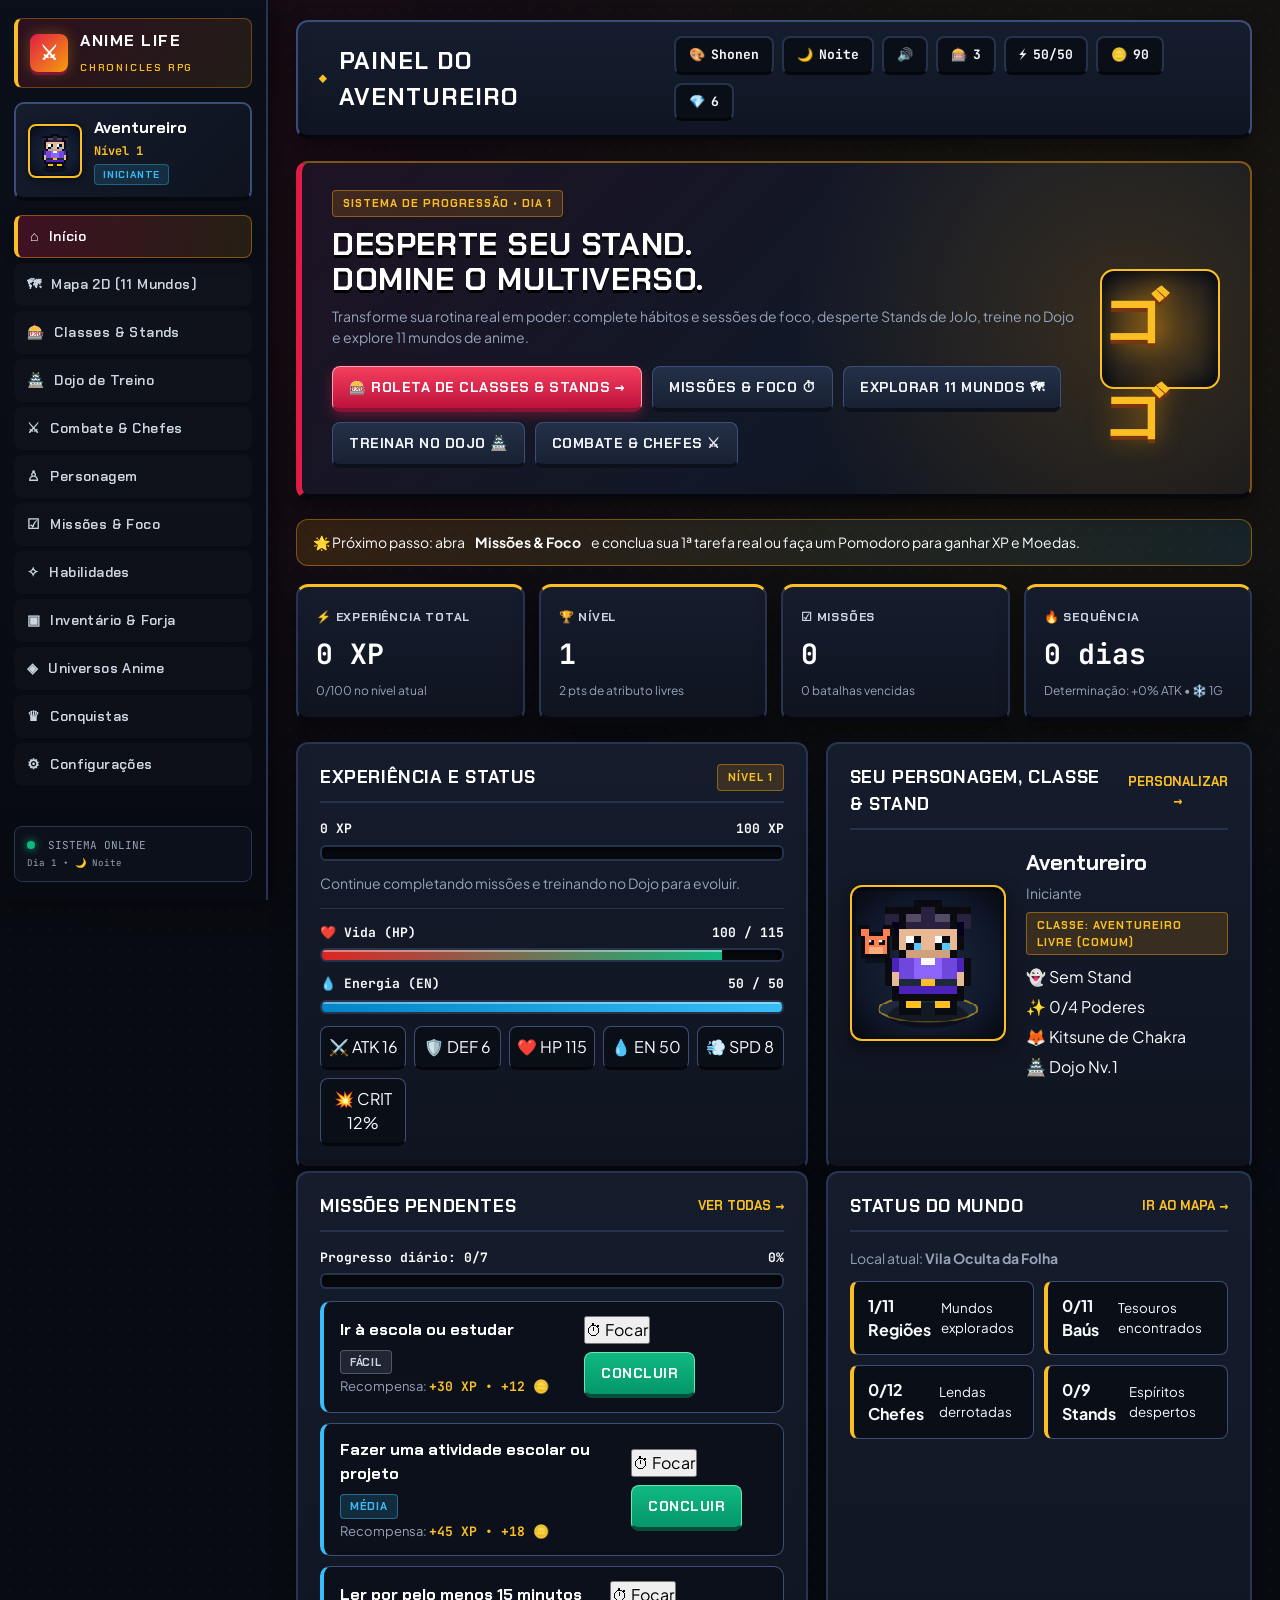
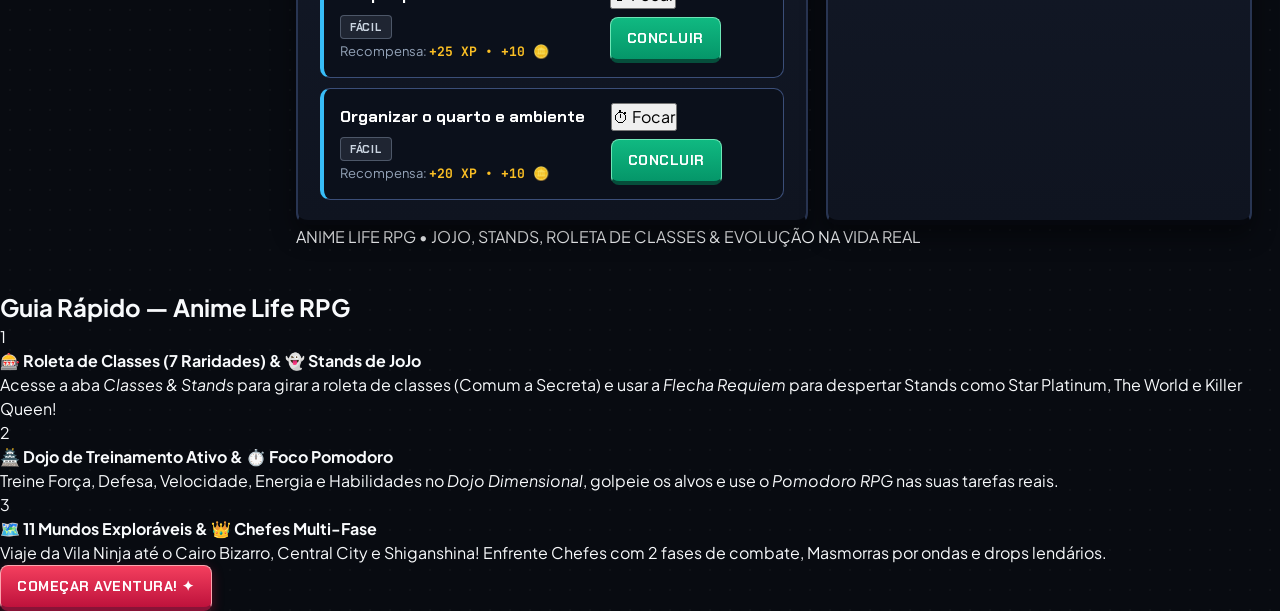
==== Anime-Life-RPG-Jogar-Direto.html @ 792c3ec4 "Add files via upload" ====
<!DOCTYPE html>
<html lang="pt-BR">
<head>
  <meta charset="UTF-8">
  <meta name="viewport" content="width=device-width, initial-scale=1.0">
  <meta name="theme-color" content="#9565ff">
  <title>Anime Life RPG — Chronicles</title>
  <link rel="icon" type="image/svg+xml" href="data:image/svg+xml,%3Csvg xmlns='http://www.w3.org/2000/svg' viewBox='0 0 128 128'%3E%3Crect width='128' height='128' rx='26' fill='%23151222'/%3E%3Ccircle cx='64' cy='64' r='48' fill='%23261b42' stroke='%239565ff' stroke-width='4'/%3E%3Ctext x='64' y='84' font-size='64' text-anchor='middle' fill='%2354d9f5'%3E%E2%9C%A6%3C/text%3E%3C/svg%3E">
  <link rel="preconnect" href="https://fonts.googleapis.com">
  <link rel="preconnect" href="https://fonts.gstatic.com" crossorigin>
  <link href="https://fonts.googleapis.com/css2?family=Chakra+Petch:ital,wght@0,500;0,600;0,700;1,700&family=JetBrains+Mono:wght@500;700&family=Plus+Jakarta+Sans:wght@400;500;600;700;800&display=swap" rel="stylesheet">
  <style>
:root {
  /* Paleta JRPG / Shonen Autêntica (Obsidiana, Ouro Imperial, Carmesim & Jade) */
  --bg: #080b11;
  --bg-2: #0d121c;
  --surface: #121826;
  --surface-2: #182032;
  --surface-3: #1e2940;
  --border: #283552;
  --border-strong: #3b4e78;
  --border-gold: rgba(245, 158, 11, 0.45);
  --text: #f8fafc;
  --muted: #94a3b8;
  --purple: #e11d48;       /* Carmesim Shonen principal */
  --purple-2: #f59e0b;     /* Ouro Imperial */
  --cyan: #38bdf8;         /* Azul Energia / Ki */
  --gold: #fbbf24;         /* Dourado Lendário */
  --green: #10b981;        /* Verde Jade / Vida */
  --red: #ef4444;          /* Vermelho Dano / Fúria */
  --shadow: 0 8px 0 #05070b, 0 14px 28px rgba(0, 0, 0, 0.65);
  --font-display: 'Chakra Petch', sans-serif;
  --font-body: 'Plus Jakarta Sans', sans-serif;
  --font-mono: 'JetBrains Mono', monospace;
}

/* Modos do Ciclo de Dia e Noite */
body.theme-morning {
  --bg: #0b111e;
  --bg-2: #111a2e;
}
body.theme-dusk {
  --bg: #110c14;
  --bg-2: #1b1220;
}
body.theme-night {
  --bg: #05070c;
  --bg-2: #090d16;
}

/* Temas de Universos de Anime (v6) */
html[data-theme="morioh_pop"] body {
  --bg: #140b24;
  --bg-2: #1d1033;
  --surface: #251540;
  --surface-2: #311c54;
  --border: #4e2d82;
  --border-strong: #6d3fb3;
  --purple: #ec4899;
  --purple-2: #facc15;
  --cyan: #2dd4bf;
  --gold: #fde047;
}

html[data-theme="infinite_castle"] body {
  --bg: #12080b;
  --bg-2: #1c0c10;
  --surface: #261116;
  --surface-2: #33171e;
  --border: #52242f;
  --border-strong: #733242;
  --purple: #dc2626;
  --purple-2: #10b981;
  --cyan: #f97316;
  --gold: #fb923c;
}

html[data-theme="domain_void"] body {
  --bg: #060814;
  --bg-2: #0b1024;
  --surface: #111836;
  --surface-2: #17214a;
  --border: #2a3a7c;
  --border-strong: #3d52ad;
  --purple: #8b5cf6;
  --purple-2: #3b82f6;
  --cyan: #ec4899;
  --gold: #a78bfa;
}

html[data-theme="leaf_village"] body {
  --bg: #0a140e;
  --bg-2: #102016;
  --surface: #162b1e;
  --surface-2: #1e3a29;
  --border: #2c543b;
  --border-strong: #3d7552;
  --purple: #f97316;
  --purple-2: #22c55e;
  --cyan: #38bdf8;
  --gold: #facc15;
}

.herb-stock-bar {
  display: flex;
  flex-wrap: wrap;
  gap: 10px;
  padding: 10px 12px;
  border-radius: 10px;
  background: #0a0e17;
  border: 1px solid var(--border-strong);
}

.herb-chip {
  display: inline-flex;
  align-items: center;
  gap: 6px;
  padding: 6px 12px;
  border-radius: 8px;
  background: var(--surface-2);
  border: 1px solid var(--border);
  font-family: var(--font-display);
  font-size: 13px;
  font-weight: 700;
}

.theme-select-btn.active {
  border-color: var(--gold) !important;
  background: linear-gradient(180deg, rgba(245, 158, 11, 0.25) 0%, rgba(180, 83, 9, 0.35) 100%) !important;
  color: #fff !important;
}

.focus-timer-panel.break-mode {
  border-color: #22c55e !important;
  box-shadow: 0 0 0 1px rgba(34, 197, 94, 0.35), var(--shadow);
}

.focus-timer-panel.break-mode .focus-clock {
  color: #4ade80;
}

#productivityChartCanvas {
  width: 100%;
  height: auto;
  display: block;
  border-radius: 8px;
}

.progression-hint-bar {
  display: flex;
  align-items: center;
  gap: 10px;
  padding: 12px 16px;
  margin-bottom: 18px;
  border-radius: 12px;
  background: linear-gradient(90deg, rgba(245, 158, 11, 0.14) 0%, rgba(56, 189, 248, 0.10) 100%);
  border: 1px solid var(--border-gold);
  font-size: 14px;
  color: var(--text);
}

.custom-quest-form {
  display: flex;
  flex-wrap: wrap;
  gap: 10px;
  align-items: center;
}

.custom-quest-form input {
  flex: 2 1 220px;
}

.custom-quest-form select {
  flex: 1 1 160px;
}

.custom-quest-form button {
  flex: 0 0 auto;
}

* {
  margin: 0;
  padding: 0;
  box-sizing: border-box;
}

body {
  font-family: var(--font-body);
  background-color: var(--bg);
  /* Padrão sutil de retícula mangá / grade tática de RPG */
  background-image:
    radial-gradient(circle at 15% 10%, rgba(225, 29, 72, 0.10), transparent 32%),
    radial-gradient(circle at 85% 12%, rgba(245, 158, 11, 0.09), transparent 30%),
    radial-gradient(rgba(255, 255, 255, 0.03) 1px, transparent 1px);
  background-size: 100% 100%, 100% 100%, 20px 20px;
  color: var(--text);
  min-height: 100vh;
  line-height: 1.5;
  -webkit-font-smoothing: antialiased;
}

button, input, select {
  font: inherit;
}

.hidden {
  display: none !important;
}

/* =========================================================
   ESTRUTURA GERAL DO JOGO (HUD LATERAL + ARENA PRINCIPAL)
========================================================= */
.app {
  display: grid;
  grid-template-columns: 268px 1fr;
  min-height: 100vh;
}

/* MENU LATERAL ESTILO GUILDA / COMANDO JRPG */
.sidebar {
  background: linear-gradient(180deg, #0b0f19 0%, #070a10 100%);
  border-right: 2px solid var(--border);
  box-shadow: 6px 0 24px rgba(0, 0, 0, 0.6);
  padding: 18px 14px;
  display: flex;
  flex-direction: column;
  gap: 14px;
  position: sticky;
  top: 0;
  height: 100vh;
  overflow-y: auto;
  z-index: 20;
}

.logo {
  display: flex;
  align-items: center;
  gap: 12px;
  padding: 10px 12px;
  background: linear-gradient(135deg, rgba(225, 29, 72, 0.16), rgba(245, 158, 11, 0.10));
  border: 1px solid rgba(245, 158, 11, 0.35);
  border-left: 4px solid var(--gold);
  border-radius: 8px;
}

.logo-icon {
  width: 38px;
  height: 38px;
  border-radius: 8px;
  display: grid;
  place-items: center;
  background: linear-gradient(135deg, #e11d48, #f59e0b);
  color: #fff;
  font-family: var(--font-display);
  font-size: 20px;
  font-weight: 700;
  box-shadow: 0 3px 0 #881337, 0 0 14px rgba(245, 158, 11, 0.35);
}

.logo strong {
  display: block;
  font-family: var(--font-display);
  font-weight: 700;
  letter-spacing: 1.5px;
  font-size: 16px;
  color: #ffffff;
  text-transform: uppercase;
}

.logo small {
  color: var(--gold);
  font-family: var(--font-display);
  font-size: 10px;
  font-weight: 600;
  letter-spacing: 1.8px;
}

/* CARD DE RETRATO DO HERÓI NA BARRA LATERAL */
.profile-mini {
  background: linear-gradient(135deg, #151c2c 0%, #0e131f 100%);
  border: 2px solid var(--border-strong);
  border-bottom: 4px solid #06080e;
  border-radius: 10px;
  padding: 12px;
  display: flex;
  align-items: center;
  gap: 12px;
  position: relative;
}

.mini-avatar {
  width: 54px;
  height: 54px;
  border-radius: 8px;
  display: grid;
  place-items: center;
  background: radial-gradient(circle, #1e293b 0%, #090d16 100%);
  border: 2px solid var(--gold);
  box-shadow: inset 0 0 10px rgba(0, 0, 0, 0.8), 0 2px 8px rgba(0, 0, 0, 0.5);
  overflow: hidden;
  flex-shrink: 0;
}

.mini-avatar canvas {
  width: 48px;
  height: 48px;
  image-rendering: pixelated;
}

.profile-mini-info {
  display: flex;
  flex-direction: column;
  gap: 2px;
  min-width: 0;
}

.profile-mini-info strong {
  font-family: var(--font-display);
  font-size: 16px;
  font-weight: 700;
  color: #ffffff;
  white-space: nowrap;
  overflow: hidden;
  text-overflow: ellipsis;
}

.profile-mini-info small {
  color: var(--gold);
  font-family: var(--font-mono);
  font-size: 12px;
  font-weight: 700;
}

.mini-title-badge {
  display: inline-block;
  margin-top: 2px;
  padding: 2px 8px;
  border-radius: 4px;
  font-family: var(--font-display);
  font-size: 10px;
  font-weight: 700;
  text-transform: uppercase;
  letter-spacing: 0.8px;
  background: rgba(56, 189, 248, 0.14);
  color: var(--cyan);
  border: 1px solid rgba(56, 189, 248, 0.35);
  width: fit-content;
}

/* NAVEGAÇÃO TÁTICA */
.navigation {
  display: flex;
  flex-direction: column;
  gap: 5px;
}

.nav-btn {
  width: 100%;
  border: 1px solid transparent;
  background: rgba(255, 255, 255, 0.02);
  color: #cbd5e1;
  padding: 10px 12px;
  border-radius: 8px;
  text-align: left;
  display: flex;
  align-items: center;
  gap: 10px;
  cursor: pointer;
  transition: all 0.15s ease;
  font-family: var(--font-display);
  font-size: 14px;
  font-weight: 600;
  letter-spacing: 0.4px;
}

.nav-btn:hover {
  background: #172033;
  color: #ffffff;
  border-color: var(--border-strong);
  transform: translateX(3px);
}

.nav-btn.active {
  background: linear-gradient(90deg, rgba(225, 29, 72, 0.25) 0%, rgba(245, 158, 11, 0.12) 100%);
  color: #ffffff;
  border: 1px solid rgba(245, 158, 11, 0.45);
  border-left: 4px solid var(--gold);
  box-shadow: 0 4px 12px rgba(0, 0, 0, 0.35);
}

.sidebar-bottom {
  margin-top: auto;
  padding: 10px 12px;
  background: #0c101a;
  border: 1px solid var(--border);
  border-radius: 8px;
  color: var(--muted);
  font-family: var(--font-mono);
  font-size: 11px;
  display: flex;
  flex-direction: column;
  gap: 4px;
}

.online-dot {
  display: inline-block;
  width: 8px;
  height: 8px;
  border-radius: 50%;
  background: var(--green);
  margin-right: 6px;
  box-shadow: 0 0 8px var(--green);
}

/* =========================================================
   ÁREA CENTRAL & BARRA DE STATUS SUPERIOR (HUD)
========================================================= */
.main-content {
  padding: 20px 28px 40px;
  max-width: 1440px;
  width: 100%;
  min-width: 0;
  overflow-x: hidden;
  margin: 0 auto;
}

.topbar {
  display: flex;
  justify-content: space-between;
  align-items: center;
  gap: 16px;
  margin-bottom: 22px;
  padding: 14px 20px;
  background: linear-gradient(180deg, #151d2e 0%, #0f1522 100%);
  border: 2px solid var(--border-strong);
  border-bottom: 4px solid #06080d;
  border-radius: 12px;
  box-shadow: 0 10px 24px rgba(0, 0, 0, 0.45);
}

/* Esconde subtítulos repetitivos de IA e cabeçalhos duplicados para deixar a HUD limpa */
.eyebrow,
.panel-kicker,
.section-header,
.section-intro {
  display: none !important;
}

.topbar h1 {
  font-family: var(--font-display);
  font-size: 24px;
  font-weight: 700;
  text-transform: uppercase;
  letter-spacing: 1px;
  color: #ffffff;
  display: flex;
  align-items: center;
  gap: 10px;
}

.topbar h1::before {
  content: "◆";
  color: var(--gold);
  font-size: 16px;
}

.top-resources {
  display: flex;
  gap: 8px;
  flex-wrap: wrap;
}

.resource {
  background: #0a0e17;
  border: 2px solid #26334d;
  border-bottom: 3px solid #05070c;
  padding: 7px 13px;
  border-radius: 8px;
  font-family: var(--font-mono);
  font-weight: 700;
  font-size: 13px;
  display: flex;
  align-items: center;
  gap: 6px;
  color: #f8fafc;
}

.resource-btn {
  cursor: pointer;
  color: var(--text);
  transition: all 0.15s ease;
}

.resource-btn:hover {
  border-color: var(--gold);
  background: #141c2e;
  transform: translateY(-1px);
}

.page {
  display: none;
  animation: pageIn 0.2s ease-out;
}

.page.active {
  display: block;
}

@keyframes pageIn {
  from { opacity: 0; transform: translateY(4px); }
  to { opacity: 1; transform: translateY(0); }
}

/* =========================================================
   PAINÉIS, BANNERS E CARTÕES ESTILO JRPG (COM BORDAS TÁTICAS)
========================================================= */
.welcome-banner,
.panel,
.stat-card,
.skill-card,
.anime-card,
.achievement,
.inventory-item {
  background: linear-gradient(180deg, #151c2c 0%, #0f1420 100%);
  border: 2px solid var(--border);
  border-bottom: 5px solid #06080e;
  border-radius: 12px;
  box-shadow: 0 10px 24px rgba(0, 0, 0, 0.45);
  position: relative;
}

.welcome-banner {
  padding: 26px 30px;
  display: flex;
  justify-content: space-between;
  align-items: center;
  gap: 24px;
  margin-bottom: 20px;
  background:
    radial-gradient(circle at 88% 50%, rgba(245, 158, 11, 0.18), transparent 40%),
    linear-gradient(135deg, #1e1324 0%, #111827 55%, #0c121e 100%);
  border: 2px solid rgba(245, 158, 11, 0.45);
  border-left: 6px solid var(--purple);
  border-bottom: 5px solid #06080e;
  overflow: hidden;
}

.tag,
.level-label {
  display: inline-block;
  padding: 4px 10px;
  border-radius: 4px;
  font-family: var(--font-display);
  font-size: 11px;
  font-weight: 700;
  text-transform: uppercase;
  letter-spacing: 1px;
  background: rgba(245, 158, 11, 0.16);
  color: var(--gold);
  border: 1px solid rgba(245, 158, 11, 0.45);
}

.welcome-banner h2 {
  font-family: var(--font-display);
  font-size: 32px;
  font-weight: 700;
  line-height: 1.12;
  margin: 10px 0 8px;
  text-transform: uppercase;
  letter-spacing: 0.6px;
  color: #ffffff;
  text-shadow: 0 3px 0 #000000;
}

.welcome-banner p,
.muted {
  color: var(--muted);
  font-size: 14px;
}

.banner-actions {
  display: flex;
  gap: 10px;
  margin-top: 18px;
  flex-wrap: wrap;
}

/* BOTÕES DE JOGO REAIS (COM RELEVO TÁTIL 3D ARCADE/JRPG) */
.primary-btn,
.secondary-btn,
.danger-btn,
.ultimate-btn,
.stand-btn,
.battle-act-btn,
.skill-card button,
.inventory-item button,
.complete-btn,
.delete-btn,
.edit-btn,
.filter-btn {
  border-radius: 8px;
  padding: 10px 16px;
  cursor: pointer;
  font-family: var(--font-display);
  font-weight: 700;
  font-size: 14px;
  letter-spacing: 0.5px;
  text-transform: uppercase;
  transition: transform 0.1s ease, filter 0.15s ease, box-shadow 0.1s ease;
}

.ultimate-btn {
  background: linear-gradient(180deg, #f59e0b 0%, #d97706 100%);
  color: #090b10;
  border: 1px solid #fde047;
  border-bottom: 4px solid #78350f;
  box-shadow: 0 4px 12px rgba(245, 158, 11, 0.35);
}

.stand-btn {
  background: linear-gradient(180deg, #9333ea 0%, #6b21a8 100%);
  color: #ffffff;
  border: 1px solid #d8b4fe;
  border-bottom: 4px solid #3b0764;
  box-shadow: 0 4px 12px rgba(147, 51, 234, 0.35);
}

.ultimate-btn:hover:not(:disabled),
.stand-btn:hover:not(:disabled) {
  filter: brightness(1.12);
  transform: translateY(-1px);
}

.primary-btn,
.skill-card button {
  background: linear-gradient(180deg, #f43f5e 0%, #be123c 100%);
  color: #ffffff;
  border: 1px solid #fda4af;
  border-bottom: 4px solid #881337;
  box-shadow: 0 4px 12px rgba(225, 29, 72, 0.35);
}

.primary-btn:hover:not(:disabled),
.skill-card button:hover:not(:disabled) {
  filter: brightness(1.12);
  transform: translateY(-1px);
}

.primary-btn:active:not(:disabled),
.skill-card button:active:not(:disabled) {
  transform: translateY(2px);
  border-bottom-width: 2px;
}

.secondary-btn,
.filter-btn,
.edit-btn {
  background: linear-gradient(180deg, #243048 0%, #182133 100%);
  color: #f1f5f9;
  border: 1px solid #3b4e78;
  border-bottom: 4px solid #0b101b;
}

.secondary-btn:hover:not(:disabled),
.filter-btn:hover:not(:disabled),
.edit-btn:hover:not(:disabled),
.filter-btn.active {
  background: linear-gradient(180deg, #2e3d5c 0%, #1f2b42 100%);
  border-color: var(--gold);
  color: #ffffff;
}

.danger-btn,
.delete-btn {
  background: linear-gradient(180deg, #7f1d1d 0%, #450a0a 100%);
  color: #fecaca;
  border: 1px solid #ef4444;
  border-bottom: 4px solid #280505;
}

button:disabled {
  opacity: 0.45;
  cursor: not-allowed;
  transform: none !important;
  filter: grayscale(0.4);
}

.banner-symbol {
  font-family: var(--font-display);
  font-size: 64px;
  font-weight: 800;
  min-width: 120px;
  height: 120px;
  border-radius: 14px;
  display: grid;
  place-items: center;
  background: radial-gradient(circle, rgba(245, 158, 11, 0.25), rgba(15, 20, 32, 0.95));
  border: 2px solid var(--gold);
  color: var(--gold);
  text-shadow: 0 4px 0 #78350f, 0 0 24px rgba(245, 158, 11, 0.65);
  box-shadow: inset 0 0 20px rgba(0, 0, 0, 0.8);
}

/* CARDS DE ATRIBUTOS RÁPIDOS DO TOPO */
.stats-grid {
  display: grid;
  grid-template-columns: repeat(4, 1fr);
  gap: 14px;
  margin-bottom: 20px;
}

.stat-card {
  padding: 16px 18px;
  border-top: 3px solid var(--gold);
}

.stat-card span {
  color: #cbd5e1;
  font-family: var(--font-display);
  font-size: 12px;
  font-weight: 700;
  letter-spacing: 0.8px;
  text-transform: uppercase;
}

.stat-card strong {
  display: block;
  font-family: var(--font-mono);
  font-size: 28px;
  font-weight: 700;
  margin: 6px 0 2px;
  color: #ffffff;
}

.stat-card small {
  color: var(--muted);
  font-size: 12px;
}

.content-grid,
.character-layout {
  display: grid;
  grid-template-columns: 1.2fr 1fr;
  gap: 18px;
}

.panel {
  padding: 20px 22px;
}

.panel-heading {
  display: flex;
  justify-content: space-between;
  align-items: center;
  gap: 12px;
  margin-bottom: 16px;
  padding-bottom: 10px;
  border-bottom: 2px solid rgba(59, 78, 120, 0.45);
}

.panel-heading h3 {
  font-family: var(--font-display);
  font-size: 18px;
  font-weight: 700;
  text-transform: uppercase;
  letter-spacing: 0.6px;
  color: #ffffff;
}

/* BARRAS DE VIDA, ENERGIA E XP ESTILO RPG */
.xp-info,
.mini-bar-row {
  display: flex;
  justify-content: space-between;
  margin-bottom: 6px;
  font-family: var(--font-mono);
  font-weight: 700;
  font-size: 13px;
}

.progress-track {
  width: 100%;
  height: 16px;
  background: #070a10;
  border-radius: 6px;
  overflow: hidden;
  border: 2px solid #26334d;
  box-shadow: inset 0 2px 6px rgba(0, 0, 0, 0.85);
  margin-bottom: 12px;
}

.progress-fill {
  width: 0%;
  height: 100%;
  background: linear-gradient(90deg, #f59e0b 0%, #fbbf24 50%, #fef08a 100%);
  box-shadow: inset 0 2px 0 rgba(255, 255, 255, 0.4);
  transition: width 0.3s cubic-bezier(0.22, 1, 0.36, 1);
}

.hp-track {
  height: 14px;
}

.hp-fill {
  background: linear-gradient(90deg, #dc2626 0%, #10b981 100%);
}

.mp-track {
  height: 14px;
}

.mp-fill {
  background: linear-gradient(90deg, #0284c7 0%, #38bdf8 100%);
}

.rage-fill {
  background: linear-gradient(90deg, #e11d48 0%, #f59e0b 60%, #fef08a 100%);
}

.mini-stats-bars {
  margin-top: 14px;
  padding-top: 14px;
  border-top: 1px solid var(--border);
}

.home-attributes-strip {
  display: grid;
  grid-template-columns: repeat(5, 1fr);
  gap: 8px;
  margin-top: 12px;
}

.attr-pill {
  background: #0a0e17;
  border: 1px solid var(--border-strong);
  border-bottom: 3px solid #05070c;
  border-radius: 8px;
  padding: 8px 6px;
  text-align: center;
}

.attr-pill small {
  display: block;
  color: var(--muted);
  font-family: var(--font-display);
  font-size: 11px;
  font-weight: 700;
}

.attr-pill strong {
  font-family: var(--font-mono);
  font-size: 16px;
  color: var(--gold);
}

.text-btn {
  background: none;
  border: none;
  color: var(--gold);
  cursor: pointer;
  font-family: var(--font-display);
  font-weight: 700;
  font-size: 13px;
  text-transform: uppercase;
}

.text-btn:hover {
  text-decoration: underline;
}

/* PALCO DO AVATAR */
.preview-body {
  display: flex;
  align-items: center;
  gap: 20px;
}

.avatar-stage {
  width: 156px;
  height: 156px;
  border-radius: 12px;
  background: radial-gradient(circle at 50% 60%, #1e293b 0%, #090d16 100%);
  border: 2px solid var(--gold);
  box-shadow: inset 0 0 20px rgba(0, 0, 0, 0.85), 0 6px 16px rgba(0, 0, 0, 0.5);
  display: grid;
  place-items: center;
  flex-shrink: 0;
  overflow: hidden;
}

.avatar-stage.large {
  width: 240px;
  height: 240px;
}

#homeAvatar {
  width: 144px;
  height: 144px;
  image-rendering: pixelated;
}

#customAvatar {
  width: 220px;
  height: 220px;
  image-rendering: pixelated;
}

.home-char-details h3 {
  font-family: var(--font-display);
  font-size: 22px;
  margin-bottom: 4px;
}

.home-char-details .tag {
  margin-top: 8px;
}

.home-equipped-badges {
  display: flex;
  gap: 6px;
  flex-wrap: wrap;
  margin-top: 10px;
}

.equip-mini-badge {
  font-size: 12px;
  font-weight: 600;
  padding: 4px 9px;
  border-radius: 6px;
  background: #0a0e17;
  border: 1px solid var(--border-strong);
  color: #e2e8f0;
}

.form-grid,
.form-two-cols {
  display: grid;
  grid-template-columns: repeat(2, 1fr);
  gap: 12px;
  margin-bottom: 14px;
}

.form-grid label,
.field-label {
  display: block;
  margin-top: 10px;
  margin-bottom: 6px;
  color: #cbd5e1;
  font-family: var(--font-display);
  font-weight: 700;
  font-size: 12px;
  text-transform: uppercase;
  letter-spacing: 0.5px;
}

.anime-presets-bar {
  display: grid;
  grid-template-columns: repeat(5, 1fr);
  gap: 8px;
  margin-bottom: 14px;
}

.preset-char-btn {
  padding: 8px 10px !important;
  font-size: 12px !important;
  text-align: center;
}

.color-Presets-row {
  display: flex;
  gap: 8px;
  flex-wrap: wrap;
  margin-bottom: 14px;
}

.card-portrait-canvas {
  width: 56px;
  height: 56px;
  border-radius: 8px;
  background: radial-gradient(circle, #1e293b 0%, #090d16 100%);
  border: 2px solid var(--gold);
  image-rendering: pixelated;
  flex-shrink: 0;
}

input[type="text"],
input:not([type="color"]):not([type="range"]),
select {
  width: 100%;
  padding: 10px 12px;
  border-radius: 8px;
  border: 2px solid var(--border-strong);
  background: #090d16;
  color: var(--text);
  outline: none;
  font-size: 14px;
  font-weight: 600;
}

input[type="text"]:focus,
select:focus {
  border-color: var(--gold);
}

input[type="color"] {
  width: 100%;
  height: 42px;
  border-radius: 8px;
  border: 2px solid var(--border-strong);
  background: #090d16;
  padding: 3px;
  cursor: pointer;
}

.character-preview-box {
  display: flex;
  flex-direction: column;
  align-items: center;
  justify-content: flex-start;
  text-align: center;
  gap: 12px;
}

.direction-preview-btns {
  display: flex;
  gap: 6px;
  flex-wrap: wrap;
  justify-content: center;
}

.dir-btn {
  padding: 6px 11px;
  border-radius: 6px;
  border: 1px solid var(--border-strong);
  background: #0a0e17;
  color: var(--muted);
  cursor: pointer;
  font-family: var(--font-display);
  font-size: 12px;
  font-weight: 700;
}

.dir-btn.active,
.dir-btn:hover {
  color: #fff;
  border-color: var(--gold);
  background: #1e293b;
}

.attributes-allocation-list {
  display: flex;
  flex-direction: column;
  gap: 8px;
}

.attr-row {
  display: flex;
  justify-content: space-between;
  align-items: center;
  padding: 10px 14px;
  border-radius: 8px;
  background: #0a0e17;
  border: 1px solid var(--border);
}

.attr-row-info strong {
  display: block;
  font-family: var(--font-display);
  font-size: 15px;
}

.attr-row-info small {
  color: var(--muted);
  font-size: 12px;
}

.attr-row-val {
  display: flex;
  align-items: center;
  gap: 10px;
}

.attr-row-val span {
  font-family: var(--font-mono);
  font-size: 18px;
  font-weight: 700;
  color: var(--gold);
}

.attr-plus-btn {
  width: 32px;
  height: 32px;
  border-radius: 6px;
  border: 1px solid #fda4af;
  border-bottom: 3px solid #881337;
  background: linear-gradient(180deg, #f43f5e, #be123c);
  color: #fff;
  font-weight: 800;
  font-size: 18px;
  cursor: pointer;
}

/* =========================================================
   MISSÕES, FILTROS E CRONÔMETRO DE FOCO
========================================================= */
.quest-Creator {
  display: grid;
  grid-template-columns: 1fr 165px 155px 150px;
  gap: 10px;
  margin-bottom: 14px;
}

.quest-filters {
  display: flex;
  gap: 8px;
  margin-bottom: 14px;
  flex-wrap: wrap;
}

.quest-list,
.history-list {
  display: flex;
  flex-direction: column;
  gap: 10px;
}

.quest-item {
  display: flex;
  justify-content: space-between;
  align-items: center;
  gap: 14px;
  padding: 14px 16px;
  border-radius: 10px;
  background: #0b101b;
  border: 1px solid var(--border-strong);
  border-left: 4px solid var(--cyan);
}

.quest-item.done {
  opacity: 0.65;
  border-left-color: var(--green);
}

.quest-name {
  font-family: var(--font-display);
  font-weight: 700;
  font-size: 16px;
  color: #ffffff;
}

.quest-meta {
  color: var(--muted);
  font-size: 13px;
  margin-top: 3px;
}

.quest-reward {
  color: var(--gold);
  font-family: var(--font-mono);
  font-weight: 700;
}

.quest-actions {
  display: flex;
  gap: 8px;
  flex-wrap: wrap;
}

.complete-btn {
  background: linear-gradient(180deg, #10b981 0%, #059669 100%);
  color: #ffffff;
  border: 1px solid #6ee7b7;
  border-bottom: 4px solid #064e3b;
}

.history-row {
  display: flex;
  justify-content: space-between;
  align-items: center;
  padding: 10px 14px;
  border-radius: 8px;
  background: #0a0e17;
  border: 1px solid var(--border);
  font-size: 13px;
}

/* =========================================================
   HABILIDADES, FORJA, INVENTÁRIO E CONQUISTAS
========================================================= */
.skills-grid,
.anime-grid,
.achievements-grid,
.inventory-grid {
  display: grid;
  grid-template-columns: repeat(3, 1fr);
  gap: 14px;
}

.skill-card,
.anime-card,
.inventory-item {
  padding: 18px;
  display: flex;
  flex-direction: column;
  justify-content: space-between;
  gap: 12px;
  transition: transform 0.15s ease, border-color 0.15s ease;
}

.skill-card:hover,
.inventory-item:hover {
  transform: translateY(-2px);
  border-color: var(--border-strong);
}

.skill-card.equipped,
.inventory-item.equipped {
  border-color: var(--gold);
  box-shadow: 0 8px 0 #05070b, 0 0 18px rgba(245, 158, 11, 0.2);
}

.skill-card.locked,
.achievement.locked {
  opacity: 0.6;
}

.skill-icon,
.anime-icon,
.achievement-icon,
.inventory-icon {
  width: 44px;
  height: 44px;
  border-radius: 8px;
  display: grid;
  place-items: center;
  background: #090d16;
  border: 2px solid var(--border-strong);
  font-size: 22px;
}

.skill-card h3,
.anime-card h3 {
  font-family: var(--font-display);
  font-size: 17px;
  font-weight: 700;
  margin-top: 6px;
}

.skill-cost {
  color: var(--gold);
  font-family: var(--font-mono);
  font-weight: 700;
  font-size: 12px;
}

.skill-stats-line {
  font-family: var(--font-mono);
  font-size: 12px;
  color: var(--cyan);
  font-weight: 600;
  margin-top: 6px;
}

.skill-card-actions,
.item-btn-row {
  display: flex;
  gap: 8px;
  flex-wrap: wrap;
}

/* =========================================================
   SISTEMA DE 7 RARIDADES (CORES DE RPG CLÁSSICO/ ANIME)
========================================================= */
.rarity-badge {
  display: inline-block;
  padding: 3px 9px;
  border-radius: 4px;
  font-family: var(--font-display);
  font-size: 11px;
  font-weight: 700;
  text-transform: uppercase;
  letter-spacing: 0.7px;
  width: fit-content;
}

.rarity-common {
  background: rgba(148, 163, 184, 0.15);
  color: #cbd5e1;
  border: 1px solid rgba(148, 163, 184, 0.4);
}

.rarity-uncommon {
  background: rgba(16, 185, 129, 0.16);
  color: #34d399;
  border: 1px solid rgba(16, 185, 129, 0.45);
}

.rarity-rare {
  background: rgba(56, 189, 248, 0.16);
  color: #38bdf8;
  border: 1px solid rgba(56, 189, 248, 0.45);
}

.rarity-epic {
  background: rgba(168, 85, 247, 0.18);
  color: #c084fc;
  border: 1px solid rgba(168, 85, 247, 0.5);
}

.rarity-legendary {
  background: rgba(245, 158, 11, 0.2);
  color: #fbbf24;
  border: 1px solid rgba(245, 158, 11, 0.55);
}

.rarity-mythic {
  background: rgba(239, 68, 68, 0.22);
  color: #f87171;
  border: 1px solid rgba(239, 68, 68, 0.6);
  box-shadow: 0 0 10px rgba(239, 68, 68, 0.25);
}

.rarity-secret {
  background: linear-gradient(135deg, rgba(225, 29, 72, 0.3), rgba(56, 189, 248, 0.3));
  color: #ffffff;
  border: 1px solid #38bdf8;
  box-shadow: 0 0 12px rgba(56, 189, 248, 0.45);
}

/* =========================================================
   ROLETA DE CLASSES (ESTILO GACHA / BANNER ANIME)
========================================================= */
.roulette-odds-bar {
  display: flex;
  gap: 8px;
  flex-wrap: wrap;
  margin-bottom: 14px;
}

.roulette-viewport {
  position: relative;
  width: 100%;
  height: 126px;
  background: #070a10;
  border: 3px solid var(--gold);
  border-radius: 10px;
  overflow: hidden;
  display: flex;
  align-items: center;
  box-shadow: inset 0 0 28px rgba(0, 0, 0, 0.95), 0 6px 18px rgba(0, 0, 0, 0.5);
}

.roulette-pointer {
  position: absolute;
  top: 0;
  left: 50%;
  transform: translateX(-50%);
  z-index: 5;
  color: var(--gold);
  font-size: 24px;
  text-shadow: 0 2px 8px #000;
  pointer-events: none;
}

.roulette-pointer::after {
  content: "";
  position: absolute;
  top: 22px;
  left: 50%;
  transform: translateX(-50%);
  width: 3px;
  height: 104px;
  background: linear-gradient(180deg, var(--gold), transparent);
}

.roulette-track {
  display: flex;
  align-items: center;
  gap: 10px;
  padding: 0 20px;
  will-change: transform;
}

.roulette-slot-card {
  width: 165px;
  height: 96px;
  flex-shrink: 0;
  border-radius: 8px;
  background: linear-gradient(180deg, #161f30 0%, #0c111c 100%);
  border: 2px solid var(--border-strong);
  padding: 10px;
  display: flex;
  flex-direction: column;
  justify-content: center;
  align-items: center;
  text-align: center;
  gap: 6px;
  box-shadow: 0 4px 10px rgba(0, 0, 0, 0.5);
}

.roulette-slot-card strong {
  font-family: var(--font-display);
  font-size: 14px;
  line-height: 1.15;
  color: #ffffff;
}

.roulette-slot-card.winner-glow {
  transform: scale(1.05);
  border-color: var(--gold) !important;
  box-shadow: 0 0 22px rgba(251, 191, 36, 0.65);
}

.roulette-result-banner {
  margin-top: 12px;
  padding: 12px 16px;
  border-radius: 8px;
  background: #0a0e17;
  border: 1px solid rgba(245, 158, 11, 0.4);
  text-align: center;
  font-family: var(--font-display);
  font-weight: 700;
  font-size: 15px;
  color: var(--gold);
}

.roulette-actions {
  display: flex;
  gap: 12px;
  justify-content: center;
  flex-wrap: wrap;
  margin-top: 14px;
}

.stand-active-banner {
  padding: 16px 18px;
  border-radius: 10px;
  background: linear-gradient(135deg, #1a1426 0%, #0d1320 100%);
  border: 2px solid var(--gold);
}

.color-swatches-row {
  display: flex;
  align-items: center;
  gap: 8px;
  flex-wrap: wrap;
  margin-bottom: 16px;
  padding: 10px 14px;
  border-radius: 8px;
  background: #0a0e17;
  border: 1px solid var(--border);
}

.color-swatch {
  width: 26px;
  height: 26px;
  border-radius: 6px;
  border: 2px solid rgba(255, 255, 255, 0.6);
  cursor: pointer;
  transition: transform 0.12s ease;
}

.color-swatch:hover {
  transform: scale(1.18);
  border-color: #ffffff;
}

/* GALERIA DE CHEFES & FASE 2 */
.boss-roster-grid {
  display: grid;
  grid-template-columns: repeat(4, 1fr);
  gap: 10px;
}

.boss-card {
  padding: 12px 14px;
  border-radius: 8px;
  background: #0b101b;
  border: 1px solid var(--border-strong);
  border-left: 4px solid var(--red);
  display: flex;
  flex-direction: column;
  justify-content: space-between;
  gap: 8px;
}

.boss-card.defeated {
  border-left-color: var(--gold);
}

.boss-card strong {
  font-family: var(--font-display);
  font-size: 15px;
  display: block;
}

.boss-card small {
  color: var(--muted);
  font-family: var(--font-mono);
  font-size: 11px;
  display: block;
}

.boss-phase-banner {
  margin-bottom: 12px;
  padding: 10px 16px;
  border-radius: 8px;
  background: linear-gradient(90deg, rgba(220, 38, 38, 0.35), rgba(245, 158, 11, 0.25));
  border: 2px solid var(--red);
  color: #fef08a;
  font-family: var(--font-display);
  font-weight: 700;
  text-align: center;
  letter-spacing: 1px;
  text-transform: uppercase;
}

.equipped-gear-summary {
  display: grid;
  grid-template-columns: repeat(3, 1fr);
  gap: 12px;
}

.equipped-slot {
  padding: 14px;
  border-radius: 8px;
  background: #0a0e17;
  border: 1px solid var(--border-strong);
  display: flex;
  justify-content: space-between;
  align-items: center;
  gap: 10px;
}

.achievement {
  padding: 16px;
  display: flex;
  gap: 14px;
  align-items: center;
}

/* =========================================================
   MAPA 2D & ARENA DE BATALHA (MOLDURAS DE JOGO)
========================================================= */
.map-toolbar,
.battle-toolbar {
  display: flex;
  justify-content: space-between;
  align-items: center;
  gap: 12px;
  margin-bottom: 14px;
  flex-wrap: wrap;
}

.map-Quick-travel {
  display: flex;
  gap: 10px;
  align-items: center;
  flex-wrap: wrap;
}

.map-Quick-travel select,
.battle-toolbar select {
  width: auto;
  min-width: 230px;
}

.map-wrapper,
.map-frame,
.battle-canvas-wrap {
  width: 100%;
  overflow: hidden;
  border-radius: 12px;
  border: 3px solid var(--gold);
  box-shadow: inset 0 0 24px rgba(0, 0, 0, 0.9), 0 10px 28px rgba(0, 0, 0, 0.65);
  background: #06090f;
}

.map-zone-selector {
  display: flex;
  gap: 6px;
  flex-wrap: wrap;
}

.zone-chip {
  padding: 6px 11px;
  border-radius: 6px;
  border: 1px solid var(--border-strong);
  border-bottom: 3px solid #05070c;
  background: #0a0e17;
  color: #cbd5e1;
  cursor: pointer;
  font-family: var(--font-display);
  font-size: 12px;
  font-weight: 700;
  transition: all 0.12s ease;
}

.zone-chip.active,
.zone-chip:hover:not(:disabled) {
  border-color: var(--gold);
  background: #1e293b;
  color: #ffffff;
}

.map-actions {
  display: flex;
  gap: 8px;
  flex-wrap: wrap;
  margin-top: 12px;
}

.map-message {
  margin-top: 12px;
  padding: 10px 14px;
  border-radius: 8px;
  background: #0a0e17;
  border: 1px solid var(--border-strong);
  border-left: 4px solid var(--gold);
  font-family: var(--font-display);
  font-size: 14px;
  color: #f1f5f9;
}

.world-status-cards {
  display: grid;
  grid-template-columns: repeat(2, 1fr);
  gap: 10px;
  margin-top: 12px;
}

.world-mini-card {
  padding: 12px 14px;
  border-radius: 8px;
  background: #0a0e17;
  border: 1px solid var(--border-strong);
  border-left: 4px solid var(--gold);
  display: flex;
  justify-content: space-between;
  align-items: center;
  gap: 10px;
}

#gameMap,
#battleCanvas,
#dojoCanvas {
  width: 100%;
  height: auto;
  display: block;
}

.map-hud-bar {
  display: flex;
  justify-content: space-between;
  align-items: center;
  gap: 12px;
  margin-top: 12px;
  flex-wrap: wrap;
}

.dpad-controls {
  display: flex;
  gap: 6px;
}

.dpad-btn {
  width: 40px;
  height: 38px;
  border-radius: 8px;
  border: 1px solid var(--border-strong);
  border-bottom: 3px solid #05070c;
  background: #161f30;
  color: var(--text);
  cursor: pointer;
  font-weight: 700;
}

.dpad-btn:hover {
  border-color: var(--gold);
  background: #1e293b;
}

/* HUD DE LUTADORES EM COMBATE */
.battle-fighters-hud,
.battle-hud {
  display: grid;
  grid-template-columns: 1fr auto 1fr;
  gap: 14px;
  align-items: center;
  margin-bottom: 14px;
}

.fighter-card {
  padding: 14px 16px;
  border-radius: 10px;
  background: #0b101b;
  border: 2px solid var(--border-strong);
  border-left: 5px solid var(--cyan);
}

.fighter-card.enemy-card,
.fighter-card.enemy-fighter {
  border-left: 2px solid var(--border-strong);
  border-right: 5px solid var(--red);
}

.fighter-card.enemy-card.phase-two,
.fighter-card.enemy-fighter.phase-two {
  border-color: var(--red);
  box-shadow: 0 0 20px rgba(239, 68, 68, 0.35);
}

.enemy-hp-fill {
  background: linear-gradient(90deg, #991b1b 0%, #ef4444 60%, #f87171 100%);
}

.fighter-top,
.fighter-header {
  display: flex;
  justify-content: space-between;
  align-items: center;
  margin-bottom: 8px;
}

.fighter-top strong,
.fighter-header strong {
  font-family: var(--font-display);
  font-size: 17px;
  text-transform: uppercase;
}

.vs-badge {
  width: 46px;
  height: 46px;
  border-radius: 8px;
  display: grid;
  place-items: center;
  font-family: var(--font-display);
  font-weight: 800;
  font-size: 16px;
  background: linear-gradient(135deg, #e11d48, #f59e0b);
  color: #fff;
  border: 2px solid #fde047;
  box-shadow: 0 4px 0 #881337;
}

.battle-actions,
.battle-controls {
  display: grid;
  grid-template-columns: repeat(6, 1fr);
  gap: 8px;
  margin-top: 14px;
}

.battle-skills-bar {
  display: flex;
  gap: 8px;
  flex-wrap: wrap;
  margin-top: 10px;
}

.skill-use-btn {
  padding: 9px 14px;
  border-radius: 8px;
  border: 1px solid #38bdf8;
  border-bottom: 3px solid #0369a1;
  background: linear-gradient(180deg, #0f2942 0%, #081829 100%);
  color: #e0f2fe;
  cursor: pointer;
  font-family: var(--font-display);
  font-weight: 700;
  font-size: 13px;
  display: flex;
  flex-direction: column;
  gap: 2px;
  text-align: left;
}

.skill-use-btn:hover:not(:disabled) {
  background: linear-gradient(180deg, #163a5c 0%, #0c233b 100%);
  border-color: var(--gold);
}

.skill-use-btn small {
  color: var(--cyan);
  font-family: var(--font-mono);
  font-size: 11px;
}

.battle-log {
  margin-top: 14px;
  padding: 12px 16px;
  border-radius: 8px;
  background: #070a10;
  border: 1px solid var(--border);
  max-height: 150px;
  overflow-y: auto;
  display: flex;
  flex-direction: column;
  gap: 5px;
  font-family: var(--font-mono);
  font-size: 12px;
}

.battle-log p.log-player { color: #38bdf8; }
.battle-log p.log-enemy { color: #f87171; }
.battle-log p.log-win { color: #fbbf24; font-weight: 700; }

/* RESUMOS E CONFIGURAÇÕES */
.summary-box,
.quest-summary {
  margin-top: 14px;
  padding: 16px;
  border-radius: 10px;
  background: #0a0e17;
  border: 1px solid var(--border);
  display: grid;
  grid-template-columns: repeat(4, 1fr);
  gap: 12px;
  text-align: center;
}

.summary-box strong,
.quest-summary strong {
  display: block;
  font-family: var(--font-mono);
  font-size: 20px;
  color: var(--gold);
}

.summary-box small,
.quest-summary small {
  color: var(--muted);
  font-size: 12px;
}

.footer {
  display: none !important;
}

.settings-controls {
  display: flex;
  flex-direction: column;
  gap: 14px;
}

.setting-row {
  display: flex;
  justify-content: space-between;
  align-items: center;
  padding: 12px 14px;
  border-radius: 8px;
  background: #0a0e17;
  border: 1px solid var(--border);
}

input[type="range"] {
  width: 180px;
  accent-color: var(--gold);
}

.toast {
  position: fixed;
  right: 22px;
  bottom: 22px;
  background: #111827;
  color: #ffffff;
  border: 2px solid var(--gold);
  border-left: 6px solid var(--purple);
  padding: 13px 18px;
  border-radius: 8px;
  box-shadow: 0 10px 28px rgba(0, 0, 0, 0.75);
  opacity: 0;
  pointer-events: none;
  transform: translateY(10px);
  transition: 0.22s ease;
  max-width: 380px;
  z-index: 999;
  font-family: var(--font-display);
  font-weight: 700;
  font-size: 14px;
}

.toast.show {
  opacity: 1;
  transform: translateY(0);
}

/* =========================================================
   CRONÔMETRO POMODORO, HEATMAP, MODAL NPC E BADGES
========================================================= */
.focus-layout {
  display: grid;
  grid-template-columns: 220px 1fr;
  gap: 20px;
  align-items: center;
}

.focus-clock-box {
  display: flex;
  flex-direction: column;
  align-items: center;
  justify-content: center;
  padding: 16px;
  border-radius: 10px;
  background: #090d16;
  border: 2px solid var(--gold);
  text-align: center;
}

.focus-clock-display {
  font-family: var(--font-mono);
  font-size: 36px;
  font-weight: 700;
  color: var(--gold);
  margin: 6px 0;
}

.focus-presets,
.focus-controls {
  display: flex;
  gap: 8px;
  flex-wrap: wrap;
}

.heatmap-grid {
  display: grid;
  grid-template-columns: repeat(14, 1fr);
  gap: 6px;
}

.heatmap-cell {
  height: 36px;
  border-radius: 6px;
  border: 1px solid var(--border);
  background: #0a0e17;
  display: flex;
  flex-direction: column;
  align-items: center;
  justify-content: center;
  font-family: var(--font-mono);
  font-size: 10px;
  color: var(--muted);
}

.heatmap-cell.lvl-1 { background: rgba(16, 185, 129, 0.22); border-color: #059669; color: #fff; }
.heatmap-cell.lvl-2 { background: rgba(56, 189, 248, 0.32); border-color: #0284c7; color: #fff; }
.heatmap-cell.lvl-3 { background: linear-gradient(135deg, rgba(225, 29, 72, 0.55), rgba(245, 158, 11, 0.55)); border-color: var(--gold); color: #fff; font-weight: 700; }

.status-badges-row {
  display: flex;
  gap: 6px;
  flex-wrap: wrap;
  margin-top: 8px;
  min-height: 22px;
}

.status-pill {
  font-family: var(--font-display);
  font-size: 11px;
  font-weight: 700;
  padding: 2px 8px;
  border-radius: 4px;
  background: #161f30;
  border: 1px solid var(--border-strong);
  color: #f8fafc;
}

.refine-tag {
  display: inline-block;
  padding: 1px 6px;
  border-radius: 4px;
  background: rgba(245, 158, 11, 0.2);
  color: var(--gold);
  border: 1px solid rgba(245, 158, 11, 0.45);
  font-family: var(--font-mono);
  font-size: 11px;
  font-weight: 700;
  margin-left: 4px;
}

/* MODAL DE DIÁLOGO DE NPC ESTILO JRPG */
.npc-modal-backdrop {
  position: fixed;
  inset: 0;
  background: rgba(4, 6, 12, 0.82);
  backdrop-filter: blur(5px);
  display: grid;
  place-items: center;
  z-index: 900;
  padding: 20px;
}

.npc-modal-box {
  width: 100%;
  max-width: 680px;
  background: linear-gradient(180deg, #161e2e 0%, #0c111d 100%);
  border: 3px solid var(--gold);
  border-bottom: 6px solid #05070c;
  border-radius: 12px;
  padding: 22px;
  box-shadow: 0 24px 60px rgba(0, 0, 0, 0.85);
}

.npc-modal-header {
  display: flex;
  gap: 18px;
  align-items: center;
  margin-bottom: 18px;
}

.npc-portrait-frame {
  width: 96px;
  height: 96px;
  border-radius: 10px;
  background: radial-gradient(circle, #1e293b 0%, #090d16 100%);
  border: 2px solid var(--gold);
  display: grid;
  place-items: center;
  flex-shrink: 0;
}

.npc-speech-bubble {
  padding: 14px 16px;
  border-radius: 8px;
  background: #080b12;
  border: 1px solid var(--border-strong);
  border-left: 4px solid var(--gold);
  color: #f1f5f9;
  font-size: 15px;
  line-height: 1.5;
  margin-top: 8px;
}

.npc-modal-actions {
  display: flex;
  gap: 10px;
  flex-wrap: wrap;
  justify-content: flex-end;
}

@media (max-width: 1120px) {
  .app { grid-template-columns: 1fr; }
  .sidebar { position: relative; height: auto; }
  .stats-grid,
  .content-grid,
  .character-layout,
  .skills-grid,
  .anime-grid,
  .achievements-grid,
  .inventory-grid,
  .equipped-gear-summary,
  .boss-roster-grid,
  .battle-fighters-hud,
  .focus-layout {
    grid-template-columns: 1fr;
  }
  .battle-actions { grid-template-columns: repeat(2, 1fr); }
  .quest-Creator { grid-template-columns: 1fr; }
  .heatmap-grid { grid-template-columns: repeat(7, 1fr); }
}

</style>
</head>
<body>
<div class="app">
  <aside class="sidebar">
    <div class="logo">
      <span class="logo-icon">⚔</span>
      <div><strong>ANIME LIFE</strong><small>CHRONICLES RPG</small></div>
    </div>

    <div class="profile-mini">
      <div class="mini-avatar"><canvas id="miniAvatar" width="44" height="44"></canvas></div>
      <div class="profile-mini-info">
        <strong id="sideName">Aventureiro</strong>
        <small id="sideLevel">Nível 1</small>
        <span class="mini-title-badge" id="sideTitle">Iniciante</span>
      </div>
    </div>

    <nav class="navigation">
      <button class="nav-btn active" data-page="home">⌂ <span>Início</span></button>
      <button class="nav-btn" data-page="map">🗺 <span>Mapa 2D (11 Mundos)</span></button>
      <button class="nav-btn" data-page="classes">🎰 <span>Classes & Stands</span></button>
      <button class="nav-btn" data-page="dojo">🏯 <span>Dojo de Treino</span></button>
      <button class="nav-btn" data-page="battle">⚔ <span>Combate & Chefes</span></button>
      <button class="nav-btn" data-page="character">♙ <span>Personagem</span></button>
      <button class="nav-btn" data-page="quests">☑ <span>Missões & Foco</span></button>
      <button class="nav-btn" data-page="skills">✧ <span>Habilidades</span></button>
      <button class="nav-btn" data-page="inventory">▣ <span>Inventário & Forja</span></button>
      <button class="nav-btn" data-page="anime">◈ <span>Universos Anime</span></button>
      <button class="nav-btn" data-page="achievements">♛ <span>Conquistas</span></button>
      <button class="nav-btn" data-page="settings">⚙ <span>Configurações</span></button>
    </nav>

    <div class="sidebar-bottom">
      <div><span class="online-dot"></span> SISTEMA ONLINE</div>
      <small id="sidebarCalendar">Dia 1 • ☀️ Dia</small>
    </div>
  </aside>

  <main class="main-content">
    <header class="topbar">
      <div>
        <small class="eyebrow" id="topEyebrow">SUA JORNADA COMEÇA AGORA</small>
        <h1 id="pageTitle">Painel do aventureiro</h1>
      </div>
      <div class="top-resources">
        <button class="resource resource-btn hidden" id="installPwaBtn" title="Instalar Anime Life RPG no dispositivo">
          📲 <span>Instalar App</span>
        </button>
        <button class="resource resource-btn" id="quickThemeBtn" title="Alternar Tema Visual de Universo Anime">
          🎨 <span id="activeThemeBadge">Shonen</span>
        </button>
        <button class="resource resource-btn" id="timeCycleBtn" title="Alternar horário (Automático / Manhã / Tarde / Noite)">
          <span id="timeIcon">☀️</span> <span id="timeLabel">Dia</span>
        </button>
        <button class="resource resource-btn" id="soundToggleBtn" title="Ativar/Desativar som">
          <span id="soundIcon">🔊</span>
        </button>
        <div class="resource" title="Giros de Classe disponíveis">🎰 <span id="topSpins">3</span></div>
        <div class="resource" title="Energia de Combate">⚡ <span id="topEnergy">50/50</span></div>
        <div class="resource" title="Moedas">🪙 <span id="topCoins">0</span></div>
        <div class="resource" title="Gemas">💎 <span id="topGems">0</span></div>
      </div>
    </header>

    <!-- INÍCIO -->
    <section class="page active" id="page-home">
      <div class="welcome-banner">
        <div>
          <span class="tag" id="homeBannerTag">SISTEMA DE PROGRESSÃO • DIA 1</span>
          <h2>Desperte seu Stand.<br>Domine o Multiverso.</h2>
          <p>Transforme sua rotina real em poder: complete hábitos e sessões de foco, desperte Stands de JoJo, treine no Dojo e explore 11 mundos de anime.</p>
          <div class="banner-actions">
            <button class="primary-btn" data-goto="classes">🎰 Roleta de Classes & Stands →</button>
            <button class="secondary-btn" data-goto="quests">Missões & Foco ⏱</button>
            <button class="secondary-btn" data-goto="map">Explorar 11 Mundos 🗺</button>
            <button class="secondary-btn" data-goto="dojo">Treinar no Dojo 🏯</button>
            <button class="secondary-btn" data-goto="battle">Combate & Chefes ⚔</button>
          </div>
        </div>
        <div class="banner-symbol">ゴゴ</div>
      </div>

      <div class="progression-hint-bar" id="homeProgressionHint">💡 <strong>Próximo Passo:</strong> Conclua uma missão real, use seus 3 Giros na Roleta de Classes ou explore a Vila da Folha!</div>

      <div class="stats-grid">
        <div class="stat-card"><span>⚡ EXPERIÊNCIA TOTAL</span><strong id="homeXP">0 XP</strong><small id="homeXPSub">Experiência acumulada</small></div>
        <div class="stat-card"><span>🏆 NÍVEL</span><strong id="homeLevel">1</strong><small id="homePointsSub">Seu nível atual</small></div>
        <div class="stat-card"><span>☑ MISSÕES</span><strong id="homeCompleted">0</strong><small id="homeBattlesSub">Missões concluídas</small></div>
        <div class="stat-card"><span>🔥 SEQUÊNCIA</span><strong id="homeStreak">0 dias</strong><small id="homeBuffSub">Dias com atividades</small></div>
      </div>

      <div class="content-grid">
        <div class="panel">
          <div class="panel-heading">
            <div><span class="eyebrow">PROGRESSÃO</span><h3>Experiência e Status</h3></div>
            <span class="level-label" id="levelLabel">NÍVEL 1</span>
          </div>
          <div class="xp-info"><span id="xpCurrent">0 XP</span><span id="xpNeeded">100 XP</span></div>
          <div class="progress-track"><div class="progress-fill" id="xpBar"></div></div>
          <p class="muted" id="xpMessage">Continue completando missões e treinando no Dojo para evoluir.</p>

          <div class="mini-stats-bars">
            <div class="mini-bar-row">
              <span>❤️ Vida (HP)</span>
              <span id="homeHpText">100 / 100</span>
            </div>
            <div class="progress-track hp-track"><div class="progress-fill hp-fill" id="homeHpBar"></div></div>
            <div class="mini-bar-row">
              <span>💧 Energia (EN)</span>
              <span id="homeMpText">50 / 50</span>
            </div>
            <div class="progress-track mp-track"><div class="progress-fill mp-fill" id="homeMpBar"></div></div>
          </div>

          <div class="home-attributes-strip" id="homeAttributesStrip"></div>
        </div>

        <div class="panel">
          <div class="panel-heading">
            <div><span class="eyebrow">AVENTUREIRO</span><h3>Seu personagem, Classe & Stand</h3></div>
            <button class="text-btn" data-goto="character">Personalizar →</button>
          </div>
          <div class="preview-body">
            <div class="avatar-stage">
              <canvas id="homeAvatar" width="160" height="160"></canvas>
            </div>
            <div class="home-char-details">
              <h3 id="homeCharacterName">Aventureiro</h3>
              <p class="muted" id="homeCharacterTitle">Guerreiro em treinamento</p>
              <span class="tag" id="homeCharacterClass">CLASSE: AVENTUREIRO LIVRE</span>
              <div class="home-equipped-badges" id="homeEquippedBadges"></div>
            </div>
          </div>
        </div>
      </div>

      <div class="content-grid">
        <div class="panel">
          <div class="panel-heading">
            <div><span class="eyebrow">OBJETIVOS DE HOJE</span><h3>Missões pendentes</h3></div>
            <button class="text-btn" data-goto="quests">Ver todas →</button>
          </div>
          <div class="daily-progress-wrap">
            <div class="xp-info"><span id="homeDailyProgressText">Progresso diário: 0/7</span><span id="homeDailyPercent">0%</span></div>
            <div class="progress-track"><div class="progress-fill" id="homeDailyBar"></div></div>
          </div>
          <div id="homeQuestList" class="quest-list"></div>
        </div>

        <div class="panel map-home-panel">
          <div class="panel-heading">
            <div><span class="eyebrow">EXPLORAÇÃO & MULTIVERSO</span><h3>Status do Mundo</h3></div>
            <button class="text-btn" data-goto="map">Ir ao Mapa →</button>
          </div>
          <p class="muted">Local atual: <strong id="homeZone">Vila Inicial</strong></p>
          <div class="world-status-cards" id="homeWorldCards"></div>
        </div>
      </div>
    </section>

    <!-- MAPA 2D (11 MUNDOS) -->
    <section class="page" id="page-map">
      <div class="section-intro">
        <span class="eyebrow">MUNDO ABERTO 2D • 11 REGIÕES DE ANIME COM IDENTIDADE PRÓPRIA</span>
        <h2>Mapa do Multiverso</h2>
        <p>Explore 11 mundos exclusivos (de Konoha e Cairo Bizarro até Central City, Shiganshina e a Torre Celestial), fale com Mestres e enfrente Chefes!</p>
      </div>

      <div class="panel map-panel">
        <div class="panel-heading map-header-bar">
          <div>
            <span class="eyebrow">LOCALIZAÇÃO ATUAL</span>
            <h3 id="zoneName">Vila Inicial</h3>
          </div>
          <div class="map-zone-selector" id="zoneTravelButtons"></div>
        </div>

        <div class="map-frame">
          <canvas id="gameMap" width="960" height="576" tabindex="0"></canvas>
        </div>

        <div class="map-actions">
          <button class="primary-btn" id="interactBtn">E • Interagir</button>
          <button class="secondary-btn" id="mapSkillBtn">Q • Invocar Aura / Stand</button>
          <button class="secondary-btn" id="mapQuestBtn">💬 Falar com Mestre</button>
          <button class="secondary-btn" id="mapDojoBtn">🏯 Entrar no Meu Dojo</button>
          <button class="secondary-btn" id="mapBattleBtn">⚔ Procurar Inimigo</button>
          <button class="secondary-btn" id="mapHealBtn">🍙 Descansar (100% HP/EN)</button>
        </div>

        <div id="mapMessage" class="map-message">Explore o mapa! Inimigos patrulham os caminhos e os Mestres têm diálogos e missões próprias.</div>

        <div class="map-controls">
          <div><strong>Movimentação e Câmera</strong><p>WASD, Setas ou clique/toque no mapa. O Mini-mapa no canto superior direito mostra toda a região.</p></div>
          <div><strong>Interação (Tecla E)</strong><p>Abre o diálogo com Mestres, coleta baús dourados, entra no Dojo, usa portais ou inicia combate.</p></div>
          <div><strong>11 Mundos & Segredos</strong><p>Desbloqueie novos mundos subindo de nível. Cada região tem música ambiente, baú exclusivo e Chefe!</p></div>
        </div>
      </div>
    </section>

    <!-- ROLETA DE CLASSES & SISTEMA DE STANDS (JOJO) -->
    <section class="page" id="page-classes">
      <div class="section-intro">
        <span class="eyebrow">SISTEMA DE RARIDADES • ROLETA DE CLASSES & DESPERTAR DE STANDS (JOJO)</span>
        <h2>🎰 Classes & Stands Bizarros</h2>
        <p>Gire a Roleta para obter Classes de raridades Comum até Secreta, e use a Flecha Requiem para despertar Stands lendários de JoJo's Bizarre Adventure!</p>
      </div>

      <!-- PAINEL DA ROLETA DE CLASSES -->
      <div class="panel roulette-panel">
        <div class="panel-heading">
          <div>
            <span class="eyebrow">ROLETA DO DESTINO (7 RARIDADES)</span>
            <h3>🎰 Roleta de Classes de Combate</h3>
          </div>
          <div class="roulette-counters">
            <span class="rarity-badge rarity-legendary" id="classSpinsBadge">🎰 3 Giros Grátis</span>
            <span class="rarity-badge rarity-epic" id="unlockedClassesCountBadge">1/16 Classes</span>
          </div>
        </div>

        <div class="odds-strip" id="classOddsBar">
          <span class="rarity-badge rarity-common">Comum 34%</span>
          <span class="rarity-badge rarity-uncommon">Incomum 24%</span>
          <span class="rarity-badge rarity-rare">Rara 18%</span>
          <span class="rarity-badge rarity-epic">Épica 11%</span>
          <span class="rarity-badge rarity-legendary">Lendária 7%</span>
          <span class="rarity-badge rarity-mythic">Mítica 4.5%</span>
          <span class="rarity-badge rarity-secret">Secreta 1.5%</span>
        </div>

        <div class="roulette-viewport" id="classRouletteViewport">
          <div class="roulette-pointer">▼</div>
          <div class="roulette-track" id="classRouletteTrack"></div>
        </div>

        <div class="roulette-result-banner" id="classRouletteResult">
          Clique em Girar Roleta para sortear uma nova Classe com buffs exclusivos!
        </div>

        <div class="roulette-actions">
          <button class="primary-btn" id="spinClassTicketBtn">🎰 Girar com Giro Grátis (1 Giro)</button>
          <button class="secondary-btn" id="spinClassCoinsBtn">🪙 Girar com Moedas (80 🪙)</button>
          <button class="ultimate-btn" id="spinClassGemsBtn">💎 Giro da Sorte Rara+ (3 💎)</button>
        </div>
      </div>

      <div class="content-grid">
        <div class="panel">
          <div class="panel-heading">
            <div><span class="eyebrow">CLASSE EQUIPADA NO PERFIL</span><h3>Sua Classe Atual & Buffs</h3></div>
            <span class="tag" id="activeClassRarityTag">COMUM</span>
          </div>
          <div id="activeClassCard"></div>
        </div>

        <div class="panel">
          <div class="panel-heading">
            <div><span class="eyebrow">REGISTRO DA SORTE</span><h3>Histórico de Giros Recentes</h3></div>
            <span class="tag" id="rollHistoryCountTag">0 GIROS</span>
          </div>
          <div class="history-list" id="classHistoryList"></div>
        </div>
      </div>

      <div class="panel">
        <div class="panel-heading">
          <div>
            <span class="eyebrow">CATÁLOGO DE CLASSES E BUFFS</span>
            <h3>Todas as Classes Disponíveis (Clique para Equipar)</h3>
          </div>
          <span class="tag">COLEÇÃO PERMANENTE</span>
        </div>
        <div id="unlockedClassesGrid" class="skills-grid"></div>
      </div>

      <!-- SISTEMA DE STANDS (JOJO'S BIZARRE ADVENTURE) -->
      <div class="panel stand-hero-panel">
        <div class="panel-heading">
          <div>
            <span class="eyebrow">JOJO'S BIZARRE ADVENTURE • MANIFESTAÇÃO DA ALMA</span>
            <h3>👻 Despertar de Stands (Flecha Requiem)</h3>
          </div>
          <span class="rarity-badge rarity-mythic" id="standArrowsBadge">🏹 1 Flecha de Stand</span>
        </div>

        <div class="stand-showcase-box" id="activeStandCard"></div>

        <div class="roulette-actions" style="margin-top:16px;">
          <button class="ultimate-btn" id="standAwakenBtn">🏹 Despertar Stand com Flecha (1 Flecha)</button>
          <button class="primary-btn" id="standCoinAwakenBtn">🪙 Despertar Stand (120 🪙 + 2 💎)</button>
        </div>
      </div>

      <div class="panel">
        <div class="panel-heading">
          <div>
            <span class="eyebrow">ENCICLOPÉDIA BIZARRA</span>
            <h3>Stands Disponíveis, Raridades & Habilidades Únicas</h3>
          </div>
          <span class="tag">EQUIPE SEU STAND FAVORITO</span>
        </div>
        <div id="standsGrid" class="skills-grid"></div>
      </div>
    </section>

    <!-- MEU DOJO (TREINAMENTO ATIVO DE ATRIBUTOS, DESAFIOS E BASE) -->
    <section class="page" id="page-dojo">
      <div class="section-intro">
        <span class="eyebrow">CENTRO DE TREINAMENTO DE ATRIBUTOS, MESTRES E BASE PESSOAL</span>
        <h2>🏯 Dojo Dimensional de Treinamento</h2>
        <p>Treine Força, Defesa, Velocidade, Energia e Habilidades, golpeie alvos de treinamento, cumpra desafios dos Mestres Treinadores e evolua as instalações do seu Dojo!</p>
      </div>

      <div class="panel">
        <div class="panel-heading">
          <div>
            <span class="eyebrow">INTERIOR INTERATIVO DO DOJO</span>
            <h3 id="dojoTitleHeading">Santuário do Aventureiro (Nível 1)</h3>
          </div>
          <div class="banner-actions">
            <button class="ultimate-btn" id="dojoStrikeTargetBtn">🎯 Golpear Alvo de Treinamento!</button>
            <button class="primary-btn" id="claimDojoRewardBtn">🎁 Coletar Treino Diário do Dojo</button>
            <button class="secondary-btn" data-goto="map">⬅ Voltar ao Mapa</button>
          </div>
        </div>

        <div class="battle-canvas-wrap">
          <canvas id="dojoCanvas" width="840" height="360" title="Clique nos alvos de treino para golpear!"></canvas>
        </div>

        <div class="quest-summary" id="dojoStatsSummary"></div>
      </div>

      <!-- TREINAMENTO ESPECÍFICO DE ATRIBUTOS -->
      <div class="panel">
        <div class="panel-heading">
          <div>
            <span class="eyebrow">EVOLUÇÃO ATIVA E EQUILIBRADA DE ATRIBUTOS</span>
            <h3>🥋 Treinamentos do Dojo (Força, Defesa, Velocidade, Energia e Poderes)</h3>
          </div>
          <div style="display:flex;gap:8px;align-items:center;flex-wrap:wrap;">
            <span class="rarity-badge rarity-epic" id="dojoEnergyBadge">⚡ Sessões Hoje: 0/5</span>
            <button class="secondary-btn" id="dojoRefillEnergyBtn" style="padding:6px 12px;font-size:14px;">🍙 Recuperar Fôlego (25 🪙)</button>
          </div>
        </div>
        <div id="dojoTrainingGrid" class="skills-grid"></div>
      </div>

      <!-- MESTRES TREINADORES & DESAFIOS DO DOJO -->
      <div class="panel">
        <div class="panel-heading">
          <div>
            <span class="eyebrow">NPCs TREINADORES & DESAFIOS ESPECIAIS</span>
            <h3>🧙 Missões de Treinamento do Dojo</h3>
          </div>
          <span class="tag">RECOMPENSAS E GIROS</span>
        </div>
        <div id="dojoTrainersList" class="quest-list"></div>
      </div>

      <!-- PLANTAÇÃO & ALQUIMIA ESPIRITUAL NO PÁTIO DO DOJO -->
      <div class="panel">
        <div class="panel-heading">
          <div>
            <h3>🌿 Pátio do Dojo: Plantação & Alquimia</h3>
            <small class="muted">Suas ervas crescem automaticamente a cada minuto focado no Pomodoro e hábito concluído!</small>
          </div>
          <span class="rarity-badge rarity-legendary" id="herbInventoryBadge">🌱 0 Ervas no Estoque</span>
        </div>

        <div class="herb-stock-bar" id="herbStockBar"></div>

        <h4 style="margin:14px 0 8px;">🌱 Canteiros de Cultivo Espiritual (4 Slots)</h4>
        <div id="dojoGardenGrid" class="skills-grid"></div>

        <h4 style="margin:18px 0 8px;">⚗️ Caldeirão de Alquimia (Sintetizar Poções Táticas)</h4>
        <div id="alchemyRecipesGrid" class="skills-grid"></div>
      </div>

      <div class="panel">
        <div class="panel-heading">
          <div>
            <span class="eyebrow">EXPANSÃO DA BASE (+LIMITE DIÁRIO DE TREINO)</span>
            <h3>Instalações e Móveis do Dojo</h3>
          </div>
          <span class="tag">BÔNUS PERMANENTES</span>
        </div>
        <div id="dojoUpgradesList" class="skills-grid"></div>
      </div>
    </section>

    <!-- COMBATE POR TURNOS & CHEFES MULTI-FASE -->
    <section class="page" id="page-battle">
      <div class="section-intro">
        <span class="eyebrow">SISTEMA DE BATALHA ANIMADO • STANDS, CRÍTICOS E CHEFES DE 2 FASES</span>
        <h2>Arena do Multiverso & Chefes</h2>
        <p>Enfrente inimigos e Chefes com múltiplas fases, invoque seu Stand em batalha, dispare habilidades animadas com indicadores de dano e conquiste drops raros!</p>
      </div>

      <!-- SELETOR RÁPIDO DE CHEFES DO MULTIVERSO -->
      <div class="panel">
        <div class="panel-heading">
          <div>
            <span class="eyebrow">DESAFIOS DE ALTO NÍVEL (2 FASES DE COMBATE + DROPS RAROS)</span>
            <h3>👑 Galeria de Chefes do Multiverso</h3>
          </div>
          <span class="tag" id="bossDefeatedCountTag">0 CHEFES DERROTADOS</span>
        </div>
        <div class="boss-roster-grid" id="bossQuickSelectBar"></div>
      </div>

      <!-- MASMORRAS E RAIDS POR ONDAS -->
      <div class="panel">
        <div class="panel-heading">
          <div>
            <h3>🏰 Masmorras & Raids por Ondas</h3>
            <small class="muted">Enfrente 3 ondas sucessivas de inimigos para conquistar materiais raros de Forja!</small>
          </div>
          <span class="rarity-badge rarity-mythic" id="dungeonActiveStatusTag">MODO LIVRE</span>
        </div>
        <div id="dungeonsGrid" class="boss-roster-grid"></div>
      </div>

      <div class="battle-setup-bar panel">
        <div class="battle-select-group">
          <label for="battleEnemySelect" class="field-label inline-label">Oponente:</label>
          <select id="battleEnemySelect"></select>
        </div>
        <div class="battle-select-group">
          <label for="battleDifficultySelect" class="field-label inline-label">Dificuldade:</label>
          <select id="battleDifficultySelect">
            <option value="normal">Normal (100% Status • 1x Recompensa)</option>
            <option value="hard">Difícil (140% Status • 1.5x Recompensa)</option>
            <option value="boss">Lendário / Chefe (200% Status • 2.5x Recompensa)</option>
          </select>
        </div>
        <button class="primary-btn" id="startBattleBtn">⚔ Iniciar Batalha</button>
      </div>

      <div class="panel battle-arena-panel">
        <div class="boss-phase-banner hidden" id="bossPhaseBanner">⚠️ CHEFE EM FASE 2: AURA DESPERTA ATIVADA!</div>

        <div class="battle-hud">
          <div class="fighter-card player-fighter">
            <div class="fighter-header">
              <strong id="battlePlayerName">Aventureiro</strong>
              <span class="tag" id="battlePlayerLvl">Nv. 1</span>
            </div>
            <div class="xp-info"><span>❤️ HP</span><span id="battlePlayerHp">100/100</span></div>
            <div class="progress-track hp-track"><div class="progress-fill hp-fill" id="battlePlayerHpBar"></div></div>
            <div class="xp-info"><span>💧 Energia</span><span id="battlePlayerMp">50/50</span></div>
            <div class="progress-track mp-track"><div class="progress-fill mp-fill" id="battlePlayerMpBar"></div></div>
            <div class="xp-info"><span>🔥 Despertar (Ultimate)</span><span id="battleRageText">0%</span></div>
            <div class="progress-track rage-track"><div class="progress-fill rage-fill" id="battleRageBar"></div></div>
            <div class="status-badges-row" id="playerStatusBadges"></div>
          </div>

          <div class="vs-badge">VS</div>

          <div class="fighter-card enemy-fighter" id="enemyFighterCard">
            <div class="fighter-header">
              <strong id="battleEnemyName">Ninja Renegado</strong>
              <span class="tag" id="battleEnemyTag">Naruto</span>
            </div>
            <div class="xp-info"><span id="battleEnemyHpLabel">❤️ HP Inimigo</span><span id="battleEnemyHp">85/85</span></div>
            <div class="progress-track enemy-hp-track"><div class="progress-fill enemy-hp-fill" id="battleEnemyHpBar"></div></div>
            <div class="xp-info"><span id="battleEnemyDesc">Oponente em guarda</span><span id="battleTurnIndicator">Turno 1</span></div>
            <div class="status-badges-row" id="enemyStatusBadges"></div>
          </div>
        </div>

        <div class="battle-canvas-wrap">
          <canvas id="battleCanvas" width="800" height="320"></canvas>
        </div>

        <div class="battle-controls" id="battleControls">
          <button class="primary-btn battle-act-btn" id="btnAttack">🗡️ Ataque Básico</button>
          <button class="stand-btn battle-act-btn" id="btnSummonStand">👻 Poder do Stand</button>
          <button class="ultimate-btn battle-act-btn" id="btnUltimate" disabled>🔥 Despertar (100%)</button>
          <button class="secondary-btn battle-act-btn" id="btnDefend">🛡️ Defender (+EN)</button>
          <button class="secondary-btn battle-act-btn" id="btnUseItem">🧪 Usar Item</button>
          <button class="danger-btn battle-act-btn" id="btnFlee">🏃 Reiniciar</button>
        </div>

        <div class="battle-skills-bar" id="battleSkillsBar"></div>
        <div class="battle-items-bar hidden" id="battleItemsBar"></div>

        <div class="battle-log" id="battleLog">
          <p>Escolha um oponente acima ou encontre um inimigo patrulhando no Mapa 2D!</p>
        </div>
      </div>
    </section>

    <!-- PERSONAGEM -->
    <section class="page" id="page-character">
      <div class="section-intro">
        <span class="eyebrow">PERSONALIZAÇÃO AVANÇADA EM TEMPO REAL, CLASSE, STAND E ATRIBUTOS</span>
        <h2>Crie e evolua seu personagem</h2>
        <p>Personalize penteados de anime, trajes escolares, casuais, de combate e lendários, acessórios, Stand espiritual e distribua pontos de atributo!</p>
      </div>

      <div class="customization-layout">
        <div class="panel character-display">
          <div class="avatar-stage large-stage">
            <canvas id="customAvatar" width="320" height="320" title="Clique para girar"></canvas>
          </div>
          <div class="preview-actions">
            <button class="secondary-btn" id="turnBtn">↻ Girar</button>
            <button class="secondary-btn" id="walkBtn">⏸ Parar</button>
            <button class="secondary-btn" data-goto="classes">🎰 Roleta de Classes & Stands</button>
          </div>
          <h2 id="previewName">Aventureiro</h2>
          <span class="tag" id="previewTitleTag">AVENTUREIRO</span>

          <div class="char-attributes-box">
            <div class="panel-heading">
              <h3>Atributos de Combate</h3>
              <span class="tag" id="statPointsBadge">0 Pontos disponíveis</span>
            </div>
            <div id="attributesList" class="attributes-list"></div>
          </div>
        </div>

        <div class="panel">
          <h3>Identidade, Classe, Stand e Aparência</h3>

          <label class="field-label">🎭 Personagens Oficiais dos Animes (Clique para aplicar o visual fiel)</label>
          <div class="anime-presets-bar" id="animePresetsBar">
            <button type="button" class="secondary-btn preset-char-btn" data-preset="jotaro">⭐ Jotaro Kujo</button>
            <button type="button" class="secondary-btn preset-char-btn" data-preset="dio">🌍 DIO</button>
            <button type="button" class="secondary-btn preset-char-btn" data-preset="giorno">🐞 Giorno</button>
            <button type="button" class="secondary-btn preset-char-btn" data-preset="goku">🐉 Son Goku</button>
            <button type="button" class="secondary-btn preset-char-btn" data-preset="naruto">🍥 Naruto</button>
            <button type="button" class="secondary-btn preset-char-btn" data-preset="luffy">🏴‍☠️ Luffy</button>
            <button type="button" class="secondary-btn preset-char-btn" data-preset="gojo">🤞 Satoru Gojo</button>
            <button type="button" class="secondary-btn preset-char-btn" data-preset="tanjiro">🗡️ Tanjiro</button>
            <button type="button" class="secondary-btn preset-char-btn" data-preset="ichigo">🌙 Ichigo</button>
            <button type="button" class="secondary-btn preset-char-btn" data-preset="sukuna">👹 Sukuna</button>
            <button type="button" class="secondary-btn preset-char-btn" data-preset="edward">⚗️ Edward Elric</button>
            <button type="button" class="secondary-btn preset-char-btn" data-preset="levi">⚔️ Capitão Levi</button>
            <button type="button" class="secondary-btn preset-char-btn" data-preset="killua">⚡ Killua</button>
          </div>

          <label class="field-label" for="characterName">Nome do personagem</label>
          <input id="characterName" maxlength="20" placeholder="Digite seu nome">

          <div class="form-two-cols">
            <div>
              <label class="field-label" for="characterClassSelect">Classe Equipada</label>
              <select id="characterClassSelect"></select>
            </div>
            <div>
              <label class="field-label" for="characterStandSelect">Stand Equipado (JoJo)</label>
              <select id="characterStandSelect"></select>
            </div>
          </div>
          <small class="muted" id="classDetailHint" style="display:block;margin-top:5px;"></small>

          <div class="form-two-cols">
            <div>
              <label class="field-label" for="characterTitle">Título equipado</label>
              <select id="characterTitle"></select>
            </div>
            <div>
              <label class="field-label" for="characterCompanion">Companheiro 2D (Mapa/Combate)</label>
              <select id="characterCompanion"></select>
            </div>
          </div>

          <div class="form-two-cols">
            <div>
              <label class="field-label" for="hairStyle">Penteado de Anime (12 Estilos)</label>
              <select id="hairStyle">
                <option value="spiky">Espetado Shonen (Protagonista)</option>
                <option value="short">Curto Militar / Ninja</option>
                <option value="long">Longo Espiritual (Samurai)</option>
                <option value="messy">Desarrumado Rebelde</option>
                <option value="ponytail">Rabo de Cavalo (Hashira)</option>
                <option value="twin">Maria-Chiquinha / Duplo</option>
                <option value="pompadour">Topete Bizarro (Josuke) [Raro]</option>
                <option value="jotaro_cap">Quepe Fundido (Jotaro) [Épico]</option>
                <option value="giorno_rolls">Cachos Dourados (Giorno) [Épico]</option>
                <option value="super_spiky">Super Aura Espetada (Saiyajin) [Lendário]</option>
                <option value="bowl">Corte Tigela (Fera Verde) [Incomum]</option>
                <option value="cursed_fade">Franja Feiticeiro (Jujutsu) [Raro]</option>
              </select>
            </div>
            <div>
              <label class="field-label" for="outfitStyle">Modelo de Roupa & Raridade (10 Trajes)</label>
              <select id="outfitStyle">
                <option value="classic">[Comum] Túnica de Aventureiro</option>
                <option value="casual">[Comum] Moletom Urbano Casual</option>
                <option value="school">[Incomum] Uniforme Escolar de Tóquio</option>
                <option value="ninja">[Rara] Colete Tático Shinobi</option>
                <option value="gi">[Rara] Gi de Combate Marcial</option>
                <option value="haori">[Épica] Haori de Caçador de Onis</option>
                <option value="coat">[Épica] Casaco de Capitão Shinigami</option>
                <option value="jojo_coat">[Lendária] Sobretudo Bizarro (Jotaro)</option>
                <option value="akatsuki">[Lendária] Manto das Nuvens Vermelhas</option>
                <option value="cosmic_armor">[Mítica] Armadura Cósmica Divina</option>
              </select>
            </div>
          </div>

          <div class="form-two-cols">
            <div>
              <label class="field-label" for="accessoryStyle">Acessório & Raridade (10 Opções)</label>
              <select id="accessoryStyle">
                <option value="none">Nenhum Acessório</option>
                <option value="headband">[Comum] Bandana Ninja</option>
                <option value="glasses">[Incomum] Óculos Escuros / Scouter</option>
                <option value="earrings">[Rara] Brincos Hanafuda / Potara</option>
                <option value="strawhat">[Rara] Chapéu de Palha Pirata</option>
                <option value="scarf">[Épica] Cachecol de Dragão</option>
                <option value="mask">[Épica] Máscara Anbu / Hollow</option>
                <option value="jojo_hat">[Lendária] Chapéu Bizarro Dourado</option>
                <option value="cape">[Lendária] Capa Real de Herói</option>
                <option value="halo">[Mítica] Coroa / Auréola Divina</option>
              </select>
            </div>
            <div>
              <label class="field-label" for="hairColor">Cor do cabelo</label>
              <input type="color" id="hairColor" value="#29213e">
            </div>
          </div>

          <label class="field-label">Cores Rápidas de Cabelo Anime</label>
          <div class="color-Presets-row" id="hairColorPresets">
            <button type="button" class="color-swatch" data-target="hairColor" data-color="#1a162b" style="background:#1a162b" title="Preto Obsidiana"></button>
            <button type="button" class="color-swatch" data-target="hairColor" data-color="#f6c453" style="background:#f6c453" title="Dourado Super Saiyajin / Giorno"></button>
            <button type="button" class="color-swatch" data-target="hairColor" data-color="#e2e8f0" style="background:#e2e8f0" title="Prata / Branco Gojo"></button>
            <button type="button" class="color-swatch" data-target="hairColor" data-color="#ef4444" style="background:#ef4444" title="Carmesim Shonen"></button>
            <button type="button" class="color-swatch" data-target="hairColor" data-color="#ec4899" style="background:#ec4899" title="Rosa Sakura / Diavolo"></button>
            <button type="button" class="color-swatch" data-target="hairColor" data-color="#38bdf8" style="background:#38bdf8" title="Azul Deus Super"></button>
            <button type="button" class="color-swatch" data-target="hairColor" data-color="#22c55e" style="background:#22c55e" title="Verde Esmeralda"></button>
            <button type="button" class="color-swatch" data-target="hairColor" data-color="#a855f7" style="background:#a855f7" title="Roxo Dimensional"></button>
          </div>

          <div class="form-three-cols">
            <div>
              <label class="field-label" for="skinColor">Cor da pele</label>
              <input type="color" id="skinColor" value="#e9b995">
            </div>
            <div>
              <label class="field-label" for="eyeColor">Cor dos olhos</label>
              <input type="color" id="eyeColor" value="#55c8ff">
            </div>
            <div>
              <label class="field-label" for="outfitColor">Cor da roupa</label>
              <input type="color" id="outfitColor" value="#7047dc">
            </div>
          </div>

          <button class="primary-btn full-btn" id="saveCharacter">Salvar personagem</button>
        </div>
      </div>
    </section>

    <!-- MISSÕES & FOCO POMODORO -->
    <section class="page" id="page-quests">
      <div class="section-intro">
        <span class="eyebrow">CENTRAL DE MISSÕES, CRONÔMETRO DE FOCO E CONSISTÊNCIA</span>
        <h2>Missões & Modo Foco</h2>
        <p>Use o Cronômetro de Foco (Pomodoro) para ganhar +30% de XP e Moedas nas suas tarefas reais e acompanhe seu calendário de consistência!</p>
      </div>

      <div class="quest-summary">
        <div><strong id="questDone">0</strong><small>Concluídas hoje</small></div>
        <div><strong id="questRemaining">0</strong><small>Pendentes</small></div>
        <div><strong id="questTotal">0</strong><small>Total de hoje</small></div>
        <div><strong id="questBuffText">+0%</strong><small>Bônus Determinação</small></div>
      </div>

      <!-- CRONÔMETRO DE FOCO (POMODORO) -->
      <div class="panel focus-timer-panel" id="focusTimerPanel">
        <div class="panel-heading">
          <div>
            <span class="eyebrow">TREINAMENTO DE CONCENTRAÇÃO REAL</span>
            <h3>⏱ Cronômetro de Foco (Pomodoro RPG)</h3>
          </div>
          <span class="tag" id="focusBonusBadge">+30% XP & MOEDAS AO CONCLUIR</span>
        </div>

        <div class="focus-layout">
          <div class="focus-avatar-box">
            <canvas id="focusAvatarCanvas" width="120" height="120"></canvas>
            <div class="focus-clock" id="focusClockDisplay">25:00</div>
            <small class="muted" id="focusStatusLabel">Pronto para iniciar seu treino focado</small>
          </div>

          <div class="focus-controls-box">
            <label class="field-label" for="focusQuestSelect" style="margin-top:0;">Missão em foco:</label>
            <select id="focusQuestSelect"></select>

            <label class="field-label" for="focusDurationSelect">Duração da sessão:</label>
            <select id="focusDurationSelect">
              <option value="1">⚡ 1 Minuto (Sprint Rápido)</option>
              <option value="15">📘 15 Minutos (Leitura / Revisão)</option>
              <option value="25" selected>🍅 25 Minutos (Pomodoro Clássico)</option>
              <option value="45">🔥 45 Minutos (Imersão Profunda)</option>
            </select>

            <label class="field-label" for="focusBreakModeSelect">Modo de Pausa Ativa (Descanso Recuperador):</label>
            <select id="focusBreakModeSelect">
              <option value="meditation">🧘 Meditação Zen no Dojo (Regenera HP/EN Passivo)</option>
              <option value="rhythm">🎯 Mini-Game: Respiração Rítmica (Pulso de Ki Interativo)</option>
            </select>

            <div class="progress-track" style="margin: 14px 0;"><div class="progress-fill" id="focusProgressBar"></div></div>

            <div class="banner-actions">
              <button class="primary-btn" id="focusStartBtn">▶ Iniciar Foco</button>
              <button class="stand-btn" id="focusStartBreakBtn">🍵 Pausa Ativa (5m)</button>
              <button class="ultimate-btn hidden" id="focusPulseKiBtn">⚡ Pulso de Ki! (Mini-Game)</button>
              <button class="secondary-btn" id="focusPauseBtn" disabled>⏸ Pausar</button>
              <button class="danger-btn" id="focusResetBtn" disabled>⏹ Cancelar</button>
            </div>
          </div>
        </div>
      </div>

      <!-- HÁBITOS RECORRENTES (DAILIES) COM BÔNUS CUMULATIVO DE STREAK -->
      <div class="panel">
        <div class="panel-heading">
          <div>
            <h3>🔥 Hábitos Recorrentes (Dailies & Streak)</h3>
            <small class="muted">Cada dia seguido aumenta em +5% as recompensas (até +150%). Cristais de Gelo protegem sua sequência se você faltar 1 dia.</small>
          </div>
          <div style="display:flex;gap:8px;align-items:center;flex-wrap:wrap;">
            <span class="rarity-badge rarity-rare" id="streakFreezeBadge" title="Protege automaticamente sua sequência caso falte 1 dia. Compre mais na Loja!">🧊 1/5 Escudo(s)</span>
            <span class="rarity-badge rarity-epic" id="dailyStreakAuraBadge">🛡️ Aura de Consistência: 0%</span>
          </div>
        </div>

        <div class="custom-quest-form" style="margin-bottom:14px;">
          <input id="newDailyTitle" maxlength="60" placeholder="Novo hábito diário (ex: Beber 2L de água, Estudar 30m)">
          <select id="newDailyCategory">
            <option value="health">💧 Saúde (+HP & Vitalidade)</option>
            <option value="study">📘 Estudo (+Energia & Foco)</option>
            <option value="fitness">💪 Treino Físico (+Ataque)</option>
            <option value="mind">🧘 Mente (+Defesa & Calma)</option>
          </select>
          <select id="newDailySchedule">
            <option value="all">📅 Todos os dias</option>
            <option value="weekdays">💼 Seg a Sex</option>
            <option value="weekends">🌴 Fim de Semana</option>
          </select>
          <button class="primary-btn" id="addDailyBtn">Adicionar Hábito +</button>
        </div>

        <div id="dailiesList" class="quest-list"></div>
      </div>

      <!-- PAINEL DE ESTATÍSTICAS E GRÁFICOS DE PRODUTIVIDADE -->
      <div class="panel">
        <div class="panel-heading">
          <div>
            <h3>📊 Painel de Estatísticas & Horas Focadas</h3>
            <small class="muted">Monitoramento dos últimos 7 dias: minutos focados, tarefas concluídas e dia mais produtivo.</small>
          </div>
          <span class="tag" id="mostProductiveDayBadge">🏆 Dia Mais Produtivo: Calculando...</span>
        </div>

        <div class="quest-summary" style="margin-bottom:14px;">
          <div><strong id="statTotalFocusHours">0.0h</strong><small>Horas Focadas</small></div>
          <div><strong id="statHabitConsistency">0%</strong><small>Consistência Dailies</small></div>
          <div><strong id="statBestDailyStreak">0 dias</strong><small>Maior Streak de Hábito</small></div>
          <div><strong id="statPotionsBrewed">0</strong><small>Poções Alquímicas</small></div>
        </div>

        <div class="battle-canvas-wrap" style="padding:10px;">
          <canvas id="productivityChartCanvas" width="760" height="210"></canvas>
        </div>
      </div>

      <div class="panel">
        <div class="panel-heading">
          <div><span class="eyebrow">PROGRESSO DO DIA</span><h3>Barra de Conclusão Diária</h3></div>
          <span class="tag" id="dailyBarBadge">0% CONCLUÍDO</span>
        </div>
        <div class="progress-track"><div class="progress-fill" id="questsDailyProgressBar"></div></div>
        <p class="muted" id="dailyBonusHint" style="margin-top:10px;">Complete todas as missões diárias para receber um Bônus Diário de +50 XP, +1 Giro de Classe e +2 Gemas!</p>
      </div>

      <div class="panel">
        <div class="panel-heading">
          <h3>Criar ou editar missão personalizada</h3>
          <span class="tag" id="questFormModeTag">NOVA MISSÃO</span>
        </div>
        <div class="custom-quest-form">
          <input id="newQuestName" maxlength="60" placeholder="Ex: Estudar matemática por 30 minutos">
          <select id="newQuestDifficulty">
            <option value="easy">Fácil — 20 XP • 8 🪙</option>
            <option value="medium">Média — 40 XP • 15 🪙</option>
            <option value="hard">Difícil — 70 XP • 25 🪙</option>
            <option value="epic">Épica — 100 XP • 40 🪙 • 1 💎</option>
          </select>
          <button class="primary-btn" id="addQuest">Adicionar missão +</button>
          <button class="secondary-btn hidden" id="cancelEditQuest">Cancelar</button>
        </div>
      </div>

      <div class="panel">
        <div class="panel-heading">
          <h3>Missões diárias e personalizadas</h3>
          <span class="tag">RENOVAÇÃO DIÁRIA</span>
        </div>
        <div id="questList" class="quest-list"></div>
      </div>

      <!-- CALENDÁRIO VISUAL DE CONSISTÊNCIA (HEATMAP) -->
      <div class="panel">
        <div class="panel-heading">
          <div>
            <span class="eyebrow">PAINEL DE EVOLUÇÃO REAL</span>
            <h3>📅 Mapa de Consistência (Últimos 28 Dias)</h3>
          </div>
          <span class="tag">HISTÓRICO DE ATIVIDADE</span>
        </div>
        <div class="quest-summary" id="consistencyStatsBar" style="margin-bottom:14px;">
          <div><strong id="bestStreakStat">0 dias</strong><small>Maior Sequência (Recorde)</small></div>
          <div><strong id="focusMinutesStat">0 min</strong><small>Tempo Focado (Pomodoro)</small></div>
          <div><strong id="activeDaysStat">0 dias</strong><small>Dias Ativos nos últimos 28d</small></div>
          <div><strong id="avgDailyStat">0.0</strong><small>Média de Missões / Dia Ativo</small></div>
        </div>
        <div class="heatmap-grid" id="heatmapGrid"></div>
      </div>

      <div class="content-grid">
        <div class="panel">
          <div class="panel-heading">
            <div><span class="eyebrow">METAS DE LONGO PRAZO</span><h3>Desafios Semanais e Mensais</h3></div>
            <span class="tag">ESPECIAIS</span>
          </div>
          <div id="challengesList" class="quest-list"></div>
        </div>

        <div class="panel">
          <div class="panel-heading">
            <div><span class="eyebrow">MISSÕES DOS MESTRES</span><h3>Missões de NPCs (Mapa 2D)</h3></div>
            <button class="text-btn" data-goto="map">Ir ao Mapa →</button>
          </div>
          <div id="npcQuestsList" class="quest-list"></div>
        </div>
      </div>

      <div class="panel">
        <div class="panel-heading">
          <div><span class="eyebrow">REGISTRO DE ATIVIDADES</span><h3>Histórico de missões concluídas</h3></div>
          <span class="tag" id="historyCountTag">0 REGISTROS</span>
        </div>
        <div id="questHistoryList" class="history-list"></div>
      </div>
    </section>

    <!-- HABILIDADES -->
    <section class="page" id="page-skills">
      <div class="section-intro">
        <span class="eyebrow">ÁRVORE DE HABILIDADES E PODERES DE ANIME (INCLUINDO JOJO)</span>
        <h2>Habilidades de anime</h2>
        <p>Desbloqueie técnicas exclusivas (incluindo Hamon, Rajada Ora Ora, Parar o Tempo e Explosão Killer Queen) com animações próprias e evolua-as até o Nível 5!</p>
      </div>

      <div class="panel">
        <div class="panel-heading">
          <h3>Habilidades equipadas (Slots de Combate & Mapa)</h3>
          <span class="tag">MÁXIMO 4 SLOTS</span>
        </div>
        <div id="equippedSkills" class="equipped-grid"></div>
      </div>

      <div class="filter-bar" id="skillFilterBar"></div>
      <div id="skillsList" class="skills-grid"></div>
    </section>

    <!-- INVENTÁRIO, FORJA E LOJA -->
    <section class="page" id="page-inventory">
      <div class="section-intro">
        <span class="eyebrow">EQUIPAMENTOS, FORJA DIMENSIONAL E COMÉRCIO</span>
        <h2>Inventário, Forja & Loja</h2>
        <p>Equipe armas, trajes e acessórios raros, refine seus equipamentos de +1 até +10 na Forja Dimensional e adquira Flechas Requiem e relíquias lendárias!</p>
      </div>

      <div class="panel">
        <div class="panel-heading">
          <h3>Equipamentos em Uso</h3>
          <span class="tag">BÔNUS ATIVOS NO PERSONAGEM</span>
        </div>
        <div class="equipped-gear-grid" id="equippedGearGrid"></div>
      </div>

      <!-- FORJA DIMENSIONAL -->
      <div class="panel">
        <div class="panel-heading">
          <div>
            <span class="eyebrow">REFINAMENTO DE EQUIPAMENTOS (+1 A +10)</span>
            <h3>🔨 Forja Dimensional</h3>
          </div>
          <span class="tag">+15% ATRIBUTOS POR NÍVEL DE FORJA</span>
        </div>
        <div id="forgeList" class="skills-grid"></div>
      </div>

      <div class="panel">
        <div class="panel-heading">
          <div><span class="eyebrow">MOCHILA DO AVENTUREIRO</span><h3>Seus Itens e Equipamentos</h3></div>
          <span class="tag" id="inventoryCountTag">0 ITENS</span>
        </div>
        <div id="inventoryList" class="inventory-grid"></div>
      </div>

      <div class="panel">
        <div class="panel-heading">
          <div><span class="eyebrow">MERCADO INTERDIMENSIONAL</span><h3>Loja de Equipamentos e Itens</h3></div>
          <span class="tag">MOEDAS 🪙 & GEMAS 💎</span>
        </div>
        <div id="shopList" class="skills-grid"></div>
      </div>
    </section>

    <!-- ANIMES -->
    <section class="page" id="page-anime">
      <div class="section-intro">
        <span class="eyebrow">COLEÇÃO DO MULTIVERSO (INCLUINDO JOJO'S BIZARRE ADVENTURE)</span>
        <h2>Universos de anime</h2>
        <p>Acompanhe seu domínio sobre cada universo: habilidades desbloqueadas, regiões visitadas e chefes derrotados.</p>
      </div>
      <div id="animeList" class="anime-grid"></div>
    </section>

    <!-- CONQUISTAS -->
    <section class="page" id="page-achievements">
      <div class="section-intro">
        <span class="eyebrow">MARCOS DA JORNADA & MEDALHAS</span>
        <h2>Conquistas e Coleção</h2>
        <p>Desbloqueie medalhas cumprindo marcos de produtividade, foco, Stands, classes, exploração e combate.</p>
      </div>
      <div class="quest-summary" id="achievementSummary"></div>
      <div id="achievementsList" class="achievement-list"></div>
    </section>

    <!-- CONFIGURAÇÕES -->
    <section class="page" id="page-settings">
      <div class="section-intro">
        <span class="eyebrow">SISTEMA, ÁUDIO, PWA E DADOS</span>
        <h2>Configurações</h2>
        <p>Ajuste efeitos sonoros, música ambiente, ciclo de dia/noite, tutorial e gerencie seu salvamento.</p>
      </div>

      <div class="content-grid">
        <div class="panel settings-panel">
          <h3>Áudio e Ambiente</h3>
          <p class="muted">Sons e música sintetizados em tempo real para cada mundo (Web Audio API).</p>

          <label class="field-label" for="sfxVolume">Volume dos Efeitos Sonoros (SFX): <span id="sfxVolLabel">70%</span></label>
          <input type="range" id="sfxVolume" min="0" max="100" value="70">

          <label class="field-label" for="bgmVolume">Volume da Música Ambiente (BGM): <span id="bgmVolLabel">40%</span></label>
          <input type="range" id="bgmVolume" min="0" max="100" value="40">

          <div class="settings-btn-row">
            <button class="secondary-btn" id="toggleBgmBtn">🎵 Ativar/Pausar Música Ambiente</button>
            <button class="secondary-btn" id="openTutorialBtn">📖 Ver Tutorial do Jogo</button>
          </div>

          <label class="field-label" for="timeModeSelect">Modo do Ciclo Dia e Noite</label>
          <select id="timeModeSelect">
            <option value="auto">Automático (Baseado na hora real)</option>
            <option value="day">Sempre Dia (Manhã/Tarde)</option>
            <option value="sunset">Sempre Entardecer</option>
            <option value="night">Sempre Noite Estrelada</option>
          </select>

          <label class="field-label" style="margin-top:14px;">🎨 Temas Visuais de Universos de Anime</label>
          <div class="anime-presets-bar" id="themeSelectorGrid">
            <button type="button" class="secondary-btn theme-select-btn" data-theme="default_shonen">🔥 Shonen Clássico</button>
            <button type="button" class="secondary-btn theme-select-btn" data-theme="morioh_pop">💎 JoJo Morioh Pop</button>
            <button type="button" class="secondary-btn theme-select-btn" data-theme="infinite_castle">🗡️ Castelo Infinito</button>
            <button type="button" class="secondary-btn theme-select-btn" data-theme="domain_void">🤞 Vazio Infinito</button>
            <button type="button" class="secondary-btn theme-select-btn" data-theme="leaf_village">🍥 Vila da Folha</button>
          </div>
        </div>

        <div class="panel settings-panel">
          <h3>Salvar e Restaurar Progresso</h3>
          <p class="muted">Seu progresso (Classes, Stands, Dojo e Equipamentos) é salvo automaticamente com até 3 cópias de segurança locais.</p>
          <div class="settings-btn-row">
            <button class="primary-btn" id="exportSave">⬇ Exportar salvamento (.json)</button>
            <label class="secondary-btn import-label">⬆ Importar salvamento<input type="file" id="importSave" accept=".json,application/json"></label>
            <button class="secondary-btn" id="restoreBackupBtn">↩ Restaurar Backup Automático</button>
          </div>
          <p class="muted" id="backupStatusText" style="margin-top:10px;font-size:13px;">Nenhum backup registrado ainda.</p>

          <div class="danger-zone-box">
            <h4>Zona de Perigo</h4>
            <p class="muted">Apaga todo o progresso salvo neste navegador e reinicia a jornada do nível 1.</p>
            <button class="danger-btn" id="resetGame">Reiniciar progresso</button>
          </div>
        </div>
      </div>
    </section>

    <footer>ANIME LIFE RPG <span>•</span> JOJO, STANDS, ROLETA DE CLASSES & EVOLUÇÃO NA VIDA REAL</footer>
  </main>
</div>

<!-- MODAL DE DIÁLOGO DE NPC (RPG CLÁSSICO) -->
<div id="npcDialogModal" class="modal-overlay hidden">
  <div class="modal-card npc-dialog-card">
    <div class="npc-dialog-header">
      <div class="npc-portrait-frame">
        <canvas id="npcDialogCanvas" width="96" height="96"></canvas>
      </div>
      <div>
        <span class="eyebrow" id="npcDialogZone">VILA INICIAL</span>
        <h2 id="npcDialogName" style="margin:4px 0;">Mestre Ren</h2>
        <span class="tag" id="npcDialogRole">MESTRE GUARDIÃO</span>
      </div>
    </div>
    <p class="npc-speech-box" id="npcDialogText">Bem-vindo, jovem aventureiro!</p>
    <div class="npc-dialog-actions">
      <button class="primary-btn" id="npcBtnQuest">📜 Missão do Mestre</button>
      <button class="secondary-btn" id="npcBtnTrain">🥋 Treinar com Mestre (30 🪙 → +45 XP)</button>
      <button class="secondary-btn" id="npcBtnLore">💡 Sabedoria do Universo</button>
      <button class="secondary-btn" id="npcBtnClose">👋 Até logo</button>
    </div>
  </div>
</div>

<!-- MODAL DE TUTORIAL -->
<div id="tutorialModal" class="modal-overlay hidden">
  <div class="modal-card">
    <span class="eyebrow">BEM-VINDO AO MULTIVERSO</span>
    <h2>Guia Rápido — Anime Life RPG</h2>
    <div class="tutorial-steps">
      <div class="tutorial-step">
        <span class="step-num">1</span>
        <div>
          <strong>🎰 Roleta de Classes (7 Raridades) & 👻 Stands de JoJo</strong>
          <p>Acesse a aba <em>Classes & Stands</em> para girar a roleta de classes (Comum a Secreta) e usar a <em>Flecha Requiem</em> para despertar Stands como Star Platinum, The World e Killer Queen!</p>
        </div>
      </div>
      <div class="tutorial-step">
        <span class="step-num">2</span>
        <div>
          <strong>🏯 Dojo de Treinamento Ativo & ⏱️ Foco Pomodoro</strong>
          <p>Treine Força, Defesa, Velocidade, Energia e Habilidades no <em>Dojo Dimensional</em>, golpeie os alvos e use o <em>Pomodoro RPG</em> nas suas tarefas reais.</p>
        </div>
      </div>
      <div class="tutorial-step">
        <span class="step-num">3</span>
        <div>
          <strong>🗺️ 11 Mundos Exploráveis & 👑 Chefes Multi-Fase</strong>
          <p>Viaje da Vila Ninja até o Cairo Bizarro, Central City e Shiganshina! Enfrente Chefes com 2 fases de combate, Masmorras por ondas e drops lendários.</p>
        </div>
      </div>
    </div>
    <button class="primary-btn full-btn" id="closeTutorialBtn">Começar Aventura! ✦</button>
  </div>
</div>

<div id="toast" class="toast"></div>
<script>
/* =========================================================
   ANIME LIFE RPG — VERSÃO v6.1 (JOJO, STANDS, CLASSES & 11 MUNDOS)
   Parte 1: Catálogos, Raridades, Stands, Classes, 11 Mundos, Áudio e Estado
========================================================= */

const SAVE_KEY = "animeLifeRPG_save_v2";
const SAVE_VERSION = 6;
const BACKUP_KEY = "animeLifeRPG_backups_v6";
const FOCUS_TIMER_STORAGE_KEY = "animeLifeRPG_focus_timer_v6";

const TILE = 48;
const MAP_WIDTH = 30;
const MAP_HEIGHT = 18;
const VIEW_WIDTH = 960;
const VIEW_HEIGHT = 576;
const SPRITE_GRID = 16;
const STEP_MS = 150;

/* =========================================================
   1. SISTEMA DE RARIDADES E CATÁLOGOS DE DADOS
========================================================= */

const RARITY_META = {
  common:    { id: "common",    label: "Comum",    weight: 34,  color: "#cbd5e1", cls: "rarity-common" },
  uncommon:  { id: "uncommon",  label: "Incomum",  weight: 24,  color: "#63e6a4", cls: "rarity-uncommon" },
  rare:      { id: "rare",      label: "Rara",     weight: 18,  color: "#5da9ff", cls: "rarity-rare" },
  epic:      { id: "epic",      label: "Épica",    weight: 11,  color: "#b99aff", cls: "rarity-epic" },
  legendary: { id: "legendary", label: "Lendária", weight: 7,   color: "#f6c453", cls: "rarity-legendary" },
  mythic:    { id: "mythic",    label: "Mítica",   weight: 4.5, color: "#ff647d", cls: "rarity-mythic" },
  secret:    { id: "secret",    label: "Secreta",  weight: 1.5, color: "#54d9f5", cls: "rarity-secret" }
};

const defaultQuests = [
  { id: "school", name: "Ir à escola ou estudar", xp: 30, coins: 12, difficulty: "easy" },
  { id: "homework", name: "Fazer uma atividade escolar ou projeto", xp: 45, coins: 18, difficulty: "medium" },
  { id: "reading", name: "Ler por pelo menos 15 minutos", xp: 25, coins: 10, difficulty: "easy" },
  { id: "room", name: "Organizar o quarto e ambiente", xp: 20, coins: 10, difficulty: "easy" },
  { id: "help", name: "Ajudar em alguma tarefa de casa", xp: 30, coins: 12, difficulty: "easy" },
  { id: "learn", name: "Aprender algo novo hoje", xp: 45, coins: 18, difficulty: "medium" },
  { id: "tomorrow", name: "Planejar as metas de amanhã", xp: 25, coins: 10, difficulty: "easy" }
];

/* --- CATÁLOGO DE CLASSES COM 7 RARIDADES (ROLETA E EVOLUÇÃO) --- */
const classesCatalog = [
  {
    id: "adventurer",
    name: "Aventureiro Livre",
    rarity: "common",
    icon: "🧭",
    minLevel: 1,
    passiveText: "+8% XP e +8% Moedas em todas as atividades • +3 ATK, +15 HP",
    ultName: "Impulso do Protagonista",
    ultColor: "#54d9f5",
    ultHair: null,
    bonuses: { xpBonus: 8, coinBonus: 8, atk: 3, hp: 15, crit: 4 }
  },
  {
    id: "warrior",
    name: "Guerreiro de Vanguarda",
    rarity: "common",
    icon: "⚔️",
    minLevel: 1,
    passiveText: "+15% Dano Físico • +6 ATK, +3 DEF, +20 Vida Máxima",
    ultName: "Fúria Berserker",
    ultColor: "#ef4444",
    ultHair: null,
    bonuses: { atk: 6, def: 3, hp: 20, physBonus: 15 }
  },
  {
    id: "fighter",
    name: "Lutador Marcial",
    rarity: "common",
    icon: "🥊",
    minLevel: 1,
    passiveText: "+15% Ataques Corpo a Corpo • +5 ATK, +5 Agilidade",
    ultName: "Oito Portões Internos",
    ultColor: "#22c55e",
    ultHair: "#ef4444",
    bonuses: { atk: 5, spd: 5, hp: 15, crit: 6 }
  },
  {
    id: "tank",
    name: "Tanque Colossal",
    rarity: "uncommon",
    icon: "🛡️",
    minLevel: 1,
    passiveText: "+25% Defesa e Resistência • +10 DEF, +55 Vida Máxima",
    ultName: "Fortaleza Impenetrável",
    ultColor: "#63e6a4",
    ultHair: null,
    bonuses: { def: 10, hp: 55, atk: 3 }
  },
  {
    id: "swordsman",
    name: "Espadachim Mestre",
    rarity: "uncommon",
    icon: "🗡️",
    minLevel: 1,
    passiveText: "+20% Ataques com Espadas • +8 ATK, +10% Chance Crítica",
    ultName: "Estilo de Três Espadas: Asura",
    ultColor: "#38bdf8",
    ultHair: "#22c55e",
    bonuses: { atk: 8, spd: 4, crit: 10 }
  },
  {
    id: "assassin",
    name: "Assassino das Sombras",
    rarity: "rare",
    icon: "🗡️",
    minLevel: 1,
    passiveText: "+22% Velocidade e Esquiva • +9 ATK, +8 SPD, +18% Crítico",
    ultName: "Passo Instantâneo Letal",
    ultColor: "#a855f7",
    ultHair: "#e2e8f0",
    bonuses: { atk: 9, spd: 8, crit: 18 }
  },
  {
    id: "mage",
    name: "Mago Arcano",
    rarity: "rare",
    icon: "🔮",
    minLevel: 1,
    passiveText: "+25% Dano de Habilidades • +8 ATK, +35 Energia Máxima",
    ultName: "Mana Zone: Soberania Arcana",
    ultColor: "#60a5fa",
    ultHair: "#93c5fd",
    bonuses: { atk: 8, mp: 35, skillBonus: 25 }
  },
  {
    id: "summoner",
    name: "Invocador Espiritual",
    rarity: "epic",
    icon: "👻",
    minLevel: 1,
    passiveText: "+30% Poder de Stands e Invocações • +10 ATK, +6 DEF, +20 EN",
    ultName: "Pacto dos Espíritos Ancestrais",
    ultColor: "#c084fc",
    ultHair: "#f3e8ff",
    bonuses: { atk: 10, def: 6, mp: 20, standBonus: 30 }
  },
  {
    id: "controller",
    name: "Controlador Temporal",
    rarity: "epic",
    icon: "⏳",
    minLevel: 1,
    passiveText: "+25% Efeitos de Controle e Status • +9 ATK, +6 SPD, +25 EN",
    ultName: "Domínio do Tempo Absoluto",
    ultColor: "#38bdf8",
    ultHair: "#bae6fd",
    bonuses: { atk: 9, spd: 6, mp: 25, crit: 12, skillBonus: 20 }
  },
  {
    id: "shinobi",
    name: "Shinobi da Folha",
    rarity: "legendary",
    icon: "🍃",
    minLevel: 1,
    passiveText: "+12 ATK, +8 SPD, +20 EN • Mestre em Clones e Ninjutsu",
    ultName: "Modo Sábio dos Seis Caminhos",
    ultColor: "#ff9f43",
    ultHair: "#feca57",
    bonuses: { atk: 12, spd: 8, mp: 20, crit: 14 }
  },
  {
    id: "slayer",
    name: "Caçador Nichirin Solar",
    rarity: "legendary",
    icon: "☀️",
    minLevel: 1,
    passiveText: "+13 ATK, +35 HP, +15% Crítico • Cortes Solares Flamejantes",
    ultName: "Marca do Caçador Solar",
    ultColor: "#ff5252",
    ultHair: "#b33939",
    bonuses: { atk: 13, hp: 35, spd: 5, crit: 15 }
  },
  {
    id: "sorcerer",
    name: "Feiticeiro Jujutsu Especial",
    rarity: "legendary",
    icon: "🌑",
    minLevel: 1,
    passiveText: "+12 ATK, +35 Energia, +7 DEF • Manipulação do Infinito",
    ultName: "Expansão de Domínio: Vazio Infinito",
    ultColor: "#9c88ff",
    ultHair: "#ffffff",
    bonuses: { atk: 12, mp: 35, def: 7, skillBonus: 25 }
  },
  {
    id: "pirate",
    name: "Imperador Corsário Haki",
    rarity: "legendary",
    icon: "🏴‍☠️",
    minLevel: 1,
    passiveText: "+12 DEF, +55 HP, +15% Moedas • Haki do Conquistador",
    ultName: "Despertar: Quinto Gear",
    ultColor: "#f5f6fa",
    ultHair: "#ffffff",
    bonuses: { atk: 10, def: 12, hp: 55, coinBonus: 15 }
  },
  {
    id: "saiyan",
    name: "Guerreiro Saiyajin Divino",
    rarity: "mythic",
    icon: "🐉",
    minLevel: 1,
    passiveText: "+17 ATK, +10 DEF, +8 SPD, +18% Crítico • Ki Divino",
    ultName: "Instinto Superior Completo",
    ultColor: "#f6c453",
    ultHair: "#ffd32a",
    bonuses: { atk: 17, def: 10, spd: 8, crit: 18 }
  },
  {
    id: "stand_master",
    name: "Mestre de Stand Requiem",
    rarity: "mythic",
    icon: "🏹",
    minLevel: 1,
    passiveText: "+16 ATK, +40% Dano de Stand, +18% Crítico, +30 EN",
    ultName: "Despertar Requiem Dourado",
    ultColor: "#ec4899",
    ultHair: "#f6c453",
    bonuses: { atk: 16, mp: 30, spd: 8, crit: 18, standBonus: 40 }
  },
  {
    id: "shadow_monarch",
    name: "Monarca das Sombras",
    rarity: "secret",
    icon: "👑",
    minLevel: 1,
    passiveText: "[SECRETA] +22 ATK, +14 DEF, +12 SPD, +60 HP, +25% Crítico e +15% XP",
    ultName: "Domínio do Monarca: Erga-se!",
    ultColor: "#54d9f5",
    ultHair: "#38bdf8",
    bonuses: { atk: 22, def: 14, spd: 12, hp: 60, mp: 35, crit: 25, xpBonus: 15, standBonus: 35 }
  }
];

/* --- CATÁLOGO DE STANDS (JOJO'S BIZARRE ADVENTURE) --- */
const standsCatalog = [
  {
    id: "none",
    name: "Sem Stand Desperto",
    user: "Nenhum",
    rarity: "common",
    icon: "➖",
    cry: "...",
    color: "#64748b",
    auraColor: "#94a3b8",
    power: 0,
    mpCost: 0,
    cd: 0,
    statusEffect: "",
    bonuses: {},
    abilityName: "Nenhum",
    description: "Use a Flecha Requiem na aba Classes & Stands para despertar seu Stand espiritual!"
  },
  {
    id: "echoes",
    name: "Echoes Act 3",
    user: "Koichi Hirose",
    rarity: "uncommon",
    icon: "🔊",
    cry: "S-H-I-T! 3 FREEZE!",
    color: "#22c55e",
    auraColor: "#4ade80",
    power: 42,
    mpCost: 14,
    cd: 2,
    statusEffect: "stun",
    bonuses: { atk: 6, def: 6, spd: 5 },
    abilityName: "Act 3: Three Freeze",
    description: "Aumenta drasticamente a gravidade sobre o inimigo, causando dano e Paralisia."
  },
  {
    id: "silver_chariot",
    name: "Silver Chariot",
    user: "Jean Pierre Polnareff",
    rarity: "rare",
    icon: "🤺",
    cry: "HORA HORA HORA!",
    color: "#cbd5e1",
    auraColor: "#38bdf8",
    power: 52,
    mpCost: 16,
    cd: 2,
    statusEffect: "bleed",
    bonuses: { atk: 10, spd: 12, crit: 12 },
    abilityName: "Mil Estocadas de Prata",
    description: "Remove a armadura para desferir estocadas na velocidade da luz que causam Sangramento."
  },
  {
    id: "stone_free",
    name: "Stone Free",
    user: "Jolyne Cujoh",
    rarity: "rare",
    icon: "🧵",
    cry: "ORA ORA ORA!",
    color: "#06b6d4",
    auraColor: "#22d3ee",
    power: 50,
    mpCost: 16,
    cd: 2,
    statusEffect: "clone_shield",
    bonuses: { atk: 9, def: 9, spd: 8 },
    abilityName: "Barreira de Fios & Ora Rush",
    description: "Desfere uma rajada de socos enquanto tece uma rede protetora (Escudo ativo)."
  },
  {
    id: "crazy_diamond",
    name: "Crazy Diamond",
    user: "Josuke Higashikata",
    rarity: "epic",
    icon: "💎",
    cry: "DORA RA RA RA!",
    color: "#f472b6",
    auraColor: "#60a5fa",
    power: 62,
    mpCost: 20,
    cd: 2,
    statusEffect: "heal",
    bonuses: { atk: 13, def: 10, hp: 35 },
    abilityName: "Dora Barrage & Restauração",
    description: "Golpeia com força titânica e restaura 22% da Vida máxima do usuário."
  },
  {
    id: "gold_experience",
    name: "Gold Experience",
    user: "Giorno Giovanna",
    rarity: "epic",
    icon: "🐞",
    cry: "MUDA MUDA MUDA!",
    color: "#facc15",
    auraColor: "#f59e0b",
    power: 64,
    mpCost: 20,
    cd: 2,
    statusEffect: "heal",
    bonuses: { atk: 12, hp: 45, mp: 25 },
    abilityName: "Sopro da Vida Dourada",
    description: "Sobrecarrega os sentidos do oponente com energia vital e restaura 25% do seu HP e +15 EN."
  },
  {
    id: "killer_queen",
    name: "Killer Queen",
    user: "Kira Yoshikage",
    rarity: "legendary",
    icon: "💣",
    cry: "SHIBOON! CLICK!",
    color: "#f9a8d4",
    auraColor: "#ec4899",
    power: 76,
    mpCost: 24,
    cd: 3,
    statusEffect: "burn",
    bonuses: { atk: 16, mp: 20, crit: 16 },
    abilityName: "Primeira Bomba: Transmutação",
    description: "Transforma o alvo em uma bomba relógio, detonando com dano crítico e Queimadura intensa."
  },
  {
    id: "king_crimson",
    name: "King Crimson",
    user: "Diavolo",
    rarity: "legendary",
    icon: "👑",
    cry: "O TEMPO FOI APAGADO!",
    color: "#e11d48",
    auraColor: "#fb7185",
    power: 78,
    mpCost: 24,
    cd: 3,
    statusEffect: "bleed",
    bonuses: { atk: 17, spd: 11, crit: 18 },
    abilityName: "Corte do Tempo (Epitaph)",
    description: "Prevê e apaga 10 segundos do tempo, ativando Escudo de Previsão e causando Sangramento."
  },
  {
    id: "star_platinum",
    name: "Star Platinum",
    user: "Jotaro Kujo",
    rarity: "mythic",
    icon: "⭐",
    cry: "ORA ORA ORA ORA!",
    color: "#a855f7",
    auraColor: "#f6c453",
    power: 90,
    mpCost: 26,
    cd: 3,
    statusEffect: "stun",
    bonuses: { atk: 20, spd: 14, crit: 20 },
    abilityName: "Star Platinum: Za Warudo!",
    description: "Para o tempo com precisão sobre-humana (Paralisia) e desfere centenas de socos meteóricos!"
  },
  {
    id: "the_world",
    name: "The World (O Mundo)",
    user: "DIO",
    rarity: "mythic",
    icon: "🌍",
    cry: "MUDA MUDA! TOKI WO TOMARE!",
    color: "#eab308",
    auraColor: "#fde047",
    power: 92,
    mpCost: 26,
    cd: 3,
    statusEffect: "stun",
    bonuses: { atk: 21, def: 12, spd: 12, crit: 18 },
    abilityName: "Parar o Tempo: O Mundo!",
    description: "Congela o fluxo do tempo, paralisa o inimigo e crava uma barragem de facas com Sangramento!"
  }
];

/* --- ÁRVORE DE HABILIDADES (INCLUINDO JOJO'S BIZARRE ADVENTURE) --- */
const skills = [
  { id: "clones", name: "Jutsu dos Clones", anime: "Naruto", icon: "影", description: "Cria clones que atacam em grupo e formam um Escudo de Clones.", cost: 100, level: 2, mpCost: 12, power: 28, cd: 2, animType: "clones", statusEffect: "clone_shield", effectColor: "#54d9f5", passive: { spd: 2, xpBonus: 5 }, passiveText: "+2 SPD • +5% XP • Efeito: Escudo" },
  { id: "rasengan", name: "Rasengan", anime: "Naruto", icon: "🌀", description: "Esfera espiral de chakra puro que quebra a defesa inimiga.", cost: 180, level: 4, mpCost: 18, power: 46, cd: 2, animType: "sphere", statusEffect: "bleed", effectColor: "#38b6ff", passive: { atk: 4 }, passiveText: "+4 ATK • Efeito: Quebra-Guarda" },
  { id: "chidori", name: "Chidori", anime: "Naruto", icon: "⚡", description: "Raios concentrados que perfuram e têm alta chance de Paralisar.", cost: 220, level: 5, mpCost: 22, power: 54, cd: 3, animType: "lightning", statusEffect: "stun", effectColor: "#70e2ff", passive: { atk: 3, spd: 3 }, passiveText: "+3 ATK • +3 SPD • Efeito: Paralisia" },
  { id: "kamehameha", name: "Kamehameha", anime: "Dragon Ball", icon: "💥", description: "Feixe contínuo devastador de energia espiritual.", cost: 180, level: 3, mpCost: 20, power: 48, cd: 2, animType: "beam", statusEffect: "burn", effectColor: "#48dbfb", passive: { atk: 3, mp: 10 }, passiveText: "+3 ATK • +10 EN • Efeito: Feixe" },
  { id: "saiyan", name: "Impacto Saiyajin", anime: "Dragon Ball", icon: "🔥", description: "Explosão dourada que incendeia o campo e queima o oponente.", cost: 250, level: 5, mpCost: 24, power: 58, cd: 3, animType: "beam", statusEffect: "burn", effectColor: "#f6c453", passive: { atk: 5, def: 3 }, passiveText: "+5 ATK • +3 DEF • Efeito: Queimadura" },
  { id: "hamon_overdrive", name: "Sunlight Yellow Overdrive", anime: "JoJo's Bizarre Adventure", icon: "☀️", description: "Ondas solares de Hamon que queimam vampiros e restauram vigor.", cost: 140, level: 2, mpCost: 15, power: 42, cd: 2, animType: "lightning", statusEffect: "burn", effectColor: "#facc15", passive: { atk: 4, hp: 20 }, passiveText: "+4 ATK • +20 HP • Efeito: Queimadura Solar" },
  { id: "ora_barrage", name: "Rajada Ora Ora!", anime: "JoJo's Bizarre Adventure", icon: "👊", description: "Dezenas de socos espirituais ultrarrápidos com impacto crítico.", cost: 210, level: 4, mpCost: 20, power: 58, cd: 2, animType: "stand_rush", statusEffect: "bleed", effectColor: "#a855f7", passive: { atk: 6, spd: 4 }, passiveText: "+6 ATK • +4 SPD • Efeito: Rajada de Stand" },
  { id: "za_warudo", name: "Parar o Tempo: O Mundo", anime: "JoJo's Bizarre Adventure", icon: "⏱️", description: "Congela o tempo ao redor do inimigo, paralisando-o completamente.", cost: 320, level: 6, mpCost: 28, power: 74, cd: 3, animType: "time_stop", statusEffect: "stun", effectColor: "#fde047", passive: { atk: 7, spd: 5 }, passiveText: "+7 ATK • +5 SPD • Efeito: Parar Tempo (Stun)" },
  { id: "killer_bomb", name: "Primeira Bomba: Killer Queen", anime: "JoJo's Bizarre Adventure", icon: "💣", description: "Detonação espiritual que incinera a defesa adversária.", cost: 260, level: 5, mpCost: 24, power: 64, cd: 3, animType: "sphere", statusEffect: "burn", effectColor: "#ec4899", passive: { atk: 6, mp: 15 }, passiveText: "+6 ATK • +15 EN • Efeito: Explosão" },
  { id: "emerald_splash", name: "Emerald Splash", anime: "JoJo's Bizarre Adventure", icon: "💚", description: "Disparo concentrado de esmeraldas espirituais de longo alcance.", cost: 160, level: 3, mpCost: 16, power: 45, cd: 2, animType: "beam", statusEffect: "bleed", effectColor: "#10b981", passive: { atk: 4, mp: 12 }, passiveText: "+4 ATK • +12 EN • Efeito: Rajada Esmeralda" },
  { id: "cursed", name: "Punho Divergente", anime: "Jujutsu Kaisen", icon: "🌑", description: "Golpe com duplo impacto de energia amaldiçoada.", cost: 100, level: 2, mpCost: 14, power: 32, cd: 1, animType: "sphere", statusEffect: "bleed", effectColor: "#7d5fff", passive: { atk: 2, mp: 8 }, passiveText: "+2 ATK • +8 EN • Efeito: Dano Duplo" },
  { id: "blackflash", name: "Black Flash", anime: "Jujutsu Kaisen", icon: "⚫", description: "Relâmpago negro espacial que paralisa o inimigo com impacto crítico.", cost: 250, level: 5, mpCost: 25, power: 62, cd: 3, animType: "lightning", statusEffect: "stun", effectColor: "#ff3860", passive: { atk: 6 }, passiveText: "+6 ATK • Efeito: Paralisia" },
  { id: "haki", name: "Haki do Armamento", anime: "One Piece", icon: "👁️", description: "Endurece o corpo, golpeando forte e ativando proteção.", cost: 150, level: 3, mpCost: 16, power: 38, cd: 2, animType: "sphere", statusEffect: "clone_shield", effectColor: "#ff6b6b", passive: { def: 5, hp: 15 }, passiveText: "+5 DEF • +15 HP • Efeito: Escudo" },
  { id: "elastic", name: "Gomu Gomu Bazooka", anime: "One Piece", icon: "🌀", description: "Impulso elástico duplo que atordoa o adversário.", cost: 200, level: 4, mpCost: 18, power: 45, cd: 2, animType: "sphere", statusEffect: "stun", effectColor: "#ff9f43", passive: { hp: 20, spd: 2 }, passiveText: "+20 HP • +2 SPD • Efeito: Atordoar" },
  { id: "bankai", name: "Bankai: Getsuga", anime: "Bleach", icon: "⚔️", description: "Onda cortante espiritual que causa Sangramento profundo.", cost: 300, level: 6, mpCost: 28, power: 68, cd: 3, animType: "slash", statusEffect: "bleed", effectColor: "#a29bfe", passive: { atk: 6, spd: 3 }, passiveText: "+6 ATK • +3 SPD • Efeito: Sangramento" },
  { id: "water", name: "Respiração da Água", anime: "Demon Slayer", icon: "🌊", description: "Corte fluido em arco que abre a guarda inimiga.", cost: 150, level: 3, mpCost: 15, power: 40, cd: 2, animType: "slash", statusEffect: "bleed", effectColor: "#00d2d3", passive: { def: 3, spd: 3 }, passiveText: "+3 DEF • +3 SPD • Efeito: Sangramento" },
  { id: "sun", name: "Hinokami Kagura", anime: "Demon Slayer", icon: "☀️", description: "Dança do Deus do Fogo que aplica Queimadura solar.", cost: 300, level: 6, mpCost: 28, power: 70, cd: 3, animType: "slash", statusEffect: "burn", effectColor: "#ff6348", passive: { atk: 7, hp: 15 }, passiveText: "+7 ATK • +15 HP • Efeito: Queimadura" },
  { id: "oneforall", name: "One For All: Smash", anime: "My Hero Academia", icon: "💚", description: "Soco de pressão atmosférica com relâmpagos esmeralda.", cost: 250, level: 5, mpCost: 24, power: 60, cd: 3, animType: "lightning", statusEffect: "stun", effectColor: "#2ed573", passive: { atk: 4, hp: 25 }, passiveText: "+4 ATK • +25 HP • Efeito: Paralisia" },
  { id: "antimagic", name: "Corte Anti-Magia", anime: "Black Clover", icon: "🖤", description: "Espada pesada que anula magia e causa Sangramento.", cost: 200, level: 4, mpCost: 18, power: 47, cd: 2, animType: "slash", statusEffect: "bleed", effectColor: "#e84118", passive: { atk: 4, def: 2 }, passiveText: "+4 ATK • +2 DEF • Efeito: Sangramento" },
  { id: "darkmagic", name: "Corte Dimensional", anime: "Black Clover", icon: "🌘", description: "Lâmina de trevas que corta o próprio espaço.", cost: 250, level: 5, mpCost: 24, power: 58, cd: 3, animType: "slash", statusEffect: "bleed", effectColor: "#9c88ff", passive: { atk: 5, mp: 12 }, passiveText: "+5 ATK • +12 EN • Efeito: Sangramento" },
  { id: "leadership", name: "Investida da Gangue", anime: "Tokyo Revengers", icon: "👊", description: "Ataque coordenado que inspira proteção e moedas extras.", cost: 100, level: 2, mpCost: 12, power: 30, cd: 2, animType: "clones", statusEffect: "clone_shield", effectColor: "#feca57", passive: { coinBonus: 10, hp: 15 }, passiveText: "+10% Moedas • +15 HP • Escudo" },
  { id: "athletic", name: "Sprint Hidrodinâmico", anime: "Free!", icon: "🏊", description: "Avanço veloz em múltiplas imagens que protege o usuário.", cost: 100, level: 2, mpCost: 12, power: 29, cd: 2, animType: "clones", statusEffect: "clone_shield", effectColor: "#48dbfb", passive: { xpBonus: 8, spd: 3 }, passiveText: "+8% XP • +3 SPD • Escudo" },
  // Novas Habilidades Táticas Elementais (v6: Freeze, Poison, Drain)
  { id: "hyorinmaru_freeze", name: "Prisão Glacial (Freeze)", anime: "Bleach", icon: "❄️", description: "Congela o oponente (perde o turno). O próximo golpe pesado ou de fogo causa Estilhaçar (+50% Dano)!", cost: 220, level: 4, mpCost: 20, power: 54, cd: 3, animType: "sphere", statusEffect: "freeze", effectColor: "#38bdf8", passive: { atk: 5, def: 4 }, passiveText: "+5 ATK • +4 DEF • Efeito: Congelar (Shatter)" },
  { id: "shinobu_poison", name: "Dança da Borboleta: Veneno", anime: "Demon Slayer", icon: "🦋", description: "Estocada veloz de glicínia que aplica Veneno Cumulativo (até 5x stacks) e reduz o ataque inimigo.", cost: 190, level: 3, mpCost: 16, power: 46, cd: 2, animType: "slash", statusEffect: "poison", effectColor: "#a855f7", passive: { spd: 5, atk: 4 }, passiveText: "+5 SPD • +4 ATK • Efeito: Veneno (Stacks)" },
  { id: "vampiric_drain", name: "Absorção Sanguínea (Drain)", anime: "JoJo's Bizarre Adventure", icon: "🧛", description: "Drena a energia vital do inimigo, convertendo 45% do dano causado em HP (excedente vira Escudo)!", cost: 240, level: 5, mpCost: 22, power: 58, cd: 2, animType: "beam", statusEffect: "drain", drainPct: 0.45, effectColor: "#e11d48", passive: { hp: 30, atk: 5 }, passiveText: "+30 HP • +5 ATK • Efeito: Roubo de Vida 45%" }
];

const animeUniverses = [
  { name: "JoJo's Bizarre Adventure", icon: "⭐", description: "Stands espirituais, Flecha Requiem, Hamon, Cairo noturno e batalhas táticas bizarras!", zoneId: "cairo", bossId: "dio_world" },
  { name: "Naruto", icon: "🍃", description: "Ninjas, chakra, técnicas elementais e a Vontade do Fogo.", zoneId: "village", bossId: "rogue_jonin" },
  { name: "My Hero Academia", icon: "🦸", description: "Heróis profissionais, individualidades e proteção da metrópole.", zoneId: "heroes", bossId: "nomu_titan" },
  { name: "One Piece", icon: "🏴‍☠️", description: "Piratas, Haki, Akuma no Mi e aventuras pela Grand Line.", zoneId: "pirates", bossId: "sea_emperor" },
  { name: "Demon Slayer", icon: "🌊", description: "Caçadores de Onis, espadas Nichirin e técnicas de respiração.", zoneId: "forest", bossId: "upper_demon" },
  { name: "Jujutsu Kaisen", icon: "🌑", description: "Feiticeiros Jujutsu, Expansão de Domínio e energia amaldiçoada em Shibuya.", zoneId: "shibuya", bossId: "special_curse" },
  { name: "Bleach", icon: "⚔️", description: "Shinigamis, Zanpakutōs, Bankai e a Sociedade das Almas (Seireitei).", zoneId: "seireitei", bossId: "hollow_lord" },
  { name: "Dragon Ball", icon: "🐉", description: "Guerreiros Z, Ki divino, torneios celestiais e transformações Saiyajin.", zoneId: "temple", bossId: "cosmic_warrior" },
  { name: "Fullmetal Alchemist", icon: "⚗️", description: "Alquimia Estatal, círculos de transmutação, Troca Equivalente e a Pedra Filosofal!", zoneId: "alchemy_central", bossId: "homunculus_pride" },
  { name: "Attack on Titan", icon: "🛡️", description: "Tropa de Exploração, equipamento DMT, defesa das Muralhas e Titãs primordiais!", zoneId: "wall_maria", bossId: "armored_titan" },
  { name: "Hunter x Hunter", icon: "❄️", description: "Caçadores de elite, domínio de Nen, Torre Celestial e desafios estratégicos!", zoneId: "nen_tower", bossId: "phantom_leader" },
  { name: "Black Clover", icon: "🍀", description: "Grimórios, esquadrões de cavaleiros mágicos e superação.", zoneId: "forest", bossId: "upper_demon" },
  { name: "Tokyo Revengers", icon: "🏍️", description: "Liderança, lealdade inabalável e coragem para mudar o futuro.", zoneId: "heroes", bossId: "nomu_titan" },
  { name: "Free!", icon: "🏊", description: "Treinamento atlético, foco mental, velocidade e trabalho em equipe.", zoneId: "pirates", bossId: "sea_emperor" }
];

const titlesCatalog = [
  { id: "novice", name: "Iniciante", reqText: "Disponível desde o início", check: () => true },
  { id: "genin", name: "Genin Dedicado", reqText: "Conclua 5 missões reais", check: g => g.totalCompleted >= 5 },
  { id: "focus_monk", name: "Mestre do Foco", reqText: "Acumule 15 minutos no Pomodoro RPG", check: g => (g.focusMinutes || 0) >= 15 },
  { id: "stand_user", name: "Portador de Stand", reqText: "Desperte qualquer Stand de JoJo", check: g => (g.unlockedStands || []).length >= 1 },
  { id: "slayer", name: "Caçador de Onis", reqText: "Vença 3 batalhas na Arena ou Mapa", check: g => g.battlesWon >= 3 },
  { id: "hero", name: "Herói Profissional", reqText: "Alcance o Nível 5", check: g => g.level >= 5 },
  { id: "pirate_king", name: "Rei dos Mares", reqText: "Explore pelo menos 4 regiões", check: g => g.visitedZones.length >= 4 },
  { id: "saiyan_legend", name: "Super Guerreiro", reqText: "Alcance o Nível 10", check: g => g.level >= 10 },
  { id: "crusader", name: "Cruzado Estelar", reqText: "Derrote DIO no Cairo Bizarro", check: g => (g.defeatedBosses || []).includes("dio_world") },
  { id: "multiverse_master", name: "Lenda do Multiverso", reqText: "Derrote 4 Chefes de Universo", check: g => (g.defeatedBosses || []).length >= 4 }
];

const companionsCatalog = [
  { id: "none", name: "Nenhum Companheiro", icon: "➖", bonusText: "Sem bônus ativo", color: "#888888", unlocked: () => true },
  { id: "fox", name: "Kitsune de Chakra", icon: "🦊", bonusText: "+3 Ataque em combate", color: "#ff7f50", atk: 3, unlocked: () => true },
  { id: "iggy", name: "Iggy (Cão Portador de Stand)", icon: "🐶", bonusText: "+4 ATK e +3 SPD", color: "#f6c453", atk: 4, spd: 3, unlocked: g => g.level >= 2 || (g.unlockedStands || []).length >= 1 },
  { id: "slime", name: "Slime Tempestade", icon: "💧", bonusText: "+15 Vida Máxima", color: "#54d9f5", hp: 15, unlocked: g => g.level >= 2 },
  { id: "crow", name: "Corvo Kasugai", icon: "🐦‍⬛", bonusText: "+4 Agilidade e Esquiva", color: "#a29bfe", spd: 4, unlocked: g => g.totalCompleted >= 5 },
  { id: "dragon", name: "Mini Shenlong", icon: "🐲", bonusText: "+6 Ataque e +6 Defesa", color: "#63e6a4", atk: 6, def: 6, unlocked: g => g.level >= 6 || (g.defeatedBosses || []).length >= 1 }
];

/* --- TREINAMENTOS ATIVOS DO DOJO (EVOLUÇÃO EQUILIBRADA DE ATRIBUTOS) --- */
const dojoTrainingCatalog = [
  { id: "train_str", name: "Treinamento de Força", icon: "💪", statKey: "atk", gainVal: 1, xpGain: 35, desc: "Golpeie toras e pesos espirituais para aumentar permanentemente seu Ataque Físico (+1 ATK e +35 XP)." },
  { id: "train_def", name: "Treinamento de Defesa", icon: "🛡️", statKey: "def", gainVal: 1, xpGain: 35, desc: "Meditação sob cachoeira e resistência de impacto para elevar sua Defesa (+1 DEF e +35 XP)." },
  { id: "train_spd", name: "Treinamento de Velocidade", icon: "⚡", statKey: "spd", gainVal: 1, xpGain: 35, desc: "Sprints ninjas com pesos nas pernas para elevar sua Agilidade e Esquiva (+1 SPD e +35 XP)." },
  { id: "train_mp", name: "Treinamento de Energia", icon: "🔮", statKey: "mp", gainVal: 6, xpGain: 35, desc: "Controle de Respiração, Hamon e Chakra para expandir sua Energia Máxima (+6 EN e +35 XP)." },
  { id: "train_skill", name: "Treinamento de Poderes & Stand", icon: "🌀", statKey: "skill", gainVal: 1, xpGain: 55, desc: "Aperfeiçoa a sincronia com suas Habilidades e Stand (+55 XP, +15 🪙 e chance de Giro Grátis!)." }
];

const dojoTrainersCatalog = [
  { id: "dojo_q_kame", trainer: "Mestre Kame", icon: "🐢", name: "Casco de Tartaruga: Realize 3 Treinos no Dojo", desc: "Complete 3 sessões de treinamento de atributos dentro do Dojo.", progress: g => g.totalDojoTrains || 0, target: 3, xp: 90, coins: 60, spins: 1, arrows: 0 },
  { id: "dojo_q_gai", trainer: "Gai Sensei", icon: "🔥", name: "Chama da Juventude: Golpeie o Alvo 10 vezes e faça 6 Treinos", desc: "Golpeie o Boneco de Treino no Dojo e complete 6 sessões de treino.", progress: g => Math.min(6, g.totalDojoTrains || 0) + Math.min(4, Math.floor((g.dojoTargetHits || 0) / 3)), target: 10, xp: 150, coins: 100, spins: 2, arrows: 1 },
  { id: "dojo_q_zeppeli", trainer: "Barão Zeppeli", icon: "🎩", name: "Mestre do Hamon & Stand: Desperte 1 Stand e alcance Nível 5", desc: "Desperte seu primeiro Stand e evolua até o Nível 5.", progress: g => ((g.unlockedStands || []).length >= 1 ? 3 : 0) + Math.min(5, g.level), target: 8, xp: 200, coins: 140, spins: 2, arrows: 1 }
];

const dojoCatalog = [
  { id: "dummy", name: "Boneco de Madeira Shinobi", icon: "🪵", costCoins: 60, costGems: 0, bonusText: "+25 XP Diário, +2 ATK e +1 Sessão de Treino/Dia", atk: 2, dailyXp: 25, description: "Equipamento tradicional para treinar golpes físicos todos os dias." },
  { id: "scroll_rack", name: "Estante de Pergaminhos", icon: "📜", costCoins: 110, costGems: 1, bonusText: "+20 Moedas Diárias, +10 EN e +1 Sessão de Treino/Dia", mp: 10, dailyCoins: 20, description: "Pergaminhos ancestrais que aumentam sua reserva de energia espiritual." },
  { id: "hotspring", name: "Fonte Termal Curativa", icon: "♨️", costCoins: 160, costGems: 2, bonusText: "+30 Vida Máxima e +1 Sessão de Treino/Dia", hp: 30, dailyXp: 20, description: "Águas termais relaxantes que fortalecem a vitalidade do aventureiro." },
  { id: "gravity_chamber", name: "Câmara de Gravidade 100x", icon: "🛸", costCoins: 280, costGems: 5, bonusText: "+5 ATK, +5 DEF, +50 XP Diário e +1 Sessão/Dia", atk: 5, def: 5, dailyXp: 50, description: "Tecnologia avançada para treinar em gravidade aumentada!" },
  { id: "shrine", name: "Altar da Flecha Requiem", icon: "⛩️", costCoins: 360, costGems: 8, bonusText: "+1 Gema Diária, +5 SPD e +1 Sessão de Treino/Dia", spd: 5, dailyGems: 1, description: "Relíquia sagrada que amplifica o poder dos Stands e Classes." }
];

const shopCatalog = [
  // Consumíveis & Especiais
  { id: "ramen", name: "Ramen Ichiraku", type: "consumable", rarity: "common", icon: "🍜", priceCoins: 25, priceGems: 0, healHp: 60, healMp: 20, description: "Recupera 60 de Vida e 20 de Energia imediatamente." },
  { id: "elixir", name: "Elixir de Chakra", type: "consumable", rarity: "rare", icon: "🧪", priceCoins: 40, priceGems: 0, healHp: 20, healMp: 50, description: "Restaura 50 de Energia e 20 de Vida para usar mais habilidades." },
  { id: "senzu", name: "Semente dos Deuses", type: "consumable", rarity: "epic", icon: "🫘", priceCoins: 95, priceGems: 2, healHp: 999, healMp: 999, description: "Restaura 100% da Vida e da Energia instantaneamente!" },
  { id: "stand_arrow_item", name: "Flecha Requiem de Stand", type: "consumable", rarity: "legendary", icon: "🏹", priceCoins: 140, priceGems: 3, grantStandArrow: 1, description: "Use no inventário para ganhar +1 Flecha de Despertar de Stand e +1 Giro de Classe!" },
  { id: "streak_freeze", name: "Cristal de Gelo Temporal", type: "consumable", rarity: "rare", icon: "🧊", priceCoins: 90, priceGems: 1, grantStreakFreeze: 1, description: "Use no inventário para guardar +1 Escudo de Sequência (protege seu Streak caso falte 1 dia)." },
  // Armas
  { id: "kunai_steel", name: "Kunai de Konoha", type: "weapon", rarity: "common", icon: "🗡️", priceCoins: 80, priceGems: 0, atk: 5, spd: 2, visualWeapon: "kunai", description: "Arma leve ninja. +5 Ataque, +2 Agilidade." },
  { id: "nichirin_blade", name: "Katana Nichirin", type: "weapon", rarity: "rare", icon: "⚔️", priceCoins: 180, priceGems: 0, atk: 11, spd: 3, visualWeapon: "katana", description: "Espada forjada com minério solar. +11 Ataque, +3 Agilidade." },
  { id: "zanpakuto_soul", name: "Zanpakutō Espiritual", type: "weapon", rarity: "epic", icon: "🔪", priceCoins: 280, priceGems: 5, atk: 18, mp: 15, visualWeapon: "zanpakuto", description: "Lâmina espiritual de alto nível. +18 Ataque, +15 Energia." },
  { id: "pluck_sword", name: "Espada da Sorte & Coragem (Pluck)", type: "weapon", rarity: "legendary", icon: "⚜️", priceCoins: 360, priceGems: 8, atk: 24, spd: 6, visualWeapon: "katana", description: "Relíquia carregada de Hamon de JoJo. +24 Ataque, +6 Agilidade." },
  { id: "demon_dweller", name: "Espada Anti-Magia", type: "weapon", rarity: "mythic", icon: "🏴", priceCoins: 440, priceGems: 12, atk: 30, def: 8, visualWeapon: "greatsword", description: "Relíquia mítica que corta qualquer magia. +30 Ataque, +8 Defesa." },
  // Armaduras / Roupas
  { id: "chunin_vest", name: "Colete Tático Chunin", type: "armor", rarity: "common", icon: "🦺", priceCoins: 90, priceGems: 0, def: 5, hp: 25, outfitStyle: "ninja", description: "Proteção padrão das vilas ocultas. +5 Defesa, +25 Vida." },
  { id: "hero_suit", name: "Traje Pro Hero U.A.", type: "armor", rarity: "rare", icon: "🥋", priceCoins: 190, priceGems: 0, def: 10, hp: 50, spd: 2, outfitStyle: "haori", description: "Uniforme reforçado de herói. +10 Defesa, +50 Vida, +2 Agilidade." },
  { id: "saiyan_armor", name: "Armadura de Combate Z", type: "armor", rarity: "epic", icon: "🛡️", priceCoins: 300, priceGems: 6, def: 16, hp: 85, outfitStyle: "gi", description: "Armadura flexível intergaláctica. +16 Defesa, +85 Vida." },
  { id: "jotaro_trench", name: "Sobretudo Cruzado Estelar", type: "armor", rarity: "legendary", icon: "🧥", priceCoins: 390, priceGems: 10, def: 21, hp: 110, atk: 9, outfitStyle: "jojo_coat", description: "Sobretudo lendário de Jotaro Kujo com correntes douradas. +21 DEF, +110 HP, +9 ATK." },
  { id: "yonko_coat", name: "Armadura Divina do Multiverso", type: "armor", rarity: "mythic", icon: "🌌", priceCoins: 480, priceGems: 14, def: 26, hp: 145, atk: 12, outfitStyle: "cosmic_armor", description: "Traje supremo dos imperadores dimensionais. +26 DEF, +145 HP, +12 ATK." },
  // Acessórios
  { id: "leaf_headband", name: "Bandana Renegada", type: "accessory", rarity: "common", icon: "🎗️", priceCoins: 70, priceGems: 0, atk: 3, def: 3, accessoryStyle: "headband", description: "Símbolo de determinação ninja. +3 Ataque, +3 Defesa." },
  { id: "straw_hat", name: "Chapéu da Promessa", type: "accessory", rarity: "rare", icon: "👒", priceCoins: 160, priceGems: 3, hp: 40, spd: 5, accessoryStyle: "strawhat", description: "Tesouro de um grande pirata. +40 Vida, +5 Agilidade." },
  { id: "scouter_glass", name: "Scouter de Poder", type: "accessory", rarity: "epic", icon: "🥽", priceCoins: 240, priceGems: 6, atk: 9, spd: 6, accessoryStyle: "glasses", description: "Analisa pontos fracos do oponente. +9 Ataque, +6 Agilidade." },
  { id: "requiem_brooch", name: "Insígnia da Joaninha Dourada", type: "accessory", rarity: "legendary", icon: "🐞", priceCoins: 350, priceGems: 10, atk: 14, mp: 30, spd: 6, accessoryStyle: "jojo_hat", description: "Relíquia de Giorno Giovanna. +14 ATK, +30 EN, +6 SPD." },
  { id: "divine_halo", name: "Coroa do Despertar", type: "accessory", rarity: "mythic", icon: "👑", priceCoins: 430, priceGems: 15, atk: 18, def: 14, mp: 35, accessoryStyle: "halo", description: "Artefato divino do multiverso. +18 ATK, +14 DEF, +35 Energia." }
];

/* --- INIMIGOS E CHEFES DE 2 FASES (11 MUNDOS) --- */
const enemiesCatalog = [
  { id: "bandit", name: "Ninja Renegado", anime: "Naruto", zone: 0, isBoss: false, hp: 85, atk: 13, def: 4, xp: 35, coins: 18, gems: 0, desc: "Saqueador oculto nas árvores da Vila.", look: { hairStyle: "spiky", hairColor: "#4a5568", skinColor: "#d9a67e", eyeColor: "#e53e3e", outfitColor: "#2d3748", accessoryStyle: "headband" } },
  { id: "rogue_jonin", name: "Kage das Sombras (Chefe)", anime: "Naruto", zone: 0, isBoss: true, phase2Name: "Kage das Sombras (Mangekyō Desperto)", hp: 180, atk: 22, def: 8, xp: 95, coins: 50, gems: 2, dropId: "kunai_steel", desc: "Mestre de técnicas proibidas da Vila.", look: { hairStyle: "long", hairColor: "#1a202c", skinColor: "#e2cfb8", eyeColor: "#9f7aea", outfitColor: "#9b2c2c", outfitStyle: "akatsuki", accessoryStyle: "headband", visualWeapon: "katana" } },
  { id: "street_villain", name: "Vilão Mutante", anime: "My Hero Academia", zone: 1, isBoss: false, hp: 115, atk: 17, def: 6, xp: 45, coins: 24, gems: 0, desc: "Criminoso causando caos no centro urbano.", look: { hairStyle: "messy", hairColor: "#38a169", skinColor: "#a0aec0", eyeColor: "#f6e05e", outfitColor: "#4a5568", accessoryStyle: "glasses" } },
  { id: "nomu_titan", name: "Bio-Titã Nomu (Chefe)", anime: "My Hero Academia", zone: 1, isBoss: true, phase2Name: "Nomu High-End (Regeneração Máxima)", hp: 240, atk: 28, def: 12, xp: 125, coins: 65, gems: 3, dropId: "hero_suit", desc: "Criatura projetada para enfrentar heróis profissionais.", look: { hairStyle: "short", hairColor: "#1a202c", skinColor: "#4a5568", eyeColor: "#fc8181", outfitColor: "#742a2a", accessoryStyle: "cape" } },
  { id: "pirate_raider", name: "Corsário dos Mares", anime: "One Piece", zone: 2, isBoss: false, hp: 145, atk: 21, def: 8, xp: 55, coins: 30, gems: 1, desc: "Pirata em busca dos baús da ilha.", look: { hairStyle: "ponytail", hairColor: "#975a16", skinColor: "#c98f66", eyeColor: "#2d3748", outfitColor: "#b7791f", accessoryStyle: "strawhat", visualWeapon: "katana" } },
  { id: "sea_emperor", name: "Almirante Corsário (Chefe)", anime: "One Piece", zone: 2, isBoss: true, phase2Name: "Imperador Yonko (Haki do Conquistador)", hp: 290, atk: 34, def: 15, xp: 155, coins: 85, gems: 4, dropId: "straw_hat", desc: "Comandante supremo da frota pirata.", look: { hairStyle: "long", hairColor: "#c53030", skinColor: "#d69e2e", eyeColor: "#f6e05e", outfitColor: "#742a2a", outfitStyle: "coat", accessoryStyle: "cape", visualWeapon: "greatsword" } },
  { id: "lesser_oni", name: "Oni da Floresta", anime: "Demon Slayer", zone: 3, isBoss: false, hp: 180, atk: 26, def: 10, xp: 70, coins: 38, gems: 1, desc: "Demônio que espreita sob o luar.", look: { hairStyle: "messy", hairColor: "#e2e8f0", skinColor: "#cbd5e0", eyeColor: "#f56565", outfitColor: "#553c9a", visualWeapon: "katana" } },
  { id: "upper_demon", name: "Lua Superior Kokushibo (Chefe)", anime: "Demon Slayer", zone: 3, isBoss: true, phase2Name: "Lua Superior (Respiração da Lua Completa)", hp: 360, atk: 42, def: 18, xp: 210, coins: 115, gems: 5, dropId: "nichirin_blade", desc: "Oni ancestral com seis olhos e espada demoníaca.", look: { hairStyle: "ponytail", hairColor: "#fed7d7", skinColor: "#edf2f7", eyeColor: "#f6ad55", outfitColor: "#702459", outfitStyle: "haori", accessoryStyle: "halo", visualWeapon: "zanpakuto" } },
  { id: "vampire_minion", name: "Vampiro da Máscara de Pedra", anime: "JoJo's Bizarre Adventure", zone: 4, isBoss: false, hp: 210, atk: 31, def: 13, xp: 85, coins: 46, gems: 1, desc: "Servo imortal que espreita nas ruas noturnas do Cairo.", look: { hairStyle: "long", hairColor: "#cbd5e1", skinColor: "#e2e8f0", eyeColor: "#ef4444", outfitColor: "#4c1d95", outfitStyle: "jojo_coat", accessoryStyle: "scarf" } },
  { id: "kira_boss", name: "Kira Yoshikage & Killer Queen (Chefe)", anime: "JoJo's Bizarre Adventure", zone: 4, isBoss: true, phase2Name: "Kira Yoshikage (Bites the Dust Desperto!)", hp: 410, atk: 47, def: 20, xp: 245, coins: 135, gems: 6, dropId: "pluck_sword", standId: "killer_queen", desc: "Assassino silencioso de Morioh portador do Stand explosivo Killer Queen.", look: { hairStyle: "short", hairColor: "#facc15", skinColor: "#e9b995", eyeColor: "#a855f7", outfitColor: "#7e22ce", outfitStyle: "coat", accessoryStyle: "earrings" } },
  { id: "dio_world", name: "DIO — Mestre d'O Mundo (Chefe)", anime: "JoJo's Bizarre Adventure", zone: 4, isBoss: true, phase2Name: "DIO Desperto (Sangue Joestar Máximo!)", hp: 460, atk: 52, def: 22, xp: 280, coins: 160, gems: 7, dropId: "jotaro_trench", standId: "the_world", desc: "O lendário vampiro portador do Stand The World capaz de parar o próprio tempo!", look: { hairStyle: "super_spiky", hairColor: "#facc15", skinColor: "#fef08a", eyeColor: "#ef4444", outfitColor: "#eab308", outfitStyle: "jojo_coat", accessoryStyle: "halo" } },
  { id: "shibuya_curse", name: "Maldição de Grau 1", anime: "Jujutsu Kaisen", zone: 5, isBoss: false, hp: 235, atk: 35, def: 15, xp: 95, coins: 52, gems: 1, desc: "Espírito amaldiçoado vagando pelo Véu de Shibuya.", look: { hairStyle: "cursed_fade", hairColor: "#6366f1", skinColor: "#94a3b8", eyeColor: "#f43f5e", outfitColor: "#1e1b4b", accessoryStyle: "mask" } },
  { id: "special_curse", name: "Sukuna — Rei das Maldições (Chefe)", anime: "Jujutsu Kaisen", zone: 5, isBoss: true, phase2Name: "Sukuna (Santuário Malevolente Aberto!)", hp: 490, atk: 55, def: 23, xp: 295, coins: 165, gems: 7, dropId: "zanpakuto_soul", desc: "O Rei das Maldições em posse de seus dedos ancestrais.", look: { hairStyle: "spiky", hairColor: "#f472b6", skinColor: "#e9b995", eyeColor: "#ef4444", outfitColor: "#1e293b", outfitStyle: "haori", accessoryStyle: "halo" } },
  { id: "arrancar_guard", name: "Arrancar de Las Noches", anime: "Bleach", zone: 6, isBoss: false, hp: 265, atk: 39, def: 17, xp: 110, coins: 60, gems: 1, desc: "Guerreiro espiritual mascarado com Hierro resistente.", look: { hairStyle: "long", hairColor: "#e2e8f0", skinColor: "#f1f5f9", eyeColor: "#38bdf8", outfitColor: "#f8fafc", outfitStyle: "coat", accessoryStyle: "mask", visualWeapon: "zanpakuto" } },
  { id: "hollow_lord", name: "Aizen Transcendente (Chefe)", anime: "Bleach", zone: 6, isBoss: true, phase2Name: "Aizen Hōgyoku (Fusão Divina Completa)", hp: 540, atk: 60, def: 26, xp: 330, coins: 185, gems: 8, dropId: "demon_dweller", desc: "Soberano do Hueco Mundo fundido com o Hōgyoku.", look: { hairStyle: "long", hairColor: "#475569", skinColor: "#f8fafc", eyeColor: "#a855f7", outfitColor: "#ffffff", outfitStyle: "coat", accessoryStyle: "halo", visualWeapon: "greatsword" } },
  { id: "cosmic_warrior", name: "Deus Guerreiro Jiren / Saiyajin (Chefe)", anime: "Dragon Ball", zone: 7, isBoss: true, phase2Name: "Poder Total Além dos Deuses (100% Ki)", hp: 600, atk: 66, def: 28, xp: 380, coins: 210, gems: 10, dropId: "yonko_coat", desc: "O guerreiro supremo do Torneio do Poder Dimensional.", look: { hairStyle: "super_spiky", hairColor: "#f6e05e", skinColor: "#e9b995", eyeColor: "#4fd1c5", outfitColor: "#dd6b20", outfitStyle: "cosmic_armor", accessoryStyle: "halo" } },
  // Novos Inimigos e Chefes v6 (Fullmetal Alchemist, Attack on Titan, Hunter x Hunter)
  { id: "state_chimera", name: "Quimera Alquímica", anime: "Fullmetal Alchemist", zone: 8, isBoss: false, hp: 290, atk: 42, def: 18, xp: 125, coins: 68, gems: 1, desc: "Criatura transmutada nos laboratórios subterrâneos de Central City.", look: { hairStyle: "messy", hairColor: "#78350f", skinColor: "#d6d3d1", eyeColor: "#eab308", outfitColor: "#44403c", outfitStyle: "coat" } },
  { id: "homunculus_pride", name: "Homúnculo Pride (Chefe)", anime: "Fullmetal Alchemist", zone: 8, isBoss: true, phase2Name: "Pride (Sombras de Selim Bradley!)", hp: 640, atk: 70, def: 30, xp: 410, coins: 230, gems: 10, dropId: "requiem_brooch", desc: "O primeiro Homúnculo capaz de controlar sombras laminadas vorazes.", look: { hairStyle: "short", hairColor: "#0f172a", skinColor: "#f1f5f9", eyeColor: "#ef4444", outfitColor: "#1e1b4b", outfitStyle: "school", accessoryStyle: "halo" } },
  { id: "pure_titan", name: "Titã Anômalo da Muralha", anime: "Attack on Titan", zone: 9, isBoss: false, hp: 330, atk: 46, def: 20, xp: 140, coins: 75, gems: 1, desc: "Gigante incansável avançando pelo distrito de Shiganshina.", look: { hairStyle: "short", hairColor: "#451a03", skinColor: "#dca586", eyeColor: "#fbbf24", outfitColor: "#7c2d12", outfitStyle: "gi" } },
  { id: "armored_titan", name: "Titã Encouraçado (Chefe)", anime: "Attack on Titan", zone: 9, isBoss: true, phase2Name: "Reiner — Investida Encouraçada!", hp: 700, atk: 75, def: 34, xp: 450, coins: 260, gems: 12, dropId: "yonko_coat", desc: "Titã revestido por placas blindadas quase impenetráveis.", look: { hairStyle: "spiky", hairColor: "#fef08a", skinColor: "#991b1b", eyeColor: "#fde047", outfitColor: "#d97706", outfitStyle: "cosmic_armor" } },
  { id: "nen_assassin", name: "Assassino da Trupe", anime: "Hunter x Hunter", zone: 10, isBoss: false, hp: 350, atk: 50, def: 21, xp: 155, coins: 85, gems: 2, desc: "Usuário de Nen especialista em técnicas furtivas na Torre Celestial.", look: { hairStyle: "spiky", hairColor: "#e2e8f0", skinColor: "#f8fafc", eyeColor: "#3b82f6", outfitColor: "#1e1b4b", outfitStyle: "casual" } },
  { id: "phantom_leader", name: "Chrollo Lucilfer (Chefe)", anime: "Hunter x Hunter", zone: 10, isBoss: true, phase2Name: "Chrollo (Bandit's Secret — Skill Hunter!)", hp: 760, atk: 82, def: 36, xp: 500, coins: 300, gems: 14, dropId: "divine_halo", desc: "Líder da Trupe Fantasma capaz de roubar habilidades de Nen com seu grimório.", look: { hairStyle: "short", hairColor: "#090d16", skinColor: "#f1f5f9", eyeColor: "#64748b", outfitColor: "#311042", outfitStyle: "jojo_coat", accessoryStyle: "headband" } }
];

const npcQuestsCatalog = [
  { id: "npc_ren_1", npc: "Mestre Ren", zone: 0, name: "Treinamento Genin: Conclua 2 missões reais", description: "Mostre sua disciplina completando 2 tarefas da vida real.", progress: g => g.totalCompleted, target: 2, xp: 60, coins: 40, gems: 2, rewardItemId: "ramen" },
  { id: "npc_ren_2", npc: "Mestre Ren", zone: 0, name: "Defesa da Vila: Vença 1 combate", description: "Vença 1 batalha para proteger a Vila Inicial.", progress: g => g.battlesWon, target: 1, xp: 80, coins: 50, gems: 2, rewardItemId: "leaf_headband" },
  { id: "npc_kai_1", npc: "Professor Kai", zone: 1, name: "Licença Provisória: Alcance Nível 3 e 1 Poder", description: "Evolua até o Nível 3 e aprenda pelo menos 1 técnica.", progress: g => (g.level >= 3 && g.unlockedSkills.length >= 1 ? 1 : 0), target: 1, xp: 100, coins: 70, gems: 3, rewardItemId: "elixir" },
  { id: "npc_ryo_1", npc: "Capitão Ryo", zone: 2, name: "Caçador de Tesouros: Abra 2 Baús no Mapa 2D", description: "Encontre e abra 2 baús dourados espalhados pelos mapas.", progress: g => (g.openedChests || []).length, target: 2, xp: 120, coins: 90, gems: 3, rewardItemId: "kunai_steel" },
  { id: "npc_tanji_1", npc: "Mestre Tanji", zone: 3, name: "Concentração Total: 2 dias de sequência ou 6 missões", description: "Alcance 2 dias seguidos ativos ou 6 missões concluídas.", progress: g => Math.max(g.streak >= 2 ? 6 : 0, g.totalCompleted), target: 6, xp: 160, coins: 110, gems: 4, rewardItemId: "nichirin_blade" },
  { id: "npc_jotaro_1", npc: "Jotaro Kujo", zone: 4, name: "Cruzados do Cairo: Desperte 1 Stand e vença 3 batalhas", description: "Use a Flecha Requiem para despertar seu Stand e vença 3 combates.", progress: g => ((g.unlockedStands || []).length >= 1 ? 2 : 0) + Math.min(3, g.battlesWon), target: 5, xp: 200, coins: 140, gems: 5, rewardItemId: "stand_arrow_item" },
  { id: "npc_gojo_1", npc: "Mestre Satoru", zone: 5, name: "Olhos do Infinito: Realize 4 Treinos no Dojo", description: "Fortaleça seus atributos no Dojo Dimensional 4 vezes.", progress: g => g.totalDojoTrains || 0, target: 4, xp: 220, coins: 150, gems: 5, rewardItemId: "senzu" },
  { id: "npc_byakuya_1", npc: "Capitão Byakuya", zone: 6, name: "Orgulho do Seireitei: Desbloqueie 3 Habilidades", description: "Domine pelo menos 3 habilidades na Árvore de Habilidades.", progress: g => g.unlockedSkills.length, target: 3, xp: 240, coins: 165, gems: 6, rewardItemId: "zanpakuto_soul" },
  { id: "npc_gokuu_1", npc: "Guardião Gokuu", zone: 7, name: "Superando Limites: Vença 5 batalhas no Multiverso", description: "Prove sua força vencendo 5 combates!", progress: g => g.battlesWon, target: 5, xp: 280, coins: 190, gems: 7, rewardItemId: "senzu" },
  { id: "npc_edward_1", npc: "Edward Elric", zone: 8, name: "Troca Equivalente: Sintetize 2 Poções na Alquimia", description: "Cultive ervas no Pátio do Dojo e prepare 2 poções no Caldeirão.", progress: g => g.potionsBrewed || 0, target: 2, xp: 320, coins: 220, gems: 8, rewardItemId: "senzu" },
  { id: "npc_levi_1", npc: "Capitão Levi", zone: 9, name: "Disciplina da Tropa: Conclua 1 Masmorra", description: "Vença qualquer Masmorra por ondas na Arena de Combate.", progress: g => (g.clearedDungeons || []).length, target: 1, xp: 360, coins: 250, gems: 9, rewardItemId: "streak_freeze" },
  { id: "npc_killua_1", npc: "Killua Zoldyck", zone: 10, name: "Domínio do Nen: Alcance Nível 10 e vença 8 batalhas", description: "Evolua até o Nível 10 e conquiste 8 vitórias na Arena.", progress: g => (g.level >= 10 ? 2 : 0) + Math.min(8, g.battlesWon), target: 10, xp: 420, coins: 300, gems: 12, rewardItemId: "divine_halo" }
];

const challengesCatalog = [
  { id: "weekly_quests_10", period: "Semanal", name: "Disciplina de Ferro: Concluir 10 missões", target: 10, progress: g => g.totalCompleted, xp: 120, coins: 80, gems: 3 },
  { id: "weekly_focus_15", period: "Semanal", name: "Mente Inabalável: Focar 15 minutos no Pomodoro", target: 15, progress: g => g.focusMinutes || 0, xp: 130, coins: 85, gems: 3 },
  { id: "weekly_dojo_5", period: "Semanal", name: "Discípulo do Dojo: Realizar 5 treinos de atributo", target: 5, progress: g => g.totalDojoTrains || 0, xp: 135, coins: 90, gems: 3 },
  { id: "weekly_battles_3", period: "Semanal", name: "Guerreiro em Ascensão: Vencer 3 batalhas", target: 3, progress: g => g.battlesWon, xp: 100, coins: 70, gems: 3 },
  { id: "weekly_chests_3", period: "Semanal", name: "Olhos de Águia: Abrir 3 baús nos mapas", target: 3, progress: g => (g.openedChests || []).length, xp: 110, coins: 75, gems: 3 },
  { id: "monthly_quests_25", period: "Mensal", name: "Mestre da Produtividade: Concluir 25 missões", target: 25, progress: g => g.totalCompleted, xp: 300, coins: 200, gems: 8 },
  { id: "monthly_skills_4", period: "Mensal", name: "Arsenal Completo: Desbloquear 4 habilidades", target: 4, progress: g => g.unlockedSkills.length, xp: 220, coins: 150, gems: 6 }
];

const achievements = [
  { id: "first", name: "Primeiro Passo", description: "Conclua sua primeira missão na vida real.", icon: "🌟", condition: s => s.totalCompleted >= 1 },
  { id: "five", name: "Aventureiro Dedicado", description: "Conclua 5 missões reais.", icon: "🏅", condition: s => s.totalCompleted >= 5 },
  { id: "ten", name: "Determinação Inabalável", description: "Conclua 10 missões reais.", icon: "🔥", condition: s => s.totalCompleted >= 10 },
  { id: "twentyfive", name: "Mestre do Hábito", description: "Conclua 25 missões reais.", icon: "💎", condition: s => s.totalCompleted >= 25 },
  { id: "focus_first", name: "Imersão Total", description: "Conclua uma sessão no Cronômetro de Foco (Pomodoro).", icon: "⏱️", condition: s => (s.focusMinutes || 0) >= 1 },
  { id: "class_roller", name: "Sorte Lançada", description: "Gire a Roleta de Classes e desbloqueie 2 ou mais classes.", icon: "🎰", condition: s => (s.unlockedClasses || []).length >= 2 },
  { id: "stand_awakened", name: "Espírito de Luta (Stand)", description: "Desperte seu primeiro Stand de JoJo's Bizarre Adventure.", icon: "👻", condition: s => (s.unlockedStands || []).length >= 1 },
  { id: "dojo_disciple", name: "Treino Pesado", description: "Conclua 3 sessões de treinamento de atributo no Dojo.", icon: "🥋", condition: s => (s.totalDojoTrains || 0) >= 3 },
  { id: "level5", name: "Evolução Notável", description: "Alcance o nível 5.", icon: "⚡", condition: s => s.level >= 5 },
  { id: "level10", name: "Lenda em Formação", description: "Alcance o nível 10.", icon: "👑", condition: s => s.level >= 10 },
  { id: "skill", name: "Primeiro Poder", description: "Desbloqueie uma habilidade de anime.", icon: "✨", condition: s => s.unlockedSkills.length >= 1 },
  { id: "skill_master", name: "Mestre Elemental", description: "Desbloqueie 5 habilidades de anime.", icon: "🌀", condition: s => s.unlockedSkills.length >= 5 },
  { id: "forge_up", name: "Ferreiro Dimensional", description: "Refine qualquer equipamento na Forja (+1 ou superior).", icon: "🔨", condition: s => Object.values(s.itemRefines || {}).some(v => v >= 1) },
  { id: "dojo_builder", name: "Mestre do Dojo", description: "Adquira sua primeira instalação no Meu Dojo.", icon: "🏯", condition: s => (s.dojoUpgrades || []).length >= 1 },
  { id: "explorer", name: "Explorador de Mundos", description: "Visite pelo menos 3 regiões no Mapa 2D.", icon: "🗺️", condition: s => s.visitedZones.length >= 3 },
  { id: "all_zones", name: "Viajante do Multiverso", description: "Visite pelo menos 6 regiões do Multiverso.", icon: "🌌", condition: s => s.visitedZones.length >= 6 },
  { id: "first_battle", name: "Batismo de Combate", description: "Vença sua primeira batalha por turnos.", icon: "⚔️", condition: s => s.battlesWon >= 1 },
  { id: "boss_slayer", name: "Caçador de Chefes", description: "Derrote um Chefe de Universo.", icon: "🐉", condition: s => (s.defeatedBosses || []).length >= 1 },
  { id: "treasure_hunter", name: "Caçador de Relíquias", description: "Encontre e abra 3 baús escondidos no mapa.", icon: "🧰", condition: s => (s.openedChests || []).length >= 3 }
];

/* =========================================================
   2. 11 MUNDOS EXPLORÁVEIS (30x18) COM IDENTIDADE PRÓPRIA E PATRULHAS
========================================================= */

function buildZoneLayout(buildingCoords, pathRow = 8) {
  const rows = [];
  for (let y = 0; y < MAP_HEIGHT; y++) {
    let row = "";
    for (let x = 0; x < MAP_WIDTH; x++) {
      if (x === 0 || y === 0 || x === MAP_WIDTH - 1 || y === MAP_HEIGHT - 1) {
        row += "1";
      } else if (buildingCoords.some(([bx, by, bh]) => x === bx && y >= by && y < by + bh)) {
        row += "1";
      } else if (y === pathRow || (x === 14 && y >= 4 && y <= 14) || (x === 22 && y >= 5 && y <= 13)) {
        row += "2";
      } else {
        row += "0";
      }
    }
    rows.push(row);
  }
  return rows;
}

const zones = [
  {
    id: "village",
    name: "Vila Oculta da Folha",
    anime: "Naruto",
    minLevel: 1,
    bgmNotes: [261.63, 329.63, 392.00, 440.00, 392.00, 329.63, 293.66, 349.23],
    ground: "#477b4d", ground2: "#437748", path: "#b79a69", wall: "#315b39",
    npc: "Mestre Ren",
    dialogue: "Bem-vindo à Vila da Folha! Aqui treinamos o corpo e a mente. Cada tarefa cumprida no mundo real fortalece seu Chakra interior!",
    lore: "Os antigos Hokages ergueram o Dojo Dimensional para que jovens ninjas transformassem o estudo diário em poder espiritual verdadeiro.",
    portal: "Portal Dimensional",
    portalDialogue: "O portal brilha com energia! Pressione E novamente para viajar à próxima região.",
    spawn: { x: 3, y: 8 },
    npcPos: { x: 6, y: 5 },
    dojoPos: { x: 8, y: 4 },
    portalPos: { x: 26, y: 14 },
    chestPos: { x: 26, y: 3, id: "chest_village", coins: 45, gems: 2, itemId: "ramen" },
    enemyPos: { x: 16, y: 10, enemyId: "bandit" },
    patrols: [
      { x: 16, y: 10, enemyId: "bandit" },
      { x: 21, y: 6, enemyId: "bandit" },
      { x: 24, y: 12, enemyId: "rogue_jonin" }
    ],
    npcLook: { hairStyle: "short", hairColor: "#d9d9ea", skinColor: "#e0b08a", eyeColor: "#3b3b4f", outfitColor: "#c0392b", outfitStyle: "ninja", accessoryStyle: "headband" },
    trees: [[2, 2], [3, 2], [11, 2], [12, 2], [2, 14], [3, 14], [10, 14], [11, 14], [19, 2], [20, 2], [27, 6], [27, 11], [17, 15], [18, 15]],
    layout: buildZoneLayout([[5, 2, 2], [8, 2, 2], [16, 3, 2], [23, 3, 2]], 8)
  },
  {
    id: "heroes",
    name: "Cidade dos Heróis (U.A.)",
    anime: "My Hero Academia",
    minLevel: 1,
    bgmNotes: [293.66, 369.99, 440.00, 587.33, 493.88, 440.00, 369.99, 329.63],
    ground: "#536d91", ground2: "#4e688c", path: "#a9b4c5", wall: "#35445e",
    npc: "Professor Kai",
    dialogue: "Um verdadeiro herói supera seus limites todos os dias! Use o Modo Foco para estudar e liberar seu Plus Ultra!",
    lore: "A Academia U.A. monitora a Determinação dos heróis: quanto mais consistente for sua rotina, maior será o dano do seu Despertar!",
    portal: "Portal Metropolitano",
    portalDialogue: "Rota aberta para o próximo universo! Pressione E novamente para embarcar.",
    spawn: { x: 3, y: 8 },
    npcPos: { x: 18, y: 5 },
    dojoPos: { x: 8, y: 4 },
    portalPos: { x: 26, y: 14 },
    chestPos: { x: 4, y: 14, id: "chest_heroes", coins: 60, gems: 2, itemId: "elixir" },
    enemyPos: { x: 13, y: 6, enemyId: "street_villain" },
    patrols: [
      { x: 13, y: 6, enemyId: "street_villain" },
      { x: 20, y: 11, enemyId: "street_villain" },
      { x: 25, y: 7, enemyId: "nomu_titan" }
    ],
    npcLook: { hairStyle: "spiky", hairColor: "#f6e05e", skinColor: "#d9a67e", eyeColor: "#2b6cb0", outfitColor: "#2b6cb0", outfitStyle: "haori", accessoryStyle: "cape" },
    trees: [[2, 2], [2, 3], [11, 2], [12, 2], [2, 13], [3, 13], [9, 14], [10, 14], [19, 2], [27, 3], [27, 10]],
    layout: buildZoneLayout([[5, 2, 2], [8, 2, 2], [16, 2, 3], [23, 2, 3]], 8)
  },
  {
    id: "pirates",
    name: "Ilha dos Piratas",
    anime: "One Piece",
    minLevel: 2,
    bgmNotes: [246.94, 293.66, 369.99, 392.00, 440.00, 392.00, 329.63, 293.66],
    ground: "#4b805c", ground2: "#477b58", path: "#c6a36b", wall: "#315c45",
    npc: "Capitão Ryo",
    dialogue: "Os mares guardam tesouros incríveis para quem tem coragem de explorar cada canto desta ilha!",
    lore: "O Haki do Armamento nasce da força de vontade inabalável. Nunca quebre sua sequência de dias ativos!",
    portal: "Portal da Grand Line",
    portalDialogue: "Os ventos sopram rumo a novas terras! Pressione E novamente para navegar.",
    spawn: { x: 3, y: 8 },
    npcPos: { x: 19, y: 11 },
    dojoPos: { x: 8, y: 4 },
    portalPos: { x: 26, y: 14 },
    chestPos: { x: 26, y: 3, id: "chest_pirates", coins: 85, gems: 3, itemId: "straw_hat" },
    enemyPos: { x: 12, y: 11, enemyId: "pirate_raider" },
    patrols: [
      { x: 12, y: 11, enemyId: "pirate_raider" },
      { x: 18, y: 6, enemyId: "pirate_raider" },
      { x: 24, y: 9, enemyId: "sea_emperor" }
    ],
    npcLook: { hairStyle: "messy", hairColor: "#1a202c", skinColor: "#c98f66", eyeColor: "#222222", outfitColor: "#e53e3e", outfitStyle: "coat", accessoryStyle: "strawhat" },
    trees: [[2, 2], [3, 2], [11, 2], [12, 2], [2, 14], [3, 14], [9, 14], [10, 14], [20, 2], [27, 5], [27, 9]],
    layout: buildZoneLayout([[5, 2, 2], [8, 2, 2], [17, 3, 2], [23, 3, 2]], 8)
  },
  {
    id: "forest",
    name: "Floresta das Glicínias",
    anime: "Demon Slayer",
    minLevel: 3,
    bgmNotes: [220.00, 261.63, 329.63, 349.23, 329.63, 261.63, 246.94, 220.00],
    ground: "#3b4262", ground2: "#353b59", path: "#7c6b94", wall: "#25283d",
    npc: "Mestre Tanji",
    dialogue: "Mantenha a respiração constante! Nas sombras desta floresta habitam poderosos Onis e Luas Superiores.",
    lore: "As flores de glicínia brilham à noite e protegem o Dojo daqueles que mantêm a disciplina diária.",
    portal: "Portal das Glicínias",
    portalDialogue: "Caminho espiritual aberto! Pressione E novamente para atravessar.",
    spawn: { x: 3, y: 8 },
    npcPos: { x: 6, y: 12 },
    dojoPos: { x: 8, y: 4 },
    portalPos: { x: 26, y: 14 },
    chestPos: { x: 25, y: 3, id: "chest_forest", coins: 110, gems: 4, itemId: "nichirin_blade" },
    enemyPos: { x: 15, y: 6, enemyId: "lesser_oni" },
    patrols: [
      { x: 15, y: 6, enemyId: "lesser_oni" },
      { x: 19, y: 12, enemyId: "upper_demon" },
      { x: 24, y: 7, enemyId: "lesser_oni" }
    ],
    npcLook: { hairStyle: "ponytail", hairColor: "#742a2a", skinColor: "#e9b995", eyeColor: "#9b2c2c", outfitColor: "#38a169", outfitStyle: "haori", visualWeapon: "katana" },
    trees: [[2, 2], [3, 2], [11, 2], [13, 2], [18, 2], [2, 14], [6, 15], [12, 14], [21, 14], [27, 4], [27, 10]],
    layout: buildZoneLayout([[5, 2, 2], [8, 2, 2], [16, 3, 2], [22, 3, 2]], 8)
  },
  {
    id: "cairo",
    name: "Cairo Sob o Luar Bizarro",
    anime: "JoJo's Bizarre Adventure",
    minLevel: 4,
    bgmNotes: [246.94, 293.66, 329.63, 369.99, 440.00, 369.99, 329.63, 246.94],
    ground: "#6b5335", ground2: "#5e472c", path: "#d4a359", wall: "#3d2c1d",
    npc: "Jotaro Kujo",
    dialogue: "Yare Yare Daze... DIO está escondido na mansão ao leste. Desperte seu Stand com a Flecha Requiem antes de desafiá-lo!",
    lore: "Um Stand é a manifestação física da energia espiritual e da determinação da sua alma. Quanto mais você evolui, mais imbatível seu Stand se torna!",
    portal: "Portal Estelar do Cairo",
    portalDialogue: "A energia dos Stands ressoa no portal! Pressione E para avançar ao próximo mundo.",
    spawn: { x: 3, y: 8 },
    npcPos: { x: 7, y: 5 },
    dojoPos: { x: 9, y: 4 },
    portalPos: { x: 26, y: 14 },
    chestPos: { x: 25, y: 3, id: "chest_cairo", coins: 135, gems: 5, itemId: "stand_arrow_item" },
    enemyPos: { x: 15, y: 10, enemyId: "vampire_minion" },
    patrols: [
      { x: 15, y: 10, enemyId: "vampire_minion" },
      { x: 20, y: 6, enemyId: "kira_boss" },
      { x: 24, y: 11, enemyId: "dio_world" }
    ],
    npcLook: { hairStyle: "jotaro_cap", hairColor: "#1e1b4b", skinColor: "#e9b995", eyeColor: "#14b8a6", outfitColor: "#1e1b4b", outfitStyle: "jojo_coat", accessoryStyle: "jojo_hat" },
    trees: [[2, 2], [4, 2], [12, 2], [19, 2], [2, 14], [5, 14], [11, 14], [21, 14], [27, 5]],
    layout: buildZoneLayout([[5, 2, 2], [9, 2, 2], [17, 2, 3], [23, 2, 3]], 8)
  },
  {
    id: "shibuya",
    name: "Distrito de Shibuya",
    anime: "Jujutsu Kaisen",
    minLevel: 5,
    bgmNotes: [196.00, 233.08, 293.66, 311.13, 293.66, 233.08, 220.00, 196.00],
    ground: "#26283b", ground2: "#202233", path: "#4b4e6d", wall: "#151624",
    npc: "Mestre Satoru",
    dialogue: "Não se preocupe, você está ficando absurdamente forte! Domine a Energia Amaldiçoada e derrote o Rei das Maldições!",
    lore: "O Black Flash ocorre quando a energia espiritual é aplicada a um milionésimo de segundo do impacto físico, multiplicando o poder exponencialmente.",
    portal: "Véu Dimensional de Shibuya",
    portalDialogue: "A barreira se abre para a Sociedade das Almas! Pressione E para atravessar.",
    spawn: { x: 3, y: 8 },
    npcPos: { x: 17, y: 5 },
    dojoPos: { x: 8, y: 4 },
    portalPos: { x: 26, y: 14 },
    chestPos: { x: 4, y: 14, id: "chest_shibuya", coins: 155, gems: 5, itemId: "scouter_glass" },
    enemyPos: { x: 13, y: 11, enemyId: "shibuya_curse" },
    patrols: [
      { x: 13, y: 11, enemyId: "shibuya_curse" },
      { x: 19, y: 7, enemyId: "shibuya_curse" },
      { x: 24, y: 10, enemyId: "special_curse" }
    ],
    npcLook: { hairStyle: "cursed_fade", hairColor: "#f8fafc", skinColor: "#f1f5f9", eyeColor: "#38bdf8", outfitColor: "#0f172a", outfitStyle: "school", accessoryStyle: "glasses" },
    trees: [[2, 2], [3, 2], [11, 2], [2, 13], [10, 14], [20, 2], [27, 4], [27, 10]],
    layout: buildZoneLayout([[5, 2, 2], [8, 2, 2], [16, 2, 2], [22, 2, 3]], 8)
  },
  {
    id: "seireitei",
    name: "Sociedade das Almas (Seireitei)",
    anime: "Bleach",
    minLevel: 6,
    bgmNotes: [329.63, 392.00, 493.88, 523.25, 493.88, 392.00, 349.23, 329.63],
    ground: "#4d5970", ground2: "#445066", path: "#cbd5e1", wall: "#2b3345",
    npc: "Capitão Byakuya",
    dialogue: "Apenas aqueles que treinam milhares de vezes alcançam a verdadeira Bankai. Mostre o peso da sua lâmina espiritual!",
    lore: "As muralhas de Sekkiseki do Seireitei refletem a pureza da pressão espiritual daqueles que cumprem seu dever diário.",
    portal: "Senkaimon Celestial",
    portalDialogue: "Portão Senkaimon aberto rumo ao Templo Celestial! Pressione E para avançar.",
    spawn: { x: 3, y: 8 },
    npcPos: { x: 6, y: 5 },
    dojoPos: { x: 8, y: 4 },
    portalPos: { x: 26, y: 14 },
    chestPos: { x: 25, y: 3, id: "chest_seireitei", coins: 180, gems: 6, itemId: "zanpakuto_soul" },
    enemyPos: { x: 14, y: 9, enemyId: "arrancar_guard" },
    patrols: [
      { x: 14, y: 9, enemyId: "arrancar_guard" },
      { x: 20, y: 6, enemyId: "arrancar_guard" },
      { x: 24, y: 11, enemyId: "hollow_lord" }
    ],
    npcLook: { hairStyle: "long", hairColor: "#0f172a", skinColor: "#f1f5f9", eyeColor: "#475569", outfitColor: "#f8fafc", outfitStyle: "coat", accessoryStyle: "scarf", visualWeapon: "zanpakuto" },
    trees: [[2, 2], [3, 2], [12, 2], [19, 2], [2, 14], [11, 14], [20, 14], [27, 6]],
    layout: buildZoneLayout([[5, 2, 2], [8, 2, 2], [16, 3, 2], [23, 3, 2]], 8)
  },
  {
    id: "temple",
    name: "Templo Celestial & Torneio Z",
    anime: "Dragon Ball",
    minLevel: 7,
    bgmNotes: [349.23, 440.00, 523.25, 659.25, 587.33, 523.25, 440.00, 392.00],
    ground: "#5f5582", ground2: "#574d78", path: "#d9c89e", wall: "#3c3457",
    npc: "Guardião Gokuu",
    dialogue: "Hahaha! Seu Ki e seu Stand estão em nível divino! Treine no Dojo e enfrente os guerreiros mais fortes do Multiverso!",
    lore: "No Templo Celestial um dia de foco equivale a um ano de evolução espiritual!",
    portal: "Portal do Multiverso",
    portalDialogue: "Retornar à Vila Inicial ou viajar pelo Multiverso? Pressione E novamente.",
    spawn: { x: 3, y: 8 },
    npcPos: { x: 18, y: 5 },
    dojoPos: { x: 8, y: 4 },
    portalPos: { x: 26, y: 14 },
    chestPos: { x: 4, y: 3, id: "chest_temple", coins: 220, gems: 8, itemId: "senzu" },
    enemyPos: { x: 13, y: 10, enemyId: "cosmic_warrior" },
    patrols: [
      { x: 13, y: 10, enemyId: "cosmic_warrior" },
      { x: 20, y: 11, enemyId: "hollow_lord" },
      { x: 25, y: 6, enemyId: "cosmic_warrior" }
    ],
    npcLook: { hairStyle: "super_spiky", hairColor: "#1a202c", skinColor: "#e9b995", eyeColor: "#1a202c", outfitColor: "#dd6b20", outfitStyle: "gi", accessoryStyle: "halo" },
    trees: [[2, 2], [3, 2], [11, 2], [12, 2], [2, 14], [3, 14], [10, 14], [11, 14], [20, 2], [27, 4]],
    layout: buildZoneLayout([[5, 2, 2], [8, 2, 2], [16, 2, 2], [23, 2, 2]], 8)
  },
  // 3 Novos Mundos Exploráveis (Fullmetal Alchemist, Attack on Titan, Hunter x Hunter)
  {
    id: "alchemy_central",
    name: "Central City (Alquimia Estatal)",
    anime: "Fullmetal Alchemist",
    minLevel: 8,
    bgmNotes: [293.66, 349.23, 440.00, 493.88, 440.00, 349.23, 329.63, 293.66],
    ground: "#4a5d4e", ground2: "#3d4f41", path: "#d4b483", wall: "#2b352d",
    npc: "Edward Elric",
    dialogue: "Para ganhar algo, é preciso entregar algo de mesmo valor! Traga ervas do Dojo para transmutar poções poderosas!",
    lore: "A Troca Equivalente rege tanto a Alquimia quanto a evolução real: foco diário sempre retorna em poder verdadeiro.",
    portal: "Portão da Verdade",
    portalDialogue: "Atravessar o Portão da Verdade rumo à Muralha de Shiganshina? Pressione E.",
    spawn: { x: 3, y: 8 },
    npcPos: { x: 7, y: 5 },
    dojoPos: { x: 8, y: 4 },
    portalPos: { x: 26, y: 14 },
    chestPos: { x: 24, y: 3, id: "chest_alchemy", coins: 240, gems: 8, itemId: "senzu" },
    enemyPos: { x: 14, y: 10, enemyId: "state_chimera" },
    patrols: [
      { x: 14, y: 10, enemyId: "state_chimera" },
      { x: 20, y: 7, enemyId: "state_chimera" },
      { x: 24, y: 11, enemyId: "homunculus_pride" }
    ],
    npcLook: { hairStyle: "spiky", hairColor: "#facc15", skinColor: "#f1c29b", eyeColor: "#eab308", outfitColor: "#dc2626", outfitStyle: "coat" },
    trees: [[2, 2], [3, 2], [12, 2], [19, 2], [2, 14], [11, 14], [20, 14], [27, 6]],
    layout: buildZoneLayout([[5, 2, 2], [8, 2, 2], [16, 2, 2], [22, 2, 2]], 8)
  },
  {
    id: "wall_maria",
    name: "Distrito de Shiganshina (Muralha)",
    anime: "Attack on Titan",
    minLevel: 9,
    bgmNotes: [220.00, 261.63, 329.63, 392.00, 440.00, 392.00, 329.63, 220.00],
    ground: "#5c6b48", ground2: "#4d5b3b", path: "#c9ad7c", wall: "#3a442d",
    npc: "Capitão Levi",
    dialogue: "Tch... Sem disciplina você não dura um segundo fora das muralhas. Mantenha seus hábitos em dia antes de encarar o Encouraçado.",
    lore: "A Tropa de Exploração confia na precisão cirúrgica do DMT e na consistência inabalável de cada soldado.",
    portal: "Portão da Muralha Maria",
    portalDialogue: "Viajar para a Torre Celestial de Nen? Pressione E para avançar.",
    spawn: { x: 3, y: 8 },
    npcPos: { x: 16, y: 5 },
    dojoPos: { x: 8, y: 4 },
    portalPos: { x: 26, y: 14 },
    chestPos: { x: 4, y: 14, id: "chest_shiganshina", coins: 260, gems: 9, itemId: "pluck_sword" },
    enemyPos: { x: 13, y: 11, enemyId: "pure_titan" },
    patrols: [
      { x: 13, y: 11, enemyId: "pure_titan" },
      { x: 19, y: 7, enemyId: "pure_titan" },
      { x: 24, y: 10, enemyId: "armored_titan" }
    ],
    npcLook: { hairStyle: "short", hairColor: "#0f172a", skinColor: "#f1c29b", eyeColor: "#64748b", outfitColor: "#3f4d36", outfitStyle: "coat", accessoryStyle: "scarf", visualWeapon: "katana" },
    trees: [[2, 2], [3, 2], [11, 2], [2, 13], [10, 14], [20, 2], [27, 4], [27, 10]],
    layout: buildZoneLayout([[5, 2, 2], [8, 2, 2], [15, 2, 2], [22, 2, 3]], 8)
  },
  {
    id: "nen_tower",
    name: "Torre Celestial dos Caçadores",
    anime: "Hunter x Hunter",
    minLevel: 10,
    bgmNotes: [392.00, 440.00, 523.25, 587.33, 659.25, 587.33, 523.25, 392.00],
    ground: "#3b4d6b", ground2: "#31415c", path: "#cbd5e1", wall: "#1e293b",
    npc: "Killua Zoldyck",
    dialogue: "Se piscar, você fica para trás! Domine seu Ten e Ren no Pomodoro para enfrentar o líder da Trupe Fantasma!",
    lore: "No 200º andar da Torre Celestial, apenas quem combina velocidade e estratégia de Nen sobrevive.",
    portal: "Elevador Dimensional",
    portalDialogue: "Retornar à Vila Inicial? Pressione E para viajar.",
    spawn: { x: 3, y: 8 },
    npcPos: { x: 18, y: 5 },
    dojoPos: { x: 8, y: 4 },
    portalPos: { x: 26, y: 14 },
    chestPos: { x: 4, y: 3, id: "chest_nentower", coins: 300, gems: 10, itemId: "divine_halo" },
    enemyPos: { x: 14, y: 10, enemyId: "nen_assassin" },
    patrols: [
      { x: 14, y: 10, enemyId: "nen_assassin" },
      { x: 20, y: 11, enemyId: "nen_assassin" },
      { x: 25, y: 6, enemyId: "phantom_leader" }
    ],
    npcLook: { hairStyle: "spiky", hairColor: "#e2e8f0", skinColor: "#f5d0b5", eyeColor: "#38bdf8", outfitColor: "#312e81", outfitStyle: "casual" },
    trees: [[2, 2], [3, 2], [11, 2], [12, 2], [2, 14], [3, 14], [10, 14], [11, 14], [20, 2], [27, 4]],
    layout: buildZoneLayout([[5, 2, 2], [8, 2, 2], [16, 2, 2], [23, 2, 2]], 8)
  }
];

/* --- CATÁLOGOS: HÁBITOS (DAILIES), JARDIM & ALQUIMIA, MASMORRAS E TEMAS --- */
const defaultDailiesCatalog = [
  { id: "daily_water", title: "Hidratação do Guerreiro (Beber 2L de Água)", category: "health", schedule: "all", icon: "💧", streak: 1, bestStreak: 1, completedToday: false, lastCompletedDate: "", baseXp: 35, baseCoins: 18 },
  { id: "daily_study", title: "Leitura de Pergaminhos (Estudar/Ler 30 min)", category: "study", schedule: "weekdays", icon: "📘", streak: 1, bestStreak: 1, completedToday: false, lastCompletedDate: "", baseXp: 50, baseCoins: 25 },
  { id: "daily_workout", title: "Treino Físico / Alongamento Corporal", category: "fitness", schedule: "all", icon: "💪", streak: 1, bestStreak: 1, completedToday: false, lastCompletedDate: "", baseXp: 45, baseCoins: 22 },
  { id: "daily_plan", title: "Organizar Metas e Prioridades do Dia", category: "mind", schedule: "all", icon: "🧘", streak: 1, bestStreak: 1, completedToday: false, lastCompletedDate: "", baseXp: 30, baseCoins: 15 }
];

const herbsCatalog = [
  { id: "senzu_leaf", name: "Folha de Senzu", icon: "🌱", seedCost: 15, reqGrowth: 20, desc: "Cresce com 20 pts de foco/tarefas. Base de cura vital." },
  { id: "wisteria_petal", name: "Flor de Glicínia", icon: "🌸", seedCost: 25, reqGrowth: 30, desc: "Cresce com 30 pts. Purifica venenos e fortalece defesa." },
  { id: "crimson_root", name: "Raiz de Lótus Carmesim", icon: "🌺", seedCost: 40, reqGrowth: 40, desc: "Cresce com 40 pts. Amplifica o Ataque e o Crítico." },
  { id: "rokakaka_fruit", name: "Fruto Rokakaka Dourado", icon: "🌟", seedCost: 65, reqGrowth: 60, desc: "Fruto lendário de JoJo (60 pts). Desperta 100% da Energia!" }
];

const alchemyRecipesCatalog = [
  {
    id: "brew_senzu_elixir",
    name: "Elixir Senzu Concentrado",
    icon: "🧪",
    rarity: "rare",
    ingredients: { senzu_leaf: 2 },
    coinCost: 20,
    outputItem: {
      id: "potion_senzu_elixir",
      name: "Elixir Senzu Concentrado",
      type: "consumable",
      rarity: "rare",
      icon: "🧪",
      healHp: 220,
      healMp: 90,
      cleansesStatus: true,
      description: "Restaura 220 HP, 90 EN e purifica status negativos em batalha."
    }
  },
  {
    id: "brew_wisteria_ward",
    name: "Essência Purificadora de Glicínia",
    icon: "🌸",
    rarity: "epic",
    ingredients: { wisteria_petal: 2 },
    coinCost: 35,
    outputItem: {
      id: "potion_wisteria_ward",
      name: "Essência de Glicínia",
      type: "consumable",
      rarity: "epic",
      icon: "🌸",
      healHp: 140,
      healMp: 70,
      grantShield: 95,
      cleansesStatus: true,
      description: "Restaura 140 HP, 70 EN e cria um Escudo Espiritual de 95 pts."
    }
  },
  {
    id: "brew_crimson_berserk",
    name: "Tônico Berserk de Lótus",
    icon: "🍷",
    rarity: "legendary",
    ingredients: { crimson_root: 1, senzu_leaf: 1 },
    coinCost: 50,
    outputItem: {
      id: "potion_crimson_berserk",
      name: "Tônico Berserk de Lótus",
      type: "consumable",
      rarity: "legendary",
      icon: "🍷",
      healHp: 180,
      healMp: 80,
      grantRage: 50,
      description: "Restaura 180 HP, 80 EN e carrega +50% da Barra de Despertar (Ultimate)!"
    }
  },
  {
    id: "brew_rokakaka_nectar",
    name: "Néctar da Troca Equivalente (Rokakaka)",
    icon: "🍯",
    rarity: "mythic",
    ingredients: { rokakaka_fruit: 1, wisteria_petal: 1 },
    coinCost: 80,
    outputItem: {
      id: "potion_rokakaka_nectar",
      name: "Néctar Rokakaka Supremo",
      type: "consumable",
      rarity: "mythic",
      icon: "🍯",
      healHp: 999,
      healMp: 999,
      grantRage: 100,
      cleansesStatus: true,
      description: "Restaura 100% de HP/EN, purifica status e carrega 100% do Despertar!"
    }
  }
];

const dungeonsCatalog = [
  {
    id: "dungeon_cairo",
    name: "Mansão das Sombras do Cairo",
    anime: "JoJo's Bizarre Adventure",
    icon: "🏰",
    minLevel: 3,
    waves: ["vampire_minion", "kira_boss", "dio_world"],
    rewardCoins: 180,
    rewardXp: 260,
    rewardGems: 5,
    forgeDrop: { id: "meteoric_iron", name: "Ferro Meteórico de Stand", type: "material", rarity: "legendary", icon: "☄️", description: "Minério espacial raro obtido na Raid do Cairo (+1 Giro de Classe e bônus de Forja)." }
  },
  {
    id: "dungeon_las_noches",
    name: "Palácio de Las Noches",
    anime: "Bleach",
    icon: "🌙",
    minLevel: 5,
    waves: ["arrancar_guard", "upper_demon", "hollow_lord"],
    rewardCoins: 240,
    rewardXp: 340,
    rewardGems: 7,
    forgeDrop: { id: "hogyoku_shard", name: "Fragmento do Hōgyoku", type: "material", rarity: "mythic", icon: "🔮", description: "Relíquia transcendental obtida no Palácio de Las Noches." }
  },
  {
    id: "dungeon_central_lab",
    name: "5º Laboratório de Alquimia",
    anime: "Fullmetal Alchemist",
    icon: "⚗️",
    minLevel: 7,
    waves: ["state_chimera", "special_curse", "homunculus_pride"],
    rewardCoins: 300,
    rewardXp: 420,
    rewardGems: 9,
    forgeDrop: { id: "philosopher_stone", name: "Lasca da Pedra Filosofal", type: "material", rarity: "mythic", icon: "♦️", description: "Catalisador alquímico supremo conquistado em Central City." }
  },
  {
    id: "dungeon_shiganshina",
    name: "Retomada da Muralha Maria",
    anime: "Attack on Titan",
    icon: "🛡️",
    minLevel: 9,
    waves: ["pure_titan", "armored_titan", "phantom_leader"],
    rewardCoins: 380,
    rewardXp: 520,
    rewardGems: 12,
    forgeDrop: { id: "titan_crystal", name: "Cristal Endurecido Primordial", type: "material", rarity: "mythic", icon: "💎", description: "Cristal indestrutível obtido após defender Shiganshina." }
  }
];

const ANIME_THEMES = {
  default_shonen: { label: "Shonen", fullLabel: "🔥 Shonen Clássico" },
  morioh_pop: { label: "JoJo Pop", fullLabel: "💎 JoJo Morioh Pop" },
  infinite_castle: { label: "Demon Slayer", fullLabel: "🗡️ Castelo Infinito" },
  domain_void: { label: "Jujutsu", fullLabel: "🤞 Vazio Infinito" },
  leaf_village: { label: "Konoha", fullLabel: "🍥 Vila da Folha" }
};

/* =========================================================
   3. ÁUDIO SINTETIZADO POR MUNDO (WEB AUDIO API)
========================================================= */

let audioCtx = null;
let bgmTimer = null;
let bgmPlaying = false;
let bgmStep = 0;

function ensureAudio() {
  if (!audioCtx) {
    const AudioContextClass = window.AudioContext || window.webkitAudioContext;
    if (AudioContextClass) audioCtx = new AudioContextClass();
  }
  if (audioCtx && audioCtx.state === "suspended") {
    audioCtx.resume().catch(() => {});
  }
}

function playTone(freq, duration = 0.12, type = "triangle", volumeScale = 1, slideTo = null) {
  if (!game || game.muted || game.sfxVolume <= 0) return;
  try {
    ensureAudio();
    if (!audioCtx) return;

    const osc = audioCtx.createOscillator();
    const gain = audioCtx.createGain();
    osc.type = type;
    osc.frequency.setValueAtTime(freq, audioCtx.currentTime);
    if (slideTo) {
      osc.frequency.exponentialRampToValueAtTime(slideTo, audioCtx.currentTime + duration);
    }

    const vol = Math.min(0.35, (game.sfxVolume / 100) * 0.25 * volumeScale);
    gain.gain.setValueAtTime(vol, audioCtx.currentTime);
    gain.gain.exponentialRampToValueAtTime(0.001, audioCtx.currentTime + duration);

    osc.connect(gain);
    gain.connect(audioCtx.destination);
    osc.start();
    osc.stop(audioCtx.currentTime + duration);
  } catch (e) {}
}

function playSFX(kind) {
  if (!game || game.muted) return;
  if (kind === "click") {
    playTone(520, 0.06, "sine", 0.6);
  } else if (kind === "quest") {
    playTone(523.25, 0.1, "triangle", 0.9);
    setTimeout(() => playTone(659.25, 0.1, "triangle", 0.9), 90);
    setTimeout(() => playTone(783.99, 0.18, "triangle", 1.0), 180);
  } else if (kind === "levelup") {
    [440, 554.37, 659.25, 880].forEach((f, idx) => {
      setTimeout(() => playTone(f, 0.16, "square", 0.8), idx * 95);
    });
  } else if (kind === "stand") {
    playTone(190, 0.25, "sawtooth", 1.0, 680);
    setTimeout(() => playTone(540, 0.22, "square", 0.9, 880), 110);
  } else if (kind === "spin") {
    playTone(620, 0.05, "triangle", 0.55);
  } else if (kind === "attack") {
    playTone(260, 0.11, "sawtooth", 0.9, 110);
  } else if (kind === "skill") {
    playTone(320, 0.22, "sawtooth", 1.0, 840);
    setTimeout(() => playTone(640, 0.18, "triangle", 0.9, 220), 120);
  } else if (kind === "hit") {
    playTone(150, 0.12, "square", 0.85, 65);
  } else if (kind === "chest") {
    playTone(587.33, 0.1, "triangle", 0.9);
    setTimeout(() => playTone(880, 0.22, "triangle", 1.0), 110);
  } else if (kind === "portal") {
    playTone(300, 0.28, "sine", 0.9, 900);
  }
}

const DEFAULT_BGM_NOTES = [261.63, 329.63, 392.00, 440.00, 392.00, 329.63, 293.66, 349.23];

function toggleBGM(forceState) {
  bgmPlaying = typeof forceState === "boolean" ? forceState : !bgmPlaying;
  clearInterval(bgmTimer);
  bgmTimer = null;

  if (bgmPlaying && !game.muted && game.bgmVolume > 0) {
    ensureAudio();
    bgmTimer = setInterval(() => {
      if (game.muted || game.bgmVolume <= 0 || document.hidden) return;
      try {
        if (!audioCtx) return;
        const zoneNotes = (zones[game.zone] && zones[game.zone].bgmNotes) || DEFAULT_BGM_NOTES;
        const note = zoneNotes[bgmStep % zoneNotes.length];
        bgmStep++;
        const osc = audioCtx.createOscillator();
        const gain = audioCtx.createGain();
        osc.type = "sine";
        osc.frequency.setValueAtTime(note, audioCtx.currentTime);
        const vol = (game.bgmVolume / 100) * 0.06;
        gain.gain.setValueAtTime(vol, audioCtx.currentTime);
        gain.gain.exponentialRampToValueAtTime(0.0008, audioCtx.currentTime + 0.42);
        osc.connect(gain);
        gain.connect(audioCtx.destination);
        osc.start();
        osc.stop(audioCtx.currentTime + 0.45);
      } catch (e) {}
    }, 500);
  }
}

/* =========================================================
   4. DATAS, ESTADO DO JOGO E NORMALIZAÇÃO RETROCOMPATÍVEL
========================================================= */

function dateString(offsetDays = 0) {
  const date = new Date();
  date.setDate(date.getDate() + offsetDays);
  const year = date.getFullYear();
  const month = String(date.getMonth() + 1).padStart(2, "0");
  const day = String(date.getDate()).padStart(2, "0");
  return `${year}-${month}-${day}`;
}

function todayString() {
  return dateString(0);
}

const VALID_HAIR_STYLES = [
  "spiky", "short", "long", "messy", "ponytail", "twin",
  "pompadour", "jotaro_cap", "giorno_rolls", "super_spiky", "bowl", "cursed_fade"
];

const VALID_OUTFIT_STYLES = [
  "classic", "casual", "school", "ninja", "gi", "haori", "coat", "jojo_coat", "akatsuki", "cosmic_armor"
];

const VALID_ACCESSORY_STYLES = [
  "none", "headband", "glasses", "earrings", "strawhat", "scarf", "mask", "jojo_hat", "cape", "halo"
];

function createInitialState() {
  return {
    name: "Aventureiro",
    charClass: "adventurer",
    unlockedClasses: ["adventurer"],
    classSpins: 3,
    classRollHistory: [],
    equippedStand: "none",
    unlockedStands: [],
    standArrows: 1,
    title: "novice",
    companion: "fox",
    xp: 0,
    totalXp: 0,
    level: 1,
    coins: 90,
    gems: 6,
    hp: 100,
    mp: 50,
    statPoints: 2,
    stats: { atk: 10, def: 6, hp: 100, mp: 50, spd: 8 },
    totalCompleted: 0,
    battlesWon: 0,
    streak: 0,
    bestStreak: 0,
    focusMinutes: 0,
    dailyActivityLog: {},
    journeyDays: 1,
    lastActive: "",
    lastQuestDate: todayString(),
    dailyBonusClaimed: false,
    dojoClaimDate: "",
    dojoTrainDate: todayString(),
    dojoTrainingsToday: 0,
    totalDojoTrains: 0,
    dojoTargetHits: 0,
    claimedDojoQuests: [],
    dojoUpgrades: [],
    itemRefines: {},
    quests: defaultQuests.map(q => ({ ...q, completed: false, custom: false })),
    questHistory: [],
    hairStyle: "spiky",
    outfitStyle: "classic",
    accessoryStyle: "none",
    hairColor: "#29213e",
    skinColor: "#e9b995",
    eyeColor: "#55c8ff",
    outfitColor: "#7047dc",
    unlockedSkills: [],
    equippedSkills: [],
    skillLevels: {},
    inventory: [
      { id: "starter", name: "Medalha de Iniciante", type: "medal", rarity: "common", icon: "🎖️", qty: 1, description: "Sua primeira recompensa no Anime Life RPG." },
      { id: "ramen", name: "Ramen Ichiraku", type: "consumable", rarity: "common", icon: "🍜", qty: 2, healHp: 60, healMp: 20, description: "Recupera 60 de Vida e 20 de Energia." }
    ],
    equippedItems: { weapon: null, armor: null, accessory: null },
    unlockedAchievements: [],
    claimedChallenges: [],
    claimedNpcQuests: [],
    openedChests: [],
    defeatedBosses: [],
    mapX: zones[0].spawn.x,
    mapY: zones[0].spawn.y,
    zone: 0,
    visitedZones: [0],
    timeMode: "auto",
    sfxVolume: 70,
    bgmVolume: 40,
    muted: false,
    tutorialSeen: false,
    // Estado v6
    saveVersion: SAVE_VERSION,
    streakFreezes: 1,
    streakFreezeProtectedDate: "",
    theme: "default_shonen",
    dailies: defaultDailiesCatalog.map(d => ({ ...d, streak: 0, bestStreak: 0 })),
    dojoGarden: {
      plots: [
        { unlocked: true, seedId: null, growth: 0 },
        { unlocked: true, seedId: null, growth: 0 },
        { unlocked: false, seedId: null, growth: 0 },
        { unlocked: false, seedId: null, growth: 0 }
      ],
      herbs: { senzu_leaf: 1, wisteria_petal: 0, crimson_root: 0, rokakaka_fruit: 0 }
    },
    potionsBrewed: 0,
    clearedDungeons: [],
    analytics: {}
  };
}

const PLOT_UNLOCK_COSTS = [0, 0, 250, 600];

function normalizeV6Data(g, initial) {
  g.saveVersion = SAVE_VERSION;
  g.streakFreezes = Math.max(0, Math.min(5, Math.floor(toNumber(g.streakFreezes, initial.streakFreezes))));
  g.streakFreezeProtectedDate = typeof g.streakFreezeProtectedDate === "string" ? g.streakFreezeProtectedDate : "";
  g.theme = ANIME_THEMES[g.theme] ? g.theme : "default_shonen";

  g.dailies = Array.isArray(g.dailies)
    ? g.dailies
        .filter(d => d && typeof d === "object" && d.id && d.title)
        .slice(0, 12)
        .map(d => ({
          id: String(d.id),
          title: String(d.title).slice(0, 60),
          category: ["health", "study", "fitness", "mind"].includes(d.category) ? d.category : "mind",
          schedule: ["all", "weekdays", "weekends"].includes(d.schedule) ? d.schedule : "all",
          icon: String(d.icon || "✅"),
          streak: Math.max(0, Math.floor(toNumber(d.streak, 0))),
          bestStreak: Math.max(0, Math.floor(toNumber(d.bestStreak, 0))),
          completedToday: Boolean(d.completedToday),
          lastCompletedDate: typeof d.lastCompletedDate === "string" ? d.lastCompletedDate : "",
          baseXp: Math.max(5, Math.floor(toNumber(d.baseXp, 30))),
          baseCoins: Math.max(2, Math.floor(toNumber(d.baseCoins, 15)))
        }))
    : initial.dailies;

  const rawGarden = g.dojoGarden && typeof g.dojoGarden === "object" ? g.dojoGarden : {};
  const rawPlots = Array.isArray(rawGarden.plots) ? rawGarden.plots : [];
  g.dojoGarden = {
    plots: initial.dojoGarden.plots.map((def, idx) => {
      const p = rawPlots[idx] && typeof rawPlots[idx] === "object" ? rawPlots[idx] : {};
      return {
        unlocked: idx < 2 ? true : Boolean(p.unlocked),
        seedId: herbsCatalog.some(h => h.id === p.seedId) ? p.seedId : null,
        growth: Math.max(0, Math.floor(toNumber(p.growth, 0)))
      };
    }),
    herbs: {}
  };
  const rawHerbs = rawGarden.herbs && typeof rawGarden.herbs === "object" ? rawGarden.herbs : initial.dojoGarden.herbs;
  herbsCatalog.forEach(h => {
    g.dojoGarden.herbs[h.id] = Math.max(0, Math.floor(toNumber(rawHerbs[h.id], 0)));
  });

  g.potionsBrewed = Math.max(0, Math.floor(toNumber(g.potionsBrewed, 0)));
  g.clearedDungeons = Array.isArray(g.clearedDungeons)
    ? [...new Set(g.clearedDungeons.filter(id => dungeonsCatalog.some(d => d.id === id)))]
    : [];

  const rawAnalytics = g.analytics && typeof g.analytics === "object" ? g.analytics : {};
  g.analytics = {};
  Object.keys(rawAnalytics)
    .filter(k => /^\d{4}-\d{2}-\d{2}$/.test(k))
    .sort()
    .slice(-60)
    .forEach(k => {
      const e = rawAnalytics[k] || {};
      g.analytics[k] = {
        focus: Math.max(0, Math.floor(toNumber(e.focus, 0))),
        tasks: Math.max(0, Math.floor(toNumber(e.tasks, 0))),
        dailies: Math.max(0, Math.floor(toNumber(e.dailies, 0))),
        battles: Math.max(0, Math.floor(toNumber(e.battles, 0)))
      };
    });
  return g;
}

function sanitizeColor(value, fallback) {
  return typeof value === "string" && /^#[0-9a-f]{6}$/i.test(value) ? value : fallback;
}

function sanitizeHairStyle(value) {
  return VALID_HAIR_STYLES.includes(value) ? value : "spiky";
}

function sanitizeOutfitStyle(value) {
  return VALID_OUTFIT_STYLES.includes(value) ? value : "classic";
}

function sanitizeAccessoryStyle(value) {
  return VALID_ACCESSORY_STYLES.includes(value) ? value : "none";
}

function toNumber(value, fallback = 0) {
  const number = Number(value);
  return Number.isFinite(number) ? number : fallback;
}

function cumulativeXpBeforeLevel(lvl) {
  let sum = 0;
  for (let i = 1; i < lvl; i++) sum += i * 100;
  return sum;
}

function isBlockedIn(zoneIndex, x, y) {
  if (x < 0 || y < 0 || x >= MAP_WIDTH || y >= MAP_HEIGHT) return true;
  const zone = zones[zoneIndex];
  if (!zone || !zone.layout[y]) return true;
  if (zone.layout[y][x] === "1") return true;
  if (zone.trees.some(([tx, ty]) => tx === x && ty === y)) return true;
  if (zone.npcPos.x === x && zone.npcPos.y === y) return true;
  if (zone.chestPos && zone.chestPos.x === x && zone.chestPos.y === y) return true;
  return false;
}

function normalizeGame(data) {
  const initial = createInitialState();
  const g = { ...initial, ...(data && typeof data === "object" ? data : {}) };

  g.name = String(g.name || "Aventureiro").slice(0, 20);
  g.charClass = classesCatalog.some(c => c.id === g.charClass) ? g.charClass : "adventurer";
  g.unlockedClasses = Array.isArray(g.unlockedClasses)
    ? [...new Set(["adventurer", g.charClass, ...g.unlockedClasses.filter(id => classesCatalog.some(c => c.id === id))])]
    : ["adventurer", g.charClass];
  g.classSpins = Math.max(0, Math.floor(toNumber(g.classSpins, 3)));
  g.classRollHistory = Array.isArray(g.classRollHistory)
    ? g.classRollHistory.filter(h => h && typeof h === "object" && h.name).slice(0, 25)
    : [];

  g.unlockedStands = Array.isArray(g.unlockedStands)
    ? [...new Set(g.unlockedStands.filter(id => id !== "none" && standsCatalog.some(s => s.id === id)))]
    : [];
  g.equippedStand = standsCatalog.some(s => s.id === g.equippedStand) && (g.equippedStand === "none" || g.unlockedStands.includes(g.equippedStand))
    ? g.equippedStand
    : (g.unlockedStands[0] || "none");
  g.standArrows = Math.max(0, Math.floor(toNumber(g.standArrows, 1)));

  g.level = Math.max(1, Math.floor(toNumber(g.level, 1)));
  g.xp = Math.max(0, Math.floor(toNumber(g.xp, 0)));
  const minTotalXp = cumulativeXpBeforeLevel(g.level) + g.xp;
  g.totalXp = Math.max(minTotalXp, Math.floor(toNumber(g.totalXp, minTotalXp)));
  g.coins = Math.max(0, Math.floor(toNumber(g.coins, 0)));
  g.gems = Math.max(0, Math.floor(toNumber(g.gems, 0)));
  g.totalCompleted = Math.max(0, Math.floor(toNumber(g.totalCompleted, 0)));
  g.battlesWon = Math.max(0, Math.floor(toNumber(g.battlesWon, 0)));
  g.streak = Math.max(0, Math.floor(toNumber(g.streak, 0)));
  g.bestStreak = Math.max(g.streak, Math.floor(toNumber(g.bestStreak, g.streak)));
  g.focusMinutes = Math.max(0, Math.floor(toNumber(g.focusMinutes, 0)));
  g.dailyActivityLog = g.dailyActivityLog && typeof g.dailyActivityLog === "object" ? g.dailyActivityLog : {};
  g.journeyDays = Math.max(1, Math.floor(toNumber(g.journeyDays, 1)));
  g.statPoints = Math.max(0, Math.floor(toNumber(g.statPoints, 0)));
  g.lastActive = typeof g.lastActive === "string" ? g.lastActive : "";
  g.lastQuestDate = typeof g.lastQuestDate === "string" ? g.lastQuestDate : todayString();
  g.dailyBonusClaimed = Boolean(g.dailyBonusClaimed);
  g.dojoClaimDate = typeof g.dojoClaimDate === "string" ? g.dojoClaimDate : "";
  g.dojoTrainDate = typeof g.dojoTrainDate === "string" ? g.dojoTrainDate : todayString();
  g.dojoTrainingsToday = Math.max(0, Math.floor(toNumber(g.dojoTrainingsToday, 0)));
  g.totalDojoTrains = Math.max(0, Math.floor(toNumber(g.totalDojoTrains, 0)));
  g.dojoTargetHits = Math.max(0, Math.floor(toNumber(g.dojoTargetHits, 0)));
  g.claimedDojoQuests = Array.isArray(g.claimedDojoQuests) ? [...new Set(g.claimedDojoQuests.map(String))] : [];
  g.dojoUpgrades = Array.isArray(g.dojoUpgrades)
    ? [...new Set(g.dojoUpgrades.filter(id => dojoCatalog.some(d => d.id === id)))]
    : [];

  const rawRefines = g.itemRefines && typeof g.itemRefines === "object" ? g.itemRefines : {};
  g.itemRefines = {};
  Object.keys(rawRefines).forEach(k => {
    g.itemRefines[k] = Math.max(0, Math.min(10, Math.floor(toNumber(rawRefines[k], 0))));
  });

  const rawStats = g.stats && typeof g.stats === "object" ? g.stats : {};
  g.stats = {
    atk: Math.max(5, Math.floor(toNumber(rawStats.atk, 10 + (g.level - 1) * 2))),
    def: Math.max(3, Math.floor(toNumber(rawStats.def, 6 + (g.level - 1)))),
    hp: Math.max(60, Math.floor(toNumber(rawStats.hp, 100 + (g.level - 1) * 15))),
    mp: Math.max(30, Math.floor(toNumber(rawStats.mp, 50 + (g.level - 1) * 6))),
    spd: Math.max(5, Math.floor(toNumber(rawStats.spd, 8 + (g.level - 1))))
  };

  g.hairStyle = sanitizeHairStyle(g.hairStyle);
  g.outfitStyle = sanitizeOutfitStyle(g.outfitStyle);
  g.accessoryStyle = sanitizeAccessoryStyle(g.accessoryStyle);
  g.hairColor = sanitizeColor(g.hairColor, initial.hairColor);
  g.skinColor = sanitizeColor(g.skinColor, initial.skinColor);
  g.eyeColor = sanitizeColor(g.eyeColor, initial.eyeColor);
  g.outfitColor = sanitizeColor(g.outfitColor, initial.outfitColor);

  g.title = titlesCatalog.some(t => t.id === g.title) ? g.title : "novice";
  g.companion = companionsCatalog.some(c => c.id === g.companion) ? g.companion : "fox";

  if (Array.isArray(g.quests)) {
    g.quests = g.quests
      .filter(q => q && typeof q === "object" && q.id && q.name)
      .map(q => ({
        id: String(q.id),
        name: String(q.name).slice(0, 60),
        xp: Math.max(0, toNumber(q.xp, 20)),
        coins: Math.max(0, toNumber(q.coins, 8)),
        difficulty: ["easy", "medium", "hard", "epic"].includes(q.difficulty) ? q.difficulty : "easy",
        completed: Boolean(q.completed),
        custom: Boolean(q.custom)
      }));
  } else {
    g.quests = [];
  }
  if (!g.quests.length) g.quests = initial.quests;

  g.questHistory = Array.isArray(g.questHistory)
    ? g.questHistory.filter(h => h && typeof h === "object" && h.name).slice(0, 40)
    : [];

  g.unlockedSkills = Array.isArray(g.unlockedSkills)
    ? [...new Set(g.unlockedSkills.filter(id => skills.some(s => s.id === id)))]
    : [];

  g.equippedSkills = Array.isArray(g.equippedSkills)
    ? [...new Set(g.equippedSkills.filter(id => g.unlockedSkills.includes(id)))].slice(0, 4)
    : [];

  const rawSkillLevels = g.skillLevels && typeof g.skillLevels === "object" ? g.skillLevels : {};
  g.skillLevels = {};
  g.unlockedSkills.forEach(id => {
    g.skillLevels[id] = Math.max(1, Math.min(5, Math.floor(toNumber(rawSkillLevels[id], 1))));
  });

  if (Array.isArray(g.inventory)) {
    g.inventory = g.inventory
      .filter(item => item && typeof item === "object" && item.id && item.name)
      .map(item => {
        const shopRef = shopCatalog.find(s => s.id === item.id);
        return {
          ...(shopRef || {}),
          id: String(item.id),
          name: String(item.name),
          icon: String(item.icon || (shopRef && shopRef.icon) || "📦"),
          description: String(item.description || (shopRef && shopRef.description) || "Item do inventário."),
          type: item.type || (shopRef && shopRef.type) || "misc",
          rarity: item.rarity || (shopRef && shopRef.rarity) || "common",
          qty: Math.max(1, Math.floor(toNumber(item.qty, 1)))
        };
      });
  } else {
    g.inventory = initial.inventory;
  }

  const eq = g.equippedItems && typeof g.equippedItems === "object" ? g.equippedItems : {};
  g.equippedItems = {
    weapon: g.inventory.some(i => i.id === eq.weapon) ? eq.weapon : null,
    armor: g.inventory.some(i => i.id === eq.armor) ? eq.armor : null,
    accessory: g.inventory.some(i => i.id === eq.accessory) ? eq.accessory : null
  };

  g.unlockedAchievements = Array.isArray(g.unlockedAchievements)
    ? [...new Set(g.unlockedAchievements.filter(id => achievements.some(a => a.id === id)))]
    : [];
  g.claimedChallenges = Array.isArray(g.claimedChallenges) ? [...new Set(g.claimedChallenges.map(String))] : [];
  g.claimedNpcQuests = Array.isArray(g.claimedNpcQuests) ? [...new Set(g.claimedNpcQuests.map(String))] : [];
  g.openedChests = Array.isArray(g.openedChests) ? [...new Set(g.openedChests.map(String))] : [];
  g.defeatedBosses = Array.isArray(g.defeatedBosses) ? [...new Set(g.defeatedBosses.map(String))] : [];

  g.visitedZones = Array.isArray(g.visitedZones)
    ? [...new Set(g.visitedZones.map(z => Math.floor(toNumber(z, 0))).filter(z => z >= 0 && z < zones.length))]
    : [0];
  if (!g.visitedZones.includes(0)) g.visitedZones.unshift(0);

  g.zone = Math.max(0, Math.min(zones.length - 1, Math.floor(toNumber(g.zone, 0))));
  g.mapX = Math.max(1, Math.min(MAP_WIDTH - 2, Math.floor(toNumber(g.mapX, zones[g.zone].spawn.x))));
  g.mapY = Math.max(1, Math.min(MAP_HEIGHT - 2, Math.floor(toNumber(g.mapY, zones[g.zone].spawn.y))));

  if (isBlockedIn(g.zone, g.mapX, g.mapY)) {
    g.mapX = zones[g.zone].spawn.x;
    g.mapY = zones[g.zone].spawn.y;
  }

  g.timeMode = ["auto", "day", "sunset", "night"].includes(g.timeMode) ? g.timeMode : "auto";
  g.sfxVolume = Math.max(0, Math.min(100, Math.floor(toNumber(g.sfxVolume, 70))));
  g.bgmVolume = Math.max(0, Math.min(100, Math.floor(toNumber(g.bgmVolume, 40))));
  g.muted = Boolean(g.muted);
  g.tutorialSeen = Boolean(g.tutorialSeen);

  g.hp = Math.max(1, Math.floor(toNumber(g.hp, g.stats.hp)));
  g.mp = Math.max(0, Math.floor(toNumber(g.mp, g.stats.mp)));

  normalizeV6Data(g, initial);
  return g;
}

function getBackupsList() {
  try {
    const raw = localStorage.getItem(BACKUP_KEY);
    if (!raw) return [];
    const parsed = JSON.parse(raw);
    return Array.isArray(parsed) ? parsed.filter(b => b && b.data && typeof b.data === "object") : [];
  } catch {
    return [];
  }
}

function writeRollingBackup(snapshotObj, force = false) {
  try {
    if (!snapshotObj || typeof snapshotObj !== "object") return;
    const list = getBackupsList();
    const now = Date.now();
    if (!force && list.length > 0 && now - (list[0].ts || 0) < 60000) {
      return;
    }
    const entry = {
      ts: now,
      label: new Date(now).toLocaleString("pt-BR"),
      level: snapshotObj.level || 1,
      name: snapshotObj.name || "Aventureiro",
      data: snapshotObj
    };
    const next = [entry, ...list].slice(0, 3);
    localStorage.setItem(BACKUP_KEY, JSON.stringify(next));
  } catch {
    // Silencioso caso localStorage esteja no limite
  }
}

function renderBackupStatus() {
  const el = document.getElementById("backupStatusText");
  const btn = document.getElementById("restoreBackupBtn");
  const list = getBackupsList();
  if (el) {
    el.textContent = list.length
      ? `✅ ${list.length} backup(s) automático(s) • Último: ${list[0].label} (${list[0].name} • Nv.${list[0].level})`
      : "Nenhum backup automático registrado ainda.";
  }
  if (btn) btn.disabled = list.length === 0;
}

function restoreLatestBackup() {
  const list = getBackupsList();
  if (!list.length) {
    notify("Nenhum backup automático encontrado.");
    return;
  }
  const latest = list[0];
  const confirmed = window.confirm(`Restaurar backup de ${latest.label} (${latest.name}, Nível ${latest.level})?`);
  if (!confirmed) return;
  game = normalizeGame(latest.data);
  syncMapState();
  saveGame(true);
  applyTheme(game.theme);
  renderAll();
  notify(`↩ Backup restaurado: ${latest.name} (Nível ${latest.level})!`);
}

function loadGame() {
  try {
    const saved = localStorage.getItem(SAVE_KEY);
    if (!saved) return createInitialState();
    return normalizeGame(JSON.parse(saved));
  } catch (error) {
    console.error("Erro ao carregar o jogo, tentando backup:", error);
    const backups = getBackupsList();
    if (backups.length) {
      return normalizeGame(backups[0].data);
    }
    return createInitialState();
  }
}

let game = loadGame();

function saveGame(forceBackup = false) {
  try {
    localStorage.setItem(SAVE_KEY, JSON.stringify(game));
    writeRollingBackup(game, forceBackup === true);
    renderBackupStatus();
  } catch (error) {
    console.error("Não foi possível salvar:", error);
    notify("Não foi possível salvar o progresso.");
  }
}

let saveTimer = null;
function scheduleSave() {
  clearTimeout(saveTimer);
  saveTimer = setTimeout(() => saveGame(false), 300);
}

window.addEventListener("beforeunload", () => saveGame(false));

function escapeHTML(value) {
  return String(value ?? "").replace(/[&<>"']/g, character => ({
    "&": "&amp;", "<": "&lt;", ">": "&gt;", '"': "&quot;", "'": "&#039;"
  })[character]);
}

function notify(message) {
  const toast = document.getElementById("toast");
  if (!toast) return;
  toast.textContent = message;
  toast.classList.add("show");
  clearTimeout(notify.timer);
  notify.timer = setTimeout(() => toast.classList.remove("show"), 2700);
}

/* =========================================================
   5. CÁLCULO DE ATRIBUTOS TOTAIS (BASE + CLASSE + STAND + FORJA + DOJO + PET)
========================================================= */

function getActiveClassObj() {
  return classesCatalog.find(c => c.id === game.charClass) || classesCatalog[0];
}

function getActiveStandObj() {
  return standsCatalog.find(s => s.id === game.equippedStand) || standsCatalog[0];
}

function getRarityMeta(rarityKey) {
  return RARITY_META[rarityKey] || RARITY_META.common;
}

function getItemRefineLevel(itemId) {
  return (game.itemRefines && game.itemRefines[itemId]) || 0;
}

function getRefinedStat(baseVal, refineLvl) {
  if (!baseVal) return 0;
  return Math.round(baseVal * (1 + refineLvl * 0.15));
}

function getTotalStats() {
  const totals = {
    atk: game.stats.atk,
    def: game.stats.def,
    maxHp: game.stats.hp,
    maxMp: game.stats.mp,
    spd: game.stats.spd,
    crit: 8,
    skillBonus: 0,
    standBonus: 0,
    xpBonus: 0,
    coinBonus: 0
  };

  // Bônus da Classe Equipada
  const cls = getActiveClassObj();
  if (cls && cls.bonuses) {
    if (cls.bonuses.atk) totals.atk += cls.bonuses.atk;
    if (cls.bonuses.def) totals.def += cls.bonuses.def;
    if (cls.bonuses.hp) totals.maxHp += cls.bonuses.hp;
    if (cls.bonuses.mp) totals.maxMp += cls.bonuses.mp;
    if (cls.bonuses.spd) totals.spd += cls.bonuses.spd;
    if (cls.bonuses.crit) totals.crit += cls.bonuses.crit;
    if (cls.bonuses.skillBonus) totals.skillBonus += cls.bonuses.skillBonus;
    if (cls.bonuses.standBonus) totals.standBonus += cls.bonuses.standBonus;
    if (cls.bonuses.xpBonus) totals.xpBonus += cls.bonuses.xpBonus;
    if (cls.bonuses.coinBonus) totals.coinBonus += cls.bonuses.coinBonus;
  }

  // Bônus do Stand Equipado (JoJo)
  const stand = getActiveStandObj();
  if (stand && stand.id !== "none" && stand.bonuses) {
    if (stand.bonuses.atk) totals.atk += stand.bonuses.atk;
    if (stand.bonuses.def) totals.def += stand.bonuses.def;
    if (stand.bonuses.hp) totals.maxHp += stand.bonuses.hp;
    if (stand.bonuses.mp) totals.maxMp += stand.bonuses.mp;
    if (stand.bonuses.spd) totals.spd += stand.bonuses.spd;
    if (stand.bonuses.crit) totals.crit += stand.bonuses.crit;
  }

  // Equipamentos + Refinamento da Forja (+15% por nível)
  ["weapon", "armor", "accessory"].forEach(slot => {
    const itemId = game.equippedItems[slot];
    if (!itemId) return;
    const item = shopCatalog.find(s => s.id === itemId) || game.inventory.find(i => i.id === itemId);
    if (!item) return;
    const refLvl = getItemRefineLevel(itemId);
    if (item.atk) totals.atk += getRefinedStat(item.atk, refLvl);
    if (item.def) totals.def += getRefinedStat(item.def, refLvl);
    if (item.hp) totals.maxHp += getRefinedStat(item.hp, refLvl);
    if (item.mp) totals.maxMp += getRefinedStat(item.mp, refLvl);
    if (item.spd) totals.spd += getRefinedStat(item.spd, refLvl);
  });

  // Habilidades equipadas
  game.equippedSkills.forEach(skillId => {
    const sk = skills.find(s => s.id === skillId);
    if (!sk || !sk.passive) return;
    const lvl = game.skillLevels[skillId] || 1;
    const mult = 1 + (lvl - 1) * 0.25;
    if (sk.passive.atk) totals.atk += Math.round(sk.passive.atk * mult);
    if (sk.passive.def) totals.def += Math.round(sk.passive.def * mult);
    if (sk.passive.hp) totals.maxHp += Math.round(sk.passive.hp * mult);
    if (sk.passive.mp) totals.maxMp += Math.round(sk.passive.mp * mult);
    if (sk.passive.spd) totals.spd += Math.round(sk.passive.spd * mult);
    if (sk.passive.xpBonus) totals.xpBonus += Math.round(sk.passive.xpBonus * mult);
    if (sk.passive.coinBonus) totals.coinBonus += Math.round(sk.passive.coinBonus * mult);
  });

  // Instalações do Dojo
  (game.dojoUpgrades || []).forEach(upId => {
    const up = dojoCatalog.find(d => d.id === upId);
    if (!up) return;
    if (up.atk) totals.atk += up.atk;
    if (up.def) totals.def += up.def;
    if (up.hp) totals.maxHp += up.hp;
    if (up.mp) totals.maxMp += up.mp;
    if (up.spd) totals.spd += up.spd;
  });

  // Companheiro
  const pet = companionsCatalog.find(c => c.id === game.companion);
  if (pet) {
    if (pet.atk) totals.atk += pet.atk;
    if (pet.def) totals.def += pet.def;
    if (pet.hp) totals.maxHp += pet.hp;
    if (pet.spd) totals.spd += pet.spd;
  }

  // Bônus de Determinação Real
  const completedToday = game.quests.filter(q => q.completed).length;
  totals.determinationPct = completedToday * 5;
  totals.atk = Math.round(totals.atk * (1 + totals.determinationPct / 100));

  // Aura de Consistência (v6): todos os hábitos diários concluídos hoje
  totals.consistencyAura = isConsistencyAuraActive();
  if (totals.consistencyAura) {
    totals.def = Math.round(totals.def * 1.10);
    totals.crit += 8;
  }

  game.hp = Math.min(game.hp, totals.maxHp);
  game.mp = Math.min(game.mp, totals.maxMp);

  return totals;
}

function addInventoryItem(itemData, qty = 1) {
  const existing = game.inventory.find(i => i.id === itemData.id);
  if (existing) {
    existing.qty = (existing.qty || 1) + qty;
  } else {
    game.inventory.push({ ...itemData, qty });
  }
}

function xpForNextLevel(level) {
  return level * 100;
}

function gainXP(amount) {
  const totals = getTotalStats();
  const boosted = Math.round(amount * (1 + totals.xpBonus / 100));
  game.xp += boosted;
  game.totalXp += boosted;
  updateLevel();
  return boosted;
}

function gainCoins(amount) {
  const totals = getTotalStats();
  const boosted = Math.round(amount * (1 + totals.coinBonus / 100));
  game.coins += boosted;
  return boosted;
}

function updateLevel() {
  let leveledUp = false;
  while (game.xp >= xpForNextLevel(game.level)) {
    game.xp -= xpForNextLevel(game.level);
    game.level++;
    game.gems += 5;
    game.coins += 35;
    game.statPoints += 3;
    game.classSpins = (game.classSpins || 0) + 1;
    if (game.level % 3 === 0) {
      game.standArrows = (game.standArrows || 0) + 1;
    }
    game.stats.hp += 15;
    game.stats.mp += 6;
    game.stats.atk += 2;
    game.stats.def += 1;
    game.stats.spd += 1;

    const totals = getTotalStats();
    game.hp = totals.maxHp;
    game.mp = totals.maxMp;

    addInventoryItem({
      id: "level-" + game.level,
      name: "Insígnia de Nível " + game.level,
      type: "medal",
      rarity: game.level >= 10 ? "legendary" : game.level >= 5 ? "epic" : "rare",
      icon: "🎁",
      description: "Recompensa recebida ao alcançar o nível " + game.level + "."
    }, 1);

    leveledUp = true;
  }

  if (leveledUp) {
    playSFX("levelup");
    notify(`LEVEL UP! Nível ${game.level} alcançado! (+3 Pts Atributo, +1 Giro de Classe, +5 💎)`);
  }
}

function allocateStatPoint(statKey) {
  if (game.statPoints <= 0) return;
  if (statKey === "atk") game.stats.atk += 2;
  else if (statKey === "def") game.stats.def += 2;
  else if (statKey === "hp") { game.stats.hp += 20; game.hp += 20; }
  else if (statKey === "mp") { game.stats.mp += 10; game.mp += 10; }
  else if (statKey === "spd") game.stats.spd += 2;
  else return;

  game.statPoints--;
  playSFX("click");
  saveGame();
  renderAll();
}

function updateAchievements() {
  achievements.forEach(achievement => {
    const alreadyUnlocked = game.unlockedAchievements.includes(achievement.id);
    if (!alreadyUnlocked && achievement.condition(game)) {
      game.unlockedAchievements.push(achievement.id);
      game.coins += 35;
      game.gems += 1;
      notify("🏆 Conquista: " + achievement.name + "! (+35 🪙, +1 💎)");
    }
  });
}

/* =========================================================
   6. ROLETA DE CLASSES (7 RARIDADES) & DESPERTAR DE STANDS (JOJO)
========================================================= */

let rouletteSpinning = false;

function pickWeightedClass(minRarityOnly = false) {
  const allowedRarities = minRarityOnly
    ? ["rare", "epic", "legendary", "mythic", "secret"]
    : ["common", "uncommon", "rare", "epic", "legendary", "mythic", "secret"];

  const pool = allowedRarities.map(rKey => ({
    rarity: rKey,
    weight: RARITY_META[rKey].weight
  }));
  const totalWeight = pool.reduce((sum, item) => sum + item.weight, 0);
  let roll = Math.random() * totalWeight;
  let chosenRarity = pool[0].rarity;
  for (const entry of pool) {
    if (roll < entry.weight) {
      chosenRarity = entry.rarity;
      break;
    }
    roll -= entry.weight;
  }

  const candidates = classesCatalog.filter(c => c.rarity === chosenRarity);
  if (!candidates.length) return classesCatalog[0];
  return candidates[Math.floor(Math.random() * candidates.length)];
}

function spinClassRoulette(mode = "ticket") {
  if (rouletteSpinning) return;

  if (mode === "ticket") {
    if ((game.classSpins || 0) <= 0) {
      notify("Você não possui Giros Grátis! Use Moedas (80 🪙) ou Gemas (3 💎).");
      return;
    }
    game.classSpins--;
  } else if (mode === "coins") {
    if (game.coins < 80) {
      notify("Moedas insuficientes! Você precisa de 80 🪙 para girar.");
      return;
    }
    game.coins -= 80;
  } else if (mode === "gems") {
    if (game.gems < 3) {
      notify("Gemas insuficientes! Você precisa de 3 💎 para o Giro da Sorte Rara+.");
      return;
    }
    game.gems -= 3;
  }

  const wonClass = pickWeightedClass(mode === "gems");
  const rMeta = getRarityMeta(wonClass.rarity);

  // Construir faixa visual da roleta (24 cartas, onde a carta índice 19 é a vencedora)
  const trackEl = document.getElementById("classRouletteTrack");
  const viewportEl = document.getElementById("classRouletteViewport");
  const resultBanner = document.getElementById("classRouletteResult");

  const applyReward = () => {
    if (!game.unlockedClasses.includes(wonClass.id)) {
      game.unlockedClasses.push(wonClass.id);
    }
    game.charClass = wonClass.id;
    game.classRollHistory.unshift({
      id: wonClass.id,
      name: wonClass.name,
      rarity: wonClass.rarity,
      icon: wonClass.icon || "⚔️",
      time: new Date().toLocaleTimeString("pt-BR", { hour: "2-digit", minute: "2-digit" })
    });
    game.classRollHistory = game.classRollHistory.slice(0, 20);

    playSFX("levelup");
    if (resultBanner) {
      resultBanner.innerHTML = `🎉 <strong>[${escapeHTML(rMeta.label.toUpperCase())}] ${wonClass.icon} ${escapeHTML(wonClass.name)}</strong> obtida e equipada! (${escapeHTML(wonClass.passiveText)})`;
    }
    notify(`🎰 Roleta: [${rMeta.label}] ${wonClass.name} obtida!`);
    updateAchievements();
    saveGame();
    renderAll();
  };

  if (!trackEl || !viewportEl || typeof window === "undefined") {
    applyReward();
    return;
  }

  rouletteSpinning = true;
  const slots = [];
  const winIndex = 18;
  for (let i = 0; i < 24; i++) {
    const clsItem = i === winIndex ? wonClass : pickWeightedClass(false);
    const rm = getRarityMeta(clsItem.rarity);
    slots.push(`
      <div class="roulette-slot-card ${i === winIndex ? "roulette-winner-target" : ""}" style="border-color:${rm.color}">
        <span class="rarity-badge ${rm.cls}">${escapeHTML(rm.label)}</span>
        <strong>${clsItem.icon || "⚔️"} ${escapeHTML(clsItem.name)}</strong>
      </div>
    `);
  }

  trackEl.style.transition = "none";
  trackEl.style.transform = "translateX(0px)";
  trackEl.innerHTML = slots.join("");

  if (resultBanner) {
    resultBanner.textContent = "🎰 Girando a Roleta do Destino...";
  }
  playSFX("spin");

  const cardWidth = 175; // 165px + 10px gap
  const viewWidth = viewportEl.getBoundingClientRect().width || 720;
  const targetOffset = Math.max(0, winIndex * cardWidth - viewWidth / 2 + 102);

  setTimeout(() => {
    trackEl.style.transition = "transform 1.8s cubic-bezier(0.12, 0.82, 0.18, 1)";
    trackEl.style.transform = `translateX(-${Math.round(targetOffset)}px)`;
  }, 30);

  setTimeout(() => {
    rouletteSpinning = false;
    const winCard = trackEl.querySelector(".roulette-winner-target");
    if (winCard) winCard.classList.add("winner-glow");
    applyReward();
  }, 1880);
}

function equipUnlockedClass(classId) {
  if (!game.unlockedClasses.includes(classId)) {
    notify("Você ainda não desbloqueou esta Classe na Roleta!");
    return;
  }
  game.charClass = classId;
  const cls = getActiveClassObj();
  playSFX("click");
  saveGame();
  renderAll();
  notify(`⚔️ Classe equipada: ${cls.name}!`);
}

function awakenStand(mode = "arrow") {
  if (mode === "arrow") {
    if ((game.standArrows || 0) <= 0) {
      notify("Você não possui Flechas de Stand! Use Moedas + Gemas ou compre uma Flecha na Loja.");
      return;
    }
    game.standArrows--;
  } else {
    if (game.coins < 120 || game.gems < 2) {
      notify("Recursos insuficientes! Necessário: 120 🪙 e 2 💎.");
      return;
    }
    game.coins -= 120;
    game.gems -= 2;
  }

  const pool = standsCatalog.filter(s => s.id !== "none");
  const weights = pool.map(s => ({
    stand: s,
    weight: (RARITY_META[s.rarity] ? RARITY_META[s.rarity].weight : 10)
  }));
  const totalW = weights.reduce((acc, item) => acc + item.weight, 0);
  let r = Math.random() * totalW;
  let chosen = pool[0];
  for (const item of weights) {
    if (r < item.weight) {
      chosen = item.stand;
      break;
    }
    r -= item.weight;
  }

  if (!game.unlockedStands.includes(chosen.id)) {
    game.unlockedStands.push(chosen.id);
  }
  game.equippedStand = chosen.id;

  const rMeta = getRarityMeta(chosen.rarity);
  playSFX("stand");
  updateAchievements();
  saveGame();
  renderAll();
  notify(`🏹 DESPERTAR DE STAND! [${rMeta.label}] ${chosen.icon} ${chosen.name} (${chosen.cry})!`);
}

function equipStand(standId) {
  if (standId !== "none" && !game.unlockedStands.includes(standId)) {
    notify("Desperte este Stand primeiro com a Flecha Requiem!");
    return;
  }
  game.equippedStand = standId;
  const st = getActiveStandObj();
  playSFX("stand");
  saveGame();
  renderAll();
  notify(st.id === "none" ? "Stand recolhido." : `👻 Stand equipado: ${st.name} (${st.cry})!`);
}

function renderClassesAndStandsPage() {
  const cls = getActiveClassObj();
  const clsRarity = getRarityMeta(cls.rarity);
  const stand = getActiveStandObj();
  const standRarity = getRarityMeta(stand.rarity);

  const setText = (id, val) => {
    const el = document.getElementById(id);
    if (el) el.textContent = val;
  };

  setText("topSpins", game.classSpins || 0);
  setText("classSpinsBadge", `🎰 ${game.classSpins || 0} Giros Grátis`);
  setText("unlockedClassesCountBadge", `${(game.unlockedClasses || []).length}/${classesCatalog.length} Classes`);
  setText("activeClassRarityTag", clsRarity.label.toUpperCase());
  setText("rollHistoryCountTag", `${(game.classRollHistory || []).length} GIROS`);
  setText("standArrowsBadge", `🏹 ${game.standArrows || 0} Flecha(s) de Stand`);

  // Preencher faixa inicial da roleta se vazia
  const trackEl = document.getElementById("classRouletteTrack");
  if (trackEl && (!trackEl.children || !trackEl.children.length)) {
    trackEl.innerHTML = classesCatalog.slice(0, 8).map(c => {
      const rm = getRarityMeta(c.rarity);
      return `
        <div class="roulette-slot-card" style="border-color:${rm.color}">
          <span class="rarity-badge ${rm.cls}">${escapeHTML(rm.label)}</span>
          <strong>${c.icon || "⚔️"} ${escapeHTML(c.name)}</strong>
        </div>
      `;
    }).join("");
  }

  const activeClassBox = document.getElementById("activeClassCard");
  if (activeClassBox) {
    activeClassBox.innerHTML = `
      <div class="skill-card equipped">
        <div>
          <div style="display:flex;justify-content:space-between;align-items:center;">
            <span class="skill-icon">${cls.icon || "⚔️"}</span>
            <span class="rarity-badge ${clsRarity.cls}">${escapeHTML(clsRarity.label)}</span>
          </div>
          <h3>${escapeHTML(cls.name)}</h3>
          <p>${escapeHTML(cls.passiveText)}</p>
          <div class="skill-stats-line">🔥 Despertar Ultimate: ${escapeHTML(cls.ultName)}</div>
        </div>
      </div>
    `;
  }

  const histBox = document.getElementById("classHistoryList");
  if (histBox) {
    if (!game.classRollHistory || !game.classRollHistory.length) {
      histBox.innerHTML = `<p class="muted">Nenhum giro realizado ainda. Experimente girar a roleta acima!</p>`;
    } else {
      histBox.innerHTML = game.classRollHistory.map(h => {
        const rm = getRarityMeta(h.rarity);
        return `
          <div class="history-row">
            <span><span class="rarity-badge ${rm.cls}">${escapeHTML(rm.label)}</span> <strong>${h.icon || "⚔️"} ${escapeHTML(h.name)}</strong></span>
            <small>${escapeHTML(h.time || "")}</small>
          </div>
        `;
      }).join("");
    }
  }

  const classesGrid = document.getElementById("unlockedClassesGrid");
  if (classesGrid) {
    classesGrid.innerHTML = classesCatalog.map(c => {
      const unlocked = (game.unlockedClasses || []).includes(c.id);
      const isEquipped = game.charClass === c.id;
      const rm = getRarityMeta(c.rarity);
      return `
        <div class="skill-card ${unlocked ? (isEquipped ? "equipped" : "") : "locked"}">
          <div>
            <div style="display:flex;justify-content:space-between;align-items:center;">
              <span class="skill-icon">${c.icon || "⚔️"}</span>
              <span class="rarity-badge ${rm.cls}">${escapeHTML(rm.label)} (${rm.weight}%)</span>
            </div>
            <h3>${escapeHTML(c.name)}</h3>
            <p>${escapeHTML(c.passiveText)}</p>
            <div class="skill-stats-line">🔥 Ultimate: ${escapeHTML(c.ultName)}</div>
          </div>
          <div class="skill-card-actions">
            <button data-action="equip-class" data-id="${escapeHTML(c.id)}" ${!unlocked || isEquipped ? "disabled" : ""}>
              ${isEquipped ? "Classe Equipada ✓" : unlocked ? "Equipar Classe" : "🔒 Obter na Roleta"}
            </button>
          </div>
        </div>
      `;
    }).join("");
  }

  const activeStandBox = document.getElementById("activeStandCard");
  if (activeStandBox) {
    if (stand.id === "none") {
      activeStandBox.innerHTML = `
        <div style="display:flex;justify-content:space-between;align-items:center;flex-wrap:wrap;gap:12px;">
          <div>
            <h4>👻 Nenhum Stand Desperto no Momento</h4>
            <p class="muted" style="margin-top:4px;">Clique em <strong>Despertar Stand com Flecha</strong> abaixo para manifestar seu Stand de JoJo's Bizarre Adventure!</p>
          </div>
          <span class="rarity-badge rarity-common">Aguardando Flecha</span>
        </div>
      `;
    } else {
      const bonusParts = [];
      if (stand.bonuses.atk) bonusParts.push(`+${stand.bonuses.atk} ATK`);
      if (stand.bonuses.def) bonusParts.push(`+${stand.bonuses.def} DEF`);
      if (stand.bonuses.hp) bonusParts.push(`+${stand.bonuses.hp} HP`);
      if (stand.bonuses.mp) bonusParts.push(`+${stand.bonuses.mp} EN`);
      if (stand.bonuses.spd) bonusParts.push(`+${stand.bonuses.spd} SPD`);
      if (stand.bonuses.crit) bonusParts.push(`+${stand.bonuses.crit}% Crítico`);

      activeStandBox.innerHTML = `
        <div style="display:flex;justify-content:space-between;align-items:center;flex-wrap:wrap;gap:14px;">
          <div style="display:flex;align-items:center;gap:14px;flex:1;min-width:240px;">
            <canvas class="card-portrait-canvas" id="activeStandPortraitCanvas" width="64" height="64"></canvas>
            <div>
              <span class="rarity-badge ${standRarity.cls}">${escapeHTML(standRarity.label)} • Usuário Original: ${escapeHTML(stand.user)}</span>
              <h3 style="margin-top:6px;">${escapeHTML(stand.name)} — "${escapeHTML(stand.cry)}"</h3>
              <p class="muted" style="margin:6px 0;">${escapeHTML(stand.description)}</p>
              <div class="skill-stats-line">⚡ Técnica de Stand: ${escapeHTML(stand.abilityName)} (Poder ${stand.power} • ${stand.mpCost} EN) | Bônus: ${bonusParts.join(" • ")}</div>
            </div>
          </div>
          <button class="secondary-btn" data-action="equip-stand" data-id="none">Recolher Stand</button>
        </div>
      `;
      const actCanvas = document.getElementById("activeStandPortraitCanvas");
      if (actCanvas) {
        const actCtx = actCanvas.getContext("2d");
        actCtx.clearRect(0, 0, 64, 64);
        drawStandSpirit(actCtx, stand.id, 26, 22, 3.2, 0);
      }
    }
  }

  const standsGrid = document.getElementById("standsGrid");
  if (standsGrid) {
    const validStands = standsCatalog.filter(s => s.id !== "none");
    standsGrid.innerHTML = validStands.map(st => {
      const unlocked = (game.unlockedStands || []).includes(st.id);
      const isEquipped = game.equippedStand === st.id;
      const rm = getRarityMeta(st.rarity);
      const bonusParts = [];
      if (st.bonuses.atk) bonusParts.push(`+${st.bonuses.atk} ATK`);
      if (st.bonuses.def) bonusParts.push(`+${st.bonuses.def} DEF`);
      if (st.bonuses.hp) bonusParts.push(`+${st.bonuses.hp} HP`);
      if (st.bonuses.mp) bonusParts.push(`+${st.bonuses.mp} EN`);
      if (st.bonuses.spd) bonusParts.push(`+${st.bonuses.spd} SPD`);
      if (st.bonuses.crit) bonusParts.push(`+${st.bonuses.crit}% CRIT`);

      return `
        <div class="skill-card ${unlocked ? (isEquipped ? "equipped" : "") : "locked"}">
          <div>
            <div style="display:flex;justify-content:space-between;align-items:center;">
              <canvas class="card-portrait-canvas" id="standCardCanvas_${escapeHTML(st.id)}" width="56" height="56"></canvas>
              <span class="rarity-badge ${rm.cls}">${escapeHTML(rm.label)}</span>
            </div>
            <h3>${escapeHTML(st.name)}</h3>
            <small class="muted">Usuário: ${escapeHTML(st.user)} • Grito: "${escapeHTML(st.cry)}"</small>
            <p>${escapeHTML(st.description)}</p>
            <div class="skill-stats-line">👻 ${escapeHTML(st.abilityName)} (Poder ${st.power})</div>
            <span class="skill-cost">${bonusParts.join(" • ")}</span>
          </div>
          <div class="skill-card-actions">
            <button data-action="equip-stand" data-id="${escapeHTML(st.id)}" ${!unlocked || isEquipped ? "disabled" : ""}>
              ${isEquipped ? "Stand Equipado ✓" : unlocked ? "Equipar Stand" : "🔒 Despertar com Flecha"}
            </button>
          </div>
        </div>
      `;
    }).join("");

    validStands.forEach(st => {
      const c = document.getElementById(`standCardCanvas_${st.id}`);
      if (c) {
        const ctx = c.getContext("2d");
        ctx.clearRect(0, 0, 56, 56);
        drawStandSpirit(ctx, st.id, 23, 19, 2.8, 0);
      }
    });
  }
}

/* =========================================================
   7. MISSÕES, CRONÔMETRO DE FOCO (POMODORO RPG) E HEATMAP 28 DIAS
========================================================= */

let editingQuestId = null;

function recordDailyActivity(count = 1) {
  const today = todayString();
  if (!game.dailyActivityLog || typeof game.dailyActivityLog !== "object") {
    game.dailyActivityLog = {};
  }
  game.dailyActivityLog[today] = (game.dailyActivityLog[today] || 0) + count;
}

function checkDailyReset() {
  const today = todayString();
  resetDailiesIfNewDay();
  if (game.lastQuestDate && game.lastQuestDate !== today) {
    game.quests = game.quests.map(q => ({ ...q, completed: false }));
    game.lastQuestDate = today;
    game.dailyBonusClaimed = false;
    game.journeyDays = (game.journeyDays || 1) + 1;
    game.dojoTrainDate = today;
    game.dojoTrainingsToday = 0;
    saveGame();
  }
  if (game.dojoTrainDate !== today) {
    game.dojoTrainDate = today;
    game.dojoTrainingsToday = 0;
  }
}

function getEffectiveStreak() {
  if (!game.lastActive) return 0;
  const today = todayString();
  const yesterday = dateString(-1);
  if (game.lastActive === today || game.lastActive === yesterday) return game.streak;
  if (countMissedScheduledDays(game.lastActive, today, "all") === 0) return game.streak;
  return 0;
}

function markActiveToday() {
  const today = todayString();
  const yesterday = dateString(-1);

  if (game.lastActive !== today) {
    if (game.lastActive === yesterday || (game.lastActive && countMissedScheduledDays(game.lastActive, today, "all") === 0)) {
      game.streak++;
    } else {
      game.streak = 1;
    }
    game.lastActive = today;
    if (game.streak > (game.bestStreak || 0)) {
      game.bestStreak = game.streak;
    }
  }
}

function completeQuest(id, fromFocusBonus = false) {
  const quest = game.quests.find(item => item.id === id);
  if (!quest || quest.completed) return;

  quest.completed = true;
  const bonusMult = fromFocusBonus ? 1.3 : 1;
  const gainedXp = gainXP(Math.round(quest.xp * bonusMult));
  const gainedCoins = gainCoins(Math.round(quest.coins * bonusMult));
  if (quest.difficulty === "epic") game.gems += 1;
  game.totalCompleted++;

  markActiveToday();
  recordDailyActivity(1);
  recordAnalytics("tasks", 1);
  addGardenGrowth(10, false);

  game.questHistory.unshift({
    name: quest.name + (fromFocusBonus ? " (⏱️ Foco +30%)" : ""),
    xp: gainedXp,
    coins: gainedCoins,
    date: new Date().toLocaleDateString("pt-BR") + " " + new Date().toLocaleTimeString("pt-BR", { hour: "2-digit", minute: "2-digit" })
  });
  game.questHistory = game.questHistory.slice(0, 35);

  const allCompleted = game.quests.length > 0 && game.quests.every(q => q.completed);
  if (allCompleted && !game.dailyBonusClaimed) {
    game.dailyBonusClaimed = true;
    gainXP(50);
    game.gems += 2;
    game.coins += 30;
    game.classSpins = (game.classSpins || 0) + 1;
    notify("🎉 Todas as missões do dia concluídas! Bônus Diário: +50 XP, +30 🪙, +2 💎 e +1 Giro de Classe!");
  } else {
    playSFX("quest");
    notify(`Missão concluída! +${gainedXp} XP e +${gainedCoins} 🪙${fromFocusBonus ? " (Bônus Foco!)" : ""}`);
  }

  updateAchievements();
  saveGame();
  renderAll();
}

function startEditQuest(id) {
  const quest = game.quests.find(q => q.id === id);
  if (!quest) return;
  editingQuestId = id;
  const nameInput = document.getElementById("newQuestName");
  const diffSelect = document.getElementById("newQuestDifficulty");
  const addBtn = document.getElementById("addQuest");
  const cancelBtn = document.getElementById("cancelEditQuest");
  const modeTag = document.getElementById("questFormModeTag");

  if (nameInput) nameInput.value = quest.name;
  if (diffSelect) diffSelect.value = quest.difficulty || "easy";
  if (addBtn) addBtn.textContent = "Salvar Edição";
  if (cancelBtn) cancelBtn.classList.remove("hidden");
  if (modeTag) modeTag.textContent = "EDITANDO MISSÃO";
}

function cancelEditQuest() {
  editingQuestId = null;
  const nameInput = document.getElementById("newQuestName");
  const addBtn = document.getElementById("addQuest");
  const cancelBtn = document.getElementById("cancelEditQuest");
  const modeTag = document.getElementById("questFormModeTag");

  if (nameInput) nameInput.value = "";
  if (addBtn) addBtn.textContent = "Adicionar missão +";
  if (cancelBtn) cancelBtn.classList.add("hidden");
  if (modeTag) modeTag.textContent = "NOVA MISSÃO";
}

function deleteQuest(id) {
  if (game.quests.length <= 1) {
    notify("Mantenha pelo menos 1 missão ativa na sua lista.");
    return;
  }
  game.quests = game.quests.filter(q => q.id !== id);
  if (editingQuestId === id) cancelEditQuest();
  saveGame();
  renderAll();
  notify("Missão removida.");
}

function addOrSaveCustomQuest() {
  const nameInput = document.getElementById("newQuestName");
  const diffSelect = document.getElementById("newQuestDifficulty");
  if (!nameInput) return;

  const name = nameInput.value.trim();
  const difficulty = diffSelect ? diffSelect.value : "easy";
  const presets = {
    easy: { xp: 20, coins: 8 },
    medium: { xp: 40, coins: 15 },
    hard: { xp: 70, coins: 25 },
    epic: { xp: 100, coins: 40 }
  };
  const preset = presets[difficulty] || presets.easy;

  if (!name) {
    notify("Digite o nome da missão.");
    return;
  }

  if (editingQuestId) {
    const q = game.quests.find(item => item.id === editingQuestId);
    if (q) {
      q.name = name.slice(0, 60);
      q.difficulty = difficulty;
      q.xp = preset.xp;
      q.coins = preset.coins;
      notify("Missão atualizada!");
    }
    cancelEditQuest();
  } else {
    game.quests.push({
      id: "custom-" + Date.now(),
      name: name.slice(0, 60),
      difficulty,
      xp: preset.xp,
      coins: preset.coins,
      completed: false,
      custom: true
    });
    nameInput.value = "";
    notify("Nova missão criada!");
  }

  saveGame();
  renderAll();
}

function claimChallenge(chId) {
  const ch = challengesCatalog.find(c => c.id === chId);
  if (!ch || game.claimedChallenges.includes(chId)) return;
  if (ch.progress(game) < ch.target) {
    notify("Você ainda não concluiu este desafio.");
    return;
  }

  game.claimedChallenges.push(chId);
  const xpGained = gainXP(ch.xp);
  const coinsGained = gainCoins(ch.coins);
  game.gems += ch.gems;
  game.classSpins = (game.classSpins || 0) + 1;

  playSFX("levelup");
  notify(`Desafio concluído! +${xpGained} XP, +${coinsGained} 🪙, +${ch.gems} 💎 e +1 Giro!`);
  updateAchievements();
  saveGame();
  renderAll();
}

function claimNpcQuest(nqId) {
  const nq = npcQuestsCatalog.find(q => q.id === nqId);
  if (!nq || game.claimedNpcQuests.includes(nqId)) return;
  if (nq.progress(game) < nq.target) {
    notify("Requisitos da missão do Mestre ainda não foram cumpridos.");
    return;
  }

  game.claimedNpcQuests.push(nqId);
  gainXP(nq.xp);
  gainCoins(nq.coins);
  game.gems += nq.gems;
  if (nq.rewardItemId) {
    const itemRef = shopCatalog.find(i => i.id === nq.rewardItemId);
    if (itemRef) addInventoryItem(itemRef, 1);
  }

  playSFX("levelup");
  notify(`Missão de ${nq.npc} completa! +${nq.xp} XP, +${nq.coins} 🪙, +${nq.gems} 💎!`);
  updateAchievements();
  saveGame();
  renderAll();
}

/* --- CRONÔMETRO DE FOCO (POMODORO RPG BASEADO EM WALL-CLOCK) --- */
const focusState = {
  durationSec: 25 * 60,
  remainingSec: 25 * 60,
  endTimeMs: 0,
  running: false,
  questId: "",
  intervalId: null,
  animTick: 0,
  phase: "focus",          // "focus" | "break"
  breakMode: "meditation", // "meditation" | "rhythm"
  breakElapsed: 0,
  ring: { radius: 54, active: false, hits: 0, attempts: 0 }
};

const BREAK_RING_MIN = 14;
const BREAK_RING_TARGET_MIN = 22;
const BREAK_RING_TARGET_MAX = 30;
const BREAK_MAX_PULSES = 5;
let focusRingLoopId = null;

function persistFocusTimerState() {
  try {
    localStorage.setItem(FOCUS_TIMER_STORAGE_KEY, JSON.stringify({
      endTimeMs: focusState.endTimeMs,
      durationSec: focusState.durationSec,
      phase: focusState.phase,
      breakMode: focusState.breakMode,
      questId: focusState.questId,
      breakElapsed: focusState.breakElapsed,
      ringHits: focusState.ring.hits,
      ringAttempts: focusState.ring.attempts,
      running: focusState.running
    }));
  } catch {
    // Ignore storage quota errors
  }
}

function clearFocusTimerStorage() {
  try {
    localStorage.removeItem(FOCUS_TIMER_STORAGE_KEY);
  } catch {
    // Ignore
  }
}

function syncFocusRemainingFromClock() {
  if (focusState.running && focusState.endTimeMs > 0) {
    focusState.remainingSec = Math.max(0, Math.ceil((focusState.endTimeMs - Date.now()) / 1000));
  }
}

function catchUpFocusClock() {
  if (!focusState.running) return;
  if (focusState.phase === "break") {
    tickBreak();
  } else {
    tickFocus();
  }
}

function sendBrowserNotification(title, body) {
  try {
    if (typeof Notification !== "undefined" && Notification.permission === "granted") {
      new Notification(title, { body });
    }
  } catch {
    // Ignore browser notification restrictions
  }
}

function setFocusDuration(minutes) {
  if (focusState.running) {
    notify("Pause o cronômetro antes de trocar a duração.");
    return;
  }
  const mins = Math.max(1, parseInt(minutes, 10) || 25);
  focusState.durationSec = mins * 60;
  focusState.remainingSec = focusState.durationSec;
  focusState.endTimeMs = 0;
  clearFocusTimerStorage();
  renderFocusTimer();
}

function tickFocus() {
  syncFocusRemainingFromClock();
  focusState.animTick++;
  renderFocusTimer();

  if (focusState.remainingSec <= 0) {
    finishFocusSession();
  }
}

function startFocusTimer() {
  if (focusState.running) return;
  if (focusState.phase === "break") {
    resumeBreakTimer();
    return;
  }
  const sel = document.getElementById("focusQuestSelect");
  if (sel) focusState.questId = sel.value;

  try {
    if (typeof Notification !== "undefined" && Notification.permission === "default" && typeof Notification.requestPermission === "function") {
      Promise.resolve(Notification.requestPermission()).catch(() => {});
    }
  } catch {
    // Ignore
  }

  focusState.running = true;
  focusState.endTimeMs = Date.now() + focusState.remainingSec * 1000;
  persistFocusTimerState();
  playSFX("click");
  const statusEl = document.getElementById("focusStatusLabel");
  if (statusEl) statusEl.textContent = "🔥 Concentração total ativada! Seu herói está treinando...";

  clearInterval(focusState.intervalId);
  focusState.intervalId = setInterval(tickFocus, 1000);
  renderFocusTimer();
}

/* --- PAUSA ATIVA: DESCANSO NO DOJO OU RESPIRAÇÃO RÍTMICA --- */
function getBreakDurationSec() {
  return focusState.durationSec >= 45 * 60 ? 10 * 60 : 5 * 60;
}

function startActiveBreak() {
  if (focusState.running && focusState.phase === "focus") {
    notify("Termine (ou pause e cancele) a sessão de foco antes de iniciar a pausa.");
    return;
  }
  clearInterval(focusState.intervalId);
  const modeSel = document.getElementById("focusBreakModeSelect");
  focusState.breakMode = modeSel && modeSel.value === "rhythm" ? "rhythm" : "meditation";
  focusState.phase = "break";
  focusState.durationSec = getBreakDurationSec();
  focusState.remainingSec = focusState.durationSec;
  focusState.breakElapsed = 0;
  focusState.ring = { radius: 54, active: focusState.breakMode === "rhythm", hits: 0, attempts: 0 };
  playSFX("portal");
  resumeBreakTimer();
  notify(focusState.breakMode === "rhythm"
    ? "🎯 Pausa Ativa: clique em 'Pulso de Ki' quando o anel ficar dourado!"
    : "🧘 Pausa Ativa: seu herói medita no Dojo e regenera HP/EN.");
}

function resumeBreakTimer() {
  focusState.running = true;
  focusState.endTimeMs = Date.now() + focusState.remainingSec * 1000;
  persistFocusTimerState();
  const statusEl = document.getElementById("focusStatusLabel");
  if (statusEl) {
    statusEl.textContent = focusState.breakMode === "rhythm"
      ? "🎯 Respiração Rítmica: sincronize o pulso de Ki!"
      : "🧘 Meditação Zen: levante, alongue-se e beba água!";
  }
  clearInterval(focusState.intervalId);
  focusState.intervalId = setInterval(tickBreak, 1000);
  if (focusState.breakMode === "rhythm" && focusState.ring.active) {
    startFocusRingLoop();
  }
  renderFocusTimer();
}

function tickBreak() {
  syncFocusRemainingFromClock();
  const newElapsed = Math.min(focusState.durationSec, focusState.durationSec - focusState.remainingSec);
  const prevSteps = Math.floor(focusState.breakElapsed / 30);
  const nextSteps = Math.floor(newElapsed / 30);
  const crossedSteps = Math.max(0, nextSteps - prevSteps);

  // Meditação passiva: +4% HP e +6% EN a cada 30s (também compensa segundos em segundo plano)
  if (focusState.breakMode === "meditation" && crossedSteps > 0) {
    const totals = getTotalStats();
    game.hp = Math.min(totals.maxHp, game.hp + Math.round(totals.maxHp * 0.04 * crossedSteps));
    game.mp = Math.min(totals.maxMp, game.mp + Math.round(totals.maxMp * 0.06 * crossedSteps));
    scheduleSave();
  }

  focusState.breakElapsed = newElapsed;
  focusState.animTick++;
  persistFocusTimerState();

  if (focusState.remainingSec <= 0) {
    finishActiveBreak(false);
    return;
  }
  renderFocusTimer();
}

function pulseKiRing() {
  if (focusState.phase !== "break" || focusState.breakMode !== "rhythm" || !focusState.running) return;
  if (focusState.ring.attempts >= BREAK_MAX_PULSES) {
    notify("Você já usou todos os pulsos desta pausa. Aproveite para descansar!");
    return;
  }
  const r = focusState.ring.radius;
  focusState.ring.attempts++;
  const totals = getTotalStats();
  if (r >= BREAK_RING_TARGET_MIN && r <= BREAK_RING_TARGET_MAX) {
    focusState.ring.hits++;
    game.hp = Math.min(totals.maxHp, game.hp + 15);
    game.mp = Math.min(totals.maxMp, game.mp + 12);
    game.coins += 5;
    playSFX("quest");
    notify(`✨ PERFEITO! +15 HP, +12 EN, +5 🪙 (${focusState.ring.attempts}/${BREAK_MAX_PULSES})`);
  } else {
    playSFX("hit");
    notify(`💨 Fora do ritmo! Tente quando o anel estiver dourado (${focusState.ring.attempts}/${BREAK_MAX_PULSES})`);
  }
  focusState.ring.radius = 54;
  if (focusState.ring.attempts >= BREAK_MAX_PULSES) {
    focusState.ring.active = false;
    stopFocusRingLoop();
  }
  persistFocusTimerState();
  scheduleSave();
  renderFocusTimer();
}

function finishActiveBreak(skipped) {
  clearInterval(focusState.intervalId);
  focusState.intervalId = null;
  focusState.running = false;
  focusState.endTimeMs = 0;
  stopFocusRingLoop();
  clearFocusTimerStorage();
  const completedFull = !skipped && focusState.remainingSec <= 0;
  if (completedFull) {
    game.dojoTrainingsToday = Math.max(0, (game.dojoTrainingsToday || 0) - 1);
    playSFX("levelup");
    notify("🍵 Pausa Ativa concluída! +1 Sessão de Treino do Dojo recuperada.");
    sendBrowserNotification("Anime Life RPG", "Pausa Ativa concluída! Hora de voltar ao treino.");
  }
  focusState.phase = "focus";
  focusState.ring.active = false;
  const durSelect = document.getElementById("focusDurationSelect");
  const mins = durSelect ? parseInt(durSelect.value, 10) || 25 : 25;
  focusState.durationSec = mins * 60;
  focusState.remainingSec = focusState.durationSec;
  const statusEl = document.getElementById("focusStatusLabel");
  if (statusEl) statusEl.textContent = completedFull ? "✅ Descansado! Pronto para o próximo foco." : "Pronto para iniciar seu treino focado";
  saveGame();
  renderAll();
}

function stopFocusRingLoop() {
  if (focusRingLoopId !== null) {
    cancelAnimationFrame(focusRingLoopId);
    focusRingLoopId = null;
  }
}

function startFocusRingLoop() {
  if (focusRingLoopId !== null) return;
  focusRingLoopId = requestAnimationFrame(focusRingLoop);
}

function focusRingLoop() {
  const ring = focusState.ring;
  if (!(focusState.phase === "break" && focusState.running && ring.active)) {
    focusRingLoopId = null;
    return;
  }
  ring.radius -= 0.9;
  if (ring.radius < BREAK_RING_MIN) ring.radius = 54;
  const questsPage = document.getElementById("page-quests");
  if (questsPage && questsPage.classList.contains("active")) drawFocusAvatar();
  focusRingLoopId = requestAnimationFrame(focusRingLoop);
}

function pauseFocusTimer() {
  if (!focusState.running) return;
  syncFocusRemainingFromClock();
  focusState.running = false;
  focusState.endTimeMs = 0;
  clearInterval(focusState.intervalId);
  focusState.intervalId = null;
  stopFocusRingLoop();
  clearFocusTimerStorage();
  const statusEl = document.getElementById("focusStatusLabel");
  if (statusEl) statusEl.textContent = "⏸️ Treino pausado. Retome quando estiver pronto!";
  renderFocusTimer();
}

function resetFocusTimer() {
  if (focusState.phase === "break") {
    finishActiveBreak(true);
    return;
  }
  pauseFocusTimer();
  const durSelect = document.getElementById("focusDurationSelect");
  const mins = durSelect ? parseInt(durSelect.value, 10) || 25 : 25;
  focusState.durationSec = mins * 60;
  focusState.remainingSec = focusState.durationSec;
  focusState.endTimeMs = 0;
  clearFocusTimerStorage();
  const statusEl = document.getElementById("focusStatusLabel");
  if (statusEl) statusEl.textContent = "Pronto para iniciar seu treino focado";
  renderFocusTimer();
}

function finishFocusSession() {
  pauseFocusTimer();
  const minsCompleted = Math.max(1, Math.round(focusState.durationSec / 60));
  game.focusMinutes = (game.focusMinutes || 0) + minsCompleted;
  markActiveToday();
  recordAnalytics("focus", minsCompleted);
  addGardenGrowth(minsCompleted, false);

  const sel = document.getElementById("focusQuestSelect");
  const targetQuestId = (sel && sel.value) || focusState.questId;
  const quest = game.quests.find(q => q.id === targetQuestId && !q.completed);

  if (quest) {
    completeQuest(quest.id, true);
  } else {
    const bonusXp = gainXP(minsCompleted * 3 + 25);
    const bonusCoins = gainCoins(Math.round(minsCompleted * 1.5) + 10);
    recordDailyActivity(1);
    playSFX("levelup");
    notify(`⏱️ Sessão de Foco (${minsCompleted}m) concluída! +${bonusXp} XP e +${bonusCoins} 🪙!`);
  }
  sendBrowserNotification("Anime Life RPG", `Sessão de foco (${minsCompleted} min) concluída!`);

  focusState.remainingSec = focusState.durationSec;
  const statusEl = document.getElementById("focusStatusLabel");
  if (statusEl) statusEl.textContent = `✅ Sessão de ${minsCompleted} min finalizada! Inicie uma 🍵 Pausa Ativa para recuperar HP/EN.`;

  updateAchievements();
  saveGame();
  renderAll();
}

function restoreFocusTimerState() {
  try {
    const raw = localStorage.getItem(FOCUS_TIMER_STORAGE_KEY);
    if (!raw) return;
    const saved = JSON.parse(raw);
    if (!saved || !saved.running || !saved.endTimeMs) return;

    focusState.phase = saved.phase === "break" ? "break" : "focus";
    focusState.breakMode = saved.breakMode === "rhythm" ? "rhythm" : "meditation";
    focusState.durationSec = Math.max(60, Math.floor(toNumber(saved.durationSec, 25 * 60)));
    focusState.questId = saved.questId || "";
    focusState.breakElapsed = Math.max(0, Math.floor(toNumber(saved.breakElapsed, 0)));
    focusState.endTimeMs = Number(saved.endTimeMs);
    focusState.running = true;
    focusState.ring = {
      radius: 54,
      active: focusState.phase === "break" && focusState.breakMode === "rhythm" && (saved.ringAttempts || 0) < BREAK_MAX_PULSES,
      hits: saved.ringHits || 0,
      attempts: saved.ringAttempts || 0
    };
    syncFocusRemainingFromClock();

    if (focusState.phase === "break") {
      tickBreak();
      if (focusState.running) {
        clearInterval(focusState.intervalId);
        focusState.intervalId = setInterval(tickBreak, 1000);
        if (focusState.breakMode === "rhythm" && focusState.ring.active) startFocusRingLoop();
      }
    } else {
      if (focusState.remainingSec <= 0) {
        finishFocusSession();
      } else {
        clearInterval(focusState.intervalId);
        focusState.intervalId = setInterval(tickFocus, 1000);
        renderFocusTimer();
      }
    }
  } catch {
    clearFocusTimerStorage();
  }
}

function selectQuestForFocus(questId) {
  focusState.questId = questId;
  openPage("quests");
  const sel = document.getElementById("focusQuestSelect");
  if (sel) sel.value = questId;
  const panel = document.getElementById("focusTimerPanel");
  if (panel) panel.scrollIntoView({ behavior: "smooth", block: "center" });
  notify("⏱️ Missão selecionada no Cronômetro de Foco!");
}

function renderFocusTimer() {
  const clockEl = document.getElementById("focusClockDisplay");
  const fillEl = document.getElementById("focusProgressBar");
  const sel = document.getElementById("focusQuestSelect");
  const startBtn = document.getElementById("focusStartBtn");
  const pauseBtn = document.getElementById("focusPauseBtn");
  const resetBtn = document.getElementById("focusResetBtn");

  if (clockEl) {
    const m = String(Math.floor(focusState.remainingSec / 60)).padStart(2, "0");
    const s = String(focusState.remainingSec % 60).padStart(2, "0");
    clockEl.textContent = `${m}:${s}`;
  }

  if (fillEl) {
    const elapsed = focusState.durationSec - focusState.remainingSec;
    const pct = focusState.durationSec > 0 ? Math.min(100, Math.round((elapsed / focusState.durationSec) * 100)) : 0;
    fillEl.style.width = pct + "%";
  }

  if (startBtn) {
    startBtn.disabled = focusState.running;
    startBtn.textContent = focusState.phase === "break" ? "▶ Retomar Pausa" : "▶ Iniciar Foco";
  }
  if (pauseBtn) pauseBtn.disabled = !focusState.running;
  if (resetBtn) {
    resetBtn.disabled = focusState.phase !== "break" && !focusState.running && focusState.remainingSec === focusState.durationSec;
    resetBtn.textContent = focusState.phase === "break" ? "⏭ Pular Pausa" : "⏹ Cancelar";
  }

  const breakBtn = document.getElementById("focusStartBreakBtn");
  if (breakBtn) {
    breakBtn.disabled = focusState.phase === "break" || (focusState.running && focusState.phase === "focus");
    breakBtn.textContent = `🍵 Pausa Ativa (${Math.round(getBreakDurationSec() / 60)}m)`;
  }
  const pulseBtn = document.getElementById("focusPulseKiBtn");
  if (pulseBtn) {
    const showPulse = focusState.phase === "break" && focusState.breakMode === "rhythm";
    pulseBtn.classList.toggle("hidden", !showPulse);
    pulseBtn.disabled = !focusState.running || focusState.ring.attempts >= BREAK_MAX_PULSES;
    pulseBtn.textContent = `⚡ Pulso de Ki! (${focusState.ring.hits} acertos • ${BREAK_MAX_PULSES - focusState.ring.attempts} restantes)`;
  }
  const panel = document.getElementById("focusTimerPanel");
  if (panel) panel.classList.toggle("break-mode", focusState.phase === "break");

  if (sel) {
    const currentVal = sel.value || focusState.questId;
    const pending = game.quests.filter(q => !q.completed);
    sel.innerHTML = `<option value="">⚡ Treino Livre de Foco (+XP/Moedas)</option>` +
      pending.map(q => `<option value="${escapeHTML(q.id)}">🎯 ${escapeHTML(q.name)} (+30% Bônus)</option>`).join("");
    if (pending.some(q => q.id === currentVal)) {
      sel.value = currentVal;
    }
  }

  drawFocusAvatar();
}

function drawFocusAvatar() {
  const canvas = document.getElementById("focusAvatarCanvas");
  if (!canvas) return;
  const ctx = canvas.getContext("2d");
  ctx.clearRect(0, 0, canvas.width, canvas.height);

  const grad = ctx.createRadialGradient(60, 60, 8, 60, 60, 56);
  const isBreak = focusState.phase === "break";
  grad.addColorStop(0, isBreak ? "rgba(34, 197, 94, 0.30)" : focusState.running ? "rgba(246, 196, 83, 0.35)" : "rgba(149, 101, 255, 0.18)");
  grad.addColorStop(1, "rgba(18, 14, 33, 0.95)");
  ctx.fillStyle = grad;
  ctx.fillRect(0, 0, canvas.width, canvas.height);

  drawSprite(ctx, getGameLook(), 20, 18, 5, {
    frame: focusState.running && !isBreak ? focusState.animTick : 0,
    dir: "down",
    moving: focusState.running && !isBreak,
    auraColor: isBreak ? "#4ade80" : focusState.running ? "#f6c453" : null,
    hasSword: Boolean(game.equippedItems.weapon)
  });

  if (isBreak && focusState.breakMode === "meditation") {
    // Partículas de Ki subindo durante a meditação
    for (let i = 0; i < 6; i++) {
      const px = 18 + ((i * 17 + focusState.animTick * 7) % 84);
      const py = 110 - ((focusState.animTick * 9 + i * 23) % 90);
      ctx.fillStyle = i % 2 ? "#4ade80" : "#38bdf8";
      ctx.fillRect(px, py, 3, 3);
    }
  }

  if (isBreak && focusState.breakMode === "rhythm" && focusState.ring.active) {
    // Zona dourada alvo
    ctx.strokeStyle = "rgba(250, 204, 21, 0.35)";
    ctx.lineWidth = BREAK_RING_TARGET_MAX - BREAK_RING_TARGET_MIN;
    ctx.beginPath();
    ctx.arc(60, 60, (BREAK_RING_TARGET_MIN + BREAK_RING_TARGET_MAX) / 2, 0, Math.PI * 2);
    ctx.stroke();
    // Anel de Ki contraindo
    const r = focusState.ring.radius;
    const inZone = r >= BREAK_RING_TARGET_MIN && r <= BREAK_RING_TARGET_MAX;
    ctx.strokeStyle = inZone ? "#fde047" : "#38bdf8";
    ctx.lineWidth = 3;
    ctx.beginPath();
    ctx.arc(60, 60, r, 0, Math.PI * 2);
    ctx.stroke();
  }
}

/* =========================================================
   EXPANSÃO v6: HÁBITOS (DAILIES), JARDIM, ALQUIMIA, ESTATÍSTICAS, TEMAS E MASMORRAS
========================================================= */

/* --- ESTATÍSTICAS DIÁRIAS (ANALYTICS) --- */
function recordAnalytics(field, amount = 1) {
  if (!game.analytics || typeof game.analytics !== "object") game.analytics = {};
  const key = todayString();
  if (!game.analytics[key]) game.analytics[key] = { focus: 0, tasks: 0, dailies: 0, battles: 0 };
  game.analytics[key][field] = (game.analytics[key][field] || 0) + amount;
  const keys = Object.keys(game.analytics).sort();
  if (keys.length > 60) keys.slice(0, keys.length - 60).forEach(k => delete game.analytics[k]);
}

/* --- HÁBITOS RECORRENTES (DAILIES) COM STREAK, ESCALA & CRISTAL DE GELO --- */
const DAILY_CATEGORY_META = {
  health: { icon: "💧", label: "Saúde", xp: 35, coins: 18 },
  study: { icon: "📘", label: "Estudo", xp: 50, coins: 25 },
  fitness: { icon: "💪", label: "Treino", xp: 45, coins: 22 },
  mind: { icon: "🧘", label: "Mente", xp: 30, coins: 15 }
};

const DAILY_SCHEDULE_META = {
  all: { label: "Diário", hint: "Todos os dias" },
  weekdays: { label: "Seg–Sex", hint: "Dias úteis" },
  weekends: { label: "Sáb–Dom", hint: "Fim de semana" }
};

function isDateScheduled(schedule, dateKey) {
  if (!schedule || schedule === "all") return true;
  const parts = String(dateKey || "").split("-").map(Number);
  if (parts.length !== 3 || parts.some(n => !Number.isFinite(n))) return true;
  const wd = new Date(parts[0], parts[1] - 1, parts[2]).getDay();
  if (schedule === "weekdays") return wd >= 1 && wd <= 5;
  if (schedule === "weekends") return wd === 0 || wd === 6;
  return true;
}

function countMissedScheduledDays(lastDate, todayStr, schedule) {
  if (!lastDate || !todayStr || lastDate >= todayStr) return 0;
  const parts = String(todayStr).split("-").map(Number);
  if (parts.length !== 3 || parts.some(n => !Number.isFinite(n))) return 0;
  let missed = 0;
  for (let offset = 1; offset <= 30; offset++) {
    const dt = new Date(parts[0], parts[1] - 1, parts[2] - offset);
    const dk = `${dt.getFullYear()}-${String(dt.getMonth() + 1).padStart(2, "0")}-${String(dt.getDate()).padStart(2, "0")}`;
    if (dk <= lastDate) break;
    if (isDateScheduled(schedule, dk) && game.streakFreezeProtectedDate !== dk) {
      missed++;
    }
  }
  return missed;
}

function getDailyStreakMult(streak) {
  return 1 + Math.min(30, streak) * 0.05;
}

function getTodaysScheduledDailies() {
  const today = todayString();
  const list = Array.isArray(game.dailies) ? game.dailies : [];
  const scheduled = list.filter(d => isDateScheduled(d.schedule, today));
  return scheduled.length ? scheduled : list;
}

function isConsistencyAuraActive() {
  const reqList = getTodaysScheduledDailies();
  return reqList.length > 0 && reqList.every(d => d.completedToday);
}

function resetDailiesIfNewDay() {
  if (!Array.isArray(game.dailies)) return;
  const today = todayString();
  const yesterday = dateString(-1);
  let changed = false;

  // Cristal de Gelo Temporal protege automaticamente 1 dia perdido antes de zerar sequências
  const needsFreezeGlobal = game.streak > 0 && game.lastActive && game.lastActive < yesterday && countMissedScheduledDays(game.lastActive, today, "all") === 1;
  const needsFreezeDailies = game.dailies.some(d => d.streak > 0 && d.lastCompletedDate && d.lastCompletedDate < yesterday && countMissedScheduledDays(d.lastCompletedDate, today, d.schedule) === 1);
  if ((needsFreezeGlobal || needsFreezeDailies) && (game.streakFreezes || 0) > 0 && game.streakFreezeProtectedDate !== yesterday) {
    game.streakFreezes--;
    game.streakFreezeProtectedDate = yesterday;
    changed = true;
    notify(`🧊 Cristal de Gelo Temporal ativado! Sua sequência foi protegida ontem (${game.streakFreezes}/5 restantes).`);
  }

  game.dailies.forEach(d => {
    if (d.completedToday && d.lastCompletedDate !== today) {
      d.completedToday = false;
      changed = true;
    }
    if (d.streak > 0 && d.lastCompletedDate && d.lastCompletedDate !== today) {
      if (countMissedScheduledDays(d.lastCompletedDate, today, d.schedule) > 0) {
        d.streak = 0;
        changed = true;
      }
    }
  });
  if (changed) scheduleSave();
}

function completeDaily(dailyId) {
  const d = (game.dailies || []).find(item => item.id === dailyId);
  if (!d || d.completedToday) return;

  const today = todayString();
  const yesterday = dateString(-1);
  const keptStreak = Boolean(d.lastCompletedDate) && (
    d.lastCompletedDate === yesterday ||
    countMissedScheduledDays(d.lastCompletedDate, today, d.schedule) === 0
  );
  d.streak = keptStreak ? d.streak + 1 : 1;
  d.bestStreak = Math.max(d.bestStreak || 0, d.streak);
  d.completedToday = true;
  d.lastCompletedDate = today;

  const mult = getDailyStreakMult(d.streak);
  const xpGain = gainXP(Math.round(d.baseXp * mult));
  const coinGain = gainCoins(Math.round(d.baseCoins * mult));
  markActiveToday();
  recordDailyActivity(1);
  recordAnalytics("dailies", 1);
  addGardenGrowth(10, false);

  if (isConsistencyAuraActive()) {
    game.gems += 1;
    playSFX("levelup");
    notify(`🛡️ AURA DE CONSISTÊNCIA ATIVA! Todos os hábitos de hoje concluídos (+10% DEF, +8% Crítico, +1 💎)!`);
  } else {
    playSFX("quest");
    notify(`🔥 ${d.title} • Sequência ${d.streak} dia(s) (x${mult.toFixed(2)}) • +${xpGain} XP, +${coinGain} 🪙`);
  }
  updateAchievements();
  saveGame();
  renderAll();
}

function addDaily() {
  const titleInput = document.getElementById("newDailyTitle");
  const catSelect = document.getElementById("newDailyCategory");
  const schedSelect = document.getElementById("newDailySchedule");
  const title = (titleInput?.value || "").trim();
  if (!title) {
    notify("Digite o nome do hábito diário.");
    return;
  }
  if ((game.dailies || []).length >= 12) {
    notify("Limite de 12 hábitos diários atingido. Remova algum antes.");
    return;
  }
  const category = DAILY_CATEGORY_META[catSelect?.value] ? catSelect.value : "mind";
  const schedule = DAILY_SCHEDULE_META[schedSelect?.value] ? schedSelect.value : "all";
  const meta = DAILY_CATEGORY_META[category];
  game.dailies.push({
    id: "daily-" + Date.now(),
    title: title.slice(0, 60),
    category,
    schedule,
    icon: meta.icon,
    streak: 0,
    bestStreak: 0,
    completedToday: false,
    lastCompletedDate: "",
    baseXp: meta.xp,
    baseCoins: meta.coins
  });
  if (titleInput) titleInput.value = "";
  playSFX("click");
  saveGame();
  renderAll();
  notify("Novo hábito recorrente criado!");
}

function deleteDaily(dailyId) {
  const d = (game.dailies || []).find(item => item.id === dailyId);
  if (!d) return;
  if (!window.confirm(`Remover o hábito "${d.title}"? A sequência será perdida.`)) return;
  game.dailies = game.dailies.filter(item => item.id !== dailyId);
  saveGame();
  renderAll();
}

function renderDailies() {
  const list = document.getElementById("dailiesList");
  const auraBadge = document.getElementById("dailyStreakAuraBadge");
  const freezeBadge = document.getElementById("streakFreezeBadge");
  const dailies = game.dailies || [];
  const today = todayString();
  const reqDailies = getTodaysScheduledDailies();
  const doneReqCount = reqDailies.filter(d => d.completedToday).length;

  if (freezeBadge) {
    freezeBadge.textContent = `🧊 ${game.streakFreezes || 0}/5 Escudo(s)`;
  }

  if (auraBadge) {
    const pct = reqDailies.length ? Math.round((doneReqCount / reqDailies.length) * 100) : 0;
    auraBadge.textContent = isConsistencyAuraActive()
      ? "🛡️ Aura de Consistência ATIVA (+10% DEF, +8% CRIT)"
      : `🛡️ Aura de Consistência: ${pct}% (${doneReqCount}/${reqDailies.length})`;
  }
  if (!list) return;

  if (!dailies.length) {
    list.innerHTML = `<p class="muted">Nenhum hábito cadastrado. Adicione um acima para começar sua sequência!</p>`;
    return;
  }

  list.innerHTML = dailies.map(d => {
    const scheduledToday = isDateScheduled(d.schedule, today);
    const keptStreak = Boolean(d.lastCompletedDate) && countMissedScheduledDays(d.lastCompletedDate, today, d.schedule) === 0;
    const nextStreak = d.completedToday ? d.streak : (keptStreak ? d.streak + 1 : 1);
    const mult = getDailyStreakMult(nextStreak);
    const meta = DAILY_CATEGORY_META[d.category] || DAILY_CATEGORY_META.mind;
    const schedMeta = DAILY_SCHEDULE_META[d.schedule] || DAILY_SCHEDULE_META.all;
    const streakCls = d.streak >= 14 ? "rarity-legendary" : d.streak >= 7 ? "rarity-epic" : d.streak >= 3 ? "rarity-rare" : "rarity-common";
    return `
      <div class="quest-item ${d.completedToday ? "done" : ""}" style="${!scheduledToday && !d.completedToday ? "opacity:0.82;" : ""}">
        <div>
          <div style="display:flex;align-items:center;gap:8px;flex-wrap:wrap;">
            <span class="quest-name">${escapeHTML(d.icon)} ${escapeHTML(d.title)}</span>
            <span class="rarity-badge ${streakCls}">🔥 ${d.streak} dia(s)</span>
            <span class="rarity-badge rarity-uncommon">${escapeHTML(meta.label)}</span>
            <span class="rarity-badge rarity-common">${escapeHTML(schedMeta.label)}</span>
            ${!scheduledToday ? `<span class="rarity-badge rarity-rare">🌴 Folga hoje</span>` : ""}
          </div>
          <div class="quest-meta">Recompensa: <span class="quest-reward">+${Math.round(d.baseXp * mult)} XP • +${Math.round(d.baseCoins * mult)} 🪙 (x${mult.toFixed(2)})</span> • Recorde: ${d.bestStreak || 0} dia(s)</div>
        </div>
        <div class="quest-actions">
          <button class="complete-btn" data-action="complete-daily" data-id="${escapeHTML(d.id)}" ${d.completedToday ? "disabled" : ""}>
            ${d.completedToday ? "Feito hoje ✓" : scheduledToday ? "Concluir" : "Bônus"}
          </button>
          <button class="delete-btn" data-action="delete-daily" data-id="${escapeHTML(d.id)}" title="Remover hábito">✕</button>
        </div>
      </div>
    `;
  }).join("");
}

/* --- PLANTAÇÃO ESPIRITUAL DO DOJO --- */
function addGardenGrowth(points, announce = true) {
  if (!game.dojoGarden || !Array.isArray(game.dojoGarden.plots)) return;
  let readyNow = 0;
  game.dojoGarden.plots.forEach(p => {
    if (!p.unlocked || !p.seedId) return;
    const herb = herbsCatalog.find(h => h.id === p.seedId);
    if (!herb) return;
    const wasReady = p.growth >= herb.reqGrowth;
    p.growth = Math.min(herb.reqGrowth, p.growth + points);
    if (!wasReady && p.growth >= herb.reqGrowth) readyNow++;
  });
  if (readyNow > 0 && announce) notify(`🌿 ${readyNow} erva(s) prontas para colheita no Pátio do Dojo!`);
}

function plantSeed(plotIdx, herbId) {
  const plot = game.dojoGarden.plots[Number(plotIdx)];
  const herb = herbsCatalog.find(h => h.id === herbId);
  if (!plot || !herb || !plot.unlocked || plot.seedId) return;
  if (game.coins < herb.seedCost) {
    notify(`Você precisa de ${herb.seedCost} 🪙 para comprar a semente de ${herb.name}.`);
    return;
  }
  game.coins -= herb.seedCost;
  plot.seedId = herb.id;
  plot.growth = 0;
  playSFX("click");
  saveGame();
  renderAll();
  notify(`🌱 ${herb.name} plantada! Ela cresce com minutos de foco e tarefas concluídas.`);
}

function harvestPlot(plotIdx) {
  const plot = game.dojoGarden.plots[Number(plotIdx)];
  if (!plot || !plot.seedId) return;
  const herb = herbsCatalog.find(h => h.id === plot.seedId);
  if (!herb || plot.growth < herb.reqGrowth) {
    notify("Esta erva ainda não está pronta para a colheita.");
    return;
  }
  const qty = 2;
  game.dojoGarden.herbs[herb.id] = (game.dojoGarden.herbs[herb.id] || 0) + qty;
  plot.seedId = null;
  plot.growth = 0;
  playSFX("chest");
  saveGame();
  renderAll();
  notify(`🧺 Colheita: +${qty} ${herb.icon} ${herb.name}!`);
}

function unlockPlot(plotIdx) {
  const idx = Number(plotIdx);
  const plot = game.dojoGarden.plots[idx];
  const cost = PLOT_UNLOCK_COSTS[idx] || 0;
  if (!plot || plot.unlocked) return;
  if (game.coins < cost) {
    notify(`Você precisa de ${cost} 🪙 para preparar este canteiro.`);
    return;
  }
  game.coins -= cost;
  plot.unlocked = true;
  playSFX("levelup");
  saveGame();
  renderAll();
  notify("🪴 Novo canteiro espiritual liberado no Pátio do Dojo!");
}

function brewRecipe(recipeId) {
  const recipe = alchemyRecipesCatalog.find(r => r.id === recipeId);
  if (!recipe) return;
  const herbs = game.dojoGarden.herbs;
  const missing = Object.keys(recipe.ingredients).filter(k => (herbs[k] || 0) < recipe.ingredients[k]);
  if (missing.length) {
    notify("Ingredientes insuficientes! Cultive mais ervas no Pátio do Dojo.");
    return;
  }
  if (game.coins < recipe.coinCost) {
    notify(`Você precisa de ${recipe.coinCost} 🪙 para acender o caldeirão.`);
    return;
  }
  Object.keys(recipe.ingredients).forEach(k => { herbs[k] -= recipe.ingredients[k]; });
  game.coins -= recipe.coinCost;
  addInventoryItem(recipe.outputItem, 1);
  game.potionsBrewed = (game.potionsBrewed || 0) + 1;
  playSFX("skill");
  updateAchievements();
  saveGame();
  renderAll();
  notify(`⚗️ Transmutação concluída: ${recipe.outputItem.icon} ${recipe.outputItem.name} adicionado ao inventário!`);
}

function renderGardenAndAlchemy() {
  const garden = game.dojoGarden;
  if (!garden) return;
  const herbTotal = herbsCatalog.reduce((s, h) => s + (garden.herbs[h.id] || 0), 0);
  const badge = document.getElementById("herbInventoryBadge");
  if (badge) badge.textContent = `🌱 ${herbTotal} Ervas no Estoque • ⚗️ ${game.potionsBrewed || 0} Poções criadas`;

  const stockBar = document.getElementById("herbStockBar");
  if (stockBar) {
    stockBar.innerHTML = herbsCatalog.map(h =>
      `<span class="herb-chip" title="${escapeHTML(h.desc)}">${h.icon} ${escapeHTML(h.name)}: <strong>${garden.herbs[h.id] || 0}</strong></span>`
    ).join("");
  }

  const gardenGrid = document.getElementById("dojoGardenGrid");
  if (gardenGrid) {
    gardenGrid.innerHTML = garden.plots.map((p, idx) => {
      if (!p.unlocked) {
        return `
          <div class="skill-card locked">
            <div>
              <span class="skill-icon">🔒</span>
              <h3>Canteiro ${idx + 1} (Bloqueado)</h3>
              <p>Prepare a terra espiritual para cultivar mais ervas ao mesmo tempo.</p>
            </div>
            <div class="skill-card-actions">
              <button data-action="unlock-plot" data-id="${idx}">Liberar (${PLOT_UNLOCK_COSTS[idx]} 🪙)</button>
            </div>
          </div>`;
      }
      if (!p.seedId) {
        return `
          <div class="skill-card">
            <div>
              <span class="skill-icon">🟫</span>
              <h3>Canteiro ${idx + 1} (Vazio)</h3>
              <p>Escolha uma semente. Cada minuto de foco = +1 pt • cada tarefa/hábito = +10 pts.</p>
            </div>
            <div class="skill-card-actions" style="display:grid;grid-template-columns:1fr 1fr;gap:6px;">
              ${herbsCatalog.map(h => `<button data-action="plant-seed" data-id="${idx}" data-herb="${h.id}" title="${escapeHTML(h.desc)}">${h.icon} ${h.seedCost} 🪙</button>`).join("")}
            </div>
          </div>`;
      }
      const herb = herbsCatalog.find(h => h.id === p.seedId);
      const pct = Math.min(100, Math.round((p.growth / herb.reqGrowth) * 100));
      const ready = pct >= 100;
      return `
        <div class="skill-card ${ready ? "equipped" : ""}">
          <div>
            <div style="display:flex;justify-content:space-between;align-items:center;">
              <span class="skill-icon">${ready ? herb.icon : "🌱"}</span>
              <span class="rarity-badge ${ready ? "rarity-legendary" : "rarity-uncommon"}">${ready ? "PRONTA!" : `${p.growth}/${herb.reqGrowth} pts`}</span>
            </div>
            <h3>${escapeHTML(herb.name)}</h3>
            <div class="progress-track" style="margin:8px 0;"><div class="progress-fill" style="width:${pct}%"></div></div>
            <p>${ready ? "Colha agora para obter 2 unidades!" : "Continue focando e concluindo tarefas para crescer."}</p>
          </div>
          <div class="skill-card-actions">
            <button data-action="harvest-plot" data-id="${idx}" ${ready ? "" : "disabled"}>${ready ? "🧺 Colher (+2)" : `Crescendo ${pct}%`}</button>
          </div>
        </div>`;
    }).join("");
  }

  const alchemyGrid = document.getElementById("alchemyRecipesGrid");
  if (alchemyGrid) {
    alchemyGrid.innerHTML = alchemyRecipesCatalog.map(r => {
      const rm = getRarityMeta(r.rarity);
      const canBrew = Object.keys(r.ingredients).every(k => (garden.herbs[k] || 0) >= r.ingredients[k]) && game.coins >= r.coinCost;
      const ingText = Object.keys(r.ingredients).map(k => {
        const h = herbsCatalog.find(x => x.id === k);
        const have = garden.herbs[k] || 0;
        return `${h ? h.icon : "🌿"} ${have}/${r.ingredients[k]}`;
      }).join(" • ");
      return `
        <div class="skill-card ${canBrew ? "" : "locked"}">
          <div>
            <div style="display:flex;justify-content:space-between;align-items:center;">
              <span class="skill-icon">${r.icon}</span>
              <span class="rarity-badge ${rm.cls}">${escapeHTML(rm.label)}</span>
            </div>
            <h3>${escapeHTML(r.name)}</h3>
            <p>${escapeHTML(r.outputItem.description)}</p>
            <div class="skill-stats-line">Ingredientes: ${ingText} • ${r.coinCost} 🪙</div>
          </div>
          <div class="skill-card-actions">
            <button data-action="brew-recipe" data-id="${escapeHTML(r.id)}" ${canBrew ? "" : "disabled"}>⚗️ Transmutar</button>
          </div>
        </div>`;
    }).join("");
  }
}

/* --- PAINEL DE ESTATÍSTICAS (GRÁFICO CANVAS 2D, SEM BIBLIOTECAS) --- */
const WEEKDAY_NAMES = ["Domingo", "Segunda", "Terça", "Quarta", "Quinta", "Sexta", "Sábado"];
const WEEKDAY_SHORT = ["Dom", "Seg", "Ter", "Qua", "Qui", "Sex", "Sáb"];

function renderProductivityStats() {
  const analytics = game.analytics || {};
  const setText = (id, val) => {
    const el = document.getElementById(id);
    if (el) el.textContent = val;
  };

  setText("statTotalFocusHours", `${((game.focusMinutes || 0) / 60).toFixed(1)}h`);
  const dailies = game.dailies || [];
  let possible = 0;
  let done = 0;
  for (let i = 6; i >= 0; i--) {
    const dayStr = dateString(-i);
    const e = analytics[dayStr];
    const scheduledCount = dailies.filter(d => isDateScheduled(d.schedule || "all", dayStr)).length;
    possible += scheduledCount;
    done += e ? Math.min(scheduledCount, e.dailies || 0) : 0;
  }
  setText("statHabitConsistency", `${possible ? Math.round((done / possible) * 100) : 0}%`);
  setText("statBestDailyStreak", `${dailies.reduce((m, d) => Math.max(m, d.bestStreak || 0), 0)} dias`);
  setText("statPotionsBrewed", `${game.potionsBrewed || 0}`);

  // Dia da semana mais produtivo (média histórica de minutos focados + tarefas)
  const sums = Array(7).fill(0);
  const counts = Array(7).fill(0);
  Object.keys(analytics).forEach(k => {
    const [y, m, d] = k.split("-").map(Number);
    const wd = new Date(y, m - 1, d).getDay();
    const e = analytics[k];
    sums[wd] += (e.focus || 0) + ((e.tasks || 0) + (e.dailies || 0)) * 10;
    counts[wd]++;
  });
  let bestIdx = -1;
  let bestAvg = 0;
  sums.forEach((s, i) => {
    const avg = counts[i] ? s / counts[i] : 0;
    if (avg > bestAvg) { bestAvg = avg; bestIdx = i; }
  });
  setText("mostProductiveDayBadge", bestIdx >= 0 ? `🏆 Dia Mais Produtivo: ${WEEKDAY_NAMES[bestIdx]}` : "🏆 Dia Mais Produtivo: sem dados ainda");

  drawProductivityChart();
}

function drawProductivityChart() {
  const questsPage = document.getElementById("page-quests");
  if (questsPage && questsPage.classList && !questsPage.classList.contains("active")) return;
  const canvas = document.getElementById("productivityChartCanvas");
  if (!canvas) return;
  const ctx = canvas.getContext("2d");
  const W = canvas.width;
  const H = canvas.height;
  const styles = getComputedStyle(document.body);
  const cGold = styles.getPropertyValue("--gold").trim() || "#fbbf24";
  const cCyan = styles.getPropertyValue("--cyan").trim() || "#38bdf8";
  const cPrimary = styles.getPropertyValue("--purple").trim() || "#e11d48";

  ctx.clearRect(0, 0, W, H);
  ctx.fillStyle = "#0a0e17";
  ctx.fillRect(0, 0, W, H);

  const days = [];
  for (let i = 6; i >= 0; i--) {
    const key = dateString(-i);
    const e = (game.analytics || {})[key] || { focus: 0, tasks: 0, dailies: 0 };
    const [y, m, d] = key.split("-").map(Number);
    days.push({ key, label: `${WEEKDAY_SHORT[new Date(y, m - 1, d).getDay()]} ${String(d).padStart(2, "0")}`, focus: e.focus || 0, tasks: (e.tasks || 0) + (e.dailies || 0) });
  }

  const padL = 44, padR = 44, padT = 22, padB = 34;
  const chartW = W - padL - padR;
  const chartH = H - padT - padB;
  const maxFocus = Math.max(30, ...days.map(d => d.focus));
  const maxTasks = Math.max(4, ...days.map(d => d.tasks));

  // Linhas de grade
  ctx.strokeStyle = "rgba(255,255,255,0.07)";
  ctx.lineWidth = 1;
  ctx.font = "600 10px 'JetBrains Mono', monospace";
  ctx.fillStyle = "#94a3b8";
  for (let i = 0; i <= 4; i++) {
    const gy = padT + (chartH * i) / 4;
    ctx.beginPath(); ctx.moveTo(padL, gy); ctx.lineTo(W - padR, gy); ctx.stroke();
    ctx.fillText(`${Math.round(maxFocus * (1 - i / 4))}m`, 4, gy + 4);
  }

  const slot = chartW / days.length;
  const barW = Math.min(46, slot * 0.55);

  // Barras de minutos focados
  days.forEach((d, i) => {
    const bh = (d.focus / maxFocus) * chartH;
    const bx = padL + slot * i + (slot - barW) / 2;
    const by = padT + chartH - bh;
    const g = ctx.createLinearGradient(0, by, 0, padT + chartH);
    g.addColorStop(0, cGold);
    g.addColorStop(1, cPrimary);
    ctx.fillStyle = g;
    ctx.fillRect(bx, by, barW, Math.max(bh, d.focus > 0 ? 2 : 0));
    if (i === days.length - 1) {
      ctx.strokeStyle = "#ffffff";
      ctx.lineWidth = 2;
      ctx.strokeRect(bx - 1, by - 1, barW + 2, Math.max(bh, 2) + 2);
    }
    ctx.fillStyle = "#cbd5e1";
    ctx.font = "700 11px 'Chakra Petch', sans-serif";
    const tw = ctx.measureText(d.label).width;
    ctx.fillText(d.label, padL + slot * i + (slot - tw) / 2, H - 12);
    if (d.focus > 0) {
      ctx.fillStyle = "#ffffff";
      const vt = `${d.focus}m`;
      ctx.fillText(vt, bx + (barW - ctx.measureText(vt).width) / 2, by - 5);
    }
  });

  // Linha de tendência de tarefas + hábitos
  ctx.strokeStyle = cCyan;
  ctx.lineWidth = 3;
  ctx.beginPath();
  days.forEach((d, i) => {
    const px = padL + slot * i + slot / 2;
    const py = padT + chartH - (d.tasks / maxTasks) * chartH;
    if (i === 0) ctx.moveTo(px, py); else ctx.lineTo(px, py);
  });
  ctx.stroke();
  days.forEach((d, i) => {
    const px = padL + slot * i + slot / 2;
    const py = padT + chartH - (d.tasks / maxTasks) * chartH;
    ctx.fillStyle = "#0a0e17";
    ctx.fillRect(px - 5, py - 5, 10, 10);
    ctx.fillStyle = cCyan;
    ctx.fillRect(px - 3, py - 3, 6, 6);
  });
  ctx.fillStyle = cCyan;
  ctx.font = "600 10px 'JetBrains Mono', monospace";
  ctx.fillText(`${maxTasks} tarefas`, W - padR + 2, padT + 4);

  // Legenda
  ctx.font = "700 11px 'Chakra Petch', sans-serif";
  ctx.fillStyle = cGold;
  ctx.fillRect(padL, 6, 10, 10);
  ctx.fillStyle = "#e2e8f0";
  ctx.fillText("Minutos focados", padL + 14, 15);
  ctx.fillStyle = cCyan;
  ctx.fillRect(padL + 130, 6, 10, 10);
  ctx.fillStyle = "#e2e8f0";
  ctx.fillText("Tarefas + hábitos", padL + 144, 15);
}

/* --- TEMAS VISUAIS DE UNIVERSOS ANIME --- */
function applyTheme(themeId, announce = false) {
  const id = ANIME_THEMES[themeId] ? themeId : "default_shonen";
  game.theme = id;
  if (id === "default_shonen") document.documentElement.removeAttribute("data-theme");
  else document.documentElement.setAttribute("data-theme", id);

  const badge = document.getElementById("activeThemeBadge");
  if (badge) badge.textContent = ANIME_THEMES[id].label;
  document.querySelectorAll(".theme-select-btn").forEach(btn => {
    btn.classList.toggle("active", btn.dataset.theme === id);
  });
  if (announce) {
    saveGame();
    drawProductivityChart();
    notify(`🎨 Tema aplicado: ${ANIME_THEMES[id].fullLabel}`);
  }
}

function cycleTheme() {
  const ids = Object.keys(ANIME_THEMES);
  const next = ids[(ids.indexOf(game.theme) + 1) % ids.length];
  playSFX("click");
  applyTheme(next, true);
}

/* --- MASMORRAS E RAIDS POR ONDAS --- */
const dungeonRun = {
  active: false,
  dungeonId: null,
  waveIdx: 0
};

function getActiveDungeon() {
  return dungeonRun.active ? dungeonsCatalog.find(d => d.id === dungeonRun.dungeonId) : null;
}

function startDungeon(dungeonId) {
  const dg = dungeonsCatalog.find(d => d.id === dungeonId);
  if (!dg) return;
  const reqLevel = Math.max(dg.minLevel, 1);
  if (game.level < reqLevel) {
    notify(`Alcance o Nível ${reqLevel} para entrar em ${dg.name}!`);
    return;
  }
  const totals = getTotalStats();
  if (game.hp < totals.maxHp * 0.5) {
    notify("Recupere pelo menos 50% do HP antes de entrar numa Masmorra (descanse no Mapa ou use uma Pausa Ativa).");
    return;
  }
  dungeonRun.active = true;
  dungeonRun.dungeonId = dg.id;
  dungeonRun.waveIdx = 0;
  const diffSel = document.getElementById("battleDifficultySelect");
  if (diffSel) diffSel.value = "normal";
  selectBattleEnemy(dg.waves[0], true);
  addBattleLog(`🏰 MASMORRA: ${dg.name} — Onda 1/${dg.waves.length}! Sem cura total entre ondas.`, "log-win");
  playSFX("portal");
  notify(`🏰 Raid iniciada: ${dg.name}! Derrote ${dg.waves.length} ondas seguidas.`);
  renderBattle();
}

function abandonDungeon(silent = false) {
  if (!dungeonRun.active) return;
  dungeonRun.active = false;
  dungeonRun.dungeonId = null;
  dungeonRun.waveIdx = 0;
  if (!silent) notify("🏳️ Você recuou da Masmorra. O progresso da raid foi perdido.");
}

function advanceDungeonAfterVictory() {
  const dg = getActiveDungeon();
  if (!dg) return false;
  dungeonRun.waveIdx++;
  if (dungeonRun.waveIdx >= dg.waves.length) {
    const firstClear = !game.clearedDungeons.includes(dg.id);
    const xp = gainXP(dg.rewardXp);
    const coins = gainCoins(dg.rewardCoins);
    game.gems += dg.rewardGems;
    addInventoryItem(dg.forgeDrop, 1);
    if (firstClear) {
      game.clearedDungeons.push(dg.id);
      game.classSpins = (game.classSpins || 0) + 1;
      game.standArrows = (game.standArrows || 0) + 1;
    }
    abandonDungeon(true);
    addBattleLog(`🏆 MASMORRA CONCLUÍDA: ${dg.name}! +${xp} XP, +${coins} 🪙, +${dg.rewardGems} 💎 e ${dg.forgeDrop.icon} ${dg.forgeDrop.name}!`, "log-win");
    notify(`🏆 Raid ${dg.name} concluída! Material de Forja: ${dg.forgeDrop.name}${firstClear ? " (+1 Giro e +1 Flecha no 1º clear!)" : ""}`);
    playSFX("levelup");
    return true;
  }
  // Transição entre ondas: apenas +15% HP/EN
  const totals = getTotalStats();
  game.hp = Math.min(totals.maxHp, game.hp + Math.round(totals.maxHp * 0.15));
  game.mp = Math.min(totals.maxMp, game.mp + Math.round(totals.maxMp * 0.15));
  const nextId = dg.waves[dungeonRun.waveIdx];
  const diffSel = document.getElementById("battleDifficultySelect");
  if (diffSel) diffSel.value = dungeonRun.waveIdx === dg.waves.length - 1 ? "hard" : "normal";
  selectBattleEnemy(nextId, true);
  addBattleLog(`🌊 Onda ${dungeonRun.waveIdx + 1}/${dg.waves.length}: ${getCurrentEnemy().name} entrou! (+15% HP/EN)`, "log-win");
  notify(`🌊 Onda ${dungeonRun.waveIdx + 1}/${dg.waves.length}!`);
  return true;
}

function renderDungeons() {
  const grid = document.getElementById("dungeonsGrid");
  const tag = document.getElementById("dungeonActiveStatusTag");
  const active = getActiveDungeon();
  if (tag) {
    tag.textContent = active
      ? `🏰 ${active.name} • ONDA ${dungeonRun.waveIdx + 1}/${active.waves.length}`
      : `MODO LIVRE • ${(game.clearedDungeons || []).length}/${dungeonsCatalog.length} RAIDS CONCLUÍDAS`;
  }
  if (!grid) return;
  grid.innerHTML = dungeonsCatalog.map(dg => {
    const cleared = (game.clearedDungeons || []).includes(dg.id);
    const locked = game.level < dg.minLevel;
    const isActive = active && active.id === dg.id;
    const waveNames = dg.waves.map(id => (enemiesCatalog.find(e => e.id === id) || {}).name || id).map(n => n.replace(" (Chefe)", ""));
    return `
      <div class="boss-card ${cleared ? "defeated" : ""}">
        <div>
          <span class="rarity-badge ${cleared ? "rarity-legendary" : "rarity-mythic"}">${cleared ? "🏆 Concluída" : `${dg.icon} ${escapeHTML(dg.anime)}`}</span>
          <strong>${escapeHTML(dg.name)}</strong>
          <small>Nv. ${dg.minLevel}+ • ${dg.waves.length} Ondas: ${waveNames.map(escapeHTML).join(" → ")}</small>
          <small>Drop: ${dg.forgeDrop.icon} ${escapeHTML(dg.forgeDrop.name)} • +${dg.rewardXp} XP • +${dg.rewardCoins} 🪙</small>
        </div>
        ${isActive
          ? `<button class="danger-btn" style="padding:6px 10px;font-size:13px;" data-action="abandon-dungeon" data-id="${escapeHTML(dg.id)}">🏳️ Abandonar Raid</button>`
          : `<button class="secondary-btn" style="padding:6px 10px;font-size:13px;" data-action="start-dungeon" data-id="${escapeHTML(dg.id)}" ${locked || active ? "disabled" : ""}>${locked ? `🔒 Nível ${dg.minLevel}` : "🏰 Entrar na Masmorra"}</button>`}
      </div>`;
  }).join("");
}

/* --- CALENDÁRIO VISUAL DE CONSISTÊNCIA (HEATMAP 28 DIAS) --- */
function renderConsistencyHeatmap() {
  const grid = document.getElementById("heatmapGrid");
  if (!grid) return;

  const log = game.dailyActivityLog || {};
  let activeDaysCount = 0;

  const completedToday = game.quests.filter(q => q.completed).length;
  const todayKey = todayString();
  if (completedToday > 0 && (!log[todayKey] || log[todayKey] < completedToday)) {
    log[todayKey] = completedToday;
  }

  const cellsHtml = [];
  for (let i = 27; i >= 0; i--) {
    const key = dateString(-i);
    const count = log[key] || 0;
    if (count > 0) activeDaysCount++;
    const lvl = count >= 4 ? 3 : count >= 2 ? 2 : count >= 1 ? 1 : 0;
    const dayNum = key.slice(-2);
    cellsHtml.push(`
      <div class="heatmap-cell heat-${lvl}" title="${key}: ${count} atividade(s)">
        <strong>${dayNum}</strong>
        <small>${count}x</small>
      </div>
    `);
  }
  grid.innerHTML = cellsHtml.join("");

  const bestStreakEl = document.getElementById("bestStreakStat");
  const focusMinsEl = document.getElementById("focusMinutesStat");
  const activeDaysEl = document.getElementById("activeDaysStat");
  const avgDailyEl = document.getElementById("avgDailyStat");

  if (bestStreakEl) bestStreakEl.textContent = `${Math.max(game.bestStreak || 0, getEffectiveStreak())} dias`;
  if (focusMinsEl) focusMinsEl.textContent = `${game.focusMinutes || 0} min`;
  if (activeDaysEl) activeDaysEl.textContent = `${Math.max(activeDaysCount, game.totalCompleted > 0 ? 1 : 0)} dias`;
  if (avgDailyEl) {
    const denom = Math.max(1, activeDaysCount || 1);
    avgDailyEl.textContent = (game.totalCompleted / denom).toFixed(1);
  }
}

function renderQuests() {
  const completedCount = game.quests.filter(q => q.completed).length;
  const totalCount = game.quests.length || 1;
  const remainingCount = Math.max(0, game.quests.length - completedCount);
  const pct = Math.round((completedCount / totalCount) * 100);
  const totals = getTotalStats();

  const setText = (id, val) => {
    const el = document.getElementById(id);
    if (el) el.textContent = val;
  };

  setText("questDone", completedCount);
  setText("questRemaining", remainingCount);
  setText("questTotal", game.quests.length);
  setText("questBuffText", `+${totals.determinationPct || 0}%`);
  setText("dailyBarBadge", `${pct}% CONCLUÍDO`);
  setText("homeDailyProgressText", `Progresso diário: ${completedCount}/${game.quests.length}`);
  setText("homeDailyPercent", `${pct}%`);

  const qBar = document.getElementById("questsDailyProgressBar");
  if (qBar) qBar.style.width = pct + "%";
  const hBar = document.getElementById("homeDailyBar");
  if (hBar) hBar.style.width = pct + "%";

  const diffLabels = {
    easy: { text: "Fácil", cls: "rarity-common" },
    medium: { text: "Média", cls: "rarity-rare" },
    hard: { text: "Difícil", cls: "rarity-epic" },
    epic: { text: "Épica", cls: "rarity-legendary" }
  };

  const renderQuestRow = (quest, compact = false) => {
    const diff = diffLabels[quest.difficulty] || diffLabels.easy;
    return `
      <div class="quest-item ${quest.completed ? "done" : ""}">
        <div>
          <div style="display:flex;align-items:center;gap:8px;flex-wrap:wrap;">
            <span class="quest-name">${escapeHTML(quest.name)}</span>
            <span class="rarity-badge ${diff.cls}">${diff.text}</span>
          </div>
          <div class="quest-meta">Recompensa: <span class="quest-reward">+${quest.xp} XP • +${quest.coins} 🪙</span></div>
        </div>
        <div class="quest-actions">
          ${!quest.completed ? `<button class="focus-mini-btn" data-action="focus-quest" data-id="${escapeHTML(quest.id)}" title="Focar com Pomodoro (+30% Bônus)">⏱ Focar</button>` : ""}
          <button class="complete-btn" data-action="complete-quest" data-id="${escapeHTML(quest.id)}" ${quest.completed ? "disabled" : ""}>
            ${quest.completed ? "Concluída ✓" : "Concluir"}
          </button>
          ${!compact ? `
            <button class="edit-btn" data-action="edit-quest" data-id="${escapeHTML(quest.id)}" title="Editar">✎</button>
            <button class="delete-btn" data-action="delete-quest" data-id="${escapeHTML(quest.id)}" title="Excluir">✕</button>
          ` : ""}
        </div>
      </div>
    `;
  };

  const list = document.getElementById("questList");
  if (list) {
    list.innerHTML = game.quests.map(q => renderQuestRow(q, false)).join("");
  }

  const homeList = document.getElementById("homeQuestList");
  if (homeList) {
    const pending = game.quests.filter(q => !q.completed).slice(0, 4);
    homeList.innerHTML = pending.length
      ? pending.map(q => renderQuestRow(q, true)).join("")
      : `<p class="muted">🎉 Todas as missões de hoje foram concluídas!</p>`;
  }

  const chContainer = document.getElementById("challengesList");
  if (chContainer) {
    chContainer.innerHTML = challengesCatalog.map(ch => {
      const prog = Math.min(ch.target, ch.progress(game));
      const claimed = game.claimedChallenges.includes(ch.id);
      const canClaim = prog >= ch.target && !claimed;

      return `
        <div class="quest-item ${claimed ? "done" : ""}">
          <div>
            <span class="rarity-badge rarity-epic">${escapeHTML(ch.period)}</span>
            <div class="quest-name">${escapeHTML(ch.name)}</div>
            <div class="quest-meta">Progresso: ${prog}/${ch.target} • <span class="quest-reward">+${ch.xp} XP • +${ch.coins} 🪙 • +${ch.gems} 💎 • +1 Giro</span></div>
          </div>
          <button class="complete-btn" data-action="claim-challenge" data-id="${escapeHTML(ch.id)}" ${!canClaim ? "disabled" : ""}>
            ${claimed ? "Resgatado ✓" : canClaim ? "Resgatar!" : `${prog}/${ch.target}`}
          </button>
        </div>
      `;
    }).join("");
  }

  const nqContainer = document.getElementById("npcQuestsList");
  if (nqContainer) {
    nqContainer.innerHTML = npcQuestsCatalog.map(nq => {
      const prog = Math.min(nq.target, nq.progress(game));
      const ready = prog >= nq.target;
      const claimed = game.claimedNpcQuests.includes(nq.id);
      return `
        <div class="quest-item ${claimed ? "done" : ""}">
          <div>
            <span class="rarity-badge rarity-rare">${escapeHTML(nq.npc)}</span>
            <div class="quest-name">${escapeHTML(nq.name)}</div>
            <div class="quest-meta">${escapeHTML(nq.description)} • <span class="quest-reward">+${nq.xp} XP • +${nq.coins} 🪙 • +${nq.gems} 💎</span></div>
          </div>
          <button class="complete-btn" data-action="claim-npc-quest" data-id="${escapeHTML(nq.id)}" ${(!ready || claimed) ? "disabled" : ""}>
            ${claimed ? "Concluída ✓" : ready ? "Entregar!" : `${prog}/${nq.target}`}
          </button>
        </div>
      `;
    }).join("");
  }

  setText("historyCountTag", `${game.questHistory.length} REGISTROS`);
  const histContainer = document.getElementById("questHistoryList");
  if (histContainer) {
    if (!game.questHistory.length) {
      histContainer.innerHTML = `<p class="muted">Nenhuma missão concluída recentemente.</p>`;
    } else {
      histContainer.innerHTML = game.questHistory.slice(0, 15).map(h => `
        <div class="history-row">
          <span>✅ <strong>${escapeHTML(h.name)}</strong> (+${h.xp} XP, +${h.coins} 🪙)</span>
          <small>${escapeHTML(h.date)}</small>
        </div>
      `).join("");
    }
  }

  renderFocusTimer();
  renderConsistencyHeatmap();
}

/* =========================================================
   8. SPRITES 2D AVANÇADOS (16x16), STANDS ESPECTRAIS E CUSTOMIZAÇÃO
========================================================= */

let previewDir = "down";
let previewAnimFrame = 0;
let previewWalking = true;

function shade(hex, percent) {
  if (!hex || typeof hex !== "string" || !hex.startsWith("#") || hex.length !== 7) return hex || "#000000";
  const num = parseInt(hex.slice(1), 16);
  const r = Math.min(255, Math.max(0, (num >> 16) + percent));
  const g = Math.min(255, Math.max(0, ((num >> 8) & 0x00ff) + percent));
  const b = Math.min(255, Math.max(0, (num & 0x0000ff) + percent));
  return "#" + (0x1000000 + (r << 16) + (g << 8) + b).toString(16).slice(1);
}

/* Presets oficiais fiéis aos personagens dos animes */
const ANIME_CHAR_PRESETS = {
  jotaro: {
    name: "Jotaro Kujo",
    hairStyle: "jotaro_cap",
    outfitStyle: "jojo_coat",
    accessoryStyle: "jojo_hat",
    hairColor: "#111827",
    skinColor: "#f1c29b",
    eyeColor: "#14b8a6",
    outfitColor: "#1e1b4b",
    standId: "star_platinum"
  },
  dio: {
    name: "DIO",
    hairStyle: "super_spiky",
    outfitStyle: "cosmic_armor",
    accessoryStyle: "headband",
    hairColor: "#facc15",
    skinColor: "#f5d0b5",
    eyeColor: "#ef4444",
    outfitColor: "#eab308",
    standId: "the_world"
  },
  giorno: {
    name: "Giorno Giovanna",
    hairStyle: "giorno_rolls",
    outfitStyle: "jojo_coat",
    accessoryStyle: "earrings",
    hairColor: "#facc15",
    skinColor: "#f1c29b",
    eyeColor: "#10b981",
    outfitColor: "#db2777",
    standId: "gold_experience"
  },
  goku: {
    name: "Son Goku",
    hairStyle: "spiky",
    outfitStyle: "gi",
    accessoryStyle: "halo",
    hairColor: "#0f172a",
    skinColor: "#f1c29b",
    eyeColor: "#0f172a",
    outfitColor: "#f97316"
  },
  naruto: {
    name: "Naruto Uzumaki",
    hairStyle: "spiky",
    outfitStyle: "ninja",
    accessoryStyle: "headband",
    hairColor: "#facc15",
    skinColor: "#f1c29b",
    eyeColor: "#38bdf8",
    outfitColor: "#f97316"
  },
  luffy: {
    name: "Monkey D. Luffy",
    hairStyle: "messy",
    outfitStyle: "casual",
    accessoryStyle: "strawhat",
    hairColor: "#111827",
    skinColor: "#eab68c",
    eyeColor: "#111827",
    outfitColor: "#dc2626"
  },
  gojo: {
    name: "Satoru Gojo",
    hairStyle: "cursed_fade",
    outfitStyle: "school",
    accessoryStyle: "glasses",
    hairColor: "#f8fafc",
    skinColor: "#f5d0b5",
    eyeColor: "#38bdf8",
    outfitColor: "#0f172a"
  },
  tanjiro: {
    name: "Tanjiro Kamado",
    hairStyle: "messy",
    outfitStyle: "haori",
    accessoryStyle: "earrings",
    hairColor: "#7f1d1d",
    skinColor: "#f1c29b",
    eyeColor: "#991b1b",
    outfitColor: "#10b981"
  },
  ichigo: {
    name: "Ichigo Kurosaki",
    hairStyle: "spiky",
    outfitStyle: "coat",
    accessoryStyle: "mask",
    hairColor: "#f97316",
    skinColor: "#f1c29b",
    eyeColor: "#78350f",
    outfitColor: "#111827"
  },
  sukuna: {
    name: "Ryomen Sukuna",
    hairStyle: "cursed_fade",
    outfitStyle: "gi",
    accessoryStyle: "scarf",
    hairColor: "#fb7185",
    skinColor: "#e5b899",
    eyeColor: "#ef4444",
    outfitColor: "#f8fafc"
  },
  edward: {
    name: "Edward Elric",
    hairStyle: "ponytail",
    outfitStyle: "coat",
    accessoryStyle: "none",
    hairColor: "#facc15",
    skinColor: "#f1c29b",
    eyeColor: "#eab308",
    outfitColor: "#dc2626"
  },
  levi: {
    name: "Capitão Levi",
    hairStyle: "cursed_fade",
    outfitStyle: "coat",
    accessoryStyle: "scarf",
    hairColor: "#111827",
    skinColor: "#f1c29b",
    eyeColor: "#475569",
    outfitColor: "#15803d"
  },
  killua: {
    name: "Killua Zoldyck",
    hairStyle: "spiky",
    outfitStyle: "casual",
    accessoryStyle: "none",
    hairColor: "#e2e8f0",
    skinColor: "#f8fafc",
    eyeColor: "#38bdf8",
    outfitColor: "#312e81"
  }
};

function applyAnimePreset(presetKey) {
  const p = ANIME_CHAR_PRESETS[presetKey];
  if (!p) return;
  game.name = p.name;
  game.hairStyle = p.hairStyle;
  game.outfitStyle = p.outfitStyle;
  game.accessoryStyle = p.accessoryStyle;
  game.hairColor = p.hairColor;
  game.skinColor = p.skinColor;
  game.eyeColor = p.eyeColor;
  game.outfitColor = p.outfitColor;
  if (p.standId) {
    if (!Array.isArray(game.unlockedStands)) game.unlockedStands = [];
    if (!game.unlockedStands.includes(p.standId)) {
      game.unlockedStands.push(p.standId);
    }
    game.equippedStand = p.standId;
  } else {
    game.equippedStand = "none";
  }
  playSFX("levelup");
  saveGame();
  renderAll();
  notify(`🎭 Visual oficial de ${p.name} aplicado com sucesso!`);
}

/* Desenha a manifestação FIEL de cada Stand de JoJo's Bizarre Adventure atrás do personagem */
function drawStandSpirit(ctx, standId, x, y, scale = 4, frame = 0) {
  if (!standId || standId === "none") return;
  const stand = standsCatalog.find(s => s.id === standId);
  if (!stand) return;

  const hoverY = Math.round(Math.sin(frame * 0.65) * 1.5);
  const sx = x - 5 * scale;
  const sy = y - 5 * scale + hoverY * Math.max(1, Math.floor(scale * 0.35));
  const cMain = stand.color || "#a855f7";
  const cDark = shade(cMain, -35);
  const cLight = shade(cMain, 35);
  const cAura = stand.auraColor || "#fbbf24";

  const sp = (gx, gy, w, h, color) => {
    ctx.fillStyle = color;
    ctx.fillRect(sx + gx * scale, sy + gy * scale, w * scale, h * scale);
  };

  ctx.save();
  // Aura flamejante externa do Stand
  ctx.globalAlpha = 0.28 + (frame % 2) * 0.08;
  sp(1, 0, 12, 14, cAura);
  sp(0, 2, 14, 10, cAura);

  ctx.globalAlpha = 0.96;
  // Base de contorno escuro
  sp(2, 1, 10, 12, "#090b10");

  if (standId === "star_platinum") {
    // STAR PLATINUM: Cabelo preto esvoaçante, tiara dourada, pele roxa musculosa, cachecol vermelho e ombreiras douradas
    sp(2, -1, 10, 4, "#090b10");
    sp(3, 0, 8, 3, "#111827"); // cabelo preto longo
    sp(4, -1, 2, 2, "#1e293b");
    sp(8, -1, 2, 2, "#1e293b");
    sp(3, 2, 8, 1, "#fbbf24"); // tiara dourada
    sp(6, 2, 2, 1, "#ef4444"); // joia vermelha na testa
    sp(3, 3, 8, 3, "#9333ea"); // rosto roxo
    sp(4, 4, 2, 1, "#ffffff"); // olhos brancos ferozes
    sp(8, 4, 2, 1, "#ffffff");
    sp(3, 6, 8, 2, "#dc2626"); // cachecol vermelho
    sp(1, 6, 3, 3, "#fbbf24"); // ombreiras douradas
    sp(10, 6, 3, 3, "#fbbf24");
    sp(3, 8, 8, 4, "#7e22ce"); // peitoral roxo
    sp(5, 8, 4, 2, "#fbbf24"); // detalhes dourados no peito
    sp(1, 9, 2, 3, "#f8fafc"); // luvas brancas
    sp(11, 9, 2, 3, "#f8fafc");
  } else if (standId === "the_world") {
    // THE WORLD (ZA WARUDO): Capacete dourado triangular reto no topo, coração verde na testa, olhos vermelhos e cilindros nas costas
    sp(1, 3, 2, 6, "#eab308"); // cilindros de mergulho dourados
    sp(11, 3, 2, 6, "#eab308");
    sp(2, 0, 10, 4, "#090b10");
    sp(2, 1, 10, 3, "#facc15"); // capacete dourado largo
    sp(6, 2, 2, 2, "#22c55e"); // coração verde na testa!
    sp(3, 4, 8, 2, "#94a3b8"); // rosto cinza metálico
    sp(4, 4, 2, 1, "#ef4444"); // olhos vermelhos triangulares
    sp(8, 4, 2, 1, "#ef4444");
    sp(1, 6, 3, 3, "#facc15"); // ombreiras douradas
    sp(10, 6, 3, 3, "#facc15");
    sp(3, 6, 8, 6, "#cbd5e1"); // torso cinza musculoso
    sp(3, 6, 2, 5, "#facc15"); // tiras de armadura douradas em V
    sp(9, 6, 2, 5, "#facc15");
    sp(6, 10, 2, 2, "#22c55e"); // coração verde no cinto
  } else if (standId === "killer_queen") {
    // KILLER QUEEN: Humanoide felino rosa-claro com orelhas pontudas de gato, olhos amarelos e cinto/luvas com caveira dourada
    sp(2, -1, 3, 3, "#090b10"); // orelha esquerda
    sp(9, -1, 3, 3, "#090b10"); // orelha direita
    sp(3, 0, 2, 2, "#f9a8d4");
    sp(9, 0, 2, 2, "#f9a8d4");
    sp(3, 2, 8, 4, "#fbcfe8"); // rosto felino rosa-claro
    sp(4, 3, 2, 1, "#facc15"); // olhos de gato amarelos/vermelhos
    sp(8, 3, 2, 1, "#facc15");
    sp(5, 3, 1, 1, "#dc2626");
    sp(8, 3, 1, 1, "#dc2626");
    sp(3, 6, 8, 5, "#f472b6"); // torso rosa
    sp(1, 6, 2, 3, "#1e1b4b"); // braceletes escuros
    sp(11, 6, 2, 3, "#1e1b4b");
    sp(1, 7, 1, 1, "#fbbf24"); // emblema dourado nos ombros
    sp(12, 7, 1, 1, "#fbbf24");
    sp(3, 10, 8, 2, "#1e1b4b"); // saiote/cinto de couro preto
    sp(6, 10, 2, 2, "#fbbf24"); // caveira dourada no cinto
  } else if (standId === "king_crimson") {
    // KING CRIMSON: Corpo vermelho carmesim com grade diagonal branca/rosa + rosto secundário EPITAPH na testa!
    sp(3, 0, 8, 2, "#fbbf24"); // coroa
    sp(3, 2, 8, 4, "#dc2626"); // cabeça carmesim
    sp(6, 1, 2, 2, "#f472b6"); // EPITAPH (sub-Stand na testa!)
    sp(6, 2, 2, 1, "#4ade80"); // olhos do Epitaph
    sp(4, 4, 2, 1, "#4ade80"); // olhos verdes furiosos do King Crimson
    sp(8, 4, 2, 1, "#4ade80");
    sp(1, 6, 3, 3, "#f8fafc"); // ombreiras brancas
    sp(10, 6, 3, 3, "#f8fafc");
    sp(3, 6, 8, 6, "#b91c1c"); // torso carmesim
    // Padrão xadrez branco/rosa característico do King Crimson
    sp(4, 7, 1, 1, "#fecdd3"); sp(7, 7, 1, 1, "#fecdd3"); sp(9, 7, 1, 1, "#fecdd3");
    sp(5, 9, 1, 1, "#fecdd3"); sp(8, 9, 1, 1, "#fecdd3");
  } else if (standId === "crazy_diamond") {
    // CRAZY DIAMOND: Corpo rosa-choque musculoso + armadura e elmo azul-celeste com corações
    sp(3, 0, 8, 3, "#38bdf8"); // elmo azul-celeste
    sp(6, 0, 2, 2, "#ec4899"); // coração rosa no elmo
    sp(3, 3, 8, 3, "#f472b6"); // rosto rosa
    sp(4, 4, 2, 1, "#bae6fd");
    sp(8, 4, 2, 1, "#bae6fd");
    sp(1, 6, 3, 4, "#38bdf8"); // ombreiras azuis de armadura
    sp(10, 6, 3, 4, "#38bdf8");
    sp(3, 6, 8, 6, "#ec4899"); // peito rosa
    sp(4, 6, 6, 3, "#38bdf8"); // peitoral azul
  } else if (standId === "gold_experience") {
    // GOLD EXPERIENCE: Corpo dourado reluzente com cristas aladas e joaninhas vermelhas
    sp(2, 0, 10, 2, "#fef08a"); // asas/cristas na cabeça
    sp(3, 1, 8, 4, "#facc15");
    sp(4, 3, 2, 1, "#10b981"); // olhos verde-esmeralda
    sp(8, 3, 2, 1, "#10b981");
    sp(1, 6, 3, 3, "#eab308");
    sp(10, 6, 3, 3, "#eab308");
    sp(2, 7, 1, 1, "#e11d48"); // joaninha vermelha no ombro esquerdo
    sp(11, 7, 1, 1, "#e11d48"); // joaninha vermelha no ombro direito
    sp(3, 6, 8, 6, "#facc15");
    sp(6, 7, 2, 2, "#e11d48"); // joaninha central no peito
  } else if (standId === "silver_chariot") {
    // SILVER CHARIOT: Armadura medieval prateada + viseira + florete (rapier)
    sp(3, 0, 8, 5, "#e2e8f0"); // elmo de cavaleiro
    sp(4, 2, 6, 1, "#090b10"); // fenda da viseira
    sp(4, 3, 2, 1, "#38bdf8"); // olhos brilhando na viseira
    sp(8, 3, 2, 1, "#38bdf8");
    sp(1, 6, 3, 3, "#cbd5e1"); // ombreiras metálicas
    sp(10, 6, 3, 3, "#cbd5e1");
    sp(3, 6, 8, 6, "#94a3b8"); // armadura peitoral
    sp(5, 6, 4, 5, "#f8fafc");
    // Florete (Rapier) em punho
    sp(13, 0, 1, 9, "#f8fafc");
    sp(12, 7, 3, 1, "#fbbf24");
  } else if (standId === "stone_free") {
    // STONE FREE: Corpo azul-celeste com óculos escuros futuristas
    sp(3, 1, 8, 4, "#38bdf8");
    sp(3, 2, 8, 2, "#0f172a"); // óculos escuros largos
    sp(4, 2, 2, 1, "#bae6fd"); // reflexo na lente
    sp(8, 2, 2, 1, "#bae6fd");
    sp(4, 0, 1, 1, "#4ade80");
    sp(9, 0, 1, 1, "#4ade80");
    sp(1, 6, 3, 3, "#f472b6");
    sp(10, 6, 3, 3, "#f472b6");
    sp(3, 6, 8, 6, "#0284c7");
  } else {
    // ECHOES ACT 3 / OUTROS: Robótico branco e verde-esmeralda
    sp(3, 0, 8, 2, "#10b981");
    sp(3, 2, 8, 3, "#f8fafc");
    sp(4, 3, 2, 1, "#10b981");
    sp(8, 3, 2, 1, "#10b981");
    sp(1, 6, 3, 3, "#10b981");
    sp(10, 6, 3, 3, "#10b981");
    sp(3, 6, 8, 6, "#e2e8f0");
    sp(5, 7, 4, 3, "#10b981");
  }

  // Katakana "ゴ" (Menacing) com contorno preto nítido
  if (scale >= 3) {
    const kFont = Math.max(11, scale * 3);
    ctx.font = `900 ${kFont}px "Chakra Petch", sans-serif`;
    ctx.lineWidth = 3;
    ctx.strokeStyle = "#090b10";
    ctx.fillStyle = cAura;
    const ky = sy + ((frame % 2) * 2);
    ctx.strokeText("ゴ", sx - 3 * scale, ky + 3 * scale);
    ctx.fillText("ゴ", sx - 3 * scale, ky + 3 * scale);
    if (scale >= 4) {
      ctx.strokeText("ゴ", sx + 12 * scale, ky + 1 * scale);
      ctx.fillText("ゴ", sx + 12 * scale, ky + 1 * scale);
    }
  }

  ctx.restore();
}

function drawSprite(ctx, look, x, y, scale = 4, options = {}) {
  const frame = options.frame || 0;
  const dir = options.dir || "down";
  const moving = Boolean(options.moving);
  const auraColor = options.auraColor || null;
  const hasSword = Boolean(options.hasSword || look.visualWeapon);
  const standId = options.standId || look.standId || null;

  // Se possuir Stand ativo, desenha o espírito fiel atrás do personagem
  if (standId && standId !== "none") {
    drawStandSpirit(ctx, standId, x, y, scale, frame);
  }

  const p = (gx, gy, w, h, color) => {
    ctx.fillStyle = color;
    ctx.fillRect(x + gx * scale, y + gy * scale, w * scale, h * scale);
  };

  const bob = moving ? (frame % 2 === 0 ? 0 : -1) : 0;
  const stepLeft = moving && frame % 4 === 1 ? -1 : 0;
  const stepRight = moving && frame % 4 === 3 ? -1 : 0;

  const outline = "#090b10";
  const hair = look.hairColor || "#29213e";
  const hairDark = shade(hair, -34);
  const hairLight = shade(hair, 42);
  const skin = look.skinColor || "#f1c29b";
  const skinShadow = shade(skin, -24);
  const eyes = look.eyeColor || "#38bdf8";
  const eyesDark = shade(eyes, -35);
  const outfit = look.outfitColor || "#e11d48";
  const outfitDark = shade(outfit, -36);
  const outfitLight = shade(outfit, 30);

  // Aura de Poder / Ki sob e ao redor do personagem
  if (auraColor) {
    ctx.save();
    ctx.fillStyle = auraColor;
    ctx.globalAlpha = 0.22 + (frame % 2) * 0.08;
    ctx.beginPath();
    ctx.arc(x + 8 * scale, y + 8 * scale, 8.5 * scale, 0, Math.PI * 2);
    ctx.fill();
    ctx.restore();
  }

  // Sombra elíptica estilo Pokémon GBA / Stardew Valley
  ctx.save();
  ctx.fillStyle = "rgba(0,0,0,0.38)";
  ctx.beginPath();
  ctx.ellipse(x + 8 * scale, y + 15 * scale, 5.5 * scale, 1.8 * scale, 0, 0, Math.PI * 2);
  ctx.fill();
  ctx.restore();

  // Capa traseira com contorno
  if (look.accessoryStyle === "cape") {
    p(2, 6 + bob, 12, 8, outline);
    p(3, 6 + bob, 10, 7, "#b91c1c");
    p(4, 7 + bob, 8, 5, "#991b1b");
  }

  // Pés/Botas arredondados Chibi GBA
  p(4, 12 + stepLeft, 3, 3, outline);
  p(9, 12 + stepRight, 3, 3, outline);
  p(5, 12 + stepLeft, 2, 2, "#1e293b");
  p(9, 12 + stepRight, 2, 2, "#1e293b");
  p(5, 13 + stepLeft, 2, 1, "#fbbf24");
  p(9, 13 + stepRight, 2, 1, "#fbbf24");

  // Contorno do Torso Chibi
  p(3, 7 + bob, 10, 6, outline);
  p(2, 7 + bob, 12, 4, outline);

  // Modelos de Roupa Fiéis aos Animes (10 estilos)
  p(4, 7 + bob, 8, 5, outfit);
  p(4, 10 + bob, 8, 2, outfitDark);
  p(4, 10 + bob, 8, 1, "#1e293b");
  p(7, 10 + bob, 2, 1, "#fbbf24");

  if (look.outfitStyle === "gi") {
    // Gi do Goku / Lutador: Laranja com camisa interna azul e faixa azul
    p(6, 7 + bob, 4, 2, "#1d4ed8");
    p(4, 10 + bob, 8, 1, "#1d4ed8");
    p(3, 9 + bob, 1, 1, "#1d4ed8");
    p(12, 9 + bob, 1, 1, "#1d4ed8");
  } else if (look.outfitStyle === "ninja") {
    // Jaqueta Naruto (Laranja com gola/ombros pretos e espiral) ou Colete Jonin
    p(4, 7 + bob, 8, 1, "#111827");
    p(6, 8 + bob, 4, 2, outfitLight);
    p(7, 8 + bob, 2, 2, "#ffffff");
  } else if (look.outfitStyle === "haori") {
    // Haori Xadrez Verde e Preto fiel ao Tanjiro Kamado!
    p(4, 7 + bob, 8, 5, "#111827");
    p(4, 7 + bob, 2, 2, "#10b981");
    p(4, 10 + bob, 2, 2, "#10b981");
    p(10, 7 + bob, 2, 2, "#10b981");
    p(10, 10 + bob, 2, 2, "#10b981");
    p(6, 7 + bob, 4, 1, "#ffffff");
  } else if (look.outfitStyle === "coat") {
    // Shihakusho Shinigami (Ichigo / Byakuya) com faixa vermelha no peito
    p(4, 7 + bob, 8, 5, "#0f172a");
    p(6, 7 + bob, 4, 1, "#ffffff");
    p(5, 8 + bob, 6, 1, "#dc2626");
  } else if (look.outfitStyle === "casual") {
    // Colete Vermelho aberto do Luffy com cicatriz em X no peito e faixa amarela
    p(4, 7 + bob, 8, 5, "#dc2626");
    p(6, 7 + bob, 4, 3, skin);
    p(7, 8 + bob, 2, 2, "#b91c1c"); // cicatriz em X
    p(4, 10 + bob, 8, 1, "#facc15"); // faixa amarela do Luffy
  } else if (look.outfitStyle === "school") {
    // Uniforme Jujutsu (Gojo / Yuji) azul-marinho escuro com botões dourados
    p(4, 7 + bob, 8, 5, "#0f172a");
    p(5, 7 + bob, 6, 1, "#dc2626"); // capuz vermelho Yuji / gola alta Gojo
    p(7, 8 + bob, 1, 1, "#fbbf24");
    p(7, 10 + bob, 1, 1, "#fbbf24");
  } else if (look.outfitStyle === "jojo_coat") {
    // Sobretudo do Jotaro (com corrente dourada) ou Traje do Giorno
    p(3, 7 + bob, 10, 5, outfitDark);
    p(5, 7 + bob, 6, 5, outfit);
    p(4, 7 + bob, 2, 2, "#fbbf24"); // corrente de ouro Jotaro
    p(6, 7 + bob, 4, 2, skin); // abertura no peito Giorno/JoJo
  } else if (look.outfitStyle === "akatsuki") {
    // Manto Akatsuki preto com Nuvens Vermelhas bordadas de branco (Pain / Itachi)
    p(3, 7 + bob, 10, 5, "#090d16");
    p(5, 8 + bob, 3, 2, "#ffffff");
    p(5, 8 + bob, 2, 2, "#ef4444");
    p(9, 10 + bob, 3, 2, "#ffffff");
    p(9, 10 + bob, 2, 2, "#ef4444");
  } else if (look.outfitStyle === "cosmic_armor") {
    // Traje Dourado do DIO com ombreiras e corações verdes!
    p(3, 6 + bob, 10, 2, "#facc15");
    p(4, 8 + bob, 8, 4, "#eab308");
    p(6, 7 + bob, 4, 3, "#111827");
    p(7, 10 + bob, 2, 2, "#22c55e"); // coração verde do DIO
  } else {
    p(6, 7 + bob, 4, 3, outfitLight);
    p(7, 7 + bob, 2, 1, "#f8fafc");
  }

  // Braços e Mãos Chibi
  p(3, 7 + bob, 1, 2, outfitDark);
  p(12, 7 + bob, 1, 2, outfitDark);
  p(3, 9 + bob, 1, 2, skin);
  p(12, 9 + bob, 1, 2, skin);

  // Espada / Katana Nichirin / Zangetsu detalhada
  if (hasSword) {
    p(13, 1 + bob, 3, 9, outline);
    p(14, 2 + bob, 1, 6, "#e2e8f0");
    p(14, 2 + bob, 1, 2, "#ffffff");
    p(13, 8 + bob, 3, 1, "#fbbf24");
    p(14, 9 + bob, 1, 2, "#991b1b");
  }

  // Cabeça Arredondada Chibi GBA (Com contorno de 1px nos cantos para não ficar quadrada!)
  p(4, 0 + bob, 8, 1, outline);
  p(3, 1 + bob, 10, 5, outline);
  p(4, 6 + bob, 8, 1, outline);
  p(4, 2 + bob, 8, 4, skin);
  p(5, 6 + bob, 6, 1, skinShadow);

  // Olhos Estilo Pokémon GBA / Anime Chibi + Detalhes Faciais dos Animes
  const style = look.hairStyle || "spiky";
  if (dir !== "up") {
    if (dir === "left") {
      p(4, 4 + bob, 1, 2, outline);
      p(5, 4 + bob, 1, 1, "#ffffff");
      p(5, 5 + bob, 1, 1, eyes);
      p(7, 4 + bob, 1, 2, outline);
      p(8, 4 + bob, 1, 1, "#ffffff");
      p(8, 5 + bob, 1, 1, eyes);
    } else if (dir === "right") {
      p(7, 4 + bob, 1, 1, "#ffffff");
      p(7, 5 + bob, 1, 1, eyes);
      p(8, 4 + bob, 1, 2, outline);
      p(10, 4 + bob, 1, 1, "#ffffff");
      p(10, 5 + bob, 1, 1, eyes);
      p(11, 4 + bob, 1, 2, outline);
    } else {
      // Olhos frontais grandes e expressivos com brilho branco no canto superior
      p(5, 4 + bob, 2, 2, outline);
      p(5, 4 + bob, 1, 1, "#ffffff");
      p(6, 5 + bob, 1, 1, eyes);

      p(9, 4 + bob, 2, 2, outline);
      p(9, 4 + bob, 1, 1, "#ffffff");
      p(10, 5 + bob, 1, 1, eyes);

      // Detalhes faciais específicos (Bigodes do Naruto / Marcas do Sukuna / Cicatriz do Tanjiro)
      if (look.outfitStyle === "ninja" && look.accessoryStyle === "headband") {
        p(4, 5 + bob, 1, 1, "#92400e"); // risquinhos de raposa do Naruto
        p(11, 5 + bob, 1, 1, "#92400e");
      } else if (style === "cursed_fade") {
        p(4, 5 + bob, 1, 1, "#991b1b"); // marcas de maldição / 4 olhos do Sukuna
        p(11, 5 + bob, 1, 1, "#991b1b");
      } else if (look.outfitStyle === "haori") {
        p(4, 2 + bob, 2, 1, "#991b1b"); // cicatriz de Respiração do Sol do Tanjiro
      }
    }
  }

  // Penteados de Anime com Volume Arredondado GBA e Brilho
  p(4, 1 + bob, 8, 2, hair);
  p(5, 1 + bob, 6, 1, hairLight);

  if (dir === "up") {
    p(3, 1 + bob, 10, 6, outline);
    p(4, 1 + bob, 8, 5, hair);
    p(5, 2 + bob, 6, 1, hairLight);
    p(4, 5 + bob, 8, 1, hairDark);
  } else {
    if (style === "spiky") {
      // Cabelo espetado clássico (Goku / Naruto / Ichigo) com pontas laterais
      p(2, 0 + bob, 3, 3, outline);
      p(6, -1 + bob, 4, 2, outline);
      p(11, 0 + bob, 3, 3, outline);
      p(2, 1 + bob, 2, 2, hair);
      p(7, 0 + bob, 2, 2, hair);
      p(12, 1 + bob, 2, 2, hair);
      p(3, 2 + bob, 1, 2, hairDark);
      p(12, 2 + bob, 1, 2, hairDark);
    } else if (style === "super_spiky") {
      // Super Saiyajin / DIO: Crina dourada erguida
      p(1, -2 + bob, 14, 4, outline);
      p(2, -1 + bob, 3, 3, hair);
      p(6, -2 + bob, 4, 3, hair);
      p(7, -1 + bob, 2, 2, hairLight);
      p(11, -1 + bob, 3, 3, hair);
      p(3, 2 + bob, 1, 3, hairDark);
      p(12, 2 + bob, 1, 3, hairDark);
    } else if (style === "pompadour") {
      // Topete Josuke Higashikata
      p(1, -1 + bob, 12, 4, outline);
      p(2, 0 + bob, 10, 3, hair);
      p(1, 0 + bob, 4, 2, hairDark);
      p(4, 0 + bob, 5, 1, hairLight);
    } else if (style === "jotaro_cap") {
      // Quepe do Jotaro Kujo fundido ao cabelo com insígnia dourada
      p(2, -1 + bob, 12, 4, outline);
      p(3, 0 + bob, 10, 2, "#1e1b4b");
      p(2, 2 + bob, 8, 1, "#090d16");
      p(6, 0 + bob, 2, 2, "#fbbf24");
      p(10, 0 + bob, 2, 2, "#111827");
    } else if (style === "giorno_rolls") {
      // 3 Rolos/Cachos frontais do Giorno Giovanna
      p(3, -1 + bob, 10, 3, outline);
      p(4, 0 + bob, 2, 2, "#facc15");
      p(7, 0 + bob, 2, 2, "#facc15");
      p(10, 0 + bob, 2, 2, "#facc15");
      p(5, 0 + bob, 1, 1, "#fef08a");
      p(8, 0 + bob, 1, 1, "#fef08a");
      p(11, 3 + bob, 2, 5, hair);
    } else if (style === "bowl") {
      p(3, 0 + bob, 10, 3, hair);
      p(4, 1 + bob, 8, 1, hairLight);
      p(4, 3 + bob, 8, 1, hairDark);
    } else if (style === "cursed_fade") {
      p(3, 0 + bob, 10, 2, hair);
      p(5, 2 + bob, 2, 2, hair);
      p(9, 2 + bob, 2, 2, hair);
    } else if (style === "long") {
      p(2, 1 + bob, 2, 8, outline);
      p(12, 1 + bob, 2, 8, outline);
      p(3, 1 + bob, 1, 8, hair);
      p(12, 1 + bob, 1, 8, hair);
      p(4, 0 + bob, 8, 2, hairDark);
    } else if (style === "short") {
      p(4, 1 + bob, 8, 2, hairDark);
      p(5, 1 + bob, 6, 1, hairLight);
      p(3, 2 + bob, 1, 2, hair);
      p(12, 2 + bob, 1, 2, hair);
    } else if (style === "messy") {
      p(2, 1 + bob, 2, 2, hair);
      p(6, 0 + bob, 4, 2, hair);
      p(12, 1 + bob, 2, 2, hair);
      p(4, 2 + bob, 2, 2, hairDark);
      p(10, 2 + bob, 2, 2, hairDark);
    } else if (style === "ponytail") {
      p(4, 1 + bob, 8, 2, hair);
      p(12, 2 + bob, 3, 6, outline);
      p(12, 2 + bob, 2, 5, hairDark);
      p(13, 4 + bob, 2, 4, hair);
    } else if (style === "twin") {
      p(1, 2 + bob, 3, 7, outline);
      p(12, 2 + bob, 3, 7, outline);
      p(2, 2 + bob, 2, 6, hair);
      p(12, 2 + bob, 2, 6, hair);
      p(4, 1 + bob, 8, 2, hairDark);
    }
  }

  // Acessórios Fiéis aos Animes (10 opções)
  if (look.accessoryStyle === "headband") {
    if (look.outfitStyle === "cosmic_armor") {
      // Tiara de Coração Verde do DIO!
      p(4, 2 + bob, 8, 1, "#22c55e");
      p(7, 1 + bob, 2, 2, "#4ade80");
    } else {
      // Bandana Ninja de Konoha (Naruto)
      p(4, 2 + bob, 8, 1, "#1e3a8a");
      p(6, 2 + bob, 4, 1, "#e2e8f0");
    }
  } else if (look.accessoryStyle === "strawhat") {
    // Chapéu de Palha do Luffy com Fita Vermelha
    p(1, 0 + bob, 14, 2, outline);
    p(2, 1 + bob, 12, 1, "#facc15");
    p(4, 0 + bob, 8, 1, "#fde047");
    p(4, 1 + bob, 8, 1, "#dc2626");
  } else if (look.accessoryStyle === "jojo_hat") {
    p(2, -1 + bob, 12, 3, outline);
    p(3, 0 + bob, 10, 2, "#1e1b4b");
    p(5, 0 + bob, 3, 2, "#fbbf24");
  } else if (look.accessoryStyle === "glasses" && dir !== "up") {
    // Venda Preta / Óculos dos Seis Olhos de Satoru Gojo
    p(4, 3 + bob, 8, 2, "#090d16");
    p(5, 4 + bob, 2, 1, "#38bdf8");
    p(9, 4 + bob, 2, 1, "#38bdf8");
  } else if (look.accessoryStyle === "earrings" && dir !== "up") {
    // Brincos Hanafuda do Tanjiro (Brancos com Sol Vermelho)
    p(3, 5 + bob, 1, 2, "#ffffff");
    p(3, 5 + bob, 1, 1, "#ef4444");
    p(12, 5 + bob, 1, 2, "#ffffff");
    p(12, 5 + bob, 1, 1, "#ef4444");
  } else if (look.accessoryStyle === "scarf") {
    p(3, 6 + bob, 10, 2, "#be123c");
    p(10, 7 + bob, 2, 3, "#e11d48");
  } else if (look.accessoryStyle === "mask" && dir !== "up") {
    // Máscara Hollow de Ichigo (Branca com Listras Vermelhas)
    p(4, 2 + bob, 4, 4, "#f8fafc");
    p(5, 2 + bob, 1, 4, "#dc2626");
    p(5, 4 + bob, 2, 1, "#facc15");
  } else if (look.accessoryStyle === "halo") {
    // Auréola do Outro Mundo (Goku)
    p(4, -2 + bob, 8, 1, "#fde047");
    p(5, -3 + bob, 6, 1, "#ffffff");
  }
}

function drawCompanionSprite(ctx, companionId, x, y, scale = 3, frame = 0) {
  if (!companionId || companionId === "none") return;
  const pet = companionsCatalog.find(c => c.id === companionId);
  if (!pet) return;
  const bob = frame % 2 === 0 ? 0 : -2;
  const cMain = pet.color || "#f97316";
  ctx.save();
  // Sombra
  ctx.fillStyle = "rgba(0,0,0,0.4)";
  ctx.fillRect(x + 2 * scale, y + 9 * scale, 6 * scale, 1.5 * scale);

  // Contorno escuro do pet
  ctx.fillStyle = "#090b10";
  ctx.fillRect(x + 1 * scale, y + 2 * scale + bob, 8 * scale, 7 * scale);
  ctx.fillRect(x + 0 * scale, y + 0 * scale + bob, 3 * scale, 3 * scale);
  ctx.fillRect(x + 7 * scale, y + 0 * scale + bob, 3 * scale, 3 * scale);

  // Corpo e orelhas
  ctx.fillStyle = cMain;
  ctx.fillRect(x + 2 * scale, y + 3 * scale + bob, 6 * scale, 5 * scale);
  ctx.fillRect(x + 1 * scale, y + 1 * scale + bob, 2 * scale, 2 * scale);
  ctx.fillRect(x + 7 * scale, y + 1 * scale + bob, 2 * scale, 2 * scale);

  // Barriga clara e olhos brilhantes
  ctx.fillStyle = shade(cMain, 45);
  ctx.fillRect(x + 3 * scale, y + 6 * scale + bob, 4 * scale, 2 * scale);
  ctx.fillStyle = "#090b10";
  ctx.fillRect(x + 3 * scale, y + 4 * scale + bob, 1.5 * scale, 1.5 * scale);
  ctx.fillRect(x + 6 * scale, y + 4 * scale + bob, 1.5 * scale, 1.5 * scale);
  ctx.fillStyle = "#ffffff";
  ctx.fillRect(x + 3 * scale, y + 4 * scale + bob, 0.8 * scale, 0.8 * scale);
  ctx.fillRect(x + 6 * scale, y + 4 * scale + bob, 0.8 * scale, 0.8 * scale);
  ctx.restore();
}

function getGameLook() {
  return {
    hairStyle: game.hairStyle,
    outfitStyle: game.outfitStyle,
    accessoryStyle: game.accessoryStyle,
    hairColor: game.hairColor,
    skinColor: game.skinColor,
    eyeColor: game.eyeColor,
    outfitColor: game.outfitColor,
    standId: game.equippedStand
  };
}

function getFormLook() {
  return {
    hairStyle: sanitizeHairStyle(document.getElementById("hairStyle")?.value || game.hairStyle),
    outfitStyle: sanitizeOutfitStyle(document.getElementById("outfitStyle")?.value || game.outfitStyle),
    accessoryStyle: sanitizeAccessoryStyle(document.getElementById("accessoryStyle")?.value || game.accessoryStyle),
    hairColor: sanitizeColor(document.getElementById("hairColor")?.value, game.hairColor),
    skinColor: sanitizeColor(document.getElementById("skinColor")?.value, game.skinColor),
    eyeColor: sanitizeColor(document.getElementById("eyeColor")?.value, game.eyeColor),
    outfitColor: sanitizeColor(document.getElementById("outfitColor")?.value, game.outfitColor),
    standId: document.getElementById("characterStandSelect")?.value || game.equippedStand
  };
}

function drawAvatarCanvas(canvasId, look, options = {}) {
  const canvas = document.getElementById(canvasId);
  if (!canvas) return;
  const ctx = canvas.getContext("2d");
  const W = canvas.width;
  const H = canvas.height;
  ctx.clearRect(0, 0, W, H);

  // Fundo estilo Pedestal de Personagem JRPG
  const grad = ctx.createRadialGradient(W / 2, H * 0.55, 4, W / 2, H / 2, W * 0.72);
  grad.addColorStop(0, "#1e293b");
  grad.addColorStop(0.65, "#0f172a");
  grad.addColorStop(1, "#070a10");
  ctx.fillStyle = grad;
  ctx.fillRect(0, 0, W, H);

  // Plataforma / Círculo Mágico sob os pés do personagem
  if (W >= 90) {
    ctx.save();
    ctx.fillStyle = "#1e293b";
    ctx.beginPath();
    ctx.ellipse(W / 2, H * 0.82, W * 0.34, H * 0.09, 0, 0, Math.PI * 2);
    ctx.fill();
    ctx.strokeStyle = "rgba(251, 191, 36, 0.55)";
    ctx.lineWidth = 2;
    ctx.stroke();
    ctx.restore();
  }

  const scale = Math.max(2, Math.floor(W / 20));
  const spriteX = Math.floor((W - 16 * scale) / 2);
  const spriteY = Math.floor((H - 16 * scale) / 2) + 2;

  const cls = getActiveClassObj();
  drawSprite(ctx, look, spriteX, spriteY, scale, {
    frame: options.frame || 0,
    dir: options.dir || "down",
    moving: Boolean(options.moving),
    auraColor: game.equippedSkills.length > 0 ? (cls ? cls.ultColor : "#fbbf24") : null,
    hasSword: Boolean(game.equippedItems.weapon),
    standId: options.showStand !== false ? (look.standId || game.equippedStand) : null
  });

  if (options.showPet !== false && game.companion && game.companion !== "none" && W >= 120) {
    drawCompanionSprite(ctx, game.companion, spriteX - 14, spriteY + 20, Math.max(2, Math.floor(scale * 0.5)), options.frame || 0);
  }
}

function renderCharacter() {
  const setVal = (id, val) => {
    const el = document.getElementById(id);
    if (el) el.value = val;
  };

  setVal("characterName", game.name);
  setVal("hairStyle", game.hairStyle);
  setVal("outfitStyle", game.outfitStyle);
  setVal("accessoryStyle", game.accessoryStyle);
  setVal("hairColor", game.hairColor);
  setVal("skinColor", game.skinColor);
  setVal("eyeColor", game.eyeColor);
  setVal("outfitColor", game.outfitColor);

  const classSelect = document.getElementById("characterClassSelect");
  if (classSelect) {
    classSelect.innerHTML = classesCatalog.map(c => {
      const unlocked = (game.unlockedClasses || []).includes(c.id) || game.level >= (c.minLevel || 1);
      const rm = getRarityMeta(c.rarity);
      return `<option value="${escapeHTML(c.id)}" ${!unlocked ? "disabled" : ""}>[${escapeHTML(rm.label)}] ${escapeHTML(c.name)} ${!unlocked ? "(Roleta)" : `— ${escapeHTML(c.ultName)}`}</option>`;
    }).join("");
    classSelect.value = game.charClass || "adventurer";
  }

  const standSelect = document.getElementById("characterStandSelect");
  if (standSelect) {
    standSelect.innerHTML = standsCatalog.map(st => {
      const unlocked = st.id === "none" || (game.unlockedStands || []).includes(st.id);
      const rm = getRarityMeta(st.rarity);
      return `<option value="${escapeHTML(st.id)}" ${!unlocked ? "disabled" : ""}>${st.icon} ${escapeHTML(st.name)} ${st.id !== "none" ? `[${escapeHTML(rm.label)}]` : ""} ${!unlocked ? "(Bloqueado)" : ""}</option>`;
    }).join("");
    standSelect.value = game.equippedStand || "none";
  }

  const clsObj = getActiveClassObj();
  const standObj = getActiveStandObj();
  const classHint = document.getElementById("classDetailHint");
  if (classHint && clsObj) {
    classHint.textContent = `Classe: ${clsObj.passiveText} | Stand: ${standObj.id !== "none" ? `${standObj.name} (${standObj.abilityName})` : "Nenhum Stand equipado"}`;
  }

  const titleSelect = document.getElementById("characterTitle");
  if (titleSelect) {
    const unlockedTitles = titlesCatalog.filter(t => t.check(game));
    titleSelect.innerHTML = unlockedTitles.map(t =>
      `<option value="${escapeHTML(t.id)}">${escapeHTML(t.name)} (${escapeHTML(t.reqText)})</option>`
    ).join("");
    titleSelect.value = unlockedTitles.some(t => t.id === game.title) ? game.title : "novice";
  }

  const compSelect = document.getElementById("characterCompanion");
  if (compSelect) {
    const unlockedPets = companionsCatalog.filter(c => c.unlocked(game));
    compSelect.innerHTML = unlockedPets.map(c =>
      `<option value="${escapeHTML(c.id)}">${c.icon} ${escapeHTML(c.name)} (${escapeHTML(c.bonusText)})</option>`
    ).join("");
    compSelect.value = unlockedPets.some(c => c.id === game.companion) ? game.companion : "fox";
  }

  const totals = getTotalStats();
  const attrList = document.getElementById("attributesList");
  if (attrList) {
    const rows = [
      { key: "atk", name: "⚔️ Ataque (ATK)", desc: "Aumenta o dano físico, de Habilidades e Stand", val: totals.atk },
      { key: "def", name: "🛡️ Defesa (DEF)", desc: "Reduz o dano sofrido em batalhas", val: totals.def },
      { key: "hp", name: "❤️ Vida Máxima (HP)", desc: "Resistência total em combate (+20 por ponto)", val: totals.maxHp },
      { key: "mp", name: "💧 Energia Máxima (EN)", desc: "Reserva para técnicas e Stand (+10 por ponto)", val: totals.maxMp },
      { key: "spd", name: "💨 Agilidade (SPD)", desc: `Chance de esquiva e Crítico (${totals.crit}%)`, val: totals.spd }
    ];
    attrList.innerHTML = rows.map(r => `
      <div class="attr-row">
        <div class="attr-row-info">
          <strong>${r.name}</strong>
          <small>${r.desc}</small>
        </div>
        <div class="attr-row-val">
          <span>${r.val}</span>
          <button class="attr-plus-btn" data-action="alloc-stat" data-id="${r.key}" ${game.statPoints <= 0 ? "disabled" : ""} title="Adicionar ponto">+</button>
        </div>
      </div>
    `).join("");
  }

  drawAvatarCanvas("customAvatar", getGameLook(), {
    frame: previewAnimFrame,
    dir: previewDir,
    moving: previewWalking
  });
  drawAvatarCanvas("homeAvatar", getGameLook(), {
    frame: previewAnimFrame,
    dir: "down",
    moving: true
  });
  drawAvatarCanvas("miniAvatar", getGameLook(), {
    frame: 0,
    dir: "down",
    moving: false,
    showPet: false,
    showStand: false
  });
}

function updateCharacterPreviewFromInputs() {
  const nameInput = document.getElementById("characterName");
  const previewName = document.getElementById("previewName");
  if (nameInput && previewName) {
    previewName.textContent = nameInput.value.trim() || game.name || "Aventureiro";
  }
  const clsVal = document.getElementById("characterClassSelect")?.value;
  const clsObj = classesCatalog.find(c => c.id === clsVal) || getActiveClassObj();
  const stVal = document.getElementById("characterStandSelect")?.value;
  const stObj = standsCatalog.find(s => s.id === stVal) || getActiveStandObj();
  const classHint = document.getElementById("classDetailHint");
  if (classHint && clsObj) {
    classHint.textContent = `Classe: ${clsObj.passiveText} | Stand: ${stObj.id !== "none" ? `${stObj.name} (${stObj.abilityName})` : "Nenhum Stand equipado"}`;
  }
  drawAvatarCanvas("customAvatar", getFormLook(), {
    frame: previewAnimFrame,
    dir: previewDir,
    moving: previewWalking
  });
}

function saveCharacter() {
  const nameInput = document.getElementById("characterName");
  const look = getFormLook();

  game.name = (nameInput?.value.trim() || "Aventureiro").slice(0, 20);
  const clsVal = document.getElementById("characterClassSelect")?.value;
  if (clsVal && classesCatalog.some(c => c.id === clsVal)) {
    game.charClass = clsVal;
    if (!game.unlockedClasses.includes(clsVal)) game.unlockedClasses.push(clsVal);
  }

  const stVal = document.getElementById("characterStandSelect")?.value;
  if (stVal && (stVal === "none" || (game.unlockedStands || []).includes(stVal))) {
    game.equippedStand = stVal;
  }

  const titleVal = document.getElementById("characterTitle")?.value;
  if (titleVal && titlesCatalog.some(t => t.id === titleVal && t.check(game))) game.title = titleVal;

  const compVal = document.getElementById("characterCompanion")?.value;
  if (compVal && companionsCatalog.some(c => c.id === compVal && c.unlocked(game))) game.companion = compVal;

  game.hairStyle = look.hairStyle;
  game.outfitStyle = look.outfitStyle;
  game.accessoryStyle = look.accessoryStyle;
  game.hairColor = look.hairColor;
  game.skinColor = look.skinColor;
  game.eyeColor = look.eyeColor;
  game.outfitColor = look.outfitColor;

  playSFX("click");
  saveGame();
  renderAll();
  notify("Visual, Classe e Stand de " + game.name + " salvos com sucesso!");
}

function cyclePreviewDir() {
  const dirs = ["down", "left", "up", "right"];
  previewDir = dirs[(dirs.indexOf(previewDir) + 1) % dirs.length];
  drawAvatarCanvas("customAvatar", getFormLook(), {
    frame: previewAnimFrame,
    dir: previewDir,
    moving: previewWalking
  });
}

function togglePreviewWalk() {
  previewWalking = !previewWalking;
  const btn = document.getElementById("walkBtn");
  if (btn) btn.textContent = previewWalking ? "⏸ Parar" : "▶ Andar";
  drawAvatarCanvas("customAvatar", getFormLook(), {
    frame: previewAnimFrame,
    dir: previewDir,
    moving: previewWalking
  });
}

let previewLoopId = null;
function previewLoop() {
  previewAnimFrame = (previewAnimFrame + 1) % 4;
  const charPage = document.getElementById("page-character");
  if (charPage && charPage.classList.contains("active")) {
    drawAvatarCanvas("customAvatar", getFormLook(), {
      frame: previewAnimFrame,
      dir: previewDir,
      moving: previewWalking
    });
  }
  const homePage = document.getElementById("page-home");
  if (homePage && homePage.classList.contains("active")) {
    drawAvatarCanvas("homeAvatar", getGameLook(), {
      frame: previewAnimFrame,
      dir: "down",
      moving: true
    });
  }
  previewLoopId = setTimeout(() => requestAnimationFrame(previewLoop), 280);
}

function startPreviewLoop() {
  if (previewLoopId !== null) return;
  previewLoopId = requestAnimationFrame(previewLoop);
}

/* =========================================================
   9. HABILIDADES, INVENTÁRIO, FORJA (+1 A +10), LOJA E UNIVERSOS
========================================================= */

let activeSkillFilter = "Todos";

function unlockSkill(id) {
  const skill = skills.find(item => item.id === id);
  if (!skill) return;

  if (game.unlockedSkills.includes(id)) {
    notify("Habilidade já desbloqueada.");
    return;
  }

  if (game.coins < skill.cost) {
    notify("Moedas insuficientes.");
    return;
  }

  game.coins -= skill.cost;
  game.unlockedSkills.push(id);
  game.skillLevels[id] = 1;

  if (game.equippedSkills.length < 4) {
    game.equippedSkills.push(id);
  }

  playSFX("levelup");
  updateAchievements();
  saveGame();
  renderAll();
  notify(skill.name + " desbloqueada e equipada!");
}

function upgradeSkill(id) {
  if (!game.unlockedSkills.includes(id)) return;
  const currentLvl = game.skillLevels[id] || 1;
  if (currentLvl >= 5) {
    notify("Esta habilidade já está no nível máximo (Nv. 5)!");
    return;
  }

  const sk = skills.find(s => s.id === id);
  const upCost = Math.round((sk ? sk.cost : 60) * currentLvl * 0.85);
  if (game.coins < upCost) {
    notify(`Você precisa de ${upCost} 🪙 para evoluir esta habilidade.`);
    return;
  }

  game.coins -= upCost;
  game.skillLevels[id] = currentLvl + 1;
  playSFX("levelup");
  saveGame();
  renderAll();
  notify(`${sk.name} evoluiu para o Nível ${game.skillLevels[id]}!`);
}

function toggleEquipSkill(id) {
  if (!game.unlockedSkills.includes(id)) return;

  const idx = game.equippedSkills.indexOf(id);
  if (idx >= 0) {
    game.equippedSkills.splice(idx, 1);
    notify("Habilidade desequipada.");
  } else {
    if (game.equippedSkills.length >= 4) {
      notify("Limite máximo de 4 habilidades equipadas atingido! Desequipe uma antes.");
      return;
    }
    game.equippedSkills.push(id);
    notify("Habilidade equipada!");
  }

  playSFX("click");
  saveGame();
  renderAll();
}

function renderSkills() {
  const eqContainer = document.getElementById("equippedSkills");
  if (eqContainer) {
    const slots = [0, 1, 2, 3];
    eqContainer.innerHTML = slots.map(slotIdx => {
      const skId = game.equippedSkills[slotIdx];
      const sk = skills.find(s => s.id === skId);
      if (!sk) {
        return `<div class="equipped-slot">Slot ${slotIdx + 1}: Vazio</div>`;
      }
      const lvl = game.skillLevels[sk.id] || 1;
      return `
        <div class="equipped-slot">
          <div>
            <strong>${sk.icon} ${escapeHTML(sk.name)} (Nv.${lvl})</strong>
            <small style="display:block;color:var(--muted);">${escapeHTML(sk.anime)} • CD: ${sk.cd || 2}t</small>
          </div>
          <button class="secondary-btn" style="margin-top:8px;padding:5px 10px;" data-action="equip-skill" data-id="${escapeHTML(sk.id)}">Remover</button>
        </div>
      `;
    }).join("");
  }

  const filterBar = document.getElementById("skillFilterBar");
  if (filterBar) {
    const animes = ["Todos", ...new Set(skills.map(s => s.anime))];
    filterBar.innerHTML = animes.map(a => `
      <button class="filter-pill ${activeSkillFilter === a ? "active" : ""}" data-action="filter-skill" data-id="${escapeHTML(a)}">${escapeHTML(a)}</button>
    `).join("");
  }

  const container = document.getElementById("skillsList");
  if (!container) return;

  const filtered = activeSkillFilter === "Todos" ? skills : skills.filter(s => s.anime === activeSkillFilter);

  container.innerHTML = filtered.map(skill => {
    const unlocked = game.unlockedSkills.includes(skill.id);
    const equipped = game.equippedSkills.includes(skill.id);
    const lvl = game.skillLevels[skill.id] || 1;
    const upCost = Math.round(skill.cost * lvl * 0.85);
    const pwr = Math.round(skill.power * (1 + (lvl - 1) * 0.22));

    return `
      <div class="skill-card ${unlocked ? (equipped ? "equipped" : "") : "locked"}">
        <div>
          <div style="display:flex;justify-content:space-between;align-items:center;">
            <span class="skill-icon">${skill.icon}</span>
            <span class="rarity-badge rarity-epic">${escapeHTML(skill.anime)}</span>
          </div>
          <h3>${escapeHTML(skill.name)} ${unlocked ? `<span class="refine-tag">Nv.${lvl}</span>` : ""}</h3>
          <p>${escapeHTML(skill.description)}</p>
          <div class="skill-stats-line">⚡ Poder: ${pwr} • 💧 ${skill.mpCost} EN • ⏳ CD: ${skill.cd || 2}t</div>
          <span class="skill-cost">${escapeHTML(skill.passiveText)}</span>
        </div>
        <div class="skill-card-actions">
          ${!unlocked ? `
            <button data-action="unlock-skill" data-id="${escapeHTML(skill.id)}">
              Desbloquear (${skill.cost} 🪙)
            </button>
          ` : `
            <button data-action="equip-skill" data-id="${escapeHTML(skill.id)}">
              ${equipped ? "Equipada ✓" : "Equipar"}
            </button>
            <button data-action="upgrade-skill" data-id="${escapeHTML(skill.id)}" ${lvl >= 5 ? "disabled" : ""}>
              ${lvl >= 5 ? "Nível Máx" : `Evoluir (${upCost} 🪙)`}
            </button>
          `}
        </div>
      </div>
    `;
  }).join("");
}

/* --- FORJA DIMENSIONAL (+1 A +10) --- */
function refineEquipment(itemId) {
  const item = game.inventory.find(i => i.id === itemId);
  if (!item || !["weapon", "armor", "accessory"].includes(item.type)) return;

  const currentLvl = getItemRefineLevel(itemId);
  if (currentLvl >= 10) {
    notify("Este equipamento já atingiu a perfeição máxima (+10)!");
    return;
  }

  const nextLvl = currentLvl + 1;
  const coinCost = 45 * nextLvl;
  const gemCost = nextLvl >= 4 ? Math.floor(nextLvl / 2) : 1;

  if (game.coins < coinCost || game.gems < gemCost) {
    notify(`Recursos insuficientes! Necessário: ${coinCost} 🪙 e ${gemCost} 💎.`);
    return;
  }

  game.coins -= coinCost;
  game.gems -= gemCost;
  if (!game.itemRefines) game.itemRefines = {};
  game.itemRefines[itemId] = nextLvl;

  playSFX("levelup");
  updateAchievements();
  saveGame();
  renderAll();
  notify(`🔨 Sucesso na Forja! ${item.name} agora é +${nextLvl} (+${nextLvl * 15}% Atributos)!`);
}

function equipOrUseItem(itemId) {
  const item = game.inventory.find(i => i.id === itemId);
  if (!item) return;

  if (item.type === "consumable") {
    if (item.grantStreakFreeze || item.id === "streak_freeze") {
      if ((game.streakFreezes || 0) >= 5) {
        notify("❄️ Você já possui o máximo de 5 Cristais de Gelo Temporal acumulados!");
        return;
      }
      game.streakFreezes = Math.min(5, (game.streakFreezes || 0) + 1);
      item.qty = (item.qty || 1) - 1;
      if (item.qty <= 0) {
        game.inventory = game.inventory.filter(i => i.id !== itemId);
      }
      playSFX("stand");
      notify(`❄️ Cristal de Gelo Temporal guardado no reservatório! (${game.streakFreezes}/5 proteções de sequência)`);
      saveGame();
      renderAll();
      return;
    }

    if (item.grantStandArrow || item.id === "stand_arrow_item") {
      game.standArrows = (game.standArrows || 0) + 1;
      game.classSpins = (game.classSpins || 0) + 1;
      item.qty = (item.qty || 1) - 1;
      if (item.qty <= 0) {
        game.inventory = game.inventory.filter(i => i.id !== itemId);
      }
      playSFX("stand");
      notify("🏹 Você absorveu a Flecha Requiem! (+1 Flecha de Stand e +1 Giro de Classe!)");
      saveGame();
      renderAll();
      return;
    }

    const totals = getTotalStats();
    game.hp = Math.min(totals.maxHp, game.hp + (item.healHp || 50));
    game.mp = Math.min(totals.maxMp, game.mp + (item.healMp || 30));
    item.qty = (item.qty || 1) - 1;
    if (item.qty <= 0) {
      game.inventory = game.inventory.filter(i => i.id !== itemId);
    }
    playSFX("quest");
    notify(`Você usou ${item.name}! Vida e Energia restauradas.${item.grantShield || item.grantRage ? " (Escudo/Despertar só têm efeito em batalha)" : ""}`);
  } else if (["weapon", "armor", "accessory"].includes(item.type)) {
    if (game.equippedItems[item.type] === item.id) {
      game.equippedItems[item.type] = null;
      notify(`${item.name} desequipado.`);
    } else {
      game.equippedItems[item.type] = item.id;
      if (item.outfitStyle) game.outfitStyle = item.outfitStyle;
      if (item.accessoryStyle) game.accessoryStyle = item.accessoryStyle;
      notify(`${item.name} equipado!`);
    }
    playSFX("click");
  }

  saveGame();
  renderAll();
}

function sellInventoryItem(itemId) {
  const item = game.inventory.find(i => i.id === itemId);
  if (!item || item.type === "medal") {
    notify("Medalhas especiais não podem ser vendidas.");
    return;
  }

  const shopRef = shopCatalog.find(s => s.id === itemId);
  const sellPrice = Math.max(5, Math.floor(((shopRef ? shopRef.priceCoins : 20) || 20) * 0.5));

  if (["weapon", "armor", "accessory"].includes(item.type) && game.equippedItems[item.type] === itemId && (item.qty || 1) <= 1) {
    game.equippedItems[item.type] = null;
  }

  item.qty = (item.qty || 1) - 1;
  if (item.qty <= 0) {
    game.inventory = game.inventory.filter(i => i.id !== itemId);
  }

  game.coins += sellPrice;
  playSFX("click");
  saveGame();
  renderAll();
  notify(`${item.name} vendido por ${sellPrice} 🪙.`);
}

function buyShopItem(itemId) {
  const shopItem = shopCatalog.find(s => s.id === itemId);
  if (!shopItem) return;

  const coinCost = shopItem.priceCoins || 0;
  const gemCost = shopItem.priceGems || 0;

  if (game.coins < coinCost || game.gems < gemCost) {
    notify("Moedas ou Gemas insuficientes para comprar este item!");
    return;
  }

  game.coins -= coinCost;
  game.gems -= gemCost;

  addInventoryItem(shopItem, 1);
  if (["weapon", "armor", "accessory"].includes(shopItem.type) && !game.equippedItems[shopItem.type]) {
    game.equippedItems[shopItem.type] = shopItem.id;
    if (shopItem.outfitStyle) game.outfitStyle = shopItem.outfitStyle;
    if (shopItem.accessoryStyle) game.accessoryStyle = shopItem.accessoryStyle;
  }

  playSFX("quest");
  saveGame();
  renderAll();
  notify(`Você comprou ${shopItem.name}!`);
}

function renderInventory() {
  const eqSummary = document.getElementById("equippedGearGrid");
  if (eqSummary) {
    const slots = [
      { key: "weapon", label: "🗡️ Arma" },
      { key: "armor", label: "🛡️ Armadura" },
      { key: "accessory", label: "💍 Acessório" }
    ];
    eqSummary.innerHTML = slots.map(s => {
      const id = game.equippedItems[s.key];
      const item = game.inventory.find(i => i.id === id) || shopCatalog.find(i => i.id === id);
      const refLvl = id ? getItemRefineLevel(id) : 0;
      return `
        <div class="equipped-slot">
          <div>
            <small class="muted">${s.label}</small>
            <strong style="display:block;margin-top:4px;">${item ? `${item.icon} ${escapeHTML(item.name)} ${refLvl > 0 ? `<span class="refine-tag">+${refLvl}</span>` : ""}` : "Nenhum equipado"}</strong>
          </div>
          ${item ? `<button class="secondary-btn" style="margin-top:8px;padding:5px 10px;" data-action="use-item" data-id="${escapeHTML(item.id)}">Remover</button>` : ""}
        </div>
      `;
    }).join("");
  }

  const forgeContainer = document.getElementById("forgeList");
  if (forgeContainer) {
    const equipables = game.inventory.filter(i => ["weapon", "armor", "accessory"].includes(i.type));
    if (!equipables.length) {
      forgeContainer.innerHTML = `<p class="muted">Compre ou encontre Armas, Armaduras ou Acessórios para aprimorá-los na Forja.</p>`;
    } else {
      forgeContainer.innerHTML = equipables.map(item => {
        const refLvl = getItemRefineLevel(item.id);
        const nextLvl = refLvl + 1;
        const coinCost = 45 * nextLvl;
        const gemCost = nextLvl >= 4 ? Math.floor(nextLvl / 2) : 1;
        const statsPreview = [];
        if (item.atk) statsPreview.push(`ATK +${getRefinedStat(item.atk, refLvl)}`);
        if (item.def) statsPreview.push(`DEF +${getRefinedStat(item.def, refLvl)}`);
        if (item.hp) statsPreview.push(`HP +${getRefinedStat(item.hp, refLvl)}`);
        if (item.mp) statsPreview.push(`EN +${getRefinedStat(item.mp, refLvl)}`);
        if (item.spd) statsPreview.push(`SPD +${getRefinedStat(item.spd, refLvl)}`);
        const rm = getRarityMeta(item.rarity);

        return `
          <div class="inventory-item">
            <div>
              <div class="inventory-icon">${escapeHTML(item.icon)}</div>
              <span class="rarity-badge ${rm.cls}">Forja +${refLvl} / +10</span>
              <strong>${escapeHTML(item.name)} ${refLvl > 0 ? `<span class="refine-tag">+${refLvl}</span>` : ""}</strong>
              <p>${statsPreview.join(" • ") || "Atributos Base"}</p>
            </div>
            <div class="item-btn-row">
              <button data-action="refine-item" data-id="${escapeHTML(item.id)}" ${refLvl >= 10 ? "disabled" : ""}>
                ${refLvl >= 10 ? "Nível Máximo (+10)" : `🔨 Refinar +${nextLvl} (${coinCost} 🪙 + ${gemCost} 💎)`}
              </button>
            </div>
          </div>
        `;
      }).join("");
    }
  }

  const countTag = document.getElementById("inventoryCountTag");
  if (countTag) countTag.textContent = `${game.inventory.length} ITENS`;

  const container = document.getElementById("inventoryList");
  if (container) {
    container.innerHTML = game.inventory.map(item => {
      const isEquipped = ["weapon", "armor", "accessory"].includes(item.type) && game.equippedItems[item.type] === item.id;
      const rm = getRarityMeta(item.rarity);
      const refLvl = getItemRefineLevel(item.id);
      return `
        <div class="inventory-item ${isEquipped ? "equipped" : ""}">
          <div>
            <div class="inventory-icon">${escapeHTML(item.icon)}</div>
            <span class="rarity-badge ${rm.cls}">${escapeHTML(rm.label)} (x${item.qty || 1})</span>
            <strong>${escapeHTML(item.name)} ${refLvl > 0 ? `<span class="refine-tag">+${refLvl}</span>` : ""}</strong>
            <p>${escapeHTML(item.description)}</p>
          </div>
          <div class="item-btn-row">
            ${item.type === "consumable" ? `
              <button data-action="use-item" data-id="${escapeHTML(item.id)}">Usar</button>
            ` : ["weapon", "armor", "accessory"].includes(item.type) ? `
              <button data-action="use-item" data-id="${escapeHTML(item.id)}">
                ${isEquipped ? "Equipado ✓" : "Equipar"}
              </button>
            ` : ""}
            ${item.type !== "medal" ? `
              <button class="danger-btn" data-action="sell-item" data-id="${escapeHTML(item.id)}">Vender</button>
            ` : ""}
          </div>
        </div>
      `;
    }).join("");
  }

  const shopContainer = document.getElementById("shopList");
  if (shopContainer) {
    shopContainer.innerHTML = shopCatalog.map(item => {
      const priceParts = [];
      if (item.priceCoins) priceParts.push(`${item.priceCoins} 🪙`);
      if (item.priceGems) priceParts.push(`${item.priceGems} 💎`);
      const rm = getRarityMeta(item.rarity);
      return `
        <div class="inventory-item">
          <div>
            <div class="inventory-icon">${escapeHTML(item.icon)}</div>
            <span class="rarity-badge ${rm.cls}">${escapeHTML(rm.label)}</span>
            <strong>${escapeHTML(item.name)}</strong>
            <p>${escapeHTML(item.description)}</p>
          </div>
          <div class="item-btn-row">
            <button data-action="buy-item" data-id="${escapeHTML(item.id)}">Comprar (${priceParts.join(" + ")})</button>
          </div>
        </div>
      `;
    }).join("");
  }
}

function renderAnime() {
  const container = document.getElementById("animeList");
  if (!container) return;

  container.innerHTML = animeUniverses.map(item => {
    const zoneIdx = zones.findIndex(z => z.id === item.zoneId);
    const visited = game.visitedZones.includes(zoneIdx >= 0 ? zoneIdx : 0);
    const bossDefeated = (game.defeatedBosses || []).includes(item.bossId);
    const totalSkills = skills.filter(s => s.anime === item.name).length;
    const unlockedCount = skills.filter(s => s.anime === item.name && game.unlockedSkills.includes(s.id)).length;

    return `
      <div class="anime-card">
        <div>
          <div style="display:flex;justify-content:space-between;align-items:center;">
            <span class="anime-icon">${item.icon}</span>
            <span class="rarity-badge ${bossDefeated ? "rarity-legendary" : visited ? "rarity-rare" : "rarity-common"}">
              ${bossDefeated ? "👑 Chefe Derrotado" : visited ? "🗺️ Explorado" : "Disponível"}
            </span>
          </div>
          <h3>${escapeHTML(item.name)}</h3>
          <p>${escapeHTML(item.description)}</p>
        </div>
        <div class="skill-stats-line">✨ Poderes: ${unlockedCount}/${totalSkills}</div>
      </div>
    `;
  }).join("");
}

function renderAchievements() {
  const totalBosses = enemiesCatalog.filter(e => e.isBoss).length;
  const summary = document.getElementById("achievementSummary");
  if (summary) {
    summary.innerHTML = `
      <div><strong>${game.unlockedAchievements.length}/${achievements.length}</strong><small>Conquistas Desbloqueadas</small></div>
      <div><strong>${(game.unlockedClasses || []).length}/${classesCatalog.length}</strong><small>Classes Desbloqueadas</small></div>
      <div><strong>${(game.unlockedStands || []).length}/${standsCatalog.length - 1}</strong><small>Stands Despertos</small></div>
      <div><strong>${game.defeatedBosses.length}/${totalBosses}</strong><small>Chefes Derrotados</small></div>
    `;
  }

  const container = document.getElementById("achievementsList");
  if (!container) return;

  container.innerHTML = achievements.map(item => {
    const unlocked = game.unlockedAchievements.includes(item.id);
    return `
      <div class="achievement ${unlocked ? "" : "locked"}">
        <div class="achievement-icon">${item.icon}</div>
        <div>
          <span class="rarity-badge ${unlocked ? "rarity-legendary" : "rarity-common"}">${unlocked ? "Desbloqueada 🏆" : "Bloqueada 🔒"}</span>
          <h4>${escapeHTML(item.name)}</h4>
          <p>${escapeHTML(item.description)}</p>
        </div>
      </div>
    `;
  }).join("");
}

/* =========================================================
   10. DOJO DE TREINAMENTO ATIVO, ALVOS, MESTRES E BASE (#page-dojo)
========================================================= */

let dojoAnimFrame = 0;
let dojoLoopId = null;
let dojoStrikeFlash = 0;

function getMaxDojoSessions() {
  return 5 + (game.dojoUpgrades || []).length;
}

function trainDojoStat(trainingId) {
  checkDailyReset();
  const tr = dojoTrainingCatalog.find(t => t.id === trainingId);
  if (!tr) return;

  const maxSessions = getMaxDojoSessions();
  if ((game.dojoTrainingsToday || 0) >= maxSessions) {
    notify(`Limite diário de treino atingido (${maxSessions}/${maxSessions})! Use 'Recuperar Fôlego' ou construa mais instalações.`);
    return;
  }

  game.dojoTrainingsToday = (game.dojoTrainingsToday || 0) + 1;
  game.totalDojoTrains = (game.totalDojoTrains || 0) + 1;

  if (tr.statKey === "atk") game.stats.atk += tr.gainVal;
  else if (tr.statKey === "def") game.stats.def += tr.gainVal;
  else if (tr.statKey === "spd") game.stats.spd += tr.gainVal;
  else if (tr.statKey === "mp") {
    game.stats.mp += tr.gainVal;
    game.mp += tr.gainVal;
  } else if (tr.statKey === "skill") {
    game.coins += 15;
    if (game.totalDojoTrains % 3 === 0) {
      game.classSpins = (game.classSpins || 0) + 1;
    }
  }

  const gainedXp = gainXP(tr.xpGain);
  dojoStrikeFlash = 8;
  playSFX("attack");
  updateAchievements();
  saveGame();
  renderAll();
  notify(`🥋 ${tr.name} concluído! (+${gainedXp} XP • Sessão ${game.dojoTrainingsToday}/${maxSessions})`);
}

function refillDojoEnergy() {
  if ((game.dojoTrainingsToday || 0) === 0) {
    notify("Sua energia de treinamento já está cheia!");
    return;
  }
  if (game.coins < 25) {
    notify("Você precisa de 25 🪙 para recuperar o fôlego de treinamento.");
    return;
  }
  game.coins -= 25;
  game.dojoTrainingsToday = Math.max(0, (game.dojoTrainingsToday || 0) - 3);
  playSFX("quest");
  saveGame();
  renderAll();
  notify("🍙 Fôlego restaurado! Você pode realizar mais 3 sessões de treinamento hoje.");
}

function strikeDojoTarget() {
  game.dojoTargetHits = (game.dojoTargetHits || 0) + 1;
  dojoStrikeFlash = 6;
  playSFX("attack");

  if (game.dojoTargetHits % 5 === 0) {
    const xpGained = gainXP(15);
    game.coins += 5;
    notify(`🎯 Combo de ${game.dojoTargetHits} golpes no Alvo! (+${xpGained} XP, +5 🪙)`);
  }
  saveGame();
  renderDojo();
}

function claimDojoTrainerQuest(dqId) {
  const dq = dojoTrainersCatalog.find(q => q.id === dqId);
  if (!dq || (game.claimedDojoQuests || []).includes(dqId)) return;
  if (dq.progress(game) < dq.target) {
    notify("Complete os requisitos do Mestre Treinador primeiro!");
    return;
  }

  game.claimedDojoQuests.push(dqId);
  const xpGained = gainXP(dq.xp);
  const coinsGained = gainCoins(dq.coins);
  game.classSpins = (game.classSpins || 0) + (dq.spins || 0);
  game.standArrows = (game.standArrows || 0) + (dq.arrows || 0);

  playSFX("levelup");
  saveGame();
  renderAll();
  notify(`🧙 Desafio de ${dq.trainer} concluído! +${xpGained} XP, +${coinsGained} 🪙 e +${dq.spins || 0} Giro(s)!`);
}

function buyDojoUpgrade(upId) {
  const up = dojoCatalog.find(d => d.id === upId);
  if (!up) return;
  if (!game.dojoUpgrades) game.dojoUpgrades = [];
  if (game.dojoUpgrades.includes(upId)) {
    notify("Esta instalação já foi construída no seu Dojo!");
    return;
  }

  if (game.coins < (up.costCoins || 0) || game.gems < (up.costGems || 0)) {
    notify("Moedas ou Gemas insuficientes para construir esta instalação.");
    return;
  }

  game.coins -= (up.costCoins || 0);
  game.gems -= (up.costGems || 0);
  game.dojoUpgrades.push(upId);

  playSFX("levelup");
  updateAchievements();
  saveGame();
  renderAll();
  notify(`🏯 ${up.name} construído no seu Dojo! (${up.bonusText})`);
}

function claimDojoDailyReward() {
  const today = todayString();
  if (game.dojoClaimDate === today) {
    notify("Você já coletou a recompensa do treino do Dojo hoje. Volte amanhã!");
    return;
  }

  game.dojoClaimDate = today;
  const upCount = (game.dojoUpgrades || []).length;
  const xpReward = 40 + upCount * 25;
  const coinReward = 20 + upCount * 15;
  const gemReward = upCount >= 3 ? 2 : 1;

  const gainedXp = gainXP(xpReward);
  const gainedCoins = gainCoins(coinReward);
  game.gems += gemReward;

  playSFX("levelup");
  saveGame();
  renderAll();
  notify(`🏯 Treino Diário do Dojo coletado! +${gainedXp} XP, +${gainedCoins} 🪙 e +${gemReward} 💎!`);
}

function renderDojo() {
  const upCount = (game.dojoUpgrades || []).length;
  const maxSessions = getMaxDojoSessions();
  const usedSessions = game.dojoTrainingsToday || 0;

  const titleEl = document.getElementById("dojoTitleHeading");
  if (titleEl) {
    titleEl.textContent = `Santuário de ${game.name} (Dojo Nível ${upCount + 1})`;
  }

  const energyBadge = document.getElementById("dojoEnergyBadge");
  if (energyBadge) {
    energyBadge.textContent = `⚡ Sessões Hoje: ${usedSessions}/${maxSessions}`;
  }

  const claimBtn = document.getElementById("claimDojoRewardBtn");
  if (claimBtn) {
    const claimedToday = game.dojoClaimDate === todayString();
    claimBtn.disabled = claimedToday;
    claimBtn.textContent = claimedToday
      ? "✓ Treino Diário Coletado"
      : `🎁 Coletar Treino Diário (+${40 + upCount * 25} XP, +${20 + upCount * 15} 🪙)`;
  }

  const summaryEl = document.getElementById("dojoStatsSummary");
  if (summaryEl) {
    summaryEl.innerHTML = `
      <div><strong>${game.totalDojoTrains || 0}</strong><small>Treinos Realizados</small></div>
      <div><strong>${game.dojoTargetHits || 0}</strong><small>Golpes no Alvo</small></div>
      <div><strong>${upCount}/${dojoCatalog.length}</strong><small>Instalações do Dojo</small></div>
      <div><strong>${(game.defeatedBosses || []).length}</strong><small>Troféus de Chefes</small></div>
    `;
  }

  const trainGrid = document.getElementById("dojoTrainingGrid");
  if (trainGrid) {
    const limitReached = usedSessions >= maxSessions;
    trainGrid.innerHTML = dojoTrainingCatalog.map(tr => `
      <div class="skill-card">
        <div>
          <div style="display:flex;justify-content:space-between;align-items:center;">
            <span class="skill-icon">${tr.icon}</span>
            <span class="rarity-badge rarity-uncommon">+${tr.xpGain} XP</span>
          </div>
          <h3>${escapeHTML(tr.name)}</h3>
          <p>${escapeHTML(tr.desc)}</p>
        </div>
        <div class="skill-card-actions">
          <button data-action="train-dojo-stat" data-id="${escapeHTML(tr.id)}" ${limitReached ? "disabled" : ""}>
            ${limitReached ? "Limite Diário Atingido" : `Treinar Agora (${usedSessions}/${maxSessions})`}
          </button>
        </div>
      </div>
    `).join("");
  }

  const trainersBox = document.getElementById("dojoTrainersList");
  if (trainersBox) {
    trainersBox.innerHTML = dojoTrainersCatalog.map(dq => {
      const prog = Math.min(dq.target, dq.progress(game));
      const ready = prog >= dq.target;
      const claimed = (game.claimedDojoQuests || []).includes(dq.id);
      return `
        <div class="quest-item ${claimed ? "done" : ""}">
          <div>
            <span class="rarity-badge rarity-legendary">${dq.icon} ${escapeHTML(dq.trainer)}</span>
            <div class="quest-name">${escapeHTML(dq.name)}</div>
            <div class="quest-meta">${escapeHTML(dq.desc)} • <span class="quest-reward">+${dq.xp} XP • +${dq.coins} 🪙 • +${dq.spins} Giro(s)${dq.arrows ? ` • +${dq.arrows} Flecha` : ""}</span></div>
          </div>
          <button class="complete-btn" data-action="claim-dojo-quest" data-id="${escapeHTML(dq.id)}" ${(!ready || claimed) ? "disabled" : ""}>
            ${claimed ? "Concluído ✓" : ready ? "Resgatar!" : `${prog}/${dq.target}`}
          </button>
        </div>
      `;
    }).join("");
  }

  const shopList = document.getElementById("dojoUpgradesList");
  if (shopList) {
    shopList.innerHTML = dojoCatalog.map(up => {
      const owned = (game.dojoUpgrades || []).includes(up.id);
      const costStr = `${up.costCoins} 🪙${up.costGems ? ` + ${up.costGems} 💎` : ""}`;
      return `
        <div class="skill-card ${owned ? "equipped" : ""}">
          <div>
            <div style="display:flex;justify-content:space-between;align-items:center;">
              <span class="skill-icon">${up.icon}</span>
              <span class="rarity-badge ${owned ? "rarity-legendary" : "rarity-rare"}">${owned ? "Instalado ✓" : costStr}</span>
            </div>
            <h3>${escapeHTML(up.name)}</h3>
            <p>${escapeHTML(up.description)}</p>
            <div class="skill-stats-line">${escapeHTML(up.bonusText)}</div>
          </div>
          <div class="skill-card-actions">
            <button data-action="buy-dojo" data-id="${escapeHTML(up.id)}" ${owned ? "disabled" : ""}>
              ${owned ? "Construído ✓" : `Construir (${costStr})`}
            </button>
          </div>
        </div>
      `;
    }).join("");
  }

  drawDojoCanvas();
}

function drawDojoCanvas() {
  const dojoPage = document.getElementById("page-dojo");
  if (dojoPage && dojoPage.classList && !dojoPage.classList.contains("active")) return;
  const canvas = document.getElementById("dojoCanvas");
  if (!canvas) return;
  const ctx = canvas.getContext("2d");
  const W = canvas.width;
  const H = canvas.height;
  ctx.clearRect(0, 0, W, H);

  // 1. Parede Superior de Madeira Nobre & Painéis Shoji Japoneses
  ctx.fillStyle = "#1c120c";
  ctx.fillRect(0, 0, W, 102);
  ctx.fillStyle = "#2d1d12";
  ctx.fillRect(0, 88, W, 14);
  ctx.fillStyle = "#090b10";
  ctx.fillRect(0, 100, W, 3);

  // Vigas de madeira verticais
  for (let x = 0; x < W; x += 96) {
    ctx.fillStyle = "#2b1b11";
    ctx.fillRect(x, 0, 10, 100);
    ctx.fillStyle = "#3f2819";
    ctx.fillRect(x + 2, 0, 3, 100);
  }

  // Janelas Shoji com treliça e luz de entardecer
  const shojiXList = [70, 230, W - 320, W - 160];
  shojiXList.forEach(sx => {
    const g = ctx.createLinearGradient(sx, 14, sx, 78);
    g.addColorStop(0, "#fde68a");
    g.addColorStop(1, "#f59e0b");
    ctx.fillStyle = g;
    ctx.fillRect(sx, 14, 92, 66);
    ctx.strokeStyle = "#3f2819";
    ctx.lineWidth = 3;
    ctx.strokeRect(sx, 14, 92, 66);
    ctx.lineWidth = 1.5;
    for (let lx = sx + 23; lx < sx + 90; lx += 23) {
      ctx.beginPath(); ctx.moveTo(lx, 14); ctx.lineTo(lx, 80); ctx.stroke();
    }
    for (let ly = 36; ly < 78; ly += 22) {
      ctx.beginPath(); ctx.moveTo(sx, ly); ctx.lineTo(sx + 92, ly); ctx.stroke();
    }
  });

  // Pergaminho Caligráfico Central ("武道" - Caminho Marcial)
  const scrollX = Math.floor(W / 2) - 34;
  ctx.fillStyle = "#7f1d1d";
  ctx.fillRect(scrollX - 4, 8, 76, 80);
  ctx.fillStyle = "#fef3c7";
  ctx.fillRect(scrollX + 2, 14, 64, 68);
  ctx.fillStyle = "#fbbf24";
  ctx.fillRect(scrollX - 6, 6, 80, 5);
  ctx.fillRect(scrollX - 6, 85, 80, 5);
  ctx.fillStyle = "#111827";
  ctx.font = "900 24px serif";
  ctx.fillText("武", scrollX + 22, 44);
  ctx.fillText("道", scrollX + 22, 72);

  // 2. Piso de Tatami Tradicional com Bordas Bordô/Verdes
  ctx.fillStyle = "#5f7c50";
  ctx.fillRect(0, 103, W, H - 103);

  const tatamiW = 128;
  const tatamiH = 64;
  for (let y = 103; y < H; y += tatamiH) {
    for (let x = 0; x < W; x += tatamiW) {
      const alt = ((x / tatamiW) + Math.floor((y - 103) / tatamiH)) % 2 === 0;
      ctx.fillStyle = alt ? "#688758" : "#5c7a4d";
      ctx.fillRect(x + 2, y + 2, tatamiW - 4, tatamiH - 4);
      // Textura de fibra do tatami
      ctx.fillStyle = "rgba(255,255,255,0.05)";
      for (let ty = y + 6; ty < y + tatamiH - 4; ty += 6) {
        ctx.fillRect(x + 4, ty, tatamiW - 8, 2);
      }
      // Borda tecida do tatami
      ctx.strokeStyle = "#7f1d1d";
      ctx.lineWidth = 3;
      ctx.strokeRect(x + 1.5, y + 1.5, tatamiW - 3, tatamiH - 3);
    }
  }

  // Círculo de Combate Central no Tatami
  ctx.save();
  ctx.strokeStyle = "rgba(251, 191, 36, 0.45)";
  ctx.lineWidth = 3;
  ctx.beginPath();
  ctx.ellipse(Math.floor(W / 2) - 10, Math.floor(H / 2) + 34, 88, 36, 0, 0, Math.PI * 2);
  ctx.stroke();
  ctx.restore();

  // 3. Instalações Construídas no Dojo (Desenhadas em Pixel/Vector Art)
  const owned = game.dojoUpgrades || [];
  const positions = [
    { x: 95, y: 155 },
    { x: 245, y: 155 },
    { x: 625, y: 155 },
    { x: 110, y: 272 },
    { x: 705, y: 272 }
  ];
  dojoCatalog.forEach((up, idx) => {
    const pos = positions[idx] || { x: 100 + idx * 120, y: 155 };
    const isBuilt = owned.includes(up.id);
    ctx.save();
    ctx.globalAlpha = isBuilt ? 1 : 0.35;

    // Tapete/Base da Instalação
    ctx.fillStyle = "#090d16";
    ctx.fillRect(pos.x - 42, pos.y - 26, 124, 64);
    ctx.fillStyle = isBuilt ? "#151d2e" : "#0f1420";
    ctx.fillRect(pos.x - 40, pos.y - 24, 120, 60);
    ctx.strokeStyle = isBuilt ? "#fbbf24" : "#334155";
    ctx.lineWidth = 2;
    ctx.strokeRect(pos.x - 40, pos.y - 24, 120, 60);

    // Ilustração específica da instalação
    const ix = pos.x - 28;
    const iy = pos.y - 12;
    if (idx === 0) {
      // Saco de pancadas / Boneco
      ctx.fillStyle = "#b45309";
      ctx.fillRect(ix + 6, iy, 16, 30);
      ctx.fillStyle = "#fde68a";
      ctx.fillRect(ix + 6, iy + 10, 16, 6);
    } else if (idx === 1) {
      // Bonsai / Jardim Zen
      ctx.fillStyle = "#78350f";
      ctx.fillRect(ix + 4, iy + 18, 20, 10);
      ctx.fillStyle = "#10b981";
      ctx.beginPath(); ctx.arc(ix + 14, iy + 10, 12, 0, Math.PI * 2); ctx.fill();
    } else if (idx === 2) {
      // Câmara de Gravidade
      ctx.fillStyle = "#38bdf8";
      ctx.beginPath(); ctx.arc(ix + 14, iy + 14, 13, 0, Math.PI * 2); ctx.fill();
      ctx.strokeStyle = "#ffffff"; ctx.stroke();
    } else if (idx === 3) {
      // Cachoeira Espiritual
      ctx.fillStyle = "#0284c7";
      ctx.fillRect(ix + 4, iy, 20, 28);
      ctx.fillStyle = "#bae6fd";
      ctx.fillRect(ix + 8, iy + (dojoAnimFrame % 3) * 4, 4, 18);
      ctx.fillRect(ix + 16, iy + ((dojoAnimFrame + 1) % 3) * 4, 4, 18);
    } else {
      // Santuário / Altar Dourado
      ctx.fillStyle = "#dc2626";
      ctx.fillRect(ix + 2, iy + 2, 24, 5);
      ctx.fillRect(ix + 6, iy + 7, 4, 22);
      ctx.fillRect(ix + 18, iy + 7, 4, 22);
    }

    ctx.fillStyle = isBuilt ? "#fbbf24" : "#94a3b8";
    ctx.font = "700 11px 'Chakra Petch', sans-serif";
    ctx.fillText(isBuilt ? "★ ATIVO" : "🔒 CONSTRUIR", pos.x + 6, pos.y - 4);
    ctx.fillStyle = "#ffffff";
    ctx.font = "700 12px 'Plus Jakarta Sans', sans-serif";
    ctx.fillText(up.name.split(" ")[0], pos.x + 6, pos.y + 14);
    ctx.restore();
  });

  // 4. Boneco Makiwara Interativo de Treinamento (Com Base e Cordas de Palha)
  const shakeX = dojoStrikeFlash > 0 ? (dojoStrikeFlash % 2 === 0 ? 6 : -6) : 0;
  const dummyX = Math.floor(W / 2) + 88 + shakeX;
  const dummyY = Math.floor(H / 2) - 16;

  // Sombra e base do boneco
  ctx.fillStyle = "rgba(0,0,0,0.45)";
  ctx.beginPath(); ctx.ellipse(dummyX + 14, dummyY + 56, 22, 7, 0, 0, Math.PI * 2); ctx.fill();
  ctx.fillStyle = "#090b10";
  ctx.fillRect(dummyX - 12, dummyY - 4, 52, 60);
  // Braços de madeira
  ctx.fillStyle = "#78350f";
  ctx.fillRect(dummyX - 10, dummyY + 14, 48, 8);
  // Tronco do boneco
  ctx.fillStyle = dojoStrikeFlash > 0 ? "#ef4444" : "#92400e";
  ctx.fillRect(dummyX + 2, dummyY, 24, 52);
  // Faixas de corda de impacto
  ctx.fillStyle = dojoStrikeFlash > 0 ? "#fef08a" : "#fde68a";
  ctx.fillRect(dummyX + 2, dummyY + 10, 24, 14);
  ctx.fillStyle = "#dc2626";
  ctx.fillRect(dummyX + 10, dummyY + 13, 8, 8);

  if (dojoStrikeFlash > 0) {
    ctx.strokeStyle = "#fde047";
    ctx.lineWidth = 3;
    ctx.beginPath();
    ctx.arc(dummyX + 14, dummyY + 18, 28, 0, Math.PI * 2);
    ctx.stroke();
  }

  ctx.fillStyle = "#090b10";
  ctx.fillRect(dummyX - 10, dummyY - 24, 50, 16);
  ctx.fillStyle = "#fbbf24";
  ctx.font = "700 11px 'Chakra Petch', sans-serif";
  ctx.fillText("ALVO", dummyX + 1, dummyY - 12);

  // 5. Estante de Troféus de Chefes no Canto Superior Direito
  ctx.fillStyle = "#0b101b";
  ctx.fillRect(W - 220, 110, 202, 58);
  ctx.strokeStyle = "#fbbf24";
  ctx.lineWidth = 2;
  ctx.strokeRect(W - 220, 110, 202, 58);
  ctx.fillStyle = "#fbbf24";
  ctx.font = "700 13px 'Chakra Petch', sans-serif";
  ctx.fillText("TROFÉUS DE CHEFES: " + (game.defeatedBosses || []).length, W - 206, 132);
  ctx.fillStyle = "#cbd5e1";
  ctx.font = "600 12px 'JetBrains Mono', monospace";
  ctx.fillText(`Treinos: ${game.totalDojoTrains || 0} | Hits: ${game.dojoTargetHits || 0}`, W - 206, 152);

  // 6. Companheiros passeando no Dojo
  const unlockedPets = companionsCatalog.filter(c => c.id !== "none" && c.unlocked(game));
  unlockedPets.forEach((pet, idx) => {
    const px = 240 + idx * 75 + Math.sin((dojoAnimFrame + idx) * 0.6) * 8;
    const py = 272 + (idx % 2) * 24;
    drawCompanionSprite(ctx, pet.id, px, py, 3, dojoAnimFrame + idx);
  });

  // 7. Jogador treinando no centro do Tatami
  const cls = getActiveClassObj();
  drawSprite(ctx, getGameLook(), Math.floor(W / 2) - 36, Math.floor(H / 2) - 22, 4, {
    frame: dojoAnimFrame,
    dir: dojoStrikeFlash > 0 ? "right" : "down",
    moving: true,
    auraColor: cls ? cls.ultColor : "#fbbf24",
    hasSword: Boolean(game.equippedItems.weapon),
    standId: game.equippedStand
  });

  if (dojoStrikeFlash > 0) dojoStrikeFlash--;

  ctx.fillStyle = "rgba(16, 13, 29, 0.88)";
  ctx.fillRect(Math.floor(W / 2) - 85, Math.floor(H / 2) - 44, 170, 20);
  ctx.fillStyle = "#f6c453";
  ctx.font = "bold 12px Rajdhani, sans-serif";
  ctx.fillText(`${game.name} (${cls.name})`, Math.floor(W / 2) - 76, Math.floor(H / 2) - 30);
}

function dojoLoop() {
  dojoAnimFrame = (dojoAnimFrame + 1) % 8;
  const dojoPage = document.getElementById("page-dojo");
  if (dojoPage && dojoPage.classList.contains("active")) {
    drawDojoCanvas();
  }
  dojoLoopId = setTimeout(() => requestAnimationFrame(dojoLoop), 320);
}

function startDojoLoop() {
  if (dojoLoopId !== null) return;
  dojoLoopId = requestAnimationFrame(dojoLoop);
}

/* =========================================================
   11. CICLO DIA/NOITE, PAINEL PRINCIPAL E NAVEGAÇÃO
========================================================= */

function getCurrentTimePeriod() {
  if (game.timeMode && game.timeMode !== "auto") return game.timeMode;
  const hour = new Date().getHours();
  if (hour >= 6 && hour < 16) return "day";
  if (hour >= 16 && hour < 19) return "sunset";
  return "night";
}

function renderTimeAndAudioUI() {
  const period = getCurrentTimePeriod();
  const icons = { day: "☀️", sunset: "🌇", night: "🌙" };
  const labels = { day: "Dia", sunset: "Entardecer", night: "Noite" };

  const setText = (id, val) => {
    const el = document.getElementById(id);
    if (el) el.textContent = val;
  };

  setText("timeIcon", icons[period] || "☀️");
  setText("timeLabel", labels[period] || "Dia");
  setText("sidebarCalendar", `Dia ${game.journeyDays || 1} • ${icons[period] || "☀️"} ${labels[period] || "Dia"}`);
  setText("homeBannerTag", `SISTEMA DE PROGRESSÃO • DIA ${game.journeyDays || 1}`);
  setText("soundIcon", game.muted ? "🔇" : "🔊");
  setText("sfxVolLabel", `${game.sfxVolume}%`);
  setText("bgmVolLabel", `${game.bgmVolume}%`);

  const timeSel = document.getElementById("timeModeSelect");
  if (timeSel) timeSel.value = game.timeMode || "auto";

  const sfxRange = document.getElementById("sfxVolume");
  if (sfxRange) sfxRange.value = game.sfxVolume;

  const bgmRange = document.getElementById("bgmVolume");
  if (bgmRange) bgmRange.value = game.bgmVolume;
}

function getProgressionHint(totals) {
  const totalBosses = enemiesCatalog.filter(e => e.isBoss).length;
  if ((game.totalCompleted || 0) === 0) {
    return "🌟 Próximo passo: abra <strong>Missões &amp; Foco</strong> e conclua sua 1ª tarefa real ou faça um Pomodoro para ganhar XP e Moedas.";
  }
  if ((game.battlesWon || 0) === 0) {
    return "⚔️ Próximo passo: entre no <strong>Mapa 2D</strong> ou na <strong>Arena de Combate</strong> e vença sua 1ª batalha para desbloquear melhorias.";
  }
  if ((game.dailies || []).length === 0) {
    return "📅 Dica de consistência: crie pelo menos <strong>1 Hábito Diário (Daily)</strong> em Missões &amp; Foco para multiplicar sua ofensiva!";
  }
  if ((game.unlockedStands || []).length === 0 && (game.standArrows || 0) > 0) {
    return "🏹 Você possui uma <strong>Flecha Requiem</strong>! Vá em <strong>Classes &amp; Stands</strong> e desperte seu primeiro Stand de JoJo.";
  }
  if ((game.statPoints || 0) > 0) {
    return `⚡ Você tem <strong>${game.statPoints} pts de atributo</strong> livres! Distribua na aba <strong>Personagem</strong> para fortalecer seu ATK/HP.`;
  }
  if (game.level >= 3 && (game.clearedDungeons || []).length === 0) {
    return "🏰 Nível 3+ alcançado! Entre na <strong>Arena de Combate</strong> e desafie a Masmorra <strong>Mansão das Sombras do Cairo</strong> para ganhar minérios.";
  }
  if ((game.dojoGarden && game.dojoGarden.plots || []).some(p => p && p.unlocked && !p.seedId)) {
    return "🌱 Dica do Dojo: você tem canteiros vazios no <strong>Pátio do Dojo</strong> — plante sementes espirituais para preparar poções!";
  }
  return `🌌 Jornada em curso: ${game.defeatedBosses.length}/${totalBosses} Chefes derrotados • Ofensiva ${getEffectiveStreak()}d (${totals.determinationPct || 0}% ATK bônus).`;
}

function renderStats() {
  const totals = getTotalStats();
  const maxXp = xpForNextLevel(game.level);
  const xpPercent = Math.min(100, Math.round((game.xp / maxXp) * 100));
  const hpPercent = Math.min(100, Math.round((game.hp / totals.maxHp) * 100));
  const mpPercent = Math.min(100, Math.round((game.mp / totals.maxMp) * 100));
  const effectiveStreak = getEffectiveStreak();
  const titleObj = titlesCatalog.find(t => t.id === game.title) || titlesCatalog[0];
  const clsObj = getActiveClassObj();
  const standObj = getActiveStandObj();
  const totalBosses = enemiesCatalog.filter(e => e.isBoss).length;

  const setText = (id, val) => {
    const el = document.getElementById(id);
    if (el) el.textContent = val;
  };

  // Sidebar & Topbar
  setText("sideName", game.name);
  setText("sideLevel", `Nível ${game.level}`);
  setText("sideTitle", titleObj.name);
  setText("topSpins", game.classSpins || 0);
  setText("topEnergy", `${game.mp}/${totals.maxMp}`);
  setText("topCoins", game.coins);
  setText("topGems", game.gems);

  // Home Dashboard
  setText("homeXP", `${game.totalXp} XP`);
  setText("homeXPSub", `${game.xp}/${maxXp} no nível atual`);
  setText("homeLevel", game.level);
  setText("homePointsSub", `${game.statPoints} pts de atributo livres`);
  setText("homeCompleted", game.totalCompleted);
  setText("homeBattlesSub", `${game.battlesWon} batalhas vencidas`);
  setText("homeStreak", `${effectiveStreak} ${effectiveStreak === 1 ? "dia" : "dias"}`);
  setText("homeBuffSub", `Determinação: +${totals.determinationPct || 0}% ATK${(game.streakFreezes || 0) > 0 ? ` • ❄️ ${game.streakFreezes}G` : ""}`);
  setText("levelLabel", `NÍVEL ${game.level}`);
  setText("xpCurrent", `${game.xp} XP`);
  setText("xpNeeded", `${maxXp} XP`);
  setText("homeHpText", `${game.hp} / ${totals.maxHp}`);
  setText("homeMpText", `${game.mp} / ${totals.maxMp}`);
  setText("homeCharacterName", game.name);
  setText("homeCharacterTitle", titleObj.name);
  setText("homeCharacterClass", `CLASSE: ${clsObj.name.toUpperCase()} (${getRarityMeta(clsObj.rarity).label.toUpperCase()})`);
  setText("homeZone", zones[game.zone]?.name || "Vila Inicial");

  // Character Page
  setText("previewName", game.name);
  setText("previewTitleTag", `${clsObj.name.toUpperCase()} • ${standObj.id !== "none" ? standObj.name.toUpperCase() : titleObj.name.toUpperCase()}`);
  setText("statPointsBadge", `${game.statPoints} Pontos disponíveis`);

  const xpBar = document.getElementById("xpBar");
  const hpBar = document.getElementById("homeHpBar");
  const mpBar = document.getElementById("homeMpBar");
  if (xpBar) xpBar.style.width = xpPercent + "%";
  if (hpBar) hpBar.style.width = hpPercent + "%";
  if (mpBar) mpBar.style.width = mpPercent + "%";

  const attrStrip = document.getElementById("homeAttributesStrip");
  if (attrStrip) {
    attrStrip.innerHTML = `
      <div class="attr-pill">⚔️ ATK <span>${totals.atk}</span></div>
      <div class="attr-pill">🛡️ DEF <span>${totals.def}</span></div>
      <div class="attr-pill">❤️ HP <span>${totals.maxHp}</span></div>
      <div class="attr-pill">💧 EN <span>${totals.maxMp}</span></div>
      <div class="attr-pill">💨 SPD <span>${totals.spd}</span></div>
      <div class="attr-pill">💥 CRIT <span>${totals.crit}%</span></div>
    `;
  }

  const eqBadges = document.getElementById("homeEquippedBadges");
  if (eqBadges) {
    const pet = companionsCatalog.find(c => c.id === game.companion);
    eqBadges.innerHTML = `
      <span class="mini-badge">👻 ${standObj.id !== "none" ? escapeHTML(standObj.name) : "Sem Stand"}</span>
      <span class="mini-badge">✨ ${game.equippedSkills.length}/4 Poderes</span>
      <span class="mini-badge">${pet ? `${pet.icon} ${escapeHTML(pet.name)}` : "Sem Pet"}</span>
      <span class="mini-badge">🏯 Dojo Nv.${(game.dojoUpgrades || []).length + 1}</span>
    `;
  }

  const worldCards = document.getElementById("homeWorldCards");
  if (worldCards) {
    worldCards.innerHTML = `
      <div class="world-mini-card"><strong>${game.visitedZones.length}/${zones.length} Regiões</strong><small>Mundos explorados</small></div>
      <div class="world-mini-card"><strong>${game.openedChests.length}/${zones.length} Baús</strong><small>Tesouros encontrados</small></div>
      <div class="world-mini-card"><strong>${game.defeatedBosses.length}/${totalBosses} Chefes</strong><small>Lendas derrotadas</small></div>
      <div class="world-mini-card"><strong>${(game.unlockedStands || []).length}/${standsCatalog.length - 1} Stands</strong><small>Espíritos despertos</small></div>
    `;
  }

  const hintEl = document.getElementById("homeProgressionHint");
  if (hintEl) {
    hintEl.innerHTML = getProgressionHint(totals);
  }
}

function renderAll() {
  checkDailyReset();
  updateAchievements();
  renderStats();
  renderQuests();
  renderClassesAndStandsPage();
  renderCharacter();
  renderSkills();
  renderInventory();
  renderAnime();
  renderAchievements();
  renderDojo();
  renderDailies();
  renderGardenAndAlchemy();
  renderProductivityStats();
  renderDungeons();
  renderTimeAndAudioUI();
  drawMap();
  renderBattle();
}

let mapLoopId = null;
let battleLoopId = null;

function openPage(pageId, triggerButton = null) {
  document.querySelectorAll(".page").forEach(page => page.classList.remove("active"));
  document.querySelectorAll(".nav-btn").forEach(button => button.classList.remove("active"));

  const targetPage = document.getElementById("page-" + pageId);
  if (targetPage) targetPage.classList.add("active");

  const activeButton = triggerButton || document.querySelector(`.nav-btn[data-page="${pageId}"]`);
  if (activeButton) activeButton.classList.add("active");

  const pageTitles = {
    home: "Painel do aventureiro",
    map: "Mapa 2D do Multiverso (11 Mundos)",
    classes: "Roleta de Classes & Stands de JoJo",
    dojo: "Dojo Dimensional de Treinamento",
    battle: "Arena do Multiverso & Chefes",
    character: "Personagem, Classe, Stand & Atributos",
    quests: "Missões, Foco & Consistência",
    skills: "Árvore de Habilidades",
    inventory: "Inventário, Forja & Loja",
    anime: "Universos de Anime",
    achievements: "Conquistas & Coleção",
    settings: "Configurações do Sistema"
  };
  const titleEl = document.getElementById("pageTitle");
  if (titleEl && pageTitles[pageId]) titleEl.textContent = pageTitles[pageId];

  if (pageId === "map") {
    syncMapState();
    startMapLoop();
    drawMap();
  } else {
    stopMapLoop();
  }

  if (pageId === "battle") {
    startBattleLoop();
    renderBattle();
  } else {
    stopBattleLoop();
  }

  if (pageId === "dojo") {
    renderDojo();
  }

  if (pageId === "classes") {
    renderClassesAndStandsPage();
  }

  if (pageId === "quests") {
    renderProductivityStats();
    drawFocusAvatar();
  }
}

/* =========================================================
   12. MAPA 2D EXPANDIDO (8 MUNDOS 30x18), CÂMERA, MINI-MAPA E NPC MODAL
========================================================= */

const mapState = {
  x: game.mapX * TILE,
  y: game.mapY * TILE,
  dir: "down",
  frame: 0,
  frameTick: 0,
  moving: false,
  targetTile: null,
  auraTimer: 0,
  patrolEntities: [],
  patrolZone: -1
};

const keysPressed = {};

function initZonePatrols(zoneIdx) {
  const z = zones[zoneIdx] || zones[0];
  mapState.patrolZone = zoneIdx;
  mapState.patrolEntities = (z.patrols || []).map((p, idx) => ({
    id: `${zoneIdx}-patrol-${idx}`,
    enemyId: p.enemyId,
    x: p.x * TILE,
    y: p.y * TILE,
    spawnX: p.x * TILE,
    spawnY: p.y * TILE,
    axis: idx % 2 === 0 ? "x" : "y",
    range: 3 * TILE,
    dirSign: 1,
    speed: 1.2,
    alive: true,
    respawnTick: 0,
    alerted: false
  }));
}

function syncMapState() {
  mapState.x = game.mapX * TILE;
  mapState.y = game.mapY * TILE;
  if (mapState.patrolZone !== game.zone) {
    initZonePatrols(game.zone);
  }
}

function isPixelWalkable(px, py) {
  const margin = 10;
  const corners = [
    [px + margin, py + margin],
    [px + TILE - margin, py + margin],
    [px + margin, py + TILE - margin],
    [px + TILE - margin, py + TILE - margin]
  ];
  return corners.every(([cx, cy]) => {
    const tx = Math.floor(cx / TILE);
    const ty = Math.floor(cy / TILE);
    return !isBlockedIn(game.zone, tx, ty);
  });
}

function stepTowardTarget() {
  if (!mapState.targetTile) return { dx: 0, dy: 0 };
  const targetPx = mapState.targetTile.x * TILE;
  const targetPy = mapState.targetTile.y * TILE;
  const diffX = targetPx - mapState.x;
  const diffY = targetPy - mapState.y;

  if (Math.hypot(diffX, diffY) < 4) {
    mapState.x = targetPx;
    mapState.y = targetPy;
    mapState.targetTile = null;
    return { dx: 0, dy: 0 };
  }

  const speed = 3.4;
  return {
    dx: Math.abs(diffX) > 2 ? Math.sign(diffX) * Math.min(speed, Math.abs(diffX)) : 0,
    dy: Math.abs(diffY) > 2 ? Math.sign(diffY) * Math.min(speed, Math.abs(diffY)) : 0
  };
}

function updateEnemyPatrols() {
  if (mapState.patrolZone !== game.zone) {
    initZonePatrols(game.zone);
  }

  const pCenterX = mapState.x + TILE / 2;
  const pCenterY = mapState.y + TILE / 2;

  mapState.patrolEntities.forEach(ent => {
    if (!ent.alive) {
      ent.respawnTick--;
      if (ent.respawnTick <= 0) {
        ent.alive = true;
        ent.x = ent.spawnX;
        ent.y = ent.spawnY;
      }
      return;
    }

    const eCenterX = ent.x + TILE / 2;
    const eCenterY = ent.y + TILE / 2;
    const distToPlayer = Math.hypot(pCenterX - eCenterX, pCenterY - eCenterY);

    ent.alerted = distToPlayer < TILE * 2.8;

    const nextX = ent.axis === "x" ? ent.x + ent.speed * ent.dirSign : ent.x;
    const nextY = ent.axis === "y" ? ent.y + ent.speed * ent.dirSign : ent.y;

    if (
      (ent.axis === "x" && Math.abs(nextX - ent.spawnX) >= ent.range) ||
      (ent.axis === "y" && Math.abs(nextY - ent.spawnY) >= ent.range) ||
      !isPixelWalkable(nextX, nextY)
    ) {
      ent.dirSign *= -1;
    } else {
      ent.x = nextX;
      ent.y = nextY;
    }

    if (distToPlayer < TILE * 0.72) {
      ent.alive = false;
      ent.respawnTick = 600;
      const enemyRef = enemiesCatalog.find(e => e.id === ent.enemyId);
      notify(`⚔️ Emboscada! ${enemyRef ? enemyRef.name : "Inimigo"} desafiou você!`);
      selectBattleEnemy(ent.enemyId);
      openPage("battle");
    }
  });
}

function updateMap() {
  const speed = 3.4;
  let dx = 0;
  let dy = 0;

  if (keysPressed["ArrowUp"] || keysPressed["w"]) { dy -= speed; mapState.dir = "up"; mapState.targetTile = null; }
  if (keysPressed["ArrowDown"] || keysPressed["s"]) { dy += speed; mapState.dir = "down"; mapState.targetTile = null; }
  if (keysPressed["ArrowLeft"] || keysPressed["a"]) { dx -= speed; mapState.dir = "left"; mapState.targetTile = null; }
  if (keysPressed["ArrowRight"] || keysPressed["d"]) { dx += speed; mapState.dir = "right"; mapState.targetTile = null; }

  if (dx === 0 && dy === 0 && mapState.targetTile) {
    const step = stepTowardTarget();
    dx = step.dx;
    dy = step.dy;
    if (Math.abs(dx) > Math.abs(dy)) mapState.dir = dx > 0 ? "right" : "left";
    else if (dy !== 0) mapState.dir = dy > 0 ? "down" : "up";
  }

  if (dx !== 0 && dy !== 0) {
    dx *= 0.7071;
    dy *= 0.7071;
  }

  mapState.moving = false;
  if (dx !== 0 && isPixelWalkable(mapState.x + dx, mapState.y)) {
    mapState.x += dx;
    mapState.moving = true;
  }
  if (dy !== 0 && isPixelWalkable(mapState.x, mapState.y + dy)) {
    mapState.y += dy;
    mapState.moving = true;
  }

  if (!mapState.moving && mapState.targetTile) {
    mapState.targetTile = null;
  }

  const newTileX = Math.max(1, Math.min(MAP_WIDTH - 2, Math.round(mapState.x / TILE)));
  const newTileY = Math.max(1, Math.min(MAP_HEIGHT - 2, Math.round(mapState.y / TILE)));
  if (newTileX !== game.mapX || newTileY !== game.mapY) {
    game.mapX = newTileX;
    game.mapY = newTileY;
    scheduleSave();
  }

  mapState.frameTick++;
  if (mapState.moving) {
    if (mapState.frameTick % 7 === 0) mapState.frame = (mapState.frame + 1) % 4;
  } else if (mapState.frameTick % 24 === 0) {
    mapState.frame = (mapState.frame + 1) % 2;
  }

  if (mapState.auraTimer > 0) mapState.auraTimer--;

  updateEnemyPatrols();
}

function getTerrain() {
  return zones[game.zone] || zones[0];
}

function renderZoneSelector() {
  const terrain = getTerrain();
  const zName = document.getElementById("zoneName");
  if (zName) zName.textContent = `${terrain.name} (${terrain.anime})`;

  const container = document.getElementById("zoneTravelButtons");
  if (!container) return;
  container.innerHTML = zones.map((z, idx) => {
    const unlocked = game.level >= (z.minLevel || 1);
    return `
      <button class="zone-pill ${game.zone === idx ? "active" : ""}" data-action="travel-zone" data-id="${idx}" ${!unlocked ? "disabled" : ""}>
        ${escapeHTML(z.name)} ${!unlocked ? `(Nv.${z.minLevel})` : ""}
      </button>
    `;
  }).join("");
}

function drawMap() {
  renderZoneSelector();
  if (mapState.patrolZone !== game.zone) {
    initZonePatrols(game.zone);
  }
  const mapPage = document.getElementById("page-map");
  if (mapPage && mapPage.classList && !mapPage.classList.contains("active")) return;
  const canvas = document.getElementById("gameMap");
  if (!canvas) return;
  const ctx = canvas.getContext("2d");
  const terrain = getTerrain();
  const worldW = MAP_WIDTH * TILE;
  const worldH = MAP_HEIGHT * TILE;

  const camX = Math.max(0, Math.min(worldW - VIEW_WIDTH, Math.round(mapState.x + TILE / 2 - VIEW_WIDTH / 2)));
  const camY = Math.max(0, Math.min(worldH - VIEW_HEIGHT, Math.round(mapState.y + TILE / 2 - VIEW_HEIGHT / 2)));

  ctx.clearRect(0, 0, VIEW_WIDTH, VIEW_HEIGHT);
  ctx.save();
  ctx.translate(-camX, -camY);

  const startCol = Math.max(0, Math.floor(camX / TILE));
  const endCol = Math.min(MAP_WIDTH - 1, Math.ceil((camX + VIEW_WIDTH) / TILE));
  const startRow = Math.max(0, Math.floor(camY / TILE));
  const endRow = Math.min(MAP_HEIGHT - 1, Math.ceil((camY + VIEW_HEIGHT) / TILE));

  // Paleta vibrante estilo Stardew Valley / Pokémon GBA por zona
  const biomePalettes = [
    { grass: "#88b446", grass2: "#7da83d", path: "#eccb7a", pathBorder: "#b88a44", cliff: "#5c4028", cliffTop: "#c29b61", leafLight: "#a3e635", leafMid: "#4d9e22", leafDark: "#1e4d10" }, // 0: Konoha
    { grass: "#64748b", grass2: "#57667a", path: "#cbd5e1", pathBorder: "#475569", cliff: "#334155", cliffTop: "#94a3b8", leafLight: "#38bdf8", leafMid: "#0284c7", leafDark: "#0f172a" }, // 1: Cidade Heróis
    { grass: "#7bc678", grass2: "#6ab867", path: "#f5d78e", pathBorder: "#c29b53", cliff: "#6b4c35", cliffTop: "#d6b47c", leafLight: "#bef264", leafMid: "#65a30d", leafDark: "#365314" }, // 2: Ilha Pirata
    { grass: "#4c3b6e", grass2: "#423261", path: "#b39ddb", pathBorder: "#67508c", cliff: "#2e2147", cliffTop: "#7e68a8", leafLight: "#f0abfc", leafMid: "#c084fc", leafDark: "#581c87" }, // 3: Floresta Glicínias
    { grass: "#deb878", grass2: "#d2ab68", path: "#f3d79b", pathBorder: "#a67c3e", cliff: "#6e4e2e", cliffTop: "#cfa76e", leafLight: "#fde047", leafMid: "#ca8a04", leafDark: "#713f12" }, // 4: Cairo JoJo (Imagem 3!)
    { grass: "#334155", grass2: "#293548", path: "#64748b", pathBorder: "#1e293b", cliff: "#1e1b4b", cliffTop: "#475569", leafLight: "#f43f5e", leafMid: "#be123c", leafDark: "#4c0519" }, // 5: Shibuya
    { grass: "#94a3b8", grass2: "#8494aa", path: "#f1f5f9", pathBorder: "#64748b", cliff: "#475569", cliffTop: "#cbd5e1", leafLight: "#f9a8d4", leafMid: "#ec4899", leafDark: "#831843" }, // 6: Seireitei
    { grass: "#7dd3fc", grass2: "#67c6f7", path: "#fef08a", pathBorder: "#ca8a04", cliff: "#4338ca", cliffTop: "#a5b4fc", leafLight: "#fde047", leafMid: "#eab308", leafDark: "#78350f" }, // 7: Templo Z
    { grass: "#7d8b74", grass2: "#707e68", path: "#d6cec2", pathBorder: "#78716c", cliff: "#44403c", cliffTop: "#a8a29e", leafLight: "#fbbf24", leafMid: "#b45309", leafDark: "#451a03" }, // 8: Central City (FMA)
    { grass: "#9a8c56", grass2: "#8a7d4a", path: "#cbd5e1", pathBorder: "#64748b", cliff: "#57534e", cliffTop: "#d6d3d1", leafLight: "#f97316", leafMid: "#b45309", leafDark: "#431407" }, // 9: Shiganshina (AoT)
    { grass: "#1e293b", grass2: "#172030", path: "#38bdf8", pathBorder: "#0284c7", cliff: "#312e81", cliffTop: "#818cf8", leafLight: "#67e8f9", leafMid: "#0891b2", leafDark: "#083344" }  // 10: Torre Celestial (HxH)
  ];
  const pal = biomePalettes[game.zone] || biomePalettes[0];

  for (let y = startRow; y <= endRow; y++) {
    for (let x = startCol; x <= endCol; x++) {
      const cell = terrain.layout[y][x];
      const px = x * TILE;
      const py = y * TILE;
      const hash = (x * 19 + y * 37) % 17;

      // 1. Grama / Terreno Rico com Textura de Folhas e Flores Silvestres (Referências 1, 3 e 4)
      ctx.fillStyle = (x + y) % 2 === 0 ? pal.grass : pal.grass2;
      ctx.fillRect(px, py, TILE, TILE);

      // Tufos de grama e pedrinhas
      ctx.fillStyle = shade(pal.grass, -14);
      ctx.fillRect(px + 6, py + 10, 4, 3);
      ctx.fillRect(px + 8, py + 8, 2, 3);
      ctx.fillRect(px + 30, py + 28, 4, 3);
      ctx.fillStyle = shade(pal.grass, 16);
      ctx.fillRect(px + 18, py + 34, 4, 3);

      // Sombra projetada por penhascos e construções logo acima
      if (cell !== "1" && y > 0 && terrain.layout[y - 1][x] === "1") {
        ctx.fillStyle = "rgba(0,0,0,0.22)";
        ctx.fillRect(px, py, TILE, 6);
      }

      // Flores coloridas espalhadas na grama (vermelhas, azuis e amarelas como na Imagem 1)
      if (cell === "0" && hash < 4) {
        const flowerColors = ["#ef4444", "#3b82f6", "#facc15", "#f472b6"];
        ctx.fillStyle = "#15803d";
        ctx.fillRect(px + 22, py + 18, 4, 4);
        ctx.fillStyle = flowerColors[hash];
        ctx.fillRect(px + 21, py + 16, 4, 4);
        ctx.fillStyle = "#ffffff";
        ctx.fillRect(px + 22, py + 17, 2, 2);
      } else if (cell === "0" && hash === 7) {
        // Arbusto / Mato Alto estilo Pokémon GBA (Imagem 4)
        ctx.fillStyle = pal.leafDark;
        ctx.fillRect(px + 8, py + 12, 32, 24);
        ctx.fillStyle = pal.leafMid;
        ctx.fillRect(px + 10, py + 10, 28, 22);
        ctx.fillStyle = pal.leafLight;
        ctx.fillRect(px + 12, py + 12, 6, 8);
        ctx.fillRect(px + 24, py + 12, 6, 8);
      }

      if (cell === "1") {
        // 2. Penhasco Rochoso Estriado 3D estilo Pokémon GBA (Imagem 3)
        ctx.fillStyle = "#1c1209";
        ctx.fillRect(px, py, TILE, TILE);
        // Topo iluminado do penhasco
        ctx.fillStyle = pal.cliffTop;
        ctx.fillRect(px + 2, py + 2, TILE - 4, 10);
        // Parede rochosa vertical com estrias
        ctx.fillStyle = pal.cliff;
        ctx.fillRect(px + 2, py + 12, TILE - 4, TILE - 14);
        ctx.fillStyle = shade(pal.cliff, -22);
        ctx.fillRect(px + 8, py + 12, 6, TILE - 14);
        ctx.fillRect(px + 24, py + 12, 8, TILE - 14);
        ctx.fillRect(px + 38, py + 12, 4, TILE - 14);
        // Pontos de luz nas rochas
        ctx.fillStyle = pal.cliffTop;
        ctx.fillRect(px + 6, py + 18, 4, 3);
        ctx.fillRect(px + 20, py + 28, 4, 3);

        // Entrada de Caverna Misteriosa na parede norte (como na Imagem 3!)
        if (y === 0 && (x === 14 || x === 15)) {
          ctx.fillStyle = "#090b10";
          ctx.beginPath();
          ctx.arc(px + 24, py + 44, 18, Math.PI, 0);
          ctx.fill();
        }
      } else if (cell === "2") {
        // 3. Caminho de Terra / Areia com Borda Serrilhada Autotile (Imagem 1 e 3)
        ctx.fillStyle = pal.pathBorder;
        ctx.fillRect(px, py, TILE, TILE);
        ctx.fillStyle = pal.path;
        ctx.fillRect(px + 3, py + 3, TILE - 6, TILE - 6);
        // Pedrinhas e textura de trilha
        ctx.fillStyle = shade(pal.path, -16);
        ctx.fillRect(px + 8, py + 10, 5, 4);
        ctx.fillRect(px + 28, py + 24, 6, 4);
        ctx.fillRect(px + 16, py + 34, 4, 3);
        ctx.fillStyle = shade(pal.path, 14);
        ctx.fillRect(px + 20, py + 12, 8, 5);
      }
    }
  }

  // Cercas de Madeira Estilo Vila RPG (Imagens 1 e 4) próximas ao centro
  for (let fx = 8; fx <= 13; fx++) {
    const fpx = fx * TILE;
    const fpy = 6 * TILE;
    ctx.fillStyle = "#3e2723";
    ctx.fillRect(fpx + 4, fpy + 20, 8, 22);
    ctx.fillRect(fpx + 28, fpy + 20, 8, 22);
    ctx.fillStyle = "#8d6e63";
    ctx.fillRect(fpx + 6, fpy + 22, 4, 18);
    ctx.fillRect(fpx + 30, fpy + 22, 4, 18);
    ctx.fillStyle = "#6d4c41";
    ctx.fillRect(fpx, fpy + 26, TILE, 4);
    ctx.fillRect(fpx, fpy + 34, TILE, 4);
  }

  // Árvores em Camadas de Folhagem Pixelada (Estilo Imagens 1 e 4)
  terrain.trees.forEach(([tx, ty]) => {
    const px = tx * TILE;
    const py = ty * TILE;
    // Sombra ovalada no chão
    ctx.fillStyle = "rgba(0,0,0,0.35)";
    ctx.beginPath();
    ctx.ellipse(px + 24, py + 42, 18, 7, 0, 0, Math.PI * 2);
    ctx.fill();

    // Tronco com raízes e textura de casca
    ctx.fillStyle = "#27160c";
    ctx.fillRect(px + 16, py + 24, 16, 19);
    ctx.fillRect(px + 13, py + 38, 22, 5);
    ctx.fillStyle = "#5c3a21";
    ctx.fillRect(px + 18, py + 25, 12, 17);
    ctx.fillStyle = "#855836";
    ctx.fillRect(px + 19, py + 25, 4, 16);

    // Copa densa em 3 níveis (Sombra inferior -> Base intermediária -> Clusters iluminados no topo)
    ctx.fillStyle = "#090b10";
    ctx.beginPath(); ctx.arc(px + 24, py + 16, 20, 0, Math.PI * 2); ctx.fill();
    ctx.fillStyle = pal.leafDark;
    ctx.beginPath(); ctx.arc(px + 24, py + 18, 18, 0, Math.PI * 2); ctx.fill();
    ctx.fillStyle = pal.leafMid;
    ctx.beginPath(); ctx.arc(px + 24, py + 14, 16, 0, Math.PI * 2); ctx.fill();
    ctx.fillStyle = pal.leafLight;
    ctx.beginPath(); ctx.arc(px + 19, py + 10, 10, 0, Math.PI * 2); ctx.fill();
    ctx.beginPath(); ctx.arc(px + 28, py + 12, 7, 0, Math.PI * 2); ctx.fill();
  });

  // Casa de Madeira / Guilda com Telhado de Telhas, Muro de Pedra e Flores (Estilo Imagem 1 e 4!)
  const hx = (terrain.npcPos.x - 1) * TILE;
  const hy = Math.max(TILE, (terrain.npcPos.y - 2) * TILE);
  // Sombra da casa
  ctx.fillStyle = "rgba(0,0,0,0.38)";
  ctx.fillRect(hx - 8, hy + 8, TILE * 2 + 16, TILE + 12);
  // Muro de pedra baixo cercando o pátio da casa (como na Imagem 1!)
  ctx.fillStyle = "#334155";
  ctx.fillRect(hx - 8, hy + 38, 26, 12);
  ctx.fillRect(hx + TILE * 2 - 18, hy + 38, 26, 12);
  ctx.fillStyle = "#64748b";
  ctx.fillRect(hx - 6, hy + 40, 10, 4);
  ctx.fillRect(hx + 6, hy + 40, 10, 4);
  ctx.fillRect(hx + TILE * 2 - 16, hy + 40, 10, 4);

  // Paredes de tábuas de madeira (como na Imagem 1)
  ctx.fillStyle = "#27160c";
  ctx.fillRect(hx - 2, hy - 6, TILE * 2 + 4, TILE + 14);
  ctx.fillStyle = "#9c6644";
  ctx.fillRect(hx + 2, hy + 14, TILE * 2 - 4, 32);
  ctx.fillStyle = "#7f5539";
  for (let wy = hy + 18; wy < hy + 44; wy += 6) {
    ctx.fillRect(hx + 2, wy, TILE * 2 - 4, 2);
  }

  // Telhado de telhas azuis/ardósia com cumeeira (como na Imagem 1!)
  ctx.fillStyle = "#1e293b";
  ctx.fillRect(hx - 6, hy - 4, TILE * 2 + 12, 20);
  ctx.fillStyle = "#475569";
  for (let rx = hx - 2; rx < hx + TILE * 2 + 4; rx += 8) {
    ctx.fillRect(rx, hy - 2, 6, 7);
    ctx.fillRect(rx + 2, hy + 7, 6, 7);
  }
  ctx.fillStyle = "#38bdf8";
  ctx.fillRect(hx + 8, hy + 2, 4, 4);
  ctx.fillRect(hx + TILE * 2 - 16, hy + 6, 4, 4);

  // Porta de madeira e Janelas com venezianas + Vasos de flores
  ctx.fillStyle = "#3e2723";
  ctx.fillRect(hx + TILE - 10, hy + 22, 20, 24);
  ctx.fillStyle = "#5d4037";
  ctx.fillRect(hx + TILE - 8, hy + 24, 16, 20);
  // Janelas laterais
  ctx.fillStyle = "#3e2723";
  ctx.fillRect(hx + 8, hy + 22, 16, 14);
  ctx.fillRect(hx + TILE * 2 - 24, hy + 22, 16, 14);
  ctx.fillStyle = "#bae6fd";
  ctx.fillRect(hx + 10, hy + 24, 12, 10);
  ctx.fillRect(hx + TILE * 2 - 22, hy + 24, 12, 10);
  // Flores na frente da casa
  ctx.fillStyle = "#22c55e";
  ctx.fillRect(hx + 10, hy + 38, 8, 6);
  ctx.fillRect(hx + TILE * 2 - 18, hy + 38, 8, 6);
  ctx.fillStyle = "#38bdf8";
  ctx.fillRect(hx + 12, hy + 36, 4, 4);
  ctx.fillStyle = "#facc15";
  ctx.fillRect(hx + TILE * 2 - 16, hy + 36, 4, 4);

  // Portão Torii Tradicional (Entrada do Dojo Pessoal)
  if (terrain.dojoPos) {
    const dx = terrain.dojoPos.x * TILE;
    const dy = terrain.dojoPos.y * TILE;
    ctx.fillStyle = "rgba(0,0,0,0.4)";
    ctx.fillRect(dx + 4, dy + 38, 40, 6);
    ctx.fillStyle = "#090b10";
    ctx.fillRect(dx + 2, dy + 2, 44, 12);
    ctx.fillRect(dx + 8, dy + 12, 8, 32);
    ctx.fillRect(dx + 32, dy + 12, 8, 32);
    ctx.fillStyle = "#dc2626";
    ctx.fillRect(dx + 4, dy + 4, 40, 5);
    ctx.fillRect(dx + 6, dy + 11, 36, 4);
    ctx.fillRect(dx + 10, dy + 12, 5, 30);
    ctx.fillRect(dx + 33, dy + 12, 5, 30);
    ctx.fillStyle = "#fbbf24";
    ctx.fillRect(dx + 20, dy + 5, 8, 8);
    // Placa de madeira estilo RPG
    ctx.fillStyle = "#451a03";
    ctx.fillRect(dx - 4, dy - 16, 56, 15);
    ctx.strokeStyle = "#fbbf24";
    ctx.lineWidth = 1.5;
    ctx.strokeRect(dx - 4, dy - 16, 56, 15);
    ctx.fillStyle = "#fef08a";
    ctx.font = "700 10px 'Chakra Petch', sans-serif";
    ctx.fillText("🏯 DOJO", dx + 4, dy - 5);
  }

  // Baú de Tesouro Detalhado
  if (terrain.chestPos) {
    const cx = terrain.chestPos.x * TILE;
    const cy = terrain.chestPos.y * TILE;
    const opened = game.openedChests.includes(terrain.chestPos.id);

    ctx.fillStyle = "rgba(0,0,0,0.45)";
    ctx.fillRect(cx + 8, cy + 35, 32, 6);
    ctx.fillStyle = "#090b10";
    ctx.fillRect(cx + 8, cy + 10, 32, 28);
    ctx.fillStyle = opened ? "#475569" : "#b45309";
    ctx.fillRect(cx + 10, cy + 16, 28, 20);
    ctx.fillStyle = opened ? "#94a3b8" : "#fbbf24";
    ctx.fillRect(cx + 10, cy + 12, 28, 6);
    ctx.fillRect(cx + 10, cy + 23, 28, 3);
    ctx.fillStyle = "#fef08a";
    ctx.fillRect(cx + 21, cy + 21, 6, 7);
  }

  // Portal Dimensional Estilizado
  const portalX = terrain.portalPos.x * TILE;
  const portalY = terrain.portalPos.y * TILE;
  const pulse = Math.sin(mapState.frameTick * 0.12) * 3;

  ctx.save();
  ctx.fillStyle = "#090b10";
  ctx.beginPath(); ctx.arc(portalX + 24, portalY + 24, 20, 0, Math.PI * 2); ctx.fill();
  ctx.strokeStyle = "#38bdf8";
  ctx.lineWidth = 4;
  ctx.beginPath();
  ctx.arc(portalX + 24, portalY + 24, 16 + pulse * 0.4, 0, Math.PI * 2);
  ctx.stroke();

  ctx.fillStyle = "#0284c7";
  ctx.beginPath();
  ctx.arc(portalX + 24, portalY + 24, 12, 0, Math.PI * 2);
  ctx.fill();
  ctx.fillStyle = "#e0f2fe";
  ctx.beginPath();
  ctx.arc(portalX + 24, portalY + 24, 5, 0, Math.PI * 2);
  ctx.fill();
  ctx.restore();

  // Mestre NPC + Balão de Exclamação "!!" Estilo Pokémon GBA (Imagem 4!)
  const npcX = terrain.npcPos.x * TILE;
  const npcY = terrain.npcPos.y * TILE;
  drawSprite(ctx, terrain.npcLook, npcX + 4, npcY + 2, 2.5, {
    frame: Math.floor(mapState.frameTick / 20) % 2,
    dir: "down",
    moving: false,
    auraColor: "#fbbf24"
  });

  // Balão de diálogo branco com "!!" vermelho acima do Mestre (exatamente como na Imagem 4!)
  ctx.fillStyle = "#090b10";
  ctx.beginPath(); ctx.ellipse(npcX + 24, npcY - 12, 15, 10, 0, 0, Math.PI * 2); ctx.fill();
  ctx.fillStyle = "#ffffff";
  ctx.beginPath(); ctx.ellipse(npcX + 24, npcY - 12, 13, 8, 0, 0, Math.PI * 2); ctx.fill();
  ctx.fillStyle = "#dc2626";
  ctx.font = "900 12px 'Chakra Petch', sans-serif";
  ctx.fillText("!!", npcX + 19, npcY - 8);

  // Placa do nome do Mestre
  ctx.fillStyle = "#3e2723";
  ctx.fillRect(npcX - 18, npcY + 42, 84, 15);
  ctx.strokeStyle = "#fbbf24";
  ctx.lineWidth = 1.5;
  ctx.strokeRect(npcX - 18, npcY + 42, 84, 15);
  ctx.fillStyle = "#fef08a";
  ctx.font = "700 10px 'Chakra Petch', sans-serif";
  ctx.fillText(terrain.npc, npcX - 12, npcY + 53);

  // Inimigos em Patrulha Viva + Balão de Alerta "!!"
  mapState.patrolEntities.forEach(ent => {
    if (!ent.alive) return;
    const enemyData = enemiesCatalog.find(e => e.id === ent.enemyId);
    if (!enemyData) return;

    drawSprite(ctx, enemyData.look, Math.round(ent.x) + 6, Math.round(ent.y) + 4, 2.2, {
      frame: Math.floor(mapState.frameTick / 10) % 4,
      dir: ent.dirSign > 0 ? "right" : "left",
      moving: true,
      auraColor: enemyData.isBoss ? "#ef4444" : "#f59e0b",
      standId: enemyData.standId || null
    });

    if (ent.alerted) {
      ctx.fillStyle = "#ffffff";
      ctx.beginPath(); ctx.ellipse(Math.round(ent.x) + 24, Math.round(ent.y) - 10, 12, 8, 0, 0, Math.PI * 2); ctx.fill();
      ctx.fillStyle = "#dc2626";
      ctx.font = "900 11px 'Chakra Petch', sans-serif";
      ctx.fillText("!!", Math.round(ent.x) + 19, Math.round(ent.y) - 6);
    }
  });

  // Companheiro seguindo o jogador
  if (game.companion && game.companion !== "none") {
    const offsetMap = {
      down: { x: -20, y: -14 },
      up: { x: -20, y: 20 },
      left: { x: 26, y: 6 },
      right: { x: -26, y: 6 }
    };
    const off = offsetMap[mapState.dir] || offsetMap.down;
    drawCompanionSprite(ctx, game.companion, Math.round(mapState.x + off.x), Math.round(mapState.y + off.y), 2.2, mapState.frame);
  }

  // Jogador
  const cls = getActiveClassObj();
  drawSprite(ctx, getGameLook(), Math.round(mapState.x) + 8, Math.round(mapState.y) + 6, 2, {
    frame: mapState.frame,
    dir: mapState.dir,
    moving: mapState.moving,
    auraColor: mapState.auraTimer > 0 ? "#f6c453" : (game.equippedSkills.length ? (cls ? cls.ultColor : "#9565ff") : null),
    hasSword: Boolean(game.equippedItems.weapon),
    standId: game.equippedStand
  });

  ctx.restore();

  // Ciclo Dia / Entardecer / Noite
  const period = getCurrentTimePeriod();
  if (period === "sunset") {
    ctx.fillStyle = "rgba(251, 146, 60, 0.14)";
    ctx.fillRect(0, 0, VIEW_WIDTH, VIEW_HEIGHT);
  } else if (period === "night") {
    ctx.fillStyle = "rgba(11, 9, 20, 0.36)";
    ctx.fillRect(0, 0, VIEW_WIDTH, VIEW_HEIGHT);
  }

  // HUD Superior Esquerdo
  ctx.fillStyle = "rgba(11, 9, 20, 0.85)";
  ctx.fillRect(14, 14, 440, 58);
  ctx.strokeStyle = "rgba(149, 101, 255, 0.45)";
  ctx.strokeRect(14, 14, 440, 58);

  ctx.fillStyle = "#ffffff";
  ctx.font = "bold 14px Orbitron, sans-serif";
  ctx.fillText(`📍 ${terrain.name}`, 26, 36);

  const stand = getActiveStandObj();
  ctx.fillStyle = "#b99aff";
  ctx.font = "14px Rajdhani, sans-serif";
  ctx.fillText(
    `${game.name} (${cls.name}${stand.id !== "none" ? ` • ${stand.name}` : ""}) • Pos (${game.mapX}, ${game.mapY})`,
    26,
    56
  );

  // Mini-Mapa no Canto Superior Direito
  drawMiniMap(ctx, terrain);
}

function drawMiniMap(ctx, terrain) {
  const mw = 150;
  const mh = 90;
  const mx = VIEW_WIDTH - mw - 14;
  const my = 14;
  const sx = mw / MAP_WIDTH;
  const sy = mh / MAP_HEIGHT;

  ctx.save();
  ctx.fillStyle = "rgba(11, 9, 20, 0.88)";
  ctx.fillRect(mx - 2, my - 2, mw + 4, mh + 4);
  ctx.strokeStyle = "rgba(149, 101, 255, 0.65)";
  ctx.strokeRect(mx - 2, my - 2, mw + 4, mh + 4);

  for (let y = 0; y < MAP_HEIGHT; y++) {
    for (let x = 0; x < MAP_WIDTH; x++) {
      const c = terrain.layout[y][x];
      ctx.fillStyle = c === "1" ? terrain.wall : c === "2" ? terrain.path : terrain.ground;
      ctx.fillRect(mx + x * sx, my + y * sy, Math.ceil(sx), Math.ceil(sy));
    }
  }

  ctx.fillStyle = "#f6c453";
  ctx.fillRect(mx + terrain.npcPos.x * sx - 2, my + terrain.npcPos.y * sy - 2, 5, 5);

  ctx.fillStyle = "#54d9f5";
  ctx.fillRect(mx + terrain.portalPos.x * sx - 2, my + terrain.portalPos.y * sy - 2, 5, 5);

  if (terrain.dojoPos) {
    ctx.fillStyle = "#ff9f43";
    ctx.fillRect(mx + terrain.dojoPos.x * sx - 2, my + terrain.dojoPos.y * sy - 2, 5, 5);
  }

  ctx.fillStyle = "#ff647d";
  mapState.patrolEntities.forEach(ent => {
    if (!ent.alive) return;
    const ex = ent.x / TILE;
    const ey = ent.y / TILE;
    ctx.fillRect(mx + ex * sx - 1.5, my + ey * sy - 1.5, 4, 4);
  });

  ctx.fillStyle = "#ffffff";
  ctx.fillRect(mx + (mapState.x / TILE) * sx - 2.5, my + (mapState.y / TILE) * sy - 2.5, 6, 6);
  ctx.restore();
}

function mapGameLoop() {
  const mapPage = document.getElementById("page-map");
  if (!mapPage || !mapPage.classList.contains("active")) {
    mapLoopId = null;
    return;
  }
  updateMap();
  drawMap();
  mapLoopId = requestAnimationFrame(mapGameLoop);
}

function startMapLoop() {
  if (mapLoopId !== null) return;
  mapLoopId = requestAnimationFrame(mapGameLoop);
}

function stopMapLoop() {
  if (mapLoopId !== null) {
    cancelAnimationFrame(mapLoopId);
    mapLoopId = null;
  }
}

function travelToZone(zoneIdx) {
  const targetZone = Number(zoneIdx);
  if (!Number.isFinite(targetZone) || targetZone < 0 || targetZone >= zones.length) return;
  const targetObj = zones[targetZone];
  if (game.level < (targetObj.minLevel || 1)) {
    notify(`Alcance o Nível ${targetObj.minLevel} para viajar para ${targetObj.name}!`);
    return;
  }
  game.zone = targetZone;
  if (!game.visitedZones.includes(game.zone)) {
    game.visitedZones.push(game.zone);
  }
  game.mapX = zones[game.zone].spawn.x;
  game.mapY = zones[game.zone].spawn.y;
  syncMapState();
  mapState.targetTile = null;
  playSFX("portal");
  updateAchievements();
  saveGame();
  renderAll();
  const msgEl = document.getElementById("mapMessage");
  if (msgEl) msgEl.textContent = `🌀 Você chegou em ${zones[game.zone].name}! Converse com ${zones[game.zone].npc} ou explore os baús.`;
  notify("Você viajou para " + zones[game.zone].name + "!");
}

/* --- MODAL DE DIÁLOGO DE NPC ESTILO RPG CLÁSSICO --- */
let activeDialogZoneIdx = 0;

function openNpcDialog(zoneIdx) {
  activeDialogZoneIdx = zoneIdx;
  const terrain = zones[zoneIdx] || zones[0];
  const modal = document.getElementById("npcDialogModal");
  if (!modal) return;

  const zoneEl = document.getElementById("npcDialogZone");
  const nameEl = document.getElementById("npcDialogName");
  const roleEl = document.getElementById("npcDialogRole");
  const speechEl = document.getElementById("npcDialogText");
  const questBtn = document.getElementById("npcBtnQuest");

  if (zoneEl) zoneEl.textContent = terrain.name.toUpperCase();
  if (nameEl) nameEl.textContent = terrain.npc;
  if (roleEl) roleEl.textContent = `MESTRE DE ${terrain.anime.toUpperCase()}`;
  if (speechEl) speechEl.textContent = `"${terrain.dialogue}"`;

  const nq = npcQuestsCatalog.find(q => q.zone === zoneIdx && !game.claimedNpcQuests.includes(q.id)) ||
             npcQuestsCatalog.find(q => q.zone === zoneIdx);
  if (nq && questBtn) {
    const claimed = game.claimedNpcQuests.includes(nq.id);
    const ready = nq.progress(game) >= nq.target;
    questBtn.disabled = claimed;
    questBtn.textContent = claimed
      ? "✅ Missão do Mestre Concluída"
      : ready
        ? `🎁 Entregar: ${nq.name}`
        : `📜 Missão: ${nq.name} (${Math.min(nq.target, nq.progress(game))}/${nq.target})`;
  } else if (questBtn) {
    questBtn.disabled = true;
    questBtn.textContent = "📜 Sem missão ativa nesta zona";
  }

  const pCanvas = document.getElementById("npcDialogCanvas");
  if (pCanvas) {
    const pCtx = pCanvas.getContext("2d");
    pCtx.clearRect(0, 0, pCanvas.width, pCanvas.height);
    const grad = pCtx.createRadialGradient(48, 48, 6, 48, 48, 46);
    grad.addColorStop(0, "rgba(246, 196, 83, 0.35)");
    grad.addColorStop(1, "rgba(16, 13, 29, 0.95)");
    pCtx.fillStyle = grad;
    pCtx.fillRect(0, 0, pCanvas.width, pCanvas.height);
    drawSprite(pCtx, terrain.npcLook, 16, 14, 4, { frame: 0, dir: "down", moving: false, auraColor: "#f6c453" });
  }

  modal.classList.remove("hidden");
}

function closeNpcDialog() {
  const modal = document.getElementById("npcDialogModal");
  if (modal) modal.classList.add("hidden");
}

function handleNpcQuestAction() {
  const nq = npcQuestsCatalog.find(q => q.zone === activeDialogZoneIdx && !game.claimedNpcQuests.includes(q.id)) ||
             npcQuestsCatalog.find(q => q.zone === activeDialogZoneIdx);
  if (!nq) return;
  if (game.claimedNpcQuests.includes(nq.id)) {
    notify("Você já concluiu todas as missões deste Mestre!");
    return;
  }
  const speechEl = document.getElementById("npcDialogText");
  if (nq.progress(game) >= nq.target) {
    claimNpcQuest(nq.id);
    if (speechEl) speechEl.textContent = `"Impressionante, ${game.name}! Você concluiu '${nq.name}' com perfeição. Receba sua recompensa!"`;
    openNpcDialog(activeDialogZoneIdx);
  } else {
    if (speechEl) speechEl.textContent = `"Sua missão atual é: ${nq.description} (Progresso: ${nq.progress(game)}/${nq.target}). Recompensa: +${nq.xp} XP e +${nq.coins} 🪙!"`;
    notify(`Progresso da missão: ${nq.progress(game)}/${nq.target}`);
  }
}

function handleNpcTrainAction() {
  const terrain = zones[activeDialogZoneIdx] || zones[0];
  if (game.coins < 30) {
    notify("Você precisa de 30 🪙 para realizar o treino especial com o Mestre.");
    return;
  }
  game.coins -= 30;
  const gainedXp = gainXP(45);
  const totals = getTotalStats();
  game.hp = totals.maxHp;
  game.mp = totals.maxMp;
  playSFX("levelup");
  saveGame();
  renderAll();
  const speechEl = document.getElementById("npcDialogText");
  if (speechEl) {
    speechEl.textContent = `"Excelente treino, ${game.name}! Sua Vida e Energia foram restauradas ao máximo e você ganhou +${gainedXp} XP!"`;
  }
  notify(`🥋 Treino com ${terrain.npc} concluído! +${gainedXp} XP e HP/EN 100%!`);
}

function handleNpcLoreAction() {
  const terrain = zones[activeDialogZoneIdx] || zones[0];
  const speechEl = document.getElementById("npcDialogText");
  if (speechEl) {
    speechEl.textContent = `"${terrain.lore || terrain.dialogue}"`;
  }
  playSFX("click");
}

function interactMap() {
  const terrain = getTerrain();
  const pTileX = mapState.x / TILE;
  const pTileY = mapState.y / TILE;
  const msgEl = document.getElementById("mapMessage");

  const distNpc = Math.hypot(pTileX - terrain.npcPos.x, pTileY - terrain.npcPos.y);
  const distPortal = Math.hypot(pTileX - terrain.portalPos.x, pTileY - terrain.portalPos.y);
  const distChest = terrain.chestPos ? Math.hypot(pTileX - terrain.chestPos.x, pTileY - terrain.chestPos.y) : 999;
  const distDojo = terrain.dojoPos ? Math.hypot(pTileX - terrain.dojoPos.x, pTileY - terrain.dojoPos.y) : 999;

  if (distNpc <= 2.4) {
    playSFX("click");
    openNpcDialog(game.zone);
    return;
  }

  if (distDojo <= 2.2) {
    playSFX("portal");
    openPage("dojo");
    notify("🏯 Bem-vindo ao seu Dojo Dimensional!");
    return;
  }

  if (distChest <= 2.2 && terrain.chestPos) {
    if (game.openedChests.includes(terrain.chestPos.id)) {
      notify("Este baú secreto já foi aberto.");
      return;
    }
    game.openedChests.push(terrain.chestPos.id);
    const coins = terrain.chestPos.coins || 50;
    const gems = terrain.chestPos.gems || 2;
    const xp = gainXP(60);
    game.coins += coins;
    game.gems += gems;

    if (terrain.chestPos.itemId) {
      const refItem = shopCatalog.find(i => i.id === terrain.chestPos.itemId);
      if (refItem) addInventoryItem(refItem, 1);
    }

    playSFX("chest");
    updateAchievements();
    saveGame();
    renderAll();
    if (msgEl) msgEl.textContent = `🎁 Baú de ${terrain.name} aberto! Você recebeu +${xp} XP, +${coins} 🪙 e +${gems} 💎!`;
    notify(`🎁 Baú Secreto aberto! +${xp} XP, +${coins} 🪙 e +${gems} 💎!`);
    return;
  }

  if (distPortal <= 2.2) {
    const nextZone = (game.zone + 1) % zones.length;
    travelToZone(nextZone);
    return;
  }

  if (msgEl) msgEl.textContent = "Aproxime-se do Mestre 🧙, da Porta do Dojo 🏯, do Baú 🎁 ou do Portal 🌀 e pressione E.";
  notify("Aproxime-se do Mestre, do Dojo, do Baú ou do Portal!");
}

function triggerMapAura() {
  const stand = getActiveStandObj();
  if (stand && stand.id !== "none") {
    mapState.auraTimer = 160;
    playSFX("stand");
    notify(`👻 Stand Manifestado: ${stand.name} — "${stand.cry}"!`);
    return;
  }
  if (!game.unlockedSkills.length) {
    notify("Desbloqueie uma habilidade ou desperte um Stand primeiro!");
    return;
  }
  mapState.auraTimer = 140;
  playSFX("skill");
  const skill = skills.find(s => s.id === (game.equippedSkills[0] || game.unlockedSkills[0]));
  notify(`⚡ Aura ativada: ${skill ? skill.name : "Energia Anime"}!`);
}

function restOnMap() {
  const totals = getTotalStats();
  game.hp = totals.maxHp;
  game.mp = totals.maxMp;
  playSFX("quest");
  saveGame();
  renderAll();
  notify("🍙 Você descansou e recuperou 100% da Vida e Energia!");
}

/* =========================================================
   13. COMBATE DINÂMICO 2D (STANDS, CHEFES 2 FASES, CRÍTICOS E DANO FLUTUANTE)
========================================================= */

const battleState = {
  enemyId: "bandit",
  enemyHp: 85,
  enemyMaxHp: 85,
  defending: false,
  turnLocked: false,
  enemyTurnTimeout: null,
  rage: 0,
  ultimateTurns: 0,
  standCooldown: 0,
  standSummonTimer: 0,
  bossPhase: 1,
  bossPhase2Triggered: false,
  enemyHitShake: 0,
  playerHitShake: 0,
  defeatAnimTimer: 0,
  turnCount: 1,
  playerStatuses: {},
  enemyStatuses: {},
  skillCooldowns: {},
  floatingTexts: [],
  particles: [],
  log: [{ text: "Escolha um oponente acima ou encontre um inimigo patrulhando no Mapa 2D!", cls: "" }],
  animTick: 0,
  effectTimer: 0,
  effectColor: "#f6c453",
  effectTarget: "enemy",
  effectType: "slash",
  playerShield: 0
};

/* --- EFEITOS ELEMENTAIS TÁTICOS (v6): CONGELAR, VENENO CUMULATIVO E ROUBO DE VIDA --- */
const POISON_MAX_STACKS = 5;

function applyPoisonToEnemy(stacks = 1) {
  const st = battleState.enemyStatuses;
  st.poisonStacks = Math.min(POISON_MAX_STACKS, (st.poisonStacks || 0) + stacks);
  st.poisonTurns = 3;
  return st.poisonStacks;
}

function getEnemyPoisonAtkMult() {
  return 1 - Math.min(0.2, (battleState.enemyStatuses.poisonStacks || 0) * 0.04);
}

// Golpes pesados / de fogo contra alvo congelado causam Estilhaçar (+50% e 8% HP máx.)
function tryShatter(baseDmg, isHeavyOrFire) {
  if (!isHeavyOrFire || !(battleState.enemyStatuses.freeze > 0)) return { dmg: baseDmg, shattered: false };
  battleState.enemyStatuses.freeze = 0;
  const bonus = Math.round(battleState.enemyMaxHp * 0.08);
  return { dmg: Math.round(baseDmg * 1.5) + bonus, shattered: true };
}

function applyDrainHeal(dmg, drainPct) {
  const totals = getTotalStats();
  const heal = Math.floor(dmg * drainPct);
  const missing = totals.maxHp - game.hp;
  const healed = Math.min(missing, heal);
  game.hp += healed;
  const overflow = heal - healed;
  let shield = 0;
  if (overflow > 0) {
    shield = Math.floor(overflow * 0.5);
    battleState.playerShield = Math.min(Math.round(totals.maxHp * 0.4), (battleState.playerShield || 0) + shield);
  }
  spawnFloatingText(`🧛 +${healed} HP${shield ? ` (+${shield} 🛡)` : ""}`, 150, 120, "#fb7185", true);
  return { healed, shield };
}

function spawnFloatingText(text, x, y, color = "#ffffff", isBig = false) {
  battleState.floatingTexts.push({
    text,
    x,
    y,
    vy: -1.4,
    alpha: 1.0,
    color,
    isBig
  });
}

function spawnImpactParticles(x, y, color = "#f6c453", count = 14) {
  for (let i = 0; i < count; i++) {
    const angle = (Math.PI * 2 * i) / count + Math.random() * 0.4;
    const speed = 1.8 + Math.random() * 3.5;
    battleState.particles.push({
      x,
      y,
      vx: Math.cos(angle) * speed,
      vy: Math.sin(angle) * speed,
      life: 16 + Math.floor(Math.random() * 10),
      color,
      size: 3 + Math.floor(Math.random() * 4)
    });
  }
}

function getDifficultyMultiplier() {
  const sel = document.getElementById("battleDifficultySelect");
  const val = sel ? sel.value : "normal";
  if (val === "hard") return { statMult: 1.4, rewardMult: 1.5 };
  if (val === "boss") return { statMult: 2.0, rewardMult: 2.5 };
  return { statMult: 1.0, rewardMult: 1.0 };
}

function getCurrentEnemy() {
  return enemiesCatalog.find(e => e.id === battleState.enemyId) || enemiesCatalog[0];
}

function selectBattleEnemy(enemyId, fromDungeon = false) {
  if (!fromDungeon && dungeonRun.active) abandonDungeon();
  clearTimeout(battleState.enemyTurnTimeout);
  battleState.enemyTurnTimeout = null;
  battleState.turnLocked = false;
  const enemy = enemiesCatalog.find(e => e.id === enemyId) || enemiesCatalog[0];
  const diff = getDifficultyMultiplier();

  battleState.enemyId = enemy.id;
  battleState.playerShield = 0;
  battleState.combatBuff = null;
  battleState.enemyMaxHp = Math.round(enemy.hp * diff.statMult);
  battleState.enemyHp = battleState.enemyMaxHp;
  battleState.defending = false;
  battleState.rage = 0;
  battleState.ultimateTurns = 0;
  battleState.standCooldown = 0;
  battleState.standSummonTimer = 0;
  battleState.bossPhase = 1;
  battleState.bossPhase2Triggered = false;
  battleState.enemyHitShake = 0;
  battleState.playerHitShake = 0;
  battleState.defeatAnimTimer = 0;
  battleState.turnCount = 1;
  battleState.playerStatuses = {};
  battleState.enemyStatuses = {};
  battleState.skillCooldowns = {};
  battleState.floatingTexts = [];
  battleState.particles = [];

  const totals = getTotalStats();
  if (game.hp <= 0) game.hp = totals.maxHp;

  battleState.log = [{ text: `⚔️ ${enemy.name} (${enemy.anime}) entrou na arena!`, cls: "log-player" }];
  renderBattle();
}

function addBattleLog(text, cls = "") {
  battleState.log.unshift({ text, cls });
  battleState.log = battleState.log.slice(0, 14);
}

function addBattleRage(amount) {
  battleState.rage = Math.max(0, Math.min(100, battleState.rage + amount));
}

function tickCooldownsAndEffects() {
  battleState.turnCount++;
  Object.keys(battleState.skillCooldowns).forEach(k => {
    if (battleState.skillCooldowns[k] > 0) battleState.skillCooldowns[k]--;
  });
  if (battleState.standCooldown > 0) battleState.standCooldown--;

  if (battleState.ultimateTurns > 0) {
    battleState.ultimateTurns--;
    if (battleState.ultimateTurns === 0) {
      addBattleLog("✨ O efeito do seu Despertar chegou ao fim.", "");
    }
  }
}

function checkBossPhaseTwoTrigger() {
  const enemy = getCurrentEnemy();
  if (!enemy.isBoss || battleState.bossPhase2Triggered) return false;
  if (battleState.enemyHp > 0 && battleState.enemyHp <= Math.floor(battleState.enemyMaxHp * 0.5)) {
    battleState.bossPhase2Triggered = true;
    battleState.bossPhase = 2;
    const healAmount = Math.round(battleState.enemyMaxHp * 0.22);
    battleState.enemyHp = Math.min(battleState.enemyMaxHp, battleState.enemyHp + healAmount);

    spawnFloatingText("⚠️ FASE 2 DESPERTA!", 600, 110, "#ff647d", true);
    spawnImpactParticles(630, 175, "#ff647d", 22);
    playSFX("stand");
    addBattleLog(`👑 FASE 2! ${enemy.phase2Name || enemy.name} liberou seu poder oculto (+${healAmount} HP e +25% ATK)!`, "log-enemy");
    notify(`⚠️ CHEFE EM FASE 2: ${enemy.phase2Name || enemy.name}!`);
    renderBattle();
    return true;
  }
  return false;
}

function processEnemyStatusBeforeTurn(enemy) {
  let skipTurn = false;

  if (battleState.enemyStatuses.burn && battleState.enemyStatuses.burn > 0) {
    const burnDmg = Math.max(6, Math.round(battleState.enemyMaxHp * 0.06));
    battleState.enemyHp = Math.max(0, battleState.enemyHp - burnDmg);
    battleState.enemyStatuses.burn--;
    spawnFloatingText(`🔥 -${burnDmg}`, 620, 140, "#ff9f43");
    addBattleLog(`🔥 Queimadura causou ${burnDmg} de dano contínuo em ${enemy.name}!`, "log-player");
  }

  if (battleState.enemyStatuses.bleed && battleState.enemyStatuses.bleed > 0) {
    const bleedDmg = Math.max(8, Math.round(battleState.enemyMaxHp * 0.08));
    battleState.enemyHp = Math.max(0, battleState.enemyHp - bleedDmg);
    battleState.enemyStatuses.bleed--;
    spawnFloatingText(`🩸 -${bleedDmg}`, 620, 165, "#ef4444");
    addBattleLog(`🩸 Sangramento causou ${bleedDmg} de dano em ${enemy.name}!`, "log-player");
  }

  if (battleState.enemyStatuses.poisonTurns > 0 && battleState.enemyStatuses.poisonStacks > 0) {
    const totals = getTotalStats();
    const stacks = battleState.enemyStatuses.poisonStacks;
    const poisonDmg = stacks * (Math.floor(0.035 * battleState.enemyMaxHp) + Math.floor(0.15 * totals.atk));
    battleState.enemyHp = Math.max(0, battleState.enemyHp - poisonDmg);
    battleState.enemyStatuses.poisonTurns--;
    if (battleState.enemyStatuses.poisonTurns <= 0) battleState.enemyStatuses.poisonStacks = 0;
    spawnFloatingText(`🧪 -${poisonDmg}`, 640, 150, "#a855f7");
    addBattleLog(`🧪 Veneno (${stacks}x) causou ${poisonDmg} de dano em ${enemy.name}!`, "log-player");
  }

  if (battleState.enemyHp <= 0) {
    handleBattleVictory();
    return true;
  }

  if (battleState.enemyStatuses.freeze && battleState.enemyStatuses.freeze > 0) {
    battleState.enemyStatuses.freeze--;
    spawnFloatingText("❄️ CONGELADO!", 610, 120, "#38bdf8", true);
    addBattleLog(`❄️ ${enemy.name} está CONGELADO e perdeu o turno!`, "log-win");
    return true;
  }

  if (battleState.enemyStatuses.stun && battleState.enemyStatuses.stun > 0) {
    battleState.enemyStatuses.stun--;
    spawnFloatingText("⚡ PARALISADO!", 610, 120, "#fde047", true);
    addBattleLog(`⚡ ${enemy.name} está PARALISADO e perdeu o turno!`, "log-win");
    skipTurn = true;
  }

  return skipTurn;
}

function checkEnemyDefeatedOrCounter() {
  if (battleState.enemyHp <= 0) {
    handleBattleVictory();
    return;
  }
  checkBossPhaseTwoTrigger();
  battleState.turnLocked = true;
  renderBattle();
  clearTimeout(battleState.enemyTurnTimeout);
  battleState.enemyTurnTimeout = setTimeout(enemyTurn, 340);
}

function handleBattleVictory() {
  clearTimeout(battleState.enemyTurnTimeout);
  battleState.enemyTurnTimeout = null;
  battleState.turnLocked = false;
  const enemy = getCurrentEnemy();
  const diff = getDifficultyMultiplier();
  const xpGain = gainXP(Math.round(enemy.xp * diff.rewardMult));
  const coinGain = gainCoins(Math.round(enemy.coins * diff.rewardMult));
  const gemGain = enemy.gems || 0;

  game.gems += gemGain;
  game.battlesWon++;
  recordAnalytics("battles", 1);
  battleState.defeatAnimTimer = 22;
  spawnFloatingText("🏆 DERROTADO!", 610, 130, "#63e6a4", true);
  spawnImpactParticles(630, 175, "#f6c453", 24);

  if (enemy.isBoss) {
    if (!game.defeatedBosses.includes(enemy.id)) {
      game.defeatedBosses.push(enemy.id);
      game.classSpins = (game.classSpins || 0) + 1;
      if (enemy.dropId) {
        const dropRef = shopCatalog.find(i => i.id === enemy.dropId);
        if (dropRef) addInventoryItem(dropRef, 1);
      }
    } else if (enemy.dropId && Math.random() < 0.35) {
      const dropRef = shopCatalog.find(i => i.id === enemy.dropId);
      if (dropRef) addInventoryItem(dropRef, 1);
    }
  }

  addBattleLog(`🏆 VITÓRIA! Você derrotou ${enemy.name} (+${xpGain} XP, +${coinGain} 🪙, +${gemGain} 💎)!`, "log-win");
  playSFX("levelup");
  notify(`Vitória contra ${enemy.name}! +${xpGain} XP, +${coinGain} 🪙!`);

  if (dungeonRun.active && advanceDungeonAfterVictory()) {
    updateAchievements();
    saveGame();
    renderAll();
    return;
  }

  battleState.enemyHp = battleState.enemyMaxHp;
  battleState.bossPhase = 1;
  battleState.bossPhase2Triggered = false;
  battleState.enemyStatuses = {};
  battleState.playerStatuses = {};
  updateAchievements();
  saveGame();
  renderAll();
}

function enemyTurn() {
  battleState.turnLocked = false;
  battleState.enemyTurnTimeout = null;
  const enemy = getCurrentEnemy();
  const diff = getDifficultyMultiplier();
  const totals = getTotalStats();

  const skipped = processEnemyStatusBeforeTurn(enemy);
  if (skipped) {
    tickCooldownsAndEffects();
    saveGame();
    renderAll();
    return;
  }

  const dodgeChance = Math.min(0.35, Math.max(0.05, (totals.spd - 5) * 0.012));
  if (Math.random() < dodgeChance) {
    spawnFloatingText("💨 ESQUIVA!", 160, 130, "#54d9f5", true);
    addBattleLog(`💨 Esquiva veloz! Você desviou do ataque de ${enemy.name}!`, "log-player");
    battleState.defending = false;
    tickCooldownsAndEffects();
    renderBattle();
    return;
  }

  if (battleState.playerStatuses.clone_shield && battleState.playerStatuses.clone_shield > 0) {
    battleState.playerStatuses.clone_shield = 0;
    spawnFloatingText("🛡️ BLOQUEADO!", 160, 130, "#a855f7", true);
    addBattleLog(`👥 Sua barreira espiritual bloqueou o ataque de ${enemy.name}!`, "log-player");
    battleState.defending = false;
    tickCooldownsAndEffects();
    renderBattle();
    return;
  }

  const phaseMult = battleState.bossPhase === 2 ? 1.25 : 1.0;
  const enemyAtk = Math.round(enemy.atk * diff.statMult * phaseMult * getEnemyPoisonAtkMult());
  const ultDefMult = battleState.ultimateTurns > 0 ? 1.35 : 1;
  const effectiveDef = Math.round(totals.def * ultDefMult);
  const rawDmg = Math.max(4, enemyAtk - Math.floor(effectiveDef * 0.55) + Math.floor(Math.random() * 6));
  let finalDmg = battleState.defending ? Math.max(2, Math.floor(rawDmg * 0.45)) : rawDmg;

  if (battleState.playerShield > 0) {
    const absorbed = Math.min(battleState.playerShield, finalDmg);
    battleState.playerShield -= absorbed;
    finalDmg -= absorbed;
    spawnFloatingText(`🛡 -${absorbed} absorvido`, 130, 105, "#a78bfa");
    addBattleLog(`🛡 Escudo espiritual absorveu ${absorbed} de dano!`, "log-player");
  }

  game.hp = Math.max(0, game.hp - finalDmg);
  battleState.defending = false;
  battleState.playerHitShake = 8;
  addBattleRage(15);

  battleState.effectTimer = 14;
  battleState.effectColor = "#ff647d";
  battleState.effectTarget = "player";
  battleState.effectType = "slash";
  spawnFloatingText(`-${finalDmg}`, 170, 140, "#ff647d");
  spawnImpactParticles(170, 175, "#ff647d", 10);
  playSFX("hit");

  addBattleLog(`💥 ${battleState.bossPhase === 2 && enemy.phase2Name ? enemy.phase2Name : enemy.name} atacou causando ${finalDmg} de dano!`, "log-enemy");

  if (game.hp <= 0) {
    game.hp = Math.round(totals.maxHp * 0.6);
    game.mp = Math.round(totals.maxMp * 0.6);
    if (dungeonRun.active) {
      const dg = getActiveDungeon();
      abandonDungeon(true);
      addBattleLog(`🏳️ Você caiu na Masmorra ${dg ? dg.name : ""}. A raid foi encerrada.`, "log-enemy");
    }
    battleState.enemyHp = battleState.enemyMaxHp;
    battleState.bossPhase = 1;
    battleState.bossPhase2Triggered = false;
    battleState.enemyStatuses = {};
    battleState.playerStatuses = {};
    addBattleLog("💫 Você recuou para recuperar suas forças (60% HP/EN).", "log-enemy");
    notify("Você foi derrotado na batalha, mas recuou em segurança!");
  }

  tickCooldownsAndEffects();
  saveGame();
  renderAll();
}

function playerBasicAttack() {
  if (battleState.turnLocked) return;
  const totals = getTotalStats();
  const enemy = getCurrentEnemy();
  const diff = getDifficultyMultiplier();
  const enemyDef = Math.round(enemy.def * diff.statMult);

  const isCrit = Math.random() * 100 < (totals.crit || 8);
  const critMult = isCrit ? 1.65 : 1.0;
  const ultAtkMult = battleState.ultimateTurns > 0 ? 1.35 : 1;
  const effectiveAtk = Math.round(totals.atk * ultAtkMult * critMult);
  const baseDmg = Math.max(6, effectiveAtk - Math.floor(enemyDef * 0.4) + Math.floor(Math.random() * 7));
  const shatter = tryShatter(baseDmg, isCrit);
  const dmg = shatter.dmg;
  if (shatter.shattered) {
    spawnFloatingText("❄️💥 ESTILHAÇAR!", 590, 100, "#bae6fd", true);
    addBattleLog("❄️💥 Golpe crítico estilhaçou o gelo! (+50% dano e 8% do HP máximo)", "log-win");
  }

  battleState.enemyHp = Math.max(0, battleState.enemyHp - dmg);
  battleState.enemyHitShake = 10;
  game.mp = Math.min(totals.maxMp, game.mp + 6);
  addBattleRage(22);

  battleState.effectTimer = 14;
  battleState.effectColor = isCrit ? "#fde047" : (battleState.ultimateTurns > 0 ? "#f6c453" : "#54d9f5");
  battleState.effectTarget = "enemy";
  battleState.effectType = "slash";
  spawnFloatingText(`${isCrit ? "💥 CRÍTICO! " : ""}-${dmg}`, 610, 140, isCrit ? "#fde047" : "#54d9f5", isCrit);
  spawnImpactParticles(630, 175, battleState.effectColor, isCrit ? 18 : 10);
  playSFX("attack");

  addBattleLog(`🗡️ Ataque Básico ${isCrit ? "(CRÍTICO!) " : ""}causou ${dmg} de dano em ${enemy.name}! (+6 EN)`, "log-player");
  renderBattle();
  checkEnemyDefeatedOrCounter();
}

function playerSummonStand() {
  if (battleState.turnLocked) return;
  const stand = getActiveStandObj();
  if (!stand || stand.id === "none") {
    notify("Desperte e equipe um Stand de JoJo na aba 'Classes & Stands' primeiro!");
    return;
  }
  if (battleState.standCooldown > 0) {
    notify(`O poder do Stand está em recarga (${battleState.standCooldown} turno(s))!`);
    return;
  }
  if (game.mp < stand.mpCost) {
    notify(`Energia insuficiente para invocar ${stand.name} (${stand.mpCost} EN)!`);
    return;
  }

  game.mp -= stand.mpCost;
  battleState.standCooldown = stand.cd || 2;
  battleState.standSummonTimer = 26;
  addBattleRage(30);

  const totals = getTotalStats();
  const enemy = getCurrentEnemy();
  const diff = getDifficultyMultiplier();
  const enemyDef = Math.round(enemy.def * diff.statMult);

  const isCrit = Math.random() * 100 < (totals.crit + 12);
  const standMult = 1 + (totals.standBonus || 0) / 100;
  const rawPower = Math.round((totals.atk + stand.power) * standMult * (isCrit ? 1.55 : 1));
  const standShatter = tryShatter(Math.max(20, rawPower - Math.floor(enemyDef * 0.25)), true);
  const dmg = standShatter.dmg;
  if (standShatter.shattered) {
    spawnFloatingText("❄️💥 ESTILHAÇAR!", 590, 95, "#bae6fd", true);
    addBattleLog("❄️💥 A rajada do Stand estilhaçou o gelo! (+50% dano)", "log-win");
  }

  battleState.enemyHp = Math.max(0, battleState.enemyHp - dmg);
  battleState.enemyHitShake = 14;
  battleState.effectTimer = 22;
  battleState.effectColor = stand.auraColor || "#f6c453";
  battleState.effectTarget = "enemy";
  battleState.effectType = stand.statusEffect === "stun" ? "time_stop" : "stand_rush";
  playSFX("stand");

  spawnFloatingText(`👻 ${stand.cry} (-${dmg})`, 560, 120, stand.auraColor || "#fde047", true);
  spawnImpactParticles(630, 175, stand.color || "#a855f7", 22);

  let extraMsg = "";
  if (stand.statusEffect === "stun") {
    battleState.enemyStatuses.stun = 1;
    extraMsg = " • ⏱️ Tempo Parado (Inimigo Paralisado)!";
  } else if (stand.statusEffect === "burn") {
    battleState.enemyStatuses.burn = 3;
    extraMsg = " • 💣 Queimadura Explosiva (3t)!";
  } else if (stand.statusEffect === "bleed") {
    battleState.enemyStatuses.bleed = 2;
    battleState.playerStatuses.clone_shield = 1;
    extraMsg = " • 🩸 Sangramento + Previsão Ativa!";
  } else if (stand.statusEffect === "clone_shield") {
    battleState.playerStatuses.clone_shield = 1;
    extraMsg = " • 🧵 Barreira de Fios Ativa!";
  } else if (stand.statusEffect === "heal") {
    const healHp = Math.round(totals.maxHp * 0.24);
    game.hp = Math.min(totals.maxHp, game.hp + healHp);
    spawnFloatingText(`+${healHp} HP`, 160, 125, "#63e6a4", true);
    extraMsg = ` • 💚 Restaurou +${healHp} HP!`;
  }

  addBattleLog(`👻 STAND [${stand.name}] usou ${stand.abilityName}: "${stand.cry}" causando ${dmg} de dano!${extraMsg}`, "log-win");
  renderBattle();
  checkEnemyDefeatedOrCounter();
}

function playerSkillAttack(specificSkillId = null) {
  if (battleState.turnLocked) return;
  const equippedIds = game.equippedSkills.length ? game.equippedSkills : game.unlockedSkills;
  if (!equippedIds.length) {
    notify("Desbloqueie uma habilidade na aba Habilidades primeiro!");
    return;
  }

  const targetId = specificSkillId || equippedIds.find(id => !(battleState.skillCooldowns[id] > 0));
  if (!targetId || battleState.skillCooldowns[targetId] > 0) {
    notify("Esta habilidade está em tempo de recarga (Cooldown)!");
    return;
  }

  const chosenSkill = skills.find(s => s.id === targetId) || skills[0];
  const lvl = game.skillLevels[chosenSkill.id] || 1;

  if (game.mp < chosenSkill.mpCost) {
    notify(`Energia insuficiente! Precisa de ${chosenSkill.mpCost} EN.`);
    return;
  }

  game.mp -= chosenSkill.mpCost;
  battleState.skillCooldowns[chosenSkill.id] = chosenSkill.cd || 2;
  addBattleRage(30);

  const totals = getTotalStats();
  const enemy = getCurrentEnemy();
  const diff = getDifficultyMultiplier();
  const enemyDef = Math.round(enemy.def * diff.statMult);

  const isCrit = Math.random() * 100 < (totals.crit || 8);
  const skillBonus = Math.round(chosenSkill.power * (1 + (lvl - 1) * 0.22) * (1 + (totals.skillBonus || 0) / 100));
  const ultAtkMult = battleState.ultimateTurns > 0 ? 1.35 : 1;
  const buffAtkMult = battleState.combatBuff && battleState.combatBuff.turns > 0 ? 1 + battleState.combatBuff.atkPct / 100 : 1;
  const rawSkillDmg = Math.max(14, Math.round((totals.atk + skillBonus) * ultAtkMult * buffAtkMult * (isCrit ? 1.5 : 1)) - Math.floor(enemyDef * 0.3) + Math.floor(Math.random() * 10));
  const skillShatter = tryShatter(rawSkillDmg, chosenSkill.statusEffect === "burn" || isCrit);
  const dmg = skillShatter.dmg;

  battleState.enemyHp = Math.max(0, battleState.enemyHp - dmg);
  battleState.enemyHitShake = 12;
  battleState.effectTimer = 20;
  battleState.effectColor = chosenSkill.effectColor || "#54d9f5";
  battleState.effectTarget = "enemy";
  battleState.effectType = chosenSkill.animType || "beam";
  spawnFloatingText(`${chosenSkill.icon} -${dmg}${isCrit ? "!" : ""}`, 600, 130, chosenSkill.effectColor || "#54d9f5", isCrit);
  spawnImpactParticles(630, 175, chosenSkill.effectColor || "#54d9f5", 16);
  playSFX("skill");

  let statusMsg = "";
  const effType = chosenSkill.statusEffect;
  if (effType === "clone_shield") {
    battleState.playerStatuses.clone_shield = 1;
    statusMsg = " • 👥 Escudo de Clone Ativo!";
  } else if (effType === "burn") {
    battleState.enemyStatuses.burn = 2;
    statusMsg = " • 🔥 Queimadura (2t)!";
  } else if (effType === "stun") {
    battleState.enemyStatuses.stun = 1;
    statusMsg = " • ⚡ Inimigo Paralisado (1t)!";
  } else if (effType === "bleed") {
    battleState.enemyStatuses.bleed = 2;
    statusMsg = " • 🩸 Sangramento (2t)!";
  } else if (effType === "freeze") {
    battleState.enemyStatuses.freeze = 1;
    statusMsg = " • ❄️ Congelado (1t)! Próximo golpe crítico/de fogo/Stand ESTILHAÇA!";
  } else if (effType === "poison") {
    const stacks = applyPoisonToEnemy(1);
    statusMsg = ` • 🧪 Veneno ${stacks}/${POISON_MAX_STACKS} (−${stacks * 4}% ATK inimigo)!`;
  } else if (effType === "drain") {
    const res = applyDrainHeal(dmg, chosenSkill.drainPct || 0.35);
    statusMsg = ` • 🧛 Drenou +${res.healed} HP${res.shield ? ` e +${res.shield} de Escudo` : ""}!`;
  }
  if (skillShatter.shattered) {
    spawnFloatingText("❄️💥 ESTILHAÇAR!", 590, 95, "#bae6fd", true);
    statusMsg += " • ❄️💥 ESTILHAÇAR (+50%)!";
  }

  addBattleLog(`✨ ${chosenSkill.name} (Nv.${lvl}) causou ${dmg} de dano!${statusMsg}`, "log-player");
  renderBattle();
  checkEnemyDefeatedOrCounter();
}

function playerUseUltimate() {
  if (battleState.turnLocked) return;
  if (battleState.rage < 100) {
    notify(`Barra de Despertar em ${battleState.rage}%. Atinga 100% para ativar!`);
    return;
  }

  const cls = getActiveClassObj();
  const totals = getTotalStats();

  battleState.rage = 0;
  battleState.ultimateTurns = 3;

  const ultDmg = Math.round(totals.atk * 2.1 + 35);
  battleState.enemyHp = Math.max(0, battleState.enemyHp - ultDmg);
  battleState.enemyHitShake = 16;
  game.hp = Math.min(totals.maxHp, game.hp + Math.round(totals.maxHp * 0.25));
  game.mp = Math.min(totals.maxMp, game.mp + Math.round(totals.maxMp * 0.35));

  battleState.effectTimer = 24;
  battleState.effectColor = cls.ultColor || "#f6c453";
  battleState.effectTarget = "enemy";
  battleState.effectType = "beam";
  spawnFloatingText(`🔥 ${cls.ultName}! -${ultDmg}`, 540, 110, cls.ultColor || "#f6c453", true);
  spawnImpactParticles(630, 175, cls.ultColor || "#f6c453", 24);
  playSFX("levelup");

  addBattleLog(`🔥 DESPERTAR SUPREMO: ${cls.ultName}! Causou ${ultDmg} de dano e elevou ATK/DEF em +35% por 3 turnos!`, "log-win");
  notify(`🔥 ${cls.ultName} ativado!`);
  renderBattle();
  checkEnemyDefeatedOrCounter();
}

function playerDefend() {
  if (battleState.turnLocked) return;
  const totals = getTotalStats();
  battleState.defending = true;
  game.mp = Math.min(totals.maxMp, game.mp + 18);
  game.hp = Math.min(totals.maxHp, game.hp + 10);
  addBattleRage(20);
  spawnFloatingText("🛡️ DEFESA (+18 EN)", 140, 130, "#54d9f5");
  playSFX("click");
  addBattleLog("🛡️ Postura defensiva ativada (+10 HP, +18 EN, +20% Despertar)!", "log-player");
  battleState.turnLocked = true;
  renderBattle();
  clearTimeout(battleState.enemyTurnTimeout);
  battleState.enemyTurnTimeout = setTimeout(enemyTurn, 300);
}

function playerUsePotion() {
  if (battleState.turnLocked) return;
  const consumable = game.inventory.find(i => i.type === "consumable" && !i.grantStandArrow && !i.grantStreakFreeze && (i.qty || 1) > 0);
  const totals = getTotalStats();

  if (consumable) {
    game.hp = Math.min(totals.maxHp, game.hp + (consumable.healHp || 60));
    game.mp = Math.min(totals.maxMp, game.mp + (consumable.healMp || 30));
    consumable.qty = (consumable.qty || 1) - 1;
    if (consumable.qty <= 0) {
      game.inventory = game.inventory.filter(i => i.id !== consumable.id);
    }
    const extras = [];
    if (consumable.cleansesStatus) {
      battleState.playerStatuses = {};
      extras.push("status purificados");
    }
    if (consumable.grantShield) {
      battleState.playerShield = (battleState.playerShield || 0) + consumable.grantShield;
      extras.push(`+${consumable.grantShield} de Escudo`);
    }
    if (consumable.grantRage) {
      addBattleRage(consumable.grantRage);
      extras.push(`+${consumable.grantRage}% Despertar`);
    }
    spawnFloatingText(`+${consumable.healHp || 60} HP`, 160, 130, "#63e6a4", true);
    playSFX("quest");
    addBattleLog(`🧪 Você usou ${consumable.name} do inventário!${extras.length ? ` (${extras.join(", ")})` : ""}`, "log-player");
  } else {
    if (game.coins < 15) {
      notify("Sem consumíveis no inventário e moedas insuficientes (15 🪙)!");
      return;
    }
    game.coins -= 15;
    game.hp = Math.min(totals.maxHp, game.hp + 60);
    game.mp = Math.min(totals.maxMp, game.mp + 30);
    spawnFloatingText("+60 HP / +30 EN", 150, 130, "#63e6a4", true);
    playSFX("quest");
    addBattleLog("🧪 Poção de Emergência usada (-15 🪙): +60 HP e +30 EN!", "log-player");
  }

  battleState.turnLocked = true;
  saveGame();
  renderAll();
  clearTimeout(battleState.enemyTurnTimeout);
  battleState.enemyTurnTimeout = setTimeout(enemyTurn, 300);
}

function playerFleeBattle() {
  if (battleState.turnLocked) return;
  selectBattleEnemy(battleState.enemyId);
  addBattleLog("🏃 Você recuou taticamente e reiniciou o combate.", "");
  notify("Combate reiniciado.");
  renderBattle();
}

function renderStatusBadges() {
  const stand = getActiveStandObj();
  const pBadges = document.getElementById("playerStatusBadges");
  if (pBadges) {
    const items = [];
    if (stand && stand.id !== "none") {
      items.push(`<span class="status-pill">${stand.icon} Stand: ${escapeHTML(stand.name)}</span>`);
    }
    if (battleState.ultimateTurns > 0) {
      const cls = getActiveClassObj();
      items.push(`<span class="status-pill">🔥 ${escapeHTML(cls.ultName)} (${battleState.ultimateTurns}t)</span>`);
    }
    if (battleState.playerStatuses.clone_shield > 0) {
      items.push(`<span class="status-pill">👥 Barreira Ativa</span>`);
    }
    if (battleState.playerShield > 0) {
      items.push(`<span class="status-pill">🛡 Escudo ${battleState.playerShield}</span>`);
    }
    if (isConsistencyAuraActive()) {
      items.push(`<span class="status-pill">🔥 Aura de Consistência</span>`);
    }
    if (dungeonRun.active) {
      const dg = getActiveDungeon();
      items.push(`<span class="status-pill" style="border-color:var(--gold);">🏰 Onda ${dungeonRun.waveIdx + 1}/${dg ? dg.waves.length : 3}</span>`);
    }
    if (battleState.defending) {
      items.push(`<span class="status-pill">🛡️ Defendendo</span>`);
    }
    pBadges.innerHTML = items.join("");
  }

  const eBadges = document.getElementById("enemyStatusBadges");
  if (eBadges) {
    const items = [];
    if (battleState.bossPhase === 2) {
      items.push(`<span class="status-pill" style="border-color:var(--red);color:var(--gold);">👑 FASE 2 DESPERTA</span>`);
    }
    if (battleState.enemyStatuses.burn > 0) {
      items.push(`<span class="status-pill">🔥 Queimadura (${battleState.enemyStatuses.burn}t)</span>`);
    }
    if (battleState.enemyStatuses.stun > 0) {
      items.push(`<span class="status-pill">⚡ Paralisado (${battleState.enemyStatuses.stun}t)</span>`);
    }
    if (battleState.enemyStatuses.bleed > 0) {
      items.push(`<span class="status-pill">🩸 Sangramento (${battleState.enemyStatuses.bleed}t)</span>`);
    }
    if (battleState.enemyStatuses.freeze > 0) {
      items.push(`<span class="status-pill" style="border-color:#38bdf8;">❄️ Congelado (${battleState.enemyStatuses.freeze}t)</span>`);
    }
    if (battleState.enemyStatuses.poisonStacks > 0) {
      items.push(`<span class="status-pill" style="border-color:#a855f7;">🧪 Veneno ${battleState.enemyStatuses.poisonStacks}x (${battleState.enemyStatuses.poisonTurns}t)</span>`);
    }
    eBadges.innerHTML = items.join("");
  }
}

function renderBattle() {
  const enemy = getCurrentEnemy();
  const totals = getTotalStats();
  const cls = getActiveClassObj();
  const stand = getActiveStandObj();

  // Galeria de Chefes
  const bossBar = document.getElementById("bossQuickSelectBar");
  const bossCountTag = document.getElementById("bossDefeatedCountTag");
  const allBosses = enemiesCatalog.filter(e => e.isBoss);
  if (bossCountTag) {
    bossCountTag.textContent = `${(game.defeatedBosses || []).length}/${allBosses.length} CHEFES DERROTADOS`;
  }
  if (bossBar) {
    bossBar.innerHTML = allBosses.map(b => {
      const defeated = (game.defeatedBosses || []).includes(b.id);
      return `
        <div class="boss-card ${defeated ? "defeated" : ""}">
          <div style="display:flex;align-items:center;gap:10px;">
            <canvas class="card-portrait-canvas" id="bossCardCanvas_${escapeHTML(b.id)}" width="56" height="56"></canvas>
            <div>
              <span class="rarity-badge ${defeated ? "rarity-legendary" : "rarity-mythic"}">${defeated ? "🏆 Derrotado" : `👑 ${escapeHTML(b.anime)}`}</span>
              <strong>${escapeHTML(b.name.replace(" (Chefe)", ""))}</strong>
              <small>HP: ${b.hp} • ATK: ${b.atk} • 2 Fases</small>
            </div>
          </div>
          <button class="secondary-btn" style="padding:6px 10px;font-size:13px;" data-action="challenge-boss" data-id="${escapeHTML(b.id)}">⚔ Desafiar Chefe</button>
        </div>
      `;
    }).join("");

    allBosses.forEach(b => {
      const bc = document.getElementById(`bossCardCanvas_${b.id}`);
      if (bc) {
        const bctx = bc.getContext("2d");
        bctx.clearRect(0, 0, 56, 56);
        drawSprite(bctx, b.look, 14, 12, 2.4, {
          frame: 0,
          dir: "down",
          moving: false,
          hasSword: true,
          standId: b.standId || null
        });
      }
    });
  }

  const phaseBanner = document.getElementById("bossPhaseBanner");
  const enemyCard = document.getElementById("enemyFighterCard");
  if (phaseBanner) {
    if (battleState.bossPhase === 2) {
      phaseBanner.classList.remove("hidden");
      phaseBanner.textContent = `⚠️ CHEFE EM FASE 2: ${(enemy.phase2Name || enemy.name).toUpperCase()} (+25% PODER)!`;
    } else {
      phaseBanner.classList.add("hidden");
    }
  }
  if (enemyCard) {
    if (battleState.bossPhase === 2) enemyCard.classList.add("phase-two");
    else enemyCard.classList.remove("phase-two");
  }

  const enemySelect = document.getElementById("battleEnemySelect");
  if (enemySelect && enemySelect.options.length !== enemiesCatalog.length) {
    enemySelect.innerHTML = enemiesCatalog.map(e =>
      `<option value="${escapeHTML(e.id)}">${e.isBoss ? "👑 CHEFE: " : "⚔️ "}${escapeHTML(e.name)} (${escapeHTML(e.anime)})</option>`
    ).join("");
  }
  if (enemySelect) enemySelect.value = battleState.enemyId;

  const setText = (id, val) => {
    const el = document.getElementById(id);
    if (el) el.textContent = val;
  };

  setText("battlePlayerName", game.name);
  setText("battlePlayerLvl", `Nv. ${game.level} • ${cls.name}`);
  setText("battlePlayerHp", `${game.hp}/${totals.maxHp}`);
  setText("battlePlayerMp", `${game.mp}/${totals.maxMp}`);
  setText("battleRageText", `${battleState.rage}%`);
  setText("battleEnemyName", battleState.bossPhase === 2 && enemy.phase2Name ? enemy.phase2Name : enemy.name);
  setText("battleEnemyTag", enemy.isBoss ? `👑 CHEFE • ${enemy.anime}` : enemy.anime);
  setText("battleEnemyHp", `${battleState.enemyHp}/${battleState.enemyMaxHp}`);
  setText("battleEnemyDesc", `${enemy.desc} (+${enemy.xp} XP, +${enemy.coins} 🪙)`);
  setText("battleTurnIndicator", `Turno ${battleState.turnCount}`);

  const pHpBar = document.getElementById("battlePlayerHpBar");
  const pMpBar = document.getElementById("battlePlayerMpBar");
  const pRageBar = document.getElementById("battleRageBar");
  const eHpBar = document.getElementById("battleEnemyHpBar");

  if (pHpBar) pHpBar.style.width = Math.min(100, Math.round((game.hp / totals.maxHp) * 100)) + "%";
  if (pMpBar) pMpBar.style.width = Math.min(100, Math.round((game.mp / totals.maxMp) * 100)) + "%";
  if (pRageBar) pRageBar.style.width = Math.min(100, battleState.rage) + "%";
  if (eHpBar) eHpBar.style.width = Math.min(100, Math.round((battleState.enemyHp / battleState.enemyMaxHp) * 100)) + "%";

  const isLocked = !!battleState.turnLocked;
  ["btnAttack", "btnDefend", "btnUseItem", "btnFlee"].forEach(id => {
    const b = document.getElementById(id);
    if (b) b.disabled = isLocked;
  });

  const standBtn = document.getElementById("btnSummonStand");
  if (standBtn) {
    if (!stand || stand.id === "none") {
      standBtn.disabled = isLocked;
      standBtn.textContent = "👻 Sem Stand (Despertar)";
    } else {
      const cd = battleState.standCooldown || 0;
      standBtn.disabled = isLocked || cd > 0;
      standBtn.textContent = cd > 0
        ? `👻 ${stand.name} (CD: ${cd}t)`
        : `👻 ${stand.name} (${stand.mpCost} EN)`;
    }
  }

  const ultBtn = document.getElementById("btnUltimate");
  if (ultBtn) {
    ultBtn.disabled = isLocked || battleState.rage < 100;
    ultBtn.textContent = battleState.rage >= 100
      ? `🔥 DESPERTAR: ${cls.ultName}!`
      : `🔥 Despertar (${battleState.rage}%)`;
  }

  const skillsBar = document.getElementById("battleSkillsBar");
  if (skillsBar) {
    const equippedIds = game.equippedSkills.length ? game.equippedSkills : game.unlockedSkills.slice(0, 4);
    if (!equippedIds.length) {
      skillsBar.innerHTML = `<button class="skill-use-btn" data-action="cast-skill" data-id="" ${isLocked ? "disabled" : ""}>✨ Desbloqueie habilidades na aba Habilidades para usá-las em combate!</button>`;
    } else {
      skillsBar.innerHTML = equippedIds.map(skId => {
        const sk = skills.find(s => s.id === skId);
        if (!sk) return "";
        const cd = battleState.skillCooldowns[sk.id] || 0;
        const lvl = game.skillLevels[sk.id] || 1;
        return `
          <button class="skill-use-btn" data-action="cast-skill" data-id="${escapeHTML(sk.id)}" ${cd > 0 || isLocked ? "disabled" : ""}>
            <div>${sk.icon} ${escapeHTML(sk.name)} (Nv.${lvl})</div>
            <small>${cd > 0 ? `⏳ Recarga: ${cd} turno(s)` : `💧 ${sk.mpCost} EN • ⚡ Poder ${sk.power}`}</small>
          </button>
        `;
      }).join("");
    }
  }

  renderStatusBadges();

  const logEl = document.getElementById("battleLog");
  if (logEl) {
    logEl.innerHTML = battleState.log.map(item =>
      `<p class="${escapeHTML(item.cls || "")}">${escapeHTML(item.text)}</p>`
    ).join("");
  }

  drawBattleCanvas();
}

function drawBattleSpecialEffect(ctx, W, H) {
  if (battleState.effectTimer <= 0) return;

  const targetX = battleState.effectTarget === "enemy" ? W - 220 : 190;
  const targetY = battleState.effectTarget === "enemy" ? 132 : 168;
  const sourceX = battleState.effectTarget === "enemy" ? 210 : W - 235;
  const sourceY = battleState.effectTarget === "enemy" ? 168 : 132;

  ctx.save();
  const type = battleState.effectType || "slash";

  if (type === "beam") {
    const beamGrad = ctx.createLinearGradient(sourceX, sourceY, targetX, targetY);
    beamGrad.addColorStop(0, "#ffffff");
    beamGrad.addColorStop(0.4, battleState.effectColor);
    beamGrad.addColorStop(1, "#3b82f6");
    ctx.strokeStyle = beamGrad;
    ctx.lineWidth = 22 + (battleState.effectTimer % 4) * 3;
    ctx.beginPath();
    ctx.moveTo(sourceX, sourceY);
    ctx.lineTo(targetX, targetY);
    ctx.stroke();

    ctx.fillStyle = "#ffffff";
    ctx.beginPath();
    ctx.arc(targetX, targetY, 32, 0, Math.PI * 2);
    ctx.fill();
  } else if (type === "time_stop") {
    ctx.fillStyle = "rgba(250, 204, 21, 0.22)";
    ctx.fillRect(0, 0, W, H);
    ctx.strokeStyle = "#fde047";
    ctx.lineWidth = 4;
    ctx.beginPath();
    ctx.arc(targetX, targetY, (24 - battleState.effectTimer) * 14, 0, Math.PI * 2);
    ctx.stroke();
  } else if (type === "stand_rush") {
    for (let i = 0; i < 6; i++) {
      const fx = targetX - 55 + ((battleState.effectTimer * 17 + i * 23) % 90);
      const fy = targetY - 45 + ((battleState.effectTimer * 13 + i * 19) % 80);
      ctx.fillStyle = battleState.effectColor || "#a855f7";
      ctx.beginPath();
      ctx.arc(fx, fy, 11, 0, Math.PI * 2);
      ctx.fill();
      ctx.fillStyle = "#ffffff";
      ctx.font = "800 13px 'Chakra Petch', sans-serif";
      ctx.fillText("ORA!", fx - 14, fy - 12);
    }
  } else if (type === "lightning") {
    ctx.strokeStyle = "#fde047";
    ctx.lineWidth = 4;
    for (let i = 0; i < 4; i++) {
      ctx.beginPath();
      ctx.moveTo(targetX - 35 + i * 20, targetY - 75);
      ctx.lineTo(targetX - 15 + i * 10, targetY - 25);
      ctx.lineTo(targetX - 30 + i * 15, targetY);
      ctx.lineTo(targetX, targetY + 40);
      ctx.stroke();
    }
  } else if (type === "sphere") {
    for (let r = 12; r <= 42; r += 10) {
      ctx.strokeStyle = r === 12 ? "#ffffff" : (battleState.effectColor || "#54d9f5");
      ctx.lineWidth = 4;
      ctx.beginPath();
      ctx.arc(targetX, targetY, r, 0, Math.PI * 2);
      ctx.stroke();
    }
  } else if (type === "clones") {
    drawSprite(ctx, getGameLook(), 240, 128, 3, { frame: 1, dir: "right", moving: true, auraColor: "#54d9f5" });
    drawSprite(ctx, getGameLook(), 110, 142, 3, { frame: 2, dir: "right", moving: true, auraColor: "#54d9f5" });
  } else {
    ctx.strokeStyle = battleState.effectColor;
    ctx.lineWidth = 5;
    ctx.beginPath();
    ctx.moveTo(targetX - 42, targetY - 42);
    ctx.lineTo(targetX + 42, targetY + 42);
    ctx.moveTo(targetX + 42, targetY - 42);
    ctx.lineTo(targetX - 42, targetY + 42);
    ctx.stroke();
  }

  ctx.restore();
}

function drawBattleCanvas() {
  const battlePage = document.getElementById("page-battle");
  if (battlePage && battlePage.classList && !battlePage.classList.contains("active")) return;
  const canvas = document.getElementById("battleCanvas");
  if (!canvas) return;
  const ctx = canvas.getContext("2d");
  ctx.imageSmoothingEnabled = false;
  const W = canvas.width;
  const H = canvas.height;
  const enemy = getCurrentEnemy();
  const cls = getActiveClassObj();
  const isPhase2 = battleState.bossPhase === 2;

  ctx.clearRect(0, 0, W, H);

  // 1. Base de Floresta Profunda 16-Bit (Inspirada na Ref 2)
  ctx.fillStyle = isPhase2 ? "#1c0812" : "#0b160e";
  ctx.fillRect(0, 0, W, H);

  // Sub-bosque musgoso ao redor da clareira
  ctx.fillStyle = isPhase2 ? "#2d101c" : "#1f3514";
  ctx.beginPath();
  ctx.ellipse(W * 0.5, H * 0.62, W * 0.52, H * 0.52, 0, 0, Math.PI * 2);
  ctx.fill();

  ctx.fillStyle = isPhase2 ? "#3f1728" : "#2f4c1c";
  ctx.beginPath();
  ctx.ellipse(W * 0.5, H * 0.66, W * 0.45, H * 0.44, 0, 0, Math.PI * 2);
  ctx.fill();

  // 2. Clareira de Areia Dourada / Terra Quente com Textura Pixelada (Ref 2)
  // Sombra de transição da clareira
  ctx.fillStyle = isPhase2 ? "#6b3838" : "#9c7b48";
  ctx.beginPath();
  ctx.ellipse(W * 0.48, H * 0.69, W * 0.39, H * 0.36, 0, 0, Math.PI * 2);
  ctx.fill();

  // Base de areia quente
  ctx.fillStyle = isPhase2 ? "#b88276" : "#dcb97c";
  ctx.beginPath();
  ctx.ellipse(W * 0.48, H * 0.70, W * 0.37, H * 0.34, 0, 0, Math.PI * 2);
  ctx.fill();

  // Textura quadriculada/pixelada de areia na clareira
  for (let sy = Math.floor(H * 0.37); sy < H - 8; sy += 8) {
    for (let sx = Math.floor(W * 0.12); sx < Math.floor(W * 0.84); sx += 10) {
      const dx = (sx - W * 0.48) / (W * 0.35);
      const dy = (sy - H * 0.70) / (H * 0.32);
      if (dx * dx + dy * dy <= 0.94) {
        const hash = (sx * 13 + sy * 29) % 11;
        if (hash < 3) {
          ctx.fillStyle = isPhase2 ? "#a67064" : "#cfa968";
          ctx.fillRect(sx, sy, 6, 4);
        } else if (hash === 7) {
          ctx.fillStyle = isPhase2 ? "#c9968a" : "#e8ca92";
          ctx.fillRect(sx + 2, sy + 2, 4, 3);
        }
      }
    }
  }

  // 3. Árvores Pixel-Art com Troncos Retorcidos e Copas Coloridas (Azul, Verde e Roxo - Ref 2)
  const drawForestTree = (tx, ty, palette) => {
    // Sombra no chão
    ctx.fillStyle = "rgba(0,0,0,0.42)";
    ctx.beginPath();
    ctx.ellipse(tx, ty + 28, 34, 11, 0, 0, Math.PI * 2);
    ctx.fill();

    // Tronco retorcido com raízes (estilo pixel art da Ref 2)
    ctx.fillStyle = "#2b1d26";
    ctx.fillRect(tx - 15, ty - 28, 30, 52);
    ctx.fillRect(tx - 24, ty + 12, 48, 12); // raízes largas
    ctx.fillStyle = "#523c49";
    ctx.fillRect(tx - 12, ty - 26, 24, 48);
    ctx.fillRect(tx - 20, ty + 14, 14, 9);
    ctx.fillRect(tx + 8, ty + 14, 14, 9);
    ctx.fillStyle = "#6e5362";
    ctx.fillRect(tx - 6, ty - 22, 10, 40);
    ctx.fillRect(tx - 14, ty + 15, 8, 6);
    // Veios escuros da casca
    ctx.fillStyle = "#362530";
    ctx.fillRect(tx - 2, ty - 16, 3, 28);
    ctx.fillRect(tx + 5, ty - 10, 2, 22);

    // Copa densa de folhas em clusters pixelados
    const [darkC, midC, lightC, specC] = palette;
    ctx.fillStyle = "#090d12";
    ctx.beginPath();
    ctx.arc(tx, ty - 42, 42, 0, Math.PI * 2);
    ctx.arc(tx - 28, ty - 30, 28, 0, Math.PI * 2);
    ctx.arc(tx + 28, ty - 30, 28, 0, Math.PI * 2);
    ctx.fill();

    ctx.fillStyle = darkC;
    ctx.beginPath();
    ctx.arc(tx, ty - 42, 39, 0, Math.PI * 2);
    ctx.arc(tx - 26, ty - 30, 25, 0, Math.PI * 2);
    ctx.arc(tx + 26, ty - 30, 25, 0, Math.PI * 2);
    ctx.fill();

    ctx.fillStyle = midC;
    ctx.beginPath();
    ctx.arc(tx - 4, ty - 48, 31, 0, Math.PI * 2);
    ctx.arc(tx - 22, ty - 34, 19, 0, Math.PI * 2);
    ctx.arc(tx + 20, ty - 36, 19, 0, Math.PI * 2);
    ctx.fill();

    // Clusters de folhas brilhantes orgânicas em pixel-art
    ctx.fillStyle = lightC;
    const leafPuffs = [
      [-18, -58, 12, 8], [-4, -64, 14, 9], [10, -56, 12, 8],
      [-26, -42, 11, 8], [-10, -46, 15, 9], [8, -42, 13, 8],
      [-16, -30, 12, 7], [2, -30, 12, 7]
    ];
    leafPuffs.forEach(([ox, oy, lw, lh]) => {
      ctx.fillRect(tx + ox, ty + oy, lw, lh);
    });
    ctx.fillStyle = specC;
    ctx.fillRect(tx - 14, ty - 56, 6, 4);
    ctx.fillRect(tx - 2, ty - 62, 7, 4);
    ctx.fillRect(tx + 12, ty - 54, 5, 4);
    ctx.fillRect(tx - 22, ty - 40, 5, 4);
    ctx.fillRect(tx - 6, ty - 44, 6, 4);
  };

  const blueCanopy = ["#172554", "#1d4ed8", "#2563eb", "#60a5fa"];
  const greenCanopy = ["#14532d", "#15803d", "#22c55e", "#86efac"];
  const purpleCanopy = ["#2e1065", "#4c1d95", "#6d28d9", "#a78bfa"];

  // Fileira de árvores ao fundo e nas laterais formando o anfiteatro natural (Ref 2)
  drawForestTree(115, 76, blueCanopy);
  drawForestTree(255, 62, blueCanopy);
  drawForestTree(365, 58, greenCanopy);
  drawForestTree(465, 64, purpleCanopy);
  drawForestTree(585, 56, purpleCanopy);
  drawForestTree(695, 72, greenCanopy);
  // Árvores laterais emoldurando a clareira
  drawForestTree(38, 148, blueCanopy);
  drawForestTree(732, 152, purpleCanopy);
  drawForestTree(22, 232, greenCanopy);

  // 4. Samambaias (Ferns) e Arbustos Pontiagudos ao redor da clareira (Ref 2)
  const drawFernBush = (fx, fy, tone = "green") => {
    const isGold = tone === "gold";
    const cDark = isGold ? "#451a03" : "#14532d";
    const cMid = isGold ? "#a16207" : "#3f6212";
    const cBright = isGold ? "#eab308" : "#84cc16";
    // Sombra
    ctx.fillStyle = "rgba(0,0,0,0.32)";
    ctx.fillRect(fx - 14, fy + 4, 28, 5);
    // Folhas pontiagudas em leque
    const fronds = [
      [-14, -8, 6, 12], [-8, -14, 6, 18], [-2, -16, 6, 20],
      [4, -14, 6, 18], [10, -8, 6, 12]
    ];
    ctx.fillStyle = "#090d12";
    fronds.forEach(([ox, oy, w, h]) => ctx.fillRect(fx + ox - 1, fy + oy - 1, w + 2, h + 2));
    ctx.fillStyle = cDark;
    fronds.forEach(([ox, oy, w, h]) => ctx.fillRect(fx + ox, fy + oy, w, h));
    ctx.fillStyle = cMid;
    fronds.forEach(([ox, oy, w, h]) => ctx.fillRect(fx + ox + 1, fy + oy + 1, w - 2, h - 4));
    ctx.fillStyle = cBright;
    fronds.forEach(([ox, oy]) => ctx.fillRect(fx + ox + 1, fy + oy + 1, 3, 4));
  };

  // Samambaias na borda superior e nas laterais da clareira
  drawFernBush(195, 108, "green");
  drawFernBush(305, 106, "gold");
  drawFernBush(402, 102, "gold");
  drawFernBush(525, 104, "green");
  drawFernBush(142, 144, "green");
  drawFernBush(105, 185, "gold");
  drawFernBush(102, 212, "green");
  drawFernBush(595, 146, "green");
  // Samambaias no primeiro plano (borda inferior como na Ref 2)
  drawFernBush(125, H - 14, "green");
  drawFernBush(308, H - 12, "green");
  drawFernBush(485, H - 14, "green");
  drawFernBush(618, H - 24, "gold");
  drawFernBush(642, H - 10, "green");

  // 5. Pequenos Cogumelos Coloridos Pixelados na Clareira (Vermelho, Azul, Amarelo, Verde - Ref 2)
  const drawTinyMushroom = (mx, my, capColor) => {
    ctx.fillStyle = "rgba(0,0,0,0.3)";
    ctx.fillRect(mx - 3, my + 3, 7, 2);
    ctx.fillStyle = "#090d12";
    ctx.fillRect(mx - 4, my - 5, 9, 9);
    ctx.fillStyle = "#fde68a"; // caule
    ctx.fillRect(mx - 1, my, 3, 3);
    ctx.fillStyle = capColor; // chapéu
    ctx.fillRect(mx - 3, my - 4, 7, 4);
    ctx.fillStyle = "#ffffff"; // pintinha brilhante
    ctx.fillRect(mx - 2, my - 3, 2, 2);
  };

  drawTinyMushroom(275, 134, "#ef4444");
  drawTinyMushroom(312, 136, "#3b82f6");
  drawTinyMushroom(336, 162, "#eab308");
  drawTinyMushroom(364, 152, "#22c55e");
  drawTinyMushroom(252, 118, "#22c55e");
  drawTinyMushroom(602, 212, "#3b82f6");

  // 6. Círculo Pixelado Brilhante sob os Pés do Jogador e do Inimigo (Ref 2)
  const playerFootX = 190;
  const playerFootY = 196;
  const enemyFootX = W - 220;
  const enemyFootY = 148;

  // Anel verde neon pixelado sob o jogador (exatamente como na Ref 2)
  ctx.fillStyle = "rgba(34, 197, 94, 0.28)";
  ctx.beginPath();
  ctx.ellipse(playerFootX, playerFootY, 34, 12, 0, 0, Math.PI * 2);
  ctx.fill();
  ctx.strokeStyle = "#4ade80";
  ctx.lineWidth = 3;
  ctx.setLineDash([6, 4]);
  ctx.beginPath();
  ctx.ellipse(playerFootX, playerFootY, 30, 10, 0, 0, Math.PI * 2);
  ctx.stroke();
  ctx.setLineDash([]);

  // Anel sob o inimigo / chefe
  ctx.fillStyle = isPhase2 ? "rgba(239, 68, 68, 0.30)" : "rgba(245, 158, 11, 0.24)";
  ctx.beginPath();
  ctx.ellipse(enemyFootX, enemyFootY, 38, 13, 0, 0, Math.PI * 2);
  ctx.fill();
  ctx.strokeStyle = isPhase2 ? "#ef4444" : (enemy.isBoss ? "#fbbf24" : "#f97316");
  ctx.lineWidth = 3;
  ctx.setLineDash([6, 4]);
  ctx.beginPath();
  ctx.ellipse(enemyFootX, enemyFootY, 34, 11, 0, 0, Math.PI * 2);
  ctx.stroke();
  ctx.setLineDash([]);

  // 7. Renderização do Jogador + Stand + Companheiro na Clareira
  const baseLook = getGameLook();
  const playerBattleLook = battleState.ultimateTurns > 0
    ? { ...baseLook, hairColor: cls.ultHair || baseLook.hairColor }
    : baseLook;

  const pFrame = Math.floor(battleState.animTick / 12) % 2;
  const pShakeX = battleState.playerHitShake > 0 ? (battleState.playerHitShake % 2 === 0 ? -6 : 6) : 0;

  drawSprite(ctx, playerBattleLook, playerFootX - 38 + pShakeX, playerFootY - 76, 4.8, {
    frame: pFrame,
    dir: "right",
    moving: true,
    auraColor: battleState.ultimateTurns > 0
      ? (cls.ultColor || "#fbbf24")
      : battleState.defending
        ? "#38bdf8"
        : (game.equippedSkills.length ? cls.ultColor : null),
    hasSword: Boolean(game.equippedItems.weapon),
    standId: game.equippedStand
  });

  if (game.companion && game.companion !== "none") {
    drawCompanionSprite(ctx, game.companion, playerFootX - 82, playerFootY - 38, 3, pFrame);
  }

  // 8. Renderização do Inimigo / Chefe na Diagonal Superior Direita da Clareira (Ref 2)
  const eScale = enemy.isBoss ? 5.2 : 4.8;
  const eShakeX = battleState.enemyHitShake > 0 ? (battleState.enemyHitShake % 2 === 0 ? 7 : -7) : 0;

  ctx.save();
  if (battleState.defeatAnimTimer > 0) {
    ctx.globalAlpha = Math.max(0.2, battleState.defeatAnimTimer / 22);
  }
  drawSprite(ctx, enemy.look, enemyFootX - 40 + eShakeX, enemyFootY - 80, eScale, {
    frame: Math.floor((battleState.animTick + 6) / 12) % 2,
    dir: "left",
    moving: true,
    auraColor: isPhase2 ? "#ef4444" : (enemy.isBoss ? "#fbbf24" : "#f97316"),
    hasSword: enemy.isBoss,
    standId: enemy.standId || null
  });
  ctx.restore();

  // 9. Efeitos Especiais de Ataque / Poder / Stand
  drawBattleSpecialEffect(ctx, W, H);

  // 10. Partículas de Impacto com Contorno
  battleState.particles.forEach(pt => {
    ctx.fillStyle = "#090b10";
    ctx.fillRect(pt.x - 1, pt.y - 1, pt.size + 2, pt.size + 2);
    ctx.fillStyle = pt.color;
    ctx.fillRect(pt.x, pt.y, pt.size, pt.size);
  });

  // 11. Molduras Flutuantes de Status em Cobre/Madeira no Canvas (Exatamente como na Ref 2)
  const drawCopperStatusPill = (opts) => {
    const { x, y, w, h, name, level, hp, maxHp, mp, maxMp, orbSide, orbColors } = opts;
    ctx.save();

    // Nome e Nível acima da pílula com contorno pixelado preto
    ctx.font = "800 12px 'Chakra Petch', sans-serif";
    ctx.lineWidth = 3.5;
    ctx.strokeStyle = "#05070b";
    ctx.fillStyle = "#ffffff";
    const nameX = orbSide === "left" ? x + 46 : x + 14;
    const lvlText = `Lvl ${level}`;
    const lvlW = ctx.measureText(lvlText).width;
    const lvlX = orbSide === "left" ? x + w - lvlW - 10 : x + w - 48 - lvlW;
    const maxNameW = Math.max(40, lvlX - nameX - 8);
    let dispName = String(name || "").replace(/\s*\(Chefe\)/i, "").trim().toUpperCase();
    while (dispName.length > 3 && ctx.measureText(dispName).width > maxNameW) {
      dispName = dispName.slice(0, -2) + "…";
    }
    ctx.strokeText(dispName, nameX, y - 5);
    ctx.fillText(dispName, nameX, y - 5);
    ctx.strokeText(lvlText, lvlX, y - 5);
    ctx.fillText(lvlText, lvlX, y - 5);

    // Sombra da pílula
    ctx.fillStyle = "rgba(0,0,0,0.45)";
    ctx.beginPath();
    ctx.roundRect(x + 2, y + 3, w, h, h / 2);
    ctx.fill();

    // Borda externa preta
    ctx.fillStyle = "#1c1008";
    ctx.beginPath();
    ctx.roundRect(x, y, w, h, h / 2);
    ctx.fill();

    // Moldura de cobre/madeira entalhada
    const frameGrad = ctx.createLinearGradient(x, y, x, y + h);
    frameGrad.addColorStop(0, "#d97706");
    frameGrad.addColorStop(0.5, "#92400e");
    frameGrad.addColorStop(1, "#78350f");
    ctx.fillStyle = frameGrad;
    ctx.beginPath();
    ctx.roundRect(x + 2, y + 2, w - 4, h - 4, (h - 4) / 2);
    ctx.fill();

    // Interior ardósia escuro da pílula
    const innerX = orbSide === "left" ? x + 40 : x + 6;
    const innerW = w - 46;
    ctx.fillStyle = "#1c1917";
    ctx.beginPath();
    ctx.roundRect(innerX, y + 5, innerW, h - 10, (h - 10) / 2);
    ctx.fill();
    ctx.fillStyle = "#44403c";
    ctx.beginPath();
    ctx.roundRect(innerX + 2, y + 7, innerW - 4, h - 14, (h - 14) / 2);
    ctx.fill();

    // Engaste circular do Orbe (Esquerda para Jogador, Direita para Inimigo)
    const orbCX = orbSide === "left" ? x + 22 : x + w - 22;
    const orbCY = y + h / 2;
    const orbR = Math.floor(h / 2) - 2;
    ctx.fillStyle = "#1c1008";
    ctx.beginPath(); ctx.arc(orbCX, orbCY, orbR + 2, 0, Math.PI * 2); ctx.fill();
    ctx.fillStyle = "#b45309";
    ctx.beginPath(); ctx.arc(orbCX, orbCY, orbR, 0, Math.PI * 2); ctx.fill();
    ctx.fillStyle = orbColors[0];
    ctx.beginPath(); ctx.arc(orbCX, orbCY, orbR - 4, 0, Math.PI * 2); ctx.fill();
    ctx.fillStyle = orbColors[1];
    ctx.beginPath(); ctx.arc(orbCX - 1, orbCY - 1, orbR - 6, 0, Math.PI * 2); ctx.fill();
    ctx.fillStyle = orbColors[2];
    ctx.fillRect(orbCX - 5, orbCY - 6, 4, 4);

    // Barras internas (PV e PL/EN)
    const drawMiniBar = (bx, by, bw, bh, label, val, maxVal, fillStart, fillEnd) => {
      ctx.font = "800 10px 'Chakra Petch', sans-serif";
      ctx.fillStyle = "#f5f5f4";
      ctx.fillText(label, bx, by + bh - 2);
      const trackX = bx + 22;
      const trackW = bw - 22;
      ctx.fillStyle = "#1c1917";
      ctx.beginPath(); ctx.roundRect(trackX, by, trackW, bh, 4); ctx.fill();
      const ratio = Math.max(0, Math.min(1, val / Math.max(1, maxVal)));
      if (ratio > 0) {
        const g = ctx.createLinearGradient(trackX, by, trackX + trackW, by);
        g.addColorStop(0, fillStart);
        g.addColorStop(1, fillEnd);
        ctx.fillStyle = g;
        ctx.beginPath(); ctx.roundRect(trackX + 1, by + 1, Math.max(4, (trackW - 2) * ratio), bh - 2, 3); ctx.fill();
      }
      // Valor numérico centralizado
      const txt = `${Math.max(0, Math.round(val))}/${Math.round(maxVal)}`;
      ctx.font = "700 9px 'JetBrains Mono', monospace";
      const tw = ctx.measureText(txt).width;
      ctx.fillStyle = "#ffffff";
      ctx.fillText(txt, trackX + (trackW - tw) / 2, by + bh - 2);
    };

    if (mp !== undefined && maxMp !== undefined) {
      drawMiniBar(innerX + 10, y + 10, innerW - 20, 11, "PV:", hp, maxHp, "#b91c1c", "#ef4444");
      drawMiniBar(innerX + 10, y + 25, innerW - 20, 11, "PL:", mp, maxMp, "#1d4ed8", "#3b82f6");
    } else {
      drawMiniBar(innerX + 10, y + Math.floor((h - 12) / 2), innerW - 20, 12, "PV:", hp, maxHp, "#b91c1c", "#ef4444");
    }

    ctx.restore();
  };

  // Pílula Superior Esquerda: Jogador (Orbe Verde + PV/PL)
  const totals = getTotalStats();
  drawCopperStatusPill({
    x: 18,
    y: 22,
    w: 236,
    h: 46,
    name: game.name || "Herói",
    level: game.level,
    hp: game.hp,
    maxHp: totals.maxHp,
    mp: game.mp,
    maxMp: totals.maxMp,
    orbSide: "left",
    orbColors: ["#15803d", "#22c55e", "#bbf7d0"]
  });

  // Pílula Inferior Direita: Inimigo / Chefe (Orbe Vermelho + PV)
  drawCopperStatusPill({
    x: W - 254,
    y: H - 60,
    w: 236,
    h: 42,
    name: enemy.name || "Inimigo",
    level: Math.max(1, ((enemy.zone || 0) + 1) * 2 + (enemy.isBoss ? 2 : 0)),
    hp: battleState.enemyHp,
    maxHp: battleState.enemyMaxHp,
    orbSide: "right",
    orbColors: ["#991b1b", "#ef4444", "#fecaca"]
  });

  // 12. Indicadores Flutuantes de Dano e Crítico (Com Contorno Preto Forte)
  battleState.floatingTexts.forEach(ft => {
    ctx.save();
    ctx.globalAlpha = Math.max(0, ft.alpha);
    ctx.font = ft.isBig ? "800 19px 'Chakra Petch', sans-serif" : "700 16px 'Chakra Petch', sans-serif";
    ctx.lineWidth = 4;
    ctx.strokeStyle = "#05070b";
    ctx.strokeText(ft.text, ft.x, ft.y);
    ctx.fillStyle = ft.color;
    ctx.fillText(ft.text, ft.x, ft.y);
    ctx.restore();
  });
}

function battleLoop() {
  const battlePage = document.getElementById("page-battle");
  if (!battlePage || !battlePage.classList.contains("active")) {
    battleLoopId = null;
    return;
  }
  battleState.animTick++;
  if (battleState.effectTimer > 0) battleState.effectTimer--;
  if (battleState.standSummonTimer > 0) battleState.standSummonTimer--;
  if (battleState.enemyHitShake > 0) battleState.enemyHitShake--;
  if (battleState.playerHitShake > 0) battleState.playerHitShake--;
  if (battleState.defeatAnimTimer > 0) battleState.defeatAnimTimer--;

  // Atualizar partículas
  for (let i = battleState.particles.length - 1; i >= 0; i--) {
    const pt = battleState.particles[i];
    pt.x += pt.vx;
    pt.y += pt.vy;
    pt.life--;
    if (pt.life <= 0) battleState.particles.splice(i, 1);
  }

  // Atualizar textos flutuantes
  for (let i = battleState.floatingTexts.length - 1; i >= 0; i--) {
    const ft = battleState.floatingTexts[i];
    ft.y += ft.vy;
    ft.alpha -= 0.028;
    if (ft.alpha <= 0) battleState.floatingTexts.splice(i, 1);
  }

  drawBattleCanvas();
  battleLoopId = requestAnimationFrame(battleLoop);
}

function startBattleLoop() {
  if (battleLoopId !== null) return;
  battleLoopId = requestAnimationFrame(battleLoop);
}

function stopBattleLoop() {
  if (battleLoopId !== null) {
    cancelAnimationFrame(battleLoopId);
    battleLoopId = null;
  }
}

/* =========================================================
   14. SISTEMA DE SALVAMENTO, PWA E INICIALIZAÇÃO DE EVENTOS
========================================================= */

function exportSaveData() {
  try {
    const dataStr = JSON.stringify(game, null, 2);
    const blob = new Blob([dataStr], { type: "application/json" });
    const url = URL.createObjectURL(blob);
    const a = document.createElement("a");
    a.href = url;
    a.download = `anime-life-rpg-save-${todayString()}.json`;
    document.body.appendChild(a);
    a.click();
    a.remove();
    URL.revokeObjectURL(url);
    notify("Salvamento exportado com sucesso!");
  } catch (e) {
    notify("Erro ao exportar salvamento.");
  }
}

function importSaveData(file) {
  if (!file) return;
  const reader = new FileReader();
  reader.onload = event => {
    try {
      const parsed = JSON.parse(event.target.result);
      saveGame(true);
      game = normalizeGame(parsed);
      syncMapState();
      saveGame();
      applyTheme(game.theme);
      renderBackupStatus();
      renderAll();
      notify("Progresso importado com sucesso! (Backup do estado anterior salvo.)");
    } catch (err) {
      notify("Arquivo inválido! Escolha um arquivo .json do Anime Life RPG.");
    }
  };
  reader.readAsText(file);
}

function resetAllProgress() {
  const confirmed = window.confirm("Tem certeza que deseja apagar todo o progresso e recomeçar do zero?");
  if (!confirmed) return;

  pauseFocusTimer();
  clearFocusTimerStorage();
  localStorage.removeItem(SAVE_KEY);
  game = createInitialState();
  syncMapState();
  selectBattleEnemy("bandit");
  saveGame();
  applyTheme(game.theme);
  renderBackupStatus();
  renderAll();
  openPage("home");
  notify("Progresso resetado com sucesso.");
}

/* --- SUPORTE PWA INSTALÁVEL --- */
let deferredPwaPrompt = null;

function setupPwaSupport() {
  if ("serviceWorker" in navigator && (location.protocol === "http:" || location.protocol === "https:")) {
    navigator.serviceWorker.register("sw.js").catch(() => {});
  }

  window.addEventListener("beforeinstallprompt", e => {
    e.preventDefault();
    deferredPwaPrompt = e;
    const installBtn = document.getElementById("installPwaBtn");
    if (installBtn) installBtn.classList.remove("hidden");
  });

  document.getElementById("installPwaBtn")?.addEventListener("click", async () => {
    if (!deferredPwaPrompt) {
      notify("Para instalar, use a opção 'Instalar Aplicativo' do seu navegador.");
      return;
    }
    deferredPwaPrompt.prompt();
    await deferredPwaPrompt.userChoice;
    deferredPwaPrompt = null;
    const installBtn = document.getElementById("installPwaBtn");
    if (installBtn) installBtn.classList.add("hidden");
  });
}

function setupEventListeners() {
  document.querySelectorAll(".nav-btn[data-page]").forEach(button => {
    button.addEventListener("click", () => {
      playSFX("click");
      openPage(button.dataset.page, button);
    });
  });

  document.querySelectorAll("[data-goto]").forEach(button => {
    button.addEventListener("click", () => {
      playSFX("click");
      openPage(button.dataset.goto);
    });
  });

  // Roleta de Classes & Stands (JoJo)
  document.getElementById("spinClassTicketBtn")?.addEventListener("click", () => spinClassRoulette("ticket"));
  document.getElementById("spinClassCoinsBtn")?.addEventListener("click", () => spinClassRoulette("coins"));
  document.getElementById("spinClassGemsBtn")?.addEventListener("click", () => spinClassRoulette("gems"));
  document.getElementById("standAwakenBtn")?.addEventListener("click", () => awakenStand("arrow"));
  document.getElementById("standCoinAwakenBtn")?.addEventListener("click", () => awakenStand("coins"));

  // Missões
  document.getElementById("addQuest")?.addEventListener("click", addOrSaveCustomQuest);
  document.getElementById("cancelEditQuest")?.addEventListener("click", cancelEditQuest);
  document.getElementById("newQuestName")?.addEventListener("keydown", e => {
    if (e.key === "Enter") addOrSaveCustomQuest();
  });

  // Cronômetro de Foco (Pomodoro RPG)
  document.getElementById("focusStartBtn")?.addEventListener("click", startFocusTimer);
  document.getElementById("focusStartBreakBtn")?.addEventListener("click", startActiveBreak);
  document.getElementById("focusPulseKiBtn")?.addEventListener("click", pulseKiRing);
  document.getElementById("focusBreakModeSelect")?.addEventListener("change", e => {
    if (focusState.phase !== "break") focusState.breakMode = e.target.value === "rhythm" ? "rhythm" : "meditation";
  });

  // Hábitos Diários (Dailies)
  document.getElementById("addDailyBtn")?.addEventListener("click", addDaily);
  document.getElementById("newDailyTitle")?.addEventListener("keydown", e => {
    if (e.key === "Enter") addDaily();
  });

  // Temas Visuais
  document.getElementById("quickThemeBtn")?.addEventListener("click", cycleTheme);
  document.querySelectorAll(".theme-select-btn").forEach(btn => {
    btn.addEventListener("click", () => {
      playSFX("click");
      applyTheme(btn.dataset.theme, true);
    });
  });
  document.getElementById("focusPauseBtn")?.addEventListener("click", pauseFocusTimer);
  document.getElementById("focusResetBtn")?.addEventListener("click", resetFocusTimer);
  document.getElementById("focusDurationSelect")?.addEventListener("change", e => setFocusDuration(e.target.value));
  document.getElementById("focusQuestSelect")?.addEventListener("change", e => {
    focusState.questId = e.target.value;
  });

  // Delegação Global de Botões Dinâmicos
  document.addEventListener("click", event => {
    const presetBtn = event.target.closest(".preset-char-btn[data-preset]");
    if (presetBtn) {
      applyAnimePreset(presetBtn.dataset.preset);
      return;
    }

    const swatch = event.target.closest(".color-swatch");
    if (swatch) {
      const targetId = swatch.dataset.target;
      const colorVal = swatch.dataset.color;
      const inputEl = document.getElementById(targetId);
      if (inputEl && colorVal) {
        inputEl.value = colorVal;
        updateCharacterPreviewFromInputs();
      }
      return;
    }

    const btn = event.target.closest("button[data-action]");
    if (!btn) return;
    const action = btn.dataset.action;
    const id = btn.dataset.id;

    if (action === "complete-quest") completeQuest(id);
    else if (action === "focus-quest") selectQuestForFocus(id);
    else if (action === "edit-quest") startEditQuest(id);
    else if (action === "delete-quest") deleteQuest(id);
    else if (action === "claim-challenge") claimChallenge(id);
    else if (action === "claim-npc-quest") claimNpcQuest(id);
    else if (action === "unlock-skill") unlockSkill(id);
    else if (action === "equip-skill") toggleEquipSkill(id);
    else if (action === "upgrade-skill") upgradeSkill(id);
    else if (action === "filter-skill") { activeSkillFilter = id; renderSkills(); }
    else if (action === "use-item") equipOrUseItem(id);
    else if (action === "sell-item") sellInventoryItem(id);
    else if (action === "buy-item") buyShopItem(id);
    else if (action === "refine-item") refineEquipment(id);
    else if (action === "buy-dojo") buyDojoUpgrade(id);
    else if (action === "train-dojo-stat") trainDojoStat(id);
    else if (action === "claim-dojo-quest") claimDojoTrainerQuest(id);
    else if (action === "equip-class") equipUnlockedClass(id);
    else if (action === "equip-stand") equipStand(id);
    else if (action === "challenge-boss") {
      const diffSel = document.getElementById("battleDifficultySelect");
      if (diffSel) diffSel.value = "boss";
      selectBattleEnemy(id);
      notify("👑 Desafio de Chefe iniciado!");
    }
    else if (action === "alloc-stat") allocateStatPoint(id);
    else if (action === "travel-zone") travelToZone(id);
    else if (action === "cast-skill") playerSkillAttack(id || null);
    else if (action === "complete-daily") completeDaily(id);
    else if (action === "delete-daily") deleteDaily(id);
    else if (action === "plant-seed") plantSeed(id, btn.dataset.herb);
    else if (action === "harvest-plot") harvestPlot(id);
    else if (action === "unlock-plot") unlockPlot(id);
    else if (action === "brew-recipe") brewRecipe(id);
    else if (action === "start-dungeon") startDungeon(id);
    else if (action === "abandon-dungeon") { abandonDungeon(); selectBattleEnemy(battleState.enemyId); renderAll(); }
  });

  // Personagem e Classes
  document.getElementById("saveCharacter")?.addEventListener("click", saveCharacter);
  document.getElementById("turnBtn")?.addEventListener("click", cyclePreviewDir);
  document.getElementById("walkBtn")?.addEventListener("click", togglePreviewWalk);
  document.getElementById("customAvatar")?.addEventListener("click", cyclePreviewDir);

  ["characterName", "characterClassSelect", "characterStandSelect", "hairStyle", "outfitStyle", "accessoryStyle", "hairColor", "skinColor", "eyeColor", "outfitColor"].forEach(id => {
    const element = document.getElementById(id);
    if (!element) return;
    element.addEventListener("input", updateCharacterPreviewFromInputs);
    element.addEventListener("change", updateCharacterPreviewFromInputs);
  });

  // Mapa 2D e Ações Rápidas
  document.getElementById("interactBtn")?.addEventListener("click", interactMap);
  document.getElementById("mapSkillBtn")?.addEventListener("click", triggerMapAura);
  document.getElementById("mapQuestBtn")?.addEventListener("click", () => openNpcDialog(game.zone));
  document.getElementById("mapDojoBtn")?.addEventListener("click", () => openPage("dojo"));
  document.getElementById("mapBattleBtn")?.addEventListener("click", () => {
    const terrain = getTerrain();
    selectBattleEnemy(terrain.enemyPos?.enemyId || "bandit");
    openPage("battle");
  });
  document.getElementById("mapHealBtn")?.addEventListener("click", restOnMap);

  const worldMapCanvas = document.getElementById("gameMap");
  if (worldMapCanvas) {
    worldMapCanvas.addEventListener("click", event => {
      const rect = worldMapCanvas.getBoundingClientRect();
      const scaleX = worldMapCanvas.width / rect.width;
      const scaleY = worldMapCanvas.height / rect.height;

      const worldW = MAP_WIDTH * TILE;
      const worldH = MAP_HEIGHT * TILE;
      const camX = Math.max(0, Math.min(worldW - VIEW_WIDTH, Math.round(mapState.x + TILE / 2 - VIEW_WIDTH / 2)));
      const camY = Math.max(0, Math.min(worldH - VIEW_HEIGHT, Math.round(mapState.y + TILE / 2 - VIEW_HEIGHT / 2)));

      const clickWorldX = (event.clientX - rect.left) * scaleX + camX;
      const clickWorldY = (event.clientY - rect.top) * scaleY + camY;
      const tileX = Math.floor(clickWorldX / TILE);
      const tileY = Math.floor(clickWorldY / TILE);

      if (!isBlockedIn(game.zone, tileX, tileY)) {
        mapState.targetTile = { x: tileX, y: tileY };
      } else {
        const terrain = getTerrain();
        if (
          (tileX === terrain.npcPos.x && tileY === terrain.npcPos.y) ||
          (terrain.chestPos && tileX === terrain.chestPos.x && tileY === terrain.chestPos.y) ||
          (terrain.dojoPos && tileX === terrain.dojoPos.x && tileY === terrain.dojoPos.y)
        ) {
          interactMap();
        }
      }
    });
  }

  // Modal de Diálogo do NPC
  document.getElementById("npcBtnQuest")?.addEventListener("click", handleNpcQuestAction);
  document.getElementById("npcBtnTrain")?.addEventListener("click", handleNpcTrainAction);
  document.getElementById("npcBtnLore")?.addEventListener("click", handleNpcLoreAction);
  document.getElementById("npcBtnClose")?.addEventListener("click", closeNpcDialog);

  // Meu Dojo Dimensional
  document.getElementById("claimDojoRewardBtn")?.addEventListener("click", claimDojoDailyReward);
  document.getElementById("dojoStrikeTargetBtn")?.addEventListener("click", strikeDojoTarget);
  document.getElementById("dojoCanvas")?.addEventListener("click", strikeDojoTarget);
  document.getElementById("dojoRefillEnergyBtn")?.addEventListener("click", refillDojoEnergy);

  // Combate
  document.getElementById("startBattleBtn")?.addEventListener("click", () => {
    const sel = document.getElementById("battleEnemySelect");
    if (sel) selectBattleEnemy(sel.value);
  });
  document.getElementById("battleEnemySelect")?.addEventListener("change", e => selectBattleEnemy(e.target.value));
  document.getElementById("battleDifficultySelect")?.addEventListener("change", () => selectBattleEnemy(battleState.enemyId));
  document.getElementById("btnAttack")?.addEventListener("click", playerBasicAttack);
  document.getElementById("btnSummonStand")?.addEventListener("click", playerSummonStand);
  document.getElementById("btnUltimate")?.addEventListener("click", playerUseUltimate);
  document.getElementById("btnDefend")?.addEventListener("click", playerDefend);
  document.getElementById("btnUseItem")?.addEventListener("click", playerUsePotion);
  document.getElementById("btnFlee")?.addEventListener("click", playerFleeBattle);

  // Áudio, Ciclo Dia/Noite, Tutorial e Save
  document.getElementById("soundToggleBtn")?.addEventListener("click", () => {
    game.muted = !game.muted;
    toggleBGM(!game.muted && bgmPlaying);
    saveGame();
    renderTimeAndAudioUI();
  });

  document.getElementById("toggleBgmBtn")?.addEventListener("click", () => {
    game.muted = false;
    toggleBGM();
    saveGame();
    renderTimeAndAudioUI();
    notify(bgmPlaying ? "🎵 Música Ambiente ativada!" : "🔇 Música Ambiente pausada.");
  });

  document.getElementById("timeCycleBtn")?.addEventListener("click", () => {
    const modes = ["auto", "day", "sunset", "night"];
    const next = modes[(modes.indexOf(game.timeMode || "auto") + 1) % modes.length];
    game.timeMode = next;
    saveGame();
    renderTimeAndAudioUI();
    drawMap();
  });

  document.getElementById("sfxVolume")?.addEventListener("input", e => {
    game.sfxVolume = Number(e.target.value);
    saveGame();
    renderTimeAndAudioUI();
  });

  document.getElementById("bgmVolume")?.addEventListener("input", e => {
    game.bgmVolume = Number(e.target.value);
    saveGame();
    renderTimeAndAudioUI();
  });

  document.getElementById("timeModeSelect")?.addEventListener("change", e => {
    game.timeMode = e.target.value;
    saveGame();
    renderTimeAndAudioUI();
    drawMap();
  });

  document.getElementById("exportSave")?.addEventListener("click", exportSaveData);
  document.getElementById("restoreBackupBtn")?.addEventListener("click", restoreLatestBackup);
  document.getElementById("importSave")?.addEventListener("change", e => {
    if (e.target.files && e.target.files[0]) {
      importSaveData(e.target.files[0]);
      e.target.value = "";
    }
  });
  document.getElementById("resetGame")?.addEventListener("click", resetAllProgress);

  document.addEventListener("visibilitychange", () => {
    if (!document.hidden && focusState.running) {
      catchUpFocusClock();
    }
  });

  document.getElementById("openTutorialBtn")?.addEventListener("click", () => {
    const modal = document.getElementById("tutorialModal");
    if (modal) modal.classList.remove("hidden");
  });

  document.getElementById("closeTutorialBtn")?.addEventListener("click", () => {
    const modal = document.getElementById("tutorialModal");
    if (modal) modal.classList.add("hidden");
    game.tutorialSeen = true;
    saveGame();
  });

  // Teclado para movimentação no Mapa
  document.addEventListener("keydown", event => {
    const mapPage = document.getElementById("page-map");
    if (!mapPage || !mapPage.classList.contains("active")) return;

    const tag = document.activeElement ? document.activeElement.tagName.toLowerCase() : "";
    if (tag === "input" || tag === "textarea" || tag === "select") return;

    const key = event.key.length === 1 ? event.key.toLowerCase() : event.key;
    if (["ArrowUp", "ArrowDown", "ArrowLeft", "ArrowRight", "w", "a", "s", "d"].includes(key)) {
      event.preventDefault();
      keysPressed[key] = true;
    } else if (key === "e" || key === "Enter") {
      event.preventDefault();
      interactMap();
    } else if (key === "q" || key === " ") {
      event.preventDefault();
      triggerMapAura();
    }
  });

  document.addEventListener("keyup", event => {
    const key = event.key.length === 1 ? event.key.toLowerCase() : event.key;
    delete keysPressed[key];
  });

  window.addEventListener("blur", () => {
    Object.keys(keysPressed).forEach(k => delete keysPressed[k]);
  });
}

setupPwaSupport();
setupEventListeners();
applyTheme(game.theme);
syncMapState();
selectBattleEnemy("bandit");
renderBackupStatus();
restoreFocusTimerState();
renderAll();
startPreviewLoop();
startDojoLoop();

if (!game.tutorialSeen) {
  const modal = document.getElementById("tutorialModal");
  if (modal) modal.classList.remove("hidden");
}

</script>
</body>
</html>
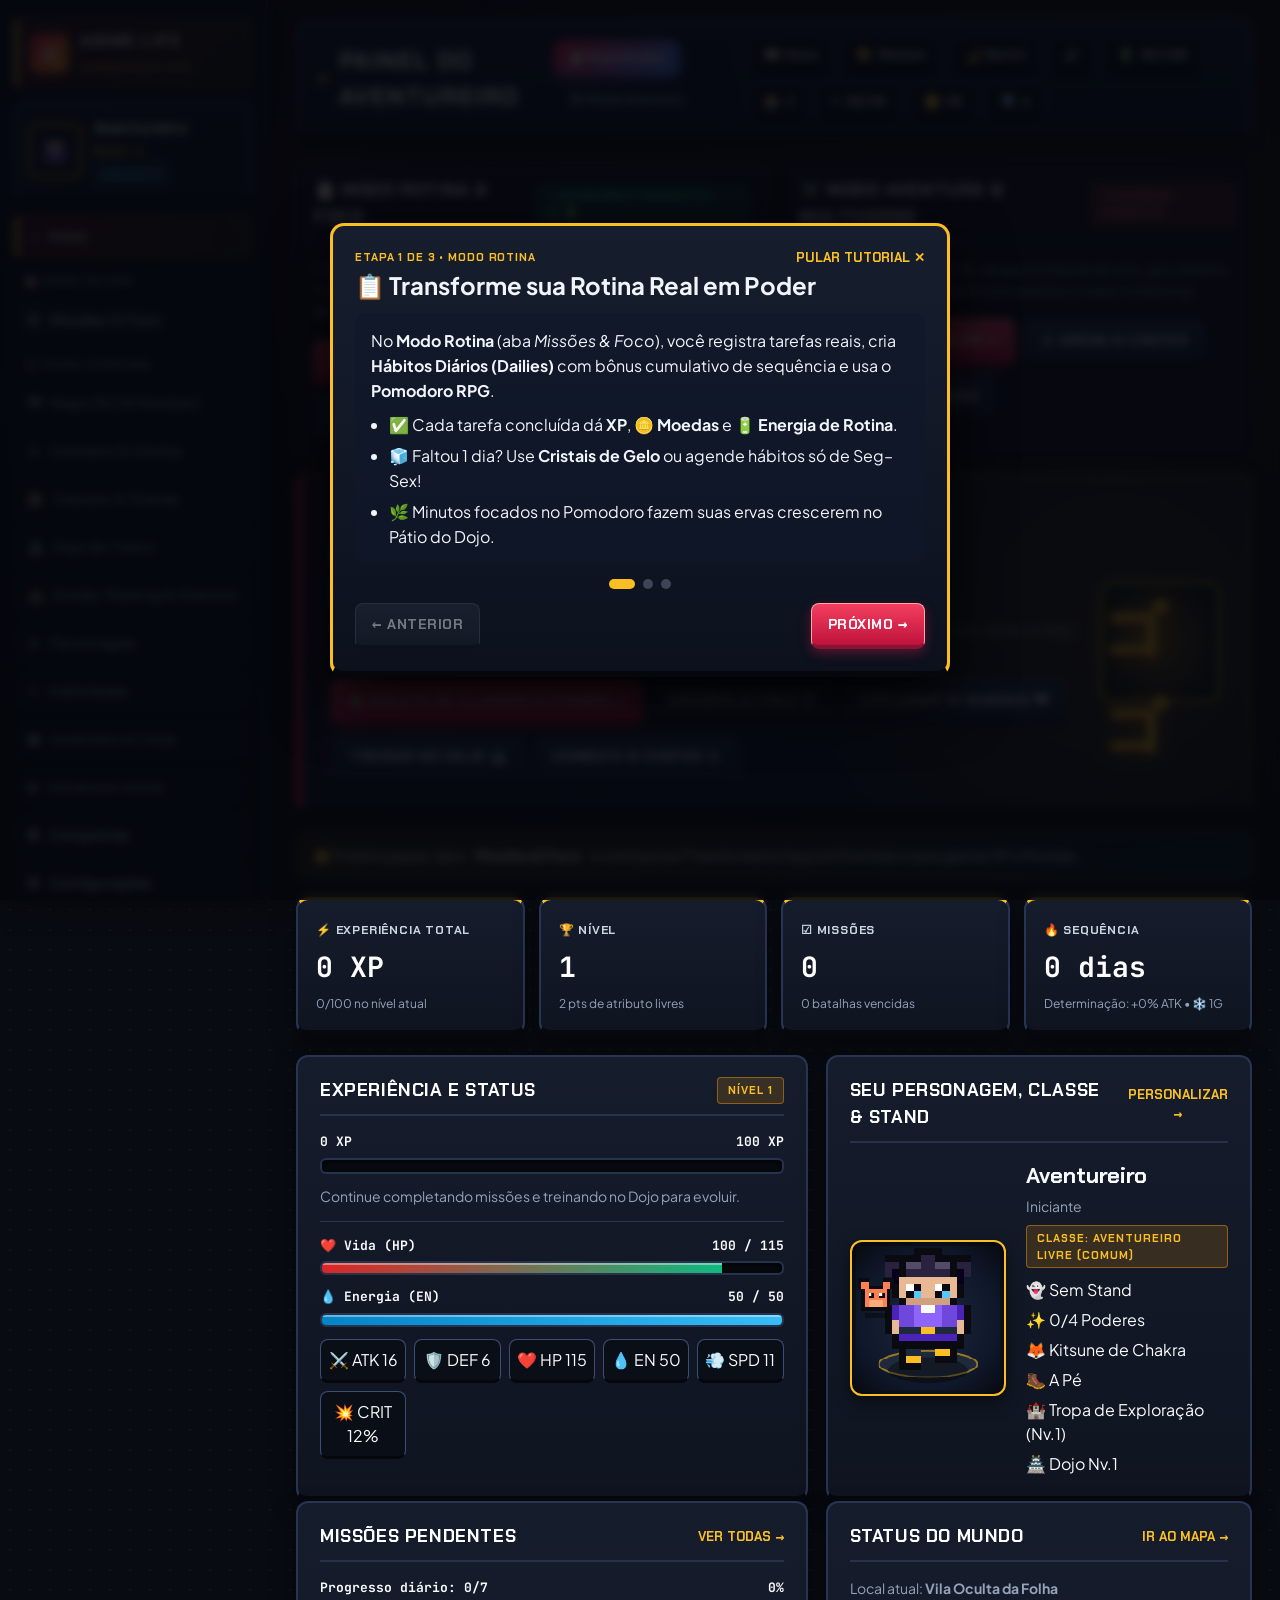
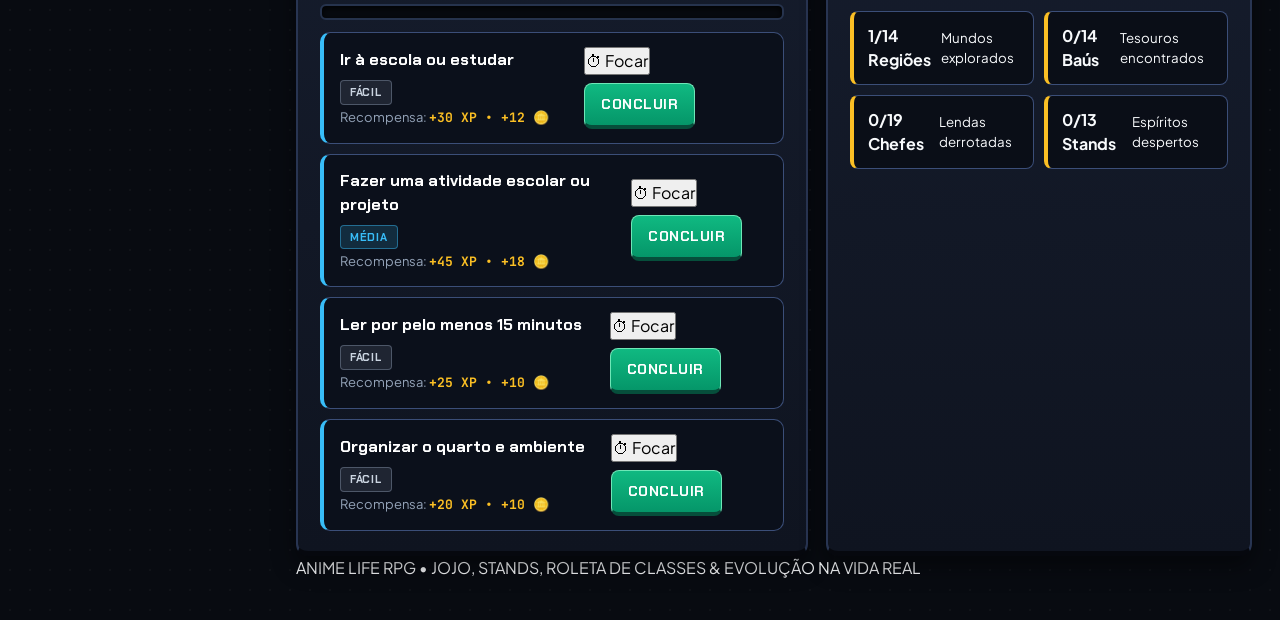
==== commit a0bcd83a: "Add files via upload" ====
--- a/Anime-Life-RPG-Jogar-Direto.html
+++ b/Anime-Life-RPG-Jogar-Direto.html
@@ -1582,7 +1582,8 @@
   flex-wrap: wrap;
 }
 
-.zone-chip {
+.zone-chip,
+.zone-pill {
   padding: 6px 11px;
   border-radius: 6px;
   border: 1px solid var(--border-strong);
@@ -1597,10 +1598,17 @@
 }
 
 .zone-chip.active,
-.zone-chip:hover:not(:disabled) {
+.zone-chip:hover:not(:disabled),
+.zone-pill.active,
+.zone-pill:hover:not(:disabled) {
   border-color: var(--gold);
-  background: #1e293b;
+  background: linear-gradient(135deg, #1e293b 0%, #312e81 100%);
   color: #ffffff;
+}
+
+.zone-pill:disabled {
+  opacity: 0.48;
+  cursor: not-allowed;
 }
 
 .map-actions {
@@ -2060,6 +2068,432 @@
   .heatmap-grid { grid-template-columns: repeat(7, 1fr); }
 }
 
+/* =========================================================
+   MELHORIAS VISUAIS, MODOS, TUTORIAL, CELEBRAÇÕES E MOBILE
+========================================================= */
+
+@keyframes pageFadeIn {
+  from { opacity: 0; transform: translateY(6px); }
+  to   { opacity: 1; transform: translateY(0); }
+}
+
+.page.active {
+  animation: pageFadeIn 0.22s ease-out;
+}
+
+body.gfx-low *,
+body.gfx-low *::before,
+body.gfx-low *::after {
+  animation-duration: 0.01ms !important;
+  transition-duration: 0.01ms !important;
+}
+
+.nav-group-label {
+  font-size: 11px;
+  font-weight: 800;
+  letter-spacing: 0.08em;
+  color: var(--muted);
+  padding: 10px 10px 4px;
+  text-transform: uppercase;
+  opacity: 0.78;
+}
+
+.nav-btn.mode-highlighted {
+  border-color: rgba(149, 101, 255, 0.32);
+}
+
+.nav-btn.mode-secondary {
+  opacity: 0.72;
+}
+
+.mode-switcher-bar {
+  display: inline-flex;
+  gap: 6px;
+  padding: 4px;
+  background: rgba(15, 23, 42, 0.85);
+  border: 1px solid var(--line);
+  border-radius: 12px;
+  flex-wrap: wrap;
+}
+
+.mode-tab-btn {
+  border: none;
+  background: transparent;
+  color: var(--muted);
+  font-weight: 700;
+  font-size: 13px;
+  padding: 8px 14px;
+  border-radius: 9px;
+  cursor: pointer;
+  transition: background 0.18s, color 0.18s, transform 0.14s;
+}
+
+.mode-tab-btn.active {
+  background: linear-gradient(135deg, var(--purple, #9565ff), #3b82f6);
+  color: #ffffff;
+  box-shadow: 0 4px 14px rgba(149, 101, 255, 0.35);
+}
+
+.mode-hub-grid {
+  display: grid;
+  grid-template-columns: repeat(2, minmax(0, 1fr));
+  gap: 14px;
+  margin-bottom: 16px;
+}
+
+.mode-hub-card {
+  background: var(--card, rgba(21, 18, 34, 0.92));
+  border: 1px solid var(--line);
+  border-radius: 16px;
+  padding: 16px 18px;
+  transition: border-color 0.2s, box-shadow 0.2s, transform 0.2s;
+}
+
+.mode-hub-card.active {
+  border-color: var(--gold, #f6c453);
+  box-shadow: 0 0 0 1px rgba(246, 196, 83, 0.25), 0 10px 26px rgba(0, 0, 0, 0.35);
+}
+
+@keyframes xpFlashPulse {
+  0%   { box-shadow: 0 0 0 0 rgba(99, 230, 164, 0.8); filter: brightness(1.35); }
+  100% { box-shadow: 0 0 18px 4px rgba(99, 230, 164, 0); filter: brightness(1); }
+}
+
+.progress-fill.xp-flash-pulse {
+  animation: xpFlashPulse 0.7s ease-out;
+}
+
+.tut-dots-row {
+  display: flex;
+  justify-content: center;
+  gap: 8px;
+  margin: 14px 0 4px;
+}
+
+.tut-dot {
+  width: 10px;
+  height: 10px;
+  border-radius: 999px;
+  background: rgba(148, 163, 184, 0.35);
+  transition: width 0.2s, background 0.2s;
+}
+
+.tut-dot.active {
+  width: 26px;
+  background: var(--gold, #f6c453);
+}
+
+.tutorial-step-body {
+  background: rgba(15, 23, 42, 0.65);
+  border: 1px solid var(--line);
+  border-radius: 12px;
+  padding: 16px;
+  margin-top: 10px;
+  line-height: 1.55;
+}
+
+.levelup-banner {
+  position: fixed;
+  top: 76px;
+  left: 50%;
+  transform: translateX(-50%);
+  z-index: 1200;
+  background: linear-gradient(135deg, #f59e0b, #d97706);
+  color: #090b10;
+  padding: 12px 24px;
+  border-radius: 14px;
+  border: 2px solid #fef08a;
+  box-shadow: 0 14px 36px rgba(245, 158, 11, 0.45);
+  display: flex;
+  flex-direction: column;
+  align-items: center;
+  gap: 2px;
+  pointer-events: none;
+  animation: pageFadeIn 0.25s ease-out;
+}
+
+.rarity-celebration-card {
+  position: relative;
+  overflow: hidden;
+  text-align: center;
+  max-width: 440px;
+  border: 2px solid var(--gold, #f6c453);
+}
+
+.rarity-celebration-card.tier-mythic,
+.rarity-celebration-card.tier-secret {
+  border-color: #54d9f5;
+  box-shadow: 0 0 40px rgba(84, 217, 245, 0.45);
+}
+
+.celeb-icon {
+  font-size: 54px;
+  margin: 12px 0 6px;
+}
+
+.reward-toast-stack {
+  position: fixed;
+  right: 16px;
+  bottom: 18px;
+  z-index: 1150;
+  display: flex;
+  flex-direction: column;
+  gap: 8px;
+  max-width: 340px;
+  pointer-events: none;
+}
+
+.reward-toast-card {
+  background: rgba(15, 23, 42, 0.96);
+  border: 1px solid rgba(149, 101, 255, 0.55);
+  border-left: 4px solid var(--gold, #f6c453);
+  color: #f8fafc;
+  padding: 10px 14px;
+  border-radius: 11px;
+  box-shadow: 0 10px 26px rgba(0, 0, 0, 0.45);
+  font-size: 13.5px;
+  line-height: 1.4;
+  animation: pageFadeIn 0.2s ease-out;
+}
+
+.map-frame {
+  position: relative;
+}
+
+.map-frame canvas {
+  max-width: 100%;
+  height: auto;
+  display: block;
+}
+
+.modal-overlay {
+  position: fixed;
+  inset: 0;
+  background: rgba(4, 6, 12, 0.84);
+  backdrop-filter: blur(5px);
+  display: flex;
+  align-items: center;
+  justify-content: center;
+  z-index: 1200;
+  padding: 18px;
+}
+
+.modal-overlay.hidden {
+  display: none !important;
+}
+
+.modal-card {
+  width: 100%;
+  max-width: 620px;
+  max-height: 90vh;
+  overflow-y: auto;
+  background: linear-gradient(180deg, #161e2e 0%, #0c111d 100%);
+  border: 3px solid var(--gold, #f6c453);
+  border-bottom: 6px solid #05070c;
+  border-radius: 14px;
+  padding: 22px;
+  box-shadow: 0 24px 60px rgba(0, 0, 0, 0.88);
+  color: var(--text-main, #f1f5f9);
+}
+
+#tutStepEyebrow {
+  display: inline-block !important;
+  font-family: var(--font-display);
+  font-size: 11px;
+  font-weight: 800;
+  letter-spacing: 0.08em;
+  color: var(--gold, #f6c453);
+  text-transform: uppercase;
+}
+
+.mobile-controls-overlay {
+  display: none;
+  position: absolute;
+  left: 12px;
+  right: 12px;
+  bottom: 12px;
+  justify-content: space-between;
+  align-items: flex-end;
+  pointer-events: none;
+  z-index: 20;
+}
+
+.map-frame.force-touch-controls .mobile-controls-overlay {
+  display: flex;
+}
+
+.virtual-joystick {
+  width: 112px;
+  height: 112px;
+  border-radius: 50%;
+  background: rgba(15, 23, 42, 0.72);
+  border: 2px solid rgba(255, 255, 255, 0.32);
+  backdrop-filter: blur(4px);
+  position: relative;
+  pointer-events: auto;
+  touch-action: none;
+  display: flex;
+  align-items: center;
+  justify-content: center;
+}
+
+.joystick-knob {
+  width: 44px;
+  height: 44px;
+  border-radius: 50%;
+  background: linear-gradient(135deg, var(--gold, #f6c453), #f59e0b);
+  border: 2px solid #090b10;
+  box-shadow: 0 4px 10px rgba(0, 0, 0, 0.5);
+  pointer-events: none;
+  transform: translate(0px, 0px);
+}
+
+.mobile-action-cluster {
+  display: flex;
+  flex-direction: column;
+  gap: 8px;
+  pointer-events: auto;
+}
+
+.mobile-pad-btn {
+  padding: 10px 14px !important;
+  font-size: 13px !important;
+  opacity: 0.94;
+}
+
+@media (hover: none) and (pointer: coarse), (max-width: 900px) {
+  .mobile-controls-overlay {
+    display: flex;
+  }
+}
+
+@media (max-width: 900px) {
+  .mode-hub-grid {
+    grid-template-columns: 1fr;
+  }
+  .sidebar {
+    padding: 8px 10px;
+  }
+  .navigation {
+    display: flex !important;
+    flex-direction: row !important;
+    overflow-x: auto;
+    gap: 6px;
+    padding-bottom: 6px;
+    -webkit-overflow-scrolling: touch;
+  }
+  .nav-group-label {
+    display: none;
+  }
+  .navigation .nav-btn {
+    flex: 0 0 auto;
+    white-space: nowrap;
+    padding: 8px 12px;
+    font-size: 13px;
+  }
+  .topbar {
+    flex-direction: column;
+    align-items: stretch;
+    gap: 8px;
+    padding: 10px 12px;
+  }
+  .topbar h1 {
+    font-size: 18px;
+  }
+  .mode-switcher-bar {
+    width: 100%;
+    display: flex;
+  }
+  .mode-tab-btn {
+    flex: 1;
+    justify-content: center;
+    padding: 7px 10px;
+    font-size: 12px;
+  }
+  .top-resources {
+    width: 100%;
+    overflow-x: auto;
+    flex-wrap: nowrap;
+    gap: 6px;
+    padding-bottom: 4px;
+    -webkit-overflow-scrolling: touch;
+  }
+  .top-resources .resource {
+    flex: 0 0 auto;
+    white-space: nowrap;
+    padding: 6px 10px;
+    font-size: 12px;
+  }
+  .map-header-bar {
+    flex-direction: column !important;
+    align-items: stretch !important;
+    gap: 10px;
+  }
+  .map-zone-selector {
+    flex-wrap: nowrap !important;
+    overflow-x: auto;
+    gap: 6px;
+    padding-bottom: 6px;
+    -webkit-overflow-scrolling: touch;
+  }
+  .zone-pill {
+    flex: 0 0 auto;
+    white-space: nowrap;
+  }
+  .mobile-controls-overlay {
+    position: static !important;
+    margin-top: 8px;
+    padding: 10px 12px;
+    background: rgba(10, 14, 24, 0.94);
+    border-top: 1px solid rgba(255, 255, 255, 0.12);
+    align-items: center;
+    pointer-events: auto;
+  }
+  .virtual-joystick {
+    width: 84px;
+    height: 84px;
+  }
+  .joystick-knob {
+    width: 34px;
+    height: 34px;
+  }
+  .mobile-action-cluster {
+    flex-direction: row;
+    flex-wrap: wrap;
+    justify-content: flex-end;
+    gap: 6px;
+  }
+  .mobile-pad-btn {
+    padding: 8px 11px !important;
+    font-size: 12px !important;
+  }
+  .battle-controls {
+    display: grid;
+    grid-template-columns: repeat(2, minmax(0, 1fr));
+    gap: 8px;
+  }
+  .custom-quest-form {
+    flex-direction: column;
+    align-items: stretch;
+  }
+  .reward-toast-stack {
+    left: 12px;
+    right: 12px;
+    bottom: 12px;
+    max-width: none;
+  }
+  .modal-card {
+    padding: 16px;
+  }
+}
+
+@media (max-height: 520px) and (orientation: landscape) {
+  .sidebar { padding: 8px 10px; }
+  .profile-mini, .sidebar-bottom { display: none; }
+  .virtual-joystick { width: 82px; height: 82px; }
+  .joystick-knob { width: 32px; height: 32px; }
+}
+
 </style>
 </head>
 <body>
@@ -2079,19 +2513,22 @@
       </div>
     </div>
 
-    <nav class="navigation">
-      <button class="nav-btn active" data-page="home">⌂ <span>Início</span></button>
-      <button class="nav-btn" data-page="map">🗺 <span>Mapa 2D (11 Mundos)</span></button>
-      <button class="nav-btn" data-page="classes">🎰 <span>Classes & Stands</span></button>
-      <button class="nav-btn" data-page="dojo">🏯 <span>Dojo de Treino</span></button>
-      <button class="nav-btn" data-page="battle">⚔ <span>Combate & Chefes</span></button>
-      <button class="nav-btn" data-page="character">♙ <span>Personagem</span></button>
-      <button class="nav-btn" data-page="quests">☑ <span>Missões & Foco</span></button>
-      <button class="nav-btn" data-page="skills">✧ <span>Habilidades</span></button>
-      <button class="nav-btn" data-page="inventory">▣ <span>Inventário & Forja</span></button>
-      <button class="nav-btn" data-page="anime">◈ <span>Universos Anime</span></button>
-      <button class="nav-btn" data-page="achievements">♛ <span>Conquistas</span></button>
-      <button class="nav-btn" data-page="settings">⚙ <span>Configurações</span></button>
+    <nav class="navigation" id="mainSidebarNav">
+      <button class="nav-btn active" data-page="home" data-mode="all">⌂ <span>Início</span></button>
+      <div class="nav-group-label">📋 MODO ROTINA</div>
+      <button class="nav-btn" data-page="quests" data-mode="routine">☑ <span>Missões &amp; Foco</span></button>
+      <div class="nav-group-label">⚔️ MODO AVENTURA</div>
+      <button class="nav-btn" data-page="map" data-mode="adventure">🗺 <span>Mapa 2D (14 Mundos)</span></button>
+      <button class="nav-btn" data-page="battle" data-mode="adventure">⚔ <span>Combate &amp; Chefes</span></button>
+      <button class="nav-btn" data-page="classes" data-mode="adventure">🎰 <span>Classes &amp; Stands</span></button>
+      <button class="nav-btn" data-page="dojo" data-mode="adventure">🏯 <span>Dojo de Treino</span></button>
+      <button class="nav-btn" data-page="social" data-mode="adventure">🏰 <span>Guilda, Ranking &amp; Eventos</span></button>
+      <button class="nav-btn" data-page="character" data-mode="adventure">♙ <span>Personagem</span></button>
+      <button class="nav-btn" data-page="skills" data-mode="adventure">✧ <span>Habilidades</span></button>
+      <button class="nav-btn" data-page="inventory" data-mode="adventure">▣ <span>Inventário &amp; Forja</span></button>
+      <button class="nav-btn" data-page="anime" data-mode="adventure">◈ <span>Universos Anime</span></button>
+      <button class="nav-btn" data-page="achievements" data-mode="all">♛ <span>Conquistas</span></button>
+      <button class="nav-btn" data-page="settings" data-mode="all">⚙ <span>Configurações</span></button>
     </nav>
 
     <div class="sidebar-bottom">
@@ -2106,9 +2543,16 @@
         <small class="eyebrow" id="topEyebrow">SUA JORNADA COMEÇA AGORA</small>
         <h1 id="pageTitle">Painel do aventureiro</h1>
       </div>
+      <div class="mode-switcher-bar" id="modeSwitcherBar">
+        <button type="button" class="mode-tab-btn active" data-gamemode="routine">📋 Modo Rotina</button>
+        <button type="button" class="mode-tab-btn" data-gamemode="adventure">⚔️ Modo Aventura</button>
+      </div>
       <div class="top-resources">
         <button class="resource resource-btn hidden" id="installPwaBtn" title="Instalar Anime Life RPG no dispositivo">
           📲 <span>Instalar App</span>
+        </button>
+        <button class="resource resource-btn" id="helpTutorialBtn" title="Abrir Guia Rápido (3 Etapas)">
+          📖 <span>Guia</span>
         </button>
         <button class="resource resource-btn" id="quickThemeBtn" title="Alternar Tema Visual de Universo Anime">
           🎨 <span id="activeThemeBadge">Shonen</span>
@@ -2119,6 +2563,7 @@
         <button class="resource resource-btn" id="soundToggleBtn" title="Ativar/Desativar som">
           <span id="soundIcon">🔊</span>
         </button>
+        <div class="resource" title="Energia de Rotina (ganha em tarefas e Pomodoro para impulsionar a Aventura)">🔋 <span id="topRoutineEnergy">30/100</span></div>
         <div class="resource" title="Giros de Classe disponíveis">🎰 <span id="topSpins">3</span></div>
         <div class="resource" title="Energia de Combate">⚡ <span id="topEnergy">50/50</span></div>
         <div class="resource" title="Moedas">🪙 <span id="topCoins">0</span></div>
@@ -2128,17 +2573,43 @@
 
     <!-- INÍCIO -->
     <section class="page active" id="page-home">
+      <div class="mode-hub-grid" id="homeModeHub">
+        <div class="mode-hub-card active" id="homeRoutineHub">
+          <div class="panel-heading">
+            <div><span class="eyebrow">MODO 1 • PRODUTIVIDADE REAL</span><h3>📋 Modo Rotina &amp; Foco</h3></div>
+            <span class="rarity-badge rarity-uncommon" id="routineModeSummaryBadge">0 Tarefas Hoje</span>
+          </div>
+          <p class="muted">Conclua tarefas reais, mantenha hábitos diários (Streaks) e use o Pomodoro RPG para ganhar <strong>+XP</strong>, <strong>+Moedas</strong> e <strong>🔋 Energia de Rotina</strong>!</p>
+          <div class="banner-actions">
+            <button class="primary-btn" data-goto="quests">☑ Ir para Tarefas &amp; Pomodoro →</button>
+            <button class="secondary-btn" id="useRoutineBurstBtn">🔋 Converter 20 Energia em +10% Bônus / Cura</button>
+          </div>
+        </div>
+        <div class="mode-hub-card" id="homeAdventureHub">
+          <div class="panel-heading">
+            <div><span class="eyebrow">MODO 2 • EXPLORAÇÃO &amp; COMBATE</span><h3>⚔️ Modo Aventura &amp; Multiverso</h3></div>
+            <span class="rarity-badge rarity-mythic" id="adventureModeSummaryBadge">14 Mundos</span>
+          </div>
+          <p class="muted">Explore 14 universos em 2D, desperte Stands de JoJo, gire a Roleta de Classes, enfrente Chefes por padrões e suba no Ranking!</p>
+          <div class="banner-actions">
+            <button class="primary-btn" data-goto="map">🗺 Explorar Mapa 2D →</button>
+            <button class="secondary-btn" data-goto="battle">⚔ Arena &amp; Chefes</button>
+            <button class="secondary-btn" data-goto="social">🏰 Guilda &amp; Ranking</button>
+          </div>
+        </div>
+      </div>
+
       <div class="welcome-banner">
         <div>
           <span class="tag" id="homeBannerTag">SISTEMA DE PROGRESSÃO • DIA 1</span>
           <h2>Desperte seu Stand.<br>Domine o Multiverso.</h2>
-          <p>Transforme sua rotina real em poder: complete hábitos e sessões de foco, desperte Stands de JoJo, treine no Dojo e explore 11 mundos de anime.</p>
+          <p>Transforme sua rotina real em poder: complete hábitos e sessões de foco, desperte Stands de JoJo, treine no Dojo e explore 14 mundos de anime.</p>
           <div class="banner-actions">
-            <button class="primary-btn" data-goto="classes">🎰 Roleta de Classes & Stands →</button>
-            <button class="secondary-btn" data-goto="quests">Missões & Foco ⏱</button>
-            <button class="secondary-btn" data-goto="map">Explorar 11 Mundos 🗺</button>
+            <button class="primary-btn" data-goto="classes">🎰 Roleta de Classes &amp; Stands →</button>
+            <button class="secondary-btn" data-goto="quests">Missões &amp; Foco ⏱</button>
+            <button class="secondary-btn" data-goto="map">Explorar 14 Mundos 🗺</button>
             <button class="secondary-btn" data-goto="dojo">Treinar no Dojo 🏯</button>
-            <button class="secondary-btn" data-goto="battle">Combate & Chefes ⚔</button>
+            <button class="secondary-btn" data-goto="battle">Combate &amp; Chefes ⚔</button>
           </div>
         </div>
         <div class="banner-symbol">ゴゴ</div>
@@ -2222,12 +2693,12 @@
       </div>
     </section>
 
-    <!-- MAPA 2D (11 MUNDOS) -->
+    <!-- MAPA 2D (14 MUNDOS) -->
     <section class="page" id="page-map">
       <div class="section-intro">
-        <span class="eyebrow">MUNDO ABERTO 2D • 11 REGIÕES DE ANIME COM IDENTIDADE PRÓPRIA</span>
-        <h2>Mapa do Multiverso</h2>
-        <p>Explore 11 mundos exclusivos (de Konoha e Cairo Bizarro até Central City, Shiganshina e a Torre Celestial), fale com Mestres e enfrente Chefes!</p>
+        <span class="eyebrow">MUNDO ABERTO 2D • 14 REGIÕES DE ANIME, RIOS, PONTES E ÁREAS SECRETAS</span>
+        <h2>Mapa do Multiverso (14 Mundos)</h2>
+        <p>Explore 14 mundos exclusivos (de Konoha e Cairo até Wano, Reino do Trevo e Ilha Jeju), atravesse pontes, descubra passagens secretas e enfrente Chefes!</p>
       </div>
 
       <div class="panel map-panel">
@@ -2239,8 +2710,17 @@
           <div class="map-zone-selector" id="zoneTravelButtons"></div>
         </div>
 
-        <div class="map-frame">
+        <div class="map-frame" id="mapFrameWrap">
           <canvas id="gameMap" width="960" height="576" tabindex="0"></canvas>
+          <div class="mobile-controls-overlay" id="mobileControlsOverlay">
+            <div class="virtual-joystick" id="mobileMapJoystick" aria-label="Joystick virtual">
+              <div class="joystick-knob" id="joystickKnob"></div>
+            </div>
+            <div class="mobile-action-cluster">
+              <button type="button" class="primary-btn mobile-pad-btn" id="mobileMapInteractBtn">E • Interagir</button>
+              <button type="button" class="stand-btn mobile-pad-btn" id="mobileMapAuraBtn">Q • Aura/Stand</button>
+            </div>
+          </div>
         </div>
 
         <div class="map-actions">
@@ -2250,14 +2730,15 @@
           <button class="secondary-btn" id="mapDojoBtn">🏯 Entrar no Meu Dojo</button>
           <button class="secondary-btn" id="mapBattleBtn">⚔ Procurar Inimigo</button>
           <button class="secondary-btn" id="mapHealBtn">🍙 Descansar (100% HP/EN)</button>
+          <button class="secondary-btn" id="toggleTouchControlsBtn">🕹️ Joystick Mobile</button>
         </div>
 
-        <div id="mapMessage" class="map-message">Explore o mapa! Inimigos patrulham os caminhos e os Mestres têm diálogos e missões próprias.</div>
+        <div id="mapMessage" class="map-message">Explore o mapa! Inimigos patrulham os caminhos, atravesse pontes e procure passagens secretas ao nordeste.</div>
 
         <div class="map-controls">
-          <div><strong>Movimentação e Câmera</strong><p>WASD, Setas ou clique/toque no mapa. O Mini-mapa no canto superior direito mostra toda a região.</p></div>
-          <div><strong>Interação (Tecla E)</strong><p>Abre o diálogo com Mestres, coleta baús dourados, entra no Dojo, usa portais ou inicia combate.</p></div>
-          <div><strong>11 Mundos & Segredos</strong><p>Desbloqueie novos mundos subindo de nível. Cada região tem música ambiente, baú exclusivo e Chefe!</p></div>
+          <div><strong>Movimentação e Montarias</strong><p>WASD, Setas, toque ou Joystick Virtual. Equipar uma Montaria aumenta sua velocidade no mapa!</p></div>
+          <div><strong>Interação (Tecla E)</strong><p>Fale com Mestres, colete baús dourados e relíquias secretas, entre no Dojo ou use portais.</p></div>
+          <div><strong>14 Mundos &amp; Áreas Secretas</strong><p>Cada mundo conta com ponte sobre o rio e passagem discreta no topo leste guardando tesouros ou Chefes Secretos!</p></div>
         </div>
       </div>
     </section>
@@ -2278,6 +2759,7 @@
             <h3>🎰 Roleta de Classes de Combate</h3>
           </div>
           <div class="roulette-counters">
+            <span class="rarity-badge rarity-rare" id="classPityBadge">✨ Sorte Acumulada: 0/10</span>
             <span class="rarity-badge rarity-legendary" id="classSpinsBadge">🎰 3 Giros Grátis</span>
             <span class="rarity-badge rarity-epic" id="unlockedClassesCountBadge">1/16 Classes</span>
           </div>
@@ -2359,10 +2841,23 @@
       <div class="panel">
         <div class="panel-heading">
           <div>
+            <span class="eyebrow">ARCO ESPECIAL JOJO'S BIZARRE ADVENTURE</span>
+            <h3>⭐ Missões do Universo JoJo &amp; Histórico de Stands</h3>
+          </div>
+          <span class="tag">FLECHAS &amp; REQUIEM</span>
+        </div>
+        <div id="jojoQuestsList" class="quest-list"></div>
+        <h4 style="margin:14px 0 8px;">📜 Histórico de Despertares de Stands</h4>
+        <div id="standRollHistoryList" class="history-list"></div>
+      </div>
+
+      <div class="panel">
+        <div class="panel-heading">
+          <div>
             <span class="eyebrow">ENCICLOPÉDIA BIZARRA</span>
-            <h3>Stands Disponíveis, Raridades & Habilidades Únicas</h3>
+            <h3>Stands Disponíveis, Evoluções Requiem &amp; Habilidades Únicas</h3>
           </div>
-          <span class="tag">EQUIPE SEU STAND FAVORITO</span>
+          <span class="tag">EQUIPE E EVOLUA SEU STAND</span>
         </div>
         <div id="standsGrid" class="skills-grid"></div>
       </div>
@@ -2415,7 +2910,15 @@
       <div class="panel">
         <div class="panel-heading">
           <div>
-            <span class="eyebrow">NPCs TREINADORES & DESAFIOS ESPECIAIS</span>
+            <span class="eyebrow">EVOLUÇÃO DO DOJO &amp; TÉCNICAS SECRETAS</span>
+            <h3>🏅 Técnicas Desbloqueáveis do Dojo</h3>
+          </div>
+          <span class="rarity-badge rarity-legendary" id="dojoLevelBadge">🏯 Dojo Nv. 1</span>
+        </div>
+        <div id="dojoTechniquesList" class="skills-grid" style="margin-bottom:14px;"></div>
+        <div class="panel-heading">
+          <div>
+            <span class="eyebrow">NPCs TREINADORES &amp; DESAFIOS ESPECIAIS</span>
             <h3>🧙 Missões de Treinamento do Dojo</h3>
           </div>
           <span class="tag">RECOMPENSAS E GIROS</span>
@@ -2634,7 +3137,7 @@
 
           <div class="form-two-cols">
             <div>
-              <label class="field-label" for="hairStyle">Penteado de Anime (12 Estilos)</label>
+              <label class="field-label" for="hairStyle">Penteado de Anime (16 Estilos)</label>
               <select id="hairStyle">
                 <option value="spiky">Espetado Shonen (Protagonista)</option>
                 <option value="short">Curto Militar / Ninja</option>
@@ -2648,10 +3151,14 @@
                 <option value="super_spiky">Super Aura Espetada (Saiyajin) [Lendário]</option>
                 <option value="bowl">Corte Tigela (Fera Verde) [Incomum]</option>
                 <option value="cursed_fade">Franja Feiticeiro (Jujutsu) [Raro]</option>
+                <option value="levi_undercut">Undercut Tropa (Capitão Levi) [Épico]</option>
+                <option value="dual_color">Bicolor Metade-Metade (Shoto) [Raro]</option>
+                <option value="braid_alchemy">Trança &amp; Antena (Edward Elric) [Raro]</option>
+                <option value="killua_fluffy">Arrepiado Zoldyck (Killua) [Épico]</option>
               </select>
             </div>
             <div>
-              <label class="field-label" for="outfitStyle">Modelo de Roupa & Raridade (10 Trajes)</label>
+              <label class="field-label" for="outfitStyle">Modelo de Roupa &amp; Raridade (14 Trajes)</label>
               <select id="outfitStyle">
                 <option value="classic">[Comum] Túnica de Aventureiro</option>
                 <option value="casual">[Comum] Moletom Urbano Casual</option>
@@ -2660,8 +3167,12 @@
                 <option value="gi">[Rara] Gi de Combate Marcial</option>
                 <option value="haori">[Épica] Haori de Caçador de Onis</option>
                 <option value="coat">[Épica] Casaco de Capitão Shinigami</option>
+                <option value="survey_cloak">[Épica] Capa Tropa de Exploração (AoT)</option>
+                <option value="alchemist_coat">[Épica] Sobretudo Alquimista Estatal</option>
+                <option value="hunter_vest">[Rara] Traje Hunter Zoldyck</option>
                 <option value="jojo_coat">[Lendária] Sobretudo Bizarro (Jotaro)</option>
                 <option value="akatsuki">[Lendária] Manto das Nuvens Vermelhas</option>
+                <option value="monarch_cloak">[Mítica] Manto do Monarca das Sombras</option>
                 <option value="cosmic_armor">[Mítica] Armadura Cósmica Divina</option>
               </select>
             </div>
@@ -2669,23 +3180,44 @@
 
           <div class="form-two-cols">
             <div>
-              <label class="field-label" for="accessoryStyle">Acessório & Raridade (10 Opções)</label>
+              <label class="field-label" for="accessoryStyle">Acessório &amp; Raridade (14 Opções)</label>
               <select id="accessoryStyle">
                 <option value="none">Nenhum Acessório</option>
                 <option value="headband">[Comum] Bandana Ninja</option>
                 <option value="glasses">[Incomum] Óculos Escuros / Scouter</option>
                 <option value="earrings">[Rara] Brincos Hanafuda / Potara</option>
                 <option value="strawhat">[Rara] Chapéu de Palha Pirata</option>
+                <option value="cursed_blindfold">[Rara] Venda Jujutsu Preta (Gojo)</option>
                 <option value="scarf">[Épica] Cachecol de Dragão</option>
                 <option value="mask">[Épica] Máscara Anbu / Hollow</option>
+                <option value="anbu_mask">[Épica] Máscara Kitsune ANBU</option>
                 <option value="jojo_hat">[Lendária] Chapéu Bizarro Dourado</option>
                 <option value="cape">[Lendária] Capa Real de Herói</option>
+                <option value="energy_cape">[Lendária] Capa Dimensional Sombria</option>
+                <option value="demon_horns">[Mítica] Chifres Onigashima / Oni</option>
                 <option value="halo">[Mítica] Coroa / Auréola Divina</option>
               </select>
             </div>
             <div>
+              <label class="field-label" for="activeAuraStyleSelect">Aura Especial de Combate</label>
+              <select id="activeAuraStyleSelect">
+                <option value="auto">✨ Automática da Classe Equipada</option>
+                <option value="#facc15">🔥 Aura Dourada Super Saiyajin</option>
+                <option value="#a855f7">👻 Aura Estelar Star Platinum</option>
+                <option value="#38bdf8">👑 Aura Ciano Monarca das Sombras</option>
+                <option value="#ef4444">☁️ Aura Carmesim Akatsuki / Kagura</option>
+                <option value="#10b981">☀️ Aura Esmeralda Hamon / Deku</option>
+              </select>
+            </div>
+          </div>
+
+          <div class="form-two-cols">
+            <div>
               <label class="field-label" for="hairColor">Cor do cabelo</label>
               <input type="color" id="hairColor" value="#29213e">
+            </div>
+            <div style="display:flex;flex-direction:column;justify-content:flex-end;">
+              <div id="companionUpgradeBox" class="progression-hint-bar" style="margin:0;">🐾 Companheiro em treinamento</div>
             </div>
           </div>
 
@@ -2716,6 +3248,7 @@
             </div>
           </div>
 
+          <div class="progression-hint-bar hidden" id="charPreviewNotice" style="margin:10px 0;"></div>
           <button class="primary-btn full-btn" id="saveCharacter">Salvar personagem</button>
         </div>
       </div>
@@ -3004,6 +3537,71 @@
       <div id="achievementsList" class="achievement-list"></div>
     </section>
 
+    <!-- GUILDAS, MONTARIAS, COMPANHEIROS, RANKING & EVENTOS -->
+    <section class="page" id="page-social">
+      <div class="section-intro">
+        <span class="eyebrow">SISTEMAS COMPLEMENTARES DO RPG • PROGRESSÃO SOCIAL E SAZONAL</span>
+        <h2>🏰 Guildas, Montarias, Ranking &amp; Eventos</h2>
+        <p>Participe ou crie sua Guilda, desbloqueie Montarias para explorar mais rápido, evolua Companheiros de combate, enfrente Eventos Sazonais e suba ao Top 1 do Ranking!</p>
+      </div>
+
+      <!-- EVENTOS TEMPORÁRIOS -->
+      <div class="panel" id="activeEventBox"></div>
+
+      <!-- GUILDAS -->
+      <div class="content-grid">
+        <div class="panel">
+          <div class="panel-heading">
+            <div><span class="eyebrow">ORDEM &amp; BÔNUS PASSIVO</span><h3>🏰 Sua Guilda</h3></div>
+            <span class="rarity-badge rarity-legendary" id="guildLevelTag">Guilda Nv. 1</span>
+          </div>
+          <div id="guildOverviewBox"></div>
+          <div class="custom-quest-form" style="margin-top:12px;">
+            <input id="customGuildNameInput" maxlength="24" placeholder="Fundar Guilda Própria (ex: Cavaleiros Z)">
+            <button class="primary-btn" id="createCustomGuildBtn">Criar Guilda (100 🪙)</button>
+          </div>
+          <div class="anime-presets-bar" id="guildSelectorBar" style="margin-top:10px;"></div>
+        </div>
+
+        <div class="panel">
+          <div class="panel-heading">
+            <div><span class="eyebrow">COOPERAÇÃO DIÁRIA</span><h3>📜 Missões da Guilda</h3></div>
+            <span class="tag">XP DE GUILDA &amp; GIROS</span>
+          </div>
+          <div id="guildMissionsList" class="quest-list"></div>
+        </div>
+      </div>
+
+      <!-- MONTARIAS -->
+      <div class="panel">
+        <div class="panel-heading">
+          <div>
+            <span class="eyebrow">EXPLORAÇÃO ACELERADA NO MAPA 2D &amp; ATRIBUTOS</span>
+            <h3>🐉 Montarias de Anime</h3>
+          </div>
+          <span class="tag" id="activeMountTag">A Pé</span>
+        </div>
+        <div id="mountsGrid" class="skills-grid"></div>
+      </div>
+
+      <!-- RANKING DO MULTIVERSO -->
+      <div class="panel">
+        <div class="panel-heading">
+          <div>
+            <span class="eyebrow">HALL DA FAMA DOS CAÇADORES</span>
+            <h3>🏆 Ranking do Multiverso</h3>
+          </div>
+          <div class="filter-bar" id="rankingTabBar" style="margin:0;">
+            <button class="filter-pill active" data-action="rank-tab" data-id="level">Nível</button>
+            <button class="filter-pill" data-action="rank-tab" data-id="power">Poder Total</button>
+            <button class="filter-pill" data-action="rank-tab" data-id="bosses">Chefes</button>
+            <button class="filter-pill" data-action="rank-tab" data-id="achievements">Conquistas</button>
+          </div>
+        </div>
+        <div id="rankingList" class="quest-list"></div>
+      </div>
+    </section>
+
     <!-- CONFIGURAÇÕES -->
     <section class="page" id="page-settings">
       <div class="section-intro">
@@ -3034,6 +3632,13 @@
             <option value="day">Sempre Dia (Manhã/Tarde)</option>
             <option value="sunset">Sempre Entardecer</option>
             <option value="night">Sempre Noite Estrelada</option>
+          </select>
+
+          <label class="field-label" for="gfxQualitySelect">⚡ Qualidade Gráfica &amp; Desempenho (PC Fraco / Celular)</label>
+          <select id="gfxQualitySelect">
+            <option value="high">Alta (60 FPS • Partículas Completas &amp; Brilhos)</option>
+            <option value="medium">Média (30 FPS • Equilibrado para Celulares)</option>
+            <option value="low">Leve / Economia (20 FPS • Mínimo de Partículas)</option>
           </select>
 
           <label class="field-label" style="margin-top:14px;">🎨 Temas Visuais de Universos de Anime</label>
@@ -3047,18 +3652,45 @@
         </div>
 
         <div class="panel settings-panel">
-          <h3>Salvar e Restaurar Progresso</h3>
-          <p class="muted">Seu progresso (Classes, Stands, Dojo e Equipamentos) é salvo automaticamente com até 3 cópias de segurança locais.</p>
-          <div class="settings-btn-row">
-            <button class="primary-btn" id="exportSave">⬇ Exportar salvamento (.json)</button>
-            <label class="secondary-btn import-label">⬆ Importar salvamento<input type="file" id="importSave" accept=".json,application/json"></label>
-            <button class="secondary-btn" id="restoreBackupBtn">↩ Restaurar Backup Automático</button>
+          <h3>Perfis, Sincronização &amp; Backups</h3>
+          <p class="muted">Seu progresso é protegido contra falhas, atualizado sem perda de dados e validado por assinatura de integridade.</p>
+
+          <label class="field-label" for="profileSlotSelect">👤 Conta / Slot Local de Salvamento</label>
+          <select id="profileSlotSelect">
+            <option value="slot1">Slot 1 — Aventureiro Principal</option>
+            <option value="slot2">Slot 2 — Herói Secundário</option>
+            <option value="slot3">Slot 3 — Save Extra / Amigo</option>
+          </select>
+
+          <div class="settings-btn-row" style="margin-top:10px;">
+            <button class="primary-btn" id="exportSave">⬇ Exportar (.json)</button>
+            <label class="secondary-btn import-label">⬆ Importar<input type="file" id="importSave" accept=".json,application/json"></label>
+            <button class="secondary-btn" id="restoreBackupBtn">↩ Backup Automático</button>
           </div>
           <p class="muted" id="backupStatusText" style="margin-top:10px;font-size:13px;">Nenhum backup registrado ainda.</p>
 
+          <div style="margin-top:14px;padding-top:12px;border-top:1px solid var(--line);">
+            <label class="field-label" style="margin-top:0;">📱 Continuar em Outro Dispositivo (Código com Validação)</label>
+            <div class="settings-btn-row">
+              <button class="secondary-btn" id="copySyncCodeBtn">📋 Gerar &amp; Copiar Código</button>
+            </div>
+            <input id="syncCodeInput" placeholder="Cole aqui o código ALR7|... de outro PC/celular" style="margin-top:8px;">
+            <button class="primary-btn full-btn" id="applySyncCodeBtn" style="margin-top:8px;">📲 Carregar Código entre Dispositivos</button>
+          </div>
+
+          <div style="margin-top:14px;padding-top:12px;border-top:1px solid var(--line);">
+            <label class="field-label" for="cloudSyncUrlInput" style="margin-top:0;">☁️ Endpoint de Nuvem Opcional (REST Webhook)</label>
+            <input id="cloudSyncUrlInput" placeholder="Opcional: URL HTTPS para sincronizar JSON na nuvem">
+            <div class="settings-btn-row" style="margin-top:8px;">
+              <button class="secondary-btn" id="pushCloudBtn">☁️ Enviar à Nuvem</button>
+              <button class="secondary-btn" id="pullCloudBtn">⬇ Baixar da Nuvem</button>
+            </div>
+            <small class="muted" id="cloudSyncStatusText">Modo Offline Local + Código entre Dispositivos ativo.</small>
+          </div>
+
           <div class="danger-zone-box">
             <h4>Zona de Perigo</h4>
-            <p class="muted">Apaga todo o progresso salvo neste navegador e reinicia a jornada do nível 1.</p>
+            <p class="muted">Apaga apenas o progresso do slot atual neste navegador e reinicia do nível 1.</p>
             <button class="danger-btn" id="resetGame">Reiniciar progresso</button>
           </div>
         </div>
@@ -3092,38 +3724,47 @@
   </div>
 </div>
 
-<!-- MODAL DE TUTORIAL -->
+<!-- MODAL DE TUTORIAL INTERATIVO (3 ETAPAS) -->
 <div id="tutorialModal" class="modal-overlay hidden">
-  <div class="modal-card">
-    <span class="eyebrow">BEM-VINDO AO MULTIVERSO</span>
-    <h2>Guia Rápido — Anime Life RPG</h2>
-    <div class="tutorial-steps">
-      <div class="tutorial-step">
-        <span class="step-num">1</span>
-        <div>
-          <strong>🎰 Roleta de Classes (7 Raridades) & 👻 Stands de JoJo</strong>
-          <p>Acesse a aba <em>Classes & Stands</em> para girar a roleta de classes (Comum a Secreta) e usar a <em>Flecha Requiem</em> para despertar Stands como Star Platinum, The World e Killer Queen!</p>
-        </div>
-      </div>
-      <div class="tutorial-step">
-        <span class="step-num">2</span>
-        <div>
-          <strong>🏯 Dojo de Treinamento Ativo & ⏱️ Foco Pomodoro</strong>
-          <p>Treine Força, Defesa, Velocidade, Energia e Habilidades no <em>Dojo Dimensional</em>, golpeie os alvos e use o <em>Pomodoro RPG</em> nas suas tarefas reais.</p>
-        </div>
-      </div>
-      <div class="tutorial-step">
-        <span class="step-num">3</span>
-        <div>
-          <strong>🗺️ 11 Mundos Exploráveis & 👑 Chefes Multi-Fase</strong>
-          <p>Viaje da Vila Ninja até o Cairo Bizarro, Central City e Shiganshina! Enfrente Chefes com 2 fases de combate, Masmorras por ondas e drops lendários.</p>
-        </div>
-      </div>
+  <div class="modal-card tutorial-stepper-card">
+    <div style="display:flex;justify-content:space-between;align-items:center;gap:12px;">
+      <span class="eyebrow" id="tutStepEyebrow">ETAPA 1 DE 3 • MODO ROTINA</span>
+      <button type="button" class="text-btn" id="tutSkipBtn">Pular Tutorial ✕</button>
     </div>
-    <button class="primary-btn full-btn" id="closeTutorialBtn">Começar Aventura! ✦</button>
+    <h2 id="tutStepTitle">Bem-vindo ao Anime Life RPG!</h2>
+    <div class="tutorial-step-body" id="tutStepBody"></div>
+    <div class="tut-dots-row" id="tutStepDots">
+      <span class="tut-dot active"></span>
+      <span class="tut-dot"></span>
+      <span class="tut-dot"></span>
+    </div>
+    <div class="npc-dialog-actions" style="display:flex;gap:10px;justify-content:space-between;margin-top:14px;">
+      <button type="button" class="secondary-btn" id="tutPrevBtn" disabled>← Anterior</button>
+      <button type="button" class="primary-btn" id="tutNextBtn">Próximo →</button>
+      <button type="button" class="ultimate-btn hidden" id="closeTutorialBtn">Começar Aventura! ✦</button>
+    </div>
   </div>
 </div>
 
+<!-- OVERLAY DE CELEBRAÇÃO DE RARIDADE (ROLETA & STANDS) -->
+<div id="rarityCelebrationOverlay" class="modal-overlay hidden">
+  <div class="modal-card rarity-celebration-card" id="rarityCelebrationCard">
+    <div class="celebration-rays"></div>
+    <span class="rarity-badge" id="celebRarityBadge">LENDÁRIA</span>
+    <div class="celeb-icon" id="celebIcon">👑</div>
+    <h2 id="celebTitle">Nova Classe Obtida!</h2>
+    <p class="muted" id="celebDesc"></p>
+    <button type="button" class="primary-btn full-btn" id="closeCelebrationBtn">Incrível! Equipar &amp; Continuar ✦</button>
+  </div>
+</div>
+
+<!-- OVERLAY FLUTUANTE DE LEVEL UP -->
+<div id="levelUpOverlay" class="levelup-banner hidden">
+  <strong id="levelUpOverlayTitle">🌟 SUBIU PARA O NÍVEL 2!</strong>
+  <small id="levelUpOverlaySub">+3 Pontos • +1 Giro • +5 Gemas</small>
+</div>
+
+<div id="rewardToastStack" class="reward-toast-stack"></div>
 <div id="toast" class="toast"></div>
 <script>
 /* =========================================================
@@ -3132,13 +3773,15 @@
 ========================================================= */
 
 const SAVE_KEY = "animeLifeRPG_save_v2";
-const SAVE_VERSION = 6;
+const SAVE_VERSION = 7;
 const BACKUP_KEY = "animeLifeRPG_backups_v6";
+const PROFILES_KEY = "animeLifeRPG_profiles_v7";
 const FOCUS_TIMER_STORAGE_KEY = "animeLifeRPG_focus_timer_v6";
+const CLOUD_SYNC_KEY = "animeLifeRPG_cloud_cfg_v7";
 
 const TILE = 48;
-const MAP_WIDTH = 30;
-const MAP_HEIGHT = 18;
+const MAP_WIDTH = 36;
+const MAP_HEIGHT = 22;
 const VIEW_WIDTH = 960;
 const VIEW_HEIGHT = 576;
 const SPRITE_GRID = 16;
@@ -3534,9 +4177,107 @@
     statusEffect: "stun",
     bonuses: { atk: 21, def: 12, spd: 12, crit: 18 },
     abilityName: "Parar o Tempo: O Mundo!",
+    requiemName: "The World Over Heaven",
+    requiemPerk: "Golpes no tempo congelado ignoram defesa inimiga.",
     description: "Congela o fluxo do tempo, paralisa o inimigo e crava uma barragem de facas com Sangramento!"
+  },
+  {
+    id: "sticky_fingers",
+    name: "Sticky Fingers",
+    user: "Bruno Bucciarati",
+    rarity: "rare",
+    icon: "🤐",
+    cry: "ARI ARI ARI! ARRIVEDERCI!",
+    color: "#3b82f6",
+    auraColor: "#f8fafc",
+    power: 58,
+    mpCost: 17,
+    cd: 2,
+    statusEffect: "bleed",
+    bonuses: { atk: 11, spd: 11, crit: 12 },
+    abilityName: "Zíper Dimensional (Arrivederci)",
+    requiemName: "Sticky Fingers: Zíper Infinito",
+    requiemPerk: "Concede +20% Esquiva no próximo turno ao invocar.",
+    description: "Abre zíperes no espaço para golpear de ângulos impossíveis e causar Sangramento."
+  },
+  {
+    id: "hierophant_green",
+    name: "Hierophant Green",
+    user: "Noriaki Kakyoin",
+    rarity: "uncommon",
+    icon: "🟢",
+    cry: "EMERALD SPLASH!",
+    color: "#10b981",
+    auraColor: "#34d399",
+    power: 46,
+    mpCost: 14,
+    cd: 2,
+    statusEffect: "drain",
+    bonuses: { atk: 8, mp: 20, def: 6 },
+    abilityName: "Barreira de 20 Metros (Emerald Splash)",
+    requiemName: "Hierophant: Teia Esmeralda",
+    requiemPerk: "Drena +12 Energia além de restaurar Vida.",
+    description: "Dispara uma tempestade de esmeraldas espirituais e drena vitalidade para o usuário."
+  },
+  {
+    id: "tusk_act4",
+    name: "Tusk Act 4",
+    user: "Johnny Joestar",
+    rarity: "legendary",
+    icon: "🌀",
+    cry: "CHUMIMI-IN! ORA ORA!",
+    color: "#ec4899",
+    auraColor: "#38bdf8",
+    power: 84,
+    mpCost: 24,
+    cd: 3,
+    statusEffect: "bleed",
+    bonuses: { atk: 18, spd: 10, crit: 20 },
+    abilityName: "Rotação Áurea Infinita",
+    requiemName: "Act 4: Spin Dimensional",
+    requiemPerk: "Atravessa 100% dos Escudos e reduções de Defesa!",
+    description: "Espiral infinita baseada na Proporção Áurea que perfura barreiras absolutas."
+  },
+  {
+    id: "made_in_heaven",
+    name: "Made in Heaven",
+    user: "Enrico Pucci",
+    rarity: "secret",
+    icon: "⏱️",
+    cry: "ACELERAÇÃO DO UNIVERSO!",
+    color: "#f8fafc",
+    auraColor: "#a855f7",
+    power: 98,
+    mpCost: 28,
+    cd: 3,
+    statusEffect: "freeze",
+    bonuses: { atk: 20, spd: 20, crit: 22, mp: 30 },
+    abilityName: "Singularidade Gravitacional",
+    requiemName: "Novo Universo: Velocidade Infinita",
+    requiemPerk: "Reduz em -1 turno o Cooldown de todas as habilidades equipadas!",
+    description: "[SECRETO] Acelera o tempo cósmico, congela reações inimigas e eleva a velocidade ao limite."
   }
 ];
+
+/* --- IDENTIDADES E PASSIVAS DE COMBATE POR CLASSE --- */
+const CLASS_PERKS = {
+  adventurer:     { critMult: 1.70, comboBonus: 0.06, signatureSkillId: "clones", combatLabel: "Protagonista Versátil (+Combo)" },
+  warrior:        { critMult: 1.75, bleedOnCrit: true, signatureSkillId: "antimagic", combatLabel: "Brutalidade: Críticos aplicam Sangramento" },
+  fighter:        { critMult: 1.85, rageGainMult: 1.35, signatureSkillId: "leadership", combatLabel: "Lutador Marcial (+35% Despertar & Crítico)" },
+  tank:           { damageReduction: 0.14, counterOnDefend: true, signatureSkillId: "haki", combatLabel: "Bastião (-14% Dano & Contra-ataque ao Defender)" },
+  swordsman:      { critMult: 1.90, bleedOnAttack: 0.25, signatureSkillId: "water", combatLabel: "Mestre da Lâmina (Crítico 1.9x + Sangramento)" },
+  assassin:       { firstStrikeBonus: 0.28, critMult: 1.95, signatureSkillId: "chidori", combatLabel: "Emboscada Letal (+28% no 1º Turno & Crítico)" },
+  mage:           { mpRefundOnCrit: 0.30, skillPowerMult: 1.18, signatureSkillId: "kamehameha", combatLabel: "Fluxo Arcano (+18% Poder & +30% EN em Críticos)" },
+  summoner:       { standCdBonus: 1, standPowerMult: 1.25, signatureSkillId: "ora_barrage", combatLabel: "Elo Espiritual (-1t Recarga de Stand & +25% Dano)" },
+  controller:     { statusExtend: true, skillPowerMult: 1.15, signatureSkillId: "hyorinmaru_freeze", combatLabel: "Controle Absoluto (+15% Poder & Status Aprimorados)" },
+  shinobi:        { dodgeBonus: 0.10, comboBonus: 0.08, signatureSkillId: "rasengan", combatLabel: "Ninjutsu Rápido (+10% Esquiva & Combos Velozes)" },
+  slayer:         { critMult: 1.85, shatterBonus: 0.20, signatureSkillId: "sun", combatLabel: "Respiração Solar (Queima & Estilhaça +20%)" },
+  sorcerer:       { mpRefundOnCrit: 0.35, shieldOnUlt: 80, signatureSkillId: "blackflash", combatLabel: "Domínio Jujutsu (Escudo no Despertar & Black Flash)" },
+  pirate:         { damageReduction: 0.12, rageGainMult: 1.25, signatureSkillId: "elastic", combatLabel: "Haki do Rei (-12% Dano & +25% Fúria)" },
+  saiyan:         { rageGainMult: 1.40, lowHpEnrage: 0.30, signatureSkillId: "saiyan", combatLabel: "Sangue Saiyajin (+30% ATK abaixo de 50% HP)" },
+  stand_master:   { standCdBonus: 1, standPowerMult: 1.35, signatureSkillId: "za_warudo", combatLabel: "Ressonância Requiem (+35% Dano de Stand)" },
+  shadow_monarch: { shadowFollowUp: true, critMult: 1.95, damageReduction: 0.10, signatureSkillId: "shadow_arise", combatLabel: "Exército das Sombras (Cavaleiro Sombrio a cada 3 golpes)" }
+};
 
 /* --- ÁRVORE DE HABILIDADES (INCLUINDO JOJO'S BIZARRE ADVENTURE) --- */
 const skills = [
@@ -3565,7 +4306,15 @@
   // Novas Habilidades Táticas Elementais (v6: Freeze, Poison, Drain)
   { id: "hyorinmaru_freeze", name: "Prisão Glacial (Freeze)", anime: "Bleach", icon: "❄️", description: "Congela o oponente (perde o turno). O próximo golpe pesado ou de fogo causa Estilhaçar (+50% Dano)!", cost: 220, level: 4, mpCost: 20, power: 54, cd: 3, animType: "sphere", statusEffect: "freeze", effectColor: "#38bdf8", passive: { atk: 5, def: 4 }, passiveText: "+5 ATK • +4 DEF • Efeito: Congelar (Shatter)" },
   { id: "shinobu_poison", name: "Dança da Borboleta: Veneno", anime: "Demon Slayer", icon: "🦋", description: "Estocada veloz de glicínia que aplica Veneno Cumulativo (até 5x stacks) e reduz o ataque inimigo.", cost: 190, level: 3, mpCost: 16, power: 46, cd: 2, animType: "slash", statusEffect: "poison", effectColor: "#a855f7", passive: { spd: 5, atk: 4 }, passiveText: "+5 SPD • +4 ATK • Efeito: Veneno (Stacks)" },
-  { id: "vampiric_drain", name: "Absorção Sanguínea (Drain)", anime: "JoJo's Bizarre Adventure", icon: "🧛", description: "Drena a energia vital do inimigo, convertendo 45% do dano causado em HP (excedente vira Escudo)!", cost: 240, level: 5, mpCost: 22, power: 58, cd: 2, animType: "beam", statusEffect: "drain", drainPct: 0.45, effectColor: "#e11d48", passive: { hp: 30, atk: 5 }, passiveText: "+30 HP • +5 ATK • Efeito: Roubo de Vida 45%" }
+  { id: "vampiric_drain", name: "Absorção Sanguínea (Drain)", anime: "JoJo's Bizarre Adventure", icon: "🧛", description: "Drena a energia vital do inimigo, convertendo 45% do dano causado em HP (excedente vira Escudo)!", cost: 240, level: 5, mpCost: 22, power: 58, cd: 2, animType: "beam", statusEffect: "drain", drainPct: 0.45, effectColor: "#e11d48", passive: { hp: 30, atk: 5 }, passiveText: "+30 HP • +5 ATK • Efeito: Roubo de Vida 45%" },
+  // Técnicas do Dojo & Novos Mundos / Classes
+  { id: "dojo_breath", name: "Respiração do Dojo", anime: "Demon Slayer", icon: "🌬️", description: "Técnica disciplinada desbloqueada pelo Dojo que cura vigor e aplica Escudo de Clones.", cost: 0, level: 1, dojoUnlockLevel: 2, mpCost: 14, power: 36, cd: 2, animType: "clones", statusEffect: "clone_shield", effectColor: "#38bdf8", passive: { def: 4, hp: 20 }, passiveText: "+4 DEF • +20 HP • Técnica do Dojo Nv.2" },
+  { id: "dojo_iron_body", name: "Corpo de Aço Tekkai", anime: "One Piece", icon: "🔩", description: "Impacto pesado do Dojo Nv.4 que racha armaduras e causa Sangramento.", cost: 0, level: 1, dojoUnlockLevel: 4, mpCost: 18, power: 52, cd: 2, animType: "slash", statusEffect: "bleed", effectColor: "#fbbf24", passive: { atk: 5, def: 5 }, passiveText: "+5 ATK • +5 DEF • Técnica do Dojo Nv.4" },
+  { id: "dojo_godspeed", name: "Velocidade Divina: Kanmuru", anime: "Hunter x Hunter", icon: "⚡", description: "Descarga neural de Nen do Dojo Nv.6 que paralisa instantaneamente.", cost: 0, level: 1, dojoUnlockLevel: 6, mpCost: 24, power: 68, cd: 3, animType: "lightning", statusEffect: "stun", effectColor: "#60a5fa", passive: { spd: 7, crit: 5 }, passiveText: "+7 SPD • +5% CRIT • Técnica do Dojo Nv.6" },
+  { id: "zipper_ambush", name: "Emboscada de Zíper", anime: "JoJo's Bizarre Adventure", icon: "🤐", description: "Cria portais de zíper com Sticky Fingers para ataque crítico e Sangramento.", cost: 200, level: 4, mpCost: 18, power: 52, cd: 2, animType: "slash", statusEffect: "bleed", effectColor: "#3b82f6", passive: { atk: 5, spd: 4 }, passiveText: "+5 ATK • +4 SPD • Efeito: Sangramento" },
+  { id: "infinite_rotation", name: "Rotação Infinita (Spin)", anime: "JoJo's Bizarre Adventure", icon: "🌀", description: "Energia áurea de Johnny Joestar que drena e perfura qualquer barreira.", cost: 340, level: 7, mpCost: 26, power: 78, cd: 3, animType: "sphere", statusEffect: "drain", drainPct: 0.35, effectColor: "#ec4899", passive: { atk: 8, crit: 6 }, passiveText: "+8 ATK • +6% CRIT • Dreno Áureo" },
+  { id: "wano_enma", name: "Estilo Rei do Inferno: Enma", anime: "One Piece", icon: "🐉", description: "Corte avassalador com Haki Avançado que incinera a arena.", cost: 360, level: 8, mpCost: 28, power: 82, cd: 3, animType: "slash", statusEffect: "burn", effectColor: "#a855f7", passive: { atk: 9, hp: 30 }, passiveText: "+9 ATK • +30 HP • Haki do Conquistador" },
+  { id: "shadow_arise", name: "Extração das Sombras: Erga-se!", anime: "Solo Leveling", icon: "👤", description: "Comanda Igris e soldados sombrios para devorar a vida do chefe!", cost: 420, level: 10, mpCost: 30, power: 92, cd: 3, animType: "stand_rush", statusEffect: "drain", drainPct: 0.40, effectColor: "#38bdf8", passive: { atk: 12, spd: 6, crit: 6 }, passiveText: "+12 ATK • +6 SPD • +6% CRIT" }
 ];
 
 const animeUniverses = [
@@ -3580,7 +4329,9 @@
   { name: "Fullmetal Alchemist", icon: "⚗️", description: "Alquimia Estatal, círculos de transmutação, Troca Equivalente e a Pedra Filosofal!", zoneId: "alchemy_central", bossId: "homunculus_pride" },
   { name: "Attack on Titan", icon: "🛡️", description: "Tropa de Exploração, equipamento DMT, defesa das Muralhas e Titãs primordiais!", zoneId: "wall_maria", bossId: "armored_titan" },
   { name: "Hunter x Hunter", icon: "❄️", description: "Caçadores de elite, domínio de Nen, Torre Celestial e desafios estratégicos!", zoneId: "nen_tower", bossId: "phantom_leader" },
-  { name: "Black Clover", icon: "🍀", description: "Grimórios, esquadrões de cavaleiros mágicos e superação.", zoneId: "forest", bossId: "upper_demon" },
+  { name: "One Piece: Wano", icon: "🐉", description: "País dos Samurais fechados, espadas amaldiçoadas Enma e o Yonkou Kaidou!", zoneId: "wano", bossId: "kaido_beast" },
+  { name: "Black Clover", icon: "🍀", description: "Grimórios de 5 folhas, esquadrões de cavaleiros mágicos e demônios!", zoneId: "clover_kingdom", bossId: "megicula_devil" },
+  { name: "Solo Leveling", icon: "👑", description: "Portais S-Rank, Extração de Sombras, Igris e o Monarca dos Caçadores!", zoneId: "monarch_gate", bossId: "ant_king_beru" },
   { name: "Tokyo Revengers", icon: "🏍️", description: "Liderança, lealdade inabalável e coragem para mudar o futuro.", zoneId: "heroes", bossId: "nomu_titan" },
   { name: "Free!", icon: "🏊", description: "Treinamento atlético, foco mental, velocidade e trabalho em equipe.", zoneId: "pirates", bossId: "sea_emperor" }
 ];
@@ -3595,16 +4346,108 @@
   { id: "pirate_king", name: "Rei dos Mares", reqText: "Explore pelo menos 4 regiões", check: g => g.visitedZones.length >= 4 },
   { id: "saiyan_legend", name: "Super Guerreiro", reqText: "Alcance o Nível 10", check: g => g.level >= 10 },
   { id: "crusader", name: "Cruzado Estelar", reqText: "Derrote DIO no Cairo Bizarro", check: g => (g.defeatedBosses || []).includes("dio_world") },
-  { id: "multiverse_master", name: "Lenda do Multiverso", reqText: "Derrote 4 Chefes de Universo", check: g => (g.defeatedBosses || []).length >= 4 }
+  { id: "streak_hero", name: "Vontade de Ferro", reqText: "Alcance 7 dias de sequência ou 14D em qualquer Hábito", check: g => g.bestStreak >= 7 || (g.dailies || []).some(d => d.bestStreak >= 7) },
+  { id: "guild_commander", name: "Comandante de Guilda", reqText: "Eleve sua Guilda ao Nível 3", check: g => (g.guild && g.guild.level >= 3) },
+  { id: "multiverse_master", name: "Lenda do Multiverso", reqText: "Derrote 6 Chefes de Universo ou Mundiais", check: g => (g.defeatedBosses || []).length >= 6 }
 ];
 
 const companionsCatalog = [
-  { id: "none", name: "Nenhum Companheiro", icon: "➖", bonusText: "Sem bônus ativo", color: "#888888", unlocked: () => true },
-  { id: "fox", name: "Kitsune de Chakra", icon: "🦊", bonusText: "+3 Ataque em combate", color: "#ff7f50", atk: 3, unlocked: () => true },
-  { id: "iggy", name: "Iggy (Cão Portador de Stand)", icon: "🐶", bonusText: "+4 ATK e +3 SPD", color: "#f6c453", atk: 4, spd: 3, unlocked: g => g.level >= 2 || (g.unlockedStands || []).length >= 1 },
-  { id: "slime", name: "Slime Tempestade", icon: "💧", bonusText: "+15 Vida Máxima", color: "#54d9f5", hp: 15, unlocked: g => g.level >= 2 },
-  { id: "crow", name: "Corvo Kasugai", icon: "🐦‍⬛", bonusText: "+4 Agilidade e Esquiva", color: "#a29bfe", spd: 4, unlocked: g => g.totalCompleted >= 5 },
-  { id: "dragon", name: "Mini Shenlong", icon: "🐲", bonusText: "+6 Ataque e +6 Defesa", color: "#63e6a4", atk: 6, def: 6, unlocked: g => g.level >= 6 || (g.defeatedBosses || []).length >= 1 }
+  { id: "none", name: "Nenhum Companheiro", icon: "➖", bonusText: "Sem bônus ativo", color: "#888888", combatRole: "none", combatDesc: "Sem assistência em batalha.", unlocked: () => true },
+  { id: "fox", name: "Kitsune de Chakra", icon: "🦊", bonusText: "+3 Ataque em combate", color: "#ff7f50", atk: 3, combatRole: "fire_assist", combatDesc: "Dispara Chamas de Raposa nos golpes!", unlocked: () => true },
+  { id: "iggy", name: "Iggy (The Fool)", icon: "🐶", bonusText: "+4 ATK e +3 SPD", color: "#f6c453", atk: 4, spd: 3, combatRole: "sand_shield", combatDesc: "Cria barreiras de areia em turnos críticos!", unlocked: g => g.level >= 2 || (g.unlockedStands || []).length >= 1 },
+  { id: "slime", name: "Slime Tempestade", icon: "💧", bonusText: "+15 Vida Máxima", color: "#54d9f5", hp: 15, combatRole: "heal_pulse", combatDesc: "Regenera HP do herói periodicamente!", unlocked: g => g.level >= 2 },
+  { id: "crow", name: "Corvo Kasugai", icon: "🐦‍⬛", bonusText: "+4 Agilidade e Esquiva", color: "#a29bfe", spd: 4, combatRole: "crit_scout", combatDesc: "Revela pontos fracos elevando o dano em combate!", unlocked: g => g.totalCompleted >= 5 },
+  { id: "chopper", name: "Chopper (Médico)", icon: "🦌", bonusText: "+25 HP e +5 DEF", color: "#f472b6", hp: 25, def: 5, combatRole: "heal_pulse", combatDesc: "Prepara Rumble Balls para curar HP + EN no combate!", unlocked: g => g.level >= 4 || (g.potionsBrewed || 0) >= 1 },
+  { id: "pochita", name: "Pochita (Motosserra)", icon: "🪚", bonusText: "+7 ATK e +5% Crítico", color: "#fb923c", atk: 7, crit: 5, combatRole: "bleed_bite", combatDesc: "Ataca junto causando cortes extras e Sangramento!", unlocked: g => g.battlesWon >= 5 },
+  { id: "dragon", name: "Mini Shenlong", icon: "🐲", bonusText: "+6 Ataque e +6 Defesa", color: "#63e6a4", atk: 6, def: 6, combatRole: "dragon_roar", combatDesc: "Libera Sopro Esmeralda dracônico + Energia!", unlocked: g => g.level >= 6 || (g.defeatedBosses || []).length >= 1 },
+  { id: "tusk_mini", name: "Tusk Act 1 (Spin)", icon: "🌸", bonusText: "+8 ATK, +6 SPD", color: "#ec4899", atk: 8, spd: 6, combatRole: "spin_shot", combatDesc: "Dispara unhas giratórias que ignoram armadura!", unlocked: g => (g.unlockedStands || []).length >= 3 || g.level >= 8 }
+];
+
+/* --- MONTARIAS, GUILDAS, RANKING, EVENTOS E MISSÕES JOJO --- */
+const mountsCatalog = [
+  { id: "none", name: "A Pé", icon: "🥾", speedMult: 1.0, priceCoins: 0, priceGems: 0, desc: "Exploração padrão a pé.", color: "#94a3b8", bonuses: {} },
+  { id: "pakkun_hound", name: "Cão Ninja Ninken", icon: "🐕", speedMult: 1.30, priceCoins: 140, priceGems: 0, desc: "+30% Velocidade no Mapa • +4 SPD, +3 ATK.", color: "#d97706", bonuses: { spd: 4, atk: 3 } },
+  { id: "kintoun", name: "Nuvem Voadora (Kinto'un)", icon: "☁️", speedMult: 1.42, priceCoins: 240, priceGems: 3, desc: "Para corações puros! +42% Velocidade no Mapa • +6 SPD, +15 EN.", color: "#fde047", bonuses: { spd: 6, mp: 15 } },
+  { id: "shibuya_bike", name: "Moto Tática de Tóquio", icon: "🏍️", speedMult: 1.52, priceCoins: 340, priceGems: 5, desc: "+52% Velocidade no Mapa • +8 SPD, +35 HP, +5 ATK.", color: "#ef4444", bonuses: { spd: 8, hp: 35, atk: 5 } },
+  { id: "dmt_gear", name: "Propulsor DMT (Muralha)", icon: "🪝", speedMult: 1.60, priceCoins: 420, priceGems: 7, desc: "+60% Velocidade no Mapa • +10 SPD, +6 ATK, +6% CRIT.", color: "#22c55e", bonuses: { spd: 10, atk: 6, crit: 6 } },
+  { id: "igris_steed", name: "Dracônico Sombrio Kaisel", icon: "🦇", speedMult: 1.72, priceCoins: 580, priceGems: 10, desc: "+72% Velocidade no Mapa • +10 ATK, +12 SPD, +50 HP.", color: "#6366f1", bonuses: { atk: 10, spd: 12, hp: 50 } },
+  { id: "shenlong_flight", name: "Dragão Celeste Shenlong", icon: "🐉", speedMult: 1.85, priceCoins: 800, priceGems: 15, desc: "+85% Velocidade no Mapa • +12 ATK, +10 DEF, +14 SPD, +10% XP.", color: "#10b981", bonuses: { atk: 12, def: 10, spd: 14, xpBonus: 10 } }
+];
+
+const guildsCatalog = [
+  { id: "scout_corps", name: "Tropa de Exploração", icon: "🕊️", emblemColor: "#15803d", bonusDesc: "+8% XP em Missões & +4 SPD por Nível de Guilda", bonusType: "xp_spd" },
+  { id: "passione", name: "Gangue Passione (JoJo)", icon: "🐞", emblemColor: "#f59e0b", bonusDesc: "+10% Moedas & +5 ATK por Nível de Guilda", bonusType: "coins_atk" },
+  { id: "tokyo_jujutsu", name: "Escola Jujutsu de Tóquio", icon: "🤞", emblemColor: "#6366f1", bonusDesc: "+8% Poder de Habilidades & +10 EN por Nível", bonusType: "skill_mp" },
+  { id: "ahjin_guild", name: "Guilda Ahjin (Solo S-Rank)", icon: "👑", emblemColor: "#38bdf8", bonusDesc: "+6 ATK, +4 DEF e +5% Crítico por Nível", bonusType: "combat_all" }
+];
+
+const guildMissionsCatalog = [
+  { id: "gm_routines", name: "Disciplina Coletiva: Conclua 5 Missões/Hábitos", progress: g => g.totalCompleted, target: 5, guildXp: 80, coins: 120, gems: 3, spins: 1 },
+  { id: "gm_focus", name: "Concentração da Guilda: Acumule 20 Minutos de Foco", progress: g => g.focusMinutes || 0, target: 20, guildXp: 100, coins: 150, gems: 3, spins: 1 },
+  { id: "gm_battles", name: "Frente de Batalha: Vença 6 Combates", progress: g => g.battlesWon, target: 6, guildXp: 120, coins: 180, gems: 4, spins: 1 },
+  { id: "gm_bosses", name: "Caçada S-Rank: Derrote 3 Chefes", progress: g => (g.defeatedBosses || []).length, target: 3, guildXp: 160, coins: 260, gems: 6, spins: 2 }
+];
+
+const eventsCatalog = [
+  {
+    id: "evt_cairo_bloodmoon",
+    name: "Noite Escarlate do Cairo",
+    badge: "🌙 EVENTO DE JOJO",
+    desc: "A influência de DIO intensificou os Stands! Missões e combates concedem recompensas temáticas de JoJo.",
+    bossId: "dio_world",
+    rewardTitle: "Caçador da Lua Escarlate",
+    rewardItemId: "stand_arrow_item",
+    missions: [
+      { id: "ev_cairo_1", name: "Despertar do Destino: Vença 2 combates no Cairo/Arena", check: g => g.battlesWon >= 2, xp: 140, coins: 150, gems: 4 },
+      { id: "ev_cairo_2", name: "Foco Sob o Luar: Conclua 1 sessão Pomodoro ou 2 Hábitos", check: g => (g.focusMinutes || 0) >= 1 || g.totalCompleted >= 2, xp: 160, coins: 180, gems: 5 }
+    ]
+  },
+  {
+    id: "evt_shiganshina_siege",
+    name: "Cerco às Muralhas de Shiganshina",
+    badge: "🛡️ EVENTO TITÃ",
+    desc: "Titãs cercam a Muralha Maria! Defenda a humanidade derrotando chefes e mantendo sua sequência de hábitos.",
+    bossId: "armored_titan",
+    rewardTitle: "Lâmina da Tropa",
+    rewardItemId: "streak_freeze",
+    missions: [
+      { id: "ev_aot_1", name: "Prontidão Total: Complete 3 missões ou treinos no Dojo", check: g => (g.totalCompleted + (g.totalDojoTrains || 0)) >= 3, xp: 150, coins: 160, gems: 4 },
+      { id: "ev_aot_2", name: "Quebra de Blindagem: Vença o Titã Encouraçado", check: g => (g.defeatedBosses || []).includes("armored_titan"), xp: 280, coins: 300, gems: 8 }
+    ]
+  },
+  {
+    id: "evt_monarch_gate",
+    name: "Portal S-Rank: Despertar das Sombras",
+    badge: "👑 EVENTO MUNDIAL",
+    desc: "Um Portal Vermelho apareceu em Seul! Derrote o Cavaleiro Sombrio Igris e alcance o topo do Ranking.",
+    bossId: "igris_blood_red",
+    rewardTitle: "Sombra Carmesim",
+    rewardItemId: "demon_dweller",
+    missions: [
+      { id: "ev_sl_1", name: "Subida de Rank: Alcance Nível 5+", check: g => g.level >= 5, xp: 200, coins: 220, gems: 6 },
+      { id: "ev_sl_2", name: "Sombra Leal: Derrote Igris, Cavaleiro Vermelho", check: g => (g.defeatedBosses || []).includes("igris_blood_red"), xp: 340, coins: 360, gems: 10 }
+    ]
+  }
+];
+
+const jojoQuestsCatalog = [
+  { id: "jq_stardust", name: "Cruzados Estelares: Desperte 1 Stand & Vença 2 Batalhas", target: 3, progress: g => ((g.unlockedStands || []).length >= 1 ? 1 : 0) + Math.min(2, g.battlesWon), xp: 150, coins: 120, gems: 4, arrows: 1 },
+  { id: "jq_golden_wind", name: "Vento Áureo: Evolua qualquer Stand para Estágio 2+ ou desperte 3 Stands", target: 1, progress: g => ((g.unlockedStands || []).length >= 3 || Object.values(g.standLevels || {}).some(v => v >= 2) ? 1 : 0), xp: 240, coins: 200, gems: 6, arrows: 1 },
+  { id: "jq_over_heaven", name: "Over Heaven: Derrote DIO — Mestre d'O Mundo", target: 1, progress: g => ((g.defeatedBosses || []).includes("dio_world") ? 1 : 0), xp: 360, coins: 300, gems: 10, arrows: 2 }
+];
+
+const rankingRivalsCatalog = [
+  { name: "Sung Jin-Woo", anime: "Solo Leveling", level: 18, power: 720, bosses: 9, achievements: 18 },
+  { name: "Satoru Gojo", anime: "Jujutsu Kaisen", level: 16, power: 640, bosses: 8, achievements: 16 },
+  { name: "Son Goku", anime: "Dragon Ball", level: 15, power: 610, bosses: 7, achievements: 15 },
+  { name: "Jotaro Kujo", anime: "JoJo's Bizarre Adventure", level: 14, power: 520, bosses: 6, achievements: 14 },
+  { name: "Ichigo Kurosaki", anime: "Bleach", level: 12, power: 440, bosses: 5, achievements: 12 },
+  { name: "Monkey D. Luffy", anime: "One Piece", level: 10, power: 370, bosses: 4, achievements: 10 },
+  { name: "Naruto Uzumaki", anime: "Naruto", level: 8, power: 295, bosses: 3, achievements: 8 },
+  { name: "Capitão Levi", anime: "Attack on Titan", level: 7, power: 255, bosses: 2, achievements: 7 },
+  { name: "Killua Zoldyck", anime: "Hunter x Hunter", level: 5, power: 190, bosses: 2, achievements: 5 },
+  { name: "Tanjiro Kamado", anime: "Demon Slayer", level: 3, power: 140, bosses: 1, achievements: 3 },
+  { name: "Edward Elric", anime: "Fullmetal Alchemist", level: 2, power: 105, bosses: 0, achievements: 2 }
 ];
 
 /* --- TREINAMENTOS ATIVOS DO DOJO (EVOLUÇÃO EQUILIBRADA DE ATRIBUTOS) --- */
@@ -3681,7 +4524,19 @@
   { id: "pure_titan", name: "Titã Anômalo da Muralha", anime: "Attack on Titan", zone: 9, isBoss: false, hp: 330, atk: 46, def: 20, xp: 140, coins: 75, gems: 1, desc: "Gigante incansável avançando pelo distrito de Shiganshina.", look: { hairStyle: "short", hairColor: "#451a03", skinColor: "#dca586", eyeColor: "#fbbf24", outfitColor: "#7c2d12", outfitStyle: "gi" } },
   { id: "armored_titan", name: "Titã Encouraçado (Chefe)", anime: "Attack on Titan", zone: 9, isBoss: true, phase2Name: "Reiner — Investida Encouraçada!", hp: 700, atk: 75, def: 34, xp: 450, coins: 260, gems: 12, dropId: "yonko_coat", desc: "Titã revestido por placas blindadas quase impenetráveis.", look: { hairStyle: "spiky", hairColor: "#fef08a", skinColor: "#991b1b", eyeColor: "#fde047", outfitColor: "#d97706", outfitStyle: "cosmic_armor" } },
   { id: "nen_assassin", name: "Assassino da Trupe", anime: "Hunter x Hunter", zone: 10, isBoss: false, hp: 350, atk: 50, def: 21, xp: 155, coins: 85, gems: 2, desc: "Usuário de Nen especialista em técnicas furtivas na Torre Celestial.", look: { hairStyle: "spiky", hairColor: "#e2e8f0", skinColor: "#f8fafc", eyeColor: "#3b82f6", outfitColor: "#1e1b4b", outfitStyle: "casual" } },
-  { id: "phantom_leader", name: "Chrollo Lucilfer (Chefe)", anime: "Hunter x Hunter", zone: 10, isBoss: true, phase2Name: "Chrollo (Bandit's Secret — Skill Hunter!)", hp: 760, atk: 82, def: 36, xp: 500, coins: 300, gems: 14, dropId: "divine_halo", desc: "Líder da Trupe Fantasma capaz de roubar habilidades de Nen com seu grimório.", look: { hairStyle: "short", hairColor: "#090d16", skinColor: "#f1f5f9", eyeColor: "#64748b", outfitColor: "#311042", outfitStyle: "jojo_coat", accessoryStyle: "headband" } }
+  { id: "phantom_leader", name: "Chrollo Lucilfer (Chefe)", anime: "Hunter x Hunter", zone: 10, isBoss: true, bossTier: "zone", patternType: "status_storm", phase2Name: "Chrollo (Bandit's Secret — Skill Hunter!)", hp: 760, atk: 82, def: 36, xp: 500, coins: 300, gems: 14, dropId: "divine_halo", desc: "Líder da Trupe Fantasma capaz de roubar habilidades de Nen com seu grimório.", look: { hairStyle: "short", hairColor: "#090d16", skinColor: "#f1f5f9", eyeColor: "#64748b", outfitColor: "#311042", outfitStyle: "jojo_coat", accessoryStyle: "headband" } },
+  // 3 Novos Mundos (Zonas 11, 12, 13) + Chefes Secretos & Mundiais
+  { id: "beast_pirate", name: "Samurai das Feras (Gifter)", anime: "One Piece: Wano", zone: 11, isBoss: false, hp: 380, atk: 54, def: 23, xp: 170, coins: 95, gems: 2, desc: "Guerreiro de Onigashima usuário de Smile artificial.", look: { hairStyle: "ponytail", hairColor: "#991b1b", skinColor: "#eab68c", eyeColor: "#facc15", outfitColor: "#3b0764", outfitStyle: "haori", accessoryStyle: "mask", visualWeapon: "katana" } },
+  { id: "kaido_beast", name: "Kaidou das Feras (Chefe)", anime: "One Piece: Wano", zone: 11, isBoss: true, bossTier: "world", patternType: "heavy_charge", phase2Name: "Kaidou Dragão (Bolo Breath Supremo!)", hp: 860, atk: 88, def: 40, xp: 580, coins: 350, gems: 16, dropId: "yonko_coat", desc: "A Criatura Mais Forte do Mundo nos céus de Wano.", look: { hairStyle: "long", hairColor: "#090d16", skinColor: "#dca586", eyeColor: "#f59e0b", outfitColor: "#4c1d95", outfitStyle: "coat", accessoryStyle: "demon_horns", visualWeapon: "greatsword" } },
+  { id: "dark_disciple", name: "Discípulo da Tríade Negra", anime: "Black Clover", zone: 12, isBoss: false, hp: 410, atk: 58, def: 24, xp: 185, coins: 105, gems: 2, desc: "Mago corrompido por poder demoníaco no Reino do Trevo.", look: { hairStyle: "messy", hairColor: "#312e81", skinColor: "#e2e8f0", eyeColor: "#e11d48", outfitColor: "#111827", outfitStyle: "akatsuki" } },
+  { id: "megicula_devil", name: "Demônio Megicula (Chefe)", anime: "Black Clover", zone: 12, isBoss: true, bossTier: "zone", patternType: "status_storm", phase2Name: "Megicula (Magia Maldita Decadente!)", hp: 920, atk: 92, def: 42, xp: 630, coins: 390, gems: 18, dropId: "demon_dweller", desc: "Demônio supremo mestre das maldições arcanas.", look: { hairStyle: "super_spiky", hairColor: "#f8fafc", skinColor: "#cbd5e1", eyeColor: "#ef4444", outfitColor: "#1e1b4b", outfitStyle: "cosmic_armor", accessoryStyle: "demon_horns" } },
+  { id: "shadow_ant", name: "Formiga Quimera S-Rank", anime: "Solo Leveling", zone: 13, isBoss: false, hp: 450, atk: 62, def: 26, xp: 205, coins: 120, gems: 3, desc: "Monstro letal emergido do Portal Vermelho da Ilha Jeju.", look: { hairStyle: "short", hairColor: "#1e1b4b", skinColor: "#4c1d95", eyeColor: "#38bdf8", outfitColor: "#0f172a", outfitStyle: "cosmic_armor" } },
+  { id: "ant_king_beru", name: "Rei Formiga Beru (Chefe)", anime: "Solo Leveling", zone: 13, isBoss: true, bossTier: "zone", patternType: "heavy_charge", phase2Name: "Beru Sombrio (General do Monarca!)", hp: 990, atk: 96, def: 44, xp: 700, coins: 450, gems: 20, dropId: "divine_halo", desc: "Rei absoluto da colônia S-Rank com velocidade devastadora.", look: { hairStyle: "super_spiky", hairColor: "#090d16", skinColor: "#312e81", eyeColor: "#38bdf8", outfitColor: "#111827", outfitStyle: "cosmic_armor", accessoryStyle: "cape" } },
+  // Chefes Secretos & Mundiais Especiais
+  { id: "igris_blood_red", name: "Igris, Cavaleiro Vermelho (Secreto)", anime: "Solo Leveling", zone: 13, isBoss: true, bossTier: "secret", patternType: "knight_duel", phase2Name: "Igris Desperto — Marechal das Sombras!", hp: 880, atk: 89, def: 38, xp: 660, coins: 420, gems: 18, dropId: "zanpakuto_soul", desc: "[CHEFE SECRETO] Guardião do Trono Vazio. Esquiva e contra-ataca com espadas relâmpago!", look: { hairStyle: "ponytail", hairColor: "#dc2626", skinColor: "#1e293b", eyeColor: "#38bdf8", outfitColor: "#991b1b", outfitStyle: "cosmic_armor", accessoryStyle: "cape", visualWeapon: "greatsword" } },
+  { id: "pucci_heaven", name: "Enrico Pucci (Made in Heaven)", anime: "JoJo's Bizarre Adventure", zone: 4, isBoss: true, bossTier: "secret", patternType: "time_accel", phase2Name: "Pucci — Singularidade Universal!", hp: 820, atk: 84, def: 34, xp: 640, coins: 400, gems: 17, standId: "made_in_heaven", dropId: "stand_arrow_item", desc: "[CHEFE SECRETO] Portador de Made in Heaven capaz de acelerar o tempo do combate!", look: { hairStyle: "short", hairColor: "#f8fafc", skinColor: "#a16207", eyeColor: "#eab308", outfitColor: "#3b0764", outfitStyle: "jojo_coat", accessoryStyle: "halo" } },
+  { id: "madara_ten_tails", name: "Madara Uchiha — Jinchūriki (Mundial)", anime: "Naruto", zone: 0, isBoss: true, bossTier: "world", patternType: "meteor_truth", phase2Name: "Madara — Tsukuyomi Infinito!", hp: 1120, atk: 102, def: 46, xp: 820, coins: 520, gems: 24, dropId: "demon_dweller", desc: "[CHEFE MUNDIAL] Lenda Uchiha com Esferas da Busca da Verdade e meteoros celestes!", look: { hairStyle: "super_spiky", hairColor: "#f8fafc", skinColor: "#e2e8f0", eyeColor: "#a855f7", outfitColor: "#f8fafc", outfitStyle: "coat", accessoryStyle: "halo" } },
+  { id: "meruem_king", name: "Meruem — Rei das Quimeras (Mundial)", anime: "Hunter x Hunter", zone: 10, isBoss: true, bossTier: "world", patternType: "shield_burst", phase2Name: "Meruem Pós-Rosa (Nen Absoluto!)", hp: 1050, atk: 98, def: 45, xp: 760, coins: 480, gems: 22, dropId: "yonko_coat", desc: "[CHEFE MUNDIAL] Rei imbatível com intelecto supremo e explosões de Nen dourado.", look: { hairStyle: "bowl", hairColor: "#0f766e", skinColor: "#86efac", eyeColor: "#a855f7", outfitColor: "#312e81", outfitStyle: "cosmic_armor" } }
 ];
 
 const npcQuestsCatalog = [
@@ -3696,7 +4551,10 @@
   { id: "npc_gokuu_1", npc: "Guardião Gokuu", zone: 7, name: "Superando Limites: Vença 5 batalhas no Multiverso", description: "Prove sua força vencendo 5 combates!", progress: g => g.battlesWon, target: 5, xp: 280, coins: 190, gems: 7, rewardItemId: "senzu" },
   { id: "npc_edward_1", npc: "Edward Elric", zone: 8, name: "Troca Equivalente: Sintetize 2 Poções na Alquimia", description: "Cultive ervas no Pátio do Dojo e prepare 2 poções no Caldeirão.", progress: g => g.potionsBrewed || 0, target: 2, xp: 320, coins: 220, gems: 8, rewardItemId: "senzu" },
   { id: "npc_levi_1", npc: "Capitão Levi", zone: 9, name: "Disciplina da Tropa: Conclua 1 Masmorra", description: "Vença qualquer Masmorra por ondas na Arena de Combate.", progress: g => (g.clearedDungeons || []).length, target: 1, xp: 360, coins: 250, gems: 9, rewardItemId: "streak_freeze" },
-  { id: "npc_killua_1", npc: "Killua Zoldyck", zone: 10, name: "Domínio do Nen: Alcance Nível 10 e vença 8 batalhas", description: "Evolua até o Nível 10 e conquiste 8 vitórias na Arena.", progress: g => (g.level >= 10 ? 2 : 0) + Math.min(8, g.battlesWon), target: 10, xp: 420, coins: 300, gems: 12, rewardItemId: "divine_halo" }
+  { id: "npc_killua_1", npc: "Killua Zoldyck", zone: 10, name: "Domínio do Nen: Alcance Nível 10 e vença 8 batalhas", description: "Evolua até o Nível 10 e conquiste 8 vitórias na Arena.", progress: g => (g.level >= 10 ? 2 : 0) + Math.min(8, g.battlesWon), target: 10, xp: 420, coins: 300, gems: 12, rewardItemId: "divine_halo" },
+  { id: "npc_zoro_1", npc: "Roronoa Zoro", zone: 11, name: "Caminho de Enma: Refine 1 Equipamento para +3+", description: "Fortaleça qualquer arma ou traje na Forja até +3.", progress: g => (Object.values(g.itemRefines || {}).some(v => v >= 3) ? 1 : 0), target: 1, xp: 460, coins: 340, gems: 12, rewardItemId: "pluck_sword" },
+  { id: "npc_yami_1", npc: "Capitão Yami Sukehiro", zone: 12, name: "Ultrapasse seus Limites: Derrote 4 Chefes", description: "Prove seu valor derrotando pelo menos 4 Chefes no Multiverso.", progress: g => (g.defeatedBosses || []).length, target: 4, xp: 520, coins: 380, gems: 14, rewardItemId: "demon_dweller" },
+  { id: "npc_jinwoo_1", npc: "Sung Jin-Woo", zone: 13, name: "Sombra S-Rank: Derrote Igris ou Rei Beru", description: "Conquiste a vitória contra Beru ou o Chefe Secreto Igris!", progress: g => ((g.defeatedBosses || []).includes("ant_king_beru") || (g.defeatedBosses || []).includes("igris_blood_red") ? 1 : 0), target: 1, xp: 650, coins: 480, gems: 18, rewardItemId: "stand_arrow_item" }
 ];
 
 const challengesCatalog = [
@@ -3735,7 +4593,7 @@
    2. 11 MUNDOS EXPLORÁVEIS (30x18) COM IDENTIDADE PRÓPRIA E PATRULHAS
 ========================================================= */
 
-function buildZoneLayout(buildingCoords, pathRow = 8) {
+function buildZoneLayout(buildingCoords, pathRow = 8, riverCol = 29) {
   const rows = [];
   for (let y = 0; y < MAP_HEIGHT; y++) {
     let row = "";
@@ -3744,7 +4602,11 @@
         row += "1";
       } else if (buildingCoords.some(([bx, by, bh]) => x === bx && y >= by && y < by + bh)) {
         row += "1";
-      } else if (y === pathRow || (x === 14 && y >= 4 && y <= 14) || (x === 22 && y >= 5 && y <= 13)) {
+      } else if (riverCol > 0 && x === riverCol && y >= 2 && y <= MAP_HEIGHT - 3) {
+        if (y === pathRow || y === 16) row += "4"; // Ponte principal e sul
+        else if (y === 3) row += "5"; // Passagem secreta discreta para área secreta!
+        else row += "3"; // Rio / água bloqueada
+      } else if (y === pathRow || y === 16 || (x === 14 && y >= 4 && y <= 18) || (x === 22 && y >= 5 && y <= 18) || (x === 32 && y >= 4 && y <= 18)) {
         row += "2";
       } else {
         row += "0";
@@ -4051,7 +4913,93 @@
       { x: 25, y: 6, enemyId: "phantom_leader" }
     ],
     npcLook: { hairStyle: "spiky", hairColor: "#e2e8f0", skinColor: "#f5d0b5", eyeColor: "#38bdf8", outfitColor: "#312e81", outfitStyle: "casual" },
-    trees: [[2, 2], [3, 2], [11, 2], [12, 2], [2, 14], [3, 14], [10, 14], [11, 14], [20, 2], [27, 4]],
+    trees: [[2, 2], [3, 2], [11, 2], [12, 2], [2, 14], [3, 14], [10, 14], [11, 14], [20, 2], [27, 4], [33, 8], [33, 14], [16, 18]],
+    secretSpot: { x: 32, y: 3, id: "sec_nentower", coins: 340, gems: 10, itemId: "senzu", bossId: "meruem_king" },
+    layout: buildZoneLayout([[5, 2, 2], [8, 2, 2], [16, 2, 2], [23, 2, 2]], 8)
+  },
+  // 3 Novos Mundos v7 (14 Mundos no Total: Wano, Reino do Trevo e Portal S-Rank Jeju)
+  {
+    id: "wano",
+    name: "País de Wano (Onigashima)",
+    anime: "One Piece: Wano",
+    minLevel: 11,
+    bgmNotes: [293.66, 329.63, 392.00, 440.00, 523.25, 440.00, 392.00, 329.63],
+    ground: "#4f3b5c", ground2: "#443250", path: "#e5c17d", wall: "#2b1d36",
+    npc: "Roronoa Zoro",
+    dialogue: "O Haki do Conquistador exige foco absoluto! Refine suas armas na Forja e enfrente Kaidou no topo de Onigashima!",
+    lore: "As lâminas forjadas em Wano carregam a vontade do portador — cada nível de Forja liberta a aura de Enma.",
+    portal: "Portal dos Sete Mares",
+    portalDialogue: "Atravessar as correntes de Wano rumo ao Reino do Trevo? Pressione E.",
+    spawn: { x: 3, y: 8 },
+    npcPos: { x: 7, y: 5 },
+    dojoPos: { x: 9, y: 4 },
+    portalPos: { x: 32, y: 16 },
+    chestPos: { x: 25, y: 3, id: "chest_wano", coins: 340, gems: 12, itemId: "zanpakuto_soul" },
+    secretSpot: { x: 32, y: 3, id: "sec_wano", coins: 400, gems: 14, itemId: "stand_arrow_item" },
+    enemyPos: { x: 15, y: 11, enemyId: "beast_pirate" },
+    patrols: [
+      { x: 15, y: 11, enemyId: "beast_pirate" },
+      { x: 22, y: 14, enemyId: "beast_pirate" },
+      { x: 26, y: 8, enemyId: "kaido_beast" }
+    ],
+    npcLook: { hairStyle: "short", hairColor: "#16a34a", skinColor: "#eab68c", eyeColor: "#0f172a", outfitColor: "#15803d", outfitStyle: "haori", visualWeapon: "katana" },
+    trees: [[2, 2], [3, 2], [12, 2], [20, 2], [2, 17], [11, 18], [21, 18], [33, 6], [33, 12]],
+    layout: buildZoneLayout([[5, 2, 2], [9, 2, 2], [17, 2, 2], [23, 2, 3]], 8)
+  },
+  {
+    id: "clover_kingdom",
+    name: "Reino do Trevo (Capital Real)",
+    anime: "Black Clover",
+    minLevel: 12,
+    bgmNotes: [261.63, 311.13, 392.00, 466.16, 523.25, 466.16, 392.00, 311.13],
+    ground: "#3b5249", ground2: "#33473f", path: "#cbd5e1", wall: "#1b2823",
+    npc: "Capitão Yami Sukehiro",
+    dialogue: "Não tem desculpa! Ultrapasse seus limites aqui e agora! Conclua missões semanais e derrote os demônios da Tríade!",
+    lore: "Nos trevos de 5 folhas habita a antimagia capaz de anular maldições ancestrais.",
+    portal: "Portal dos Cavaleiros Mágicos",
+    portalDialogue: "Um Portal Vermelho S-Rank surgiu à frente! Pressione E para entrar em Jeju!",
+    spawn: { x: 3, y: 8 },
+    npcPos: { x: 17, y: 5 },
+    dojoPos: { x: 8, y: 4 },
+    portalPos: { x: 32, y: 16 },
+    chestPos: { x: 4, y: 15, id: "chest_clover", coins: 380, gems: 14, itemId: "demon_dweller" },
+    secretSpot: { x: 32, y: 3, id: "sec_clover", coins: 440, gems: 15, itemId: "senzu" },
+    enemyPos: { x: 13, y: 12, enemyId: "dark_disciple" },
+    patrols: [
+      { x: 13, y: 12, enemyId: "dark_disciple" },
+      { x: 21, y: 7, enemyId: "dark_disciple" },
+      { x: 26, y: 13, enemyId: "megicula_devil" }
+    ],
+    npcLook: { hairStyle: "messy", hairColor: "#111827", skinColor: "#eab68c", eyeColor: "#475569", outfitColor: "#090d16", outfitStyle: "coat", visualWeapon: "katana" },
+    trees: [[2, 2], [3, 2], [11, 2], [2, 18], [10, 18], [20, 2], [33, 5], [33, 14]],
+    layout: buildZoneLayout([[5, 2, 2], [8, 2, 2], [15, 2, 2], [22, 2, 3]], 8)
+  },
+  {
+    id: "monarch_gate",
+    name: "Portal S-Rank: Ilha Jeju",
+    anime: "Solo Leveling",
+    minLevel: 13,
+    bgmNotes: [196.00, 233.08, 261.63, 311.13, 392.00, 311.13, 261.63, 196.00],
+    ground: "#1e1b4b", ground2: "#17143b", path: "#6366f1", wall: "#090d16",
+    npc: "Sung Jin-Woo",
+    dialogue: "O sistema não dá segundas chances a quem recua. Erga-se com consistência diária — e enfrente Beru e Igris nas profundezas.",
+    lore: "Quando você extrai as sombras dos seus desafios diários, nenhum Chefe Mundial pode detê-lo.",
+    portal: "Portal Retorno Dimensional",
+    portalDialogue: "Retornar à Vila Inicial da Folha? Pressione E para viajar.",
+    spawn: { x: 3, y: 8 },
+    npcPos: { x: 18, y: 5 },
+    dojoPos: { x: 8, y: 4 },
+    portalPos: { x: 32, y: 16 },
+    chestPos: { x: 25, y: 3, id: "chest_jeju", coins: 450, gems: 16, itemId: "divine_halo" },
+    secretSpot: { x: 32, y: 3, id: "sec_jeju", coins: 520, gems: 20, itemId: "stand_arrow_item", bossId: "igris_blood_red" },
+    enemyPos: { x: 14, y: 11, enemyId: "shadow_ant" },
+    patrols: [
+      { x: 14, y: 11, enemyId: "shadow_ant" },
+      { x: 21, y: 13, enemyId: "igris_blood_red" },
+      { x: 26, y: 8, enemyId: "ant_king_beru" }
+    ],
+    npcLook: { hairStyle: "cursed_fade", hairColor: "#090d16", skinColor: "#f1f5f9", eyeColor: "#38bdf8", outfitColor: "#111827", outfitStyle: "monarch_cloak", accessoryStyle: "energy_cape", visualWeapon: "zanpakuto" },
+    trees: [[2, 2], [3, 2], [11, 2], [2, 18], [10, 18], [19, 2], [33, 7], [33, 13]],
     layout: buildZoneLayout([[5, 2, 2], [8, 2, 2], [16, 2, 2], [23, 2, 2]], 8)
   }
 ];
@@ -4200,6 +5148,30 @@
     rewardXp: 520,
     rewardGems: 12,
     forgeDrop: { id: "titan_crystal", name: "Cristal Endurecido Primordial", type: "material", rarity: "mythic", icon: "💎", description: "Cristal indestrutível obtido após defender Shiganshina." }
+  },
+  {
+    id: "dungeon_wano",
+    name: "Invasão ao Domo de Onigashima",
+    anime: "One Piece: Wano",
+    icon: "🐉",
+    minLevel: 11,
+    waves: ["beast_pirate", "sea_emperor", "kaido_beast"],
+    rewardCoins: 460,
+    rewardXp: 640,
+    rewardGems: 15,
+    forgeDrop: { id: "seastone_ore", name: "Minério de Kairoseki Puro", type: "material", rarity: "mythic", icon: "⛓️", description: "Metal lendário de Wano usado no refinamento supremo." }
+  },
+  {
+    id: "dungeon_jeju",
+    name: "Raid S-Rank: Castelo das Sombras",
+    anime: "Solo Leveling",
+    icon: "👑",
+    minLevel: 13,
+    waves: ["shadow_ant", "igris_blood_red", "ant_king_beru"],
+    rewardCoins: 580,
+    rewardXp: 820,
+    rewardGems: 20,
+    forgeDrop: { id: "monarch_essence", name: "Essência do Monarca das Sombras", type: "material", rarity: "secret", icon: "🖤", description: "Núcleo sombrio raríssimo da Raid S-Rank de Jeju." }
   }
 ];
 
@@ -4338,15 +5310,18 @@
 
 const VALID_HAIR_STYLES = [
   "spiky", "short", "long", "messy", "ponytail", "twin",
-  "pompadour", "jotaro_cap", "giorno_rolls", "super_spiky", "bowl", "cursed_fade"
+  "pompadour", "jotaro_cap", "giorno_rolls", "super_spiky", "bowl", "cursed_fade",
+  "levi_undercut", "dual_color", "braid_alchemy", "killua_fluffy"
 ];
 
 const VALID_OUTFIT_STYLES = [
-  "classic", "casual", "school", "ninja", "gi", "haori", "coat", "jojo_coat", "akatsuki", "cosmic_armor"
+  "classic", "casual", "school", "ninja", "gi", "haori", "coat", "jojo_coat", "akatsuki", "cosmic_armor",
+  "survey_cloak", "alchemist_coat", "hunter_vest", "monarch_cloak"
 ];
 
 const VALID_ACCESSORY_STYLES = [
-  "none", "headband", "glasses", "earrings", "strawhat", "scarf", "mask", "jojo_hat", "cape", "halo"
+  "none", "headband", "glasses", "earrings", "strawhat", "scarf", "mask", "jojo_hat", "cape", "halo",
+  "demon_horns", "cursed_blindfold", "anbu_mask", "energy_cape"
 ];
 
 function createInitialState() {
@@ -4436,7 +5411,27 @@
     },
     potionsBrewed: 0,
     clearedDungeons: [],
-    analytics: {}
+    analytics: {},
+    // Estado v7
+    gameMode: "routine",
+    routineEnergy: 30,
+    routineMaxEnergy: 100,
+    unlockedMounts: ["none"],
+    equippedMount: "none",
+    standLevels: {},
+    companionLevels: {},
+    guild: { id: "scout_corps", name: "Tropa de Exploração", icon: "🕊️", level: 1, xp: 0, custom: false },
+    claimedGuildMissions: [],
+    activeEventId: "evt_cairo_bloodmoon",
+    claimedEventMissions: [],
+    claimedJojoQuests: [],
+    unlockedDojoSkills: [],
+    gfxQuality: "high",
+    streakMilestonesClaimed: [],
+    profileId: "slot1",
+    activeAuraStyle: "auto",
+    rollPityCounter: 0,
+    standRollHistory: []
   };
 }
 
@@ -4539,7 +5534,8 @@
   if (x < 0 || y < 0 || x >= MAP_WIDTH || y >= MAP_HEIGHT) return true;
   const zone = zones[zoneIndex];
   if (!zone || !zone.layout[y]) return true;
-  if (zone.layout[y][x] === "1") return true;
+  const cell = zone.layout[y][x];
+  if (cell === "1" || cell === "3") return true;
   if (zone.trees.some(([tx, ty]) => tx === x && ty === y)) return true;
   if (zone.npcPos.x === x && zone.npcPos.y === y) return true;
   if (zone.chestPos && zone.chestPos.x === x && zone.chestPos.y === y) return true;
@@ -4715,7 +5711,123 @@
   g.mp = Math.max(0, Math.floor(toNumber(g.mp, g.stats.mp)));
 
   normalizeV6Data(g, initial);
+  normalizeV7Data(g, initial);
   return g;
+}
+
+function normalizeV7Data(g, initial) {
+  g.saveVersion = SAVE_VERSION;
+  g.gameMode = ["routine", "adventure"].includes(g.gameMode) ? g.gameMode : "routine";
+  g.routineMaxEnergy = Math.max(100, Math.floor(toNumber(g.routineMaxEnergy, 100)));
+  g.routineEnergy = Math.max(0, Math.min(g.routineMaxEnergy, Math.floor(toNumber(g.routineEnergy, initial.routineEnergy))));
+
+  g.unlockedMounts = Array.isArray(g.unlockedMounts)
+    ? [...new Set(["none", ...g.unlockedMounts.filter(id => mountsCatalog.some(m => m.id === id))])]
+    : ["none"];
+  g.equippedMount = mountsCatalog.some(m => m.id === g.equippedMount) && g.unlockedMounts.includes(g.equippedMount)
+    ? g.equippedMount
+    : "none";
+
+  const rawStandLvls = g.standLevels && typeof g.standLevels === "object" ? g.standLevels : {};
+  g.standLevels = {};
+  (g.unlockedStands || []).forEach(id => {
+    g.standLevels[id] = Math.max(1, Math.min(3, Math.floor(toNumber(rawStandLvls[id], 1))));
+  });
+
+  const rawCompLvls = g.companionLevels && typeof g.companionLevels === "object" ? g.companionLevels : {};
+  g.companionLevels = {};
+  companionsCatalog.forEach(c => {
+    if (c.id !== "none" && rawCompLvls[c.id]) {
+      g.companionLevels[c.id] = Math.max(1, Math.min(5, Math.floor(toNumber(rawCompLvls[c.id], 1))));
+    }
+  });
+
+  const rawGuild = g.guild && typeof g.guild === "object" ? g.guild : initial.guild;
+  g.guild = {
+    id: guildsCatalog.some(gd => gd.id === rawGuild.id) ? rawGuild.id : "custom",
+    name: String(rawGuild.name || initial.guild.name).slice(0, 28),
+    icon: String(rawGuild.icon || "⚔️").slice(0, 4),
+    level: Math.max(1, Math.min(10, Math.floor(toNumber(rawGuild.level, 1)))),
+    xp: Math.max(0, Math.floor(toNumber(rawGuild.xp, 0))),
+    custom: Boolean(rawGuild.custom)
+  };
+  g.claimedGuildMissions = Array.isArray(g.claimedGuildMissions) ? [...new Set(g.claimedGuildMissions.map(String))] : [];
+
+  g.activeEventId = eventsCatalog.some(ev => ev.id === g.activeEventId) ? g.activeEventId : eventsCatalog[0].id;
+  g.claimedEventMissions = Array.isArray(g.claimedEventMissions) ? [...new Set(g.claimedEventMissions.map(String))] : [];
+  g.claimedJojoQuests = Array.isArray(g.claimedJojoQuests) ? [...new Set(g.claimedJojoQuests.map(String))] : [];
+  g.unlockedDojoSkills = Array.isArray(g.unlockedDojoSkills) ? [...new Set(g.unlockedDojoSkills.map(String))] : [];
+  g.gfxQuality = ["high", "medium", "low"].includes(g.gfxQuality) ? g.gfxQuality : "high";
+  g.streakMilestonesClaimed = Array.isArray(g.streakMilestonesClaimed) ? [...new Set(g.streakMilestonesClaimed.map(Number))] : [];
+  g.profileId = ["slot1", "slot2", "slot3"].includes(g.profileId) ? g.profileId : "slot1";
+  g.activeAuraStyle = typeof g.activeAuraStyle === "string" ? g.activeAuraStyle : "auto";
+  g.rollPityCounter = Math.max(0, Math.min(20, Math.floor(toNumber(g.rollPityCounter, 0))));
+  g.standRollHistory = Array.isArray(g.standRollHistory)
+    ? g.standRollHistory.filter(h => h && typeof h === "object" && h.name).slice(0, 20)
+    : [];
+}
+
+function computeSaveChecksum(str) {
+  let h = 2166136261 >>> 0;
+  for (let i = 0; i < str.length; i++) {
+    h ^= str.charCodeAt(i);
+    h = Math.imul(h, 16777619) >>> 0;
+  }
+  return ("00000000" + h.toString(16)).slice(-8);
+}
+
+function getActiveProfileSaveKey() {
+  try {
+    const activeSlot = localStorage.getItem(PROFILES_KEY) || "slot1";
+    return activeSlot === "slot1" ? SAVE_KEY : `${SAVE_KEY}_${activeSlot}`;
+  } catch {
+    return SAVE_KEY;
+  }
+}
+
+let allowEmptyResetSave = false;
+
+function exportSyncCode() {
+  try {
+    const payload = JSON.stringify({ v: SAVE_VERSION, g: game });
+    const chk = computeSaveChecksum(payload);
+    const bytes = encodeURIComponent(payload);
+    return `ALR7|${chk}|${bytes}`;
+  } catch {
+    return "";
+  }
+}
+
+function importSyncCode(code) {
+  try {
+    const trimmed = String(code || "").trim();
+    const parts = trimmed.split("|");
+    if (parts.length !== 3 || parts[0] !== "ALR7") {
+      notify("Código de sincronização inválido.");
+      return false;
+    }
+    const payload = decodeURIComponent(parts[2]);
+    if (computeSaveChecksum(payload) !== parts[1]) {
+      notify("❌ Código corrompido ou alterado (falha na validação de integridade)!");
+      return false;
+    }
+    const obj = JSON.parse(payload);
+    if (!obj || !obj.g || typeof obj.g !== "object") {
+      notify("Estrutura de dados inválida no código.");
+      return false;
+    }
+    saveGame(true);
+    game = normalizeGame(obj.g);
+    syncMapState();
+    saveGame(true);
+    applyTheme(game.theme);
+    renderAll();
+    notify(`☁️ Progresso sincronizado com sucesso: ${game.name} (Nv.${game.level})!`);
+    return true;
+  } catch (e) {
+    notify("Erro ao ler código de sincronização.");
+    return false;
+  }
 }
 
 function getBackupsList() {
@@ -4781,10 +5893,15 @@
 }
 
 function loadGame() {
+  const key = getActiveProfileSaveKey();
   try {
-    const saved = localStorage.getItem(SAVE_KEY);
+    const saved = localStorage.getItem(key);
     if (!saved) return createInitialState();
-    return normalizeGame(JSON.parse(saved));
+    const parsed = JSON.parse(saved);
+    if (parsed && typeof parsed === "object" && Number(parsed.saveVersion || 1) < SAVE_VERSION) {
+      writeRollingBackup(parsed, true);
+    }
+    return normalizeGame(parsed);
   } catch (error) {
     console.error("Erro ao carregar o jogo, tentando backup:", error);
     const backups = getBackupsList();
@@ -4798,8 +5915,23 @@
 let game = loadGame();
 
 function saveGame(forceBackup = false) {
+  const key = getActiveProfileSaveKey();
   try {
-    localStorage.setItem(SAVE_KEY, JSON.stringify(game));
+    if (!allowEmptyResetSave) {
+      const prevRaw = localStorage.getItem(key);
+      if (prevRaw) {
+        try {
+          const prev = JSON.parse(prevRaw);
+          if (prev && ((prev.totalXp || 0) > 150 || (prev.level || 1) > 1) && (game.totalXp || 0) === 0 && (game.level || 1) === 1 && (game.totalCompleted || 0) === 0) {
+            console.warn("Proteção contra sobrescrita vazia ativada!");
+            return;
+          }
+        } catch {
+          // Ignore malformed prev during overwrite
+        }
+      }
+    }
+    localStorage.setItem(key, JSON.stringify(game));
     writeRollingBackup(game, forceBackup === true);
     renderBackupStatus();
   } catch (error) {
@@ -4823,6 +5955,21 @@
 }
 
 function notify(message) {
+  const stack = document.getElementById("rewardToastStack");
+  if (stack && typeof document.createElement === "function") {
+    const card = document.createElement("div");
+    card.className = "reward-toast-card";
+    card.textContent = message;
+    if (typeof stack.appendChild === "function") {
+      stack.appendChild(card);
+      while (stack.children && stack.children.length > 4) {
+        stack.removeChild(stack.firstChild);
+      }
+      setTimeout(() => {
+        if (card.parentNode) card.parentNode.removeChild(card);
+      }, 3400);
+    }
+  }
   const toast = document.getElementById("toast");
   if (!toast) return;
   toast.textContent = message;
@@ -4885,15 +6032,17 @@
     if (cls.bonuses.coinBonus) totals.coinBonus += cls.bonuses.coinBonus;
   }
 
-  // Bônus do Stand Equipado (JoJo)
+  // Bônus do Stand Equipado (JoJo) + Evolução Requiem (Nv.1..3 -> +22% por estágio extra)
   const stand = getActiveStandObj();
   if (stand && stand.id !== "none" && stand.bonuses) {
-    if (stand.bonuses.atk) totals.atk += stand.bonuses.atk;
-    if (stand.bonuses.def) totals.def += stand.bonuses.def;
-    if (stand.bonuses.hp) totals.maxHp += stand.bonuses.hp;
-    if (stand.bonuses.mp) totals.maxMp += stand.bonuses.mp;
-    if (stand.bonuses.spd) totals.spd += stand.bonuses.spd;
-    if (stand.bonuses.crit) totals.crit += stand.bonuses.crit;
+    const sLvl = (game.standLevels && game.standLevels[stand.id]) || 1;
+    const sMult = 1 + (sLvl - 1) * 0.25;
+    if (stand.bonuses.atk) totals.atk += Math.round(stand.bonuses.atk * sMult);
+    if (stand.bonuses.def) totals.def += Math.round(stand.bonuses.def * sMult);
+    if (stand.bonuses.hp) totals.maxHp += Math.round(stand.bonuses.hp * sMult);
+    if (stand.bonuses.mp) totals.maxMp += Math.round(stand.bonuses.mp * sMult);
+    if (stand.bonuses.spd) totals.spd += Math.round(stand.bonuses.spd * sMult);
+    if (stand.bonuses.crit) totals.crit += Math.round(stand.bonuses.crit * sMult);
   }
 
   // Equipamentos + Refinamento da Forja (+15% por nível)
@@ -4936,13 +6085,49 @@
     if (up.spd) totals.spd += up.spd;
   });
 
-  // Companheiro
+  // Companheiro + Nível de Evolução (+25% por nível extra)
   const pet = companionsCatalog.find(c => c.id === game.companion);
-  if (pet) {
-    if (pet.atk) totals.atk += pet.atk;
-    if (pet.def) totals.def += pet.def;
-    if (pet.hp) totals.maxHp += pet.hp;
-    if (pet.spd) totals.spd += pet.spd;
+  if (pet && pet.id !== "none") {
+    const pLvl = (game.companionLevels && game.companionLevels[pet.id]) || 1;
+    const pMult = 1 + (pLvl - 1) * 0.25;
+    if (pet.atk) totals.atk += Math.round(pet.atk * pMult);
+    if (pet.def) totals.def += Math.round(pet.def * pMult);
+    if (pet.hp) totals.maxHp += Math.round(pet.hp * pMult);
+    if (pet.spd) totals.spd += Math.round(pet.spd * pMult);
+    if (pet.crit) totals.crit += Math.round(pet.crit * pMult);
+  }
+
+  // Montaria Equipada
+  const mount = mountsCatalog.find(m => m.id === game.equippedMount);
+  if (mount && mount.bonuses) {
+    if (mount.bonuses.atk) totals.atk += mount.bonuses.atk;
+    if (mount.bonuses.def) totals.def += mount.bonuses.def;
+    if (mount.bonuses.hp) totals.maxHp += mount.bonuses.hp;
+    if (mount.bonuses.mp) totals.maxMp += mount.bonuses.mp;
+    if (mount.bonuses.spd) totals.spd += mount.bonuses.spd;
+    if (mount.bonuses.crit) totals.crit += mount.bonuses.crit;
+    if (mount.bonuses.xpBonus) totals.xpBonus += mount.bonuses.xpBonus;
+  }
+
+  // Passiva da Guilda Atual
+  if (game.guild && game.guild.level > 0) {
+    const gDef = guildsCatalog.find(gd => gd.id === game.guild.id);
+    const gl = game.guild.level;
+    const bType = gDef ? gDef.bonusType : "combat_all";
+    if (bType === "xp_spd") {
+      totals.xpBonus += gl * 6;
+      totals.spd += gl * 3;
+    } else if (bType === "coins_atk") {
+      totals.coinBonus += gl * 8;
+      totals.atk += gl * 4;
+    } else if (bType === "skill_mp") {
+      totals.skillBonus += gl * 6;
+      totals.maxMp += gl * 8;
+    } else {
+      totals.atk += gl * 4;
+      totals.def += gl * 3;
+      totals.crit += Math.min(15, gl * 2);
+    }
   }
 
   // Bônus de Determinação Real
@@ -4976,11 +6161,41 @@
   return level * 100;
 }
 
+function gainRoutineEnergy(amount) {
+  const maxE = game.routineMaxEnergy || 100;
+  const before = game.routineEnergy || 0;
+  game.routineEnergy = Math.max(0, Math.min(maxE, before + Math.round(amount)));
+  return game.routineEnergy - before;
+}
+
+function useRoutineBurst() {
+  if ((game.routineEnergy || 0) < 20) {
+    notify("Você precisa de pelo menos 20 🔋 Energia de Rotina! Conclua tarefas ou sessões de Foco.");
+    return;
+  }
+  game.routineEnergy -= 20;
+  const totals = getTotalStats();
+  game.hp = totals.maxHp;
+  game.mp = totals.maxMp;
+  battleState.combatBuff = { atkPct: 20, turns: 3 };
+  game.coins += 25;
+  playSFX("stand");
+  saveGame();
+  renderAll();
+  notify("🔋 Impulso de Rotina ativado! (100% HP/EN, +20% ATK por 3 turnos e +25 🪙)");
+}
+
 function gainXP(amount) {
   const totals = getTotalStats();
   const boosted = Math.round(amount * (1 + totals.xpBonus / 100));
   game.xp += boosted;
   game.totalXp += boosted;
+  const xpBar = document.getElementById("xpBar");
+  if (xpBar && xpBar.classList) {
+    xpBar.classList.remove("xp-flash-pulse");
+    if (typeof xpBar.offsetWidth === "number") void xpBar.offsetWidth;
+    xpBar.classList.add("xp-flash-pulse");
+  }
   updateLevel();
   return boosted;
 }
@@ -5001,6 +6216,7 @@
     game.coins += 35;
     game.statPoints += 3;
     game.classSpins = (game.classSpins || 0) + 1;
+    gainRoutineEnergy(15);
     if (game.level % 3 === 0) {
       game.standArrows = (game.standArrows || 0) + 1;
     }
@@ -5028,6 +6244,16 @@
 
   if (leveledUp) {
     playSFX("levelup");
+    const lvOverlay = document.getElementById("levelUpOverlay");
+    const lvTitle = document.getElementById("levelUpOverlayTitle");
+    const lvSub = document.getElementById("levelUpOverlaySub");
+    if (lvOverlay && lvTitle && lvSub) {
+      lvTitle.textContent = `🌟 SUBIU PARA O NÍVEL ${game.level}!`;
+      lvSub.textContent = `+3 Pts Atributo • +1 Giro • +5 💎 • +35 🪙 • HP/EN 100%`;
+      lvOverlay.classList.remove("hidden");
+      clearTimeout(updateLevel.bannerTimer);
+      updateLevel.bannerTimer = setTimeout(() => lvOverlay.classList.add("hidden"), 3400);
+    }
     notify(`LEVEL UP! Nível ${game.level} alcançado! (+3 Pts Atributo, +1 Giro de Classe, +5 💎)`);
   }
 }
@@ -5088,6 +6314,27 @@
   const candidates = classesCatalog.filter(c => c.rarity === chosenRarity);
   if (!candidates.length) return classesCatalog[0];
   return candidates[Math.floor(Math.random() * candidates.length)];
+}
+
+function triggerRarityCelebration(title, rarityKey, icon, desc) {
+  if (!["epic", "legendary", "mythic", "secret"].includes(rarityKey)) return;
+  const overlay = document.getElementById("rarityCelebrationOverlay");
+  const card = document.getElementById("rarityCelebrationCard");
+  const badgeEl = document.getElementById("celebRarityBadge");
+  const iconEl = document.getElementById("celebIcon");
+  const titleEl = document.getElementById("celebTitle");
+  const descEl = document.getElementById("celebDesc");
+  if (!overlay || !card) return;
+  const rm = getRarityMeta(rarityKey);
+  card.className = `modal-card rarity-celebration-card tier-${rarityKey}`;
+  if (badgeEl) {
+    badgeEl.className = `rarity-badge ${rm.cls}`;
+    badgeEl.textContent = `${rm.label.toUpperCase()} ✨`;
+  }
+  if (iconEl) iconEl.textContent = icon || "👑";
+  if (titleEl) titleEl.textContent = title;
+  if (descEl) descEl.textContent = desc || "";
+  overlay.classList.remove("hidden");
 }
 
 function spinClassRoulette(mode = "ticket") {
@@ -5113,10 +6360,15 @@
     game.gems -= 3;
   }
 
-  const wonClass = pickWeightedClass(mode === "gems");
+  const pityTriggered = (game.rollPityCounter || 0) >= 9;
+  const wonClass = pickWeightedClass(mode === "gems" || pityTriggered);
   const rMeta = getRarityMeta(wonClass.rarity);
-
-  // Construir faixa visual da roleta (24 cartas, onde a carta índice 19 é a vencedora)
+  if (["rare", "epic", "legendary", "mythic", "secret"].includes(wonClass.rarity)) {
+    game.rollPityCounter = 0;
+  } else {
+    game.rollPityCounter = (game.rollPityCounter || 0) + 1;
+  }
+
   const trackEl = document.getElementById("classRouletteTrack");
   const viewportEl = document.getElementById("classRouletteViewport");
   const resultBanner = document.getElementById("classRouletteResult");
@@ -5139,6 +6391,9 @@
     if (resultBanner) {
       resultBanner.innerHTML = `🎉 <strong>[${escapeHTML(rMeta.label.toUpperCase())}] ${wonClass.icon} ${escapeHTML(wonClass.name)}</strong> obtida e equipada! (${escapeHTML(wonClass.passiveText)})`;
     }
+    if (["epic", "legendary", "mythic", "secret"].includes(wonClass.rarity)) {
+      triggerRarityCelebration(`Classe: ${wonClass.name}!`, wonClass.rarity, wonClass.icon, wonClass.passiveText);
+    }
     notify(`🎰 Roleta: [${rMeta.label}] ${wonClass.name} obtida!`);
     updateAchievements();
     saveGame();
@@ -5173,7 +6428,7 @@
   }
   playSFX("spin");
 
-  const cardWidth = 175; // 165px + 10px gap
+  const cardWidth = 175;
   const viewWidth = viewportEl.getBoundingClientRect().width || 720;
   const targetOffset = Math.max(0, winIndex * cardWidth - viewWidth / 2 + 102);
 
@@ -5238,14 +6493,74 @@
   if (!game.unlockedStands.includes(chosen.id)) {
     game.unlockedStands.push(chosen.id);
   }
+  if (!game.standLevels) game.standLevels = {};
+  if (!game.standLevels[chosen.id]) game.standLevels[chosen.id] = 1;
   game.equippedStand = chosen.id;
+
+  if (!game.standRollHistory) game.standRollHistory = [];
+  game.standRollHistory.unshift({
+    id: chosen.id,
+    name: chosen.name,
+    rarity: chosen.rarity,
+    icon: chosen.icon || "👻",
+    time: new Date().toLocaleTimeString("pt-BR", { hour: "2-digit", minute: "2-digit" })
+  });
+  game.standRollHistory = game.standRollHistory.slice(0, 15);
 
   const rMeta = getRarityMeta(chosen.rarity);
   playSFX("stand");
+  if (["epic", "legendary", "mythic", "secret"].includes(chosen.rarity)) {
+    triggerRarityCelebration(`Stand Desperto: ${chosen.name}!`, chosen.rarity, chosen.icon, chosen.description);
+  }
   updateAchievements();
   saveGame();
   renderAll();
   notify(`🏹 DESPERTAR DE STAND! [${rMeta.label}] ${chosen.icon} ${chosen.name} (${chosen.cry})!`);
+}
+
+function evolveStand(standId) {
+  if (!(game.unlockedStands || []).includes(standId)) return;
+  const st = standsCatalog.find(s => s.id === standId);
+  if (!st || st.id === "none") return;
+  if (!game.standLevels) game.standLevels = {};
+  const curLvl = game.standLevels[standId] || 1;
+  if (curLvl >= 3) {
+    notify(`${st.name} já alcançou o Despertar Supremo (Estágio 3)!`);
+    return;
+  }
+  const coinCost = curLvl === 1 ? 180 : 350;
+  const gemCost = curLvl === 1 ? 4 : 8;
+  if (game.coins < coinCost || game.gems < gemCost) {
+    notify(`Evolução de Stand requer ${coinCost} 🪙 e ${gemCost} 💎!`);
+    return;
+  }
+  game.coins -= coinCost;
+  game.gems -= gemCost;
+  game.standLevels[standId] = curLvl + 1;
+  playSFX("stand");
+  triggerRarityCelebration(`${st.requiemName || st.name + " Requiem"} (Estágio ${curLvl + 1})!`, "mythic", st.icon, st.requiemPerk || "+25% Poder e Atributos do Stand!");
+  saveGame();
+  renderAll();
+  notify(`✨ ${st.name} evoluiu para o Estágio ${curLvl + 1}! (+25% Poder & Atributos)`);
+}
+
+function claimJojoQuest(jqId) {
+  const jq = jojoQuestsCatalog.find(q => q.id === jqId);
+  if (!jq || (game.claimedJojoQuests || []).includes(jqId)) return;
+  if (jq.progress(game) < jq.target) {
+    notify("Complete os objetivos da missão JoJo primeiro!");
+    return;
+  }
+  if (!game.claimedJojoQuests) game.claimedJojoQuests = [];
+  game.claimedJojoQuests.push(jqId);
+  const xpG = gainXP(jq.xp);
+  const coinG = gainCoins(jq.coins);
+  game.gems += jq.gems || 0;
+  game.standArrows = (game.standArrows || 0) + (jq.arrows || 0);
+  playSFX("stand");
+  saveGame();
+  renderAll();
+  notify(`⭐ Missão JoJo: ${jq.name}! (+${xpG} XP, +${coinG} 🪙, +${jq.arrows} Flecha(s)!)`);
 }
 
 function equipStand(standId) {
@@ -5274,6 +6589,7 @@
 
   setText("topSpins", game.classSpins || 0);
   setText("classSpinsBadge", `🎰 ${game.classSpins || 0} Giros Grátis`);
+  setText("classPityBadge", `✨ Sorte Acumulada: ${game.rollPityCounter || 0}/10`);
   setText("unlockedClassesCountBadge", `${(game.unlockedClasses || []).length}/${classesCatalog.length} Classes`);
   setText("activeClassRarityTag", clsRarity.label.toUpperCase());
   setText("rollHistoryCountTag", `${(game.classRollHistory || []).length} GIROS`);
@@ -5333,6 +6649,7 @@
       const unlocked = (game.unlockedClasses || []).includes(c.id);
       const isEquipped = game.charClass === c.id;
       const rm = getRarityMeta(c.rarity);
+      const perk = CLASS_PERKS[c.id];
       return `
         <div class="skill-card ${unlocked ? (isEquipped ? "equipped" : "") : "locked"}">
           <div>
@@ -5343,6 +6660,7 @@
             <h3>${escapeHTML(c.name)}</h3>
             <p>${escapeHTML(c.passiveText)}</p>
             <div class="skill-stats-line">🔥 Ultimate: ${escapeHTML(c.ultName)}</div>
+            ${perk ? `<small class="muted">⚡ Identidade: ${escapeHTML(perk.combatLabel)}</small>` : ""}
           </div>
           <div class="skill-card-actions">
             <button data-action="equip-class" data-id="${escapeHTML(c.id)}" ${!unlocked || isEquipped ? "disabled" : ""}>
@@ -5375,18 +6693,24 @@
       if (stand.bonuses.spd) bonusParts.push(`+${stand.bonuses.spd} SPD`);
       if (stand.bonuses.crit) bonusParts.push(`+${stand.bonuses.crit}% Crítico`);
 
+      const standLvl = (game.standLevels && game.standLevels[stand.id]) || 1;
+      const evoCoins = standLvl === 1 ? 180 : 350;
+      const evoGems = standLvl === 1 ? 4 : 8;
       activeStandBox.innerHTML = `
         <div style="display:flex;justify-content:space-between;align-items:center;flex-wrap:wrap;gap:14px;">
           <div style="display:flex;align-items:center;gap:14px;flex:1;min-width:240px;">
             <canvas class="card-portrait-canvas" id="activeStandPortraitCanvas" width="64" height="64"></canvas>
             <div>
-              <span class="rarity-badge ${standRarity.cls}">${escapeHTML(standRarity.label)} • Usuário Original: ${escapeHTML(stand.user)}</span>
-              <h3 style="margin-top:6px;">${escapeHTML(stand.name)} — "${escapeHTML(stand.cry)}"</h3>
-              <p class="muted" style="margin:6px 0;">${escapeHTML(stand.description)}</p>
-              <div class="skill-stats-line">⚡ Técnica de Stand: ${escapeHTML(stand.abilityName)} (Poder ${stand.power} • ${stand.mpCost} EN) | Bônus: ${bonusParts.join(" • ")}</div>
+              <span class="rarity-badge ${standRarity.cls}">${escapeHTML(standRarity.label)} • Estágio ${standLvl}/3 • Usuário: ${escapeHTML(stand.user)}</span>
+              <h3 style="margin-top:6px;">${escapeHTML(standLvl >= 2 && stand.requiemName ? stand.requiemName : stand.name)} — "${escapeHTML(stand.cry)}"</h3>
+              <p class="muted" style="margin:6px 0;">${escapeHTML(stand.description)}${stand.requiemPerk && standLvl >= 2 ? ` (${escapeHTML(stand.requiemPerk)})` : ""}</p>
+              <div class="skill-stats-line">⚡ Técnica de Stand: ${escapeHTML(stand.abilityName)} (Poder ${Math.round(stand.power * (1 + (standLvl - 1) * 0.25))} • ${stand.mpCost} EN) | Bônus: ${bonusParts.join(" • ")}</div>
             </div>
           </div>
-          <button class="secondary-btn" data-action="equip-stand" data-id="none">Recolher Stand</button>
+          <div style="display:flex;gap:8px;flex-wrap:wrap;">
+            ${standLvl < 3 ? `<button class="primary-btn" data-action="evolve-stand" data-id="${escapeHTML(stand.id)}">✨ Evoluir Estágio ${standLvl + 1} (${evoCoins} 🪙 + ${evoGems} 💎)</button>` : `<span class="rarity-badge rarity-secret">⭐ REQUIEM MÁXIMO</span>`}
+            <button class="secondary-btn" data-action="equip-stand" data-id="none">Recolher Stand</button>
+          </div>
         </div>
       `;
       const actCanvas = document.getElementById("activeStandPortraitCanvas");
@@ -5430,6 +6754,7 @@
             <button data-action="equip-stand" data-id="${escapeHTML(st.id)}" ${!unlocked || isEquipped ? "disabled" : ""}>
               ${isEquipped ? "Stand Equipado ✓" : unlocked ? "Equipar Stand" : "🔒 Despertar com Flecha"}
             </button>
+            ${unlocked && ((game.standLevels && game.standLevels[st.id]) || 1) < 3 ? `<button data-action="evolve-stand" data-id="${escapeHTML(st.id)}">✨ Evoluir (${((game.standLevels && game.standLevels[st.id]) || 1) === 1 ? "180🪙" : "350🪙"})</button>` : ""}
           </div>
         </div>
       `;
@@ -5443,6 +6768,39 @@
         drawStandSpirit(ctx, st.id, 23, 19, 2.8, 0);
       }
     });
+  }
+
+  const jojoBox = document.getElementById("jojoQuestsList");
+  if (jojoBox) {
+    jojoBox.innerHTML = jojoQuestsCatalog.map(jq => {
+      const claimed = (game.claimedJojoQuests || []).includes(jq.id);
+      const prog = Math.min(jq.target, jq.progress(game));
+      const ready = prog >= jq.target && !claimed;
+      return `
+        <div class="quest-item ${claimed ? "done" : ""}">
+          <div>
+            <span class="quest-name">⭐ ${escapeHTML(jq.name)}</span>
+            <div class="quest-meta">Progresso: ${prog}/${jq.target} • <span class="quest-reward">+${jq.xp} XP, +${jq.coins} 🪙, +${jq.gems} 💎, +${jq.arrows} Flecha(s)</span></div>
+          </div>
+          <div class="quest-actions">
+            <button class="complete-btn" data-action="claim-jojo-quest" data-id="${escapeHTML(jq.id)}" ${!ready ? "disabled" : ""}>
+              ${claimed ? "Concluída ✓" : ready ? "Resgatar 🏹" : `${prog}/${jq.target}`}
+            </button>
+          </div>
+        </div>
+      `;
+    }).join("");
+  }
+
+  const stHistBox = document.getElementById("standRollHistoryList");
+  if (stHistBox) {
+    const hList = game.standRollHistory || [];
+    stHistBox.innerHTML = hList.length
+      ? hList.map(h => {
+          const rm = getRarityMeta(h.rarity);
+          return `<div class="history-row"><span><span class="rarity-badge ${rm.cls}">${escapeHTML(rm.label)}</span> <strong>${escapeHTML(h.icon || "👻")} ${escapeHTML(h.name)}</strong></span><small>${escapeHTML(h.time || "")}</small></div>`;
+        }).join("")
+      : `<p class="muted">Nenhum Stand desperto na sessão ainda.</p>`;
   }
 }
 
@@ -5487,6 +6845,27 @@
   return 0;
 }
 
+function checkStreakMilestones() {
+  const milestones = [
+    { days: 3, coins: 60, gems: 2, spins: 1, title: "3 Dias Seguidos" },
+    { days: 5, coins: 100, gems: 3, spins: 1, title: "5 Dias de Foco" },
+    { days: 7, coins: 180, gems: 5, spins: 2, title: "Semana Perfeita (7d)" },
+    { days: 14, coins: 350, gems: 8, spins: 3, title: "Quinzena Inabalável (14d)" },
+    { days: 30, coins: 800, gems: 15, spins: 5, title: "Lenda dos 30 Dias" }
+  ];
+  const s = getEffectiveStreak();
+  if (!game.streakMilestonesClaimed) game.streakMilestonesClaimed = [];
+  milestones.forEach(m => {
+    if (s >= m.days && !game.streakMilestonesClaimed.includes(m.days)) {
+      game.streakMilestonesClaimed.push(m.days);
+      game.coins += m.coins;
+      game.gems += m.gems;
+      game.classSpins = (game.classSpins || 0) + m.spins;
+      notify(`🔥 MARCO DE SEQUÊNCIA [${m.title}]! +${m.coins} 🪙, +${m.gems} 💎, +${m.spins} Giro(s)!`);
+    }
+  });
+}
+
 function markActiveToday() {
   const today = todayString();
   const yesterday = dateString(-1);
@@ -5501,6 +6880,7 @@
     if (game.streak > (game.bestStreak || 0)) {
       game.bestStreak = game.streak;
     }
+    checkStreakMilestones();
   }
 }
 
@@ -5512,6 +6892,7 @@
   const bonusMult = fromFocusBonus ? 1.3 : 1;
   const gainedXp = gainXP(Math.round(quest.xp * bonusMult));
   const gainedCoins = gainCoins(Math.round(quest.coins * bonusMult));
+  const gainedRotEnergy = gainRoutineEnergy(fromFocusBonus ? 18 : 12);
   if (quest.difficulty === "epic") game.gems += 1;
   game.totalCompleted++;
 
@@ -5519,6 +6900,7 @@
   recordDailyActivity(1);
   recordAnalytics("tasks", 1);
   addGardenGrowth(10, false);
+  if (typeof addGuildXp === "function") addGuildXp(15);
 
   game.questHistory.unshift({
     name: quest.name + (fromFocusBonus ? " (⏱️ Foco +30%)" : ""),
@@ -5535,10 +6917,11 @@
     game.gems += 2;
     game.coins += 30;
     game.classSpins = (game.classSpins || 0) + 1;
-    notify("🎉 Todas as missões do dia concluídas! Bônus Diário: +50 XP, +30 🪙, +2 💎 e +1 Giro de Classe!");
+    gainRoutineEnergy(25);
+    notify("🎉 Todas as missões do dia concluídas! Bônus Diário: +50 XP, +30 🪙, +2 💎, +25 🔋 e +1 Giro de Classe!");
   } else {
     playSFX("quest");
-    notify(`Missão concluída! +${gainedXp} XP e +${gainedCoins} 🪙${fromFocusBonus ? " (Bônus Foco!)" : ""}`);
+    notify(`✅ ${quest.name}: +${gainedXp} XP, +${gainedCoins} 🪙, +${gainedRotEnergy} 🔋 Energia${fromFocusBonus ? " (Foco +30%!)" : ""}`);
   }
 
   updateAchievements();
@@ -5990,9 +7373,11 @@
   pauseFocusTimer();
   const minsCompleted = Math.max(1, Math.round(focusState.durationSec / 60));
   game.focusMinutes = (game.focusMinutes || 0) + minsCompleted;
+  const rotGain = gainRoutineEnergy(Math.min(30, minsCompleted * 2));
   markActiveToday();
   recordAnalytics("focus", minsCompleted);
   addGardenGrowth(minsCompleted, false);
+  if (typeof addGuildXp === "function") addGuildXp(12 + minsCompleted);
 
   const sel = document.getElementById("focusQuestSelect");
   const targetQuestId = (sel && sel.value) || focusState.questId;
@@ -6005,7 +7390,7 @@
     const bonusCoins = gainCoins(Math.round(minsCompleted * 1.5) + 10);
     recordDailyActivity(1);
     playSFX("levelup");
-    notify(`⏱️ Sessão de Foco (${minsCompleted}m) concluída! +${bonusXp} XP e +${bonusCoins} 🪙!`);
+    notify(`⏱️ Sessão de Foco (${minsCompleted}m) concluída! +${bonusXp} XP, +${bonusCoins} 🪙, +${rotGain} 🔋!`);
   }
   sendBrowserNotification("Anime Life RPG", `Sessão de foco (${minsCompleted} min) concluída!`);
 
@@ -6297,18 +7682,20 @@
   const mult = getDailyStreakMult(d.streak);
   const xpGain = gainXP(Math.round(d.baseXp * mult));
   const coinGain = gainCoins(Math.round(d.baseCoins * mult));
+  const gainedRot = gainRoutineEnergy(15);
   markActiveToday();
   recordDailyActivity(1);
   recordAnalytics("dailies", 1);
   addGardenGrowth(10, false);
+  if (typeof addGuildXp === "function") addGuildXp(18);
 
   if (isConsistencyAuraActive()) {
     game.gems += 1;
     playSFX("levelup");
-    notify(`🛡️ AURA DE CONSISTÊNCIA ATIVA! Todos os hábitos de hoje concluídos (+10% DEF, +8% Crítico, +1 💎)!`);
+    notify(`🛡️ AURA DE CONSISTÊNCIA ATIVA! Todos os hábitos concluídos (+${xpGain} XP, +${coinGain} 🪙, +${gainedRot} 🔋, +1 💎)!`);
   } else {
     playSFX("quest");
-    notify(`🔥 ${d.title} • Sequência ${d.streak} dia(s) (x${mult.toFixed(2)}) • +${xpGain} XP, +${coinGain} 🪙`);
+    notify(`🔥 ${d.title} • Streak ${d.streak}d (x${mult.toFixed(2)}) • +${xpGain} XP, +${coinGain} 🪙, +${gainedRot} 🔋`);
   }
   updateAchievements();
   saveGame();
@@ -7385,6 +8772,47 @@
     sp(1, 6, 3, 3, "#f472b6");
     sp(10, 6, 3, 3, "#f472b6");
     sp(3, 6, 8, 6, "#0284c7");
+  } else if (standId === "sticky_fingers") {
+    // STICKY FINGERS: Azul e branco metálico com zíperes dourados nos ombros e capacete com viseira
+    sp(2, 0, 10, 4, "#2563eb");
+    sp(3, 1, 8, 2, "#f8fafc"); // elmo branco
+    sp(4, 3, 2, 1, "#fbbf24"); // olhos dourados
+    sp(8, 3, 2, 1, "#fbbf24");
+    sp(1, 6, 3, 3, "#fbbf24"); // zíperes dourados nos ombros
+    sp(10, 6, 3, 3, "#fbbf24");
+    sp(3, 6, 8, 6, "#1d4ed8");
+    sp(6, 6, 2, 6, "#f8fafc"); // listra vertical central de zíper
+  } else if (standId === "hierophant_green") {
+    // HIEROPHANT GREEN: Corpo verde-esmeralda com padrões melão escuros e viseira amarela
+    sp(3, 0, 8, 5, "#059669");
+    sp(4, 2, 6, 2, "#facc15"); // visor ocular amarelo
+    sp(5, 2, 1, 1, "#090b10");
+    sp(8, 2, 1, 1, "#090b10");
+    sp(1, 6, 3, 3, "#34d399");
+    sp(10, 6, 3, 3, "#34d399");
+    sp(3, 6, 8, 6, "#10b981");
+    sp(4, 7, 2, 2, "#065f46");
+    sp(8, 7, 2, 2, "#065f46");
+  } else if (standId === "tusk_act4") {
+    // TUSK ACT 4: Armadura colosso rosa & branco com ferradura e saia de tiras douradas
+    sp(2, 0, 10, 4, "#ec4899");
+    sp(5, 0, 4, 2, "#38bdf8"); // elmo com estrela/ferradura azul
+    sp(4, 3, 2, 1, "#facc15");
+    sp(8, 3, 2, 1, "#facc15");
+    sp(0, 6, 4, 4, "#f472b6"); // ombreiras gigantes
+    sp(10, 6, 4, 4, "#f472b6");
+    sp(3, 6, 8, 6, "#f8fafc");
+    sp(3, 10, 8, 2, "#fbbf24"); // saia espiral
+  } else if (standId === "made_in_heaven") {
+    // MADE IN HEAVEN: Visor de cavaleiro branco/dourado com pluma de velocidade roxa e relógio no rosto
+    sp(4, -2, 6, 2, "#a855f7"); // pluma dorsal
+    sp(3, 0, 8, 5, "#f8fafc");
+    sp(5, 2, 4, 3, "#1e1b4b"); // rosto com mostrador
+    sp(6, 3, 2, 1, "#fbbf24"); // ponteiros dourados
+    sp(1, 6, 3, 3, "#e2e8f0");
+    sp(10, 6, 3, 3, "#e2e8f0");
+    sp(3, 6, 8, 6, "#f8fafc");
+    sp(4, 7, 6, 4, "#fbbf24"); // armadura peitoral dourada
   } else {
     // ECHOES ACT 3 / OUTROS: Robótico branco e verde-esmeralda
     sp(3, 0, 8, 2, "#10b981");
@@ -7395,6 +8823,17 @@
     sp(10, 6, 3, 3, "#10b981");
     sp(3, 6, 8, 6, "#e2e8f0");
     sp(5, 7, 4, 3, "#10b981");
+  }
+
+  // Aura Requiem / Over Heaven para Stands evoluídos (Nv.2 e Nv.3)
+  const standEvoLvl = (typeof game !== "undefined" && game.standLevels && game.standLevels[standId]) || 1;
+  if (standEvoLvl >= 2) {
+    ctx.globalAlpha = 0.7;
+    sp(5, -3, 4, 1, standEvoLvl >= 3 ? "#54d9f5" : "#fde047");
+    if (standEvoLvl >= 3) {
+      sp(-1, 2, 2, 5, "#facc15");
+      sp(13, 2, 2, 5, "#facc15");
+    }
   }
 
   // Katakana "ゴ" (Menacing) com contorno preto nítido
@@ -7470,10 +8909,15 @@
   ctx.restore();
 
   // Capa traseira com contorno
-  if (look.accessoryStyle === "cape") {
+  if (look.accessoryStyle === "cape" || look.accessoryStyle === "energy_cape") {
+    const capeMain = look.accessoryStyle === "energy_cape" ? "#4c1d95" : "#b91c1c";
+    const capeDark = look.accessoryStyle === "energy_cape" ? "#312e81" : "#991b1b";
     p(2, 6 + bob, 12, 8, outline);
-    p(3, 6 + bob, 10, 7, "#b91c1c");
-    p(4, 7 + bob, 8, 5, "#991b1b");
+    p(3, 6 + bob, 10, 7, capeMain);
+    p(4, 7 + bob, 8, 5, capeDark);
+    if (look.accessoryStyle === "energy_cape") {
+      p(3, 12 + bob, 10, 1, "#38bdf8");
+    }
   }
 
   // Pés/Botas arredondados Chibi GBA
@@ -7549,6 +8993,28 @@
     p(4, 8 + bob, 8, 4, "#eab308");
     p(6, 7 + bob, 4, 3, "#111827");
     p(7, 10 + bob, 2, 2, "#22c55e"); // coração verde do DIO
+  } else if (look.outfitStyle === "survey_cloak") {
+    // Capa Verde Tropa de Exploração (Attack on Titan) com botas marrons e correias
+    p(3, 7 + bob, 10, 5, "#15803d");
+    p(5, 7 + bob, 6, 5, "#d6d3d1");
+    p(6, 8 + bob, 4, 3, "#78350f");
+    p(7, 7 + bob, 2, 2, "#f8fafc");
+  } else if (look.outfitStyle === "alchemist_coat") {
+    // Sobretudo Vermelho Alquimista Estatal (Edward Elric)
+    p(3, 7 + bob, 10, 5, "#b91c1c");
+    p(5, 7 + bob, 6, 5, "#111827");
+    p(6, 7 + bob, 4, 1, "#f8fafc");
+  } else if (look.outfitStyle === "hunter_vest") {
+    // Traje Hunter (Killua / Gon) com gola alta
+    p(4, 7 + bob, 8, 5, "#312e81");
+    p(5, 7 + bob, 6, 3, "#f8fafc");
+    p(4, 10 + bob, 8, 2, "#1e1b4b");
+  } else if (look.outfitStyle === "monarch_cloak") {
+    // Sobretudo Monarca das Sombras com detalhes neon ciano
+    p(3, 6 + bob, 10, 6, "#090d16");
+    p(5, 7 + bob, 6, 5, "#1e1b4b");
+    p(4, 7 + bob, 1, 5, "#38bdf8");
+    p(11, 7 + bob, 1, 5, "#38bdf8");
   } else {
     p(6, 7 + bob, 4, 3, outfitLight);
     p(7, 7 + bob, 2, 1, "#f8fafc");
@@ -7703,10 +9169,34 @@
       p(2, 2 + bob, 2, 6, hair);
       p(12, 2 + bob, 2, 6, hair);
       p(4, 1 + bob, 8, 2, hairDark);
+    } else if (style === "levi_undercut") {
+      // Corte Undercut repartido ao meio estilo Levi Ackerman
+      p(3, 0 + bob, 10, 3, outline);
+      p(4, 1 + bob, 8, 2, hair);
+      p(4, 2 + bob, 3, 2, hairDark);
+      p(9, 2 + bob, 3, 2, hairDark);
+    } else if (style === "dual_color") {
+      // Cabelo Bicolor (Metade cor principal / Metade branco neve)
+      p(3, 0 + bob, 5, 3, "#f8fafc");
+      p(8, 0 + bob, 5, 3, hair);
+      p(4, 2 + bob, 2, 2, "#e2e8f0");
+      p(10, 2 + bob, 2, 2, hairDark);
+    } else if (style === "braid_alchemy") {
+      // Antena central dourada e trança lateral (Edward Elric)
+      p(6, -2 + bob, 2, 2, hair);
+      p(3, 1 + bob, 10, 2, hair);
+      p(12, 3 + bob, 2, 7, hairDark);
+    } else if (style === "killua_fluffy") {
+      // Cabelo arrepiado macio lateral (Killua Zoldyck)
+      p(2, 0 + bob, 12, 3, hair);
+      p(1, 2 + bob, 2, 3, hairDark);
+      p(13, 2 + bob, 2, 3, hairDark);
+      p(5, 2 + bob, 2, 2, hair);
+      p(9, 2 + bob, 2, 2, hair);
     }
   }
 
-  // Acessórios Fiéis aos Animes (10 opções)
+  // Acessórios Fiéis aos Animes (14 opções)
   if (look.accessoryStyle === "headband") {
     if (look.outfitStyle === "cosmic_armor") {
       // Tiara de Coração Verde do DIO!
@@ -7732,6 +9222,23 @@
     p(4, 3 + bob, 8, 2, "#090d16");
     p(5, 4 + bob, 2, 1, "#38bdf8");
     p(9, 4 + bob, 2, 1, "#38bdf8");
+  } else if (look.accessoryStyle === "cursed_blindfold" && dir !== "up") {
+    // Venda Oficial Jujutsu Preta
+    p(4, 3 + bob, 8, 2, "#090d16");
+    p(3, 4 + bob, 10, 1, "#1e1b4b");
+  } else if (look.accessoryStyle === "anbu_mask" && dir !== "up") {
+    // Máscara de Raposa ANBU Branca com orelhas
+    p(4, 2 + bob, 8, 4, "#f8fafc");
+    p(4, 2 + bob, 2, 1, "#ef4444");
+    p(10, 2 + bob, 2, 1, "#ef4444");
+    p(5, 4 + bob, 2, 1, "#090d16");
+    p(9, 4 + bob, 2, 1, "#090d16");
+  } else if (look.accessoryStyle === "demon_horns") {
+    // Chifres Oni / Kaidou curvos dourados/carmesim
+    p(2, -2 + bob, 2, 3, "#f8fafc");
+    p(1, -2 + bob, 1, 2, "#dc2626");
+    p(12, -2 + bob, 2, 3, "#f8fafc");
+    p(14, -2 + bob, 1, 2, "#dc2626");
   } else if (look.accessoryStyle === "earrings" && dir !== "up") {
     // Brincos Hanafuda do Tanjiro (Brancos com Sol Vermelho)
     p(3, 5 + bob, 1, 2, "#ffffff");
@@ -7753,6 +9260,53 @@
   }
 }
 
+function drawMountSprite(ctx, mountId, x, y, scale = 3, frame = 0) {
+  if (!mountId || mountId === "none") return;
+  const m = mountsCatalog.find(mt => mt.id === mountId);
+  if (!m) return;
+  const bob = frame % 2 === 0 ? 0 : -2;
+  ctx.save();
+  ctx.fillStyle = "rgba(0,0,0,0.35)";
+  ctx.beginPath();
+  ctx.ellipse(x + 8 * scale, y + 14.5 * scale, 7 * scale, 2.4 * scale, 0, 0, Math.PI * 2);
+  ctx.fill();
+
+  if (mountId === "kintoun") {
+    // Nuvem Voadora Dourada fofa
+    ctx.fillStyle = "#ca8a04";
+    ctx.fillRect(x + 1 * scale, y + 11 * scale + bob, 14 * scale, 4 * scale);
+    ctx.fillStyle = "#fde047";
+    ctx.fillRect(x + 2 * scale, y + 10 * scale + bob, 12 * scale, 4 * scale);
+    ctx.fillRect(x + 4 * scale, y + 9 * scale + bob, 8 * scale, 2 * scale);
+  } else if (mountId === "shibuya_bike") {
+    // Moto Tática com rodas negras e farol ciano
+    ctx.fillStyle = "#090b10";
+    ctx.fillRect(x + 1 * scale, y + 11 * scale, 4 * scale, 4 * scale);
+    ctx.fillRect(x + 11 * scale, y + 11 * scale, 4 * scale, 4 * scale);
+    ctx.fillStyle = "#dc2626";
+    ctx.fillRect(x + 3 * scale, y + 9 * scale + bob, 10 * scale, 3 * scale);
+    ctx.fillStyle = "#38bdf8";
+    ctx.fillRect(x + 12 * scale, y + 9 * scale + bob, 2 * scale, 1.5 * scale);
+  } else if (mountId === "shenlong_flight" || mountId === "igris_steed") {
+    const bodyC = mountId === "shenlong_flight" ? "#10b981" : "#4f46e5";
+    const lightC = mountId === "shenlong_flight" ? "#fbbf24" : "#38bdf8";
+    ctx.fillStyle = "#090b10";
+    ctx.fillRect(x + 0 * scale, y + 9 * scale + bob, 16 * scale, 5 * scale);
+    ctx.fillStyle = bodyC;
+    ctx.fillRect(x + 1 * scale, y + 10 * scale + bob, 14 * scale, 3.5 * scale);
+    ctx.fillStyle = lightC;
+    ctx.fillRect(x + 2 * scale, y + 8 * scale + bob, 3 * scale, 2 * scale);
+    ctx.fillRect(x + 11 * scale, y + 8 * scale + bob, 3 * scale, 2 * scale);
+  } else {
+    // Cão Ninken / DMT
+    ctx.fillStyle = "#090b10";
+    ctx.fillRect(x + 2 * scale, y + 10 * scale + bob, 12 * scale, 4.5 * scale);
+    ctx.fillStyle = m.color || "#d97706";
+    ctx.fillRect(x + 3 * scale, y + 10.5 * scale + bob, 10 * scale, 3 * scale);
+  }
+  ctx.restore();
+}
+
 function drawCompanionSprite(ctx, companionId, x, y, scale = 3, frame = 0) {
   if (!companionId || companionId === "none") return;
   const pet = companionsCatalog.find(c => c.id === companionId);
@@ -7810,7 +9364,8 @@
     skinColor: sanitizeColor(document.getElementById("skinColor")?.value, game.skinColor),
     eyeColor: sanitizeColor(document.getElementById("eyeColor")?.value, game.eyeColor),
     outfitColor: sanitizeColor(document.getElementById("outfitColor")?.value, game.outfitColor),
-    standId: document.getElementById("characterStandSelect")?.value || game.equippedStand
+    standId: document.getElementById("characterStandSelect")?.value || game.equippedStand,
+    auraStyle: document.getElementById("activeAuraStyleSelect")?.value || game.activeAuraStyle || "auto"
   };
 }
 
@@ -7848,11 +9403,15 @@
   const spriteY = Math.floor((H - 16 * scale) / 2) + 2;
 
   const cls = getActiveClassObj();
+  if (options.showMount !== false && game.equippedMount && game.equippedMount !== "none" && W >= 140) {
+    drawMountSprite(ctx, game.equippedMount, spriteX, spriteY + Math.floor(scale * 1.5), scale, options.frame || 0);
+  }
+  const auraChoice = look.auraStyle && look.auraStyle !== "auto" ? look.auraStyle : null;
   drawSprite(ctx, look, spriteX, spriteY, scale, {
     frame: options.frame || 0,
     dir: options.dir || "down",
     moving: Boolean(options.moving),
-    auraColor: game.equippedSkills.length > 0 ? (cls ? cls.ultColor : "#fbbf24") : null,
+    auraColor: auraChoice || (game.equippedSkills.length > 0 ? (cls ? cls.ultColor : "#fbbf24") : null),
     hasSword: Boolean(game.equippedItems.weapon),
     standId: options.showStand !== false ? (look.standId || game.equippedStand) : null
   });
@@ -7876,6 +9435,7 @@
   setVal("skinColor", game.skinColor);
   setVal("eyeColor", game.eyeColor);
   setVal("outfitColor", game.outfitColor);
+  setVal("activeAuraStyleSelect", game.activeAuraStyle || "auto");
 
   const classSelect = document.getElementById("characterClassSelect");
   if (classSelect) {
@@ -7920,6 +9480,23 @@
       `<option value="${escapeHTML(c.id)}">${c.icon} ${escapeHTML(c.name)} (${escapeHTML(c.bonusText)})</option>`
     ).join("");
     compSelect.value = unlockedPets.some(c => c.id === game.companion) ? game.companion : "fox";
+  }
+
+  const compUpBox = document.getElementById("companionUpgradeBox");
+  if (compUpBox) {
+    const pet = companionsCatalog.find(c => c.id === game.companion);
+    if (!pet || pet.id === "none") {
+      compUpBox.innerHTML = `<span>🐾 Selecione um Companheiro para ativar assistência em combate e evolução!</span>`;
+    } else {
+      const pLvl = (game.companionLevels && game.companionLevels[pet.id]) || 1;
+      const cost = 70 * pLvl;
+      compUpBox.innerHTML = `
+        <div style="display:flex;justify-content:space-between;align-items:center;gap:8px;flex-wrap:wrap;width:100%;">
+          <span>${pet.icon} <strong>${escapeHTML(pet.name)}</strong> (Nv.${pLvl}/5) • <small>${escapeHTML(pet.combatDesc || pet.bonusText)}</small></span>
+          ${pLvl < 5 ? `<button type="button" class="secondary-btn" style="padding:5px 10px;font-size:12px;" data-action="upgrade-companion" data-id="${escapeHTML(pet.id)}">⬆ Evoluir (${cost} 🪙)</button>` : `<span class="rarity-badge rarity-legendary">Nv. Máx ★</span>`}
+        </div>
+      `;
+    }
   }
 
   const totals = getTotalStats();
@@ -7979,6 +9556,11 @@
   if (classHint && clsObj) {
     classHint.textContent = `Classe: ${clsObj.passiveText} | Stand: ${stObj.id !== "none" ? `${stObj.name} (${stObj.abilityName})` : "Nenhum Stand equipado"}`;
   }
+  const notice = document.getElementById("charPreviewNotice");
+  if (notice) {
+    notice.textContent = "👀 Pré-visualização ao vivo — clique em 'Salvar personagem' para confirmar o visual!";
+    notice.classList.remove("hidden");
+  }
   drawAvatarCanvas("customAvatar", getFormLook(), {
     frame: previewAnimFrame,
     dir: previewDir,
@@ -8015,6 +9597,10 @@
   game.skinColor = look.skinColor;
   game.eyeColor = look.eyeColor;
   game.outfitColor = look.outfitColor;
+  game.activeAuraStyle = look.auraStyle || "auto";
+
+  const notice = document.getElementById("charPreviewNotice");
+  if (notice) notice.classList.add("hidden");
 
   playSFX("click");
   saveGame();
@@ -8044,7 +9630,13 @@
 }
 
 let previewLoopId = null;
+let previewLoopTimer = null;
 function previewLoop() {
+  previewLoopTimer = null;
+  if (typeof document !== "undefined" && document.hidden) {
+    previewLoopTimer = setTimeout(previewLoop, 450);
+    return;
+  }
   previewAnimFrame = (previewAnimFrame + 1) % 4;
   const charPage = document.getElementById("page-character");
   if (charPage && charPage.classList.contains("active")) {
@@ -8062,11 +9654,13 @@
       moving: true
     });
   }
-  previewLoopId = setTimeout(() => requestAnimationFrame(previewLoop), 280);
+  const q = game.gfxQuality || "high";
+  const delay = q === "low" ? 480 : q === "medium" ? 360 : 280;
+  previewLoopTimer = setTimeout(() => { previewLoopId = requestAnimationFrame(previewLoop); }, delay);
 }
 
 function startPreviewLoop() {
-  if (previewLoopId !== null) return;
+  if (previewLoopId !== null || previewLoopTimer !== null) return;
   previewLoopId = requestAnimationFrame(previewLoop);
 }
 
@@ -8557,9 +10151,30 @@
 let dojoAnimFrame = 0;
 let dojoLoopId = null;
 let dojoStrikeFlash = 0;
+let dojoAnimAction = { timer: 0, label: "", color: "#fbbf24" };
+
+function getDojoLevel() {
+  return Math.min(10, 1 + (game.dojoUpgrades || []).length + Math.floor((game.totalDojoTrains || 0) / 5));
+}
+
+function checkDojoSkillUnlocks() {
+  const dojoLvl = getDojoLevel();
+  skills.filter(s => s.dojoUnlockLevel && dojoLvl >= s.dojoUnlockLevel).forEach(sk => {
+    if (!game.unlockedSkills.includes(sk.id)) {
+      game.unlockedSkills.push(sk.id);
+      game.skillLevels[sk.id] = game.skillLevels[sk.id] || 1;
+      if (!game.unlockedDojoSkills) game.unlockedDojoSkills = [];
+      if (!game.unlockedDojoSkills.includes(sk.id)) game.unlockedDojoSkills.push(sk.id);
+      if (game.equippedSkills.length < 4 && !game.equippedSkills.includes(sk.id)) {
+        game.equippedSkills.push(sk.id);
+      }
+      notify(`🏯 Técnica do Dojo Nv.${dojoLvl} desbloqueada: ${sk.icon} ${sk.name}!`);
+    }
+  });
+}
 
 function getMaxDojoSessions() {
-  return 5 + (game.dojoUpgrades || []).length;
+  return 5 + (game.dojoUpgrades || []).length + Math.floor((getDojoLevel() - 1) / 3);
 }
 
 function trainDojoStat(trainingId) {
@@ -8589,13 +10204,20 @@
     }
   }
 
-  const gainedXp = gainXP(tr.xpGain);
-  dojoStrikeFlash = 8;
+  const dojoMult = 1 + (getDojoLevel() - 1) * 0.1;
+  const gainedXp = gainXP(Math.round(tr.xpGain * dojoMult));
+  dojoStrikeFlash = 10;
+  dojoAnimAction = {
+    timer: 14,
+    label: `+${tr.statKey === "skill" ? "Skill" : tr.gainVal + " " + tr.statKey.toUpperCase()} • +${gainedXp} XP`,
+    color: tr.statKey === "atk" ? "#ef4444" : tr.statKey === "def" ? "#22c55e" : tr.statKey === "spd" ? "#38bdf8" : "#a855f7"
+  };
+  checkDojoSkillUnlocks();
   playSFX("attack");
   updateAchievements();
   saveGame();
   renderAll();
-  notify(`🥋 ${tr.name} concluído! (+${gainedXp} XP • Sessão ${game.dojoTrainingsToday}/${maxSessions})`);
+  notify(`🥋 ${tr.name} (Dojo Nv.${getDojoLevel()})! +${gainedXp} XP (${game.dojoTrainingsToday}/${maxSessions})`);
 }
 
 function refillDojoEnergy() {
@@ -8699,12 +10321,38 @@
 
 function renderDojo() {
   const upCount = (game.dojoUpgrades || []).length;
+  const dojoLvl = getDojoLevel();
   const maxSessions = getMaxDojoSessions();
   const usedSessions = game.dojoTrainingsToday || 0;
 
   const titleEl = document.getElementById("dojoTitleHeading");
   if (titleEl) {
-    titleEl.textContent = `Santuário de ${game.name} (Dojo Nível ${upCount + 1})`;
+    titleEl.textContent = `Santuário de ${game.name} (Dojo Nível ${dojoLvl})`;
+  }
+  const lvlBadge = document.getElementById("dojoLevelBadge");
+  if (lvlBadge) {
+    lvlBadge.textContent = `🏯 Dojo Nv. ${dojoLvl} (+${(dojoLvl - 1) * 10}% XP Treino)`;
+  }
+
+  const techList = document.getElementById("dojoTechniquesList");
+  if (techList) {
+    const dojoTechs = skills.filter(s => s.dojoUnlockLevel);
+    techList.innerHTML = dojoTechs.map(sk => {
+      const unlocked = game.unlockedSkills.includes(sk.id);
+      return `
+        <div class="skill-card ${unlocked ? "equipped" : "locked"}">
+          <div>
+            <div style="display:flex;justify-content:space-between;align-items:center;">
+              <span class="skill-icon">${sk.icon}</span>
+              <span class="rarity-badge ${unlocked ? "rarity-legendary" : "rarity-common"}">${unlocked ? "Desbloqueada ✓" : `🔒 Dojo Nv.${sk.dojoUnlockLevel}`}</span>
+            </div>
+            <h3>${escapeHTML(sk.name)}</h3>
+            <p>${escapeHTML(sk.description)}</p>
+            <span class="skill-cost">${escapeHTML(sk.passiveText)}</span>
+          </div>
+        </div>
+      `;
+    }).join("");
   }
 
   const energyBadge = document.getElementById("dojoEnergyBadge");
@@ -9020,37 +10668,59 @@
     drawCompanionSprite(ctx, pet.id, px, py, 3, dojoAnimFrame + idx);
   });
 
-  // 7. Jogador treinando no centro do Tatami
+  // 7. Jogador treinando no centro do Tatami (com animação de avanço/aura quando treina!)
   const cls = getActiveClassObj();
-  drawSprite(ctx, getGameLook(), Math.floor(W / 2) - 36, Math.floor(H / 2) - 22, 4, {
+  const trainAdvance = dojoAnimAction.timer > 0 ? Math.min(48, (14 - dojoAnimAction.timer) * 6) : 0;
+  drawSprite(ctx, getGameLook(), Math.floor(W / 2) - 36 + trainAdvance, Math.floor(H / 2) - 22, 4, {
     frame: dojoAnimFrame,
-    dir: dojoStrikeFlash > 0 ? "right" : "down",
+    dir: dojoStrikeFlash > 0 || dojoAnimAction.timer > 0 ? "right" : "down",
     moving: true,
-    auraColor: cls ? cls.ultColor : "#fbbf24",
+    auraColor: dojoAnimAction.timer > 0 ? dojoAnimAction.color : (cls ? cls.ultColor : "#fbbf24"),
     hasSword: Boolean(game.equippedItems.weapon),
     standId: game.equippedStand
   });
 
+  if (dojoAnimAction.timer > 0) {
+    ctx.save();
+    ctx.font = "800 15px 'Chakra Petch', sans-serif";
+    ctx.lineWidth = 3.5;
+    ctx.strokeStyle = "#05070b";
+    ctx.fillStyle = dojoAnimAction.color || "#fbbf24";
+    const ty = Math.floor(H / 2) - 52 - (14 - dojoAnimAction.timer) * 2;
+    ctx.strokeText(dojoAnimAction.label, Math.floor(W / 2) - 48, ty);
+    ctx.fillText(dojoAnimAction.label, Math.floor(W / 2) - 48, ty);
+    ctx.restore();
+    dojoAnimAction.timer--;
+  }
+
   if (dojoStrikeFlash > 0) dojoStrikeFlash--;
 
   ctx.fillStyle = "rgba(16, 13, 29, 0.88)";
-  ctx.fillRect(Math.floor(W / 2) - 85, Math.floor(H / 2) - 44, 170, 20);
+  ctx.fillRect(Math.floor(W / 2) - 95, Math.floor(H / 2) - 44, 190, 20);
   ctx.fillStyle = "#f6c453";
   ctx.font = "bold 12px Rajdhani, sans-serif";
-  ctx.fillText(`${game.name} (${cls.name})`, Math.floor(W / 2) - 76, Math.floor(H / 2) - 30);
-}
-
+  ctx.fillText(`${game.name} • Dojo Nv.${getDojoLevel()}`, Math.floor(W / 2) - 86, Math.floor(H / 2) - 30);
+}
+
+let dojoLoopTimer = null;
 function dojoLoop() {
+  dojoLoopTimer = null;
+  if (typeof document !== "undefined" && document.hidden) {
+    dojoLoopTimer = setTimeout(dojoLoop, 450);
+    return;
+  }
   dojoAnimFrame = (dojoAnimFrame + 1) % 8;
   const dojoPage = document.getElementById("page-dojo");
   if (dojoPage && dojoPage.classList.contains("active")) {
     drawDojoCanvas();
   }
-  dojoLoopId = setTimeout(() => requestAnimationFrame(dojoLoop), 320);
+  const q = game.gfxQuality || "high";
+  const delay = q === "low" ? 500 : q === "medium" ? 380 : 320;
+  dojoLoopTimer = setTimeout(() => { dojoLoopId = requestAnimationFrame(dojoLoop); }, delay);
 }
 
 function startDojoLoop() {
-  if (dojoLoopId !== null) return;
+  if (dojoLoopId !== null || dojoLoopTimer !== null) return;
   dojoLoopId = requestAnimationFrame(dojoLoop);
 }
 
@@ -9092,6 +10762,410 @@
 
   const bgmRange = document.getElementById("bgmVolume");
   if (bgmRange) bgmRange.value = game.bgmVolume;
+}
+
+/* =========================================================
+   11B. MODOS ROTINA/AVENTURA, TUTORIAL 3 ETAPAS & SISTEMAS SOCIAIS
+========================================================= */
+
+let activeRankingTab = "level";
+let tutorialStep = 1;
+
+const TUTORIAL_STEPS = [
+  {
+    eyebrow: "ETAPA 1 DE 3 • MODO ROTINA",
+    title: "📋 Transforme sua Rotina Real em Poder",
+    body: `<p>No <strong>Modo Rotina</strong> (aba <em>Missões &amp; Foco</em>), você registra tarefas reais, cria <strong>Hábitos Diários (Dailies)</strong> com bônus cumulativo de sequência e usa o <strong>Pomodoro RPG</strong>.</p>
+           <ul style="margin:10px 0 0 18px;display:grid;gap:6px;">
+             <li>✅ Cada tarefa concluída dá <strong>XP</strong>, <strong>🪙 Moedas</strong> e <strong>🔋 Energia de Rotina</strong>.</li>
+             <li>🧊 Faltou 1 dia? Use <strong>Cristais de Gelo</strong> ou agende hábitos só de Seg–Sex!</li>
+             <li>🌿 Minutos focados no Pomodoro fazem suas ervas crescerem no Pátio do Dojo.</li>
+           </ul>`
+  },
+  {
+    eyebrow: "ETAPA 2 DE 3 • MODO AVENTURA",
+    title: "🗺️ Explore 14 Mundos & Encare Chefes Táticos",
+    body: `<p>Troque para o <strong>Modo Aventura</strong> no topo para explorar os <strong>14 Mundos 2D</strong> (de Konoha e Cairo até Wano, Trevo e Ilha Jeju).</p>
+           <ul style="margin:10px 0 0 18px;display:grid;gap:6px;">
+             <li>🕹️ Mova-se com <strong>WASD / Setas / Toque</strong> ou pelo <strong>Joystick Virtual Mobile</strong> e aperte <strong>E</strong> perto de Mestres, Baús, Portais e Passagens Secretas!</li>
+             <li>⚔️ No combate, combine ataques para montar <strong>Combos</strong> e fique atento às <strong>Intenções dos Chefes</strong> (Fase 2, Escudos e Golpes Carregados).</li>
+           </ul>`
+  },
+  {
+    eyebrow: "ETAPA 3 DE 3 • EVOLUÇÃO & SISTEMAS",
+    title: "🎰 Roleta, Stands Requiem, Dojo, Montarias & Ranking",
+    body: `<p>Use as recompensas da sua rotina para evoluir de forma completa:</p>
+           <ul style="margin:10px 0 0 18px;display:grid;gap:6px;">
+             <li>🎰 <strong>Classes &amp; Stands:</strong> gire a Roleta (7 raridades com sorte garantida!), desperte 13 Stands de JoJo e evolua até <em>Requiem / Over Heaven</em>.</li>
+             <li>🏯 <strong>Dojo &amp; Social:</strong> desbloqueie técnicas no Dojo, equipe <strong>Montarias</strong>, lidere sua <strong>Guilda</strong>, participe de <strong>Eventos</strong> e alcance o Top 1 do <strong>Ranking</strong>!</li>
+           </ul>`
+  }
+];
+
+function renderTutorialStep() {
+  const modal = document.getElementById("tutorialModal");
+  const ey = document.getElementById("tutStepEyebrow");
+  const ti = document.getElementById("tutStepTitle");
+  const bo = document.getElementById("tutStepBody");
+  const dots = document.getElementById("tutStepDots");
+  const prevBtn = document.getElementById("tutPrevBtn");
+  const nextBtn = document.getElementById("tutNextBtn");
+  const finishBtn = document.getElementById("closeTutorialBtn");
+  const data = TUTORIAL_STEPS[tutorialStep - 1] || TUTORIAL_STEPS[0];
+  if (ey) ey.textContent = data.eyebrow;
+  if (ti) ti.textContent = data.title;
+  if (bo) bo.innerHTML = data.body;
+  if (dots) {
+    dots.innerHTML = TUTORIAL_STEPS.map((_, idx) => `<span class="tut-dot ${idx + 1 === tutorialStep ? "active" : ""}"></span>`).join("");
+  }
+  if (prevBtn) prevBtn.disabled = tutorialStep <= 1;
+  if (nextBtn) nextBtn.classList.toggle("hidden", tutorialStep >= TUTORIAL_STEPS.length);
+  if (finishBtn) finishBtn.classList.toggle("hidden", tutorialStep < TUTORIAL_STEPS.length);
+  if (modal) modal.classList.remove("hidden");
+}
+
+function setTutorialStep(deltaOrAbsolute, isAbsolute = false) {
+  tutorialStep = isAbsolute ? deltaOrAbsolute : tutorialStep + deltaOrAbsolute;
+  tutorialStep = Math.max(1, Math.min(TUTORIAL_STEPS.length, tutorialStep));
+  renderTutorialStep();
+}
+
+function switchGameMode(mode, navigate = false) {
+  const m = mode === "adventure" ? "adventure" : "routine";
+  game.gameMode = m;
+  document.querySelectorAll(".mode-tab-btn[data-gamemode]").forEach(btn => {
+    btn.classList.toggle("active", btn.dataset.gamemode === m);
+  });
+  const rHub = document.getElementById("homeRoutineHub");
+  const aHub = document.getElementById("homeAdventureHub");
+  if (rHub) rHub.classList.toggle("active", m === "routine");
+  if (aHub) aHub.classList.toggle("active", m === "adventure");
+
+  document.querySelectorAll(".nav-btn[data-mode]").forEach(btn => {
+    const bm = btn.dataset.mode;
+    const isMatch = bm === "all" || bm === m;
+    btn.classList.toggle("mode-highlighted", isMatch && bm !== "all");
+    btn.classList.toggle("mode-secondary", !isMatch);
+  });
+
+  if (navigate) {
+    openPage(m === "routine" ? "quests" : "map");
+  }
+  scheduleSave();
+}
+
+function addGuildXp(amount) {
+  if (!game.guild) return;
+  game.guild.xp = (game.guild.xp || 0) + Math.round(amount);
+  while (game.guild.level < 10 && game.guild.xp >= game.guild.level * 120) {
+    game.guild.xp -= game.guild.level * 120;
+    game.guild.level++;
+    notify(`🏰 Sua Guilda "${game.guild.name}" subiu para o Nível ${game.guild.level}!`);
+  }
+}
+
+function joinGuild(guildId) {
+  const gd = guildsCatalog.find(g => g.id === guildId);
+  if (!gd) return;
+  const curLvl = game.guild ? game.guild.level : 1;
+  const curXp = game.guild ? game.guild.xp : 0;
+  game.guild = { id: gd.id, name: gd.name, icon: gd.icon, level: curLvl, xp: curXp, custom: false };
+  playSFX("levelup");
+  saveGame();
+  renderAll();
+  notify(`🏰 Você entrou na guilda ${gd.icon} ${gd.name}!`);
+}
+
+function createCustomGuild() {
+  const inp = document.getElementById("customGuildNameInput");
+  const name = (inp?.value || "").trim().slice(0, 24);
+  if (!name) {
+    notify("Digite um nome para fundar sua Guilda!");
+    return;
+  }
+  if (game.coins < 100) {
+    notify("Você precisa de 100 🪙 para fundar uma Guilda própria.");
+    return;
+  }
+  game.coins -= 100;
+  const curLvl = game.guild ? game.guild.level : 1;
+  const curXp = game.guild ? game.guild.xp : 0;
+  game.guild = { id: "custom", name, icon: "⚔️", level: curLvl, xp: curXp, custom: true };
+  if (inp) inp.value = "";
+  playSFX("levelup");
+  saveGame();
+  renderAll();
+  notify(`🏰 Guilda "${name}" fundada com sucesso!`);
+}
+
+function claimGuildMission(gmId) {
+  const gm = guildMissionsCatalog.find(m => m.id === gmId);
+  if (!gm || (game.claimedGuildMissions || []).includes(gmId)) return;
+  if (gm.progress(game) < gm.target) {
+    notify("Progresso da missão de Guilda ainda incompleto!");
+    return;
+  }
+  if (!game.claimedGuildMissions) game.claimedGuildMissions = [];
+  game.claimedGuildMissions.push(gmId);
+  addGuildXp(gm.guildXp);
+  const c = gainCoins(gm.coins);
+  game.gems += gm.gems || 0;
+  game.classSpins = (game.classSpins || 0) + (gm.spins || 0);
+  playSFX("levelup");
+  saveGame();
+  renderAll();
+  notify(`🏰 Missão de Guilda entregue! +${gm.guildXp} XP Guilda, +${c} 🪙, +${gm.gems} 💎, +${gm.spins} Giro(s)!`);
+}
+
+function buyOrEquipMount(mountId, mode = "auto") {
+  const m = mountsCatalog.find(mt => mt.id === mountId);
+  if (!m) return;
+  if (!game.unlockedMounts) game.unlockedMounts = ["none"];
+  const unlocked = game.unlockedMounts.includes(mountId);
+  if (unlocked && mode !== "buy") {
+    game.equippedMount = mountId;
+    playSFX("click");
+    saveGame();
+    renderAll();
+    notify(mountId === "none" ? "🥾 Desmontou." : `${m.icon} Montaria equipada: ${m.name} (+${Math.round((m.speedMult - 1) * 100)}% Velocidade)!`);
+    return;
+  }
+  if (!unlocked) {
+    if (game.coins < m.priceCoins || game.gems < m.priceGems) {
+      notify(`Necessário ${m.priceCoins} 🪙 e ${m.priceGems} 💎 para adquirir ${m.name}.`);
+      return;
+    }
+    game.coins -= m.priceCoins;
+    game.gems -= m.priceGems;
+    game.unlockedMounts.push(mountId);
+    game.equippedMount = mountId;
+    playSFX("levelup");
+    saveGame();
+    renderAll();
+    notify(`${m.icon} Nova Montaria adquirida e equipada: ${m.name}!`);
+  }
+}
+
+function upgradeCompanion(compId) {
+  const pet = companionsCatalog.find(c => c.id === compId);
+  if (!pet || pet.id === "none" || !pet.unlocked(game)) return;
+  if (!game.companionLevels) game.companionLevels = {};
+  const lvl = game.companionLevels[compId] || 1;
+  if (lvl >= 5) {
+    notify(`${pet.name} já está no Nível Máximo (Nv.5)!`);
+    return;
+  }
+  const cost = 70 * lvl;
+  if (game.coins < cost) {
+    notify(`Necessário ${cost} 🪙 para evoluir ${pet.name}.`);
+    return;
+  }
+  game.coins -= cost;
+  game.companionLevels[compId] = lvl + 1;
+  playSFX("levelup");
+  saveGame();
+  renderAll();
+  notify(`${pet.icon} ${pet.name} evoluiu para o Nível ${lvl + 1}! (+25% atributos & poder de assistência)`);
+}
+
+function switchActiveEvent(evtId) {
+  if (!eventsCatalog.some(ev => ev.id === evtId)) return;
+  game.activeEventId = evtId;
+  playSFX("click");
+  saveGame();
+  renderAll();
+}
+
+function claimEventMission(emId) {
+  const ev = eventsCatalog.find(e => e.id === game.activeEventId) || eventsCatalog[0];
+  const m = ev.missions.find(ms => ms.id === emId);
+  if (!m || (game.claimedEventMissions || []).includes(emId)) return;
+  if (!m.check(game)) {
+    notify("Complete o requisito do Evento primeiro!");
+    return;
+  }
+  if (!game.claimedEventMissions) game.claimedEventMissions = [];
+  game.claimedEventMissions.push(emId);
+  const xpG = gainXP(m.xp);
+  const coinG = gainCoins(m.coins);
+  game.gems += m.gems || 0;
+  if (ev.missions.every(ms => game.claimedEventMissions.includes(ms.id)) && ev.rewardItemId) {
+    const it = shopCatalog.find(s => s.id === ev.rewardItemId);
+    if (it) addInventoryItem(it, 1);
+    notify(`🎉 EVENTO COMPLETO: ${ev.name}! Item exclusivo recebido: ${it ? it.name : "Relíquia"}!`);
+  } else {
+    notify(`🎁 Missão de Evento: +${xpG} XP, +${coinG} 🪙, +${m.gems} 💎!`);
+  }
+  playSFX("levelup");
+  saveGame();
+  renderAll();
+}
+
+function applyGfxQuality(q) {
+  const valid = ["high", "medium", "low"].includes(q) ? q : "high";
+  game.gfxQuality = valid;
+  if (document.body && document.body.classList) {
+    document.body.classList.toggle("gfx-low", valid === "low");
+  }
+  const sel = document.getElementById("gfxQualitySelect");
+  if (sel) sel.value = valid;
+}
+
+function renderSocialPage() {
+  // 1. Eventos Temporários
+  const evtBox = document.getElementById("activeEventBox");
+  const activeEv = eventsCatalog.find(e => e.id === game.activeEventId) || eventsCatalog[0];
+  if (evtBox && activeEv) {
+    const switchBtns = eventsCatalog.map(ev => `
+      <button class="filter-pill ${ev.id === activeEv.id ? "active" : ""}" data-action="switch-event" data-id="${escapeHTML(ev.id)}">${escapeHTML(ev.badge)}</button>
+    `).join("");
+    const missionsHtml = activeEv.missions.map(m => {
+      const done = (game.claimedEventMissions || []).includes(m.id);
+      const ready = m.check(game) && !done;
+      return `
+        <div class="quest-item ${done ? "done" : ""}">
+          <div>
+            <span class="quest-name">${escapeHTML(m.name)}</span>
+            <div class="quest-meta">Recompensa: <span class="quest-reward">+${m.xp} XP • +${m.coins} 🪙 • +${m.gems} 💎</span></div>
+          </div>
+          <div class="quest-actions">
+            <button class="complete-btn" data-action="claim-event-mission" data-id="${escapeHTML(m.id)}" ${!ready ? "disabled" : ""}>
+              ${done ? "Resgatado ✓" : ready ? "Resgatar 🎁" : "Em andamento"}
+            </button>
+          </div>
+        </div>
+      `;
+    }).join("");
+    evtBox.innerHTML = `
+      <div class="panel-heading">
+        <div>
+          <span class="rarity-badge rarity-secret">${escapeHTML(activeEv.badge)} ATIVO</span>
+          <h3 style="margin-top:4px;">${escapeHTML(activeEv.name)}</h3>
+          <p class="muted">${escapeHTML(activeEv.desc)}</p>
+        </div>
+        <div style="display:flex;gap:6px;flex-wrap:wrap;align-items:center;">
+          ${switchBtns}
+          <button class="ultimate-btn" data-action="challenge-boss" data-id="${escapeHTML(activeEv.bossId)}">⚔ Chefe do Evento</button>
+        </div>
+      </div>
+      <div class="quest-list">${missionsHtml}</div>
+    `;
+  }
+
+  // 2. Guildas
+  const gTag = document.getElementById("guildLevelTag");
+  const gBox = document.getElementById("guildOverviewBox");
+  const gSel = document.getElementById("guildSelectorBar");
+  const gMissions = document.getElementById("guildMissionsList");
+  const curG = game.guild || { id: "scout_corps", name: "Tropa de Exploração", icon: "🕊️", level: 1, xp: 0 };
+  const gReq = curG.level * 120;
+  const gDef = guildsCatalog.find(gd => gd.id === curG.id);
+  if (gTag) gTag.textContent = `Guilda Nv. ${curG.level}/10`;
+  if (gBox) {
+    gBox.innerHTML = `
+      <div class="skill-card equipped">
+        <div>
+          <div style="display:flex;justify-content:space-between;align-items:center;">
+            <span class="skill-icon">${escapeHTML(curG.icon)}</span>
+            <span class="rarity-badge rarity-legendary">Nível ${curG.level}</span>
+          </div>
+          <h3>${escapeHTML(curG.name)}</h3>
+          <p>${escapeHTML(gDef ? gDef.bonusDesc : "+ATK, +DEF e +Crítico por Nível de Guilda")}</p>
+          <div class="xp-info"><span>XP da Guilda</span><span>${curG.xp}/${gReq} XP</span></div>
+          <div class="progress-track"><div class="progress-fill" style="width:${Math.min(100, Math.round((curG.xp / gReq) * 100))}%"></div></div>
+        </div>
+      </div>
+    `;
+  }
+  if (gSel) {
+    gSel.innerHTML = guildsCatalog.map(gd => `
+      <button type="button" class="secondary-btn ${curG.id === gd.id ? "active" : ""}" data-action="join-guild" data-id="${escapeHTML(gd.id)}">${gd.icon} ${escapeHTML(gd.name)}</button>
+    `).join("");
+  }
+  if (gMissions) {
+    gMissions.innerHTML = guildMissionsCatalog.map(gm => {
+      const done = (game.claimedGuildMissions || []).includes(gm.id);
+      const prog = Math.min(gm.target, gm.progress(game));
+      const ready = prog >= gm.target && !done;
+      return `
+        <div class="quest-item ${done ? "done" : ""}">
+          <div>
+            <span class="quest-name">${escapeHTML(gm.name)}</span>
+            <div class="quest-meta">Progresso: ${prog}/${gm.target} • <span class="quest-reward">+${gm.guildXp} XP Guilda • +${gm.coins} 🪙 • +${gm.gems} 💎 • +${gm.spins} Giro</span></div>
+          </div>
+          <div class="quest-actions">
+            <button class="complete-btn" data-action="claim-guild-mission" data-id="${escapeHTML(gm.id)}" ${!ready ? "disabled" : ""}>
+              ${done ? "Concluída ✓" : ready ? "Entregar" : `${prog}/${gm.target}`}
+            </button>
+          </div>
+        </div>
+      `;
+    }).join("");
+  }
+
+  // 3. Montarias
+  const mGrid = document.getElementById("mountsGrid");
+  const mTag = document.getElementById("activeMountTag");
+  const eqMount = mountsCatalog.find(m => m.id === game.equippedMount) || mountsCatalog[0];
+  if (mTag) mTag.textContent = `${eqMount.icon} ${eqMount.name}`;
+  if (mGrid) {
+    mGrid.innerHTML = mountsCatalog.map(m => {
+      const unlocked = (game.unlockedMounts || ["none"]).includes(m.id);
+      const equipped = (game.equippedMount || "none") === m.id;
+      return `
+        <div class="skill-card ${unlocked ? (equipped ? "equipped" : "") : "locked"}">
+          <div>
+            <div style="display:flex;justify-content:space-between;align-items:center;">
+              <span class="skill-icon">${m.icon}</span>
+              <span class="rarity-badge ${equipped ? "rarity-legendary" : unlocked ? "rarity-rare" : "rarity-common"}">${equipped ? "Equipada ✓" : unlocked ? "Desbloqueada" : `${m.priceCoins} 🪙${m.priceGems ? ` + ${m.priceGems} 💎` : ""}`}</span>
+            </div>
+            <h3>${escapeHTML(m.name)}</h3>
+            <p>${escapeHTML(m.desc)}</p>
+          </div>
+          <div class="skill-card-actions">
+            <button data-action="buy-mount" data-id="${escapeHTML(m.id)}" ${equipped ? "disabled" : ""}>
+              ${equipped ? "Em Uso ✓" : unlocked ? "Montar / Equipar" : `Adquirir (${m.priceCoins} 🪙${m.priceGems ? ` + ${m.priceGems}💎` : ""})`}
+            </button>
+          </div>
+        </div>
+      `;
+    }).join("");
+  }
+
+  // 4. Ranking do Multiverso
+  const rankTabBar = document.getElementById("rankingTabBar");
+  const rankList = document.getElementById("rankingList");
+  if (rankTabBar) {
+    rankTabBar.querySelectorAll(".filter-pill").forEach(btn => {
+      btn.classList.toggle("active", btn.dataset.id === activeRankingTab);
+    });
+  }
+  if (rankList) {
+    const totals = getTotalStats();
+    const myPower = totals.atk * 2 + totals.def * 2 + totals.spd * 2 + Math.round(totals.maxHp * 0.4) + Math.round(totals.maxMp * 0.3);
+    const entries = [
+      ...rankingRivalsCatalog.map(r => ({ ...r, isPlayer: false })),
+      {
+        name: `${game.name} (Você)`,
+        anime: getActiveClassObj().name,
+        level: game.level,
+        power: myPower,
+        bosses: (game.defeatedBosses || []).length,
+        achievements: (game.unlockedAchievements || []).length,
+        isPlayer: true
+      }
+    ].sort((a, b) => (b[activeRankingTab] || 0) - (a[activeRankingTab] || 0));
+
+    rankList.innerHTML = entries.map((e, idx) => `
+      <div class="quest-item ${e.isPlayer ? "done" : ""}" style="${e.isPlayer ? "border-color:var(--gold);background:rgba(246,196,83,0.12);" : ""}">
+        <div>
+          <span class="quest-name"><strong>#${idx + 1}</strong> ${e.isPlayer ? "⭐" : "🥷"} ${escapeHTML(e.name)} <small class="muted">(${escapeHTML(e.anime)})</small></span>
+          <div class="quest-meta">Nível ${e.level} • Poder ${e.power} • Chefes ${e.bosses} • Conquistas ${e.achievements}</div>
+        </div>
+        <span class="rarity-badge ${idx === 0 ? "rarity-secret" : idx <= 2 ? "rarity-legendary" : "rarity-common"}">${e[activeRankingTab]} pts</span>
+      </div>
+    `).join("");
+  }
 }
 
 function getProgressionHint(totals) {
@@ -9142,9 +11216,14 @@
   setText("sideLevel", `Nível ${game.level}`);
   setText("sideTitle", titleObj.name);
   setText("topSpins", game.classSpins || 0);
+  setText("topRoutineEnergy", `${game.routineEnergy || 0}/${game.routineMaxEnergy || 100}`);
   setText("topEnergy", `${game.mp}/${totals.maxMp}`);
   setText("topCoins", game.coins);
   setText("topGems", game.gems);
+
+  const pendingRoutines = game.quests.filter(q => !q.completed).length;
+  setText("routineModeSummaryBadge", `${pendingRoutines} Missão(ões) Pendentes • ${game.routineEnergy || 0} 🔋`);
+  setText("adventureModeSummaryBadge", `${zones.length} Mundos • Poder ${(totals.atk + totals.def + totals.spd)}`);
 
   // Home Dashboard
   setText("homeXP", `${game.totalXp} XP`);
@@ -9192,11 +11271,14 @@
   const eqBadges = document.getElementById("homeEquippedBadges");
   if (eqBadges) {
     const pet = companionsCatalog.find(c => c.id === game.companion);
+    const mt = mountsCatalog.find(m => m.id === game.equippedMount);
     eqBadges.innerHTML = `
       <span class="mini-badge">👻 ${standObj.id !== "none" ? escapeHTML(standObj.name) : "Sem Stand"}</span>
       <span class="mini-badge">✨ ${game.equippedSkills.length}/4 Poderes</span>
       <span class="mini-badge">${pet ? `${pet.icon} ${escapeHTML(pet.name)}` : "Sem Pet"}</span>
-      <span class="mini-badge">🏯 Dojo Nv.${(game.dojoUpgrades || []).length + 1}</span>
+      <span class="mini-badge">${mt && mt.id !== "none" ? `${mt.icon} ${escapeHTML(mt.name)}` : "🥾 A Pé"}</span>
+      <span class="mini-badge">🏰 ${escapeHTML((game.guild && game.guild.name) || "Guilda")} (Nv.${(game.guild && game.guild.level) || 1})</span>
+      <span class="mini-badge">🏯 Dojo Nv.${getDojoLevel()}</span>
     `;
   }
 
@@ -9232,6 +11314,7 @@
   renderGardenAndAlchemy();
   renderProductivityStats();
   renderDungeons();
+  renderSocialPage();
   renderTimeAndAudioUI();
   drawMap();
   renderBattle();
@@ -9252,10 +11335,11 @@
 
   const pageTitles = {
     home: "Painel do aventureiro",
-    map: "Mapa 2D do Multiverso (11 Mundos)",
+    map: "Mapa 2D do Multiverso (14 Mundos)",
     classes: "Roleta de Classes & Stands de JoJo",
     dojo: "Dojo Dimensional de Treinamento",
     battle: "Arena do Multiverso & Chefes",
+    social: "Guildas, Montarias, Ranking & Eventos",
     character: "Personagem, Classe, Stand & Atributos",
     quests: "Missões, Foco & Consistência",
     skills: "Árvore de Habilidades",
@@ -9294,6 +11378,10 @@
     renderProductivityStats();
     drawFocusAvatar();
   }
+
+  if (pageId === "social") {
+    renderSocialPage();
+  }
 }
 
 /* =========================================================
@@ -9309,9 +11397,28 @@
   moving: false,
   targetTile: null,
   auraTimer: 0,
+  joystickVector: { vx: 0, vy: 0 },
   patrolEntities: [],
   patrolZone: -1
 };
+
+let mapBgCache = { zoneIdx: -1, canvas: null, w: 0, h: 0 };
+let mapLoopTimeout = null;
+
+function getZoneSecretSpot(zoneIdx) {
+  const z = zones[zoneIdx] || zones[0];
+  if (z.secretSpot) return z.secretSpot;
+  const defaultBossMap = { 0: "madara_ten_tails", 4: "pucci_heaven" };
+  return {
+    x: 32,
+    y: 3,
+    id: `sec_${z.id}`,
+    coins: 120 + zoneIdx * 30,
+    gems: 4 + Math.floor(zoneIdx / 2),
+    itemId: zoneIdx % 2 === 0 ? "stand_arrow_item" : "senzu",
+    bossId: defaultBossMap[zoneIdx] || null
+  };
+}
 
 const keysPressed = {};
 
@@ -9358,6 +11465,11 @@
   });
 }
 
+function getMapMoveSpeed() {
+  const mount = mountsCatalog.find(m => m.id === game.equippedMount);
+  return 3.4 * (mount ? mount.speedMult : 1.0);
+}
+
 function stepTowardTarget() {
   if (!mapState.targetTile) return { dx: 0, dy: 0 };
   const targetPx = mapState.targetTile.x * TILE;
@@ -9372,7 +11484,7 @@
     return { dx: 0, dy: 0 };
   }
 
-  const speed = 3.4;
+  const speed = getMapMoveSpeed();
   return {
     dx: Math.abs(diffX) > 2 ? Math.sign(diffX) * Math.min(speed, Math.abs(diffX)) : 0,
     dy: Math.abs(diffY) > 2 ? Math.sign(diffY) * Math.min(speed, Math.abs(diffY)) : 0
@@ -9430,7 +11542,7 @@
 }
 
 function updateMap() {
-  const speed = 3.4;
+  const speed = getMapMoveSpeed();
   let dx = 0;
   let dy = 0;
 
@@ -9438,6 +11550,14 @@
   if (keysPressed["ArrowDown"] || keysPressed["s"]) { dy += speed; mapState.dir = "down"; mapState.targetTile = null; }
   if (keysPressed["ArrowLeft"] || keysPressed["a"]) { dx -= speed; mapState.dir = "left"; mapState.targetTile = null; }
   if (keysPressed["ArrowRight"] || keysPressed["d"]) { dx += speed; mapState.dir = "right"; mapState.targetTile = null; }
+
+  if (dx === 0 && dy === 0 && mapState.joystickVector && (Math.abs(mapState.joystickVector.vx) > 0.08 || Math.abs(mapState.joystickVector.vy) > 0.08)) {
+    mapState.targetTile = null;
+    dx = mapState.joystickVector.vx * speed;
+    dy = mapState.joystickVector.vy * speed;
+    if (Math.abs(dx) > Math.abs(dy)) mapState.dir = dx > 0 ? "right" : "left";
+    else mapState.dir = dy > 0 ? "down" : "up";
+  }
 
   if (dx === 0 && dy === 0 && mapState.targetTile) {
     const step = stepTowardTarget();
@@ -9447,7 +11567,7 @@
     else if (dy !== 0) mapState.dir = dy > 0 ? "down" : "up";
   }
 
-  if (dx !== 0 && dy !== 0) {
+  if (dx !== 0 && dy !== 0 && !mapState.joystickVector?.vx && !mapState.joystickVector?.vy) {
     dx *= 0.7071;
     dy *= 0.7071;
   }
@@ -9507,48 +11627,24 @@
   }).join("");
 }
 
-function drawMap() {
-  renderZoneSelector();
-  if (mapState.patrolZone !== game.zone) {
-    initZonePatrols(game.zone);
-  }
-  const mapPage = document.getElementById("page-map");
-  if (mapPage && mapPage.classList && !mapPage.classList.contains("active")) return;
-  const canvas = document.getElementById("gameMap");
-  if (!canvas) return;
-  const ctx = canvas.getContext("2d");
-  const terrain = getTerrain();
-  const worldW = MAP_WIDTH * TILE;
-  const worldH = MAP_HEIGHT * TILE;
-
-  const camX = Math.max(0, Math.min(worldW - VIEW_WIDTH, Math.round(mapState.x + TILE / 2 - VIEW_WIDTH / 2)));
-  const camY = Math.max(0, Math.min(worldH - VIEW_HEIGHT, Math.round(mapState.y + TILE / 2 - VIEW_HEIGHT / 2)));
-
-  ctx.clearRect(0, 0, VIEW_WIDTH, VIEW_HEIGHT);
-  ctx.save();
-  ctx.translate(-camX, -camY);
-
-  const startCol = Math.max(0, Math.floor(camX / TILE));
-  const endCol = Math.min(MAP_WIDTH - 1, Math.ceil((camX + VIEW_WIDTH) / TILE));
-  const startRow = Math.max(0, Math.floor(camY / TILE));
-  const endRow = Math.min(MAP_HEIGHT - 1, Math.ceil((camY + VIEW_HEIGHT) / TILE));
-
-  // Paleta vibrante estilo Stardew Valley / Pokémon GBA por zona
-  const biomePalettes = [
-    { grass: "#88b446", grass2: "#7da83d", path: "#eccb7a", pathBorder: "#b88a44", cliff: "#5c4028", cliffTop: "#c29b61", leafLight: "#a3e635", leafMid: "#4d9e22", leafDark: "#1e4d10" }, // 0: Konoha
-    { grass: "#64748b", grass2: "#57667a", path: "#cbd5e1", pathBorder: "#475569", cliff: "#334155", cliffTop: "#94a3b8", leafLight: "#38bdf8", leafMid: "#0284c7", leafDark: "#0f172a" }, // 1: Cidade Heróis
-    { grass: "#7bc678", grass2: "#6ab867", path: "#f5d78e", pathBorder: "#c29b53", cliff: "#6b4c35", cliffTop: "#d6b47c", leafLight: "#bef264", leafMid: "#65a30d", leafDark: "#365314" }, // 2: Ilha Pirata
-    { grass: "#4c3b6e", grass2: "#423261", path: "#b39ddb", pathBorder: "#67508c", cliff: "#2e2147", cliffTop: "#7e68a8", leafLight: "#f0abfc", leafMid: "#c084fc", leafDark: "#581c87" }, // 3: Floresta Glicínias
-    { grass: "#deb878", grass2: "#d2ab68", path: "#f3d79b", pathBorder: "#a67c3e", cliff: "#6e4e2e", cliffTop: "#cfa76e", leafLight: "#fde047", leafMid: "#ca8a04", leafDark: "#713f12" }, // 4: Cairo JoJo (Imagem 3!)
-    { grass: "#334155", grass2: "#293548", path: "#64748b", pathBorder: "#1e293b", cliff: "#1e1b4b", cliffTop: "#475569", leafLight: "#f43f5e", leafMid: "#be123c", leafDark: "#4c0519" }, // 5: Shibuya
-    { grass: "#94a3b8", grass2: "#8494aa", path: "#f1f5f9", pathBorder: "#64748b", cliff: "#475569", cliffTop: "#cbd5e1", leafLight: "#f9a8d4", leafMid: "#ec4899", leafDark: "#831843" }, // 6: Seireitei
-    { grass: "#7dd3fc", grass2: "#67c6f7", path: "#fef08a", pathBorder: "#ca8a04", cliff: "#4338ca", cliffTop: "#a5b4fc", leafLight: "#fde047", leafMid: "#eab308", leafDark: "#78350f" }, // 7: Templo Z
-    { grass: "#7d8b74", grass2: "#707e68", path: "#d6cec2", pathBorder: "#78716c", cliff: "#44403c", cliffTop: "#a8a29e", leafLight: "#fbbf24", leafMid: "#b45309", leafDark: "#451a03" }, // 8: Central City (FMA)
-    { grass: "#9a8c56", grass2: "#8a7d4a", path: "#cbd5e1", pathBorder: "#64748b", cliff: "#57534e", cliffTop: "#d6d3d1", leafLight: "#f97316", leafMid: "#b45309", leafDark: "#431407" }, // 9: Shiganshina (AoT)
-    { grass: "#1e293b", grass2: "#172030", path: "#38bdf8", pathBorder: "#0284c7", cliff: "#312e81", cliffTop: "#818cf8", leafLight: "#67e8f9", leafMid: "#0891b2", leafDark: "#083344" }  // 10: Torre Celestial (HxH)
-  ];
-  const pal = biomePalettes[game.zone] || biomePalettes[0];
-
+const MAP_BIOME_PALETTES = [
+  { grass: "#88b446", grass2: "#7da83d", path: "#eccb7a", pathBorder: "#b88a44", cliff: "#5c4028", cliffTop: "#c29b61", leafLight: "#a3e635", leafMid: "#4d9e22", leafDark: "#1e4d10" }, // 0: Konoha
+  { grass: "#64748b", grass2: "#57667a", path: "#cbd5e1", pathBorder: "#475569", cliff: "#334155", cliffTop: "#94a3b8", leafLight: "#38bdf8", leafMid: "#0284c7", leafDark: "#0f172a" }, // 1: Cidade Heróis
+  { grass: "#7bc678", grass2: "#6ab867", path: "#f5d78e", pathBorder: "#c29b53", cliff: "#6b4c35", cliffTop: "#d6b47c", leafLight: "#bef264", leafMid: "#65a30d", leafDark: "#365314" }, // 2: Ilha Pirata
+  { grass: "#4c3b6e", grass2: "#423261", path: "#b39ddb", pathBorder: "#67508c", cliff: "#2e2147", cliffTop: "#7e68a8", leafLight: "#f0abfc", leafMid: "#c084fc", leafDark: "#581c87" }, // 3: Floresta Glicínias
+  { grass: "#deb878", grass2: "#d2ab68", path: "#f3d79b", pathBorder: "#a67c3e", cliff: "#6e4e2e", cliffTop: "#cfa76e", leafLight: "#fde047", leafMid: "#ca8a04", leafDark: "#713f12" }, // 4: Cairo JoJo
+  { grass: "#334155", grass2: "#293548", path: "#64748b", pathBorder: "#1e293b", cliff: "#1e1b4b", cliffTop: "#475569", leafLight: "#f43f5e", leafMid: "#be123c", leafDark: "#4c0519" }, // 5: Shibuya
+  { grass: "#94a3b8", grass2: "#8494aa", path: "#f1f5f9", pathBorder: "#64748b", cliff: "#475569", cliffTop: "#cbd5e1", leafLight: "#f9a8d4", leafMid: "#ec4899", leafDark: "#831843" }, // 6: Seireitei
+  { grass: "#7dd3fc", grass2: "#67c6f7", path: "#fef08a", pathBorder: "#ca8a04", cliff: "#4338ca", cliffTop: "#a5b4fc", leafLight: "#fde047", leafMid: "#eab308", leafDark: "#78350f" }, // 7: Templo Z
+  { grass: "#7d8b74", grass2: "#707e68", path: "#d6cec2", pathBorder: "#78716c", cliff: "#44403c", cliffTop: "#a8a29e", leafLight: "#fbbf24", leafMid: "#b45309", leafDark: "#451a03" }, // 8: Central City (FMA)
+  { grass: "#9a8c56", grass2: "#8a7d4a", path: "#cbd5e1", pathBorder: "#64748b", cliff: "#57534e", cliffTop: "#d6d3d1", leafLight: "#f97316", leafMid: "#b45309", leafDark: "#431407" }, // 9: Shiganshina (AoT)
+  { grass: "#1e293b", grass2: "#172030", path: "#38bdf8", pathBorder: "#0284c7", cliff: "#312e81", cliffTop: "#818cf8", leafLight: "#67e8f9", leafMid: "#0891b2", leafDark: "#083344" }, // 10: Torre Celestial (HxH)
+  { grass: "#88a45c", grass2: "#7a964f", path: "#f5d79b", pathBorder: "#b45309", cliff: "#5c4033", cliffTop: "#fda4af", leafLight: "#f9a8d4", leafMid: "#f472b6", leafDark: "#9d174d" }, // 11: Wano (One Piece)
+  { grass: "#3e6b48", grass2: "#345b3d", path: "#cbd5e1", pathBorder: "#475569", cliff: "#27303f", cliffTop: "#94a3b8", leafLight: "#4ade80", leafMid: "#15803d", leafDark: "#14532d" }, // 12: Reino do Trevo (Black Clover)
+  { grass: "#2e2640", grass2: "#251d36", path: "#6366f1", pathBorder: "#312e81", cliff: "#17142b", cliffTop: "#818cf8", leafLight: "#a78bfa", leafMid: "#6d28d9", leafDark: "#2e1065" }  // 13: Ilha Jeju (Solo Leveling)
+];
+
+function drawMapStaticLayer(ctx, terrain, pal, startCol, endCol, startRow, endRow) {
   for (let y = startRow; y <= endRow; y++) {
     for (let x = startCol; x <= endCol; x++) {
       const cell = terrain.layout[y][x];
@@ -9556,11 +11652,10 @@
       const py = y * TILE;
       const hash = (x * 19 + y * 37) % 17;
 
-      // 1. Grama / Terreno Rico com Textura de Folhas e Flores Silvestres (Referências 1, 3 e 4)
+      // 1. Grama / Terreno
       ctx.fillStyle = (x + y) % 2 === 0 ? pal.grass : pal.grass2;
       ctx.fillRect(px, py, TILE, TILE);
 
-      // Tufos de grama e pedrinhas
       ctx.fillStyle = shade(pal.grass, -14);
       ctx.fillRect(px + 6, py + 10, 4, 3);
       ctx.fillRect(px + 8, py + 8, 2, 3);
@@ -9568,13 +11663,11 @@
       ctx.fillStyle = shade(pal.grass, 16);
       ctx.fillRect(px + 18, py + 34, 4, 3);
 
-      // Sombra projetada por penhascos e construções logo acima
       if (cell !== "1" && y > 0 && terrain.layout[y - 1][x] === "1") {
         ctx.fillStyle = "rgba(0,0,0,0.22)";
         ctx.fillRect(px, py, TILE, 6);
       }
 
-      // Flores coloridas espalhadas na grama (vermelhas, azuis e amarelas como na Imagem 1)
       if (cell === "0" && hash < 4) {
         const flowerColors = ["#ef4444", "#3b82f6", "#facc15", "#f472b6"];
         ctx.fillStyle = "#15803d";
@@ -9584,7 +11677,6 @@
         ctx.fillStyle = "#ffffff";
         ctx.fillRect(px + 22, py + 17, 2, 2);
       } else if (cell === "0" && hash === 7) {
-        // Arbusto / Mato Alto estilo Pokémon GBA (Imagem 4)
         ctx.fillStyle = pal.leafDark;
         ctx.fillRect(px + 8, py + 12, 32, 24);
         ctx.fillStyle = pal.leafMid;
@@ -9595,25 +11687,20 @@
       }
 
       if (cell === "1") {
-        // 2. Penhasco Rochoso Estriado 3D estilo Pokémon GBA (Imagem 3)
         ctx.fillStyle = "#1c1209";
         ctx.fillRect(px, py, TILE, TILE);
-        // Topo iluminado do penhasco
         ctx.fillStyle = pal.cliffTop;
         ctx.fillRect(px + 2, py + 2, TILE - 4, 10);
-        // Parede rochosa vertical com estrias
         ctx.fillStyle = pal.cliff;
         ctx.fillRect(px + 2, py + 12, TILE - 4, TILE - 14);
         ctx.fillStyle = shade(pal.cliff, -22);
         ctx.fillRect(px + 8, py + 12, 6, TILE - 14);
         ctx.fillRect(px + 24, py + 12, 8, TILE - 14);
         ctx.fillRect(px + 38, py + 12, 4, TILE - 14);
-        // Pontos de luz nas rochas
         ctx.fillStyle = pal.cliffTop;
         ctx.fillRect(px + 6, py + 18, 4, 3);
         ctx.fillRect(px + 20, py + 28, 4, 3);
 
-        // Entrada de Caverna Misteriosa na parede norte (como na Imagem 3!)
         if (y === 0 && (x === 14 || x === 15)) {
           ctx.fillStyle = "#090b10";
           ctx.beginPath();
@@ -9621,23 +11708,53 @@
           ctx.fill();
         }
       } else if (cell === "2") {
-        // 3. Caminho de Terra / Areia com Borda Serrilhada Autotile (Imagem 1 e 3)
         ctx.fillStyle = pal.pathBorder;
         ctx.fillRect(px, py, TILE, TILE);
         ctx.fillStyle = pal.path;
         ctx.fillRect(px + 3, py + 3, TILE - 6, TILE - 6);
-        // Pedrinhas e textura de trilha
         ctx.fillStyle = shade(pal.path, -16);
         ctx.fillRect(px + 8, py + 10, 5, 4);
         ctx.fillRect(px + 28, py + 24, 6, 4);
         ctx.fillRect(px + 16, py + 34, 4, 3);
         ctx.fillStyle = shade(pal.path, 14);
         ctx.fillRect(px + 20, py + 12, 8, 5);
+      } else if (cell === "3") {
+        // Rio / Água bloqueada
+        ctx.fillStyle = "#0369a1";
+        ctx.fillRect(px, py, TILE, TILE);
+        ctx.fillStyle = "#0284c7";
+        ctx.fillRect(px + 4, py, TILE - 8, TILE);
+        ctx.fillStyle = "#7dd3fc";
+        ctx.fillRect(px + 10, py + 12, 14, 3);
+        ctx.fillRect(px + 22, py + 32, 12, 3);
+      } else if (cell === "4") {
+        // Ponte de Madeira sobre o rio
+        ctx.fillStyle = "#0369a1";
+        ctx.fillRect(px, py, TILE, TILE);
+        ctx.fillStyle = "#451a03";
+        ctx.fillRect(px, py + 6, TILE, TILE - 12);
+        ctx.fillStyle = "#92400e";
+        for (let plank = 4; plank < TILE; plank += 10) {
+          ctx.fillRect(px + plank, py + 8, 7, TILE - 16);
+        }
+        ctx.fillStyle = "#b45309";
+        ctx.fillRect(px, py + 4, TILE, 4);
+        ctx.fillRect(px, py + TILE - 8, TILE, 4);
+      } else if (cell === "5") {
+        // Passagem Secreta escondida para área secreta!
+        ctx.fillStyle = "#0369a1";
+        ctx.fillRect(px, py, TILE, TILE);
+        ctx.fillStyle = "#312e81";
+        ctx.fillRect(px + 2, py + 6, TILE - 4, TILE - 12);
+        ctx.fillStyle = "#facc15";
+        ctx.fillRect(px + 8, py + 16, TILE - 16, 16);
+        ctx.fillStyle = "#fef08a";
+        ctx.fillRect(px + 16, py + 20, 16, 8);
       }
     }
   }
 
-  // Cercas de Madeira Estilo Vila RPG (Imagens 1 e 4) próximas ao centro
+  // Cercas de Madeira Estilo Vila RPG
   for (let fx = 8; fx <= 13; fx++) {
     const fpx = fx * TILE;
     const fpy = 6 * TILE;
@@ -9652,17 +11769,15 @@
     ctx.fillRect(fpx, fpy + 34, TILE, 4);
   }
 
-  // Árvores em Camadas de Folhagem Pixelada (Estilo Imagens 1 e 4)
+  // Árvores em Camadas
   terrain.trees.forEach(([tx, ty]) => {
     const px = tx * TILE;
     const py = ty * TILE;
-    // Sombra ovalada no chão
     ctx.fillStyle = "rgba(0,0,0,0.35)";
     ctx.beginPath();
     ctx.ellipse(px + 24, py + 42, 18, 7, 0, 0, Math.PI * 2);
     ctx.fill();
 
-    // Tronco com raízes e textura de casca
     ctx.fillStyle = "#27160c";
     ctx.fillRect(px + 16, py + 24, 16, 19);
     ctx.fillRect(px + 13, py + 38, 22, 5);
@@ -9671,7 +11786,6 @@
     ctx.fillStyle = "#855836";
     ctx.fillRect(px + 19, py + 25, 4, 16);
 
-    // Copa densa em 3 níveis (Sombra inferior -> Base intermediária -> Clusters iluminados no topo)
     ctx.fillStyle = "#090b10";
     ctx.beginPath(); ctx.arc(px + 24, py + 16, 20, 0, Math.PI * 2); ctx.fill();
     ctx.fillStyle = pal.leafDark;
@@ -9683,13 +11797,11 @@
     ctx.beginPath(); ctx.arc(px + 28, py + 12, 7, 0, Math.PI * 2); ctx.fill();
   });
 
-  // Casa de Madeira / Guilda com Telhado de Telhas, Muro de Pedra e Flores (Estilo Imagem 1 e 4!)
+  // Casa de Madeira / Guilda
   const hx = (terrain.npcPos.x - 1) * TILE;
   const hy = Math.max(TILE, (terrain.npcPos.y - 2) * TILE);
-  // Sombra da casa
   ctx.fillStyle = "rgba(0,0,0,0.38)";
   ctx.fillRect(hx - 8, hy + 8, TILE * 2 + 16, TILE + 12);
-  // Muro de pedra baixo cercando o pátio da casa (como na Imagem 1!)
   ctx.fillStyle = "#334155";
   ctx.fillRect(hx - 8, hy + 38, 26, 12);
   ctx.fillRect(hx + TILE * 2 - 18, hy + 38, 26, 12);
@@ -9698,7 +11810,6 @@
   ctx.fillRect(hx + 6, hy + 40, 10, 4);
   ctx.fillRect(hx + TILE * 2 - 16, hy + 40, 10, 4);
 
-  // Paredes de tábuas de madeira (como na Imagem 1)
   ctx.fillStyle = "#27160c";
   ctx.fillRect(hx - 2, hy - 6, TILE * 2 + 4, TILE + 14);
   ctx.fillStyle = "#9c6644";
@@ -9708,7 +11819,6 @@
     ctx.fillRect(hx + 2, wy, TILE * 2 - 4, 2);
   }
 
-  // Telhado de telhas azuis/ardósia com cumeeira (como na Imagem 1!)
   ctx.fillStyle = "#1e293b";
   ctx.fillRect(hx - 6, hy - 4, TILE * 2 + 12, 20);
   ctx.fillStyle = "#475569";
@@ -9720,19 +11830,16 @@
   ctx.fillRect(hx + 8, hy + 2, 4, 4);
   ctx.fillRect(hx + TILE * 2 - 16, hy + 6, 4, 4);
 
-  // Porta de madeira e Janelas com venezianas + Vasos de flores
   ctx.fillStyle = "#3e2723";
   ctx.fillRect(hx + TILE - 10, hy + 22, 20, 24);
   ctx.fillStyle = "#5d4037";
   ctx.fillRect(hx + TILE - 8, hy + 24, 16, 20);
-  // Janelas laterais
   ctx.fillStyle = "#3e2723";
   ctx.fillRect(hx + 8, hy + 22, 16, 14);
   ctx.fillRect(hx + TILE * 2 - 24, hy + 22, 16, 14);
   ctx.fillStyle = "#bae6fd";
   ctx.fillRect(hx + 10, hy + 24, 12, 10);
   ctx.fillRect(hx + TILE * 2 - 22, hy + 24, 12, 10);
-  // Flores na frente da casa
   ctx.fillStyle = "#22c55e";
   ctx.fillRect(hx + 10, hy + 38, 8, 6);
   ctx.fillRect(hx + TILE * 2 - 18, hy + 38, 8, 6);
@@ -9740,6 +11847,61 @@
   ctx.fillRect(hx + 12, hy + 36, 4, 4);
   ctx.fillStyle = "#facc15";
   ctx.fillRect(hx + TILE * 2 - 16, hy + 36, 4, 4);
+}
+
+function getOrBuildMapBgCache(zoneIdx, terrain, pal) {
+  const worldW = MAP_WIDTH * TILE;
+  const worldH = MAP_HEIGHT * TILE;
+  if (mapBgCache.zoneIdx === zoneIdx && mapBgCache.canvas && mapBgCache.w === worldW && mapBgCache.h === worldH) {
+    return mapBgCache.canvas;
+  }
+  if (typeof document === "undefined" || typeof document.createElement !== "function") return null;
+  try {
+    const off = document.createElement("canvas");
+    off.width = worldW;
+    off.height = worldH;
+    const octx = off.getContext && off.getContext("2d");
+    if (!octx) return null;
+    drawMapStaticLayer(octx, terrain, pal, 0, MAP_WIDTH - 1, 0, MAP_HEIGHT - 1);
+    mapBgCache = { zoneIdx, canvas: off, w: worldW, h: worldH };
+    return off;
+  } catch {
+    return null;
+  }
+}
+
+function drawMap() {
+  renderZoneSelector();
+  if (mapState.patrolZone !== game.zone) {
+    initZonePatrols(game.zone);
+  }
+  const mapPage = document.getElementById("page-map");
+  if (mapPage && mapPage.classList && !mapPage.classList.contains("active")) return;
+  const canvas = document.getElementById("gameMap");
+  if (!canvas) return;
+  const ctx = canvas.getContext("2d");
+  const terrain = getTerrain();
+  const worldW = MAP_WIDTH * TILE;
+  const worldH = MAP_HEIGHT * TILE;
+
+  const camX = Math.max(0, Math.min(worldW - VIEW_WIDTH, Math.round(mapState.x + TILE / 2 - VIEW_WIDTH / 2)));
+  const camY = Math.max(0, Math.min(worldH - VIEW_HEIGHT, Math.round(mapState.y + TILE / 2 - VIEW_HEIGHT / 2)));
+
+  ctx.clearRect(0, 0, VIEW_WIDTH, VIEW_HEIGHT);
+  ctx.save();
+  ctx.translate(-camX, -camY);
+
+  const pal = MAP_BIOME_PALETTES[game.zone] || MAP_BIOME_PALETTES[0];
+  const cachedBg = (typeof ctx.drawImage === "function") ? getOrBuildMapBgCache(game.zone, terrain, pal) : null;
+  if (cachedBg && typeof ctx.drawImage === "function") {
+    ctx.drawImage(cachedBg, camX, camY, VIEW_WIDTH, VIEW_HEIGHT, camX, camY, VIEW_WIDTH, VIEW_HEIGHT);
+  } else {
+    const startCol = Math.max(0, Math.floor(camX / TILE));
+    const endCol = Math.min(MAP_WIDTH - 1, Math.ceil((camX + VIEW_WIDTH) / TILE));
+    const startRow = Math.max(0, Math.floor(camY / TILE));
+    const endRow = Math.min(MAP_HEIGHT - 1, Math.ceil((camY + VIEW_HEIGHT) / TILE));
+    drawMapStaticLayer(ctx, terrain, pal, startCol, endCol, startRow, endRow);
+  }
 
   // Portão Torii Tradicional (Entrada do Dojo Pessoal)
   if (terrain.dojoPos) {
@@ -9769,6 +11931,26 @@
     ctx.fillText("🏯 DOJO", dx + 4, dy - 5);
   }
 
+  // Altar / Área Secreta além do Rio (Relíquia & Chefe Secreto)
+  const secretSpot = getZoneSecretSpot(game.zone);
+  if (secretSpot) {
+    const sxp = secretSpot.x * TILE;
+    const syp = secretSpot.y * TILE;
+    const secOpened = game.openedChests.includes(secretSpot.id);
+    const secPulse = Math.sin(mapState.frameTick * 0.14) * 3;
+    ctx.save();
+    ctx.fillStyle = secOpened ? "rgba(100,116,139,0.28)" : "rgba(192, 132, 252, 0.32)";
+    ctx.beginPath(); ctx.arc(sxp + 24, syp + 24, 19 + secPulse * 0.4, 0, Math.PI * 2); ctx.fill();
+    ctx.fillStyle = secOpened ? "#475569" : (secretSpot.bossId ? "#dc2626" : "#a855f7");
+    ctx.fillRect(sxp + 14, syp + 12, 20, 22);
+    ctx.fillStyle = "#fde047";
+    ctx.fillRect(sxp + 19, syp + 17, 10, 10);
+    ctx.fillStyle = "#fef08a";
+    ctx.font = "700 9px 'Chakra Petch', sans-serif";
+    ctx.fillText(secretSpot.bossId ? "💀 SEGREDO" : "🔮 SEGREDO", sxp - 2, syp - 6);
+    ctx.restore();
+  }
+
   // Baú de Tesouro Detalhado
   if (terrain.chestPos) {
     const cx = terrain.chestPos.x * TILE;
@@ -9876,13 +12058,17 @@
     drawCompanionSprite(ctx, game.companion, Math.round(mapState.x + off.x), Math.round(mapState.y + off.y), 2.2, mapState.frame);
   }
 
-  // Jogador
+  // Montaria + Jogador
   const cls = getActiveClassObj();
-  drawSprite(ctx, getGameLook(), Math.round(mapState.x) + 8, Math.round(mapState.y) + 6, 2, {
+  if (game.equippedMount && game.equippedMount !== "none") {
+    drawMountSprite(ctx, game.equippedMount, Math.round(mapState.x) + 4, Math.round(mapState.y) + 12, 2, mapState.frame);
+  }
+  const customAuraColor = game.auraStyle && game.auraStyle !== "auto" ? game.auraStyle : null;
+  drawSprite(ctx, getGameLook(), Math.round(mapState.x) + 8, Math.round(mapState.y) + (game.equippedMount && game.equippedMount !== "none" ? 2 : 6), 2, {
     frame: mapState.frame,
     dir: mapState.dir,
     moving: mapState.moving,
-    auraColor: mapState.auraTimer > 0 ? "#f6c453" : (game.equippedSkills.length ? (cls ? cls.ultColor : "#9565ff") : null),
+    auraColor: mapState.auraTimer > 0 ? "#f6c453" : (customAuraColor || (game.equippedSkills.length ? (cls ? cls.ultColor : "#9565ff") : null)),
     hasSword: Boolean(game.equippedItems.weapon),
     standId: game.equippedStand
   });
@@ -9939,7 +12125,7 @@
   for (let y = 0; y < MAP_HEIGHT; y++) {
     for (let x = 0; x < MAP_WIDTH; x++) {
       const c = terrain.layout[y][x];
-      ctx.fillStyle = c === "1" ? terrain.wall : c === "2" ? terrain.path : terrain.ground;
+      ctx.fillStyle = c === "1" ? terrain.wall : c === "2" ? terrain.path : c === "3" ? "#0284c7" : c === "4" ? "#92400e" : c === "5" ? "#facc15" : terrain.ground;
       ctx.fillRect(mx + x * sx, my + y * sy, Math.ceil(sx), Math.ceil(sy));
     }
   }
@@ -9949,6 +12135,12 @@
 
   ctx.fillStyle = "#54d9f5";
   ctx.fillRect(mx + terrain.portalPos.x * sx - 2, my + terrain.portalPos.y * sy - 2, 5, 5);
+
+  const secretSpot = getZoneSecretSpot(game.zone);
+  if (secretSpot) {
+    ctx.fillStyle = "#c084fc";
+    ctx.fillRect(mx + secretSpot.x * sx - 2, my + secretSpot.y * sy - 2, 5, 5);
+  }
 
   if (terrain.dojoPos) {
     ctx.fillStyle = "#ff9f43";
@@ -9969,22 +12161,38 @@
 }
 
 function mapGameLoop() {
+  mapLoopTimeout = null;
   const mapPage = document.getElementById("page-map");
   if (!mapPage || !mapPage.classList.contains("active")) {
     mapLoopId = null;
     return;
   }
+  if (typeof document !== "undefined" && document.hidden) {
+    mapLoopTimeout = setTimeout(() => { mapLoopId = requestAnimationFrame(mapGameLoop); }, 450);
+    return;
+  }
   updateMap();
   drawMap();
+  const q = game.gfxQuality || "high";
+  if (q === "low") {
+    mapLoopTimeout = setTimeout(() => { mapLoopId = requestAnimationFrame(mapGameLoop); }, 42);
+  } else if (q === "medium") {
+    mapLoopTimeout = setTimeout(() => { mapLoopId = requestAnimationFrame(mapGameLoop); }, 20);
+  } else {
+    mapLoopId = requestAnimationFrame(mapGameLoop);
+  }
+}
+
+function startMapLoop() {
+  if (mapLoopId !== null || mapLoopTimeout !== null) return;
   mapLoopId = requestAnimationFrame(mapGameLoop);
 }
 
-function startMapLoop() {
-  if (mapLoopId !== null) return;
-  mapLoopId = requestAnimationFrame(mapGameLoop);
-}
-
 function stopMapLoop() {
+  if (mapLoopTimeout !== null) {
+    clearTimeout(mapLoopTimeout);
+    mapLoopTimeout = null;
+  }
   if (mapLoopId !== null) {
     cancelAnimationFrame(mapLoopId);
     mapLoopId = null;
@@ -10000,6 +12208,7 @@
     return;
   }
   game.zone = targetZone;
+  mapBgCache.zoneIdx = -1;
   if (!game.visitedZones.includes(game.zone)) {
     game.visitedZones.push(game.zone);
   }
@@ -10130,6 +12339,8 @@
   const distNpc = Math.hypot(pTileX - terrain.npcPos.x, pTileY - terrain.npcPos.y);
   const distPortal = Math.hypot(pTileX - terrain.portalPos.x, pTileY - terrain.portalPos.y);
   const distChest = terrain.chestPos ? Math.hypot(pTileX - terrain.chestPos.x, pTileY - terrain.chestPos.y) : 999;
+  const secretSpot = getZoneSecretSpot(game.zone);
+  const distSecret = secretSpot ? Math.hypot(pTileX - secretSpot.x, pTileY - secretSpot.y) : 999;
   const distDojo = terrain.dojoPos ? Math.hypot(pTileX - terrain.dojoPos.x, pTileY - terrain.dojoPos.y) : 999;
 
   if (distNpc <= 2.4) {
@@ -10171,14 +12382,47 @@
     return;
   }
 
+  if (distSecret <= 2.4 && secretSpot) {
+    if (!game.openedChests.includes(secretSpot.id)) {
+      game.openedChests.push(secretSpot.id);
+      const coins = secretSpot.coins || 150;
+      const gems = secretSpot.gems || 5;
+      const xp = gainXP(120);
+      game.coins += coins;
+      game.gems += gems;
+      if (secretSpot.itemId) {
+        const refItem = shopCatalog.find(i => i.id === secretSpot.itemId);
+        if (refItem) addInventoryItem(refItem, 1);
+      }
+      playSFX("chest");
+      updateAchievements();
+      saveGame();
+      renderAll();
+      if (msgEl) msgEl.textContent = `🔮 Área Secreta descoberta em ${terrain.name}! +${xp} XP, +${coins} 🪙 e +${gems} 💎!`;
+      notify(`🔮 Área Secreta descoberta! +${xp} XP, +${coins} 🪙 e +${gems} 💎!`);
+      return;
+    } else if (secretSpot.bossId) {
+      const bossRef = enemiesCatalog.find(e => e.id === secretSpot.bossId);
+      const diffSel = document.getElementById("battleDifficultySelect");
+      if (diffSel) diffSel.value = "boss";
+      selectBattleEnemy(secretSpot.bossId);
+      openPage("battle");
+      notify(`💀 Chefe Secreto invocado: ${bossRef ? bossRef.name : secretSpot.bossId}!`);
+      return;
+    } else {
+      notify("🔮 Esta relíquia secreta já foi coletada.");
+      return;
+    }
+  }
+
   if (distPortal <= 2.2) {
     const nextZone = (game.zone + 1) % zones.length;
     travelToZone(nextZone);
     return;
   }
 
-  if (msgEl) msgEl.textContent = "Aproxime-se do Mestre 🧙, da Porta do Dojo 🏯, do Baú 🎁 ou do Portal 🌀 e pressione E.";
-  notify("Aproxime-se do Mestre, do Dojo, do Baú ou do Portal!");
+  if (msgEl) msgEl.textContent = "Aproxime-se do Mestre 🧙, da Porta do Dojo 🏯, do Baú 🎁, do Altar Secreto 🔮 ou do Portal 🌀 e pressione E.";
+  notify("Aproxime-se do Mestre, Dojo, Baú, Área Secreta ou Portal!");
 }
 
 function triggerMapAura() {
@@ -10241,7 +12485,17 @@
   effectColor: "#f6c453",
   effectTarget: "enemy",
   effectType: "slash",
-  playerShield: 0
+  playerShield: 0,
+  enemyShield: 0,
+  combo: 0,
+  classHitCount: 0,
+  bossIntent: "normal",
+  bossIntentText: "",
+  playerDashX: 0,
+  enemyDashX: 0,
+  screenShakeTimer: 0,
+  critFlashTimer: 0,
+  victoryAnimTimer: 0
 };
 
 /* --- EFEITOS ELEMENTAIS TÁTICOS (v6): CONGELAR, VENENO CUMULATIVO E ROUBO DE VIDA --- */
@@ -10295,8 +12549,15 @@
 }
 
 function spawnImpactParticles(x, y, color = "#f6c453", count = 14) {
-  for (let i = 0; i < count; i++) {
-    const angle = (Math.PI * 2 * i) / count + Math.random() * 0.4;
+  const q = game.gfxQuality || "high";
+  const mult = q === "low" ? 0.35 : q === "medium" ? 0.65 : 1.0;
+  const maxPool = q === "low" ? 24 : q === "medium" ? 50 : 90;
+  const finalCount = Math.max(2, Math.round(count * mult));
+  if (battleState.particles.length > maxPool) {
+    battleState.particles.splice(0, battleState.particles.length - maxPool);
+  }
+  for (let i = 0; i < finalCount; i++) {
+    const angle = (Math.PI * 2 * i) / finalCount + Math.random() * 0.4;
     const speed = 1.8 + Math.random() * 3.5;
     battleState.particles.push({
       x,
@@ -10310,6 +12571,98 @@
   }
 }
 
+function getClassCombatPerks() {
+  return CLASS_PERKS[game.charClass] || CLASS_PERKS.adventurer;
+}
+
+function getCombatAvailableSkills() {
+  const baseIds = game.equippedSkills.length ? [...game.equippedSkills] : game.unlockedSkills.slice(0, 4);
+  const perks = getClassCombatPerks();
+  if (perks.signatureSkillId && !baseIds.includes(perks.signatureSkillId) && skills.some(s => s.id === perks.signatureSkillId)) {
+    baseIds.push(perks.signatureSkillId);
+  }
+  return baseIds;
+}
+
+function registerCombatCombo() {
+  const perks = getClassCombatPerks();
+  battleState.combo = Math.min(8, (battleState.combo || 0) + 1);
+  const stepBonus = perks.comboBonus || 0.06;
+  return 1 + Math.min(0.45, (battleState.combo - 1) * stepBonus);
+}
+
+function applyDamageToEnemy(rawDmg, opts = {}) {
+  let dmg = Math.max(1, Math.round(rawDmg));
+  if (!opts.pierceShield && battleState.enemyShield > 0) {
+    const absorbed = Math.min(battleState.enemyShield, dmg);
+    battleState.enemyShield -= absorbed;
+    dmg -= absorbed;
+    spawnFloatingText(`🛡 Escudo -${absorbed}`, 610, 108, "#94a3b8");
+  }
+  battleState.enemyHp = Math.max(0, battleState.enemyHp - dmg);
+  battleState.classHitCount = (battleState.classHitCount || 0) + 1;
+
+  const perks = getClassCombatPerks();
+  if (perks.shadowFollowUp && battleState.enemyHp > 0 && battleState.classHitCount % 3 === 0) {
+    const bonusShadowDmg = Math.max(12, Math.round(getTotalStats().atk * 0.65));
+    battleState.enemyHp = Math.max(0, battleState.enemyHp - bonusShadowDmg);
+    spawnFloatingText(`👤 Cavaleiro Sombrio -${bonusShadowDmg}!`, 565, 92, "#38bdf8", true);
+    addBattleLog(`👤 [Monarca das Sombras] Cavaleiro Sombrio executou ataque extra (-${bonusShadowDmg})!`, "log-win");
+  }
+  return dmg;
+}
+
+function chooseNextBossIntent(enemy) {
+  if (!enemy || !enemy.isBoss) {
+    battleState.bossIntent = "normal";
+    battleState.bossIntentText = "";
+    return;
+  }
+  const t = battleState.turnCount || 1;
+  const p = enemy.patternType || "heavy_charge";
+  if (t % 3 === 0) {
+    battleState.bossIntent = p;
+    if (p === "shield_burst") battleState.bossIntentText = "🛡️ Intenção do Chefe: Barreira Absoluta + Contra-ataque no próximo turno!";
+    else if (p === "status_storm") battleState.bossIntentText = "☠️ Intenção do Chefe: Tempestade Amaldiçoada (Aplica Veneno/Queimadura)!";
+    else if (p === "time_accel") battleState.bossIntentText = "⏱️ Intenção do Chefe: Aceleração Dupla (2 golpes velozes)!";
+    else if (p === "meteor_truth") battleState.bossIntentText = "☄️ Intenção do Chefe: Meteoro Celestial (Use Defender ou Paralise)!";
+    else if (p === "knight_duel") battleState.bossIntentText = "⚔️ Intenção do Chefe: Corte Relâmpago + Sangramento!";
+    else battleState.bossIntentText = "💥 Intenção do Chefe: Golpe Carregado 1.75x (Use Defender/Congelar)!";
+  } else {
+    battleState.bossIntent = "normal";
+    battleState.bossIntentText = "";
+  }
+}
+
+function triggerCompanionCombatAssist(totals) {
+  if (!game.companion || game.companion === "none") return;
+  if ((battleState.turnCount || 1) % 2 !== 0) return;
+  const pet = companionsCatalog.find(c => c.id === game.companion);
+  if (!pet || pet.combatRole === "none") return;
+  const petLvl = (game.companionLevels && game.companionLevels[pet.id]) || 1;
+  const scale = 1 + (petLvl - 1) * 0.25;
+
+  if (pet.combatRole === "heal_pulse") {
+    const heal = Math.max(8, Math.round(totals.maxHp * 0.05 * scale));
+    game.hp = Math.min(totals.maxHp, game.hp + heal);
+    if (pet.id === "chopper") game.mp = Math.min(totals.maxMp, game.mp + 6);
+    spawnFloatingText(`${pet.icon} +${heal} HP`, 125, 165, "#63e6a4");
+    addBattleLog(`${pet.icon} ${pet.name} (Nv.${petLvl}) auxiliou restaurando +${heal} HP!`, "log-player");
+  } else if (pet.combatRole === "sand_shield") {
+    const sh = Math.round(14 * scale);
+    battleState.playerShield = (battleState.playerShield || 0) + sh;
+    spawnFloatingText(`${pet.icon} +${sh} 🛡`, 125, 165, "#fbbf24");
+    addBattleLog(`${pet.icon} ${pet.name} (Nv.${petLvl}) ergueu +${sh} Escudo de Areia!`, "log-player");
+  } else if (battleState.enemyHp > 0) {
+    const petDmg = Math.max(6, Math.round((totals.atk * 0.28 + 6) * scale));
+    battleState.enemyHp = Math.max(0, battleState.enemyHp - petDmg);
+    if (pet.combatRole === "bleed_bite") battleState.enemyStatuses.bleed = Math.max(1, battleState.enemyStatuses.bleed || 0);
+    if (pet.combatRole === "dragon_roar") game.mp = Math.min(totals.maxMp, game.mp + 8);
+    spawnFloatingText(`${pet.icon} -${petDmg}`, 655, 165, pet.color || "#38bdf8");
+    addBattleLog(`${pet.icon} ${pet.name} (Nv.${petLvl}) atacou junto (-${petDmg} dano)!`, "log-player");
+  }
+}
+
 function getDifficultyMultiplier() {
   const sel = document.getElementById("battleDifficultySelect");
   const val = sel ? sel.value : "normal";
@@ -10332,6 +12685,16 @@
 
   battleState.enemyId = enemy.id;
   battleState.playerShield = 0;
+  battleState.enemyShield = 0;
+  battleState.combo = 0;
+  battleState.classHitCount = 0;
+  battleState.bossIntent = "normal";
+  battleState.bossIntentText = "";
+  battleState.playerDashX = 0;
+  battleState.enemyDashX = 0;
+  battleState.screenShakeTimer = 0;
+  battleState.critFlashTimer = 0;
+  battleState.victoryAnimTimer = 0;
   battleState.combatBuff = null;
   battleState.enemyMaxHp = Math.round(enemy.hp * diff.statMult);
   battleState.enemyHp = battleState.enemyMaxHp;
@@ -10480,7 +12843,11 @@
   game.gems += gemGain;
   game.battlesWon++;
   recordAnalytics("battles", 1);
+  if (typeof addGuildXp === "function") addGuildXp(enemy.isBoss ? 35 : 15);
   battleState.defeatAnimTimer = 22;
+  battleState.victoryAnimTimer = 26;
+  battleState.combo = 0;
+  battleState.enemyShield = 0;
   spawnFloatingText("🏆 DERROTADO!", 610, 130, "#63e6a4", true);
   spawnImpactParticles(630, 175, "#f6c453", 24);
 
@@ -10525,20 +12892,26 @@
   const enemy = getCurrentEnemy();
   const diff = getDifficultyMultiplier();
   const totals = getTotalStats();
+  const perks = getClassCombatPerks();
 
   const skipped = processEnemyStatusBeforeTurn(enemy);
   if (skipped) {
+    battleState.bossIntent = "normal";
+    battleState.bossIntentText = "";
+    chooseNextBossIntent(enemy);
     tickCooldownsAndEffects();
     saveGame();
     renderAll();
     return;
   }
 
-  const dodgeChance = Math.min(0.35, Math.max(0.05, (totals.spd - 5) * 0.012));
+  const dodgeChance = Math.min(0.45, Math.max(0.05, (totals.spd - 5) * 0.012 + (perks.dodgeBonus || 0)));
   if (Math.random() < dodgeChance) {
+    battleState.enemyDashX = -24;
     spawnFloatingText("💨 ESQUIVA!", 160, 130, "#54d9f5", true);
     addBattleLog(`💨 Esquiva veloz! Você desviou do ataque de ${enemy.name}!`, "log-player");
     battleState.defending = false;
+    chooseNextBossIntent(enemy);
     tickCooldownsAndEffects();
     renderBattle();
     return;
@@ -10546,20 +12919,47 @@
 
   if (battleState.playerStatuses.clone_shield && battleState.playerStatuses.clone_shield > 0) {
     battleState.playerStatuses.clone_shield = 0;
+    battleState.enemyDashX = -18;
     spawnFloatingText("🛡️ BLOQUEADO!", 160, 130, "#a855f7", true);
     addBattleLog(`👥 Sua barreira espiritual bloqueou o ataque de ${enemy.name}!`, "log-player");
     battleState.defending = false;
+    chooseNextBossIntent(enemy);
     tickCooldownsAndEffects();
     renderBattle();
     return;
   }
 
+  // Padrão Tático de Ataque do Chefe
+  let bossMult = 1.0;
+  let patternMsg = "";
+  battleState.enemyDashX = -30;
+  const intent = battleState.bossIntent || "normal";
+  if (intent === "heavy_charge" || intent === "meteor_truth") {
+    bossMult = 1.70;
+    patternMsg = intent === "meteor_truth" ? " [☄️ Meteoro Celestial!]" : " [💥 Golpe Carregado!]";
+  } else if (intent === "shield_burst") {
+    const shAmt = Math.round(battleState.enemyMaxHp * 0.14);
+    battleState.enemyShield = (battleState.enemyShield || 0) + shAmt;
+    bossMult = 1.1;
+    patternMsg = ` [🛡️ Barreira +${shAmt}]`;
+  } else if (intent === "time_accel") {
+    bossMult = 1.45;
+    patternMsg = " [⏱️ Golpe Acelerado Duplo!]";
+  } else if (intent === "status_storm" || intent === "knight_duel") {
+    bossMult = 1.35;
+    battleState.playerStatuses.burn = 1;
+    patternMsg = " [🔥 Tempestade!]";
+  }
+
   const phaseMult = battleState.bossPhase === 2 ? 1.25 : 1.0;
-  const enemyAtk = Math.round(enemy.atk * diff.statMult * phaseMult * getEnemyPoisonAtkMult());
+  const enemyAtk = Math.round(enemy.atk * diff.statMult * phaseMult * bossMult * getEnemyPoisonAtkMult());
   const ultDefMult = battleState.ultimateTurns > 0 ? 1.35 : 1;
   const effectiveDef = Math.round(totals.def * ultDefMult);
   const rawDmg = Math.max(4, enemyAtk - Math.floor(effectiveDef * 0.55) + Math.floor(Math.random() * 6));
-  let finalDmg = battleState.defending ? Math.max(2, Math.floor(rawDmg * 0.45)) : rawDmg;
+  let finalDmg = battleState.defending ? Math.max(2, Math.floor(rawDmg * 0.42)) : rawDmg;
+  if (perks.damageReduction) {
+    finalDmg = Math.max(2, Math.round(finalDmg * (1 - perks.damageReduction)));
+  }
 
   if (battleState.playerShield > 0) {
     const absorbed = Math.min(battleState.playerShield, finalDmg);
@@ -10570,9 +12970,22 @@
   }
 
   game.hp = Math.max(0, game.hp - finalDmg);
+  if (!battleState.defending && finalDmg > 20 && battleState.combo > 0) {
+    battleState.combo = Math.max(0, battleState.combo - 1);
+  }
+  const wasDefending = battleState.defending;
   battleState.defending = false;
   battleState.playerHitShake = 8;
-  addBattleRage(15);
+  battleState.screenShakeTimer = finalDmg > 30 ? 8 : 4;
+  addBattleRage(Math.round(15 * (perks.rageGainMult || 1)));
+
+  // Tank contra-ataque ao defender!
+  if (wasDefending && perks.counterOnDefend && battleState.enemyHp > 0) {
+    const counterDmg = Math.max(8, Math.round(totals.def * 1.1));
+    battleState.enemyHp = Math.max(0, battleState.enemyHp - counterDmg);
+    spawnFloatingText(`🛡️ Contra-ataque -${counterDmg}`, 580, 160, "#63e6a4");
+    addBattleLog(`🛡️ [Tanque] Escudo refletiu ${counterDmg} de dano!`, "log-player");
+  }
 
   battleState.effectTimer = 14;
   battleState.effectColor = "#ff647d";
@@ -10582,7 +12995,7 @@
   spawnImpactParticles(170, 175, "#ff647d", 10);
   playSFX("hit");
 
-  addBattleLog(`💥 ${battleState.bossPhase === 2 && enemy.phase2Name ? enemy.phase2Name : enemy.name} atacou causando ${finalDmg} de dano!`, "log-enemy");
+  addBattleLog(`💥 ${battleState.bossPhase === 2 && enemy.phase2Name ? enemy.phase2Name : enemy.name} atacou${patternMsg} causando ${finalDmg} de dano!`, "log-enemy");
 
   if (game.hp <= 0) {
     game.hp = Math.round(totals.maxHp * 0.6);
@@ -10593,6 +13006,8 @@
       addBattleLog(`🏳️ Você caiu na Masmorra ${dg ? dg.name : ""}. A raid foi encerrada.`, "log-enemy");
     }
     battleState.enemyHp = battleState.enemyMaxHp;
+    battleState.enemyShield = 0;
+    battleState.combo = 0;
     battleState.bossPhase = 1;
     battleState.bossPhase2Triggered = false;
     battleState.enemyStatuses = {};
@@ -10601,6 +13016,7 @@
     notify("Você foi derrotado na batalha, mas recuou em segurança!");
   }
 
+  chooseNextBossIntent(enemy);
   tickCooldownsAndEffects();
   saveGame();
   renderAll();
@@ -10611,34 +13027,46 @@
   const totals = getTotalStats();
   const enemy = getCurrentEnemy();
   const diff = getDifficultyMultiplier();
+  const perks = getClassCombatPerks();
   const enemyDef = Math.round(enemy.def * diff.statMult);
 
+  const comboMult = registerCombatCombo();
+  const firstTurnMult = (battleState.turnCount === 1 && perks.firstStrikeBonus) ? (1 + perks.firstStrikeBonus) : 1;
+  const lowHpMult = (perks.lowHpEnrage && game.hp < totals.maxHp * 0.5) ? (1 + perks.lowHpEnrage) : 1;
   const isCrit = Math.random() * 100 < (totals.crit || 8);
-  const critMult = isCrit ? 1.65 : 1.0;
+  const critMult = isCrit ? (perks.critMult || 1.65) : 1.0;
   const ultAtkMult = battleState.ultimateTurns > 0 ? 1.35 : 1;
-  const effectiveAtk = Math.round(totals.atk * ultAtkMult * critMult);
+  const effectiveAtk = Math.round(totals.atk * ultAtkMult * critMult * comboMult * firstTurnMult * lowHpMult);
   const baseDmg = Math.max(6, effectiveAtk - Math.floor(enemyDef * 0.4) + Math.floor(Math.random() * 7));
   const shatter = tryShatter(baseDmg, isCrit);
-  const dmg = shatter.dmg;
+  const dmg = applyDamageToEnemy(shatter.dmg);
   if (shatter.shattered) {
     spawnFloatingText("❄️💥 ESTILHAÇAR!", 590, 100, "#bae6fd", true);
     addBattleLog("❄️💥 Golpe crítico estilhaçou o gelo! (+50% dano e 8% do HP máximo)", "log-win");
   }
-
-  battleState.enemyHp = Math.max(0, battleState.enemyHp - dmg);
+  if ((isCrit && perks.bleedOnCrit) || (perks.bleedOnAttack && Math.random() < perks.bleedOnAttack)) {
+    battleState.enemyStatuses.bleed = Math.max(2, battleState.enemyStatuses.bleed || 0);
+  }
+
+  battleState.playerDashX = 38;
   battleState.enemyHitShake = 10;
+  if (isCrit) {
+    battleState.critFlashTimer = 6;
+    battleState.screenShakeTimer = 6;
+  }
   game.mp = Math.min(totals.maxMp, game.mp + 6);
-  addBattleRage(22);
+  addBattleRage(Math.round(22 * (perks.rageGainMult || 1)));
 
   battleState.effectTimer = 14;
   battleState.effectColor = isCrit ? "#fde047" : (battleState.ultimateTurns > 0 ? "#f6c453" : "#54d9f5");
   battleState.effectTarget = "enemy";
   battleState.effectType = "slash";
-  spawnFloatingText(`${isCrit ? "💥 CRÍTICO! " : ""}-${dmg}`, 610, 140, isCrit ? "#fde047" : "#54d9f5", isCrit);
+  spawnFloatingText(`${isCrit ? "💥 CRÍTICO! " : ""}-${dmg}${battleState.combo >= 2 ? ` (x${battleState.combo})` : ""}`, 590, 140, isCrit ? "#fde047" : "#54d9f5", isCrit);
   spawnImpactParticles(630, 175, battleState.effectColor, isCrit ? 18 : 10);
   playSFX("attack");
 
-  addBattleLog(`🗡️ Ataque Básico ${isCrit ? "(CRÍTICO!) " : ""}causou ${dmg} de dano em ${enemy.name}! (+6 EN)`, "log-player");
+  addBattleLog(`🗡️ Ataque Básico ${isCrit ? "(CRÍTICO!) " : ""}${battleState.combo >= 2 ? `[Combo x${battleState.combo}] ` : ""}causou ${dmg} de dano em ${enemy.name}! (+6 EN)`, "log-player");
+  triggerCompanionCombatAssist(totals);
   renderBattle();
   checkEnemyDefeatedOrCounter();
 }
@@ -10659,32 +13087,39 @@
     return;
   }
 
+  const perks = getClassCombatPerks();
+  const sLvl = (game.standLevels && game.standLevels[stand.id]) || 1;
   game.mp -= stand.mpCost;
-  battleState.standCooldown = stand.cd || 2;
-  battleState.standSummonTimer = 26;
-  addBattleRage(30);
+  battleState.standCooldown = Math.max(1, (stand.cd || 2) - (perks.standCdBonus || 0));
+  battleState.standSummonTimer = 28;
+  battleState.playerDashX = 34;
+  addBattleRage(Math.round(30 * (perks.rageGainMult || 1)));
 
   const totals = getTotalStats();
   const enemy = getCurrentEnemy();
   const diff = getDifficultyMultiplier();
   const enemyDef = Math.round(enemy.def * diff.statMult);
+  const comboMult = registerCombatCombo();
 
   const isCrit = Math.random() * 100 < (totals.crit + 12);
-  const standMult = 1 + (totals.standBonus || 0) / 100;
-  const rawPower = Math.round((totals.atk + stand.power) * standMult * (isCrit ? 1.55 : 1));
-  const standShatter = tryShatter(Math.max(20, rawPower - Math.floor(enemyDef * 0.25)), true);
-  const dmg = standShatter.dmg;
+  const standMult = (1 + (totals.standBonus || 0) / 100) * (perks.standPowerMult || 1) * (1 + (sLvl - 1) * 0.25);
+  const rawPower = Math.round((totals.atk + stand.power) * standMult * comboMult * (isCrit ? 1.55 : 1));
+  const pierceDefense = stand.id === "tusk_act4" || (sLvl >= 3 && stand.id === "the_world");
+  const baseStandDmg = Math.max(20, rawPower - (pierceDefense ? 0 : Math.floor(enemyDef * 0.25)));
+  const standShatter = tryShatter(baseStandDmg, true);
+  const dmg = applyDamageToEnemy(standShatter.dmg, { pierceShield: pierceDefense });
   if (standShatter.shattered) {
     spawnFloatingText("❄️💥 ESTILHAÇAR!", 590, 95, "#bae6fd", true);
     addBattleLog("❄️💥 A rajada do Stand estilhaçou o gelo! (+50% dano)", "log-win");
   }
 
-  battleState.enemyHp = Math.max(0, battleState.enemyHp - dmg);
   battleState.enemyHitShake = 14;
+  battleState.screenShakeTimer = 8;
+  if (isCrit) battleState.critFlashTimer = 6;
   battleState.effectTimer = 22;
   battleState.effectColor = stand.auraColor || "#f6c453";
   battleState.effectTarget = "enemy";
-  battleState.effectType = stand.statusEffect === "stun" ? "time_stop" : "stand_rush";
+  battleState.effectType = stand.statusEffect === "stun" ? "time_stop" : stand.statusEffect === "freeze" ? "freeze" : "stand_rush";
   playSFX("stand");
 
   spawnFloatingText(`👻 ${stand.cry} (-${dmg})`, 560, 120, stand.auraColor || "#fde047", true);
@@ -10694,6 +13129,12 @@
   if (stand.statusEffect === "stun") {
     battleState.enemyStatuses.stun = 1;
     extraMsg = " • ⏱️ Tempo Parado (Inimigo Paralisado)!";
+  } else if (stand.statusEffect === "freeze") {
+    battleState.enemyStatuses.freeze = 1;
+    Object.keys(battleState.skillCooldowns).forEach(k => {
+      if (battleState.skillCooldowns[k] > 0) battleState.skillCooldowns[k]--;
+    });
+    extraMsg = " • ⏱️ Aceleração + Inimigo Congelado!";
   } else if (stand.statusEffect === "burn") {
     battleState.enemyStatuses.burn = 3;
     extraMsg = " • 💣 Queimadura Explosiva (3t)!";
@@ -10701,6 +13142,9 @@
     battleState.enemyStatuses.bleed = 2;
     battleState.playerStatuses.clone_shield = 1;
     extraMsg = " • 🩸 Sangramento + Previsão Ativa!";
+  } else if (stand.statusEffect === "drain") {
+    const res = applyDrainHeal(dmg, 0.35);
+    extraMsg = ` • 🟢 Drenou +${res.healed} HP!`;
   } else if (stand.statusEffect === "clone_shield") {
     battleState.playerStatuses.clone_shield = 1;
     extraMsg = " • 🧵 Barreira de Fios Ativa!";
@@ -10710,15 +13154,19 @@
     spawnFloatingText(`+${healHp} HP`, 160, 125, "#63e6a4", true);
     extraMsg = ` • 💚 Restaurou +${healHp} HP!`;
   }
-
-  addBattleLog(`👻 STAND [${stand.name}] usou ${stand.abilityName}: "${stand.cry}" causando ${dmg} de dano!${extraMsg}`, "log-win");
+  if (sLvl >= 2 && stand.requiemName) {
+    extraMsg += ` [Estágio ${sLvl}: ${stand.requiemName}]`;
+  }
+
+  addBattleLog(`👻 STAND [${stand.name} Lv.${sLvl}] usou ${stand.abilityName}: "${stand.cry}" causando ${dmg} de dano!${extraMsg}`, "log-win");
+  triggerCompanionCombatAssist(totals);
   renderBattle();
   checkEnemyDefeatedOrCounter();
 }
 
 function playerSkillAttack(specificSkillId = null) {
   if (battleState.turnLocked) return;
-  const equippedIds = game.equippedSkills.length ? game.equippedSkills : game.unlockedSkills;
+  const equippedIds = getCombatAvailableSkills();
   if (!equippedIds.length) {
     notify("Desbloqueie uma habilidade na aba Habilidades primeiro!");
     return;
@@ -10738,29 +13186,41 @@
     return;
   }
 
+  const perks = getClassCombatPerks();
   game.mp -= chosenSkill.mpCost;
   battleState.skillCooldowns[chosenSkill.id] = chosenSkill.cd || 2;
-  addBattleRage(30);
+  addBattleRage(Math.round(30 * (perks.rageGainMult || 1)));
 
   const totals = getTotalStats();
   const enemy = getCurrentEnemy();
   const diff = getDifficultyMultiplier();
   const enemyDef = Math.round(enemy.def * diff.statMult);
+  const comboMult = registerCombatCombo();
 
   const isCrit = Math.random() * 100 < (totals.crit || 8);
-  const skillBonus = Math.round(chosenSkill.power * (1 + (lvl - 1) * 0.22) * (1 + (totals.skillBonus || 0) / 100));
+  const skillBonus = Math.round(chosenSkill.power * (1 + (lvl - 1) * 0.22) * (1 + (totals.skillBonus || 0) / 100) * (perks.skillPowerMult || 1));
   const ultAtkMult = battleState.ultimateTurns > 0 ? 1.35 : 1;
   const buffAtkMult = battleState.combatBuff && battleState.combatBuff.turns > 0 ? 1 + battleState.combatBuff.atkPct / 100 : 1;
-  const rawSkillDmg = Math.max(14, Math.round((totals.atk + skillBonus) * ultAtkMult * buffAtkMult * (isCrit ? 1.5 : 1)) - Math.floor(enemyDef * 0.3) + Math.floor(Math.random() * 10));
+  const rawSkillDmg = Math.max(14, Math.round((totals.atk + skillBonus) * ultAtkMult * buffAtkMult * comboMult * (isCrit ? 1.55 : 1)) - Math.floor(enemyDef * 0.3) + Math.floor(Math.random() * 10));
   const skillShatter = tryShatter(rawSkillDmg, chosenSkill.statusEffect === "burn" || isCrit);
-  const dmg = skillShatter.dmg;
-
-  battleState.enemyHp = Math.max(0, battleState.enemyHp - dmg);
+  const dmg = applyDamageToEnemy(skillShatter.dmg, { pierceShield: chosenSkill.id === "infinite_rotation" });
+
+  if (isCrit && perks.mpRefundOnCrit) {
+    const refund = Math.max(3, Math.round(chosenSkill.mpCost * perks.mpRefundOnCrit));
+    game.mp = Math.min(totals.maxMp, game.mp + refund);
+    spawnFloatingText(`+${refund} EN Arcano`, 140, 105, "#38bdf8");
+  }
+
+  battleState.playerDashX = 32;
   battleState.enemyHitShake = 12;
+  if (isCrit) {
+    battleState.critFlashTimer = 6;
+    battleState.screenShakeTimer = 6;
+  }
   battleState.effectTimer = 20;
   battleState.effectColor = chosenSkill.effectColor || "#54d9f5";
   battleState.effectTarget = "enemy";
-  battleState.effectType = chosenSkill.animType || "beam";
+  battleState.effectType = chosenSkill.statusEffect === "freeze" ? "freeze" : chosenSkill.statusEffect === "poison" ? "poison" : chosenSkill.statusEffect === "drain" ? "drain" : (chosenSkill.animType || "beam");
   spawnFloatingText(`${chosenSkill.icon} -${dmg}${isCrit ? "!" : ""}`, 600, 130, chosenSkill.effectColor || "#54d9f5", isCrit);
   spawnImpactParticles(630, 175, chosenSkill.effectColor || "#54d9f5", 16);
   playSFX("skill");
@@ -10771,14 +13231,14 @@
     battleState.playerStatuses.clone_shield = 1;
     statusMsg = " • 👥 Escudo de Clone Ativo!";
   } else if (effType === "burn") {
-    battleState.enemyStatuses.burn = 2;
-    statusMsg = " • 🔥 Queimadura (2t)!";
+    battleState.enemyStatuses.burn = perks.statusExtend ? 3 : 2;
+    statusMsg = ` • 🔥 Queimadura (${battleState.enemyStatuses.burn}t)!`;
   } else if (effType === "stun") {
     battleState.enemyStatuses.stun = 1;
     statusMsg = " • ⚡ Inimigo Paralisado (1t)!";
   } else if (effType === "bleed") {
-    battleState.enemyStatuses.bleed = 2;
-    statusMsg = " • 🩸 Sangramento (2t)!";
+    battleState.enemyStatuses.bleed = perks.statusExtend ? 3 : 2;
+    statusMsg = ` • 🩸 Sangramento (${battleState.enemyStatuses.bleed}t)!`;
   } else if (effType === "freeze") {
     battleState.enemyStatuses.freeze = 1;
     statusMsg = " • ❄️ Congelado (1t)! Próximo golpe crítico/de fogo/Stand ESTILHAÇA!";
@@ -10794,7 +13254,8 @@
     statusMsg += " • ❄️💥 ESTILHAÇAR (+50%)!";
   }
 
-  addBattleLog(`✨ ${chosenSkill.name} (Nv.${lvl}) causou ${dmg} de dano!${statusMsg}`, "log-player");
+  addBattleLog(`✨ ${chosenSkill.name} (Nv.${lvl}) ${battleState.combo >= 2 ? `[Combo x${battleState.combo}] ` : ""}causou ${dmg} de dano!${statusMsg}`, "log-player");
+  triggerCompanionCombatAssist(totals);
   renderBattle();
   checkEnemyDefeatedOrCounter();
 }
@@ -10808,15 +13269,22 @@
 
   const cls = getActiveClassObj();
   const totals = getTotalStats();
+  const perks = getClassCombatPerks();
+  const comboMult = registerCombatCombo();
 
   battleState.rage = 0;
   battleState.ultimateTurns = 3;
-
-  const ultDmg = Math.round(totals.atk * 2.1 + 35);
-  battleState.enemyHp = Math.max(0, battleState.enemyHp - ultDmg);
+  battleState.playerDashX = 46;
+  battleState.critFlashTimer = 8;
+  battleState.screenShakeTimer = 10;
+
+  const ultDmg = applyDamageToEnemy(Math.round((totals.atk * 2.1 + 35) * comboMult), { pierceShield: true });
   battleState.enemyHitShake = 16;
   game.hp = Math.min(totals.maxHp, game.hp + Math.round(totals.maxHp * 0.25));
   game.mp = Math.min(totals.maxMp, game.mp + Math.round(totals.maxMp * 0.35));
+  if (perks.shieldOnUlt) {
+    battleState.playerShield = (battleState.playerShield || 0) + perks.shieldOnUlt;
+  }
 
   battleState.effectTimer = 24;
   battleState.effectColor = cls.ultColor || "#f6c453";
@@ -10835,13 +13303,14 @@
 function playerDefend() {
   if (battleState.turnLocked) return;
   const totals = getTotalStats();
+  const perks = getClassCombatPerks();
   battleState.defending = true;
   game.mp = Math.min(totals.maxMp, game.mp + 18);
   game.hp = Math.min(totals.maxHp, game.hp + 10);
-  addBattleRage(20);
+  addBattleRage(Math.round(20 * (perks.rageGainMult || 1)));
   spawnFloatingText("🛡️ DEFESA (+18 EN)", 140, 130, "#54d9f5");
   playSFX("click");
-  addBattleLog("🛡️ Postura defensiva ativada (+10 HP, +18 EN, +20% Despertar)!", "log-player");
+  addBattleLog("🛡️ Postura defensiva ativada (+10 HP, +18 EN, reduziu próximo dano em 58%)!", "log-player");
   battleState.turnLocked = true;
   renderBattle();
   clearTimeout(battleState.enemyTurnTimeout);
@@ -10976,12 +13445,13 @@
   if (bossBar) {
     bossBar.innerHTML = allBosses.map(b => {
       const defeated = (game.defeatedBosses || []).includes(b.id);
+      const tierLabel = b.bossTier === "secret" ? "🕳️ SECRETO" : b.bossTier === "world" ? "🌍 MUNDIAL" : `👑 ${escapeHTML(b.anime)}`;
       return `
         <div class="boss-card ${defeated ? "defeated" : ""}">
           <div style="display:flex;align-items:center;gap:10px;">
             <canvas class="card-portrait-canvas" id="bossCardCanvas_${escapeHTML(b.id)}" width="56" height="56"></canvas>
             <div>
-              <span class="rarity-badge ${defeated ? "rarity-legendary" : "rarity-mythic"}">${defeated ? "🏆 Derrotado" : `👑 ${escapeHTML(b.anime)}`}</span>
+              <span class="rarity-badge ${defeated ? "rarity-legendary" : b.bossTier === "world" ? "rarity-secret" : "rarity-mythic"}">${defeated ? "🏆 Derrotado" : tierLabel}</span>
               <strong>${escapeHTML(b.name.replace(" (Chefe)", ""))}</strong>
               <small>HP: ${b.hp} • ATK: ${b.atk} • 2 Fases</small>
             </div>
@@ -11010,7 +13480,10 @@
   const phaseBanner = document.getElementById("bossPhaseBanner");
   const enemyCard = document.getElementById("enemyFighterCard");
   if (phaseBanner) {
-    if (battleState.bossPhase === 2) {
+    if (battleState.bossIntentText) {
+      phaseBanner.classList.remove("hidden");
+      phaseBanner.textContent = battleState.bossIntentText;
+    } else if (battleState.bossPhase === 2) {
       phaseBanner.classList.remove("hidden");
       phaseBanner.textContent = `⚠️ CHEFE EM FASE 2: ${(enemy.phase2Name || enemy.name).toUpperCase()} (+25% PODER)!`;
     } else {
@@ -11086,18 +13559,20 @@
 
   const skillsBar = document.getElementById("battleSkillsBar");
   if (skillsBar) {
-    const equippedIds = game.equippedSkills.length ? game.equippedSkills : game.unlockedSkills.slice(0, 4);
+    const equippedIds = getCombatAvailableSkills();
     if (!equippedIds.length) {
       skillsBar.innerHTML = `<button class="skill-use-btn" data-action="cast-skill" data-id="" ${isLocked ? "disabled" : ""}>✨ Desbloqueie habilidades na aba Habilidades para usá-las em combate!</button>`;
     } else {
+      const perks = getClassCombatPerks();
       skillsBar.innerHTML = equippedIds.map(skId => {
         const sk = skills.find(s => s.id === skId);
         if (!sk) return "";
         const cd = battleState.skillCooldowns[sk.id] || 0;
         const lvl = game.skillLevels[sk.id] || 1;
+        const isSig = perks.signatureSkillId === sk.id && !game.unlockedSkills.includes(sk.id);
         return `
           <button class="skill-use-btn" data-action="cast-skill" data-id="${escapeHTML(sk.id)}" ${cd > 0 || isLocked ? "disabled" : ""}>
-            <div>${sk.icon} ${escapeHTML(sk.name)} (Nv.${lvl})</div>
+            <div>${sk.icon} ${escapeHTML(sk.name)} ${isSig ? "(Classe)" : `(Nv.${lvl})`}</div>
             <small>${cd > 0 ? `⏳ Recarga: ${cd} turno(s)` : `💧 ${sk.mpCost} EN • ⚡ Poder ${sk.power}`}</small>
           </button>
         `;
@@ -11183,6 +13658,36 @@
       ctx.arc(targetX, targetY, r, 0, Math.PI * 2);
       ctx.stroke();
     }
+  } else if (type === "freeze") {
+    ctx.strokeStyle = "#bae6fd";
+    ctx.fillStyle = "rgba(56, 189, 248, 0.32)";
+    ctx.beginPath();
+    ctx.arc(targetX, targetY, 42, 0, Math.PI * 2);
+    ctx.fill();
+    ctx.lineWidth = 3;
+    for (let i = 0; i < 6; i++) {
+      const a = (Math.PI * i) / 3;
+      ctx.beginPath();
+      ctx.moveTo(targetX - Math.cos(a) * 34, targetY - Math.sin(a) * 34);
+      ctx.lineTo(targetX + Math.cos(a) * 34, targetY + Math.sin(a) * 34);
+      ctx.stroke();
+    }
+  } else if (type === "poison") {
+    for (let i = 0; i < 6; i++) {
+      const bx = targetX - 30 + ((battleState.effectTimer * 11 + i * 19) % 60);
+      const by = targetY - 25 + ((battleState.effectTimer * 7 + i * 17) % 50);
+      ctx.fillStyle = i % 2 === 0 ? "#a855f7" : "#4ade80";
+      ctx.beginPath();
+      ctx.arc(bx, by, 7, 0, Math.PI * 2);
+      ctx.fill();
+    }
+  } else if (type === "drain") {
+    ctx.strokeStyle = "#e11d48";
+    ctx.lineWidth = 6;
+    ctx.beginPath();
+    ctx.moveTo(targetX, targetY);
+    ctx.quadraticCurveTo(W / 2, 70, sourceX, sourceY);
+    ctx.stroke();
   } else if (type === "clones") {
     drawSprite(ctx, getGameLook(), 240, 128, 3, { frame: 1, dir: "right", moving: true, auraColor: "#54d9f5" });
     drawSprite(ctx, getGameLook(), 110, 142, 3, { frame: 2, dir: "right", moving: true, auraColor: "#54d9f5" });
@@ -11213,7 +13718,11 @@
   const cls = getActiveClassObj();
   const isPhase2 = battleState.bossPhase === 2;
 
+  const shakeCamX = battleState.screenShakeTimer > 0 ? (battleState.screenShakeTimer % 2 === 0 ? -4 : 4) : 0;
+  const shakeCamY = battleState.screenShakeTimer > 0 ? (battleState.screenShakeTimer % 2 === 0 ? 3 : -3) : 0;
   ctx.clearRect(0, 0, W, H);
+  ctx.save();
+  ctx.translate(shakeCamX, shakeCamY);
 
   // 1. Base de Floresta Profunda 16-Bit (Inspirada na Ref 2)
   ctx.fillStyle = isPhase2 ? "#1c0812" : "#0b160e";
@@ -11442,7 +13951,7 @@
     : baseLook;
 
   const pFrame = Math.floor(battleState.animTick / 12) % 2;
-  const pShakeX = battleState.playerHitShake > 0 ? (battleState.playerHitShake % 2 === 0 ? -6 : 6) : 0;
+  const pShakeX = (battleState.playerHitShake > 0 ? (battleState.playerHitShake % 2 === 0 ? -6 : 6) : 0) + (battleState.playerDashX || 0);
 
   drawSprite(ctx, playerBattleLook, playerFootX - 38 + pShakeX, playerFootY - 76, 4.8, {
     frame: pFrame,
@@ -11463,7 +13972,7 @@
 
   // 8. Renderização do Inimigo / Chefe na Diagonal Superior Direita da Clareira (Ref 2)
   const eScale = enemy.isBoss ? 5.2 : 4.8;
-  const eShakeX = battleState.enemyHitShake > 0 ? (battleState.enemyHitShake % 2 === 0 ? 7 : -7) : 0;
+  const eShakeX = (battleState.enemyHitShake > 0 ? (battleState.enemyHitShake % 2 === 0 ? 7 : -7) : 0) + (battleState.enemyDashX || 0);
 
   ctx.save();
   if (battleState.defeatAnimTimer > 0) {
@@ -11629,7 +14138,51 @@
     orbColors: ["#991b1b", "#ef4444", "#fecaca"]
   });
 
-  // 12. Indicadores Flutuantes de Dano e Crítico (Com Contorno Preto Forte)
+  // 12. Indicadores Flutuantes de Dano e Crítico + Combo + Banner JoJo Stand Cut-In
+  if ((battleState.combo || 0) >= 2) {
+    ctx.save();
+    ctx.fillStyle = "rgba(15, 23, 42, 0.88)";
+    ctx.strokeStyle = "#f59e0b";
+    ctx.lineWidth = 2;
+    ctx.beginPath(); ctx.roundRect(18, 76, 118, 26, 8); ctx.fill(); ctx.stroke();
+    ctx.font = "800 13px 'Chakra Petch', sans-serif";
+    ctx.fillStyle = "#fde047";
+    ctx.fillText(`🔥 COMBO x${battleState.combo}`, 28, 94);
+    ctx.restore();
+  }
+
+  if (battleState.enemyShield > 0) {
+    ctx.save();
+    ctx.font = "800 11px 'JetBrains Mono', monospace";
+    ctx.fillStyle = "#38bdf8";
+    ctx.strokeStyle = "#05070b";
+    ctx.lineWidth = 3;
+    const shTxt = `🛡 Escudo Inimigo: ${battleState.enemyShield}`;
+    ctx.strokeText(shTxt, W - 245, H - 70);
+    ctx.fillText(shTxt, W - 245, H - 70);
+    ctx.restore();
+  }
+
+  if ((battleState.standSummonTimer || 0) > 10) {
+    const st = getActiveStandObj();
+    if (st && st.id !== "none") {
+      ctx.save();
+      ctx.fillStyle = "rgba(88, 28, 135, 0.72)";
+      ctx.fillRect(0, 88, W, 38);
+      ctx.font = "900 18px 'Chakra Petch', sans-serif";
+      ctx.fillStyle = st.auraColor || "#fde047";
+      ctx.fillText(`ゴゴゴ ${st.name.toUpperCase()} — "${st.cry}" ゴゴゴ`, 40, 113);
+      ctx.restore();
+    }
+  }
+
+  if ((battleState.critFlashTimer || 0) > 0) {
+    ctx.save();
+    ctx.fillStyle = `rgba(254, 240, 138, ${Math.min(0.28, battleState.critFlashTimer * 0.04)})`;
+    ctx.fillRect(0, 0, W, H);
+    ctx.restore();
+  }
+
   battleState.floatingTexts.forEach(ft => {
     ctx.save();
     ctx.globalAlpha = Math.max(0, ft.alpha);
@@ -11641,12 +14194,35 @@
     ctx.fillText(ft.text, ft.x, ft.y);
     ctx.restore();
   });
+  ctx.restore();
+}
+
+let battleLoopTimeout = null;
+function scheduleNextBattleFrame() {
+  battleLoopTimeout = null;
+  if (typeof document !== "undefined" && document.hidden) {
+    battleLoopTimeout = setTimeout(() => { battleLoopId = requestAnimationFrame(battleLoop); }, 450);
+    return;
+  }
+  const q = game.gfxQuality || "high";
+  if (q === "low") {
+    battleLoopTimeout = setTimeout(() => { battleLoopId = requestAnimationFrame(battleLoop); }, 45);
+  } else if (q === "medium") {
+    battleLoopTimeout = setTimeout(() => { battleLoopId = requestAnimationFrame(battleLoop); }, 25);
+  } else {
+    battleLoopId = requestAnimationFrame(battleLoop);
+  }
 }
 
 function battleLoop() {
+  battleLoopTimeout = null;
   const battlePage = document.getElementById("page-battle");
   if (!battlePage || !battlePage.classList.contains("active")) {
     battleLoopId = null;
+    return;
+  }
+  if (typeof document !== "undefined" && document.hidden) {
+    scheduleNextBattleFrame();
     return;
   }
   battleState.animTick++;
@@ -11655,6 +14231,11 @@
   if (battleState.enemyHitShake > 0) battleState.enemyHitShake--;
   if (battleState.playerHitShake > 0) battleState.playerHitShake--;
   if (battleState.defeatAnimTimer > 0) battleState.defeatAnimTimer--;
+  if (battleState.victoryAnimTimer > 0) battleState.victoryAnimTimer--;
+  if (battleState.screenShakeTimer > 0) battleState.screenShakeTimer--;
+  if (battleState.critFlashTimer > 0) battleState.critFlashTimer--;
+  if (battleState.playerDashX > 0) battleState.playerDashX = Math.max(0, battleState.playerDashX - 4);
+  if (battleState.enemyDashX < 0) battleState.enemyDashX = Math.min(0, battleState.enemyDashX + 4);
 
   // Atualizar partículas
   for (let i = battleState.particles.length - 1; i >= 0; i--) {
@@ -11674,15 +14255,19 @@
   }
 
   drawBattleCanvas();
+  scheduleNextBattleFrame();
+}
+
+function startBattleLoop() {
+  if (battleLoopId !== null || battleLoopTimeout !== null) return;
   battleLoopId = requestAnimationFrame(battleLoop);
 }
 
-function startBattleLoop() {
-  if (battleLoopId !== null) return;
-  battleLoopId = requestAnimationFrame(battleLoop);
-}
-
 function stopBattleLoop() {
+  if (battleLoopTimeout !== null) {
+    clearTimeout(battleLoopTimeout);
+    battleLoopTimeout = null;
+  }
   if (battleLoopId !== null) {
     cancelAnimationFrame(battleLoopId);
     battleLoopId = null;
@@ -11738,16 +14323,160 @@
 
   pauseFocusTimer();
   clearFocusTimerStorage();
-  localStorage.removeItem(SAVE_KEY);
+  try { localStorage.removeItem(getActiveProfileSaveKey()); } catch {}
   game = createInitialState();
   syncMapState();
   selectBattleEnemy("bandit");
-  saveGame();
+  allowEmptyResetSave = true;
+  saveGame(true);
+  allowEmptyResetSave = false;
   applyTheme(game.theme);
+  applyGfxQuality(game.gfxQuality);
+  switchGameMode(game.gameMode, false);
   renderBackupStatus();
   renderAll();
   openPage("home");
   notify("Progresso resetado com sucesso.");
+}
+
+function switchProfileSlot(slotId) {
+  const validSlots = ["slot1", "slot2", "slot3"];
+  const chosen = validSlots.includes(slotId) ? slotId : "slot1";
+  saveGame(true);
+  try { localStorage.setItem(PROFILES_KEY, chosen); } catch {}
+  const prevBackup = allowEmptyResetSave;
+  allowEmptyResetSave = true;
+  game = loadGame();
+  allowEmptyResetSave = prevBackup;
+  mapBgCache.zoneIdx = -1;
+  syncMapState();
+  selectBattleEnemy(battleState.enemyId || "bandit");
+  applyTheme(game.theme);
+  applyGfxQuality(game.gfxQuality);
+  switchGameMode(game.gameMode, false);
+  renderBackupStatus();
+  renderAll();
+  notify(`👤 Conta alterada para Perfil ${chosen.replace("slot", "")}: ${game.name} (Nv.${game.level})`);
+}
+
+function copySyncCode() {
+  const code = exportSyncCode();
+  const input = document.getElementById("syncCodeInput");
+  if (input) input.value = code;
+  if (typeof navigator !== "undefined" && navigator.clipboard && navigator.clipboard.writeText) {
+    navigator.clipboard.writeText(code).then(() => {
+      notify("📋 Código de Sincronização copiado! Cole em outro PC ou celular.");
+    }).catch(() => {
+      notify("📋 Código gerado no campo abaixo — copie manualmente!");
+    });
+  } else {
+    notify("📋 Código gerado no campo abaixo!");
+  }
+}
+
+async function pushCloudSave() {
+  const urlInput = document.getElementById("cloudSyncUrlInput");
+  const statusEl = document.getElementById("cloudSyncStatusText");
+  const url = String(urlInput ? urlInput.value : "").trim();
+  if (!url) {
+    notify("Informe uma URL HTTPS válida ou use o Código entre Dispositivos.");
+    return;
+  }
+  try { localStorage.setItem(CLOUD_SYNC_KEY, url); } catch {}
+  if (statusEl) statusEl.textContent = "⏳ Enviando progresso para a nuvem...";
+  try {
+    const res = await fetch(url, {
+      method: "POST",
+      headers: { "Content-Type": "application/json" },
+      body: JSON.stringify({ version: SAVE_VERSION, code: exportSyncCode(), updatedAt: new Date().toISOString() })
+    });
+    if (!res.ok) throw new Error(`HTTP ${res.status}`);
+    if (statusEl) statusEl.textContent = `✅ Sincronizado na nuvem em ${new Date().toLocaleTimeString("pt-BR")}`;
+    notify("☁️ Progresso enviado para a nuvem com sucesso!");
+  } catch (e) {
+    if (statusEl) statusEl.textContent = "⚠️ Falha ao conectar ao endpoint. Seus saves locais continuam seguros.";
+    notify("⚠️ Não foi possível alcançar a URL de nuvem informada.");
+  }
+}
+
+async function pullCloudSave() {
+  const urlInput = document.getElementById("cloudSyncUrlInput");
+  const statusEl = document.getElementById("cloudSyncStatusText");
+  const url = String(urlInput ? urlInput.value : "").trim();
+  if (!url) {
+    notify("Informe uma URL HTTPS válida para baixar.");
+    return;
+  }
+  try { localStorage.setItem(CLOUD_SYNC_KEY, url); } catch {}
+  if (statusEl) statusEl.textContent = "⏳ Baixando progresso da nuvem...";
+  try {
+    const res = await fetch(url);
+    if (!res.ok) throw new Error(`HTTP ${res.status}`);
+    const payload = await res.json();
+    if (payload && typeof payload.code === "string") {
+      const ok = importSyncCode(payload.code);
+      if (statusEl) statusEl.textContent = ok ? `✅ Baixado da nuvem às ${new Date().toLocaleTimeString("pt-BR")}` : "❌ Código inválido retornado pela nuvem.";
+    } else if (payload && payload.g && typeof payload.g === "object") {
+      saveGame(true);
+      game = normalizeGame(payload.g);
+      syncMapState();
+      saveGame(true);
+      applyTheme(game.theme);
+      applyGfxQuality(game.gfxQuality);
+      renderAll();
+      if (statusEl) statusEl.textContent = `✅ Baixado da nuvem às ${new Date().toLocaleTimeString("pt-BR")}`;
+      notify("☁️ Progresso baixado da nuvem!");
+    } else {
+      throw new Error("Formato inválido");
+    }
+  } catch {
+    if (statusEl) statusEl.textContent = "⚠️ Não foi possível baixar da URL informada.";
+    notify("⚠️ Falha ao baixar progresso da nuvem.");
+  }
+}
+
+function setupVirtualJoystick() {
+  const joy = document.getElementById("mobileMapJoystick");
+  const knob = document.getElementById("joystickKnob");
+  if (!joy || !knob || typeof joy.addEventListener !== "function") return;
+
+  let active = false;
+  const maxDist = 34;
+
+  const updateStick = (clientX, clientY) => {
+    const rect = joy.getBoundingClientRect();
+    const cx = rect.left + rect.width / 2;
+    const cy = rect.top + rect.height / 2;
+    let dx = clientX - cx;
+    let dy = clientY - cy;
+    const dist = Math.hypot(dx, dy);
+    if (dist > maxDist && dist > 0) {
+      dx = (dx / dist) * maxDist;
+      dy = (dy / dist) * maxDist;
+    }
+    knob.style.transform = `translate(${dx}px, ${dy}px)`;
+    mapState.joystickVector = { vx: dx / maxDist, vy: dy / maxDist };
+  };
+
+  const resetStick = () => {
+    active = false;
+    knob.style.transform = "translate(0px, 0px)";
+    mapState.joystickVector = { vx: 0, vy: 0 };
+  };
+
+  joy.addEventListener("pointerdown", e => {
+    active = true;
+    if (joy.setPointerCapture) {
+      try { joy.setPointerCapture(e.pointerId); } catch {}
+    }
+    updateStick(e.clientX, e.clientY);
+  });
+  joy.addEventListener("pointermove", e => {
+    if (!active) return;
+    updateStick(e.clientX, e.clientY);
+  });
+  joy.addEventListener("pointerup", resetStick);
+  joy.addEventListener("pointercancel", resetStick);
 }
 
 /* --- SUPORTE PWA INSTALÁVEL --- */
@@ -11779,6 +14508,15 @@
 }
 
 function setupEventListeners() {
+  document.querySelectorAll(".mode-tab-btn[data-gamemode]").forEach(btn => {
+    btn.addEventListener("click", () => {
+      playSFX("click");
+      switchGameMode(btn.dataset.gamemode, false);
+    });
+  });
+
+  document.getElementById("useRoutineBurstBtn")?.addEventListener("click", useRoutineBurst);
+
   document.querySelectorAll(".nav-btn[data-page]").forEach(button => {
     button.addEventListener("click", () => {
       playSFX("click");
@@ -11880,6 +14618,15 @@
     else if (action === "claim-dojo-quest") claimDojoTrainerQuest(id);
     else if (action === "equip-class") equipUnlockedClass(id);
     else if (action === "equip-stand") equipStand(id);
+    else if (action === "evolve-stand") evolveStand(id);
+    else if (action === "claim-jojo-quest") claimJojoQuest(id);
+    else if (action === "join-guild") joinGuild(id);
+    else if (action === "claim-guild-mission") claimGuildMission(id);
+    else if (action === "buy-mount") buyOrEquipMount(id);
+    else if (action === "upgrade-companion") upgradeCompanion(id);
+    else if (action === "rank-tab") { activeRankingTab = id; renderSocialPage(); }
+    else if (action === "switch-event") switchActiveEvent(id);
+    else if (action === "claim-event-mission") claimEventMission(id);
     else if (action === "challenge-boss") {
       const diffSel = document.getElementById("battleDifficultySelect");
       if (diffSel) diffSel.value = "boss";
@@ -11905,16 +14652,26 @@
   document.getElementById("walkBtn")?.addEventListener("click", togglePreviewWalk);
   document.getElementById("customAvatar")?.addEventListener("click", cyclePreviewDir);
 
-  ["characterName", "characterClassSelect", "characterStandSelect", "hairStyle", "outfitStyle", "accessoryStyle", "hairColor", "skinColor", "eyeColor", "outfitColor"].forEach(id => {
+  ["characterName", "characterClassSelect", "characterStandSelect", "hairStyle", "outfitStyle", "accessoryStyle", "activeAuraStyleSelect", "hairColor", "skinColor", "eyeColor", "outfitColor"].forEach(id => {
     const element = document.getElementById(id);
     if (!element) return;
     element.addEventListener("input", updateCharacterPreviewFromInputs);
     element.addEventListener("change", updateCharacterPreviewFromInputs);
   });
 
-  // Mapa 2D e Ações Rápidas
+  // Mapa 2D, Joystick Mobile e Ações Rápidas
   document.getElementById("interactBtn")?.addEventListener("click", interactMap);
+  document.getElementById("mobileMapInteractBtn")?.addEventListener("click", interactMap);
   document.getElementById("mapSkillBtn")?.addEventListener("click", triggerMapAura);
+  document.getElementById("mobileMapAuraBtn")?.addEventListener("click", triggerMapAura);
+  document.getElementById("toggleTouchControlsBtn")?.addEventListener("click", () => {
+    const wrap = document.getElementById("mapFrameWrap");
+    if (wrap) {
+      wrap.classList.toggle("force-touch-controls");
+      notify(wrap.classList.contains("force-touch-controls") ? "🕹️ Controles Touch exibidos na tela!" : "🕹️ Controles Touch no modo automático mobile.");
+    }
+  });
+  setupVirtualJoystick();
   document.getElementById("mapQuestBtn")?.addEventListener("click", () => openNpcDialog(game.zone));
   document.getElementById("mapDojoBtn")?.addEventListener("click", () => openPage("dojo"));
   document.getElementById("mapBattleBtn")?.addEventListener("click", () => {
@@ -12026,6 +14783,22 @@
     drawMap();
   });
 
+  document.getElementById("createCustomGuildBtn")?.addEventListener("click", createCustomGuild);
+
+  document.getElementById("gfxQualitySelect")?.addEventListener("change", e => {
+    applyGfxQuality(e.target.value);
+    saveGame();
+    notify(`⚡ Qualidade gráfica ajustada para: ${game.gfxQuality.toUpperCase()}`);
+  });
+  document.getElementById("profileSlotSelect")?.addEventListener("change", e => switchProfileSlot(e.target.value));
+  document.getElementById("copySyncCodeBtn")?.addEventListener("click", copySyncCode);
+  document.getElementById("applySyncCodeBtn")?.addEventListener("click", () => {
+    const code = document.getElementById("syncCodeInput")?.value || "";
+    importSyncCode(code);
+  });
+  document.getElementById("pushCloudBtn")?.addEventListener("click", pushCloudSave);
+  document.getElementById("pullCloudBtn")?.addEventListener("click", pullCloudSave);
+
   document.getElementById("exportSave")?.addEventListener("click", exportSaveData);
   document.getElementById("restoreBackupBtn")?.addEventListener("click", restoreLatestBackup);
   document.getElementById("importSave")?.addEventListener("change", e => {
@@ -12042,16 +14815,23 @@
     }
   });
 
-  document.getElementById("openTutorialBtn")?.addEventListener("click", () => {
-    const modal = document.getElementById("tutorialModal");
-    if (modal) modal.classList.remove("hidden");
-  });
-
-  document.getElementById("closeTutorialBtn")?.addEventListener("click", () => {
+  document.getElementById("helpTutorialBtn")?.addEventListener("click", () => setTutorialStep(1, true));
+  document.getElementById("openTutorialBtn")?.addEventListener("click", () => setTutorialStep(1, true));
+  document.getElementById("tutPrevBtn")?.addEventListener("click", () => setTutorialStep(-1));
+  document.getElementById("tutNextBtn")?.addEventListener("click", () => setTutorialStep(1));
+
+  const closeTutorialHandler = () => {
     const modal = document.getElementById("tutorialModal");
     if (modal) modal.classList.add("hidden");
     game.tutorialSeen = true;
     saveGame();
+  };
+  document.getElementById("tutSkipBtn")?.addEventListener("click", closeTutorialHandler);
+  document.getElementById("closeTutorialBtn")?.addEventListener("click", closeTutorialHandler);
+
+  document.getElementById("closeCelebrationBtn")?.addEventListener("click", () => {
+    const overlay = document.getElementById("rarityCelebrationOverlay");
+    if (overlay) overlay.classList.add("hidden");
   });
 
   // Teclado para movimentação no Mapa
@@ -12085,9 +14865,20 @@
   });
 }
 
+const savedProfileSlot = (() => { try { return localStorage.getItem(PROFILES_KEY) || "slot1"; } catch { return "slot1"; } })();
+const profileSelEl = document.getElementById("profileSlotSelect");
+if (profileSelEl) profileSelEl.value = savedProfileSlot;
+const cloudInputEl = document.getElementById("cloudSyncUrlInput");
+if (cloudInputEl) {
+  try { cloudInputEl.value = localStorage.getItem(CLOUD_SYNC_KEY) || ""; } catch {}
+}
+
 setupPwaSupport();
 setupEventListeners();
 applyTheme(game.theme);
+applyGfxQuality(game.gfxQuality);
+switchGameMode(game.gameMode, false);
+checkDojoSkillUnlocks();
 syncMapState();
 selectBattleEnemy("bandit");
 renderBackupStatus();
@@ -12097,8 +14888,7 @@
 startDojoLoop();
 
 if (!game.tutorialSeen) {
-  const modal = document.getElementById("tutorialModal");
-  if (modal) modal.classList.remove("hidden");
+  setTutorialStep(1, true);
 }
 
 </script>
